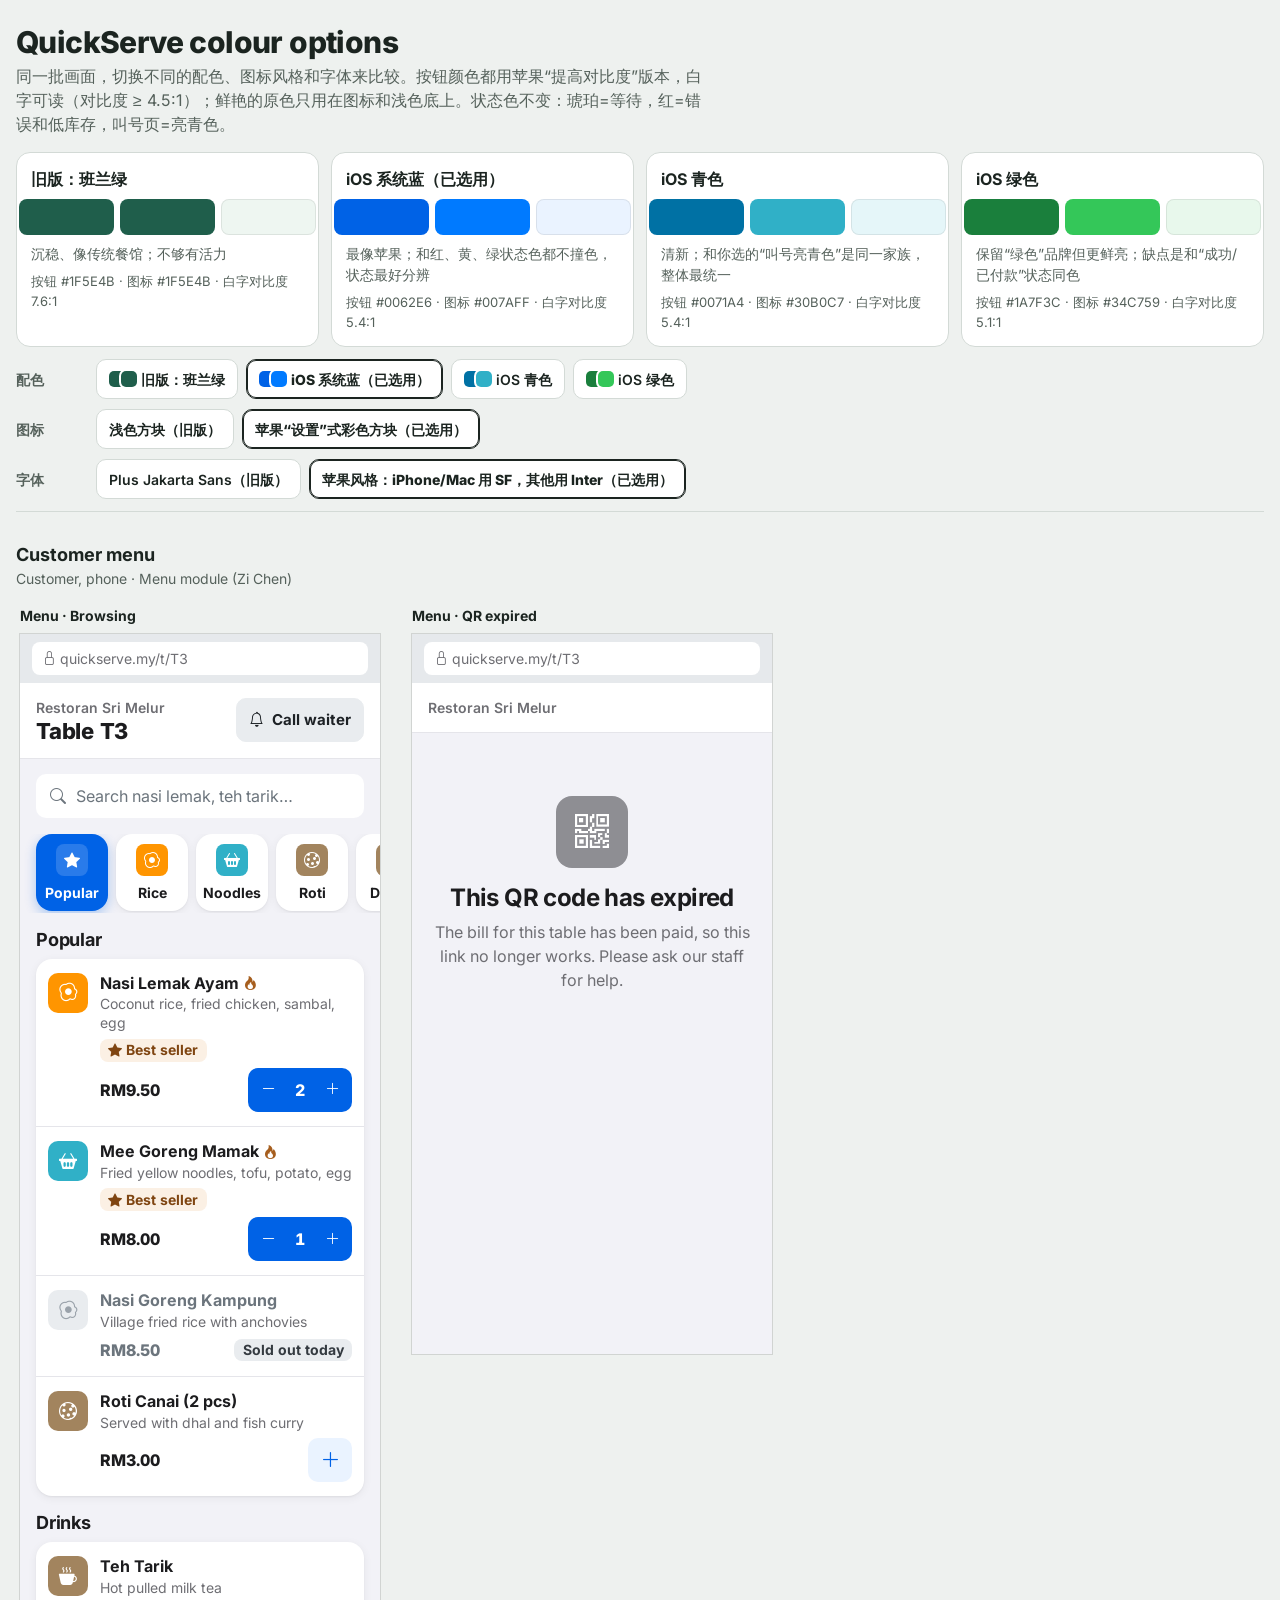
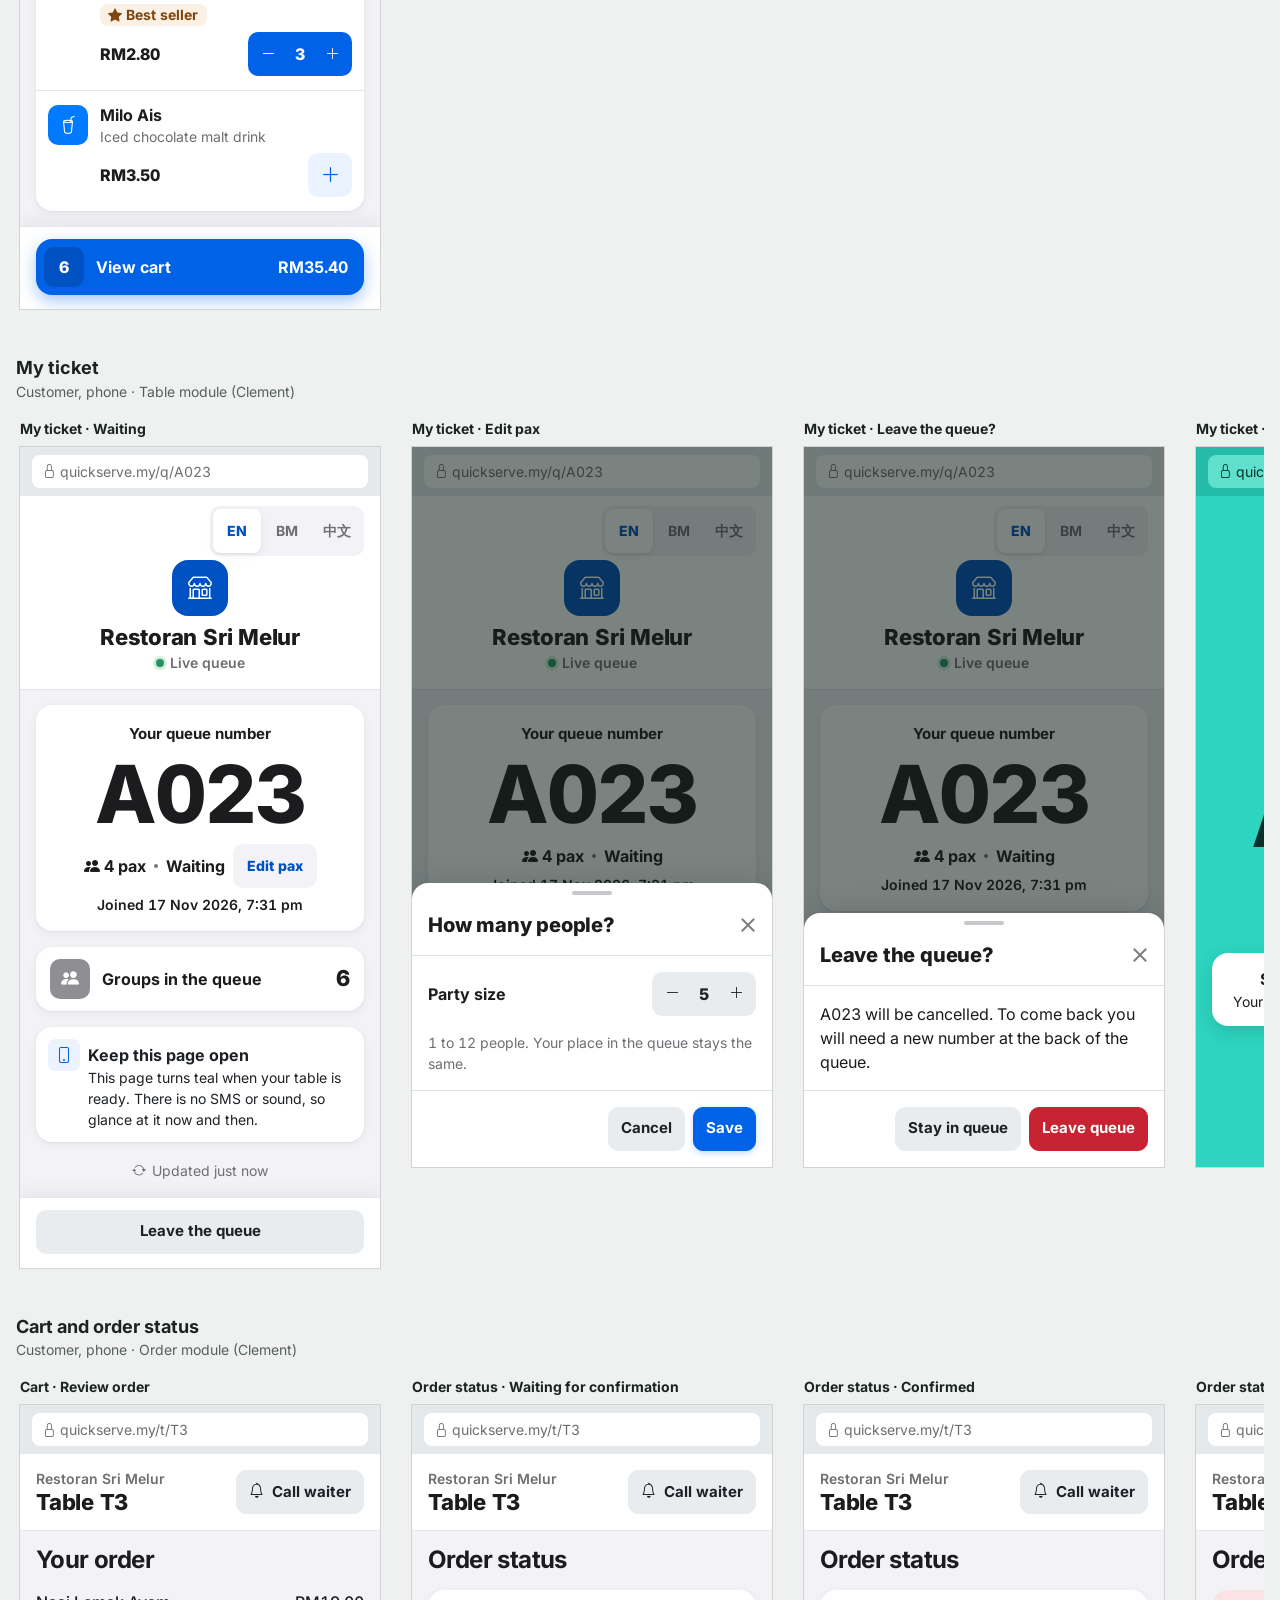
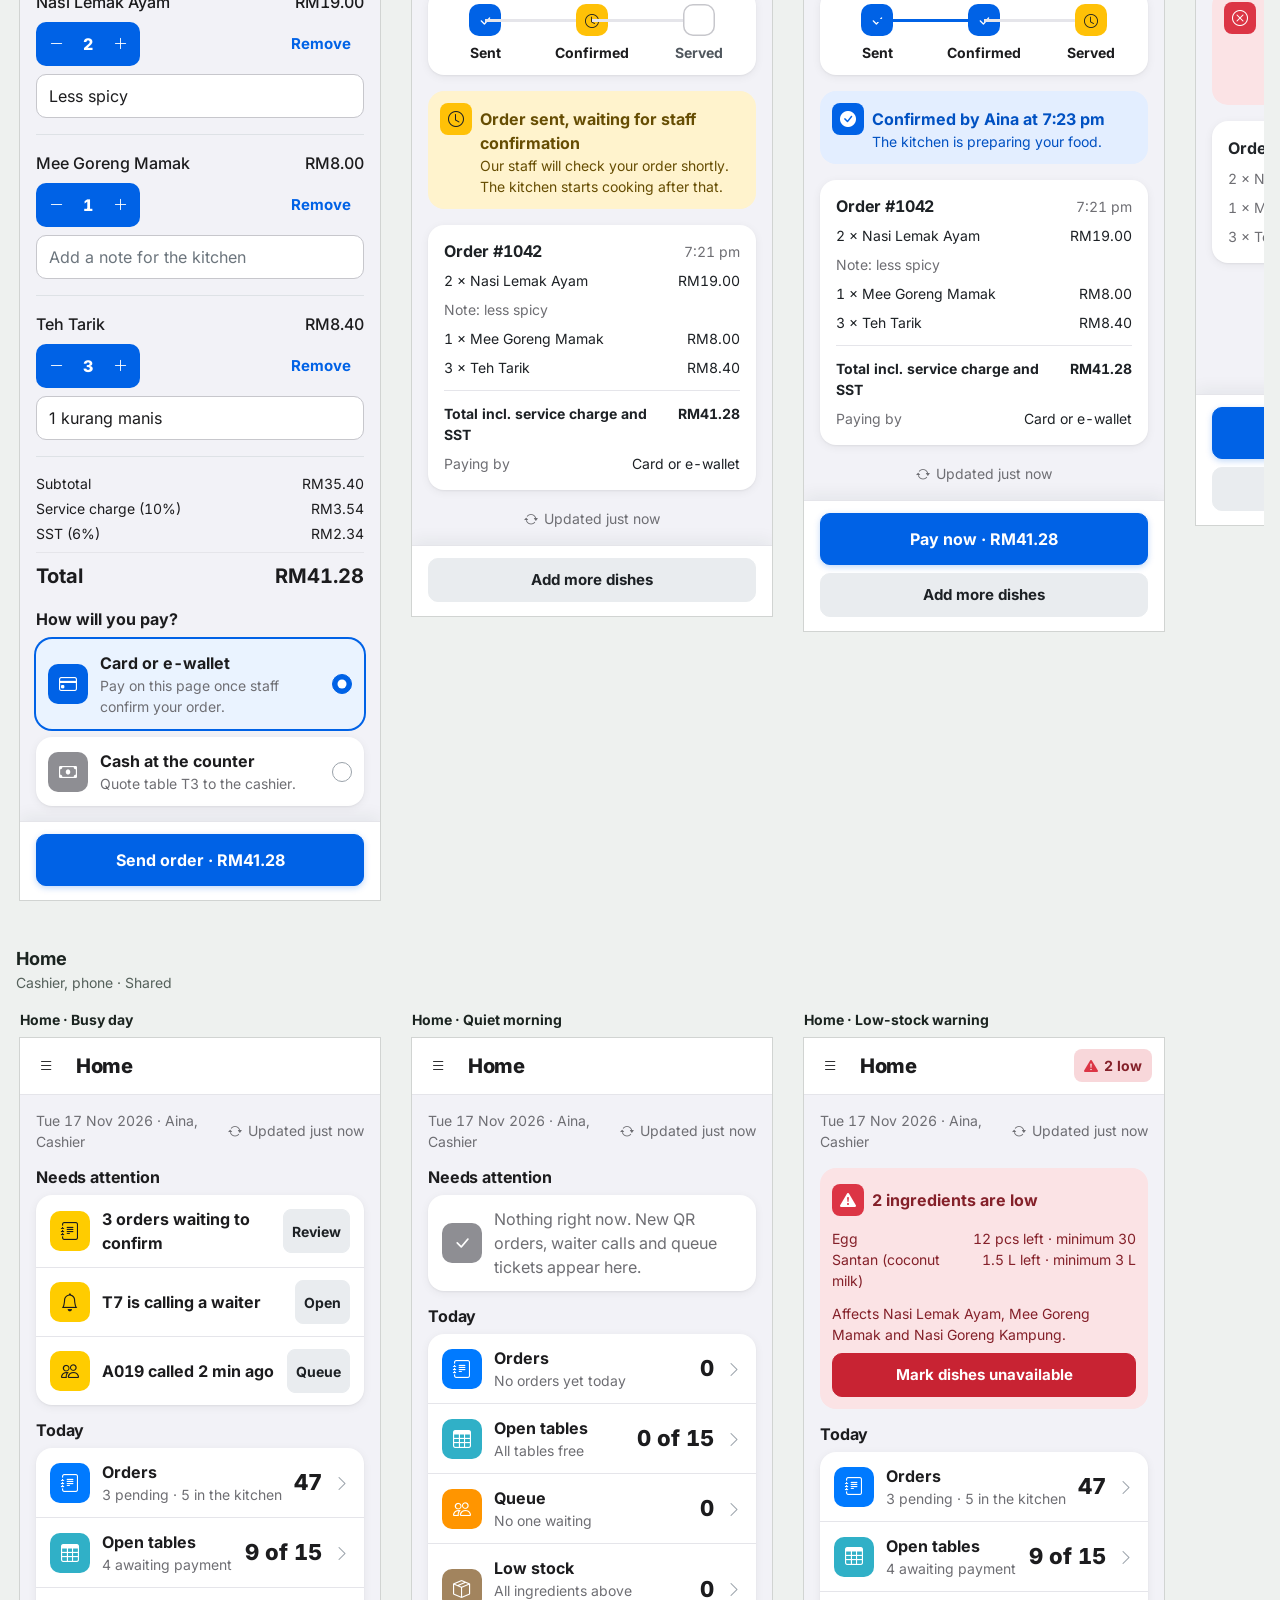
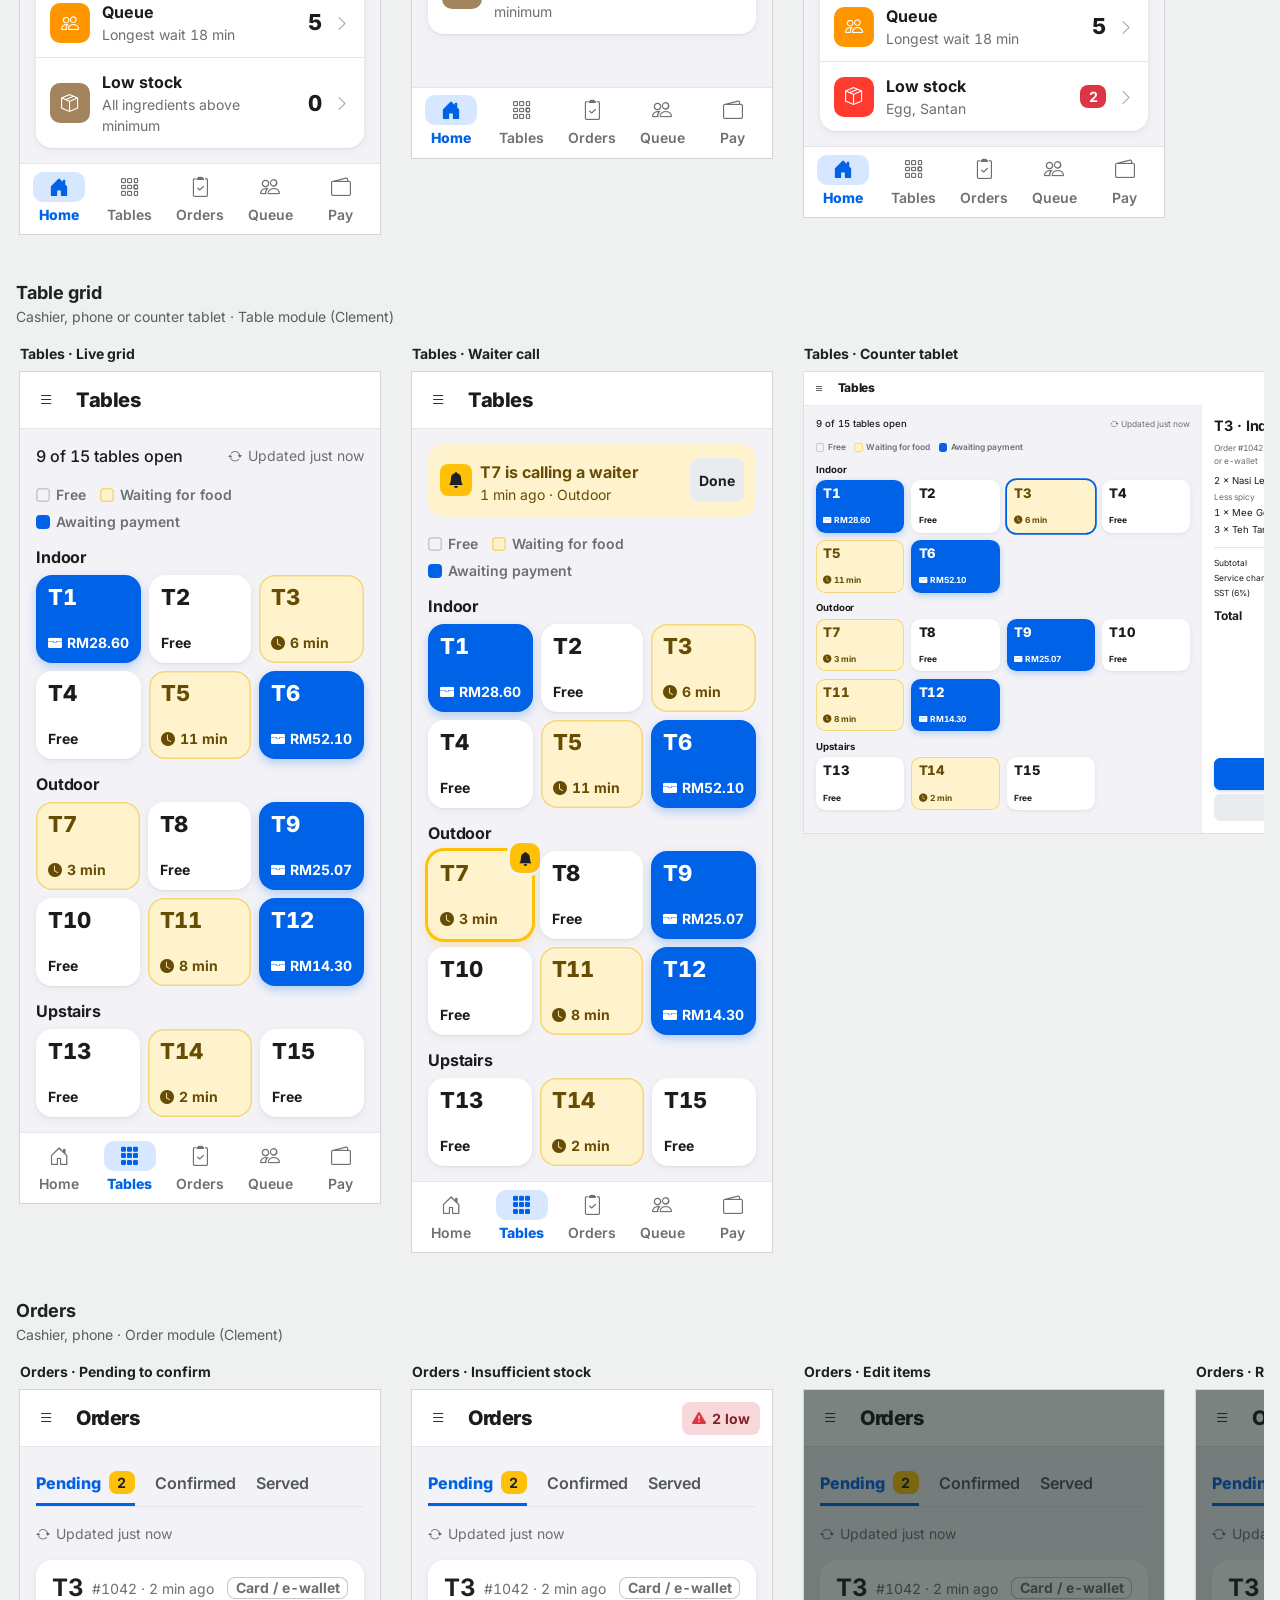
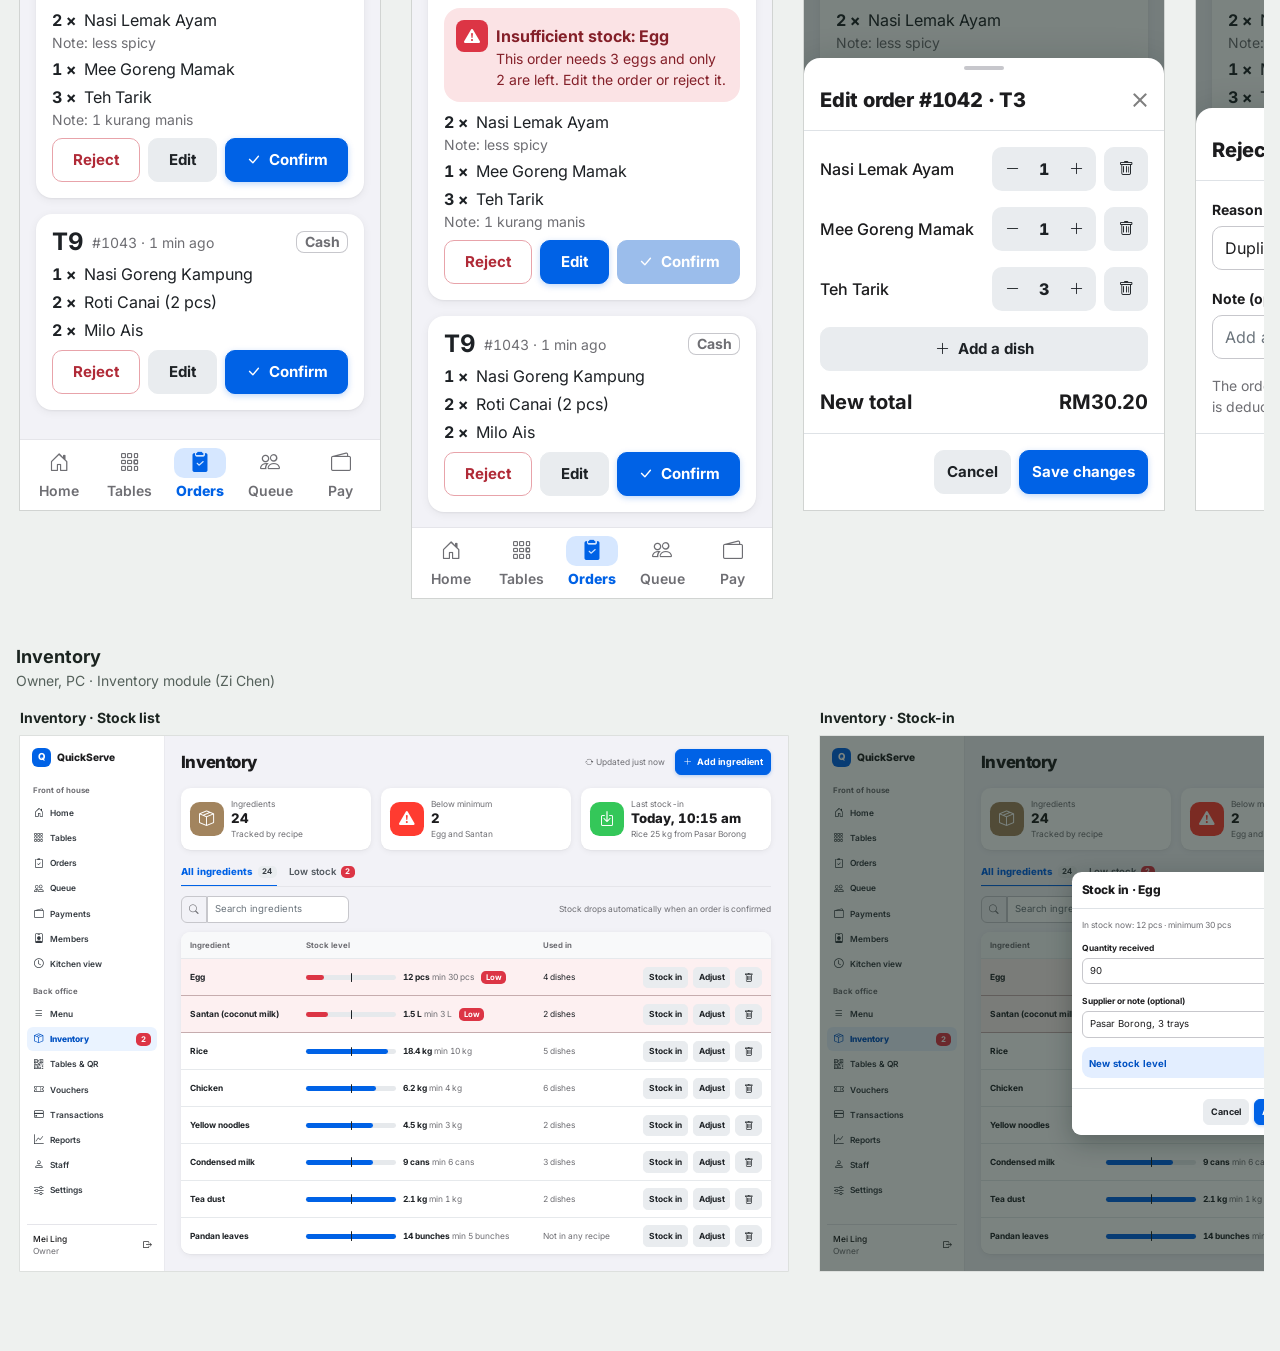
==== design/palettes.html @ a34d9fad "Apply Apple style: iOS system blue, Settings-style icon tiles, SF/Inter - Brand tokens switch to iOS" ====
<!doctype html>
<html lang="zh">
<head>
<meta charset="utf-8">
<meta name="viewport" content="width=device-width, initial-scale=1">
<title>QuickServe Colour Options</title>
<meta name="claude:viewport-fit-sides" content="cover">
<style>@charset "UTF-8";/*!
 * Bootstrap  v5.3.3 (https://getbootstrap.com/)
 * Copyright 2011-2024 The Bootstrap Authors
 * Licensed under MIT (https://github.com/twbs/bootstrap/blob/main/LICENSE)
 */:root,[data-bs-theme=light]{--bs-blue:#0d6efd;--bs-indigo:#6610f2;--bs-purple:#6f42c1;--bs-pink:#d63384;--bs-red:#dc3545;--bs-orange:#fd7e14;--bs-yellow:#ffc107;--bs-green:#198754;--bs-teal:#20c997;--bs-cyan:#0dcaf0;--bs-black:#000;--bs-white:#fff;--bs-gray:#6c757d;--bs-gray-dark:#343a40;--bs-gray-100:#f8f9fa;--bs-gray-200:#e9ecef;--bs-gray-300:#dee2e6;--bs-gray-400:#ced4da;--bs-gray-500:#adb5bd;--bs-gray-600:#6c757d;--bs-gray-700:#495057;--bs-gray-800:#343a40;--bs-gray-900:#212529;--bs-primary:#0d6efd;--bs-secondary:#6c757d;--bs-success:#198754;--bs-info:#0dcaf0;--bs-warning:#ffc107;--bs-danger:#dc3545;--bs-light:#f8f9fa;--bs-dark:#212529;--bs-primary-rgb:13,110,253;--bs-secondary-rgb:108,117,125;--bs-success-rgb:25,135,84;--bs-info-rgb:13,202,240;--bs-warning-rgb:255,193,7;--bs-danger-rgb:220,53,69;--bs-light-rgb:248,249,250;--bs-dark-rgb:33,37,41;--bs-primary-text-emphasis:#052c65;--bs-secondary-text-emphasis:#2b2f32;--bs-success-text-emphasis:#0a3622;--bs-info-text-emphasis:#055160;--bs-warning-text-emphasis:#664d03;--bs-danger-text-emphasis:#58151c;--bs-light-text-emphasis:#495057;--bs-dark-text-emphasis:#495057;--bs-primary-bg-subtle:#cfe2ff;--bs-secondary-bg-subtle:#e2e3e5;--bs-success-bg-subtle:#d1e7dd;--bs-info-bg-subtle:#cff4fc;--bs-warning-bg-subtle:#fff3cd;--bs-danger-bg-subtle:#f8d7da;--bs-light-bg-subtle:#fcfcfd;--bs-dark-bg-subtle:#ced4da;--bs-primary-border-subtle:#9ec5fe;--bs-secondary-border-subtle:#c4c8cb;--bs-success-border-subtle:#a3cfbb;--bs-info-border-subtle:#9eeaf9;--bs-warning-border-subtle:#ffe69c;--bs-danger-border-subtle:#f1aeb5;--bs-light-border-subtle:#e9ecef;--bs-dark-border-subtle:#adb5bd;--bs-white-rgb:255,255,255;--bs-black-rgb:0,0,0;--bs-font-sans-serif:system-ui,-apple-system,"Segoe UI",Roboto,"Helvetica Neue","Noto Sans","Liberation Sans",Arial,sans-serif,"Apple Color Emoji","Segoe UI Emoji","Segoe UI Symbol","Noto Color Emoji";--bs-font-monospace:SFMono-Regular,Menlo,Monaco,Consolas,"Liberation Mono","Courier New",monospace;--bs-gradient:linear-gradient(180deg, rgba(255, 255, 255, 0.15), rgba(255, 255, 255, 0));--bs-body-font-family:var(--bs-font-sans-serif);--bs-body-font-size:1rem;--bs-body-font-weight:400;--bs-body-line-height:1.5;--bs-body-color:#212529;--bs-body-color-rgb:33,37,41;--bs-body-bg:#fff;--bs-body-bg-rgb:255,255,255;--bs-emphasis-color:#000;--bs-emphasis-color-rgb:0,0,0;--bs-secondary-color:rgba(33, 37, 41, 0.75);--bs-secondary-color-rgb:33,37,41;--bs-secondary-bg:#e9ecef;--bs-secondary-bg-rgb:233,236,239;--bs-tertiary-color:rgba(33, 37, 41, 0.5);--bs-tertiary-color-rgb:33,37,41;--bs-tertiary-bg:#f8f9fa;--bs-tertiary-bg-rgb:248,249,250;--bs-heading-color:inherit;--bs-link-color:#0d6efd;--bs-link-color-rgb:13,110,253;--bs-link-decoration:underline;--bs-link-hover-color:#0a58ca;--bs-link-hover-color-rgb:10,88,202;--bs-code-color:#d63384;--bs-highlight-color:#212529;--bs-highlight-bg:#fff3cd;--bs-border-width:1px;--bs-border-style:solid;--bs-border-color:#dee2e6;--bs-border-color-translucent:rgba(0, 0, 0, 0.175);--bs-border-radius:0.375rem;--bs-border-radius-sm:0.25rem;--bs-border-radius-lg:0.5rem;--bs-border-radius-xl:1rem;--bs-border-radius-xxl:2rem;--bs-border-radius-2xl:var(--bs-border-radius-xxl);--bs-border-radius-pill:50rem;--bs-box-shadow:0 0.5rem 1rem rgba(0, 0, 0, 0.15);--bs-box-shadow-sm:0 0.125rem 0.25rem rgba(0, 0, 0, 0.075);--bs-box-shadow-lg:0 1rem 3rem rgba(0, 0, 0, 0.175);--bs-box-shadow-inset:inset 0 1px 2px rgba(0, 0, 0, 0.075);--bs-focus-ring-width:0.25rem;--bs-focus-ring-opacity:0.25;--bs-focus-ring-color:rgba(13, 110, 253, 0.25);--bs-form-valid-color:#198754;--bs-form-valid-border-color:#198754;--bs-form-invalid-color:#dc3545;--bs-form-invalid-border-color:#dc3545}[data-bs-theme=dark]{color-scheme:dark;--bs-body-color:#dee2e6;--bs-body-color-rgb:222,226,230;--bs-body-bg:#212529;--bs-body-bg-rgb:33,37,41;--bs-emphasis-color:#fff;--bs-emphasis-color-rgb:255,255,255;--bs-secondary-color:rgba(222, 226, 230, 0.75);--bs-secondary-color-rgb:222,226,230;--bs-secondary-bg:#343a40;--bs-secondary-bg-rgb:52,58,64;--bs-tertiary-color:rgba(222, 226, 230, 0.5);--bs-tertiary-color-rgb:222,226,230;--bs-tertiary-bg:#2b3035;--bs-tertiary-bg-rgb:43,48,53;--bs-primary-text-emphasis:#6ea8fe;--bs-secondary-text-emphasis:#a7acb1;--bs-success-text-emphasis:#75b798;--bs-info-text-emphasis:#6edff6;--bs-warning-text-emphasis:#ffda6a;--bs-danger-text-emphasis:#ea868f;--bs-light-text-emphasis:#f8f9fa;--bs-dark-text-emphasis:#dee2e6;--bs-primary-bg-subtle:#031633;--bs-secondary-bg-subtle:#161719;--bs-success-bg-subtle:#051b11;--bs-info-bg-subtle:#032830;--bs-warning-bg-subtle:#332701;--bs-danger-bg-subtle:#2c0b0e;--bs-light-bg-subtle:#343a40;--bs-dark-bg-subtle:#1a1d20;--bs-primary-border-subtle:#084298;--bs-secondary-border-subtle:#41464b;--bs-success-border-subtle:#0f5132;--bs-info-border-subtle:#087990;--bs-warning-border-subtle:#997404;--bs-danger-border-subtle:#842029;--bs-light-border-subtle:#495057;--bs-dark-border-subtle:#343a40;--bs-heading-color:inherit;--bs-link-color:#6ea8fe;--bs-link-hover-color:#8bb9fe;--bs-link-color-rgb:110,168,254;--bs-link-hover-color-rgb:139,185,254;--bs-code-color:#e685b5;--bs-highlight-color:#dee2e6;--bs-highlight-bg:#664d03;--bs-border-color:#495057;--bs-border-color-translucent:rgba(255, 255, 255, 0.15);--bs-form-valid-color:#75b798;--bs-form-valid-border-color:#75b798;--bs-form-invalid-color:#ea868f;--bs-form-invalid-border-color:#ea868f}*,::after,::before{box-sizing:border-box}@media (prefers-reduced-motion:no-preference){:root{scroll-behavior:smooth}}body{margin:0;font-family:var(--bs-body-font-family);font-size:var(--bs-body-font-size);font-weight:var(--bs-body-font-weight);line-height:var(--bs-body-line-height);color:var(--bs-body-color);text-align:var(--bs-body-text-align);background-color:var(--bs-body-bg);-webkit-text-size-adjust:100%;-webkit-tap-highlight-color:transparent}hr{margin:1rem 0;color:inherit;border:0;border-top:var(--bs-border-width) solid;opacity:.25}.h1,.h2,.h3,.h4,.h5,.h6,h1,h2,h3,h4,h5,h6{margin-top:0;margin-bottom:.5rem;font-weight:500;line-height:1.2;color:var(--bs-heading-color)}.h1,h1{font-size:calc(1.375rem + 1.5vw)}@media (min-width:1200px){.h1,h1{font-size:2.5rem}}.h2,h2{font-size:calc(1.325rem + .9vw)}@media (min-width:1200px){.h2,h2{font-size:2rem}}.h3,h3{font-size:calc(1.3rem + .6vw)}@media (min-width:1200px){.h3,h3{font-size:1.75rem}}.h4,h4{font-size:calc(1.275rem + .3vw)}@media (min-width:1200px){.h4,h4{font-size:1.5rem}}.h5,h5{font-size:1.25rem}.h6,h6{font-size:1rem}p{margin-top:0;margin-bottom:1rem}abbr[title]{-webkit-text-decoration:underline dotted;text-decoration:underline dotted;cursor:help;-webkit-text-decoration-skip-ink:none;text-decoration-skip-ink:none}address{margin-bottom:1rem;font-style:normal;line-height:inherit}ol,ul{padding-left:2rem}dl,ol,ul{margin-top:0;margin-bottom:1rem}ol ol,ol ul,ul ol,ul ul{margin-bottom:0}dt{font-weight:700}dd{margin-bottom:.5rem;margin-left:0}blockquote{margin:0 0 1rem}b,strong{font-weight:bolder}.small,small{font-size:.875em}.mark,mark{padding:.1875em;color:var(--bs-highlight-color);background-color:var(--bs-highlight-bg)}sub,sup{position:relative;font-size:.75em;line-height:0;vertical-align:baseline}sub{bottom:-.25em}sup{top:-.5em}a{color:rgba(var(--bs-link-color-rgb),var(--bs-link-opacity,1));text-decoration:underline}a:hover{--bs-link-color-rgb:var(--bs-link-hover-color-rgb)}a:not([href]):not([class]),a:not([href]):not([class]):hover{color:inherit;text-decoration:none}code,kbd,pre,samp{font-family:var(--bs-font-monospace);font-size:1em}pre{display:block;margin-top:0;margin-bottom:1rem;overflow:auto;font-size:.875em}pre code{font-size:inherit;color:inherit;word-break:normal}code{font-size:.875em;color:var(--bs-code-color);word-wrap:break-word}a>code{color:inherit}kbd{padding:.1875rem .375rem;font-size:.875em;color:var(--bs-body-bg);background-color:var(--bs-body-color);border-radius:.25rem}kbd kbd{padding:0;font-size:1em}figure{margin:0 0 1rem}img,svg{vertical-align:middle}table{caption-side:bottom;border-collapse:collapse}caption{padding-top:.5rem;padding-bottom:.5rem;color:var(--bs-secondary-color);text-align:left}th{text-align:inherit;text-align:-webkit-match-parent}tbody,td,tfoot,th,thead,tr{border-color:inherit;border-style:solid;border-width:0}label{display:inline-block}button{border-radius:0}button:focus:not(:focus-visible){outline:0}button,input,optgroup,select,textarea{margin:0;font-family:inherit;font-size:inherit;line-height:inherit}button,select{text-transform:none}[role=button]{cursor:pointer}select{word-wrap:normal}select:disabled{opacity:1}[list]:not([type=date]):not([type=datetime-local]):not([type=month]):not([type=week]):not([type=time])::-webkit-calendar-picker-indicator{display:none!important}[type=button],[type=reset],[type=submit],button{-webkit-appearance:button}[type=button]:not(:disabled),[type=reset]:not(:disabled),[type=submit]:not(:disabled),button:not(:disabled){cursor:pointer}::-moz-focus-inner{padding:0;border-style:none}textarea{resize:vertical}fieldset{min-width:0;padding:0;margin:0;border:0}legend{float:left;width:100%;padding:0;margin-bottom:.5rem;font-size:calc(1.275rem + .3vw);line-height:inherit}@media (min-width:1200px){legend{font-size:1.5rem}}legend+*{clear:left}::-webkit-datetime-edit-day-field,::-webkit-datetime-edit-fields-wrapper,::-webkit-datetime-edit-hour-field,::-webkit-datetime-edit-minute,::-webkit-datetime-edit-month-field,::-webkit-datetime-edit-text,::-webkit-datetime-edit-year-field{padding:0}::-webkit-inner-spin-button{height:auto}[type=search]{-webkit-appearance:textfield;outline-offset:-2px}::-webkit-search-decoration{-webkit-appearance:none}::-webkit-color-swatch-wrapper{padding:0}::-webkit-file-upload-button{font:inherit;-webkit-appearance:button}::file-selector-button{font:inherit;-webkit-appearance:button}output{display:inline-block}iframe{border:0}summary{display:list-item;cursor:pointer}progress{vertical-align:baseline}[hidden]{display:none!important}.lead{font-size:1.25rem;font-weight:300}.display-1{font-size:calc(1.625rem + 4.5vw);font-weight:300;line-height:1.2}@media (min-width:1200px){.display-1{font-size:5rem}}.display-2{font-size:calc(1.575rem + 3.9vw);font-weight:300;line-height:1.2}@media (min-width:1200px){.display-2{font-size:4.5rem}}.display-3{font-size:calc(1.525rem + 3.3vw);font-weight:300;line-height:1.2}@media (min-width:1200px){.display-3{font-size:4rem}}.display-4{font-size:calc(1.475rem + 2.7vw);font-weight:300;line-height:1.2}@media (min-width:1200px){.display-4{font-size:3.5rem}}.display-5{font-size:calc(1.425rem + 2.1vw);font-weight:300;line-height:1.2}@media (min-width:1200px){.display-5{font-size:3rem}}.display-6{font-size:calc(1.375rem + 1.5vw);font-weight:300;line-height:1.2}@media (min-width:1200px){.display-6{font-size:2.5rem}}.list-unstyled{padding-left:0;list-style:none}.list-inline{padding-left:0;list-style:none}.list-inline-item{display:inline-block}.list-inline-item:not(:last-child){margin-right:.5rem}.initialism{font-size:.875em;text-transform:uppercase}.blockquote{margin-bottom:1rem;font-size:1.25rem}.blockquote>:last-child{margin-bottom:0}.blockquote-footer{margin-top:-1rem;margin-bottom:1rem;font-size:.875em;color:#6c757d}.blockquote-footer::before{content:"— "}.img-fluid{max-width:100%;height:auto}.img-thumbnail{padding:.25rem;background-color:var(--bs-body-bg);border:var(--bs-border-width) solid var(--bs-border-color);border-radius:var(--bs-border-radius);max-width:100%;height:auto}.figure{display:inline-block}.figure-img{margin-bottom:.5rem;line-height:1}.figure-caption{font-size:.875em;color:var(--bs-secondary-color)}.container,.container-fluid,.container-lg,.container-md,.container-sm,.container-xl,.container-xxl{--bs-gutter-x:1.5rem;--bs-gutter-y:0;width:100%;padding-right:calc(var(--bs-gutter-x) * .5);padding-left:calc(var(--bs-gutter-x) * .5);margin-right:auto;margin-left:auto}@media (min-width:576px){.container,.container-sm{max-width:540px}}@media (min-width:768px){.container,.container-md,.container-sm{max-width:720px}}@media (min-width:992px){.container,.container-lg,.container-md,.container-sm{max-width:960px}}@media (min-width:1200px){.container,.container-lg,.container-md,.container-sm,.container-xl{max-width:1140px}}@media (min-width:1400px){.container,.container-lg,.container-md,.container-sm,.container-xl,.container-xxl{max-width:1320px}}:root{--bs-breakpoint-xs:0;--bs-breakpoint-sm:576px;--bs-breakpoint-md:768px;--bs-breakpoint-lg:992px;--bs-breakpoint-xl:1200px;--bs-breakpoint-xxl:1400px}.row{--bs-gutter-x:1.5rem;--bs-gutter-y:0;display:flex;flex-wrap:wrap;margin-top:calc(-1 * var(--bs-gutter-y));margin-right:calc(-.5 * var(--bs-gutter-x));margin-left:calc(-.5 * var(--bs-gutter-x))}.row>*{flex-shrink:0;width:100%;max-width:100%;padding-right:calc(var(--bs-gutter-x) * .5);padding-left:calc(var(--bs-gutter-x) * .5);margin-top:var(--bs-gutter-y)}.col{flex:1 0 0%}.row-cols-auto>*{flex:0 0 auto;width:auto}.row-cols-1>*{flex:0 0 auto;width:100%}.row-cols-2>*{flex:0 0 auto;width:50%}.row-cols-3>*{flex:0 0 auto;width:33.33333333%}.row-cols-4>*{flex:0 0 auto;width:25%}.row-cols-5>*{flex:0 0 auto;width:20%}.row-cols-6>*{flex:0 0 auto;width:16.66666667%}.col-auto{flex:0 0 auto;width:auto}.col-1{flex:0 0 auto;width:8.33333333%}.col-2{flex:0 0 auto;width:16.66666667%}.col-3{flex:0 0 auto;width:25%}.col-4{flex:0 0 auto;width:33.33333333%}.col-5{flex:0 0 auto;width:41.66666667%}.col-6{flex:0 0 auto;width:50%}.col-7{flex:0 0 auto;width:58.33333333%}.col-8{flex:0 0 auto;width:66.66666667%}.col-9{flex:0 0 auto;width:75%}.col-10{flex:0 0 auto;width:83.33333333%}.col-11{flex:0 0 auto;width:91.66666667%}.col-12{flex:0 0 auto;width:100%}.offset-1{margin-left:8.33333333%}.offset-2{margin-left:16.66666667%}.offset-3{margin-left:25%}.offset-4{margin-left:33.33333333%}.offset-5{margin-left:41.66666667%}.offset-6{margin-left:50%}.offset-7{margin-left:58.33333333%}.offset-8{margin-left:66.66666667%}.offset-9{margin-left:75%}.offset-10{margin-left:83.33333333%}.offset-11{margin-left:91.66666667%}.g-0,.gx-0{--bs-gutter-x:0}.g-0,.gy-0{--bs-gutter-y:0}.g-1,.gx-1{--bs-gutter-x:0.25rem}.g-1,.gy-1{--bs-gutter-y:0.25rem}.g-2,.gx-2{--bs-gutter-x:0.5rem}.g-2,.gy-2{--bs-gutter-y:0.5rem}.g-3,.gx-3{--bs-gutter-x:1rem}.g-3,.gy-3{--bs-gutter-y:1rem}.g-4,.gx-4{--bs-gutter-x:1.5rem}.g-4,.gy-4{--bs-gutter-y:1.5rem}.g-5,.gx-5{--bs-gutter-x:3rem}.g-5,.gy-5{--bs-gutter-y:3rem}@media (min-width:576px){.col-sm{flex:1 0 0%}.row-cols-sm-auto>*{flex:0 0 auto;width:auto}.row-cols-sm-1>*{flex:0 0 auto;width:100%}.row-cols-sm-2>*{flex:0 0 auto;width:50%}.row-cols-sm-3>*{flex:0 0 auto;width:33.33333333%}.row-cols-sm-4>*{flex:0 0 auto;width:25%}.row-cols-sm-5>*{flex:0 0 auto;width:20%}.row-cols-sm-6>*{flex:0 0 auto;width:16.66666667%}.col-sm-auto{flex:0 0 auto;width:auto}.col-sm-1{flex:0 0 auto;width:8.33333333%}.col-sm-2{flex:0 0 auto;width:16.66666667%}.col-sm-3{flex:0 0 auto;width:25%}.col-sm-4{flex:0 0 auto;width:33.33333333%}.col-sm-5{flex:0 0 auto;width:41.66666667%}.col-sm-6{flex:0 0 auto;width:50%}.col-sm-7{flex:0 0 auto;width:58.33333333%}.col-sm-8{flex:0 0 auto;width:66.66666667%}.col-sm-9{flex:0 0 auto;width:75%}.col-sm-10{flex:0 0 auto;width:83.33333333%}.col-sm-11{flex:0 0 auto;width:91.66666667%}.col-sm-12{flex:0 0 auto;width:100%}.offset-sm-0{margin-left:0}.offset-sm-1{margin-left:8.33333333%}.offset-sm-2{margin-left:16.66666667%}.offset-sm-3{margin-left:25%}.offset-sm-4{margin-left:33.33333333%}.offset-sm-5{margin-left:41.66666667%}.offset-sm-6{margin-left:50%}.offset-sm-7{margin-left:58.33333333%}.offset-sm-8{margin-left:66.66666667%}.offset-sm-9{margin-left:75%}.offset-sm-10{margin-left:83.33333333%}.offset-sm-11{margin-left:91.66666667%}.g-sm-0,.gx-sm-0{--bs-gutter-x:0}.g-sm-0,.gy-sm-0{--bs-gutter-y:0}.g-sm-1,.gx-sm-1{--bs-gutter-x:0.25rem}.g-sm-1,.gy-sm-1{--bs-gutter-y:0.25rem}.g-sm-2,.gx-sm-2{--bs-gutter-x:0.5rem}.g-sm-2,.gy-sm-2{--bs-gutter-y:0.5rem}.g-sm-3,.gx-sm-3{--bs-gutter-x:1rem}.g-sm-3,.gy-sm-3{--bs-gutter-y:1rem}.g-sm-4,.gx-sm-4{--bs-gutter-x:1.5rem}.g-sm-4,.gy-sm-4{--bs-gutter-y:1.5rem}.g-sm-5,.gx-sm-5{--bs-gutter-x:3rem}.g-sm-5,.gy-sm-5{--bs-gutter-y:3rem}}@media (min-width:768px){.col-md{flex:1 0 0%}.row-cols-md-auto>*{flex:0 0 auto;width:auto}.row-cols-md-1>*{flex:0 0 auto;width:100%}.row-cols-md-2>*{flex:0 0 auto;width:50%}.row-cols-md-3>*{flex:0 0 auto;width:33.33333333%}.row-cols-md-4>*{flex:0 0 auto;width:25%}.row-cols-md-5>*{flex:0 0 auto;width:20%}.row-cols-md-6>*{flex:0 0 auto;width:16.66666667%}.col-md-auto{flex:0 0 auto;width:auto}.col-md-1{flex:0 0 auto;width:8.33333333%}.col-md-2{flex:0 0 auto;width:16.66666667%}.col-md-3{flex:0 0 auto;width:25%}.col-md-4{flex:0 0 auto;width:33.33333333%}.col-md-5{flex:0 0 auto;width:41.66666667%}.col-md-6{flex:0 0 auto;width:50%}.col-md-7{flex:0 0 auto;width:58.33333333%}.col-md-8{flex:0 0 auto;width:66.66666667%}.col-md-9{flex:0 0 auto;width:75%}.col-md-10{flex:0 0 auto;width:83.33333333%}.col-md-11{flex:0 0 auto;width:91.66666667%}.col-md-12{flex:0 0 auto;width:100%}.offset-md-0{margin-left:0}.offset-md-1{margin-left:8.33333333%}.offset-md-2{margin-left:16.66666667%}.offset-md-3{margin-left:25%}.offset-md-4{margin-left:33.33333333%}.offset-md-5{margin-left:41.66666667%}.offset-md-6{margin-left:50%}.offset-md-7{margin-left:58.33333333%}.offset-md-8{margin-left:66.66666667%}.offset-md-9{margin-left:75%}.offset-md-10{margin-left:83.33333333%}.offset-md-11{margin-left:91.66666667%}.g-md-0,.gx-md-0{--bs-gutter-x:0}.g-md-0,.gy-md-0{--bs-gutter-y:0}.g-md-1,.gx-md-1{--bs-gutter-x:0.25rem}.g-md-1,.gy-md-1{--bs-gutter-y:0.25rem}.g-md-2,.gx-md-2{--bs-gutter-x:0.5rem}.g-md-2,.gy-md-2{--bs-gutter-y:0.5rem}.g-md-3,.gx-md-3{--bs-gutter-x:1rem}.g-md-3,.gy-md-3{--bs-gutter-y:1rem}.g-md-4,.gx-md-4{--bs-gutter-x:1.5rem}.g-md-4,.gy-md-4{--bs-gutter-y:1.5rem}.g-md-5,.gx-md-5{--bs-gutter-x:3rem}.g-md-5,.gy-md-5{--bs-gutter-y:3rem}}@media (min-width:992px){.col-lg{flex:1 0 0%}.row-cols-lg-auto>*{flex:0 0 auto;width:auto}.row-cols-lg-1>*{flex:0 0 auto;width:100%}.row-cols-lg-2>*{flex:0 0 auto;width:50%}.row-cols-lg-3>*{flex:0 0 auto;width:33.33333333%}.row-cols-lg-4>*{flex:0 0 auto;width:25%}.row-cols-lg-5>*{flex:0 0 auto;width:20%}.row-cols-lg-6>*{flex:0 0 auto;width:16.66666667%}.col-lg-auto{flex:0 0 auto;width:auto}.col-lg-1{flex:0 0 auto;width:8.33333333%}.col-lg-2{flex:0 0 auto;width:16.66666667%}.col-lg-3{flex:0 0 auto;width:25%}.col-lg-4{flex:0 0 auto;width:33.33333333%}.col-lg-5{flex:0 0 auto;width:41.66666667%}.col-lg-6{flex:0 0 auto;width:50%}.col-lg-7{flex:0 0 auto;width:58.33333333%}.col-lg-8{flex:0 0 auto;width:66.66666667%}.col-lg-9{flex:0 0 auto;width:75%}.col-lg-10{flex:0 0 auto;width:83.33333333%}.col-lg-11{flex:0 0 auto;width:91.66666667%}.col-lg-12{flex:0 0 auto;width:100%}.offset-lg-0{margin-left:0}.offset-lg-1{margin-left:8.33333333%}.offset-lg-2{margin-left:16.66666667%}.offset-lg-3{margin-left:25%}.offset-lg-4{margin-left:33.33333333%}.offset-lg-5{margin-left:41.66666667%}.offset-lg-6{margin-left:50%}.offset-lg-7{margin-left:58.33333333%}.offset-lg-8{margin-left:66.66666667%}.offset-lg-9{margin-left:75%}.offset-lg-10{margin-left:83.33333333%}.offset-lg-11{margin-left:91.66666667%}.g-lg-0,.gx-lg-0{--bs-gutter-x:0}.g-lg-0,.gy-lg-0{--bs-gutter-y:0}.g-lg-1,.gx-lg-1{--bs-gutter-x:0.25rem}.g-lg-1,.gy-lg-1{--bs-gutter-y:0.25rem}.g-lg-2,.gx-lg-2{--bs-gutter-x:0.5rem}.g-lg-2,.gy-lg-2{--bs-gutter-y:0.5rem}.g-lg-3,.gx-lg-3{--bs-gutter-x:1rem}.g-lg-3,.gy-lg-3{--bs-gutter-y:1rem}.g-lg-4,.gx-lg-4{--bs-gutter-x:1.5rem}.g-lg-4,.gy-lg-4{--bs-gutter-y:1.5rem}.g-lg-5,.gx-lg-5{--bs-gutter-x:3rem}.g-lg-5,.gy-lg-5{--bs-gutter-y:3rem}}@media (min-width:1200px){.col-xl{flex:1 0 0%}.row-cols-xl-auto>*{flex:0 0 auto;width:auto}.row-cols-xl-1>*{flex:0 0 auto;width:100%}.row-cols-xl-2>*{flex:0 0 auto;width:50%}.row-cols-xl-3>*{flex:0 0 auto;width:33.33333333%}.row-cols-xl-4>*{flex:0 0 auto;width:25%}.row-cols-xl-5>*{flex:0 0 auto;width:20%}.row-cols-xl-6>*{flex:0 0 auto;width:16.66666667%}.col-xl-auto{flex:0 0 auto;width:auto}.col-xl-1{flex:0 0 auto;width:8.33333333%}.col-xl-2{flex:0 0 auto;width:16.66666667%}.col-xl-3{flex:0 0 auto;width:25%}.col-xl-4{flex:0 0 auto;width:33.33333333%}.col-xl-5{flex:0 0 auto;width:41.66666667%}.col-xl-6{flex:0 0 auto;width:50%}.col-xl-7{flex:0 0 auto;width:58.33333333%}.col-xl-8{flex:0 0 auto;width:66.66666667%}.col-xl-9{flex:0 0 auto;width:75%}.col-xl-10{flex:0 0 auto;width:83.33333333%}.col-xl-11{flex:0 0 auto;width:91.66666667%}.col-xl-12{flex:0 0 auto;width:100%}.offset-xl-0{margin-left:0}.offset-xl-1{margin-left:8.33333333%}.offset-xl-2{margin-left:16.66666667%}.offset-xl-3{margin-left:25%}.offset-xl-4{margin-left:33.33333333%}.offset-xl-5{margin-left:41.66666667%}.offset-xl-6{margin-left:50%}.offset-xl-7{margin-left:58.33333333%}.offset-xl-8{margin-left:66.66666667%}.offset-xl-9{margin-left:75%}.offset-xl-10{margin-left:83.33333333%}.offset-xl-11{margin-left:91.66666667%}.g-xl-0,.gx-xl-0{--bs-gutter-x:0}.g-xl-0,.gy-xl-0{--bs-gutter-y:0}.g-xl-1,.gx-xl-1{--bs-gutter-x:0.25rem}.g-xl-1,.gy-xl-1{--bs-gutter-y:0.25rem}.g-xl-2,.gx-xl-2{--bs-gutter-x:0.5rem}.g-xl-2,.gy-xl-2{--bs-gutter-y:0.5rem}.g-xl-3,.gx-xl-3{--bs-gutter-x:1rem}.g-xl-3,.gy-xl-3{--bs-gutter-y:1rem}.g-xl-4,.gx-xl-4{--bs-gutter-x:1.5rem}.g-xl-4,.gy-xl-4{--bs-gutter-y:1.5rem}.g-xl-5,.gx-xl-5{--bs-gutter-x:3rem}.g-xl-5,.gy-xl-5{--bs-gutter-y:3rem}}@media (min-width:1400px){.col-xxl{flex:1 0 0%}.row-cols-xxl-auto>*{flex:0 0 auto;width:auto}.row-cols-xxl-1>*{flex:0 0 auto;width:100%}.row-cols-xxl-2>*{flex:0 0 auto;width:50%}.row-cols-xxl-3>*{flex:0 0 auto;width:33.33333333%}.row-cols-xxl-4>*{flex:0 0 auto;width:25%}.row-cols-xxl-5>*{flex:0 0 auto;width:20%}.row-cols-xxl-6>*{flex:0 0 auto;width:16.66666667%}.col-xxl-auto{flex:0 0 auto;width:auto}.col-xxl-1{flex:0 0 auto;width:8.33333333%}.col-xxl-2{flex:0 0 auto;width:16.66666667%}.col-xxl-3{flex:0 0 auto;width:25%}.col-xxl-4{flex:0 0 auto;width:33.33333333%}.col-xxl-5{flex:0 0 auto;width:41.66666667%}.col-xxl-6{flex:0 0 auto;width:50%}.col-xxl-7{flex:0 0 auto;width:58.33333333%}.col-xxl-8{flex:0 0 auto;width:66.66666667%}.col-xxl-9{flex:0 0 auto;width:75%}.col-xxl-10{flex:0 0 auto;width:83.33333333%}.col-xxl-11{flex:0 0 auto;width:91.66666667%}.col-xxl-12{flex:0 0 auto;width:100%}.offset-xxl-0{margin-left:0}.offset-xxl-1{margin-left:8.33333333%}.offset-xxl-2{margin-left:16.66666667%}.offset-xxl-3{margin-left:25%}.offset-xxl-4{margin-left:33.33333333%}.offset-xxl-5{margin-left:41.66666667%}.offset-xxl-6{margin-left:50%}.offset-xxl-7{margin-left:58.33333333%}.offset-xxl-8{margin-left:66.66666667%}.offset-xxl-9{margin-left:75%}.offset-xxl-10{margin-left:83.33333333%}.offset-xxl-11{margin-left:91.66666667%}.g-xxl-0,.gx-xxl-0{--bs-gutter-x:0}.g-xxl-0,.gy-xxl-0{--bs-gutter-y:0}.g-xxl-1,.gx-xxl-1{--bs-gutter-x:0.25rem}.g-xxl-1,.gy-xxl-1{--bs-gutter-y:0.25rem}.g-xxl-2,.gx-xxl-2{--bs-gutter-x:0.5rem}.g-xxl-2,.gy-xxl-2{--bs-gutter-y:0.5rem}.g-xxl-3,.gx-xxl-3{--bs-gutter-x:1rem}.g-xxl-3,.gy-xxl-3{--bs-gutter-y:1rem}.g-xxl-4,.gx-xxl-4{--bs-gutter-x:1.5rem}.g-xxl-4,.gy-xxl-4{--bs-gutter-y:1.5rem}.g-xxl-5,.gx-xxl-5{--bs-gutter-x:3rem}.g-xxl-5,.gy-xxl-5{--bs-gutter-y:3rem}}.table{--bs-table-color-type:initial;--bs-table-bg-type:initial;--bs-table-color-state:initial;--bs-table-bg-state:initial;--bs-table-color:var(--bs-emphasis-color);--bs-table-bg:var(--bs-body-bg);--bs-table-border-color:var(--bs-border-color);--bs-table-accent-bg:transparent;--bs-table-striped-color:var(--bs-emphasis-color);--bs-table-striped-bg:rgba(var(--bs-emphasis-color-rgb), 0.05);--bs-table-active-color:var(--bs-emphasis-color);--bs-table-active-bg:rgba(var(--bs-emphasis-color-rgb), 0.1);--bs-table-hover-color:var(--bs-emphasis-color);--bs-table-hover-bg:rgba(var(--bs-emphasis-color-rgb), 0.075);width:100%;margin-bottom:1rem;vertical-align:top;border-color:var(--bs-table-border-color)}.table>:not(caption)>*>*{padding:.5rem .5rem;color:var(--bs-table-color-state,var(--bs-table-color-type,var(--bs-table-color)));background-color:var(--bs-table-bg);border-bottom-width:var(--bs-border-width);box-shadow:inset 0 0 0 9999px var(--bs-table-bg-state,var(--bs-table-bg-type,var(--bs-table-accent-bg)))}.table>tbody{vertical-align:inherit}.table>thead{vertical-align:bottom}.table-group-divider{border-top:calc(var(--bs-border-width) * 2) solid currentcolor}.caption-top{caption-side:top}.table-sm>:not(caption)>*>*{padding:.25rem .25rem}.table-bordered>:not(caption)>*{border-width:var(--bs-border-width) 0}.table-bordered>:not(caption)>*>*{border-width:0 var(--bs-border-width)}.table-borderless>:not(caption)>*>*{border-bottom-width:0}.table-borderless>:not(:first-child){border-top-width:0}.table-striped>tbody>tr:nth-of-type(odd)>*{--bs-table-color-type:var(--bs-table-striped-color);--bs-table-bg-type:var(--bs-table-striped-bg)}.table-striped-columns>:not(caption)>tr>:nth-child(2n){--bs-table-color-type:var(--bs-table-striped-color);--bs-table-bg-type:var(--bs-table-striped-bg)}.table-active{--bs-table-color-state:var(--bs-table-active-color);--bs-table-bg-state:var(--bs-table-active-bg)}.table-hover>tbody>tr:hover>*{--bs-table-color-state:var(--bs-table-hover-color);--bs-table-bg-state:var(--bs-table-hover-bg)}.table-primary{--bs-table-color:#000;--bs-table-bg:#cfe2ff;--bs-table-border-color:#a6b5cc;--bs-table-striped-bg:#c5d7f2;--bs-table-striped-color:#000;--bs-table-active-bg:#bacbe6;--bs-table-active-color:#000;--bs-table-hover-bg:#bfd1ec;--bs-table-hover-color:#000;color:var(--bs-table-color);border-color:var(--bs-table-border-color)}.table-secondary{--bs-table-color:#000;--bs-table-bg:#e2e3e5;--bs-table-border-color:#b5b6b7;--bs-table-striped-bg:#d7d8da;--bs-table-striped-color:#000;--bs-table-active-bg:#cbccce;--bs-table-active-color:#000;--bs-table-hover-bg:#d1d2d4;--bs-table-hover-color:#000;color:var(--bs-table-color);border-color:var(--bs-table-border-color)}.table-success{--bs-table-color:#000;--bs-table-bg:#d1e7dd;--bs-table-border-color:#a7b9b1;--bs-table-striped-bg:#c7dbd2;--bs-table-striped-color:#000;--bs-table-active-bg:#bcd0c7;--bs-table-active-color:#000;--bs-table-hover-bg:#c1d6cc;--bs-table-hover-color:#000;color:var(--bs-table-color);border-color:var(--bs-table-border-color)}.table-info{--bs-table-color:#000;--bs-table-bg:#cff4fc;--bs-table-border-color:#a6c3ca;--bs-table-striped-bg:#c5e8ef;--bs-table-striped-color:#000;--bs-table-active-bg:#badce3;--bs-table-active-color:#000;--bs-table-hover-bg:#bfe2e9;--bs-table-hover-color:#000;color:var(--bs-table-color);border-color:var(--bs-table-border-color)}.table-warning{--bs-table-color:#000;--bs-table-bg:#fff3cd;--bs-table-border-color:#ccc2a4;--bs-table-striped-bg:#f2e7c3;--bs-table-striped-color:#000;--bs-table-active-bg:#e6dbb9;--bs-table-active-color:#000;--bs-table-hover-bg:#ece1be;--bs-table-hover-color:#000;color:var(--bs-table-color);border-color:var(--bs-table-border-color)}.table-danger{--bs-table-color:#000;--bs-table-bg:#f8d7da;--bs-table-border-color:#c6acae;--bs-table-striped-bg:#eccccf;--bs-table-striped-color:#000;--bs-table-active-bg:#dfc2c4;--bs-table-active-color:#000;--bs-table-hover-bg:#e5c7ca;--bs-table-hover-color:#000;color:var(--bs-table-color);border-color:var(--bs-table-border-color)}.table-light{--bs-table-color:#000;--bs-table-bg:#f8f9fa;--bs-table-border-color:#c6c7c8;--bs-table-striped-bg:#ecedee;--bs-table-striped-color:#000;--bs-table-active-bg:#dfe0e1;--bs-table-active-color:#000;--bs-table-hover-bg:#e5e6e7;--bs-table-hover-color:#000;color:var(--bs-table-color);border-color:var(--bs-table-border-color)}.table-dark{--bs-table-color:#fff;--bs-table-bg:#212529;--bs-table-border-color:#4d5154;--bs-table-striped-bg:#2c3034;--bs-table-striped-color:#fff;--bs-table-active-bg:#373b3e;--bs-table-active-color:#fff;--bs-table-hover-bg:#323539;--bs-table-hover-color:#fff;color:var(--bs-table-color);border-color:var(--bs-table-border-color)}.table-responsive{overflow-x:auto;-webkit-overflow-scrolling:touch}@media (max-width:575.98px){.table-responsive-sm{overflow-x:auto;-webkit-overflow-scrolling:touch}}@media (max-width:767.98px){.table-responsive-md{overflow-x:auto;-webkit-overflow-scrolling:touch}}@media (max-width:991.98px){.table-responsive-lg{overflow-x:auto;-webkit-overflow-scrolling:touch}}@media (max-width:1199.98px){.table-responsive-xl{overflow-x:auto;-webkit-overflow-scrolling:touch}}@media (max-width:1399.98px){.table-responsive-xxl{overflow-x:auto;-webkit-overflow-scrolling:touch}}.form-label{margin-bottom:.5rem}.col-form-label{padding-top:calc(.375rem + var(--bs-border-width));padding-bottom:calc(.375rem + var(--bs-border-width));margin-bottom:0;font-size:inherit;line-height:1.5}.col-form-label-lg{padding-top:calc(.5rem + var(--bs-border-width));padding-bottom:calc(.5rem + var(--bs-border-width));font-size:1.25rem}.col-form-label-sm{padding-top:calc(.25rem + var(--bs-border-width));padding-bottom:calc(.25rem + var(--bs-border-width));font-size:.875rem}.form-text{margin-top:.25rem;font-size:.875em;color:var(--bs-secondary-color)}.form-control{display:block;width:100%;padding:.375rem .75rem;font-size:1rem;font-weight:400;line-height:1.5;color:var(--bs-body-color);-webkit-appearance:none;-moz-appearance:none;appearance:none;background-color:var(--bs-body-bg);background-clip:padding-box;border:var(--bs-border-width) solid var(--bs-border-color);border-radius:var(--bs-border-radius);transition:border-color .15s ease-in-out,box-shadow .15s ease-in-out}@media (prefers-reduced-motion:reduce){.form-control{transition:none}}.form-control[type=file]{overflow:hidden}.form-control[type=file]:not(:disabled):not([readonly]){cursor:pointer}.form-control:focus{color:var(--bs-body-color);background-color:var(--bs-body-bg);border-color:#86b7fe;outline:0;box-shadow:0 0 0 .25rem rgba(13,110,253,.25)}.form-control::-webkit-date-and-time-value{min-width:85px;height:1.5em;margin:0}.form-control::-webkit-datetime-edit{display:block;padding:0}.form-control::-moz-placeholder{color:var(--bs-secondary-color);opacity:1}.form-control::placeholder{color:var(--bs-secondary-color);opacity:1}.form-control:disabled{background-color:var(--bs-secondary-bg);opacity:1}.form-control::-webkit-file-upload-button{padding:.375rem .75rem;margin:-.375rem -.75rem;-webkit-margin-end:.75rem;margin-inline-end:.75rem;color:var(--bs-body-color);background-color:var(--bs-tertiary-bg);pointer-events:none;border-color:inherit;border-style:solid;border-width:0;border-inline-end-width:var(--bs-border-width);border-radius:0;-webkit-transition:color .15s ease-in-out,background-color .15s ease-in-out,border-color .15s ease-in-out,box-shadow .15s ease-in-out;transition:color .15s ease-in-out,background-color .15s ease-in-out,border-color .15s ease-in-out,box-shadow .15s ease-in-out}.form-control::file-selector-button{padding:.375rem .75rem;margin:-.375rem -.75rem;-webkit-margin-end:.75rem;margin-inline-end:.75rem;color:var(--bs-body-color);background-color:var(--bs-tertiary-bg);pointer-events:none;border-color:inherit;border-style:solid;border-width:0;border-inline-end-width:var(--bs-border-width);border-radius:0;transition:color .15s ease-in-out,background-color .15s ease-in-out,border-color .15s ease-in-out,box-shadow .15s ease-in-out}@media (prefers-reduced-motion:reduce){.form-control::-webkit-file-upload-button{-webkit-transition:none;transition:none}.form-control::file-selector-button{transition:none}}.form-control:hover:not(:disabled):not([readonly])::-webkit-file-upload-button{background-color:var(--bs-secondary-bg)}.form-control:hover:not(:disabled):not([readonly])::file-selector-button{background-color:var(--bs-secondary-bg)}.form-control-plaintext{display:block;width:100%;padding:.375rem 0;margin-bottom:0;line-height:1.5;color:var(--bs-body-color);background-color:transparent;border:solid transparent;border-width:var(--bs-border-width) 0}.form-control-plaintext:focus{outline:0}.form-control-plaintext.form-control-lg,.form-control-plaintext.form-control-sm{padding-right:0;padding-left:0}.form-control-sm{min-height:calc(1.5em + .5rem + calc(var(--bs-border-width) * 2));padding:.25rem .5rem;font-size:.875rem;border-radius:var(--bs-border-radius-sm)}.form-control-sm::-webkit-file-upload-button{padding:.25rem .5rem;margin:-.25rem -.5rem;-webkit-margin-end:.5rem;margin-inline-end:.5rem}.form-control-sm::file-selector-button{padding:.25rem .5rem;margin:-.25rem -.5rem;-webkit-margin-end:.5rem;margin-inline-end:.5rem}.form-control-lg{min-height:calc(1.5em + 1rem + calc(var(--bs-border-width) * 2));padding:.5rem 1rem;font-size:1.25rem;border-radius:var(--bs-border-radius-lg)}.form-control-lg::-webkit-file-upload-button{padding:.5rem 1rem;margin:-.5rem -1rem;-webkit-margin-end:1rem;margin-inline-end:1rem}.form-control-lg::file-selector-button{padding:.5rem 1rem;margin:-.5rem -1rem;-webkit-margin-end:1rem;margin-inline-end:1rem}textarea.form-control{min-height:calc(1.5em + .75rem + calc(var(--bs-border-width) * 2))}textarea.form-control-sm{min-height:calc(1.5em + .5rem + calc(var(--bs-border-width) * 2))}textarea.form-control-lg{min-height:calc(1.5em + 1rem + calc(var(--bs-border-width) * 2))}.form-control-color{width:3rem;height:calc(1.5em + .75rem + calc(var(--bs-border-width) * 2));padding:.375rem}.form-control-color:not(:disabled):not([readonly]){cursor:pointer}.form-control-color::-moz-color-swatch{border:0!important;border-radius:var(--bs-border-radius)}.form-control-color::-webkit-color-swatch{border:0!important;border-radius:var(--bs-border-radius)}.form-control-color.form-control-sm{height:calc(1.5em + .5rem + calc(var(--bs-border-width) * 2))}.form-control-color.form-control-lg{height:calc(1.5em + 1rem + calc(var(--bs-border-width) * 2))}.form-select{--bs-form-select-bg-img:url("data:image/svg+xml,%3csvg xmlns='http://www.w3.org/2000/svg' viewBox='0 0 16 16'%3e%3cpath fill='none' stroke='%23343a40' stroke-linecap='round' stroke-linejoin='round' stroke-width='2' d='m2 5 6 6 6-6'/%3e%3c/svg%3e");display:block;width:100%;padding:.375rem 2.25rem .375rem .75rem;font-size:1rem;font-weight:400;line-height:1.5;color:var(--bs-body-color);-webkit-appearance:none;-moz-appearance:none;appearance:none;background-color:var(--bs-body-bg);background-image:var(--bs-form-select-bg-img),var(--bs-form-select-bg-icon,none);background-repeat:no-repeat;background-position:right .75rem center;background-size:16px 12px;border:var(--bs-border-width) solid var(--bs-border-color);border-radius:var(--bs-border-radius);transition:border-color .15s ease-in-out,box-shadow .15s ease-in-out}@media (prefers-reduced-motion:reduce){.form-select{transition:none}}.form-select:focus{border-color:#86b7fe;outline:0;box-shadow:0 0 0 .25rem rgba(13,110,253,.25)}.form-select[multiple],.form-select[size]:not([size="1"]){padding-right:.75rem;background-image:none}.form-select:disabled{background-color:var(--bs-secondary-bg)}.form-select:-moz-focusring{color:transparent;text-shadow:0 0 0 var(--bs-body-color)}.form-select-sm{padding-top:.25rem;padding-bottom:.25rem;padding-left:.5rem;font-size:.875rem;border-radius:var(--bs-border-radius-sm)}.form-select-lg{padding-top:.5rem;padding-bottom:.5rem;padding-left:1rem;font-size:1.25rem;border-radius:var(--bs-border-radius-lg)}[data-bs-theme=dark] .form-select{--bs-form-select-bg-img:url("data:image/svg+xml,%3csvg xmlns='http://www.w3.org/2000/svg' viewBox='0 0 16 16'%3e%3cpath fill='none' stroke='%23dee2e6' stroke-linecap='round' stroke-linejoin='round' stroke-width='2' d='m2 5 6 6 6-6'/%3e%3c/svg%3e")}.form-check{display:block;min-height:1.5rem;padding-left:1.5em;margin-bottom:.125rem}.form-check .form-check-input{float:left;margin-left:-1.5em}.form-check-reverse{padding-right:1.5em;padding-left:0;text-align:right}.form-check-reverse .form-check-input{float:right;margin-right:-1.5em;margin-left:0}.form-check-input{--bs-form-check-bg:var(--bs-body-bg);flex-shrink:0;width:1em;height:1em;margin-top:.25em;vertical-align:top;-webkit-appearance:none;-moz-appearance:none;appearance:none;background-color:var(--bs-form-check-bg);background-image:var(--bs-form-check-bg-image);background-repeat:no-repeat;background-position:center;background-size:contain;border:var(--bs-border-width) solid var(--bs-border-color);-webkit-print-color-adjust:exact;color-adjust:exact;print-color-adjust:exact}.form-check-input[type=checkbox]{border-radius:.25em}.form-check-input[type=radio]{border-radius:50%}.form-check-input:active{filter:brightness(90%)}.form-check-input:focus{border-color:#86b7fe;outline:0;box-shadow:0 0 0 .25rem rgba(13,110,253,.25)}.form-check-input:checked{background-color:#0d6efd;border-color:#0d6efd}.form-check-input:checked[type=checkbox]{--bs-form-check-bg-image:url("data:image/svg+xml,%3csvg xmlns='http://www.w3.org/2000/svg' viewBox='0 0 20 20'%3e%3cpath fill='none' stroke='%23fff' stroke-linecap='round' stroke-linejoin='round' stroke-width='3' d='m6 10 3 3 6-6'/%3e%3c/svg%3e")}.form-check-input:checked[type=radio]{--bs-form-check-bg-image:url("data:image/svg+xml,%3csvg xmlns='http://www.w3.org/2000/svg' viewBox='-4 -4 8 8'%3e%3ccircle r='2' fill='%23fff'/%3e%3c/svg%3e")}.form-check-input[type=checkbox]:indeterminate{background-color:#0d6efd;border-color:#0d6efd;--bs-form-check-bg-image:url("data:image/svg+xml,%3csvg xmlns='http://www.w3.org/2000/svg' viewBox='0 0 20 20'%3e%3cpath fill='none' stroke='%23fff' stroke-linecap='round' stroke-linejoin='round' stroke-width='3' d='M6 10h8'/%3e%3c/svg%3e")}.form-check-input:disabled{pointer-events:none;filter:none;opacity:.5}.form-check-input:disabled~.form-check-label,.form-check-input[disabled]~.form-check-label{cursor:default;opacity:.5}.form-switch{padding-left:2.5em}.form-switch .form-check-input{--bs-form-switch-bg:url("data:image/svg+xml,%3csvg xmlns='http://www.w3.org/2000/svg' viewBox='-4 -4 8 8'%3e%3ccircle r='3' fill='rgba%280, 0, 0, 0.25%29'/%3e%3c/svg%3e");width:2em;margin-left:-2.5em;background-image:var(--bs-form-switch-bg);background-position:left center;border-radius:2em;transition:background-position .15s ease-in-out}@media (prefers-reduced-motion:reduce){.form-switch .form-check-input{transition:none}}.form-switch .form-check-input:focus{--bs-form-switch-bg:url("data:image/svg+xml,%3csvg xmlns='http://www.w3.org/2000/svg' viewBox='-4 -4 8 8'%3e%3ccircle r='3' fill='%2386b7fe'/%3e%3c/svg%3e")}.form-switch .form-check-input:checked{background-position:right center;--bs-form-switch-bg:url("data:image/svg+xml,%3csvg xmlns='http://www.w3.org/2000/svg' viewBox='-4 -4 8 8'%3e%3ccircle r='3' fill='%23fff'/%3e%3c/svg%3e")}.form-switch.form-check-reverse{padding-right:2.5em;padding-left:0}.form-switch.form-check-reverse .form-check-input{margin-right:-2.5em;margin-left:0}.form-check-inline{display:inline-block;margin-right:1rem}.btn-check{position:absolute;clip:rect(0,0,0,0);pointer-events:none}.btn-check:disabled+.btn,.btn-check[disabled]+.btn{pointer-events:none;filter:none;opacity:.65}[data-bs-theme=dark] .form-switch .form-check-input:not(:checked):not(:focus){--bs-form-switch-bg:url("data:image/svg+xml,%3csvg xmlns='http://www.w3.org/2000/svg' viewBox='-4 -4 8 8'%3e%3ccircle r='3' fill='rgba%28255, 255, 255, 0.25%29'/%3e%3c/svg%3e")}.form-range{width:100%;height:1.5rem;padding:0;-webkit-appearance:none;-moz-appearance:none;appearance:none;background-color:transparent}.form-range:focus{outline:0}.form-range:focus::-webkit-slider-thumb{box-shadow:0 0 0 1px #fff,0 0 0 .25rem rgba(13,110,253,.25)}.form-range:focus::-moz-range-thumb{box-shadow:0 0 0 1px #fff,0 0 0 .25rem rgba(13,110,253,.25)}.form-range::-moz-focus-outer{border:0}.form-range::-webkit-slider-thumb{width:1rem;height:1rem;margin-top:-.25rem;-webkit-appearance:none;appearance:none;background-color:#0d6efd;border:0;border-radius:1rem;-webkit-transition:background-color .15s ease-in-out,border-color .15s ease-in-out,box-shadow .15s ease-in-out;transition:background-color .15s ease-in-out,border-color .15s ease-in-out,box-shadow .15s ease-in-out}@media (prefers-reduced-motion:reduce){.form-range::-webkit-slider-thumb{-webkit-transition:none;transition:none}}.form-range::-webkit-slider-thumb:active{background-color:#b6d4fe}.form-range::-webkit-slider-runnable-track{width:100%;height:.5rem;color:transparent;cursor:pointer;background-color:var(--bs-secondary-bg);border-color:transparent;border-radius:1rem}.form-range::-moz-range-thumb{width:1rem;height:1rem;-moz-appearance:none;appearance:none;background-color:#0d6efd;border:0;border-radius:1rem;-moz-transition:background-color .15s ease-in-out,border-color .15s ease-in-out,box-shadow .15s ease-in-out;transition:background-color .15s ease-in-out,border-color .15s ease-in-out,box-shadow .15s ease-in-out}@media (prefers-reduced-motion:reduce){.form-range::-moz-range-thumb{-moz-transition:none;transition:none}}.form-range::-moz-range-thumb:active{background-color:#b6d4fe}.form-range::-moz-range-track{width:100%;height:.5rem;color:transparent;cursor:pointer;background-color:var(--bs-secondary-bg);border-color:transparent;border-radius:1rem}.form-range:disabled{pointer-events:none}.form-range:disabled::-webkit-slider-thumb{background-color:var(--bs-secondary-color)}.form-range:disabled::-moz-range-thumb{background-color:var(--bs-secondary-color)}.form-floating{position:relative}.form-floating>.form-control,.form-floating>.form-control-plaintext,.form-floating>.form-select{height:calc(3.5rem + calc(var(--bs-border-width) * 2));min-height:calc(3.5rem + calc(var(--bs-border-width) * 2));line-height:1.25}.form-floating>label{position:absolute;top:0;left:0;z-index:2;height:100%;padding:1rem .75rem;overflow:hidden;text-align:start;text-overflow:ellipsis;white-space:nowrap;pointer-events:none;border:var(--bs-border-width) solid transparent;transform-origin:0 0;transition:opacity .1s ease-in-out,transform .1s ease-in-out}@media (prefers-reduced-motion:reduce){.form-floating>label{transition:none}}.form-floating>.form-control,.form-floating>.form-control-plaintext{padding:1rem .75rem}.form-floating>.form-control-plaintext::-moz-placeholder,.form-floating>.form-control::-moz-placeholder{color:transparent}.form-floating>.form-control-plaintext::placeholder,.form-floating>.form-control::placeholder{color:transparent}.form-floating>.form-control-plaintext:not(:-moz-placeholder-shown),.form-floating>.form-control:not(:-moz-placeholder-shown){padding-top:1.625rem;padding-bottom:.625rem}.form-floating>.form-control-plaintext:focus,.form-floating>.form-control-plaintext:not(:placeholder-shown),.form-floating>.form-control:focus,.form-floating>.form-control:not(:placeholder-shown){padding-top:1.625rem;padding-bottom:.625rem}.form-floating>.form-control-plaintext:-webkit-autofill,.form-floating>.form-control:-webkit-autofill{padding-top:1.625rem;padding-bottom:.625rem}.form-floating>.form-select{padding-top:1.625rem;padding-bottom:.625rem}.form-floating>.form-control:not(:-moz-placeholder-shown)~label{color:rgba(var(--bs-body-color-rgb),.65);transform:scale(.85) translateY(-.5rem) translateX(.15rem)}.form-floating>.form-control-plaintext~label,.form-floating>.form-control:focus~label,.form-floating>.form-control:not(:placeholder-shown)~label,.form-floating>.form-select~label{color:rgba(var(--bs-body-color-rgb),.65);transform:scale(.85) translateY(-.5rem) translateX(.15rem)}.form-floating>.form-control:not(:-moz-placeholder-shown)~label::after{position:absolute;inset:1rem 0.375rem;z-index:-1;height:1.5em;content:"";background-color:var(--bs-body-bg);border-radius:var(--bs-border-radius)}.form-floating>.form-control-plaintext~label::after,.form-floating>.form-control:focus~label::after,.form-floating>.form-control:not(:placeholder-shown)~label::after,.form-floating>.form-select~label::after{position:absolute;inset:1rem 0.375rem;z-index:-1;height:1.5em;content:"";background-color:var(--bs-body-bg);border-radius:var(--bs-border-radius)}.form-floating>.form-control:-webkit-autofill~label{color:rgba(var(--bs-body-color-rgb),.65);transform:scale(.85) translateY(-.5rem) translateX(.15rem)}.form-floating>.form-control-plaintext~label{border-width:var(--bs-border-width) 0}.form-floating>.form-control:disabled~label,.form-floating>:disabled~label{color:#6c757d}.form-floating>.form-control:disabled~label::after,.form-floating>:disabled~label::after{background-color:var(--bs-secondary-bg)}.input-group{position:relative;display:flex;flex-wrap:wrap;align-items:stretch;width:100%}.input-group>.form-control,.input-group>.form-floating,.input-group>.form-select{position:relative;flex:1 1 auto;width:1%;min-width:0}.input-group>.form-control:focus,.input-group>.form-floating:focus-within,.input-group>.form-select:focus{z-index:5}.input-group .btn{position:relative;z-index:2}.input-group .btn:focus{z-index:5}.input-group-text{display:flex;align-items:center;padding:.375rem .75rem;font-size:1rem;font-weight:400;line-height:1.5;color:var(--bs-body-color);text-align:center;white-space:nowrap;background-color:var(--bs-tertiary-bg);border:var(--bs-border-width) solid var(--bs-border-color);border-radius:var(--bs-border-radius)}.input-group-lg>.btn,.input-group-lg>.form-control,.input-group-lg>.form-select,.input-group-lg>.input-group-text{padding:.5rem 1rem;font-size:1.25rem;border-radius:var(--bs-border-radius-lg)}.input-group-sm>.btn,.input-group-sm>.form-control,.input-group-sm>.form-select,.input-group-sm>.input-group-text{padding:.25rem .5rem;font-size:.875rem;border-radius:var(--bs-border-radius-sm)}.input-group-lg>.form-select,.input-group-sm>.form-select{padding-right:3rem}.input-group:not(.has-validation)>.dropdown-toggle:nth-last-child(n+3),.input-group:not(.has-validation)>.form-floating:not(:last-child)>.form-control,.input-group:not(.has-validation)>.form-floating:not(:last-child)>.form-select,.input-group:not(.has-validation)>:not(:last-child):not(.dropdown-toggle):not(.dropdown-menu):not(.form-floating){border-top-right-radius:0;border-bottom-right-radius:0}.input-group.has-validation>.dropdown-toggle:nth-last-child(n+4),.input-group.has-validation>.form-floating:nth-last-child(n+3)>.form-control,.input-group.has-validation>.form-floating:nth-last-child(n+3)>.form-select,.input-group.has-validation>:nth-last-child(n+3):not(.dropdown-toggle):not(.dropdown-menu):not(.form-floating){border-top-right-radius:0;border-bottom-right-radius:0}.input-group>:not(:first-child):not(.dropdown-menu):not(.valid-tooltip):not(.valid-feedback):not(.invalid-tooltip):not(.invalid-feedback){margin-left:calc(var(--bs-border-width) * -1);border-top-left-radius:0;border-bottom-left-radius:0}.input-group>.form-floating:not(:first-child)>.form-control,.input-group>.form-floating:not(:first-child)>.form-select{border-top-left-radius:0;border-bottom-left-radius:0}.valid-feedback{display:none;width:100%;margin-top:.25rem;font-size:.875em;color:var(--bs-form-valid-color)}.valid-tooltip{position:absolute;top:100%;z-index:5;display:none;max-width:100%;padding:.25rem .5rem;margin-top:.1rem;font-size:.875rem;color:#fff;background-color:var(--bs-success);border-radius:var(--bs-border-radius)}.is-valid~.valid-feedback,.is-valid~.valid-tooltip,.was-validated :valid~.valid-feedback,.was-validated :valid~.valid-tooltip{display:block}.form-control.is-valid,.was-validated .form-control:valid{border-color:var(--bs-form-valid-border-color);padding-right:calc(1.5em + .75rem);background-image:url("data:image/svg+xml,%3csvg xmlns='http://www.w3.org/2000/svg' viewBox='0 0 8 8'%3e%3cpath fill='%23198754' d='M2.3 6.73.6 4.53c-.4-1.04.46-1.4 1.1-.8l1.1 1.4 3.4-3.8c.6-.63 1.6-.27 1.2.7l-4 4.6c-.43.5-.8.4-1.1.1z'/%3e%3c/svg%3e");background-repeat:no-repeat;background-position:right calc(.375em + .1875rem) center;background-size:calc(.75em + .375rem) calc(.75em + .375rem)}.form-control.is-valid:focus,.was-validated .form-control:valid:focus{border-color:var(--bs-form-valid-border-color);box-shadow:0 0 0 .25rem rgba(var(--bs-success-rgb),.25)}.was-validated textarea.form-control:valid,textarea.form-control.is-valid{padding-right:calc(1.5em + .75rem);background-position:top calc(.375em + .1875rem) right calc(.375em + .1875rem)}.form-select.is-valid,.was-validated .form-select:valid{border-color:var(--bs-form-valid-border-color)}.form-select.is-valid:not([multiple]):not([size]),.form-select.is-valid:not([multiple])[size="1"],.was-validated .form-select:valid:not([multiple]):not([size]),.was-validated .form-select:valid:not([multiple])[size="1"]{--bs-form-select-bg-icon:url("data:image/svg+xml,%3csvg xmlns='http://www.w3.org/2000/svg' viewBox='0 0 8 8'%3e%3cpath fill='%23198754' d='M2.3 6.73.6 4.53c-.4-1.04.46-1.4 1.1-.8l1.1 1.4 3.4-3.8c.6-.63 1.6-.27 1.2.7l-4 4.6c-.43.5-.8.4-1.1.1z'/%3e%3c/svg%3e");padding-right:4.125rem;background-position:right .75rem center,center right 2.25rem;background-size:16px 12px,calc(.75em + .375rem) calc(.75em + .375rem)}.form-select.is-valid:focus,.was-validated .form-select:valid:focus{border-color:var(--bs-form-valid-border-color);box-shadow:0 0 0 .25rem rgba(var(--bs-success-rgb),.25)}.form-control-color.is-valid,.was-validated .form-control-color:valid{width:calc(3rem + calc(1.5em + .75rem))}.form-check-input.is-valid,.was-validated .form-check-input:valid{border-color:var(--bs-form-valid-border-color)}.form-check-input.is-valid:checked,.was-validated .form-check-input:valid:checked{background-color:var(--bs-form-valid-color)}.form-check-input.is-valid:focus,.was-validated .form-check-input:valid:focus{box-shadow:0 0 0 .25rem rgba(var(--bs-success-rgb),.25)}.form-check-input.is-valid~.form-check-label,.was-validated .form-check-input:valid~.form-check-label{color:var(--bs-form-valid-color)}.form-check-inline .form-check-input~.valid-feedback{margin-left:.5em}.input-group>.form-control:not(:focus).is-valid,.input-group>.form-floating:not(:focus-within).is-valid,.input-group>.form-select:not(:focus).is-valid,.was-validated .input-group>.form-control:not(:focus):valid,.was-validated .input-group>.form-floating:not(:focus-within):valid,.was-validated .input-group>.form-select:not(:focus):valid{z-index:3}.invalid-feedback{display:none;width:100%;margin-top:.25rem;font-size:.875em;color:var(--bs-form-invalid-color)}.invalid-tooltip{position:absolute;top:100%;z-index:5;display:none;max-width:100%;padding:.25rem .5rem;margin-top:.1rem;font-size:.875rem;color:#fff;background-color:var(--bs-danger);border-radius:var(--bs-border-radius)}.is-invalid~.invalid-feedback,.is-invalid~.invalid-tooltip,.was-validated :invalid~.invalid-feedback,.was-validated :invalid~.invalid-tooltip{display:block}.form-control.is-invalid,.was-validated .form-control:invalid{border-color:var(--bs-form-invalid-border-color);padding-right:calc(1.5em + .75rem);background-image:url("data:image/svg+xml,%3csvg xmlns='http://www.w3.org/2000/svg' viewBox='0 0 12 12' width='12' height='12' fill='none' stroke='%23dc3545'%3e%3ccircle cx='6' cy='6' r='4.5'/%3e%3cpath stroke-linejoin='round' d='M5.8 3.6h.4L6 6.5z'/%3e%3ccircle cx='6' cy='8.2' r='.6' fill='%23dc3545' stroke='none'/%3e%3c/svg%3e");background-repeat:no-repeat;background-position:right calc(.375em + .1875rem) center;background-size:calc(.75em + .375rem) calc(.75em + .375rem)}.form-control.is-invalid:focus,.was-validated .form-control:invalid:focus{border-color:var(--bs-form-invalid-border-color);box-shadow:0 0 0 .25rem rgba(var(--bs-danger-rgb),.25)}.was-validated textarea.form-control:invalid,textarea.form-control.is-invalid{padding-right:calc(1.5em + .75rem);background-position:top calc(.375em + .1875rem) right calc(.375em + .1875rem)}.form-select.is-invalid,.was-validated .form-select:invalid{border-color:var(--bs-form-invalid-border-color)}.form-select.is-invalid:not([multiple]):not([size]),.form-select.is-invalid:not([multiple])[size="1"],.was-validated .form-select:invalid:not([multiple]):not([size]),.was-validated .form-select:invalid:not([multiple])[size="1"]{--bs-form-select-bg-icon:url("data:image/svg+xml,%3csvg xmlns='http://www.w3.org/2000/svg' viewBox='0 0 12 12' width='12' height='12' fill='none' stroke='%23dc3545'%3e%3ccircle cx='6' cy='6' r='4.5'/%3e%3cpath stroke-linejoin='round' d='M5.8 3.6h.4L6 6.5z'/%3e%3ccircle cx='6' cy='8.2' r='.6' fill='%23dc3545' stroke='none'/%3e%3c/svg%3e");padding-right:4.125rem;background-position:right .75rem center,center right 2.25rem;background-size:16px 12px,calc(.75em + .375rem) calc(.75em + .375rem)}.form-select.is-invalid:focus,.was-validated .form-select:invalid:focus{border-color:var(--bs-form-invalid-border-color);box-shadow:0 0 0 .25rem rgba(var(--bs-danger-rgb),.25)}.form-control-color.is-invalid,.was-validated .form-control-color:invalid{width:calc(3rem + calc(1.5em + .75rem))}.form-check-input.is-invalid,.was-validated .form-check-input:invalid{border-color:var(--bs-form-invalid-border-color)}.form-check-input.is-invalid:checked,.was-validated .form-check-input:invalid:checked{background-color:var(--bs-form-invalid-color)}.form-check-input.is-invalid:focus,.was-validated .form-check-input:invalid:focus{box-shadow:0 0 0 .25rem rgba(var(--bs-danger-rgb),.25)}.form-check-input.is-invalid~.form-check-label,.was-validated .form-check-input:invalid~.form-check-label{color:var(--bs-form-invalid-color)}.form-check-inline .form-check-input~.invalid-feedback{margin-left:.5em}.input-group>.form-control:not(:focus).is-invalid,.input-group>.form-floating:not(:focus-within).is-invalid,.input-group>.form-select:not(:focus).is-invalid,.was-validated .input-group>.form-control:not(:focus):invalid,.was-validated .input-group>.form-floating:not(:focus-within):invalid,.was-validated .input-group>.form-select:not(:focus):invalid{z-index:4}.btn{--bs-btn-padding-x:0.75rem;--bs-btn-padding-y:0.375rem;--bs-btn-font-family: ;--bs-btn-font-size:1rem;--bs-btn-font-weight:400;--bs-btn-line-height:1.5;--bs-btn-color:var(--bs-body-color);--bs-btn-bg:transparent;--bs-btn-border-width:var(--bs-border-width);--bs-btn-border-color:transparent;--bs-btn-border-radius:var(--bs-border-radius);--bs-btn-hover-border-color:transparent;--bs-btn-box-shadow:inset 0 1px 0 rgba(255, 255, 255, 0.15),0 1px 1px rgba(0, 0, 0, 0.075);--bs-btn-disabled-opacity:0.65;--bs-btn-focus-box-shadow:0 0 0 0.25rem rgba(var(--bs-btn-focus-shadow-rgb), .5);display:inline-block;padding:var(--bs-btn-padding-y) var(--bs-btn-padding-x);font-family:var(--bs-btn-font-family);font-size:var(--bs-btn-font-size);font-weight:var(--bs-btn-font-weight);line-height:var(--bs-btn-line-height);color:var(--bs-btn-color);text-align:center;text-decoration:none;vertical-align:middle;cursor:pointer;-webkit-user-select:none;-moz-user-select:none;user-select:none;border:var(--bs-btn-border-width) solid var(--bs-btn-border-color);border-radius:var(--bs-btn-border-radius);background-color:var(--bs-btn-bg);transition:color .15s ease-in-out,background-color .15s ease-in-out,border-color .15s ease-in-out,box-shadow .15s ease-in-out}@media (prefers-reduced-motion:reduce){.btn{transition:none}}.btn:hover{color:var(--bs-btn-hover-color);background-color:var(--bs-btn-hover-bg);border-color:var(--bs-btn-hover-border-color)}.btn-check+.btn:hover{color:var(--bs-btn-color);background-color:var(--bs-btn-bg);border-color:var(--bs-btn-border-color)}.btn:focus-visible{color:var(--bs-btn-hover-color);background-color:var(--bs-btn-hover-bg);border-color:var(--bs-btn-hover-border-color);outline:0;box-shadow:var(--bs-btn-focus-box-shadow)}.btn-check:focus-visible+.btn{border-color:var(--bs-btn-hover-border-color);outline:0;box-shadow:var(--bs-btn-focus-box-shadow)}.btn-check:checked+.btn,.btn.active,.btn.show,.btn:first-child:active,:not(.btn-check)+.btn:active{color:var(--bs-btn-active-color);background-color:var(--bs-btn-active-bg);border-color:var(--bs-btn-active-border-color)}.btn-check:checked+.btn:focus-visible,.btn.active:focus-visible,.btn.show:focus-visible,.btn:first-child:active:focus-visible,:not(.btn-check)+.btn:active:focus-visible{box-shadow:var(--bs-btn-focus-box-shadow)}.btn-check:checked:focus-visible+.btn{box-shadow:var(--bs-btn-focus-box-shadow)}.btn.disabled,.btn:disabled,fieldset:disabled .btn{color:var(--bs-btn-disabled-color);pointer-events:none;background-color:var(--bs-btn-disabled-bg);border-color:var(--bs-btn-disabled-border-color);opacity:var(--bs-btn-disabled-opacity)}.btn-primary{--bs-btn-color:#fff;--bs-btn-bg:#0d6efd;--bs-btn-border-color:#0d6efd;--bs-btn-hover-color:#fff;--bs-btn-hover-bg:#0b5ed7;--bs-btn-hover-border-color:#0a58ca;--bs-btn-focus-shadow-rgb:49,132,253;--bs-btn-active-color:#fff;--bs-btn-active-bg:#0a58ca;--bs-btn-active-border-color:#0a53be;--bs-btn-active-shadow:inset 0 3px 5px rgba(0, 0, 0, 0.125);--bs-btn-disabled-color:#fff;--bs-btn-disabled-bg:#0d6efd;--bs-btn-disabled-border-color:#0d6efd}.btn-secondary{--bs-btn-color:#fff;--bs-btn-bg:#6c757d;--bs-btn-border-color:#6c757d;--bs-btn-hover-color:#fff;--bs-btn-hover-bg:#5c636a;--bs-btn-hover-border-color:#565e64;--bs-btn-focus-shadow-rgb:130,138,145;--bs-btn-active-color:#fff;--bs-btn-active-bg:#565e64;--bs-btn-active-border-color:#51585e;--bs-btn-active-shadow:inset 0 3px 5px rgba(0, 0, 0, 0.125);--bs-btn-disabled-color:#fff;--bs-btn-disabled-bg:#6c757d;--bs-btn-disabled-border-color:#6c757d}.btn-success{--bs-btn-color:#fff;--bs-btn-bg:#198754;--bs-btn-border-color:#198754;--bs-btn-hover-color:#fff;--bs-btn-hover-bg:#157347;--bs-btn-hover-border-color:#146c43;--bs-btn-focus-shadow-rgb:60,153,110;--bs-btn-active-color:#fff;--bs-btn-active-bg:#146c43;--bs-btn-active-border-color:#13653f;--bs-btn-active-shadow:inset 0 3px 5px rgba(0, 0, 0, 0.125);--bs-btn-disabled-color:#fff;--bs-btn-disabled-bg:#198754;--bs-btn-disabled-border-color:#198754}.btn-info{--bs-btn-color:#000;--bs-btn-bg:#0dcaf0;--bs-btn-border-color:#0dcaf0;--bs-btn-hover-color:#000;--bs-btn-hover-bg:#31d2f2;--bs-btn-hover-border-color:#25cff2;--bs-btn-focus-shadow-rgb:11,172,204;--bs-btn-active-color:#000;--bs-btn-active-bg:#3dd5f3;--bs-btn-active-border-color:#25cff2;--bs-btn-active-shadow:inset 0 3px 5px rgba(0, 0, 0, 0.125);--bs-btn-disabled-color:#000;--bs-btn-disabled-bg:#0dcaf0;--bs-btn-disabled-border-color:#0dcaf0}.btn-warning{--bs-btn-color:#000;--bs-btn-bg:#ffc107;--bs-btn-border-color:#ffc107;--bs-btn-hover-color:#000;--bs-btn-hover-bg:#ffca2c;--bs-btn-hover-border-color:#ffc720;--bs-btn-focus-shadow-rgb:217,164,6;--bs-btn-active-color:#000;--bs-btn-active-bg:#ffcd39;--bs-btn-active-border-color:#ffc720;--bs-btn-active-shadow:inset 0 3px 5px rgba(0, 0, 0, 0.125);--bs-btn-disabled-color:#000;--bs-btn-disabled-bg:#ffc107;--bs-btn-disabled-border-color:#ffc107}.btn-danger{--bs-btn-color:#fff;--bs-btn-bg:#dc3545;--bs-btn-border-color:#dc3545;--bs-btn-hover-color:#fff;--bs-btn-hover-bg:#bb2d3b;--bs-btn-hover-border-color:#b02a37;--bs-btn-focus-shadow-rgb:225,83,97;--bs-btn-active-color:#fff;--bs-btn-active-bg:#b02a37;--bs-btn-active-border-color:#a52834;--bs-btn-active-shadow:inset 0 3px 5px rgba(0, 0, 0, 0.125);--bs-btn-disabled-color:#fff;--bs-btn-disabled-bg:#dc3545;--bs-btn-disabled-border-color:#dc3545}.btn-light{--bs-btn-color:#000;--bs-btn-bg:#f8f9fa;--bs-btn-border-color:#f8f9fa;--bs-btn-hover-color:#000;--bs-btn-hover-bg:#d3d4d5;--bs-btn-hover-border-color:#c6c7c8;--bs-btn-focus-shadow-rgb:211,212,213;--bs-btn-active-color:#000;--bs-btn-active-bg:#c6c7c8;--bs-btn-active-border-color:#babbbc;--bs-btn-active-shadow:inset 0 3px 5px rgba(0, 0, 0, 0.125);--bs-btn-disabled-color:#000;--bs-btn-disabled-bg:#f8f9fa;--bs-btn-disabled-border-color:#f8f9fa}.btn-dark{--bs-btn-color:#fff;--bs-btn-bg:#212529;--bs-btn-border-color:#212529;--bs-btn-hover-color:#fff;--bs-btn-hover-bg:#424649;--bs-btn-hover-border-color:#373b3e;--bs-btn-focus-shadow-rgb:66,70,73;--bs-btn-active-color:#fff;--bs-btn-active-bg:#4d5154;--bs-btn-active-border-color:#373b3e;--bs-btn-active-shadow:inset 0 3px 5px rgba(0, 0, 0, 0.125);--bs-btn-disabled-color:#fff;--bs-btn-disabled-bg:#212529;--bs-btn-disabled-border-color:#212529}.btn-outline-primary{--bs-btn-color:#0d6efd;--bs-btn-border-color:#0d6efd;--bs-btn-hover-color:#fff;--bs-btn-hover-bg:#0d6efd;--bs-btn-hover-border-color:#0d6efd;--bs-btn-focus-shadow-rgb:13,110,253;--bs-btn-active-color:#fff;--bs-btn-active-bg:#0d6efd;--bs-btn-active-border-color:#0d6efd;--bs-btn-active-shadow:inset 0 3px 5px rgba(0, 0, 0, 0.125);--bs-btn-disabled-color:#0d6efd;--bs-btn-disabled-bg:transparent;--bs-btn-disabled-border-color:#0d6efd;--bs-gradient:none}.btn-outline-secondary{--bs-btn-color:#6c757d;--bs-btn-border-color:#6c757d;--bs-btn-hover-color:#fff;--bs-btn-hover-bg:#6c757d;--bs-btn-hover-border-color:#6c757d;--bs-btn-focus-shadow-rgb:108,117,125;--bs-btn-active-color:#fff;--bs-btn-active-bg:#6c757d;--bs-btn-active-border-color:#6c757d;--bs-btn-active-shadow:inset 0 3px 5px rgba(0, 0, 0, 0.125);--bs-btn-disabled-color:#6c757d;--bs-btn-disabled-bg:transparent;--bs-btn-disabled-border-color:#6c757d;--bs-gradient:none}.btn-outline-success{--bs-btn-color:#198754;--bs-btn-border-color:#198754;--bs-btn-hover-color:#fff;--bs-btn-hover-bg:#198754;--bs-btn-hover-border-color:#198754;--bs-btn-focus-shadow-rgb:25,135,84;--bs-btn-active-color:#fff;--bs-btn-active-bg:#198754;--bs-btn-active-border-color:#198754;--bs-btn-active-shadow:inset 0 3px 5px rgba(0, 0, 0, 0.125);--bs-btn-disabled-color:#198754;--bs-btn-disabled-bg:transparent;--bs-btn-disabled-border-color:#198754;--bs-gradient:none}.btn-outline-info{--bs-btn-color:#0dcaf0;--bs-btn-border-color:#0dcaf0;--bs-btn-hover-color:#000;--bs-btn-hover-bg:#0dcaf0;--bs-btn-hover-border-color:#0dcaf0;--bs-btn-focus-shadow-rgb:13,202,240;--bs-btn-active-color:#000;--bs-btn-active-bg:#0dcaf0;--bs-btn-active-border-color:#0dcaf0;--bs-btn-active-shadow:inset 0 3px 5px rgba(0, 0, 0, 0.125);--bs-btn-disabled-color:#0dcaf0;--bs-btn-disabled-bg:transparent;--bs-btn-disabled-border-color:#0dcaf0;--bs-gradient:none}.btn-outline-warning{--bs-btn-color:#ffc107;--bs-btn-border-color:#ffc107;--bs-btn-hover-color:#000;--bs-btn-hover-bg:#ffc107;--bs-btn-hover-border-color:#ffc107;--bs-btn-focus-shadow-rgb:255,193,7;--bs-btn-active-color:#000;--bs-btn-active-bg:#ffc107;--bs-btn-active-border-color:#ffc107;--bs-btn-active-shadow:inset 0 3px 5px rgba(0, 0, 0, 0.125);--bs-btn-disabled-color:#ffc107;--bs-btn-disabled-bg:transparent;--bs-btn-disabled-border-color:#ffc107;--bs-gradient:none}.btn-outline-danger{--bs-btn-color:#dc3545;--bs-btn-border-color:#dc3545;--bs-btn-hover-color:#fff;--bs-btn-hover-bg:#dc3545;--bs-btn-hover-border-color:#dc3545;--bs-btn-focus-shadow-rgb:220,53,69;--bs-btn-active-color:#fff;--bs-btn-active-bg:#dc3545;--bs-btn-active-border-color:#dc3545;--bs-btn-active-shadow:inset 0 3px 5px rgba(0, 0, 0, 0.125);--bs-btn-disabled-color:#dc3545;--bs-btn-disabled-bg:transparent;--bs-btn-disabled-border-color:#dc3545;--bs-gradient:none}.btn-outline-light{--bs-btn-color:#f8f9fa;--bs-btn-border-color:#f8f9fa;--bs-btn-hover-color:#000;--bs-btn-hover-bg:#f8f9fa;--bs-btn-hover-border-color:#f8f9fa;--bs-btn-focus-shadow-rgb:248,249,250;--bs-btn-active-color:#000;--bs-btn-active-bg:#f8f9fa;--bs-btn-active-border-color:#f8f9fa;--bs-btn-active-shadow:inset 0 3px 5px rgba(0, 0, 0, 0.125);--bs-btn-disabled-color:#f8f9fa;--bs-btn-disabled-bg:transparent;--bs-btn-disabled-border-color:#f8f9fa;--bs-gradient:none}.btn-outline-dark{--bs-btn-color:#212529;--bs-btn-border-color:#212529;--bs-btn-hover-color:#fff;--bs-btn-hover-bg:#212529;--bs-btn-hover-border-color:#212529;--bs-btn-focus-shadow-rgb:33,37,41;--bs-btn-active-color:#fff;--bs-btn-active-bg:#212529;--bs-btn-active-border-color:#212529;--bs-btn-active-shadow:inset 0 3px 5px rgba(0, 0, 0, 0.125);--bs-btn-disabled-color:#212529;--bs-btn-disabled-bg:transparent;--bs-btn-disabled-border-color:#212529;--bs-gradient:none}.btn-link{--bs-btn-font-weight:400;--bs-btn-color:var(--bs-link-color);--bs-btn-bg:transparent;--bs-btn-border-color:transparent;--bs-btn-hover-color:var(--bs-link-hover-color);--bs-btn-hover-border-color:transparent;--bs-btn-active-color:var(--bs-link-hover-color);--bs-btn-active-border-color:transparent;--bs-btn-disabled-color:#6c757d;--bs-btn-disabled-border-color:transparent;--bs-btn-box-shadow:0 0 0 #000;--bs-btn-focus-shadow-rgb:49,132,253;text-decoration:underline}.btn-link:focus-visible{color:var(--bs-btn-color)}.btn-link:hover{color:var(--bs-btn-hover-color)}.btn-group-lg>.btn,.btn-lg{--bs-btn-padding-y:0.5rem;--bs-btn-padding-x:1rem;--bs-btn-font-size:1.25rem;--bs-btn-border-radius:var(--bs-border-radius-lg)}.btn-group-sm>.btn,.btn-sm{--bs-btn-padding-y:0.25rem;--bs-btn-padding-x:0.5rem;--bs-btn-font-size:0.875rem;--bs-btn-border-radius:var(--bs-border-radius-sm)}.fade{transition:opacity .15s linear}@media (prefers-reduced-motion:reduce){.fade{transition:none}}.fade:not(.show){opacity:0}.collapse:not(.show){display:none}.collapsing{height:0;overflow:hidden;transition:height .35s ease}@media (prefers-reduced-motion:reduce){.collapsing{transition:none}}.collapsing.collapse-horizontal{width:0;height:auto;transition:width .35s ease}@media (prefers-reduced-motion:reduce){.collapsing.collapse-horizontal{transition:none}}.dropdown,.dropdown-center,.dropend,.dropstart,.dropup,.dropup-center{position:relative}.dropdown-toggle{white-space:nowrap}.dropdown-toggle::after{display:inline-block;margin-left:.255em;vertical-align:.255em;content:"";border-top:.3em solid;border-right:.3em solid transparent;border-bottom:0;border-left:.3em solid transparent}.dropdown-toggle:empty::after{margin-left:0}.dropdown-menu{--bs-dropdown-zindex:1000;--bs-dropdown-min-width:10rem;--bs-dropdown-padding-x:0;--bs-dropdown-padding-y:0.5rem;--bs-dropdown-spacer:0.125rem;--bs-dropdown-font-size:1rem;--bs-dropdown-color:var(--bs-body-color);--bs-dropdown-bg:var(--bs-body-bg);--bs-dropdown-border-color:var(--bs-border-color-translucent);--bs-dropdown-border-radius:var(--bs-border-radius);--bs-dropdown-border-width:var(--bs-border-width);--bs-dropdown-inner-border-radius:calc(var(--bs-border-radius) - var(--bs-border-width));--bs-dropdown-divider-bg:var(--bs-border-color-translucent);--bs-dropdown-divider-margin-y:0.5rem;--bs-dropdown-box-shadow:var(--bs-box-shadow);--bs-dropdown-link-color:var(--bs-body-color);--bs-dropdown-link-hover-color:var(--bs-body-color);--bs-dropdown-link-hover-bg:var(--bs-tertiary-bg);--bs-dropdown-link-active-color:#fff;--bs-dropdown-link-active-bg:#0d6efd;--bs-dropdown-link-disabled-color:var(--bs-tertiary-color);--bs-dropdown-item-padding-x:1rem;--bs-dropdown-item-padding-y:0.25rem;--bs-dropdown-header-color:#6c757d;--bs-dropdown-header-padding-x:1rem;--bs-dropdown-header-padding-y:0.5rem;position:absolute;z-index:var(--bs-dropdown-zindex);display:none;min-width:var(--bs-dropdown-min-width);padding:var(--bs-dropdown-padding-y) var(--bs-dropdown-padding-x);margin:0;font-size:var(--bs-dropdown-font-size);color:var(--bs-dropdown-color);text-align:left;list-style:none;background-color:var(--bs-dropdown-bg);background-clip:padding-box;border:var(--bs-dropdown-border-width) solid var(--bs-dropdown-border-color);border-radius:var(--bs-dropdown-border-radius)}.dropdown-menu[data-bs-popper]{top:100%;left:0;margin-top:var(--bs-dropdown-spacer)}.dropdown-menu-start{--bs-position:start}.dropdown-menu-start[data-bs-popper]{right:auto;left:0}.dropdown-menu-end{--bs-position:end}.dropdown-menu-end[data-bs-popper]{right:0;left:auto}@media (min-width:576px){.dropdown-menu-sm-start{--bs-position:start}.dropdown-menu-sm-start[data-bs-popper]{right:auto;left:0}.dropdown-menu-sm-end{--bs-position:end}.dropdown-menu-sm-end[data-bs-popper]{right:0;left:auto}}@media (min-width:768px){.dropdown-menu-md-start{--bs-position:start}.dropdown-menu-md-start[data-bs-popper]{right:auto;left:0}.dropdown-menu-md-end{--bs-position:end}.dropdown-menu-md-end[data-bs-popper]{right:0;left:auto}}@media (min-width:992px){.dropdown-menu-lg-start{--bs-position:start}.dropdown-menu-lg-start[data-bs-popper]{right:auto;left:0}.dropdown-menu-lg-end{--bs-position:end}.dropdown-menu-lg-end[data-bs-popper]{right:0;left:auto}}@media (min-width:1200px){.dropdown-menu-xl-start{--bs-position:start}.dropdown-menu-xl-start[data-bs-popper]{right:auto;left:0}.dropdown-menu-xl-end{--bs-position:end}.dropdown-menu-xl-end[data-bs-popper]{right:0;left:auto}}@media (min-width:1400px){.dropdown-menu-xxl-start{--bs-position:start}.dropdown-menu-xxl-start[data-bs-popper]{right:auto;left:0}.dropdown-menu-xxl-end{--bs-position:end}.dropdown-menu-xxl-end[data-bs-popper]{right:0;left:auto}}.dropup .dropdown-menu[data-bs-popper]{top:auto;bottom:100%;margin-top:0;margin-bottom:var(--bs-dropdown-spacer)}.dropup .dropdown-toggle::after{display:inline-block;margin-left:.255em;vertical-align:.255em;content:"";border-top:0;border-right:.3em solid transparent;border-bottom:.3em solid;border-left:.3em solid transparent}.dropup .dropdown-toggle:empty::after{margin-left:0}.dropend .dropdown-menu[data-bs-popper]{top:0;right:auto;left:100%;margin-top:0;margin-left:var(--bs-dropdown-spacer)}.dropend .dropdown-toggle::after{display:inline-block;margin-left:.255em;vertical-align:.255em;content:"";border-top:.3em solid transparent;border-right:0;border-bottom:.3em solid transparent;border-left:.3em solid}.dropend .dropdown-toggle:empty::after{margin-left:0}.dropend .dropdown-toggle::after{vertical-align:0}.dropstart .dropdown-menu[data-bs-popper]{top:0;right:100%;left:auto;margin-top:0;margin-right:var(--bs-dropdown-spacer)}.dropstart .dropdown-toggle::after{display:inline-block;margin-left:.255em;vertical-align:.255em;content:""}.dropstart .dropdown-toggle::after{display:none}.dropstart .dropdown-toggle::before{display:inline-block;margin-right:.255em;vertical-align:.255em;content:"";border-top:.3em solid transparent;border-right:.3em solid;border-bottom:.3em solid transparent}.dropstart .dropdown-toggle:empty::after{margin-left:0}.dropstart .dropdown-toggle::before{vertical-align:0}.dropdown-divider{height:0;margin:var(--bs-dropdown-divider-margin-y) 0;overflow:hidden;border-top:1px solid var(--bs-dropdown-divider-bg);opacity:1}.dropdown-item{display:block;width:100%;padding:var(--bs-dropdown-item-padding-y) var(--bs-dropdown-item-padding-x);clear:both;font-weight:400;color:var(--bs-dropdown-link-color);text-align:inherit;text-decoration:none;white-space:nowrap;background-color:transparent;border:0;border-radius:var(--bs-dropdown-item-border-radius,0)}.dropdown-item:focus,.dropdown-item:hover{color:var(--bs-dropdown-link-hover-color);background-color:var(--bs-dropdown-link-hover-bg)}.dropdown-item.active,.dropdown-item:active{color:var(--bs-dropdown-link-active-color);text-decoration:none;background-color:var(--bs-dropdown-link-active-bg)}.dropdown-item.disabled,.dropdown-item:disabled{color:var(--bs-dropdown-link-disabled-color);pointer-events:none;background-color:transparent}.dropdown-menu.show{display:block}.dropdown-header{display:block;padding:var(--bs-dropdown-header-padding-y) var(--bs-dropdown-header-padding-x);margin-bottom:0;font-size:.875rem;color:var(--bs-dropdown-header-color);white-space:nowrap}.dropdown-item-text{display:block;padding:var(--bs-dropdown-item-padding-y) var(--bs-dropdown-item-padding-x);color:var(--bs-dropdown-link-color)}.dropdown-menu-dark{--bs-dropdown-color:#dee2e6;--bs-dropdown-bg:#343a40;--bs-dropdown-border-color:var(--bs-border-color-translucent);--bs-dropdown-box-shadow: ;--bs-dropdown-link-color:#dee2e6;--bs-dropdown-link-hover-color:#fff;--bs-dropdown-divider-bg:var(--bs-border-color-translucent);--bs-dropdown-link-hover-bg:rgba(255, 255, 255, 0.15);--bs-dropdown-link-active-color:#fff;--bs-dropdown-link-active-bg:#0d6efd;--bs-dropdown-link-disabled-color:#adb5bd;--bs-dropdown-header-color:#adb5bd}.btn-group,.btn-group-vertical{position:relative;display:inline-flex;vertical-align:middle}.btn-group-vertical>.btn,.btn-group>.btn{position:relative;flex:1 1 auto}.btn-group-vertical>.btn-check:checked+.btn,.btn-group-vertical>.btn-check:focus+.btn,.btn-group-vertical>.btn.active,.btn-group-vertical>.btn:active,.btn-group-vertical>.btn:focus,.btn-group-vertical>.btn:hover,.btn-group>.btn-check:checked+.btn,.btn-group>.btn-check:focus+.btn,.btn-group>.btn.active,.btn-group>.btn:active,.btn-group>.btn:focus,.btn-group>.btn:hover{z-index:1}.btn-toolbar{display:flex;flex-wrap:wrap;justify-content:flex-start}.btn-toolbar .input-group{width:auto}.btn-group{border-radius:var(--bs-border-radius)}.btn-group>.btn-group:not(:first-child),.btn-group>:not(.btn-check:first-child)+.btn{margin-left:calc(var(--bs-border-width) * -1)}.btn-group>.btn-group:not(:last-child)>.btn,.btn-group>.btn.dropdown-toggle-split:first-child,.btn-group>.btn:not(:last-child):not(.dropdown-toggle){border-top-right-radius:0;border-bottom-right-radius:0}.btn-group>.btn-group:not(:first-child)>.btn,.btn-group>.btn:nth-child(n+3),.btn-group>:not(.btn-check)+.btn{border-top-left-radius:0;border-bottom-left-radius:0}.dropdown-toggle-split{padding-right:.5625rem;padding-left:.5625rem}.dropdown-toggle-split::after,.dropend .dropdown-toggle-split::after,.dropup .dropdown-toggle-split::after{margin-left:0}.dropstart .dropdown-toggle-split::before{margin-right:0}.btn-group-sm>.btn+.dropdown-toggle-split,.btn-sm+.dropdown-toggle-split{padding-right:.375rem;padding-left:.375rem}.btn-group-lg>.btn+.dropdown-toggle-split,.btn-lg+.dropdown-toggle-split{padding-right:.75rem;padding-left:.75rem}.btn-group-vertical{flex-direction:column;align-items:flex-start;justify-content:center}.btn-group-vertical>.btn,.btn-group-vertical>.btn-group{width:100%}.btn-group-vertical>.btn-group:not(:first-child),.btn-group-vertical>.btn:not(:first-child){margin-top:calc(var(--bs-border-width) * -1)}.btn-group-vertical>.btn-group:not(:last-child)>.btn,.btn-group-vertical>.btn:not(:last-child):not(.dropdown-toggle){border-bottom-right-radius:0;border-bottom-left-radius:0}.btn-group-vertical>.btn-group:not(:first-child)>.btn,.btn-group-vertical>.btn~.btn{border-top-left-radius:0;border-top-right-radius:0}.nav{--bs-nav-link-padding-x:1rem;--bs-nav-link-padding-y:0.5rem;--bs-nav-link-font-weight: ;--bs-nav-link-color:var(--bs-link-color);--bs-nav-link-hover-color:var(--bs-link-hover-color);--bs-nav-link-disabled-color:var(--bs-secondary-color);display:flex;flex-wrap:wrap;padding-left:0;margin-bottom:0;list-style:none}.nav-link{display:block;padding:var(--bs-nav-link-padding-y) var(--bs-nav-link-padding-x);font-size:var(--bs-nav-link-font-size);font-weight:var(--bs-nav-link-font-weight);color:var(--bs-nav-link-color);text-decoration:none;background:0 0;border:0;transition:color .15s ease-in-out,background-color .15s ease-in-out,border-color .15s ease-in-out}@media (prefers-reduced-motion:reduce){.nav-link{transition:none}}.nav-link:focus,.nav-link:hover{color:var(--bs-nav-link-hover-color)}.nav-link:focus-visible{outline:0;box-shadow:0 0 0 .25rem rgba(13,110,253,.25)}.nav-link.disabled,.nav-link:disabled{color:var(--bs-nav-link-disabled-color);pointer-events:none;cursor:default}.nav-tabs{--bs-nav-tabs-border-width:var(--bs-border-width);--bs-nav-tabs-border-color:var(--bs-border-color);--bs-nav-tabs-border-radius:var(--bs-border-radius);--bs-nav-tabs-link-hover-border-color:var(--bs-secondary-bg) var(--bs-secondary-bg) var(--bs-border-color);--bs-nav-tabs-link-active-color:var(--bs-emphasis-color);--bs-nav-tabs-link-active-bg:var(--bs-body-bg);--bs-nav-tabs-link-active-border-color:var(--bs-border-color) var(--bs-border-color) var(--bs-body-bg);border-bottom:var(--bs-nav-tabs-border-width) solid var(--bs-nav-tabs-border-color)}.nav-tabs .nav-link{margin-bottom:calc(-1 * var(--bs-nav-tabs-border-width));border:var(--bs-nav-tabs-border-width) solid transparent;border-top-left-radius:var(--bs-nav-tabs-border-radius);border-top-right-radius:var(--bs-nav-tabs-border-radius)}.nav-tabs .nav-link:focus,.nav-tabs .nav-link:hover{isolation:isolate;border-color:var(--bs-nav-tabs-link-hover-border-color)}.nav-tabs .nav-item.show .nav-link,.nav-tabs .nav-link.active{color:var(--bs-nav-tabs-link-active-color);background-color:var(--bs-nav-tabs-link-active-bg);border-color:var(--bs-nav-tabs-link-active-border-color)}.nav-tabs .dropdown-menu{margin-top:calc(-1 * var(--bs-nav-tabs-border-width));border-top-left-radius:0;border-top-right-radius:0}.nav-pills{--bs-nav-pills-border-radius:var(--bs-border-radius);--bs-nav-pills-link-active-color:#fff;--bs-nav-pills-link-active-bg:#0d6efd}.nav-pills .nav-link{border-radius:var(--bs-nav-pills-border-radius)}.nav-pills .nav-link.active,.nav-pills .show>.nav-link{color:var(--bs-nav-pills-link-active-color);background-color:var(--bs-nav-pills-link-active-bg)}.nav-underline{--bs-nav-underline-gap:1rem;--bs-nav-underline-border-width:0.125rem;--bs-nav-underline-link-active-color:var(--bs-emphasis-color);gap:var(--bs-nav-underline-gap)}.nav-underline .nav-link{padding-right:0;padding-left:0;border-bottom:var(--bs-nav-underline-border-width) solid transparent}.nav-underline .nav-link:focus,.nav-underline .nav-link:hover{border-bottom-color:currentcolor}.nav-underline .nav-link.active,.nav-underline .show>.nav-link{font-weight:700;color:var(--bs-nav-underline-link-active-color);border-bottom-color:currentcolor}.nav-fill .nav-item,.nav-fill>.nav-link{flex:1 1 auto;text-align:center}.nav-justified .nav-item,.nav-justified>.nav-link{flex-basis:0;flex-grow:1;text-align:center}.nav-fill .nav-item .nav-link,.nav-justified .nav-item .nav-link{width:100%}.tab-content>.tab-pane{display:none}.tab-content>.active{display:block}.navbar{--bs-navbar-padding-x:0;--bs-navbar-padding-y:0.5rem;--bs-navbar-color:rgba(var(--bs-emphasis-color-rgb), 0.65);--bs-navbar-hover-color:rgba(var(--bs-emphasis-color-rgb), 0.8);--bs-navbar-disabled-color:rgba(var(--bs-emphasis-color-rgb), 0.3);--bs-navbar-active-color:rgba(var(--bs-emphasis-color-rgb), 1);--bs-navbar-brand-padding-y:0.3125rem;--bs-navbar-brand-margin-end:1rem;--bs-navbar-brand-font-size:1.25rem;--bs-navbar-brand-color:rgba(var(--bs-emphasis-color-rgb), 1);--bs-navbar-brand-hover-color:rgba(var(--bs-emphasis-color-rgb), 1);--bs-navbar-nav-link-padding-x:0.5rem;--bs-navbar-toggler-padding-y:0.25rem;--bs-navbar-toggler-padding-x:0.75rem;--bs-navbar-toggler-font-size:1.25rem;--bs-navbar-toggler-icon-bg:url("data:image/svg+xml,%3csvg xmlns='http://www.w3.org/2000/svg' viewBox='0 0 30 30'%3e%3cpath stroke='rgba%2833, 37, 41, 0.75%29' stroke-linecap='round' stroke-miterlimit='10' stroke-width='2' d='M4 7h22M4 15h22M4 23h22'/%3e%3c/svg%3e");--bs-navbar-toggler-border-color:rgba(var(--bs-emphasis-color-rgb), 0.15);--bs-navbar-toggler-border-radius:var(--bs-border-radius);--bs-navbar-toggler-focus-width:0.25rem;--bs-navbar-toggler-transition:box-shadow 0.15s ease-in-out;position:relative;display:flex;flex-wrap:wrap;align-items:center;justify-content:space-between;padding:var(--bs-navbar-padding-y) var(--bs-navbar-padding-x)}.navbar>.container,.navbar>.container-fluid,.navbar>.container-lg,.navbar>.container-md,.navbar>.container-sm,.navbar>.container-xl,.navbar>.container-xxl{display:flex;flex-wrap:inherit;align-items:center;justify-content:space-between}.navbar-brand{padding-top:var(--bs-navbar-brand-padding-y);padding-bottom:var(--bs-navbar-brand-padding-y);margin-right:var(--bs-navbar-brand-margin-end);font-size:var(--bs-navbar-brand-font-size);color:var(--bs-navbar-brand-color);text-decoration:none;white-space:nowrap}.navbar-brand:focus,.navbar-brand:hover{color:var(--bs-navbar-brand-hover-color)}.navbar-nav{--bs-nav-link-padding-x:0;--bs-nav-link-padding-y:0.5rem;--bs-nav-link-font-weight: ;--bs-nav-link-color:var(--bs-navbar-color);--bs-nav-link-hover-color:var(--bs-navbar-hover-color);--bs-nav-link-disabled-color:var(--bs-navbar-disabled-color);display:flex;flex-direction:column;padding-left:0;margin-bottom:0;list-style:none}.navbar-nav .nav-link.active,.navbar-nav .nav-link.show{color:var(--bs-navbar-active-color)}.navbar-nav .dropdown-menu{position:static}.navbar-text{padding-top:.5rem;padding-bottom:.5rem;color:var(--bs-navbar-color)}.navbar-text a,.navbar-text a:focus,.navbar-text a:hover{color:var(--bs-navbar-active-color)}.navbar-collapse{flex-basis:100%;flex-grow:1;align-items:center}.navbar-toggler{padding:var(--bs-navbar-toggler-padding-y) var(--bs-navbar-toggler-padding-x);font-size:var(--bs-navbar-toggler-font-size);line-height:1;color:var(--bs-navbar-color);background-color:transparent;border:var(--bs-border-width) solid var(--bs-navbar-toggler-border-color);border-radius:var(--bs-navbar-toggler-border-radius);transition:var(--bs-navbar-toggler-transition)}@media (prefers-reduced-motion:reduce){.navbar-toggler{transition:none}}.navbar-toggler:hover{text-decoration:none}.navbar-toggler:focus{text-decoration:none;outline:0;box-shadow:0 0 0 var(--bs-navbar-toggler-focus-width)}.navbar-toggler-icon{display:inline-block;width:1.5em;height:1.5em;vertical-align:middle;background-image:var(--bs-navbar-toggler-icon-bg);background-repeat:no-repeat;background-position:center;background-size:100%}.navbar-nav-scroll{max-height:var(--bs-scroll-height,75vh);overflow-y:auto}@media (min-width:576px){.navbar-expand-sm{flex-wrap:nowrap;justify-content:flex-start}.navbar-expand-sm .navbar-nav{flex-direction:row}.navbar-expand-sm .navbar-nav .dropdown-menu{position:absolute}.navbar-expand-sm .navbar-nav .nav-link{padding-right:var(--bs-navbar-nav-link-padding-x);padding-left:var(--bs-navbar-nav-link-padding-x)}.navbar-expand-sm .navbar-nav-scroll{overflow:visible}.navbar-expand-sm .navbar-collapse{display:flex!important;flex-basis:auto}.navbar-expand-sm .navbar-toggler{display:none}.navbar-expand-sm .offcanvas{position:static;z-index:auto;flex-grow:1;width:auto!important;height:auto!important;visibility:visible!important;background-color:transparent!important;border:0!important;transform:none!important;transition:none}.navbar-expand-sm .offcanvas .offcanvas-header{display:none}.navbar-expand-sm .offcanvas .offcanvas-body{display:flex;flex-grow:0;padding:0;overflow-y:visible}}@media (min-width:768px){.navbar-expand-md{flex-wrap:nowrap;justify-content:flex-start}.navbar-expand-md .navbar-nav{flex-direction:row}.navbar-expand-md .navbar-nav .dropdown-menu{position:absolute}.navbar-expand-md .navbar-nav .nav-link{padding-right:var(--bs-navbar-nav-link-padding-x);padding-left:var(--bs-navbar-nav-link-padding-x)}.navbar-expand-md .navbar-nav-scroll{overflow:visible}.navbar-expand-md .navbar-collapse{display:flex!important;flex-basis:auto}.navbar-expand-md .navbar-toggler{display:none}.navbar-expand-md .offcanvas{position:static;z-index:auto;flex-grow:1;width:auto!important;height:auto!important;visibility:visible!important;background-color:transparent!important;border:0!important;transform:none!important;transition:none}.navbar-expand-md .offcanvas .offcanvas-header{display:none}.navbar-expand-md .offcanvas .offcanvas-body{display:flex;flex-grow:0;padding:0;overflow-y:visible}}@media (min-width:992px){.navbar-expand-lg{flex-wrap:nowrap;justify-content:flex-start}.navbar-expand-lg .navbar-nav{flex-direction:row}.navbar-expand-lg .navbar-nav .dropdown-menu{position:absolute}.navbar-expand-lg .navbar-nav .nav-link{padding-right:var(--bs-navbar-nav-link-padding-x);padding-left:var(--bs-navbar-nav-link-padding-x)}.navbar-expand-lg .navbar-nav-scroll{overflow:visible}.navbar-expand-lg .navbar-collapse{display:flex!important;flex-basis:auto}.navbar-expand-lg .navbar-toggler{display:none}.navbar-expand-lg .offcanvas{position:static;z-index:auto;flex-grow:1;width:auto!important;height:auto!important;visibility:visible!important;background-color:transparent!important;border:0!important;transform:none!important;transition:none}.navbar-expand-lg .offcanvas .offcanvas-header{display:none}.navbar-expand-lg .offcanvas .offcanvas-body{display:flex;flex-grow:0;padding:0;overflow-y:visible}}@media (min-width:1200px){.navbar-expand-xl{flex-wrap:nowrap;justify-content:flex-start}.navbar-expand-xl .navbar-nav{flex-direction:row}.navbar-expand-xl .navbar-nav .dropdown-menu{position:absolute}.navbar-expand-xl .navbar-nav .nav-link{padding-right:var(--bs-navbar-nav-link-padding-x);padding-left:var(--bs-navbar-nav-link-padding-x)}.navbar-expand-xl .navbar-nav-scroll{overflow:visible}.navbar-expand-xl .navbar-collapse{display:flex!important;flex-basis:auto}.navbar-expand-xl .navbar-toggler{display:none}.navbar-expand-xl .offcanvas{position:static;z-index:auto;flex-grow:1;width:auto!important;height:auto!important;visibility:visible!important;background-color:transparent!important;border:0!important;transform:none!important;transition:none}.navbar-expand-xl .offcanvas .offcanvas-header{display:none}.navbar-expand-xl .offcanvas .offcanvas-body{display:flex;flex-grow:0;padding:0;overflow-y:visible}}@media (min-width:1400px){.navbar-expand-xxl{flex-wrap:nowrap;justify-content:flex-start}.navbar-expand-xxl .navbar-nav{flex-direction:row}.navbar-expand-xxl .navbar-nav .dropdown-menu{position:absolute}.navbar-expand-xxl .navbar-nav .nav-link{padding-right:var(--bs-navbar-nav-link-padding-x);padding-left:var(--bs-navbar-nav-link-padding-x)}.navbar-expand-xxl .navbar-nav-scroll{overflow:visible}.navbar-expand-xxl .navbar-collapse{display:flex!important;flex-basis:auto}.navbar-expand-xxl .navbar-toggler{display:none}.navbar-expand-xxl .offcanvas{position:static;z-index:auto;flex-grow:1;width:auto!important;height:auto!important;visibility:visible!important;background-color:transparent!important;border:0!important;transform:none!important;transition:none}.navbar-expand-xxl .offcanvas .offcanvas-header{display:none}.navbar-expand-xxl .offcanvas .offcanvas-body{display:flex;flex-grow:0;padding:0;overflow-y:visible}}.navbar-expand{flex-wrap:nowrap;justify-content:flex-start}.navbar-expand .navbar-nav{flex-direction:row}.navbar-expand .navbar-nav .dropdown-menu{position:absolute}.navbar-expand .navbar-nav .nav-link{padding-right:var(--bs-navbar-nav-link-padding-x);padding-left:var(--bs-navbar-nav-link-padding-x)}.navbar-expand .navbar-nav-scroll{overflow:visible}.navbar-expand .navbar-collapse{display:flex!important;flex-basis:auto}.navbar-expand .navbar-toggler{display:none}.navbar-expand .offcanvas{position:static;z-index:auto;flex-grow:1;width:auto!important;height:auto!important;visibility:visible!important;background-color:transparent!important;border:0!important;transform:none!important;transition:none}.navbar-expand .offcanvas .offcanvas-header{display:none}.navbar-expand .offcanvas .offcanvas-body{display:flex;flex-grow:0;padding:0;overflow-y:visible}.navbar-dark,.navbar[data-bs-theme=dark]{--bs-navbar-color:rgba(255, 255, 255, 0.55);--bs-navbar-hover-color:rgba(255, 255, 255, 0.75);--bs-navbar-disabled-color:rgba(255, 255, 255, 0.25);--bs-navbar-active-color:#fff;--bs-navbar-brand-color:#fff;--bs-navbar-brand-hover-color:#fff;--bs-navbar-toggler-border-color:rgba(255, 255, 255, 0.1);--bs-navbar-toggler-icon-bg:url("data:image/svg+xml,%3csvg xmlns='http://www.w3.org/2000/svg' viewBox='0 0 30 30'%3e%3cpath stroke='rgba%28255, 255, 255, 0.55%29' stroke-linecap='round' stroke-miterlimit='10' stroke-width='2' d='M4 7h22M4 15h22M4 23h22'/%3e%3c/svg%3e")}[data-bs-theme=dark] .navbar-toggler-icon{--bs-navbar-toggler-icon-bg:url("data:image/svg+xml,%3csvg xmlns='http://www.w3.org/2000/svg' viewBox='0 0 30 30'%3e%3cpath stroke='rgba%28255, 255, 255, 0.55%29' stroke-linecap='round' stroke-miterlimit='10' stroke-width='2' d='M4 7h22M4 15h22M4 23h22'/%3e%3c/svg%3e")}.card{--bs-card-spacer-y:1rem;--bs-card-spacer-x:1rem;--bs-card-title-spacer-y:0.5rem;--bs-card-title-color: ;--bs-card-subtitle-color: ;--bs-card-border-width:var(--bs-border-width);--bs-card-border-color:var(--bs-border-color-translucent);--bs-card-border-radius:var(--bs-border-radius);--bs-card-box-shadow: ;--bs-card-inner-border-radius:calc(var(--bs-border-radius) - (var(--bs-border-width)));--bs-card-cap-padding-y:0.5rem;--bs-card-cap-padding-x:1rem;--bs-card-cap-bg:rgba(var(--bs-body-color-rgb), 0.03);--bs-card-cap-color: ;--bs-card-height: ;--bs-card-color: ;--bs-card-bg:var(--bs-body-bg);--bs-card-img-overlay-padding:1rem;--bs-card-group-margin:0.75rem;position:relative;display:flex;flex-direction:column;min-width:0;height:var(--bs-card-height);color:var(--bs-body-color);word-wrap:break-word;background-color:var(--bs-card-bg);background-clip:border-box;border:var(--bs-card-border-width) solid var(--bs-card-border-color);border-radius:var(--bs-card-border-radius)}.card>hr{margin-right:0;margin-left:0}.card>.list-group{border-top:inherit;border-bottom:inherit}.card>.list-group:first-child{border-top-width:0;border-top-left-radius:var(--bs-card-inner-border-radius);border-top-right-radius:var(--bs-card-inner-border-radius)}.card>.list-group:last-child{border-bottom-width:0;border-bottom-right-radius:var(--bs-card-inner-border-radius);border-bottom-left-radius:var(--bs-card-inner-border-radius)}.card>.card-header+.list-group,.card>.list-group+.card-footer{border-top:0}.card-body{flex:1 1 auto;padding:var(--bs-card-spacer-y) var(--bs-card-spacer-x);color:var(--bs-card-color)}.card-title{margin-bottom:var(--bs-card-title-spacer-y);color:var(--bs-card-title-color)}.card-subtitle{margin-top:calc(-.5 * var(--bs-card-title-spacer-y));margin-bottom:0;color:var(--bs-card-subtitle-color)}.card-text:last-child{margin-bottom:0}.card-link+.card-link{margin-left:var(--bs-card-spacer-x)}.card-header{padding:var(--bs-card-cap-padding-y) var(--bs-card-cap-padding-x);margin-bottom:0;color:var(--bs-card-cap-color);background-color:var(--bs-card-cap-bg);border-bottom:var(--bs-card-border-width) solid var(--bs-card-border-color)}.card-header:first-child{border-radius:var(--bs-card-inner-border-radius) var(--bs-card-inner-border-radius) 0 0}.card-footer{padding:var(--bs-card-cap-padding-y) var(--bs-card-cap-padding-x);color:var(--bs-card-cap-color);background-color:var(--bs-card-cap-bg);border-top:var(--bs-card-border-width) solid var(--bs-card-border-color)}.card-footer:last-child{border-radius:0 0 var(--bs-card-inner-border-radius) var(--bs-card-inner-border-radius)}.card-header-tabs{margin-right:calc(-.5 * var(--bs-card-cap-padding-x));margin-bottom:calc(-1 * var(--bs-card-cap-padding-y));margin-left:calc(-.5 * var(--bs-card-cap-padding-x));border-bottom:0}.card-header-tabs .nav-link.active{background-color:var(--bs-card-bg);border-bottom-color:var(--bs-card-bg)}.card-header-pills{margin-right:calc(-.5 * var(--bs-card-cap-padding-x));margin-left:calc(-.5 * var(--bs-card-cap-padding-x))}.card-img-overlay{position:absolute;top:0;right:0;bottom:0;left:0;padding:var(--bs-card-img-overlay-padding);border-radius:var(--bs-card-inner-border-radius)}.card-img,.card-img-bottom,.card-img-top{width:100%}.card-img,.card-img-top{border-top-left-radius:var(--bs-card-inner-border-radius);border-top-right-radius:var(--bs-card-inner-border-radius)}.card-img,.card-img-bottom{border-bottom-right-radius:var(--bs-card-inner-border-radius);border-bottom-left-radius:var(--bs-card-inner-border-radius)}.card-group>.card{margin-bottom:var(--bs-card-group-margin)}@media (min-width:576px){.card-group{display:flex;flex-flow:row wrap}.card-group>.card{flex:1 0 0%;margin-bottom:0}.card-group>.card+.card{margin-left:0;border-left:0}.card-group>.card:not(:last-child){border-top-right-radius:0;border-bottom-right-radius:0}.card-group>.card:not(:last-child) .card-header,.card-group>.card:not(:last-child) .card-img-top{border-top-right-radius:0}.card-group>.card:not(:last-child) .card-footer,.card-group>.card:not(:last-child) .card-img-bottom{border-bottom-right-radius:0}.card-group>.card:not(:first-child){border-top-left-radius:0;border-bottom-left-radius:0}.card-group>.card:not(:first-child) .card-header,.card-group>.card:not(:first-child) .card-img-top{border-top-left-radius:0}.card-group>.card:not(:first-child) .card-footer,.card-group>.card:not(:first-child) .card-img-bottom{border-bottom-left-radius:0}}.accordion{--bs-accordion-color:var(--bs-body-color);--bs-accordion-bg:var(--bs-body-bg);--bs-accordion-transition:color 0.15s ease-in-out,background-color 0.15s ease-in-out,border-color 0.15s ease-in-out,box-shadow 0.15s ease-in-out,border-radius 0.15s ease;--bs-accordion-border-color:var(--bs-border-color);--bs-accordion-border-width:var(--bs-border-width);--bs-accordion-border-radius:var(--bs-border-radius);--bs-accordion-inner-border-radius:calc(var(--bs-border-radius) - (var(--bs-border-width)));--bs-accordion-btn-padding-x:1.25rem;--bs-accordion-btn-padding-y:1rem;--bs-accordion-btn-color:var(--bs-body-color);--bs-accordion-btn-bg:var(--bs-accordion-bg);--bs-accordion-btn-icon:url("data:image/svg+xml,%3csvg xmlns='http://www.w3.org/2000/svg' viewBox='0 0 16 16' fill='none' stroke='%23212529' stroke-linecap='round' stroke-linejoin='round'%3e%3cpath d='M2 5L8 11L14 5'/%3e%3c/svg%3e");--bs-accordion-btn-icon-width:1.25rem;--bs-accordion-btn-icon-transform:rotate(-180deg);--bs-accordion-btn-icon-transition:transform 0.2s ease-in-out;--bs-accordion-btn-active-icon:url("data:image/svg+xml,%3csvg xmlns='http://www.w3.org/2000/svg' viewBox='0 0 16 16' fill='none' stroke='%23052c65' stroke-linecap='round' stroke-linejoin='round'%3e%3cpath d='M2 5L8 11L14 5'/%3e%3c/svg%3e");--bs-accordion-btn-focus-box-shadow:0 0 0 0.25rem rgba(13, 110, 253, 0.25);--bs-accordion-body-padding-x:1.25rem;--bs-accordion-body-padding-y:1rem;--bs-accordion-active-color:var(--bs-primary-text-emphasis);--bs-accordion-active-bg:var(--bs-primary-bg-subtle)}.accordion-button{position:relative;display:flex;align-items:center;width:100%;padding:var(--bs-accordion-btn-padding-y) var(--bs-accordion-btn-padding-x);font-size:1rem;color:var(--bs-accordion-btn-color);text-align:left;background-color:var(--bs-accordion-btn-bg);border:0;border-radius:0;overflow-anchor:none;transition:var(--bs-accordion-transition)}@media (prefers-reduced-motion:reduce){.accordion-button{transition:none}}.accordion-button:not(.collapsed){color:var(--bs-accordion-active-color);background-color:var(--bs-accordion-active-bg);box-shadow:inset 0 calc(-1 * var(--bs-accordion-border-width)) 0 var(--bs-accordion-border-color)}.accordion-button:not(.collapsed)::after{background-image:var(--bs-accordion-btn-active-icon);transform:var(--bs-accordion-btn-icon-transform)}.accordion-button::after{flex-shrink:0;width:var(--bs-accordion-btn-icon-width);height:var(--bs-accordion-btn-icon-width);margin-left:auto;content:"";background-image:var(--bs-accordion-btn-icon);background-repeat:no-repeat;background-size:var(--bs-accordion-btn-icon-width);transition:var(--bs-accordion-btn-icon-transition)}@media (prefers-reduced-motion:reduce){.accordion-button::after{transition:none}}.accordion-button:hover{z-index:2}.accordion-button:focus{z-index:3;outline:0;box-shadow:var(--bs-accordion-btn-focus-box-shadow)}.accordion-header{margin-bottom:0}.accordion-item{color:var(--bs-accordion-color);background-color:var(--bs-accordion-bg);border:var(--bs-accordion-border-width) solid var(--bs-accordion-border-color)}.accordion-item:first-of-type{border-top-left-radius:var(--bs-accordion-border-radius);border-top-right-radius:var(--bs-accordion-border-radius)}.accordion-item:first-of-type>.accordion-header .accordion-button{border-top-left-radius:var(--bs-accordion-inner-border-radius);border-top-right-radius:var(--bs-accordion-inner-border-radius)}.accordion-item:not(:first-of-type){border-top:0}.accordion-item:last-of-type{border-bottom-right-radius:var(--bs-accordion-border-radius);border-bottom-left-radius:var(--bs-accordion-border-radius)}.accordion-item:last-of-type>.accordion-header .accordion-button.collapsed{border-bottom-right-radius:var(--bs-accordion-inner-border-radius);border-bottom-left-radius:var(--bs-accordion-inner-border-radius)}.accordion-item:last-of-type>.accordion-collapse{border-bottom-right-radius:var(--bs-accordion-border-radius);border-bottom-left-radius:var(--bs-accordion-border-radius)}.accordion-body{padding:var(--bs-accordion-body-padding-y) var(--bs-accordion-body-padding-x)}.accordion-flush>.accordion-item{border-right:0;border-left:0;border-radius:0}.accordion-flush>.accordion-item:first-child{border-top:0}.accordion-flush>.accordion-item:last-child{border-bottom:0}.accordion-flush>.accordion-item>.accordion-header .accordion-button,.accordion-flush>.accordion-item>.accordion-header .accordion-button.collapsed{border-radius:0}.accordion-flush>.accordion-item>.accordion-collapse{border-radius:0}[data-bs-theme=dark] .accordion-button::after{--bs-accordion-btn-icon:url("data:image/svg+xml,%3csvg xmlns='http://www.w3.org/2000/svg' viewBox='0 0 16 16' fill='%236ea8fe'%3e%3cpath fill-rule='evenodd' d='M1.646 4.646a.5.5 0 0 1 .708 0L8 10.293l5.646-5.647a.5.5 0 0 1 .708.708l-6 6a.5.5 0 0 1-.708 0l-6-6a.5.5 0 0 1 0-.708z'/%3e%3c/svg%3e");--bs-accordion-btn-active-icon:url("data:image/svg+xml,%3csvg xmlns='http://www.w3.org/2000/svg' viewBox='0 0 16 16' fill='%236ea8fe'%3e%3cpath fill-rule='evenodd' d='M1.646 4.646a.5.5 0 0 1 .708 0L8 10.293l5.646-5.647a.5.5 0 0 1 .708.708l-6 6a.5.5 0 0 1-.708 0l-6-6a.5.5 0 0 1 0-.708z'/%3e%3c/svg%3e")}.breadcrumb{--bs-breadcrumb-padding-x:0;--bs-breadcrumb-padding-y:0;--bs-breadcrumb-margin-bottom:1rem;--bs-breadcrumb-bg: ;--bs-breadcrumb-border-radius: ;--bs-breadcrumb-divider-color:var(--bs-secondary-color);--bs-breadcrumb-item-padding-x:0.5rem;--bs-breadcrumb-item-active-color:var(--bs-secondary-color);display:flex;flex-wrap:wrap;padding:var(--bs-breadcrumb-padding-y) var(--bs-breadcrumb-padding-x);margin-bottom:var(--bs-breadcrumb-margin-bottom);font-size:var(--bs-breadcrumb-font-size);list-style:none;background-color:var(--bs-breadcrumb-bg);border-radius:var(--bs-breadcrumb-border-radius)}.breadcrumb-item+.breadcrumb-item{padding-left:var(--bs-breadcrumb-item-padding-x)}.breadcrumb-item+.breadcrumb-item::before{float:left;padding-right:var(--bs-breadcrumb-item-padding-x);color:var(--bs-breadcrumb-divider-color);content:var(--bs-breadcrumb-divider, "/")}.breadcrumb-item.active{color:var(--bs-breadcrumb-item-active-color)}.pagination{--bs-pagination-padding-x:0.75rem;--bs-pagination-padding-y:0.375rem;--bs-pagination-font-size:1rem;--bs-pagination-color:var(--bs-link-color);--bs-pagination-bg:var(--bs-body-bg);--bs-pagination-border-width:var(--bs-border-width);--bs-pagination-border-color:var(--bs-border-color);--bs-pagination-border-radius:var(--bs-border-radius);--bs-pagination-hover-color:var(--bs-link-hover-color);--bs-pagination-hover-bg:var(--bs-tertiary-bg);--bs-pagination-hover-border-color:var(--bs-border-color);--bs-pagination-focus-color:var(--bs-link-hover-color);--bs-pagination-focus-bg:var(--bs-secondary-bg);--bs-pagination-focus-box-shadow:0 0 0 0.25rem rgba(13, 110, 253, 0.25);--bs-pagination-active-color:#fff;--bs-pagination-active-bg:#0d6efd;--bs-pagination-active-border-color:#0d6efd;--bs-pagination-disabled-color:var(--bs-secondary-color);--bs-pagination-disabled-bg:var(--bs-secondary-bg);--bs-pagination-disabled-border-color:var(--bs-border-color);display:flex;padding-left:0;list-style:none}.page-link{position:relative;display:block;padding:var(--bs-pagination-padding-y) var(--bs-pagination-padding-x);font-size:var(--bs-pagination-font-size);color:var(--bs-pagination-color);text-decoration:none;background-color:var(--bs-pagination-bg);border:var(--bs-pagination-border-width) solid var(--bs-pagination-border-color);transition:color .15s ease-in-out,background-color .15s ease-in-out,border-color .15s ease-in-out,box-shadow .15s ease-in-out}@media (prefers-reduced-motion:reduce){.page-link{transition:none}}.page-link:hover{z-index:2;color:var(--bs-pagination-hover-color);background-color:var(--bs-pagination-hover-bg);border-color:var(--bs-pagination-hover-border-color)}.page-link:focus{z-index:3;color:var(--bs-pagination-focus-color);background-color:var(--bs-pagination-focus-bg);outline:0;box-shadow:var(--bs-pagination-focus-box-shadow)}.active>.page-link,.page-link.active{z-index:3;color:var(--bs-pagination-active-color);background-color:var(--bs-pagination-active-bg);border-color:var(--bs-pagination-active-border-color)}.disabled>.page-link,.page-link.disabled{color:var(--bs-pagination-disabled-color);pointer-events:none;background-color:var(--bs-pagination-disabled-bg);border-color:var(--bs-pagination-disabled-border-color)}.page-item:not(:first-child) .page-link{margin-left:calc(var(--bs-border-width) * -1)}.page-item:first-child .page-link{border-top-left-radius:var(--bs-pagination-border-radius);border-bottom-left-radius:var(--bs-pagination-border-radius)}.page-item:last-child .page-link{border-top-right-radius:var(--bs-pagination-border-radius);border-bottom-right-radius:var(--bs-pagination-border-radius)}.pagination-lg{--bs-pagination-padding-x:1.5rem;--bs-pagination-padding-y:0.75rem;--bs-pagination-font-size:1.25rem;--bs-pagination-border-radius:var(--bs-border-radius-lg)}.pagination-sm{--bs-pagination-padding-x:0.5rem;--bs-pagination-padding-y:0.25rem;--bs-pagination-font-size:0.875rem;--bs-pagination-border-radius:var(--bs-border-radius-sm)}.badge{--bs-badge-padding-x:0.65em;--bs-badge-padding-y:0.35em;--bs-badge-font-size:0.75em;--bs-badge-font-weight:700;--bs-badge-color:#fff;--bs-badge-border-radius:var(--bs-border-radius);display:inline-block;padding:var(--bs-badge-padding-y) var(--bs-badge-padding-x);font-size:var(--bs-badge-font-size);font-weight:var(--bs-badge-font-weight);line-height:1;color:var(--bs-badge-color);text-align:center;white-space:nowrap;vertical-align:baseline;border-radius:var(--bs-badge-border-radius)}.badge:empty{display:none}.btn .badge{position:relative;top:-1px}.alert{--bs-alert-bg:transparent;--bs-alert-padding-x:1rem;--bs-alert-padding-y:1rem;--bs-alert-margin-bottom:1rem;--bs-alert-color:inherit;--bs-alert-border-color:transparent;--bs-alert-border:var(--bs-border-width) solid var(--bs-alert-border-color);--bs-alert-border-radius:var(--bs-border-radius);--bs-alert-link-color:inherit;position:relative;padding:var(--bs-alert-padding-y) var(--bs-alert-padding-x);margin-bottom:var(--bs-alert-margin-bottom);color:var(--bs-alert-color);background-color:var(--bs-alert-bg);border:var(--bs-alert-border);border-radius:var(--bs-alert-border-radius)}.alert-heading{color:inherit}.alert-link{font-weight:700;color:var(--bs-alert-link-color)}.alert-dismissible{padding-right:3rem}.alert-dismissible .btn-close{position:absolute;top:0;right:0;z-index:2;padding:1.25rem 1rem}.alert-primary{--bs-alert-color:var(--bs-primary-text-emphasis);--bs-alert-bg:var(--bs-primary-bg-subtle);--bs-alert-border-color:var(--bs-primary-border-subtle);--bs-alert-link-color:var(--bs-primary-text-emphasis)}.alert-secondary{--bs-alert-color:var(--bs-secondary-text-emphasis);--bs-alert-bg:var(--bs-secondary-bg-subtle);--bs-alert-border-color:var(--bs-secondary-border-subtle);--bs-alert-link-color:var(--bs-secondary-text-emphasis)}.alert-success{--bs-alert-color:var(--bs-success-text-emphasis);--bs-alert-bg:var(--bs-success-bg-subtle);--bs-alert-border-color:var(--bs-success-border-subtle);--bs-alert-link-color:var(--bs-success-text-emphasis)}.alert-info{--bs-alert-color:var(--bs-info-text-emphasis);--bs-alert-bg:var(--bs-info-bg-subtle);--bs-alert-border-color:var(--bs-info-border-subtle);--bs-alert-link-color:var(--bs-info-text-emphasis)}.alert-warning{--bs-alert-color:var(--bs-warning-text-emphasis);--bs-alert-bg:var(--bs-warning-bg-subtle);--bs-alert-border-color:var(--bs-warning-border-subtle);--bs-alert-link-color:var(--bs-warning-text-emphasis)}.alert-danger{--bs-alert-color:var(--bs-danger-text-emphasis);--bs-alert-bg:var(--bs-danger-bg-subtle);--bs-alert-border-color:var(--bs-danger-border-subtle);--bs-alert-link-color:var(--bs-danger-text-emphasis)}.alert-light{--bs-alert-color:var(--bs-light-text-emphasis);--bs-alert-bg:var(--bs-light-bg-subtle);--bs-alert-border-color:var(--bs-light-border-subtle);--bs-alert-link-color:var(--bs-light-text-emphasis)}.alert-dark{--bs-alert-color:var(--bs-dark-text-emphasis);--bs-alert-bg:var(--bs-dark-bg-subtle);--bs-alert-border-color:var(--bs-dark-border-subtle);--bs-alert-link-color:var(--bs-dark-text-emphasis)}@keyframes progress-bar-stripes{0%{background-position-x:1rem}}.progress,.progress-stacked{--bs-progress-height:1rem;--bs-progress-font-size:0.75rem;--bs-progress-bg:var(--bs-secondary-bg);--bs-progress-border-radius:var(--bs-border-radius);--bs-progress-box-shadow:var(--bs-box-shadow-inset);--bs-progress-bar-color:#fff;--bs-progress-bar-bg:#0d6efd;--bs-progress-bar-transition:width 0.6s ease;display:flex;height:var(--bs-progress-height);overflow:hidden;font-size:var(--bs-progress-font-size);background-color:var(--bs-progress-bg);border-radius:var(--bs-progress-border-radius)}.progress-bar{display:flex;flex-direction:column;justify-content:center;overflow:hidden;color:var(--bs-progress-bar-color);text-align:center;white-space:nowrap;background-color:var(--bs-progress-bar-bg);transition:var(--bs-progress-bar-transition)}@media (prefers-reduced-motion:reduce){.progress-bar{transition:none}}.progress-bar-striped{background-image:linear-gradient(45deg,rgba(255,255,255,.15) 25%,transparent 25%,transparent 50%,rgba(255,255,255,.15) 50%,rgba(255,255,255,.15) 75%,transparent 75%,transparent);background-size:var(--bs-progress-height) var(--bs-progress-height)}.progress-stacked>.progress{overflow:visible}.progress-stacked>.progress>.progress-bar{width:100%}.progress-bar-animated{animation:1s linear infinite progress-bar-stripes}@media (prefers-reduced-motion:reduce){.progress-bar-animated{animation:none}}.list-group{--bs-list-group-color:var(--bs-body-color);--bs-list-group-bg:var(--bs-body-bg);--bs-list-group-border-color:var(--bs-border-color);--bs-list-group-border-width:var(--bs-border-width);--bs-list-group-border-radius:var(--bs-border-radius);--bs-list-group-item-padding-x:1rem;--bs-list-group-item-padding-y:0.5rem;--bs-list-group-action-color:var(--bs-secondary-color);--bs-list-group-action-hover-color:var(--bs-emphasis-color);--bs-list-group-action-hover-bg:var(--bs-tertiary-bg);--bs-list-group-action-active-color:var(--bs-body-color);--bs-list-group-action-active-bg:var(--bs-secondary-bg);--bs-list-group-disabled-color:var(--bs-secondary-color);--bs-list-group-disabled-bg:var(--bs-body-bg);--bs-list-group-active-color:#fff;--bs-list-group-active-bg:#0d6efd;--bs-list-group-active-border-color:#0d6efd;display:flex;flex-direction:column;padding-left:0;margin-bottom:0;border-radius:var(--bs-list-group-border-radius)}.list-group-numbered{list-style-type:none;counter-reset:section}.list-group-numbered>.list-group-item::before{content:counters(section, ".") ". ";counter-increment:section}.list-group-item-action{width:100%;color:var(--bs-list-group-action-color);text-align:inherit}.list-group-item-action:focus,.list-group-item-action:hover{z-index:1;color:var(--bs-list-group-action-hover-color);text-decoration:none;background-color:var(--bs-list-group-action-hover-bg)}.list-group-item-action:active{color:var(--bs-list-group-action-active-color);background-color:var(--bs-list-group-action-active-bg)}.list-group-item{position:relative;display:block;padding:var(--bs-list-group-item-padding-y) var(--bs-list-group-item-padding-x);color:var(--bs-list-group-color);text-decoration:none;background-color:var(--bs-list-group-bg);border:var(--bs-list-group-border-width) solid var(--bs-list-group-border-color)}.list-group-item:first-child{border-top-left-radius:inherit;border-top-right-radius:inherit}.list-group-item:last-child{border-bottom-right-radius:inherit;border-bottom-left-radius:inherit}.list-group-item.disabled,.list-group-item:disabled{color:var(--bs-list-group-disabled-color);pointer-events:none;background-color:var(--bs-list-group-disabled-bg)}.list-group-item.active{z-index:2;color:var(--bs-list-group-active-color);background-color:var(--bs-list-group-active-bg);border-color:var(--bs-list-group-active-border-color)}.list-group-item+.list-group-item{border-top-width:0}.list-group-item+.list-group-item.active{margin-top:calc(-1 * var(--bs-list-group-border-width));border-top-width:var(--bs-list-group-border-width)}.list-group-horizontal{flex-direction:row}.list-group-horizontal>.list-group-item:first-child:not(:last-child){border-bottom-left-radius:var(--bs-list-group-border-radius);border-top-right-radius:0}.list-group-horizontal>.list-group-item:last-child:not(:first-child){border-top-right-radius:var(--bs-list-group-border-radius);border-bottom-left-radius:0}.list-group-horizontal>.list-group-item.active{margin-top:0}.list-group-horizontal>.list-group-item+.list-group-item{border-top-width:var(--bs-list-group-border-width);border-left-width:0}.list-group-horizontal>.list-group-item+.list-group-item.active{margin-left:calc(-1 * var(--bs-list-group-border-width));border-left-width:var(--bs-list-group-border-width)}@media (min-width:576px){.list-group-horizontal-sm{flex-direction:row}.list-group-horizontal-sm>.list-group-item:first-child:not(:last-child){border-bottom-left-radius:var(--bs-list-group-border-radius);border-top-right-radius:0}.list-group-horizontal-sm>.list-group-item:last-child:not(:first-child){border-top-right-radius:var(--bs-list-group-border-radius);border-bottom-left-radius:0}.list-group-horizontal-sm>.list-group-item.active{margin-top:0}.list-group-horizontal-sm>.list-group-item+.list-group-item{border-top-width:var(--bs-list-group-border-width);border-left-width:0}.list-group-horizontal-sm>.list-group-item+.list-group-item.active{margin-left:calc(-1 * var(--bs-list-group-border-width));border-left-width:var(--bs-list-group-border-width)}}@media (min-width:768px){.list-group-horizontal-md{flex-direction:row}.list-group-horizontal-md>.list-group-item:first-child:not(:last-child){border-bottom-left-radius:var(--bs-list-group-border-radius);border-top-right-radius:0}.list-group-horizontal-md>.list-group-item:last-child:not(:first-child){border-top-right-radius:var(--bs-list-group-border-radius);border-bottom-left-radius:0}.list-group-horizontal-md>.list-group-item.active{margin-top:0}.list-group-horizontal-md>.list-group-item+.list-group-item{border-top-width:var(--bs-list-group-border-width);border-left-width:0}.list-group-horizontal-md>.list-group-item+.list-group-item.active{margin-left:calc(-1 * var(--bs-list-group-border-width));border-left-width:var(--bs-list-group-border-width)}}@media (min-width:992px){.list-group-horizontal-lg{flex-direction:row}.list-group-horizontal-lg>.list-group-item:first-child:not(:last-child){border-bottom-left-radius:var(--bs-list-group-border-radius);border-top-right-radius:0}.list-group-horizontal-lg>.list-group-item:last-child:not(:first-child){border-top-right-radius:var(--bs-list-group-border-radius);border-bottom-left-radius:0}.list-group-horizontal-lg>.list-group-item.active{margin-top:0}.list-group-horizontal-lg>.list-group-item+.list-group-item{border-top-width:var(--bs-list-group-border-width);border-left-width:0}.list-group-horizontal-lg>.list-group-item+.list-group-item.active{margin-left:calc(-1 * var(--bs-list-group-border-width));border-left-width:var(--bs-list-group-border-width)}}@media (min-width:1200px){.list-group-horizontal-xl{flex-direction:row}.list-group-horizontal-xl>.list-group-item:first-child:not(:last-child){border-bottom-left-radius:var(--bs-list-group-border-radius);border-top-right-radius:0}.list-group-horizontal-xl>.list-group-item:last-child:not(:first-child){border-top-right-radius:var(--bs-list-group-border-radius);border-bottom-left-radius:0}.list-group-horizontal-xl>.list-group-item.active{margin-top:0}.list-group-horizontal-xl>.list-group-item+.list-group-item{border-top-width:var(--bs-list-group-border-width);border-left-width:0}.list-group-horizontal-xl>.list-group-item+.list-group-item.active{margin-left:calc(-1 * var(--bs-list-group-border-width));border-left-width:var(--bs-list-group-border-width)}}@media (min-width:1400px){.list-group-horizontal-xxl{flex-direction:row}.list-group-horizontal-xxl>.list-group-item:first-child:not(:last-child){border-bottom-left-radius:var(--bs-list-group-border-radius);border-top-right-radius:0}.list-group-horizontal-xxl>.list-group-item:last-child:not(:first-child){border-top-right-radius:var(--bs-list-group-border-radius);border-bottom-left-radius:0}.list-group-horizontal-xxl>.list-group-item.active{margin-top:0}.list-group-horizontal-xxl>.list-group-item+.list-group-item{border-top-width:var(--bs-list-group-border-width);border-left-width:0}.list-group-horizontal-xxl>.list-group-item+.list-group-item.active{margin-left:calc(-1 * var(--bs-list-group-border-width));border-left-width:var(--bs-list-group-border-width)}}.list-group-flush{border-radius:0}.list-group-flush>.list-group-item{border-width:0 0 var(--bs-list-group-border-width)}.list-group-flush>.list-group-item:last-child{border-bottom-width:0}.list-group-item-primary{--bs-list-group-color:var(--bs-primary-text-emphasis);--bs-list-group-bg:var(--bs-primary-bg-subtle);--bs-list-group-border-color:var(--bs-primary-border-subtle);--bs-list-group-action-hover-color:var(--bs-emphasis-color);--bs-list-group-action-hover-bg:var(--bs-primary-border-subtle);--bs-list-group-action-active-color:var(--bs-emphasis-color);--bs-list-group-action-active-bg:var(--bs-primary-border-subtle);--bs-list-group-active-color:var(--bs-primary-bg-subtle);--bs-list-group-active-bg:var(--bs-primary-text-emphasis);--bs-list-group-active-border-color:var(--bs-primary-text-emphasis)}.list-group-item-secondary{--bs-list-group-color:var(--bs-secondary-text-emphasis);--bs-list-group-bg:var(--bs-secondary-bg-subtle);--bs-list-group-border-color:var(--bs-secondary-border-subtle);--bs-list-group-action-hover-color:var(--bs-emphasis-color);--bs-list-group-action-hover-bg:var(--bs-secondary-border-subtle);--bs-list-group-action-active-color:var(--bs-emphasis-color);--bs-list-group-action-active-bg:var(--bs-secondary-border-subtle);--bs-list-group-active-color:var(--bs-secondary-bg-subtle);--bs-list-group-active-bg:var(--bs-secondary-text-emphasis);--bs-list-group-active-border-color:var(--bs-secondary-text-emphasis)}.list-group-item-success{--bs-list-group-color:var(--bs-success-text-emphasis);--bs-list-group-bg:var(--bs-success-bg-subtle);--bs-list-group-border-color:var(--bs-success-border-subtle);--bs-list-group-action-hover-color:var(--bs-emphasis-color);--bs-list-group-action-hover-bg:var(--bs-success-border-subtle);--bs-list-group-action-active-color:var(--bs-emphasis-color);--bs-list-group-action-active-bg:var(--bs-success-border-subtle);--bs-list-group-active-color:var(--bs-success-bg-subtle);--bs-list-group-active-bg:var(--bs-success-text-emphasis);--bs-list-group-active-border-color:var(--bs-success-text-emphasis)}.list-group-item-info{--bs-list-group-color:var(--bs-info-text-emphasis);--bs-list-group-bg:var(--bs-info-bg-subtle);--bs-list-group-border-color:var(--bs-info-border-subtle);--bs-list-group-action-hover-color:var(--bs-emphasis-color);--bs-list-group-action-hover-bg:var(--bs-info-border-subtle);--bs-list-group-action-active-color:var(--bs-emphasis-color);--bs-list-group-action-active-bg:var(--bs-info-border-subtle);--bs-list-group-active-color:var(--bs-info-bg-subtle);--bs-list-group-active-bg:var(--bs-info-text-emphasis);--bs-list-group-active-border-color:var(--bs-info-text-emphasis)}.list-group-item-warning{--bs-list-group-color:var(--bs-warning-text-emphasis);--bs-list-group-bg:var(--bs-warning-bg-subtle);--bs-list-group-border-color:var(--bs-warning-border-subtle);--bs-list-group-action-hover-color:var(--bs-emphasis-color);--bs-list-group-action-hover-bg:var(--bs-warning-border-subtle);--bs-list-group-action-active-color:var(--bs-emphasis-color);--bs-list-group-action-active-bg:var(--bs-warning-border-subtle);--bs-list-group-active-color:var(--bs-warning-bg-subtle);--bs-list-group-active-bg:var(--bs-warning-text-emphasis);--bs-list-group-active-border-color:var(--bs-warning-text-emphasis)}.list-group-item-danger{--bs-list-group-color:var(--bs-danger-text-emphasis);--bs-list-group-bg:var(--bs-danger-bg-subtle);--bs-list-group-border-color:var(--bs-danger-border-subtle);--bs-list-group-action-hover-color:var(--bs-emphasis-color);--bs-list-group-action-hover-bg:var(--bs-danger-border-subtle);--bs-list-group-action-active-color:var(--bs-emphasis-color);--bs-list-group-action-active-bg:var(--bs-danger-border-subtle);--bs-list-group-active-color:var(--bs-danger-bg-subtle);--bs-list-group-active-bg:var(--bs-danger-text-emphasis);--bs-list-group-active-border-color:var(--bs-danger-text-emphasis)}.list-group-item-light{--bs-list-group-color:var(--bs-light-text-emphasis);--bs-list-group-bg:var(--bs-light-bg-subtle);--bs-list-group-border-color:var(--bs-light-border-subtle);--bs-list-group-action-hover-color:var(--bs-emphasis-color);--bs-list-group-action-hover-bg:var(--bs-light-border-subtle);--bs-list-group-action-active-color:var(--bs-emphasis-color);--bs-list-group-action-active-bg:var(--bs-light-border-subtle);--bs-list-group-active-color:var(--bs-light-bg-subtle);--bs-list-group-active-bg:var(--bs-light-text-emphasis);--bs-list-group-active-border-color:var(--bs-light-text-emphasis)}.list-group-item-dark{--bs-list-group-color:var(--bs-dark-text-emphasis);--bs-list-group-bg:var(--bs-dark-bg-subtle);--bs-list-group-border-color:var(--bs-dark-border-subtle);--bs-list-group-action-hover-color:var(--bs-emphasis-color);--bs-list-group-action-hover-bg:var(--bs-dark-border-subtle);--bs-list-group-action-active-color:var(--bs-emphasis-color);--bs-list-group-action-active-bg:var(--bs-dark-border-subtle);--bs-list-group-active-color:var(--bs-dark-bg-subtle);--bs-list-group-active-bg:var(--bs-dark-text-emphasis);--bs-list-group-active-border-color:var(--bs-dark-text-emphasis)}.btn-close{--bs-btn-close-color:#000;--bs-btn-close-bg:url("data:image/svg+xml,%3csvg xmlns='http://www.w3.org/2000/svg' viewBox='0 0 16 16' fill='%23000'%3e%3cpath d='M.293.293a1 1 0 0 1 1.414 0L8 6.586 14.293.293a1 1 0 1 1 1.414 1.414L9.414 8l6.293 6.293a1 1 0 0 1-1.414 1.414L8 9.414l-6.293 6.293a1 1 0 0 1-1.414-1.414L6.586 8 .293 1.707a1 1 0 0 1 0-1.414z'/%3e%3c/svg%3e");--bs-btn-close-opacity:0.5;--bs-btn-close-hover-opacity:0.75;--bs-btn-close-focus-shadow:0 0 0 0.25rem rgba(13, 110, 253, 0.25);--bs-btn-close-focus-opacity:1;--bs-btn-close-disabled-opacity:0.25;--bs-btn-close-white-filter:invert(1) grayscale(100%) brightness(200%);box-sizing:content-box;width:1em;height:1em;padding:.25em .25em;color:var(--bs-btn-close-color);background:transparent var(--bs-btn-close-bg) center/1em auto no-repeat;border:0;border-radius:.375rem;opacity:var(--bs-btn-close-opacity)}.btn-close:hover{color:var(--bs-btn-close-color);text-decoration:none;opacity:var(--bs-btn-close-hover-opacity)}.btn-close:focus{outline:0;box-shadow:var(--bs-btn-close-focus-shadow);opacity:var(--bs-btn-close-focus-opacity)}.btn-close.disabled,.btn-close:disabled{pointer-events:none;-webkit-user-select:none;-moz-user-select:none;user-select:none;opacity:var(--bs-btn-close-disabled-opacity)}.btn-close-white{filter:var(--bs-btn-close-white-filter)}[data-bs-theme=dark] .btn-close{filter:var(--bs-btn-close-white-filter)}.toast{--bs-toast-zindex:1090;--bs-toast-padding-x:0.75rem;--bs-toast-padding-y:0.5rem;--bs-toast-spacing:1.5rem;--bs-toast-max-width:350px;--bs-toast-font-size:0.875rem;--bs-toast-color: ;--bs-toast-bg:rgba(var(--bs-body-bg-rgb), 0.85);--bs-toast-border-width:var(--bs-border-width);--bs-toast-border-color:var(--bs-border-color-translucent);--bs-toast-border-radius:var(--bs-border-radius);--bs-toast-box-shadow:var(--bs-box-shadow);--bs-toast-header-color:var(--bs-secondary-color);--bs-toast-header-bg:rgba(var(--bs-body-bg-rgb), 0.85);--bs-toast-header-border-color:var(--bs-border-color-translucent);width:var(--bs-toast-max-width);max-width:100%;font-size:var(--bs-toast-font-size);color:var(--bs-toast-color);pointer-events:auto;background-color:var(--bs-toast-bg);background-clip:padding-box;border:var(--bs-toast-border-width) solid var(--bs-toast-border-color);box-shadow:var(--bs-toast-box-shadow);border-radius:var(--bs-toast-border-radius)}.toast.showing{opacity:0}.toast:not(.show){display:none}.toast-container{--bs-toast-zindex:1090;position:absolute;z-index:var(--bs-toast-zindex);width:-webkit-max-content;width:-moz-max-content;width:max-content;max-width:100%;pointer-events:none}.toast-container>:not(:last-child){margin-bottom:var(--bs-toast-spacing)}.toast-header{display:flex;align-items:center;padding:var(--bs-toast-padding-y) var(--bs-toast-padding-x);color:var(--bs-toast-header-color);background-color:var(--bs-toast-header-bg);background-clip:padding-box;border-bottom:var(--bs-toast-border-width) solid var(--bs-toast-header-border-color);border-top-left-radius:calc(var(--bs-toast-border-radius) - var(--bs-toast-border-width));border-top-right-radius:calc(var(--bs-toast-border-radius) - var(--bs-toast-border-width))}.toast-header .btn-close{margin-right:calc(-.5 * var(--bs-toast-padding-x));margin-left:var(--bs-toast-padding-x)}.toast-body{padding:var(--bs-toast-padding-x);word-wrap:break-word}.modal{--bs-modal-zindex:1055;--bs-modal-width:500px;--bs-modal-padding:1rem;--bs-modal-margin:0.5rem;--bs-modal-color: ;--bs-modal-bg:var(--bs-body-bg);--bs-modal-border-color:var(--bs-border-color-translucent);--bs-modal-border-width:var(--bs-border-width);--bs-modal-border-radius:var(--bs-border-radius-lg);--bs-modal-box-shadow:var(--bs-box-shadow-sm);--bs-modal-inner-border-radius:calc(var(--bs-border-radius-lg) - (var(--bs-border-width)));--bs-modal-header-padding-x:1rem;--bs-modal-header-padding-y:1rem;--bs-modal-header-padding:1rem 1rem;--bs-modal-header-border-color:var(--bs-border-color);--bs-modal-header-border-width:var(--bs-border-width);--bs-modal-title-line-height:1.5;--bs-modal-footer-gap:0.5rem;--bs-modal-footer-bg: ;--bs-modal-footer-border-color:var(--bs-border-color);--bs-modal-footer-border-width:var(--bs-border-width);position:fixed;top:0;left:0;z-index:var(--bs-modal-zindex);display:none;width:100%;height:100%;overflow-x:hidden;overflow-y:auto;outline:0}.modal-dialog{position:relative;width:auto;margin:var(--bs-modal-margin);pointer-events:none}.modal.fade .modal-dialog{transition:transform .3s ease-out;transform:translate(0,-50px)}@media (prefers-reduced-motion:reduce){.modal.fade .modal-dialog{transition:none}}.modal.show .modal-dialog{transform:none}.modal.modal-static .modal-dialog{transform:scale(1.02)}.modal-dialog-scrollable{height:calc(100% - var(--bs-modal-margin) * 2)}.modal-dialog-scrollable .modal-content{max-height:100%;overflow:hidden}.modal-dialog-scrollable .modal-body{overflow-y:auto}.modal-dialog-centered{display:flex;align-items:center;min-height:calc(100% - var(--bs-modal-margin) * 2)}.modal-content{position:relative;display:flex;flex-direction:column;width:100%;color:var(--bs-modal-color);pointer-events:auto;background-color:var(--bs-modal-bg);background-clip:padding-box;border:var(--bs-modal-border-width) solid var(--bs-modal-border-color);border-radius:var(--bs-modal-border-radius);outline:0}.modal-backdrop{--bs-backdrop-zindex:1050;--bs-backdrop-bg:#000;--bs-backdrop-opacity:0.5;position:fixed;top:0;left:0;z-index:var(--bs-backdrop-zindex);width:100vw;height:100vh;background-color:var(--bs-backdrop-bg)}.modal-backdrop.fade{opacity:0}.modal-backdrop.show{opacity:var(--bs-backdrop-opacity)}.modal-header{display:flex;flex-shrink:0;align-items:center;padding:var(--bs-modal-header-padding);border-bottom:var(--bs-modal-header-border-width) solid var(--bs-modal-header-border-color);border-top-left-radius:var(--bs-modal-inner-border-radius);border-top-right-radius:var(--bs-modal-inner-border-radius)}.modal-header .btn-close{padding:calc(var(--bs-modal-header-padding-y) * .5) calc(var(--bs-modal-header-padding-x) * .5);margin:calc(-.5 * var(--bs-modal-header-padding-y)) calc(-.5 * var(--bs-modal-header-padding-x)) calc(-.5 * var(--bs-modal-header-padding-y)) auto}.modal-title{margin-bottom:0;line-height:var(--bs-modal-title-line-height)}.modal-body{position:relative;flex:1 1 auto;padding:var(--bs-modal-padding)}.modal-footer{display:flex;flex-shrink:0;flex-wrap:wrap;align-items:center;justify-content:flex-end;padding:calc(var(--bs-modal-padding) - var(--bs-modal-footer-gap) * .5);background-color:var(--bs-modal-footer-bg);border-top:var(--bs-modal-footer-border-width) solid var(--bs-modal-footer-border-color);border-bottom-right-radius:var(--bs-modal-inner-border-radius);border-bottom-left-radius:var(--bs-modal-inner-border-radius)}.modal-footer>*{margin:calc(var(--bs-modal-footer-gap) * .5)}@media (min-width:576px){.modal{--bs-modal-margin:1.75rem;--bs-modal-box-shadow:var(--bs-box-shadow)}.modal-dialog{max-width:var(--bs-modal-width);margin-right:auto;margin-left:auto}.modal-sm{--bs-modal-width:300px}}@media (min-width:992px){.modal-lg,.modal-xl{--bs-modal-width:800px}}@media (min-width:1200px){.modal-xl{--bs-modal-width:1140px}}.modal-fullscreen{width:100vw;max-width:none;height:100%;margin:0}.modal-fullscreen .modal-content{height:100%;border:0;border-radius:0}.modal-fullscreen .modal-footer,.modal-fullscreen .modal-header{border-radius:0}.modal-fullscreen .modal-body{overflow-y:auto}@media (max-width:575.98px){.modal-fullscreen-sm-down{width:100vw;max-width:none;height:100%;margin:0}.modal-fullscreen-sm-down .modal-content{height:100%;border:0;border-radius:0}.modal-fullscreen-sm-down .modal-footer,.modal-fullscreen-sm-down .modal-header{border-radius:0}.modal-fullscreen-sm-down .modal-body{overflow-y:auto}}@media (max-width:767.98px){.modal-fullscreen-md-down{width:100vw;max-width:none;height:100%;margin:0}.modal-fullscreen-md-down .modal-content{height:100%;border:0;border-radius:0}.modal-fullscreen-md-down .modal-footer,.modal-fullscreen-md-down .modal-header{border-radius:0}.modal-fullscreen-md-down .modal-body{overflow-y:auto}}@media (max-width:991.98px){.modal-fullscreen-lg-down{width:100vw;max-width:none;height:100%;margin:0}.modal-fullscreen-lg-down .modal-content{height:100%;border:0;border-radius:0}.modal-fullscreen-lg-down .modal-footer,.modal-fullscreen-lg-down .modal-header{border-radius:0}.modal-fullscreen-lg-down .modal-body{overflow-y:auto}}@media (max-width:1199.98px){.modal-fullscreen-xl-down{width:100vw;max-width:none;height:100%;margin:0}.modal-fullscreen-xl-down .modal-content{height:100%;border:0;border-radius:0}.modal-fullscreen-xl-down .modal-footer,.modal-fullscreen-xl-down .modal-header{border-radius:0}.modal-fullscreen-xl-down .modal-body{overflow-y:auto}}@media (max-width:1399.98px){.modal-fullscreen-xxl-down{width:100vw;max-width:none;height:100%;margin:0}.modal-fullscreen-xxl-down .modal-content{height:100%;border:0;border-radius:0}.modal-fullscreen-xxl-down .modal-footer,.modal-fullscreen-xxl-down .modal-header{border-radius:0}.modal-fullscreen-xxl-down .modal-body{overflow-y:auto}}.tooltip{--bs-tooltip-zindex:1080;--bs-tooltip-max-width:200px;--bs-tooltip-padding-x:0.5rem;--bs-tooltip-padding-y:0.25rem;--bs-tooltip-margin: ;--bs-tooltip-font-size:0.875rem;--bs-tooltip-color:var(--bs-body-bg);--bs-tooltip-bg:var(--bs-emphasis-color);--bs-tooltip-border-radius:var(--bs-border-radius);--bs-tooltip-opacity:0.9;--bs-tooltip-arrow-width:0.8rem;--bs-tooltip-arrow-height:0.4rem;z-index:var(--bs-tooltip-zindex);display:block;margin:var(--bs-tooltip-margin);font-family:var(--bs-font-sans-serif);font-style:normal;font-weight:400;line-height:1.5;text-align:left;text-align:start;text-decoration:none;text-shadow:none;text-transform:none;letter-spacing:normal;word-break:normal;white-space:normal;word-spacing:normal;line-break:auto;font-size:var(--bs-tooltip-font-size);word-wrap:break-word;opacity:0}.tooltip.show{opacity:var(--bs-tooltip-opacity)}.tooltip .tooltip-arrow{display:block;width:var(--bs-tooltip-arrow-width);height:var(--bs-tooltip-arrow-height)}.tooltip .tooltip-arrow::before{position:absolute;content:"";border-color:transparent;border-style:solid}.bs-tooltip-auto[data-popper-placement^=top] .tooltip-arrow,.bs-tooltip-top .tooltip-arrow{bottom:calc(-1 * var(--bs-tooltip-arrow-height))}.bs-tooltip-auto[data-popper-placement^=top] .tooltip-arrow::before,.bs-tooltip-top .tooltip-arrow::before{top:-1px;border-width:var(--bs-tooltip-arrow-height) calc(var(--bs-tooltip-arrow-width) * .5) 0;border-top-color:var(--bs-tooltip-bg)}.bs-tooltip-auto[data-popper-placement^=right] .tooltip-arrow,.bs-tooltip-end .tooltip-arrow{left:calc(-1 * var(--bs-tooltip-arrow-height));width:var(--bs-tooltip-arrow-height);height:var(--bs-tooltip-arrow-width)}.bs-tooltip-auto[data-popper-placement^=right] .tooltip-arrow::before,.bs-tooltip-end .tooltip-arrow::before{right:-1px;border-width:calc(var(--bs-tooltip-arrow-width) * .5) var(--bs-tooltip-arrow-height) calc(var(--bs-tooltip-arrow-width) * .5) 0;border-right-color:var(--bs-tooltip-bg)}.bs-tooltip-auto[data-popper-placement^=bottom] .tooltip-arrow,.bs-tooltip-bottom .tooltip-arrow{top:calc(-1 * var(--bs-tooltip-arrow-height))}.bs-tooltip-auto[data-popper-placement^=bottom] .tooltip-arrow::before,.bs-tooltip-bottom .tooltip-arrow::before{bottom:-1px;border-width:0 calc(var(--bs-tooltip-arrow-width) * .5) var(--bs-tooltip-arrow-height);border-bottom-color:var(--bs-tooltip-bg)}.bs-tooltip-auto[data-popper-placement^=left] .tooltip-arrow,.bs-tooltip-start .tooltip-arrow{right:calc(-1 * var(--bs-tooltip-arrow-height));width:var(--bs-tooltip-arrow-height);height:var(--bs-tooltip-arrow-width)}.bs-tooltip-auto[data-popper-placement^=left] .tooltip-arrow::before,.bs-tooltip-start .tooltip-arrow::before{left:-1px;border-width:calc(var(--bs-tooltip-arrow-width) * .5) 0 calc(var(--bs-tooltip-arrow-width) * .5) var(--bs-tooltip-arrow-height);border-left-color:var(--bs-tooltip-bg)}.tooltip-inner{max-width:var(--bs-tooltip-max-width);padding:var(--bs-tooltip-padding-y) var(--bs-tooltip-padding-x);color:var(--bs-tooltip-color);text-align:center;background-color:var(--bs-tooltip-bg);border-radius:var(--bs-tooltip-border-radius)}.popover{--bs-popover-zindex:1070;--bs-popover-max-width:276px;--bs-popover-font-size:0.875rem;--bs-popover-bg:var(--bs-body-bg);--bs-popover-border-width:var(--bs-border-width);--bs-popover-border-color:var(--bs-border-color-translucent);--bs-popover-border-radius:var(--bs-border-radius-lg);--bs-popover-inner-border-radius:calc(var(--bs-border-radius-lg) - var(--bs-border-width));--bs-popover-box-shadow:var(--bs-box-shadow);--bs-popover-header-padding-x:1rem;--bs-popover-header-padding-y:0.5rem;--bs-popover-header-font-size:1rem;--bs-popover-header-color:inherit;--bs-popover-header-bg:var(--bs-secondary-bg);--bs-popover-body-padding-x:1rem;--bs-popover-body-padding-y:1rem;--bs-popover-body-color:var(--bs-body-color);--bs-popover-arrow-width:1rem;--bs-popover-arrow-height:0.5rem;--bs-popover-arrow-border:var(--bs-popover-border-color);z-index:var(--bs-popover-zindex);display:block;max-width:var(--bs-popover-max-width);font-family:var(--bs-font-sans-serif);font-style:normal;font-weight:400;line-height:1.5;text-align:left;text-align:start;text-decoration:none;text-shadow:none;text-transform:none;letter-spacing:normal;word-break:normal;white-space:normal;word-spacing:normal;line-break:auto;font-size:var(--bs-popover-font-size);word-wrap:break-word;background-color:var(--bs-popover-bg);background-clip:padding-box;border:var(--bs-popover-border-width) solid var(--bs-popover-border-color);border-radius:var(--bs-popover-border-radius)}.popover .popover-arrow{display:block;width:var(--bs-popover-arrow-width);height:var(--bs-popover-arrow-height)}.popover .popover-arrow::after,.popover .popover-arrow::before{position:absolute;display:block;content:"";border-color:transparent;border-style:solid;border-width:0}.bs-popover-auto[data-popper-placement^=top]>.popover-arrow,.bs-popover-top>.popover-arrow{bottom:calc(-1 * (var(--bs-popover-arrow-height)) - var(--bs-popover-border-width))}.bs-popover-auto[data-popper-placement^=top]>.popover-arrow::after,.bs-popover-auto[data-popper-placement^=top]>.popover-arrow::before,.bs-popover-top>.popover-arrow::after,.bs-popover-top>.popover-arrow::before{border-width:var(--bs-popover-arrow-height) calc(var(--bs-popover-arrow-width) * .5) 0}.bs-popover-auto[data-popper-placement^=top]>.popover-arrow::before,.bs-popover-top>.popover-arrow::before{bottom:0;border-top-color:var(--bs-popover-arrow-border)}.bs-popover-auto[data-popper-placement^=top]>.popover-arrow::after,.bs-popover-top>.popover-arrow::after{bottom:var(--bs-popover-border-width);border-top-color:var(--bs-popover-bg)}.bs-popover-auto[data-popper-placement^=right]>.popover-arrow,.bs-popover-end>.popover-arrow{left:calc(-1 * (var(--bs-popover-arrow-height)) - var(--bs-popover-border-width));width:var(--bs-popover-arrow-height);height:var(--bs-popover-arrow-width)}.bs-popover-auto[data-popper-placement^=right]>.popover-arrow::after,.bs-popover-auto[data-popper-placement^=right]>.popover-arrow::before,.bs-popover-end>.popover-arrow::after,.bs-popover-end>.popover-arrow::before{border-width:calc(var(--bs-popover-arrow-width) * .5) var(--bs-popover-arrow-height) calc(var(--bs-popover-arrow-width) * .5) 0}.bs-popover-auto[data-popper-placement^=right]>.popover-arrow::before,.bs-popover-end>.popover-arrow::before{left:0;border-right-color:var(--bs-popover-arrow-border)}.bs-popover-auto[data-popper-placement^=right]>.popover-arrow::after,.bs-popover-end>.popover-arrow::after{left:var(--bs-popover-border-width);border-right-color:var(--bs-popover-bg)}.bs-popover-auto[data-popper-placement^=bottom]>.popover-arrow,.bs-popover-bottom>.popover-arrow{top:calc(-1 * (var(--bs-popover-arrow-height)) - var(--bs-popover-border-width))}.bs-popover-auto[data-popper-placement^=bottom]>.popover-arrow::after,.bs-popover-auto[data-popper-placement^=bottom]>.popover-arrow::before,.bs-popover-bottom>.popover-arrow::after,.bs-popover-bottom>.popover-arrow::before{border-width:0 calc(var(--bs-popover-arrow-width) * .5) var(--bs-popover-arrow-height)}.bs-popover-auto[data-popper-placement^=bottom]>.popover-arrow::before,.bs-popover-bottom>.popover-arrow::before{top:0;border-bottom-color:var(--bs-popover-arrow-border)}.bs-popover-auto[data-popper-placement^=bottom]>.popover-arrow::after,.bs-popover-bottom>.popover-arrow::after{top:var(--bs-popover-border-width);border-bottom-color:var(--bs-popover-bg)}.bs-popover-auto[data-popper-placement^=bottom] .popover-header::before,.bs-popover-bottom .popover-header::before{position:absolute;top:0;left:50%;display:block;width:var(--bs-popover-arrow-width);margin-left:calc(-.5 * var(--bs-popover-arrow-width));content:"";border-bottom:var(--bs-popover-border-width) solid var(--bs-popover-header-bg)}.bs-popover-auto[data-popper-placement^=left]>.popover-arrow,.bs-popover-start>.popover-arrow{right:calc(-1 * (var(--bs-popover-arrow-height)) - var(--bs-popover-border-width));width:var(--bs-popover-arrow-height);height:var(--bs-popover-arrow-width)}.bs-popover-auto[data-popper-placement^=left]>.popover-arrow::after,.bs-popover-auto[data-popper-placement^=left]>.popover-arrow::before,.bs-popover-start>.popover-arrow::after,.bs-popover-start>.popover-arrow::before{border-width:calc(var(--bs-popover-arrow-width) * .5) 0 calc(var(--bs-popover-arrow-width) * .5) var(--bs-popover-arrow-height)}.bs-popover-auto[data-popper-placement^=left]>.popover-arrow::before,.bs-popover-start>.popover-arrow::before{right:0;border-left-color:var(--bs-popover-arrow-border)}.bs-popover-auto[data-popper-placement^=left]>.popover-arrow::after,.bs-popover-start>.popover-arrow::after{right:var(--bs-popover-border-width);border-left-color:var(--bs-popover-bg)}.popover-header{padding:var(--bs-popover-header-padding-y) var(--bs-popover-header-padding-x);margin-bottom:0;font-size:var(--bs-popover-header-font-size);color:var(--bs-popover-header-color);background-color:var(--bs-popover-header-bg);border-bottom:var(--bs-popover-border-width) solid var(--bs-popover-border-color);border-top-left-radius:var(--bs-popover-inner-border-radius);border-top-right-radius:var(--bs-popover-inner-border-radius)}.popover-header:empty{display:none}.popover-body{padding:var(--bs-popover-body-padding-y) var(--bs-popover-body-padding-x);color:var(--bs-popover-body-color)}.carousel{position:relative}.carousel.pointer-event{touch-action:pan-y}.carousel-inner{position:relative;width:100%;overflow:hidden}.carousel-inner::after{display:block;clear:both;content:""}.carousel-item{position:relative;display:none;float:left;width:100%;margin-right:-100%;-webkit-backface-visibility:hidden;backface-visibility:hidden;transition:transform .6s ease-in-out}@media (prefers-reduced-motion:reduce){.carousel-item{transition:none}}.carousel-item-next,.carousel-item-prev,.carousel-item.active{display:block}.active.carousel-item-end,.carousel-item-next:not(.carousel-item-start){transform:translateX(100%)}.active.carousel-item-start,.carousel-item-prev:not(.carousel-item-end){transform:translateX(-100%)}.carousel-fade .carousel-item{opacity:0;transition-property:opacity;transform:none}.carousel-fade .carousel-item-next.carousel-item-start,.carousel-fade .carousel-item-prev.carousel-item-end,.carousel-fade .carousel-item.active{z-index:1;opacity:1}.carousel-fade .active.carousel-item-end,.carousel-fade .active.carousel-item-start{z-index:0;opacity:0;transition:opacity 0s .6s}@media (prefers-reduced-motion:reduce){.carousel-fade .active.carousel-item-end,.carousel-fade .active.carousel-item-start{transition:none}}.carousel-control-next,.carousel-control-prev{position:absolute;top:0;bottom:0;z-index:1;display:flex;align-items:center;justify-content:center;width:15%;padding:0;color:#fff;text-align:center;background:0 0;border:0;opacity:.5;transition:opacity .15s ease}@media (prefers-reduced-motion:reduce){.carousel-control-next,.carousel-control-prev{transition:none}}.carousel-control-next:focus,.carousel-control-next:hover,.carousel-control-prev:focus,.carousel-control-prev:hover{color:#fff;text-decoration:none;outline:0;opacity:.9}.carousel-control-prev{left:0}.carousel-control-next{right:0}.carousel-control-next-icon,.carousel-control-prev-icon{display:inline-block;width:2rem;height:2rem;background-repeat:no-repeat;background-position:50%;background-size:100% 100%}.carousel-control-prev-icon{background-image:url("data:image/svg+xml,%3csvg xmlns='http://www.w3.org/2000/svg' viewBox='0 0 16 16' fill='%23fff'%3e%3cpath d='M11.354 1.646a.5.5 0 0 1 0 .708L5.707 8l5.647 5.646a.5.5 0 0 1-.708.708l-6-6a.5.5 0 0 1 0-.708l6-6a.5.5 0 0 1 .708 0z'/%3e%3c/svg%3e")}.carousel-control-next-icon{background-image:url("data:image/svg+xml,%3csvg xmlns='http://www.w3.org/2000/svg' viewBox='0 0 16 16' fill='%23fff'%3e%3cpath d='M4.646 1.646a.5.5 0 0 1 .708 0l6 6a.5.5 0 0 1 0 .708l-6 6a.5.5 0 0 1-.708-.708L10.293 8 4.646 2.354a.5.5 0 0 1 0-.708z'/%3e%3c/svg%3e")}.carousel-indicators{position:absolute;right:0;bottom:0;left:0;z-index:2;display:flex;justify-content:center;padding:0;margin-right:15%;margin-bottom:1rem;margin-left:15%}.carousel-indicators [data-bs-target]{box-sizing:content-box;flex:0 1 auto;width:30px;height:3px;padding:0;margin-right:3px;margin-left:3px;text-indent:-999px;cursor:pointer;background-color:#fff;background-clip:padding-box;border:0;border-top:10px solid transparent;border-bottom:10px solid transparent;opacity:.5;transition:opacity .6s ease}@media (prefers-reduced-motion:reduce){.carousel-indicators [data-bs-target]{transition:none}}.carousel-indicators .active{opacity:1}.carousel-caption{position:absolute;right:15%;bottom:1.25rem;left:15%;padding-top:1.25rem;padding-bottom:1.25rem;color:#fff;text-align:center}.carousel-dark .carousel-control-next-icon,.carousel-dark .carousel-control-prev-icon{filter:invert(1) grayscale(100)}.carousel-dark .carousel-indicators [data-bs-target]{background-color:#000}.carousel-dark .carousel-caption{color:#000}[data-bs-theme=dark] .carousel .carousel-control-next-icon,[data-bs-theme=dark] .carousel .carousel-control-prev-icon,[data-bs-theme=dark].carousel .carousel-control-next-icon,[data-bs-theme=dark].carousel .carousel-control-prev-icon{filter:invert(1) grayscale(100)}[data-bs-theme=dark] .carousel .carousel-indicators [data-bs-target],[data-bs-theme=dark].carousel .carousel-indicators [data-bs-target]{background-color:#000}[data-bs-theme=dark] .carousel .carousel-caption,[data-bs-theme=dark].carousel .carousel-caption{color:#000}.spinner-border,.spinner-grow{display:inline-block;width:var(--bs-spinner-width);height:var(--bs-spinner-height);vertical-align:var(--bs-spinner-vertical-align);border-radius:50%;animation:var(--bs-spinner-animation-speed) linear infinite var(--bs-spinner-animation-name)}@keyframes spinner-border{to{transform:rotate(360deg)}}.spinner-border{--bs-spinner-width:2rem;--bs-spinner-height:2rem;--bs-spinner-vertical-align:-0.125em;--bs-spinner-border-width:0.25em;--bs-spinner-animation-speed:0.75s;--bs-spinner-animation-name:spinner-border;border:var(--bs-spinner-border-width) solid currentcolor;border-right-color:transparent}.spinner-border-sm{--bs-spinner-width:1rem;--bs-spinner-height:1rem;--bs-spinner-border-width:0.2em}@keyframes spinner-grow{0%{transform:scale(0)}50%{opacity:1;transform:none}}.spinner-grow{--bs-spinner-width:2rem;--bs-spinner-height:2rem;--bs-spinner-vertical-align:-0.125em;--bs-spinner-animation-speed:0.75s;--bs-spinner-animation-name:spinner-grow;background-color:currentcolor;opacity:0}.spinner-grow-sm{--bs-spinner-width:1rem;--bs-spinner-height:1rem}@media (prefers-reduced-motion:reduce){.spinner-border,.spinner-grow{--bs-spinner-animation-speed:1.5s}}.offcanvas,.offcanvas-lg,.offcanvas-md,.offcanvas-sm,.offcanvas-xl,.offcanvas-xxl{--bs-offcanvas-zindex:1045;--bs-offcanvas-width:400px;--bs-offcanvas-height:30vh;--bs-offcanvas-padding-x:1rem;--bs-offcanvas-padding-y:1rem;--bs-offcanvas-color:var(--bs-body-color);--bs-offcanvas-bg:var(--bs-body-bg);--bs-offcanvas-border-width:var(--bs-border-width);--bs-offcanvas-border-color:var(--bs-border-color-translucent);--bs-offcanvas-box-shadow:var(--bs-box-shadow-sm);--bs-offcanvas-transition:transform 0.3s ease-in-out;--bs-offcanvas-title-line-height:1.5}@media (max-width:575.98px){.offcanvas-sm{position:fixed;bottom:0;z-index:var(--bs-offcanvas-zindex);display:flex;flex-direction:column;max-width:100%;color:var(--bs-offcanvas-color);visibility:hidden;background-color:var(--bs-offcanvas-bg);background-clip:padding-box;outline:0;transition:var(--bs-offcanvas-transition)}}@media (max-width:575.98px) and (prefers-reduced-motion:reduce){.offcanvas-sm{transition:none}}@media (max-width:575.98px){.offcanvas-sm.offcanvas-start{top:0;left:0;width:var(--bs-offcanvas-width);border-right:var(--bs-offcanvas-border-width) solid var(--bs-offcanvas-border-color);transform:translateX(-100%)}.offcanvas-sm.offcanvas-end{top:0;right:0;width:var(--bs-offcanvas-width);border-left:var(--bs-offcanvas-border-width) solid var(--bs-offcanvas-border-color);transform:translateX(100%)}.offcanvas-sm.offcanvas-top{top:0;right:0;left:0;height:var(--bs-offcanvas-height);max-height:100%;border-bottom:var(--bs-offcanvas-border-width) solid var(--bs-offcanvas-border-color);transform:translateY(-100%)}.offcanvas-sm.offcanvas-bottom{right:0;left:0;height:var(--bs-offcanvas-height);max-height:100%;border-top:var(--bs-offcanvas-border-width) solid var(--bs-offcanvas-border-color);transform:translateY(100%)}.offcanvas-sm.show:not(.hiding),.offcanvas-sm.showing{transform:none}.offcanvas-sm.hiding,.offcanvas-sm.show,.offcanvas-sm.showing{visibility:visible}}@media (min-width:576px){.offcanvas-sm{--bs-offcanvas-height:auto;--bs-offcanvas-border-width:0;background-color:transparent!important}.offcanvas-sm .offcanvas-header{display:none}.offcanvas-sm .offcanvas-body{display:flex;flex-grow:0;padding:0;overflow-y:visible;background-color:transparent!important}}@media (max-width:767.98px){.offcanvas-md{position:fixed;bottom:0;z-index:var(--bs-offcanvas-zindex);display:flex;flex-direction:column;max-width:100%;color:var(--bs-offcanvas-color);visibility:hidden;background-color:var(--bs-offcanvas-bg);background-clip:padding-box;outline:0;transition:var(--bs-offcanvas-transition)}}@media (max-width:767.98px) and (prefers-reduced-motion:reduce){.offcanvas-md{transition:none}}@media (max-width:767.98px){.offcanvas-md.offcanvas-start{top:0;left:0;width:var(--bs-offcanvas-width);border-right:var(--bs-offcanvas-border-width) solid var(--bs-offcanvas-border-color);transform:translateX(-100%)}.offcanvas-md.offcanvas-end{top:0;right:0;width:var(--bs-offcanvas-width);border-left:var(--bs-offcanvas-border-width) solid var(--bs-offcanvas-border-color);transform:translateX(100%)}.offcanvas-md.offcanvas-top{top:0;right:0;left:0;height:var(--bs-offcanvas-height);max-height:100%;border-bottom:var(--bs-offcanvas-border-width) solid var(--bs-offcanvas-border-color);transform:translateY(-100%)}.offcanvas-md.offcanvas-bottom{right:0;left:0;height:var(--bs-offcanvas-height);max-height:100%;border-top:var(--bs-offcanvas-border-width) solid var(--bs-offcanvas-border-color);transform:translateY(100%)}.offcanvas-md.show:not(.hiding),.offcanvas-md.showing{transform:none}.offcanvas-md.hiding,.offcanvas-md.show,.offcanvas-md.showing{visibility:visible}}@media (min-width:768px){.offcanvas-md{--bs-offcanvas-height:auto;--bs-offcanvas-border-width:0;background-color:transparent!important}.offcanvas-md .offcanvas-header{display:none}.offcanvas-md .offcanvas-body{display:flex;flex-grow:0;padding:0;overflow-y:visible;background-color:transparent!important}}@media (max-width:991.98px){.offcanvas-lg{position:fixed;bottom:0;z-index:var(--bs-offcanvas-zindex);display:flex;flex-direction:column;max-width:100%;color:var(--bs-offcanvas-color);visibility:hidden;background-color:var(--bs-offcanvas-bg);background-clip:padding-box;outline:0;transition:var(--bs-offcanvas-transition)}}@media (max-width:991.98px) and (prefers-reduced-motion:reduce){.offcanvas-lg{transition:none}}@media (max-width:991.98px){.offcanvas-lg.offcanvas-start{top:0;left:0;width:var(--bs-offcanvas-width);border-right:var(--bs-offcanvas-border-width) solid var(--bs-offcanvas-border-color);transform:translateX(-100%)}.offcanvas-lg.offcanvas-end{top:0;right:0;width:var(--bs-offcanvas-width);border-left:var(--bs-offcanvas-border-width) solid var(--bs-offcanvas-border-color);transform:translateX(100%)}.offcanvas-lg.offcanvas-top{top:0;right:0;left:0;height:var(--bs-offcanvas-height);max-height:100%;border-bottom:var(--bs-offcanvas-border-width) solid var(--bs-offcanvas-border-color);transform:translateY(-100%)}.offcanvas-lg.offcanvas-bottom{right:0;left:0;height:var(--bs-offcanvas-height);max-height:100%;border-top:var(--bs-offcanvas-border-width) solid var(--bs-offcanvas-border-color);transform:translateY(100%)}.offcanvas-lg.show:not(.hiding),.offcanvas-lg.showing{transform:none}.offcanvas-lg.hiding,.offcanvas-lg.show,.offcanvas-lg.showing{visibility:visible}}@media (min-width:992px){.offcanvas-lg{--bs-offcanvas-height:auto;--bs-offcanvas-border-width:0;background-color:transparent!important}.offcanvas-lg .offcanvas-header{display:none}.offcanvas-lg .offcanvas-body{display:flex;flex-grow:0;padding:0;overflow-y:visible;background-color:transparent!important}}@media (max-width:1199.98px){.offcanvas-xl{position:fixed;bottom:0;z-index:var(--bs-offcanvas-zindex);display:flex;flex-direction:column;max-width:100%;color:var(--bs-offcanvas-color);visibility:hidden;background-color:var(--bs-offcanvas-bg);background-clip:padding-box;outline:0;transition:var(--bs-offcanvas-transition)}}@media (max-width:1199.98px) and (prefers-reduced-motion:reduce){.offcanvas-xl{transition:none}}@media (max-width:1199.98px){.offcanvas-xl.offcanvas-start{top:0;left:0;width:var(--bs-offcanvas-width);border-right:var(--bs-offcanvas-border-width) solid var(--bs-offcanvas-border-color);transform:translateX(-100%)}.offcanvas-xl.offcanvas-end{top:0;right:0;width:var(--bs-offcanvas-width);border-left:var(--bs-offcanvas-border-width) solid var(--bs-offcanvas-border-color);transform:translateX(100%)}.offcanvas-xl.offcanvas-top{top:0;right:0;left:0;height:var(--bs-offcanvas-height);max-height:100%;border-bottom:var(--bs-offcanvas-border-width) solid var(--bs-offcanvas-border-color);transform:translateY(-100%)}.offcanvas-xl.offcanvas-bottom{right:0;left:0;height:var(--bs-offcanvas-height);max-height:100%;border-top:var(--bs-offcanvas-border-width) solid var(--bs-offcanvas-border-color);transform:translateY(100%)}.offcanvas-xl.show:not(.hiding),.offcanvas-xl.showing{transform:none}.offcanvas-xl.hiding,.offcanvas-xl.show,.offcanvas-xl.showing{visibility:visible}}@media (min-width:1200px){.offcanvas-xl{--bs-offcanvas-height:auto;--bs-offcanvas-border-width:0;background-color:transparent!important}.offcanvas-xl .offcanvas-header{display:none}.offcanvas-xl .offcanvas-body{display:flex;flex-grow:0;padding:0;overflow-y:visible;background-color:transparent!important}}@media (max-width:1399.98px){.offcanvas-xxl{position:fixed;bottom:0;z-index:var(--bs-offcanvas-zindex);display:flex;flex-direction:column;max-width:100%;color:var(--bs-offcanvas-color);visibility:hidden;background-color:var(--bs-offcanvas-bg);background-clip:padding-box;outline:0;transition:var(--bs-offcanvas-transition)}}@media (max-width:1399.98px) and (prefers-reduced-motion:reduce){.offcanvas-xxl{transition:none}}@media (max-width:1399.98px){.offcanvas-xxl.offcanvas-start{top:0;left:0;width:var(--bs-offcanvas-width);border-right:var(--bs-offcanvas-border-width) solid var(--bs-offcanvas-border-color);transform:translateX(-100%)}.offcanvas-xxl.offcanvas-end{top:0;right:0;width:var(--bs-offcanvas-width);border-left:var(--bs-offcanvas-border-width) solid var(--bs-offcanvas-border-color);transform:translateX(100%)}.offcanvas-xxl.offcanvas-top{top:0;right:0;left:0;height:var(--bs-offcanvas-height);max-height:100%;border-bottom:var(--bs-offcanvas-border-width) solid var(--bs-offcanvas-border-color);transform:translateY(-100%)}.offcanvas-xxl.offcanvas-bottom{right:0;left:0;height:var(--bs-offcanvas-height);max-height:100%;border-top:var(--bs-offcanvas-border-width) solid var(--bs-offcanvas-border-color);transform:translateY(100%)}.offcanvas-xxl.show:not(.hiding),.offcanvas-xxl.showing{transform:none}.offcanvas-xxl.hiding,.offcanvas-xxl.show,.offcanvas-xxl.showing{visibility:visible}}@media (min-width:1400px){.offcanvas-xxl{--bs-offcanvas-height:auto;--bs-offcanvas-border-width:0;background-color:transparent!important}.offcanvas-xxl .offcanvas-header{display:none}.offcanvas-xxl .offcanvas-body{display:flex;flex-grow:0;padding:0;overflow-y:visible;background-color:transparent!important}}.offcanvas{position:fixed;bottom:0;z-index:var(--bs-offcanvas-zindex);display:flex;flex-direction:column;max-width:100%;color:var(--bs-offcanvas-color);visibility:hidden;background-color:var(--bs-offcanvas-bg);background-clip:padding-box;outline:0;transition:var(--bs-offcanvas-transition)}@media (prefers-reduced-motion:reduce){.offcanvas{transition:none}}.offcanvas.offcanvas-start{top:0;left:0;width:var(--bs-offcanvas-width);border-right:var(--bs-offcanvas-border-width) solid var(--bs-offcanvas-border-color);transform:translateX(-100%)}.offcanvas.offcanvas-end{top:0;right:0;width:var(--bs-offcanvas-width);border-left:var(--bs-offcanvas-border-width) solid var(--bs-offcanvas-border-color);transform:translateX(100%)}.offcanvas.offcanvas-top{top:0;right:0;left:0;height:var(--bs-offcanvas-height);max-height:100%;border-bottom:var(--bs-offcanvas-border-width) solid var(--bs-offcanvas-border-color);transform:translateY(-100%)}.offcanvas.offcanvas-bottom{right:0;left:0;height:var(--bs-offcanvas-height);max-height:100%;border-top:var(--bs-offcanvas-border-width) solid var(--bs-offcanvas-border-color);transform:translateY(100%)}.offcanvas.show:not(.hiding),.offcanvas.showing{transform:none}.offcanvas.hiding,.offcanvas.show,.offcanvas.showing{visibility:visible}.offcanvas-backdrop{position:fixed;top:0;left:0;z-index:1040;width:100vw;height:100vh;background-color:#000}.offcanvas-backdrop.fade{opacity:0}.offcanvas-backdrop.show{opacity:.5}.offcanvas-header{display:flex;align-items:center;padding:var(--bs-offcanvas-padding-y) var(--bs-offcanvas-padding-x)}.offcanvas-header .btn-close{padding:calc(var(--bs-offcanvas-padding-y) * .5) calc(var(--bs-offcanvas-padding-x) * .5);margin:calc(-.5 * var(--bs-offcanvas-padding-y)) calc(-.5 * var(--bs-offcanvas-padding-x)) calc(-.5 * var(--bs-offcanvas-padding-y)) auto}.offcanvas-title{margin-bottom:0;line-height:var(--bs-offcanvas-title-line-height)}.offcanvas-body{flex-grow:1;padding:var(--bs-offcanvas-padding-y) var(--bs-offcanvas-padding-x);overflow-y:auto}.placeholder{display:inline-block;min-height:1em;vertical-align:middle;cursor:wait;background-color:currentcolor;opacity:.5}.placeholder.btn::before{display:inline-block;content:""}.placeholder-xs{min-height:.6em}.placeholder-sm{min-height:.8em}.placeholder-lg{min-height:1.2em}.placeholder-glow .placeholder{animation:placeholder-glow 2s ease-in-out infinite}@keyframes placeholder-glow{50%{opacity:.2}}.placeholder-wave{-webkit-mask-image:linear-gradient(130deg,#000 55%,rgba(0,0,0,0.8) 75%,#000 95%);mask-image:linear-gradient(130deg,#000 55%,rgba(0,0,0,0.8) 75%,#000 95%);-webkit-mask-size:200% 100%;mask-size:200% 100%;animation:placeholder-wave 2s linear infinite}@keyframes placeholder-wave{100%{-webkit-mask-position:-200% 0%;mask-position:-200% 0%}}.clearfix::after{display:block;clear:both;content:""}.text-bg-primary{color:#fff!important;background-color:RGBA(var(--bs-primary-rgb),var(--bs-bg-opacity,1))!important}.text-bg-secondary{color:#fff!important;background-color:RGBA(var(--bs-secondary-rgb),var(--bs-bg-opacity,1))!important}.text-bg-success{color:#fff!important;background-color:RGBA(var(--bs-success-rgb),var(--bs-bg-opacity,1))!important}.text-bg-info{color:#000!important;background-color:RGBA(var(--bs-info-rgb),var(--bs-bg-opacity,1))!important}.text-bg-warning{color:#000!important;background-color:RGBA(var(--bs-warning-rgb),var(--bs-bg-opacity,1))!important}.text-bg-danger{color:#fff!important;background-color:RGBA(var(--bs-danger-rgb),var(--bs-bg-opacity,1))!important}.text-bg-light{color:#000!important;background-color:RGBA(var(--bs-light-rgb),var(--bs-bg-opacity,1))!important}.text-bg-dark{color:#fff!important;background-color:RGBA(var(--bs-dark-rgb),var(--bs-bg-opacity,1))!important}.link-primary{color:RGBA(var(--bs-primary-rgb),var(--bs-link-opacity,1))!important;-webkit-text-decoration-color:RGBA(var(--bs-primary-rgb),var(--bs-link-underline-opacity,1))!important;text-decoration-color:RGBA(var(--bs-primary-rgb),var(--bs-link-underline-opacity,1))!important}.link-primary:focus,.link-primary:hover{color:RGBA(10,88,202,var(--bs-link-opacity,1))!important;-webkit-text-decoration-color:RGBA(10,88,202,var(--bs-link-underline-opacity,1))!important;text-decoration-color:RGBA(10,88,202,var(--bs-link-underline-opacity,1))!important}.link-secondary{color:RGBA(var(--bs-secondary-rgb),var(--bs-link-opacity,1))!important;-webkit-text-decoration-color:RGBA(var(--bs-secondary-rgb),var(--bs-link-underline-opacity,1))!important;text-decoration-color:RGBA(var(--bs-secondary-rgb),var(--bs-link-underline-opacity,1))!important}.link-secondary:focus,.link-secondary:hover{color:RGBA(86,94,100,var(--bs-link-opacity,1))!important;-webkit-text-decoration-color:RGBA(86,94,100,var(--bs-link-underline-opacity,1))!important;text-decoration-color:RGBA(86,94,100,var(--bs-link-underline-opacity,1))!important}.link-success{color:RGBA(var(--bs-success-rgb),var(--bs-link-opacity,1))!important;-webkit-text-decoration-color:RGBA(var(--bs-success-rgb),var(--bs-link-underline-opacity,1))!important;text-decoration-color:RGBA(var(--bs-success-rgb),var(--bs-link-underline-opacity,1))!important}.link-success:focus,.link-success:hover{color:RGBA(20,108,67,var(--bs-link-opacity,1))!important;-webkit-text-decoration-color:RGBA(20,108,67,var(--bs-link-underline-opacity,1))!important;text-decoration-color:RGBA(20,108,67,var(--bs-link-underline-opacity,1))!important}.link-info{color:RGBA(var(--bs-info-rgb),var(--bs-link-opacity,1))!important;-webkit-text-decoration-color:RGBA(var(--bs-info-rgb),var(--bs-link-underline-opacity,1))!important;text-decoration-color:RGBA(var(--bs-info-rgb),var(--bs-link-underline-opacity,1))!important}.link-info:focus,.link-info:hover{color:RGBA(61,213,243,var(--bs-link-opacity,1))!important;-webkit-text-decoration-color:RGBA(61,213,243,var(--bs-link-underline-opacity,1))!important;text-decoration-color:RGBA(61,213,243,var(--bs-link-underline-opacity,1))!important}.link-warning{color:RGBA(var(--bs-warning-rgb),var(--bs-link-opacity,1))!important;-webkit-text-decoration-color:RGBA(var(--bs-warning-rgb),var(--bs-link-underline-opacity,1))!important;text-decoration-color:RGBA(var(--bs-warning-rgb),var(--bs-link-underline-opacity,1))!important}.link-warning:focus,.link-warning:hover{color:RGBA(255,205,57,var(--bs-link-opacity,1))!important;-webkit-text-decoration-color:RGBA(255,205,57,var(--bs-link-underline-opacity,1))!important;text-decoration-color:RGBA(255,205,57,var(--bs-link-underline-opacity,1))!important}.link-danger{color:RGBA(var(--bs-danger-rgb),var(--bs-link-opacity,1))!important;-webkit-text-decoration-color:RGBA(var(--bs-danger-rgb),var(--bs-link-underline-opacity,1))!important;text-decoration-color:RGBA(var(--bs-danger-rgb),var(--bs-link-underline-opacity,1))!important}.link-danger:focus,.link-danger:hover{color:RGBA(176,42,55,var(--bs-link-opacity,1))!important;-webkit-text-decoration-color:RGBA(176,42,55,var(--bs-link-underline-opacity,1))!important;text-decoration-color:RGBA(176,42,55,var(--bs-link-underline-opacity,1))!important}.link-light{color:RGBA(var(--bs-light-rgb),var(--bs-link-opacity,1))!important;-webkit-text-decoration-color:RGBA(var(--bs-light-rgb),var(--bs-link-underline-opacity,1))!important;text-decoration-color:RGBA(var(--bs-light-rgb),var(--bs-link-underline-opacity,1))!important}.link-light:focus,.link-light:hover{color:RGBA(249,250,251,var(--bs-link-opacity,1))!important;-webkit-text-decoration-color:RGBA(249,250,251,var(--bs-link-underline-opacity,1))!important;text-decoration-color:RGBA(249,250,251,var(--bs-link-underline-opacity,1))!important}.link-dark{color:RGBA(var(--bs-dark-rgb),var(--bs-link-opacity,1))!important;-webkit-text-decoration-color:RGBA(var(--bs-dark-rgb),var(--bs-link-underline-opacity,1))!important;text-decoration-color:RGBA(var(--bs-dark-rgb),var(--bs-link-underline-opacity,1))!important}.link-dark:focus,.link-dark:hover{color:RGBA(26,30,33,var(--bs-link-opacity,1))!important;-webkit-text-decoration-color:RGBA(26,30,33,var(--bs-link-underline-opacity,1))!important;text-decoration-color:RGBA(26,30,33,var(--bs-link-underline-opacity,1))!important}.link-body-emphasis{color:RGBA(var(--bs-emphasis-color-rgb),var(--bs-link-opacity,1))!important;-webkit-text-decoration-color:RGBA(var(--bs-emphasis-color-rgb),var(--bs-link-underline-opacity,1))!important;text-decoration-color:RGBA(var(--bs-emphasis-color-rgb),var(--bs-link-underline-opacity,1))!important}.link-body-emphasis:focus,.link-body-emphasis:hover{color:RGBA(var(--bs-emphasis-color-rgb),var(--bs-link-opacity,.75))!important;-webkit-text-decoration-color:RGBA(var(--bs-emphasis-color-rgb),var(--bs-link-underline-opacity,0.75))!important;text-decoration-color:RGBA(var(--bs-emphasis-color-rgb),var(--bs-link-underline-opacity,0.75))!important}.focus-ring:focus{outline:0;box-shadow:var(--bs-focus-ring-x,0) var(--bs-focus-ring-y,0) var(--bs-focus-ring-blur,0) var(--bs-focus-ring-width) var(--bs-focus-ring-color)}.icon-link{display:inline-flex;gap:.375rem;align-items:center;-webkit-text-decoration-color:rgba(var(--bs-link-color-rgb),var(--bs-link-opacity,0.5));text-decoration-color:rgba(var(--bs-link-color-rgb),var(--bs-link-opacity,0.5));text-underline-offset:0.25em;-webkit-backface-visibility:hidden;backface-visibility:hidden}.icon-link>.bi{flex-shrink:0;width:1em;height:1em;fill:currentcolor;transition:.2s ease-in-out transform}@media (prefers-reduced-motion:reduce){.icon-link>.bi{transition:none}}.icon-link-hover:focus-visible>.bi,.icon-link-hover:hover>.bi{transform:var(--bs-icon-link-transform,translate3d(.25em,0,0))}.ratio{position:relative;width:100%}.ratio::before{display:block;padding-top:var(--bs-aspect-ratio);content:""}.ratio>*{position:absolute;top:0;left:0;width:100%;height:100%}.ratio-1x1{--bs-aspect-ratio:100%}.ratio-4x3{--bs-aspect-ratio:75%}.ratio-16x9{--bs-aspect-ratio:56.25%}.ratio-21x9{--bs-aspect-ratio:42.8571428571%}.fixed-top{position:fixed;top:0;right:0;left:0;z-index:1030}.fixed-bottom{position:fixed;right:0;bottom:0;left:0;z-index:1030}.sticky-top{position:-webkit-sticky;position:sticky;top:0;z-index:1020}.sticky-bottom{position:-webkit-sticky;position:sticky;bottom:0;z-index:1020}@media (min-width:576px){.sticky-sm-top{position:-webkit-sticky;position:sticky;top:0;z-index:1020}.sticky-sm-bottom{position:-webkit-sticky;position:sticky;bottom:0;z-index:1020}}@media (min-width:768px){.sticky-md-top{position:-webkit-sticky;position:sticky;top:0;z-index:1020}.sticky-md-bottom{position:-webkit-sticky;position:sticky;bottom:0;z-index:1020}}@media (min-width:992px){.sticky-lg-top{position:-webkit-sticky;position:sticky;top:0;z-index:1020}.sticky-lg-bottom{position:-webkit-sticky;position:sticky;bottom:0;z-index:1020}}@media (min-width:1200px){.sticky-xl-top{position:-webkit-sticky;position:sticky;top:0;z-index:1020}.sticky-xl-bottom{position:-webkit-sticky;position:sticky;bottom:0;z-index:1020}}@media (min-width:1400px){.sticky-xxl-top{position:-webkit-sticky;position:sticky;top:0;z-index:1020}.sticky-xxl-bottom{position:-webkit-sticky;position:sticky;bottom:0;z-index:1020}}.hstack{display:flex;flex-direction:row;align-items:center;align-self:stretch}.vstack{display:flex;flex:1 1 auto;flex-direction:column;align-self:stretch}.visually-hidden,.visually-hidden-focusable:not(:focus):not(:focus-within){width:1px!important;height:1px!important;padding:0!important;margin:-1px!important;overflow:hidden!important;clip:rect(0,0,0,0)!important;white-space:nowrap!important;border:0!important}.visually-hidden-focusable:not(:focus):not(:focus-within):not(caption),.visually-hidden:not(caption){position:absolute!important}.stretched-link::after{position:absolute;top:0;right:0;bottom:0;left:0;z-index:1;content:""}.text-truncate{overflow:hidden;text-overflow:ellipsis;white-space:nowrap}.vr{display:inline-block;align-self:stretch;width:var(--bs-border-width);min-height:1em;background-color:currentcolor;opacity:.25}.align-baseline{vertical-align:baseline!important}.align-top{vertical-align:top!important}.align-middle{vertical-align:middle!important}.align-bottom{vertical-align:bottom!important}.align-text-bottom{vertical-align:text-bottom!important}.align-text-top{vertical-align:text-top!important}.float-start{float:left!important}.float-end{float:right!important}.float-none{float:none!important}.object-fit-contain{-o-object-fit:contain!important;object-fit:contain!important}.object-fit-cover{-o-object-fit:cover!important;object-fit:cover!important}.object-fit-fill{-o-object-fit:fill!important;object-fit:fill!important}.object-fit-scale{-o-object-fit:scale-down!important;object-fit:scale-down!important}.object-fit-none{-o-object-fit:none!important;object-fit:none!important}.opacity-0{opacity:0!important}.opacity-25{opacity:.25!important}.opacity-50{opacity:.5!important}.opacity-75{opacity:.75!important}.opacity-100{opacity:1!important}.overflow-auto{overflow:auto!important}.overflow-hidden{overflow:hidden!important}.overflow-visible{overflow:visible!important}.overflow-scroll{overflow:scroll!important}.overflow-x-auto{overflow-x:auto!important}.overflow-x-hidden{overflow-x:hidden!important}.overflow-x-visible{overflow-x:visible!important}.overflow-x-scroll{overflow-x:scroll!important}.overflow-y-auto{overflow-y:auto!important}.overflow-y-hidden{overflow-y:hidden!important}.overflow-y-visible{overflow-y:visible!important}.overflow-y-scroll{overflow-y:scroll!important}.d-inline{display:inline!important}.d-inline-block{display:inline-block!important}.d-block{display:block!important}.d-grid{display:grid!important}.d-inline-grid{display:inline-grid!important}.d-table{display:table!important}.d-table-row{display:table-row!important}.d-table-cell{display:table-cell!important}.d-flex{display:flex!important}.d-inline-flex{display:inline-flex!important}.d-none{display:none!important}.shadow{box-shadow:var(--bs-box-shadow)!important}.shadow-sm{box-shadow:var(--bs-box-shadow-sm)!important}.shadow-lg{box-shadow:var(--bs-box-shadow-lg)!important}.shadow-none{box-shadow:none!important}.focus-ring-primary{--bs-focus-ring-color:rgba(var(--bs-primary-rgb), var(--bs-focus-ring-opacity))}.focus-ring-secondary{--bs-focus-ring-color:rgba(var(--bs-secondary-rgb), var(--bs-focus-ring-opacity))}.focus-ring-success{--bs-focus-ring-color:rgba(var(--bs-success-rgb), var(--bs-focus-ring-opacity))}.focus-ring-info{--bs-focus-ring-color:rgba(var(--bs-info-rgb), var(--bs-focus-ring-opacity))}.focus-ring-warning{--bs-focus-ring-color:rgba(var(--bs-warning-rgb), var(--bs-focus-ring-opacity))}.focus-ring-danger{--bs-focus-ring-color:rgba(var(--bs-danger-rgb), var(--bs-focus-ring-opacity))}.focus-ring-light{--bs-focus-ring-color:rgba(var(--bs-light-rgb), var(--bs-focus-ring-opacity))}.focus-ring-dark{--bs-focus-ring-color:rgba(var(--bs-dark-rgb), var(--bs-focus-ring-opacity))}.position-static{position:static!important}.position-relative{position:relative!important}.position-absolute{position:absolute!important}.position-fixed{position:fixed!important}.position-sticky{position:-webkit-sticky!important;position:sticky!important}.top-0{top:0!important}.top-50{top:50%!important}.top-100{top:100%!important}.bottom-0{bottom:0!important}.bottom-50{bottom:50%!important}.bottom-100{bottom:100%!important}.start-0{left:0!important}.start-50{left:50%!important}.start-100{left:100%!important}.end-0{right:0!important}.end-50{right:50%!important}.end-100{right:100%!important}.translate-middle{transform:translate(-50%,-50%)!important}.translate-middle-x{transform:translateX(-50%)!important}.translate-middle-y{transform:translateY(-50%)!important}.border{border:var(--bs-border-width) var(--bs-border-style) var(--bs-border-color)!important}.border-0{border:0!important}.border-top{border-top:var(--bs-border-width) var(--bs-border-style) var(--bs-border-color)!important}.border-top-0{border-top:0!important}.border-end{border-right:var(--bs-border-width) var(--bs-border-style) var(--bs-border-color)!important}.border-end-0{border-right:0!important}.border-bottom{border-bottom:var(--bs-border-width) var(--bs-border-style) var(--bs-border-color)!important}.border-bottom-0{border-bottom:0!important}.border-start{border-left:var(--bs-border-width) var(--bs-border-style) var(--bs-border-color)!important}.border-start-0{border-left:0!important}.border-primary{--bs-border-opacity:1;border-color:rgba(var(--bs-primary-rgb),var(--bs-border-opacity))!important}.border-secondary{--bs-border-opacity:1;border-color:rgba(var(--bs-secondary-rgb),var(--bs-border-opacity))!important}.border-success{--bs-border-opacity:1;border-color:rgba(var(--bs-success-rgb),var(--bs-border-opacity))!important}.border-info{--bs-border-opacity:1;border-color:rgba(var(--bs-info-rgb),var(--bs-border-opacity))!important}.border-warning{--bs-border-opacity:1;border-color:rgba(var(--bs-warning-rgb),var(--bs-border-opacity))!important}.border-danger{--bs-border-opacity:1;border-color:rgba(var(--bs-danger-rgb),var(--bs-border-opacity))!important}.border-light{--bs-border-opacity:1;border-color:rgba(var(--bs-light-rgb),var(--bs-border-opacity))!important}.border-dark{--bs-border-opacity:1;border-color:rgba(var(--bs-dark-rgb),var(--bs-border-opacity))!important}.border-black{--bs-border-opacity:1;border-color:rgba(var(--bs-black-rgb),var(--bs-border-opacity))!important}.border-white{--bs-border-opacity:1;border-color:rgba(var(--bs-white-rgb),var(--bs-border-opacity))!important}.border-primary-subtle{border-color:var(--bs-primary-border-subtle)!important}.border-secondary-subtle{border-color:var(--bs-secondary-border-subtle)!important}.border-success-subtle{border-color:var(--bs-success-border-subtle)!important}.border-info-subtle{border-color:var(--bs-info-border-subtle)!important}.border-warning-subtle{border-color:var(--bs-warning-border-subtle)!important}.border-danger-subtle{border-color:var(--bs-danger-border-subtle)!important}.border-light-subtle{border-color:var(--bs-light-border-subtle)!important}.border-dark-subtle{border-color:var(--bs-dark-border-subtle)!important}.border-1{border-width:1px!important}.border-2{border-width:2px!important}.border-3{border-width:3px!important}.border-4{border-width:4px!important}.border-5{border-width:5px!important}.border-opacity-10{--bs-border-opacity:0.1}.border-opacity-25{--bs-border-opacity:0.25}.border-opacity-50{--bs-border-opacity:0.5}.border-opacity-75{--bs-border-opacity:0.75}.border-opacity-100{--bs-border-opacity:1}.w-25{width:25%!important}.w-50{width:50%!important}.w-75{width:75%!important}.w-100{width:100%!important}.w-auto{width:auto!important}.mw-100{max-width:100%!important}.vw-100{width:100vw!important}.min-vw-100{min-width:100vw!important}.h-25{height:25%!important}.h-50{height:50%!important}.h-75{height:75%!important}.h-100{height:100%!important}.h-auto{height:auto!important}.mh-100{max-height:100%!important}.vh-100{height:100vh!important}.min-vh-100{min-height:100vh!important}.flex-fill{flex:1 1 auto!important}.flex-row{flex-direction:row!important}.flex-column{flex-direction:column!important}.flex-row-reverse{flex-direction:row-reverse!important}.flex-column-reverse{flex-direction:column-reverse!important}.flex-grow-0{flex-grow:0!important}.flex-grow-1{flex-grow:1!important}.flex-shrink-0{flex-shrink:0!important}.flex-shrink-1{flex-shrink:1!important}.flex-wrap{flex-wrap:wrap!important}.flex-nowrap{flex-wrap:nowrap!important}.flex-wrap-reverse{flex-wrap:wrap-reverse!important}.justify-content-start{justify-content:flex-start!important}.justify-content-end{justify-content:flex-end!important}.justify-content-center{justify-content:center!important}.justify-content-between{justify-content:space-between!important}.justify-content-around{justify-content:space-around!important}.justify-content-evenly{justify-content:space-evenly!important}.align-items-start{align-items:flex-start!important}.align-items-end{align-items:flex-end!important}.align-items-center{align-items:center!important}.align-items-baseline{align-items:baseline!important}.align-items-stretch{align-items:stretch!important}.align-content-start{align-content:flex-start!important}.align-content-end{align-content:flex-end!important}.align-content-center{align-content:center!important}.align-content-between{align-content:space-between!important}.align-content-around{align-content:space-around!important}.align-content-stretch{align-content:stretch!important}.align-self-auto{align-self:auto!important}.align-self-start{align-self:flex-start!important}.align-self-end{align-self:flex-end!important}.align-self-center{align-self:center!important}.align-self-baseline{align-self:baseline!important}.align-self-stretch{align-self:stretch!important}.order-first{order:-1!important}.order-0{order:0!important}.order-1{order:1!important}.order-2{order:2!important}.order-3{order:3!important}.order-4{order:4!important}.order-5{order:5!important}.order-last{order:6!important}.m-0{margin:0!important}.m-1{margin:.25rem!important}.m-2{margin:.5rem!important}.m-3{margin:1rem!important}.m-4{margin:1.5rem!important}.m-5{margin:3rem!important}.m-auto{margin:auto!important}.mx-0{margin-right:0!important;margin-left:0!important}.mx-1{margin-right:.25rem!important;margin-left:.25rem!important}.mx-2{margin-right:.5rem!important;margin-left:.5rem!important}.mx-3{margin-right:1rem!important;margin-left:1rem!important}.mx-4{margin-right:1.5rem!important;margin-left:1.5rem!important}.mx-5{margin-right:3rem!important;margin-left:3rem!important}.mx-auto{margin-right:auto!important;margin-left:auto!important}.my-0{margin-top:0!important;margin-bottom:0!important}.my-1{margin-top:.25rem!important;margin-bottom:.25rem!important}.my-2{margin-top:.5rem!important;margin-bottom:.5rem!important}.my-3{margin-top:1rem!important;margin-bottom:1rem!important}.my-4{margin-top:1.5rem!important;margin-bottom:1.5rem!important}.my-5{margin-top:3rem!important;margin-bottom:3rem!important}.my-auto{margin-top:auto!important;margin-bottom:auto!important}.mt-0{margin-top:0!important}.mt-1{margin-top:.25rem!important}.mt-2{margin-top:.5rem!important}.mt-3{margin-top:1rem!important}.mt-4{margin-top:1.5rem!important}.mt-5{margin-top:3rem!important}.mt-auto{margin-top:auto!important}.me-0{margin-right:0!important}.me-1{margin-right:.25rem!important}.me-2{margin-right:.5rem!important}.me-3{margin-right:1rem!important}.me-4{margin-right:1.5rem!important}.me-5{margin-right:3rem!important}.me-auto{margin-right:auto!important}.mb-0{margin-bottom:0!important}.mb-1{margin-bottom:.25rem!important}.mb-2{margin-bottom:.5rem!important}.mb-3{margin-bottom:1rem!important}.mb-4{margin-bottom:1.5rem!important}.mb-5{margin-bottom:3rem!important}.mb-auto{margin-bottom:auto!important}.ms-0{margin-left:0!important}.ms-1{margin-left:.25rem!important}.ms-2{margin-left:.5rem!important}.ms-3{margin-left:1rem!important}.ms-4{margin-left:1.5rem!important}.ms-5{margin-left:3rem!important}.ms-auto{margin-left:auto!important}.p-0{padding:0!important}.p-1{padding:.25rem!important}.p-2{padding:.5rem!important}.p-3{padding:1rem!important}.p-4{padding:1.5rem!important}.p-5{padding:3rem!important}.px-0{padding-right:0!important;padding-left:0!important}.px-1{padding-right:.25rem!important;padding-left:.25rem!important}.px-2{padding-right:.5rem!important;padding-left:.5rem!important}.px-3{padding-right:1rem!important;padding-left:1rem!important}.px-4{padding-right:1.5rem!important;padding-left:1.5rem!important}.px-5{padding-right:3rem!important;padding-left:3rem!important}.py-0{padding-top:0!important;padding-bottom:0!important}.py-1{padding-top:.25rem!important;padding-bottom:.25rem!important}.py-2{padding-top:.5rem!important;padding-bottom:.5rem!important}.py-3{padding-top:1rem!important;padding-bottom:1rem!important}.py-4{padding-top:1.5rem!important;padding-bottom:1.5rem!important}.py-5{padding-top:3rem!important;padding-bottom:3rem!important}.pt-0{padding-top:0!important}.pt-1{padding-top:.25rem!important}.pt-2{padding-top:.5rem!important}.pt-3{padding-top:1rem!important}.pt-4{padding-top:1.5rem!important}.pt-5{padding-top:3rem!important}.pe-0{padding-right:0!important}.pe-1{padding-right:.25rem!important}.pe-2{padding-right:.5rem!important}.pe-3{padding-right:1rem!important}.pe-4{padding-right:1.5rem!important}.pe-5{padding-right:3rem!important}.pb-0{padding-bottom:0!important}.pb-1{padding-bottom:.25rem!important}.pb-2{padding-bottom:.5rem!important}.pb-3{padding-bottom:1rem!important}.pb-4{padding-bottom:1.5rem!important}.pb-5{padding-bottom:3rem!important}.ps-0{padding-left:0!important}.ps-1{padding-left:.25rem!important}.ps-2{padding-left:.5rem!important}.ps-3{padding-left:1rem!important}.ps-4{padding-left:1.5rem!important}.ps-5{padding-left:3rem!important}.gap-0{gap:0!important}.gap-1{gap:.25rem!important}.gap-2{gap:.5rem!important}.gap-3{gap:1rem!important}.gap-4{gap:1.5rem!important}.gap-5{gap:3rem!important}.row-gap-0{row-gap:0!important}.row-gap-1{row-gap:.25rem!important}.row-gap-2{row-gap:.5rem!important}.row-gap-3{row-gap:1rem!important}.row-gap-4{row-gap:1.5rem!important}.row-gap-5{row-gap:3rem!important}.column-gap-0{-moz-column-gap:0!important;column-gap:0!important}.column-gap-1{-moz-column-gap:0.25rem!important;column-gap:.25rem!important}.column-gap-2{-moz-column-gap:0.5rem!important;column-gap:.5rem!important}.column-gap-3{-moz-column-gap:1rem!important;column-gap:1rem!important}.column-gap-4{-moz-column-gap:1.5rem!important;column-gap:1.5rem!important}.column-gap-5{-moz-column-gap:3rem!important;column-gap:3rem!important}.font-monospace{font-family:var(--bs-font-monospace)!important}.fs-1{font-size:calc(1.375rem + 1.5vw)!important}.fs-2{font-size:calc(1.325rem + .9vw)!important}.fs-3{font-size:calc(1.3rem + .6vw)!important}.fs-4{font-size:calc(1.275rem + .3vw)!important}.fs-5{font-size:1.25rem!important}.fs-6{font-size:1rem!important}.fst-italic{font-style:italic!important}.fst-normal{font-style:normal!important}.fw-lighter{font-weight:lighter!important}.fw-light{font-weight:300!important}.fw-normal{font-weight:400!important}.fw-medium{font-weight:500!important}.fw-semibold{font-weight:600!important}.fw-bold{font-weight:700!important}.fw-bolder{font-weight:bolder!important}.lh-1{line-height:1!important}.lh-sm{line-height:1.25!important}.lh-base{line-height:1.5!important}.lh-lg{line-height:2!important}.text-start{text-align:left!important}.text-end{text-align:right!important}.text-center{text-align:center!important}.text-decoration-none{text-decoration:none!important}.text-decoration-underline{text-decoration:underline!important}.text-decoration-line-through{text-decoration:line-through!important}.text-lowercase{text-transform:lowercase!important}.text-uppercase{text-transform:uppercase!important}.text-capitalize{text-transform:capitalize!important}.text-wrap{white-space:normal!important}.text-nowrap{white-space:nowrap!important}.text-break{word-wrap:break-word!important;word-break:break-word!important}.text-primary{--bs-text-opacity:1;color:rgba(var(--bs-primary-rgb),var(--bs-text-opacity))!important}.text-secondary{--bs-text-opacity:1;color:rgba(var(--bs-secondary-rgb),var(--bs-text-opacity))!important}.text-success{--bs-text-opacity:1;color:rgba(var(--bs-success-rgb),var(--bs-text-opacity))!important}.text-info{--bs-text-opacity:1;color:rgba(var(--bs-info-rgb),var(--bs-text-opacity))!important}.text-warning{--bs-text-opacity:1;color:rgba(var(--bs-warning-rgb),var(--bs-text-opacity))!important}.text-danger{--bs-text-opacity:1;color:rgba(var(--bs-danger-rgb),var(--bs-text-opacity))!important}.text-light{--bs-text-opacity:1;color:rgba(var(--bs-light-rgb),var(--bs-text-opacity))!important}.text-dark{--bs-text-opacity:1;color:rgba(var(--bs-dark-rgb),var(--bs-text-opacity))!important}.text-black{--bs-text-opacity:1;color:rgba(var(--bs-black-rgb),var(--bs-text-opacity))!important}.text-white{--bs-text-opacity:1;color:rgba(var(--bs-white-rgb),var(--bs-text-opacity))!important}.text-body{--bs-text-opacity:1;color:rgba(var(--bs-body-color-rgb),var(--bs-text-opacity))!important}.text-muted{--bs-text-opacity:1;color:var(--bs-secondary-color)!important}.text-black-50{--bs-text-opacity:1;color:rgba(0,0,0,.5)!important}.text-white-50{--bs-text-opacity:1;color:rgba(255,255,255,.5)!important}.text-body-secondary{--bs-text-opacity:1;color:var(--bs-secondary-color)!important}.text-body-tertiary{--bs-text-opacity:1;color:var(--bs-tertiary-color)!important}.text-body-emphasis{--bs-text-opacity:1;color:var(--bs-emphasis-color)!important}.text-reset{--bs-text-opacity:1;color:inherit!important}.text-opacity-25{--bs-text-opacity:0.25}.text-opacity-50{--bs-text-opacity:0.5}.text-opacity-75{--bs-text-opacity:0.75}.text-opacity-100{--bs-text-opacity:1}.text-primary-emphasis{color:var(--bs-primary-text-emphasis)!important}.text-secondary-emphasis{color:var(--bs-secondary-text-emphasis)!important}.text-success-emphasis{color:var(--bs-success-text-emphasis)!important}.text-info-emphasis{color:var(--bs-info-text-emphasis)!important}.text-warning-emphasis{color:var(--bs-warning-text-emphasis)!important}.text-danger-emphasis{color:var(--bs-danger-text-emphasis)!important}.text-light-emphasis{color:var(--bs-light-text-emphasis)!important}.text-dark-emphasis{color:var(--bs-dark-text-emphasis)!important}.link-opacity-10{--bs-link-opacity:0.1}.link-opacity-10-hover:hover{--bs-link-opacity:0.1}.link-opacity-25{--bs-link-opacity:0.25}.link-opacity-25-hover:hover{--bs-link-opacity:0.25}.link-opacity-50{--bs-link-opacity:0.5}.link-opacity-50-hover:hover{--bs-link-opacity:0.5}.link-opacity-75{--bs-link-opacity:0.75}.link-opacity-75-hover:hover{--bs-link-opacity:0.75}.link-opacity-100{--bs-link-opacity:1}.link-opacity-100-hover:hover{--bs-link-opacity:1}.link-offset-1{text-underline-offset:0.125em!important}.link-offset-1-hover:hover{text-underline-offset:0.125em!important}.link-offset-2{text-underline-offset:0.25em!important}.link-offset-2-hover:hover{text-underline-offset:0.25em!important}.link-offset-3{text-underline-offset:0.375em!important}.link-offset-3-hover:hover{text-underline-offset:0.375em!important}.link-underline-primary{--bs-link-underline-opacity:1;-webkit-text-decoration-color:rgba(var(--bs-primary-rgb),var(--bs-link-underline-opacity))!important;text-decoration-color:rgba(var(--bs-primary-rgb),var(--bs-link-underline-opacity))!important}.link-underline-secondary{--bs-link-underline-opacity:1;-webkit-text-decoration-color:rgba(var(--bs-secondary-rgb),var(--bs-link-underline-opacity))!important;text-decoration-color:rgba(var(--bs-secondary-rgb),var(--bs-link-underline-opacity))!important}.link-underline-success{--bs-link-underline-opacity:1;-webkit-text-decoration-color:rgba(var(--bs-success-rgb),var(--bs-link-underline-opacity))!important;text-decoration-color:rgba(var(--bs-success-rgb),var(--bs-link-underline-opacity))!important}.link-underline-info{--bs-link-underline-opacity:1;-webkit-text-decoration-color:rgba(var(--bs-info-rgb),var(--bs-link-underline-opacity))!important;text-decoration-color:rgba(var(--bs-info-rgb),var(--bs-link-underline-opacity))!important}.link-underline-warning{--bs-link-underline-opacity:1;-webkit-text-decoration-color:rgba(var(--bs-warning-rgb),var(--bs-link-underline-opacity))!important;text-decoration-color:rgba(var(--bs-warning-rgb),var(--bs-link-underline-opacity))!important}.link-underline-danger{--bs-link-underline-opacity:1;-webkit-text-decoration-color:rgba(var(--bs-danger-rgb),var(--bs-link-underline-opacity))!important;text-decoration-color:rgba(var(--bs-danger-rgb),var(--bs-link-underline-opacity))!important}.link-underline-light{--bs-link-underline-opacity:1;-webkit-text-decoration-color:rgba(var(--bs-light-rgb),var(--bs-link-underline-opacity))!important;text-decoration-color:rgba(var(--bs-light-rgb),var(--bs-link-underline-opacity))!important}.link-underline-dark{--bs-link-underline-opacity:1;-webkit-text-decoration-color:rgba(var(--bs-dark-rgb),var(--bs-link-underline-opacity))!important;text-decoration-color:rgba(var(--bs-dark-rgb),var(--bs-link-underline-opacity))!important}.link-underline{--bs-link-underline-opacity:1;-webkit-text-decoration-color:rgba(var(--bs-link-color-rgb),var(--bs-link-underline-opacity,1))!important;text-decoration-color:rgba(var(--bs-link-color-rgb),var(--bs-link-underline-opacity,1))!important}.link-underline-opacity-0{--bs-link-underline-opacity:0}.link-underline-opacity-0-hover:hover{--bs-link-underline-opacity:0}.link-underline-opacity-10{--bs-link-underline-opacity:0.1}.link-underline-opacity-10-hover:hover{--bs-link-underline-opacity:0.1}.link-underline-opacity-25{--bs-link-underline-opacity:0.25}.link-underline-opacity-25-hover:hover{--bs-link-underline-opacity:0.25}.link-underline-opacity-50{--bs-link-underline-opacity:0.5}.link-underline-opacity-50-hover:hover{--bs-link-underline-opacity:0.5}.link-underline-opacity-75{--bs-link-underline-opacity:0.75}.link-underline-opacity-75-hover:hover{--bs-link-underline-opacity:0.75}.link-underline-opacity-100{--bs-link-underline-opacity:1}.link-underline-opacity-100-hover:hover{--bs-link-underline-opacity:1}.bg-primary{--bs-bg-opacity:1;background-color:rgba(var(--bs-primary-rgb),var(--bs-bg-opacity))!important}.bg-secondary{--bs-bg-opacity:1;background-color:rgba(var(--bs-secondary-rgb),var(--bs-bg-opacity))!important}.bg-success{--bs-bg-opacity:1;background-color:rgba(var(--bs-success-rgb),var(--bs-bg-opacity))!important}.bg-info{--bs-bg-opacity:1;background-color:rgba(var(--bs-info-rgb),var(--bs-bg-opacity))!important}.bg-warning{--bs-bg-opacity:1;background-color:rgba(var(--bs-warning-rgb),var(--bs-bg-opacity))!important}.bg-danger{--bs-bg-opacity:1;background-color:rgba(var(--bs-danger-rgb),var(--bs-bg-opacity))!important}.bg-light{--bs-bg-opacity:1;background-color:rgba(var(--bs-light-rgb),var(--bs-bg-opacity))!important}.bg-dark{--bs-bg-opacity:1;background-color:rgba(var(--bs-dark-rgb),var(--bs-bg-opacity))!important}.bg-black{--bs-bg-opacity:1;background-color:rgba(var(--bs-black-rgb),var(--bs-bg-opacity))!important}.bg-white{--bs-bg-opacity:1;background-color:rgba(var(--bs-white-rgb),var(--bs-bg-opacity))!important}.bg-body{--bs-bg-opacity:1;background-color:rgba(var(--bs-body-bg-rgb),var(--bs-bg-opacity))!important}.bg-transparent{--bs-bg-opacity:1;background-color:transparent!important}.bg-body-secondary{--bs-bg-opacity:1;background-color:rgba(var(--bs-secondary-bg-rgb),var(--bs-bg-opacity))!important}.bg-body-tertiary{--bs-bg-opacity:1;background-color:rgba(var(--bs-tertiary-bg-rgb),var(--bs-bg-opacity))!important}.bg-opacity-10{--bs-bg-opacity:0.1}.bg-opacity-25{--bs-bg-opacity:0.25}.bg-opacity-50{--bs-bg-opacity:0.5}.bg-opacity-75{--bs-bg-opacity:0.75}.bg-opacity-100{--bs-bg-opacity:1}.bg-primary-subtle{background-color:var(--bs-primary-bg-subtle)!important}.bg-secondary-subtle{background-color:var(--bs-secondary-bg-subtle)!important}.bg-success-subtle{background-color:var(--bs-success-bg-subtle)!important}.bg-info-subtle{background-color:var(--bs-info-bg-subtle)!important}.bg-warning-subtle{background-color:var(--bs-warning-bg-subtle)!important}.bg-danger-subtle{background-color:var(--bs-danger-bg-subtle)!important}.bg-light-subtle{background-color:var(--bs-light-bg-subtle)!important}.bg-dark-subtle{background-color:var(--bs-dark-bg-subtle)!important}.bg-gradient{background-image:var(--bs-gradient)!important}.user-select-all{-webkit-user-select:all!important;-moz-user-select:all!important;user-select:all!important}.user-select-auto{-webkit-user-select:auto!important;-moz-user-select:auto!important;user-select:auto!important}.user-select-none{-webkit-user-select:none!important;-moz-user-select:none!important;user-select:none!important}.pe-none{pointer-events:none!important}.pe-auto{pointer-events:auto!important}.rounded{border-radius:var(--bs-border-radius)!important}.rounded-0{border-radius:0!important}.rounded-1{border-radius:var(--bs-border-radius-sm)!important}.rounded-2{border-radius:var(--bs-border-radius)!important}.rounded-3{border-radius:var(--bs-border-radius-lg)!important}.rounded-4{border-radius:var(--bs-border-radius-xl)!important}.rounded-5{border-radius:var(--bs-border-radius-xxl)!important}.rounded-circle{border-radius:50%!important}.rounded-pill{border-radius:var(--bs-border-radius-pill)!important}.rounded-top{border-top-left-radius:var(--bs-border-radius)!important;border-top-right-radius:var(--bs-border-radius)!important}.rounded-top-0{border-top-left-radius:0!important;border-top-right-radius:0!important}.rounded-top-1{border-top-left-radius:var(--bs-border-radius-sm)!important;border-top-right-radius:var(--bs-border-radius-sm)!important}.rounded-top-2{border-top-left-radius:var(--bs-border-radius)!important;border-top-right-radius:var(--bs-border-radius)!important}.rounded-top-3{border-top-left-radius:var(--bs-border-radius-lg)!important;border-top-right-radius:var(--bs-border-radius-lg)!important}.rounded-top-4{border-top-left-radius:var(--bs-border-radius-xl)!important;border-top-right-radius:var(--bs-border-radius-xl)!important}.rounded-top-5{border-top-left-radius:var(--bs-border-radius-xxl)!important;border-top-right-radius:var(--bs-border-radius-xxl)!important}.rounded-top-circle{border-top-left-radius:50%!important;border-top-right-radius:50%!important}.rounded-top-pill{border-top-left-radius:var(--bs-border-radius-pill)!important;border-top-right-radius:var(--bs-border-radius-pill)!important}.rounded-end{border-top-right-radius:var(--bs-border-radius)!important;border-bottom-right-radius:var(--bs-border-radius)!important}.rounded-end-0{border-top-right-radius:0!important;border-bottom-right-radius:0!important}.rounded-end-1{border-top-right-radius:var(--bs-border-radius-sm)!important;border-bottom-right-radius:var(--bs-border-radius-sm)!important}.rounded-end-2{border-top-right-radius:var(--bs-border-radius)!important;border-bottom-right-radius:var(--bs-border-radius)!important}.rounded-end-3{border-top-right-radius:var(--bs-border-radius-lg)!important;border-bottom-right-radius:var(--bs-border-radius-lg)!important}.rounded-end-4{border-top-right-radius:var(--bs-border-radius-xl)!important;border-bottom-right-radius:var(--bs-border-radius-xl)!important}.rounded-end-5{border-top-right-radius:var(--bs-border-radius-xxl)!important;border-bottom-right-radius:var(--bs-border-radius-xxl)!important}.rounded-end-circle{border-top-right-radius:50%!important;border-bottom-right-radius:50%!important}.rounded-end-pill{border-top-right-radius:var(--bs-border-radius-pill)!important;border-bottom-right-radius:var(--bs-border-radius-pill)!important}.rounded-bottom{border-bottom-right-radius:var(--bs-border-radius)!important;border-bottom-left-radius:var(--bs-border-radius)!important}.rounded-bottom-0{border-bottom-right-radius:0!important;border-bottom-left-radius:0!important}.rounded-bottom-1{border-bottom-right-radius:var(--bs-border-radius-sm)!important;border-bottom-left-radius:var(--bs-border-radius-sm)!important}.rounded-bottom-2{border-bottom-right-radius:var(--bs-border-radius)!important;border-bottom-left-radius:var(--bs-border-radius)!important}.rounded-bottom-3{border-bottom-right-radius:var(--bs-border-radius-lg)!important;border-bottom-left-radius:var(--bs-border-radius-lg)!important}.rounded-bottom-4{border-bottom-right-radius:var(--bs-border-radius-xl)!important;border-bottom-left-radius:var(--bs-border-radius-xl)!important}.rounded-bottom-5{border-bottom-right-radius:var(--bs-border-radius-xxl)!important;border-bottom-left-radius:var(--bs-border-radius-xxl)!important}.rounded-bottom-circle{border-bottom-right-radius:50%!important;border-bottom-left-radius:50%!important}.rounded-bottom-pill{border-bottom-right-radius:var(--bs-border-radius-pill)!important;border-bottom-left-radius:var(--bs-border-radius-pill)!important}.rounded-start{border-bottom-left-radius:var(--bs-border-radius)!important;border-top-left-radius:var(--bs-border-radius)!important}.rounded-start-0{border-bottom-left-radius:0!important;border-top-left-radius:0!important}.rounded-start-1{border-bottom-left-radius:var(--bs-border-radius-sm)!important;border-top-left-radius:var(--bs-border-radius-sm)!important}.rounded-start-2{border-bottom-left-radius:var(--bs-border-radius)!important;border-top-left-radius:var(--bs-border-radius)!important}.rounded-start-3{border-bottom-left-radius:var(--bs-border-radius-lg)!important;border-top-left-radius:var(--bs-border-radius-lg)!important}.rounded-start-4{border-bottom-left-radius:var(--bs-border-radius-xl)!important;border-top-left-radius:var(--bs-border-radius-xl)!important}.rounded-start-5{border-bottom-left-radius:var(--bs-border-radius-xxl)!important;border-top-left-radius:var(--bs-border-radius-xxl)!important}.rounded-start-circle{border-bottom-left-radius:50%!important;border-top-left-radius:50%!important}.rounded-start-pill{border-bottom-left-radius:var(--bs-border-radius-pill)!important;border-top-left-radius:var(--bs-border-radius-pill)!important}.visible{visibility:visible!important}.invisible{visibility:hidden!important}.z-n1{z-index:-1!important}.z-0{z-index:0!important}.z-1{z-index:1!important}.z-2{z-index:2!important}.z-3{z-index:3!important}@media (min-width:576px){.float-sm-start{float:left!important}.float-sm-end{float:right!important}.float-sm-none{float:none!important}.object-fit-sm-contain{-o-object-fit:contain!important;object-fit:contain!important}.object-fit-sm-cover{-o-object-fit:cover!important;object-fit:cover!important}.object-fit-sm-fill{-o-object-fit:fill!important;object-fit:fill!important}.object-fit-sm-scale{-o-object-fit:scale-down!important;object-fit:scale-down!important}.object-fit-sm-none{-o-object-fit:none!important;object-fit:none!important}.d-sm-inline{display:inline!important}.d-sm-inline-block{display:inline-block!important}.d-sm-block{display:block!important}.d-sm-grid{display:grid!important}.d-sm-inline-grid{display:inline-grid!important}.d-sm-table{display:table!important}.d-sm-table-row{display:table-row!important}.d-sm-table-cell{display:table-cell!important}.d-sm-flex{display:flex!important}.d-sm-inline-flex{display:inline-flex!important}.d-sm-none{display:none!important}.flex-sm-fill{flex:1 1 auto!important}.flex-sm-row{flex-direction:row!important}.flex-sm-column{flex-direction:column!important}.flex-sm-row-reverse{flex-direction:row-reverse!important}.flex-sm-column-reverse{flex-direction:column-reverse!important}.flex-sm-grow-0{flex-grow:0!important}.flex-sm-grow-1{flex-grow:1!important}.flex-sm-shrink-0{flex-shrink:0!important}.flex-sm-shrink-1{flex-shrink:1!important}.flex-sm-wrap{flex-wrap:wrap!important}.flex-sm-nowrap{flex-wrap:nowrap!important}.flex-sm-wrap-reverse{flex-wrap:wrap-reverse!important}.justify-content-sm-start{justify-content:flex-start!important}.justify-content-sm-end{justify-content:flex-end!important}.justify-content-sm-center{justify-content:center!important}.justify-content-sm-between{justify-content:space-between!important}.justify-content-sm-around{justify-content:space-around!important}.justify-content-sm-evenly{justify-content:space-evenly!important}.align-items-sm-start{align-items:flex-start!important}.align-items-sm-end{align-items:flex-end!important}.align-items-sm-center{align-items:center!important}.align-items-sm-baseline{align-items:baseline!important}.align-items-sm-stretch{align-items:stretch!important}.align-content-sm-start{align-content:flex-start!important}.align-content-sm-end{align-content:flex-end!important}.align-content-sm-center{align-content:center!important}.align-content-sm-between{align-content:space-between!important}.align-content-sm-around{align-content:space-around!important}.align-content-sm-stretch{align-content:stretch!important}.align-self-sm-auto{align-self:auto!important}.align-self-sm-start{align-self:flex-start!important}.align-self-sm-end{align-self:flex-end!important}.align-self-sm-center{align-self:center!important}.align-self-sm-baseline{align-self:baseline!important}.align-self-sm-stretch{align-self:stretch!important}.order-sm-first{order:-1!important}.order-sm-0{order:0!important}.order-sm-1{order:1!important}.order-sm-2{order:2!important}.order-sm-3{order:3!important}.order-sm-4{order:4!important}.order-sm-5{order:5!important}.order-sm-last{order:6!important}.m-sm-0{margin:0!important}.m-sm-1{margin:.25rem!important}.m-sm-2{margin:.5rem!important}.m-sm-3{margin:1rem!important}.m-sm-4{margin:1.5rem!important}.m-sm-5{margin:3rem!important}.m-sm-auto{margin:auto!important}.mx-sm-0{margin-right:0!important;margin-left:0!important}.mx-sm-1{margin-right:.25rem!important;margin-left:.25rem!important}.mx-sm-2{margin-right:.5rem!important;margin-left:.5rem!important}.mx-sm-3{margin-right:1rem!important;margin-left:1rem!important}.mx-sm-4{margin-right:1.5rem!important;margin-left:1.5rem!important}.mx-sm-5{margin-right:3rem!important;margin-left:3rem!important}.mx-sm-auto{margin-right:auto!important;margin-left:auto!important}.my-sm-0{margin-top:0!important;margin-bottom:0!important}.my-sm-1{margin-top:.25rem!important;margin-bottom:.25rem!important}.my-sm-2{margin-top:.5rem!important;margin-bottom:.5rem!important}.my-sm-3{margin-top:1rem!important;margin-bottom:1rem!important}.my-sm-4{margin-top:1.5rem!important;margin-bottom:1.5rem!important}.my-sm-5{margin-top:3rem!important;margin-bottom:3rem!important}.my-sm-auto{margin-top:auto!important;margin-bottom:auto!important}.mt-sm-0{margin-top:0!important}.mt-sm-1{margin-top:.25rem!important}.mt-sm-2{margin-top:.5rem!important}.mt-sm-3{margin-top:1rem!important}.mt-sm-4{margin-top:1.5rem!important}.mt-sm-5{margin-top:3rem!important}.mt-sm-auto{margin-top:auto!important}.me-sm-0{margin-right:0!important}.me-sm-1{margin-right:.25rem!important}.me-sm-2{margin-right:.5rem!important}.me-sm-3{margin-right:1rem!important}.me-sm-4{margin-right:1.5rem!important}.me-sm-5{margin-right:3rem!important}.me-sm-auto{margin-right:auto!important}.mb-sm-0{margin-bottom:0!important}.mb-sm-1{margin-bottom:.25rem!important}.mb-sm-2{margin-bottom:.5rem!important}.mb-sm-3{margin-bottom:1rem!important}.mb-sm-4{margin-bottom:1.5rem!important}.mb-sm-5{margin-bottom:3rem!important}.mb-sm-auto{margin-bottom:auto!important}.ms-sm-0{margin-left:0!important}.ms-sm-1{margin-left:.25rem!important}.ms-sm-2{margin-left:.5rem!important}.ms-sm-3{margin-left:1rem!important}.ms-sm-4{margin-left:1.5rem!important}.ms-sm-5{margin-left:3rem!important}.ms-sm-auto{margin-left:auto!important}.p-sm-0{padding:0!important}.p-sm-1{padding:.25rem!important}.p-sm-2{padding:.5rem!important}.p-sm-3{padding:1rem!important}.p-sm-4{padding:1.5rem!important}.p-sm-5{padding:3rem!important}.px-sm-0{padding-right:0!important;padding-left:0!important}.px-sm-1{padding-right:.25rem!important;padding-left:.25rem!important}.px-sm-2{padding-right:.5rem!important;padding-left:.5rem!important}.px-sm-3{padding-right:1rem!important;padding-left:1rem!important}.px-sm-4{padding-right:1.5rem!important;padding-left:1.5rem!important}.px-sm-5{padding-right:3rem!important;padding-left:3rem!important}.py-sm-0{padding-top:0!important;padding-bottom:0!important}.py-sm-1{padding-top:.25rem!important;padding-bottom:.25rem!important}.py-sm-2{padding-top:.5rem!important;padding-bottom:.5rem!important}.py-sm-3{padding-top:1rem!important;padding-bottom:1rem!important}.py-sm-4{padding-top:1.5rem!important;padding-bottom:1.5rem!important}.py-sm-5{padding-top:3rem!important;padding-bottom:3rem!important}.pt-sm-0{padding-top:0!important}.pt-sm-1{padding-top:.25rem!important}.pt-sm-2{padding-top:.5rem!important}.pt-sm-3{padding-top:1rem!important}.pt-sm-4{padding-top:1.5rem!important}.pt-sm-5{padding-top:3rem!important}.pe-sm-0{padding-right:0!important}.pe-sm-1{padding-right:.25rem!important}.pe-sm-2{padding-right:.5rem!important}.pe-sm-3{padding-right:1rem!important}.pe-sm-4{padding-right:1.5rem!important}.pe-sm-5{padding-right:3rem!important}.pb-sm-0{padding-bottom:0!important}.pb-sm-1{padding-bottom:.25rem!important}.pb-sm-2{padding-bottom:.5rem!important}.pb-sm-3{padding-bottom:1rem!important}.pb-sm-4{padding-bottom:1.5rem!important}.pb-sm-5{padding-bottom:3rem!important}.ps-sm-0{padding-left:0!important}.ps-sm-1{padding-left:.25rem!important}.ps-sm-2{padding-left:.5rem!important}.ps-sm-3{padding-left:1rem!important}.ps-sm-4{padding-left:1.5rem!important}.ps-sm-5{padding-left:3rem!important}.gap-sm-0{gap:0!important}.gap-sm-1{gap:.25rem!important}.gap-sm-2{gap:.5rem!important}.gap-sm-3{gap:1rem!important}.gap-sm-4{gap:1.5rem!important}.gap-sm-5{gap:3rem!important}.row-gap-sm-0{row-gap:0!important}.row-gap-sm-1{row-gap:.25rem!important}.row-gap-sm-2{row-gap:.5rem!important}.row-gap-sm-3{row-gap:1rem!important}.row-gap-sm-4{row-gap:1.5rem!important}.row-gap-sm-5{row-gap:3rem!important}.column-gap-sm-0{-moz-column-gap:0!important;column-gap:0!important}.column-gap-sm-1{-moz-column-gap:0.25rem!important;column-gap:.25rem!important}.column-gap-sm-2{-moz-column-gap:0.5rem!important;column-gap:.5rem!important}.column-gap-sm-3{-moz-column-gap:1rem!important;column-gap:1rem!important}.column-gap-sm-4{-moz-column-gap:1.5rem!important;column-gap:1.5rem!important}.column-gap-sm-5{-moz-column-gap:3rem!important;column-gap:3rem!important}.text-sm-start{text-align:left!important}.text-sm-end{text-align:right!important}.text-sm-center{text-align:center!important}}@media (min-width:768px){.float-md-start{float:left!important}.float-md-end{float:right!important}.float-md-none{float:none!important}.object-fit-md-contain{-o-object-fit:contain!important;object-fit:contain!important}.object-fit-md-cover{-o-object-fit:cover!important;object-fit:cover!important}.object-fit-md-fill{-o-object-fit:fill!important;object-fit:fill!important}.object-fit-md-scale{-o-object-fit:scale-down!important;object-fit:scale-down!important}.object-fit-md-none{-o-object-fit:none!important;object-fit:none!important}.d-md-inline{display:inline!important}.d-md-inline-block{display:inline-block!important}.d-md-block{display:block!important}.d-md-grid{display:grid!important}.d-md-inline-grid{display:inline-grid!important}.d-md-table{display:table!important}.d-md-table-row{display:table-row!important}.d-md-table-cell{display:table-cell!important}.d-md-flex{display:flex!important}.d-md-inline-flex{display:inline-flex!important}.d-md-none{display:none!important}.flex-md-fill{flex:1 1 auto!important}.flex-md-row{flex-direction:row!important}.flex-md-column{flex-direction:column!important}.flex-md-row-reverse{flex-direction:row-reverse!important}.flex-md-column-reverse{flex-direction:column-reverse!important}.flex-md-grow-0{flex-grow:0!important}.flex-md-grow-1{flex-grow:1!important}.flex-md-shrink-0{flex-shrink:0!important}.flex-md-shrink-1{flex-shrink:1!important}.flex-md-wrap{flex-wrap:wrap!important}.flex-md-nowrap{flex-wrap:nowrap!important}.flex-md-wrap-reverse{flex-wrap:wrap-reverse!important}.justify-content-md-start{justify-content:flex-start!important}.justify-content-md-end{justify-content:flex-end!important}.justify-content-md-center{justify-content:center!important}.justify-content-md-between{justify-content:space-between!important}.justify-content-md-around{justify-content:space-around!important}.justify-content-md-evenly{justify-content:space-evenly!important}.align-items-md-start{align-items:flex-start!important}.align-items-md-end{align-items:flex-end!important}.align-items-md-center{align-items:center!important}.align-items-md-baseline{align-items:baseline!important}.align-items-md-stretch{align-items:stretch!important}.align-content-md-start{align-content:flex-start!important}.align-content-md-end{align-content:flex-end!important}.align-content-md-center{align-content:center!important}.align-content-md-between{align-content:space-between!important}.align-content-md-around{align-content:space-around!important}.align-content-md-stretch{align-content:stretch!important}.align-self-md-auto{align-self:auto!important}.align-self-md-start{align-self:flex-start!important}.align-self-md-end{align-self:flex-end!important}.align-self-md-center{align-self:center!important}.align-self-md-baseline{align-self:baseline!important}.align-self-md-stretch{align-self:stretch!important}.order-md-first{order:-1!important}.order-md-0{order:0!important}.order-md-1{order:1!important}.order-md-2{order:2!important}.order-md-3{order:3!important}.order-md-4{order:4!important}.order-md-5{order:5!important}.order-md-last{order:6!important}.m-md-0{margin:0!important}.m-md-1{margin:.25rem!important}.m-md-2{margin:.5rem!important}.m-md-3{margin:1rem!important}.m-md-4{margin:1.5rem!important}.m-md-5{margin:3rem!important}.m-md-auto{margin:auto!important}.mx-md-0{margin-right:0!important;margin-left:0!important}.mx-md-1{margin-right:.25rem!important;margin-left:.25rem!important}.mx-md-2{margin-right:.5rem!important;margin-left:.5rem!important}.mx-md-3{margin-right:1rem!important;margin-left:1rem!important}.mx-md-4{margin-right:1.5rem!important;margin-left:1.5rem!important}.mx-md-5{margin-right:3rem!important;margin-left:3rem!important}.mx-md-auto{margin-right:auto!important;margin-left:auto!important}.my-md-0{margin-top:0!important;margin-bottom:0!important}.my-md-1{margin-top:.25rem!important;margin-bottom:.25rem!important}.my-md-2{margin-top:.5rem!important;margin-bottom:.5rem!important}.my-md-3{margin-top:1rem!important;margin-bottom:1rem!important}.my-md-4{margin-top:1.5rem!important;margin-bottom:1.5rem!important}.my-md-5{margin-top:3rem!important;margin-bottom:3rem!important}.my-md-auto{margin-top:auto!important;margin-bottom:auto!important}.mt-md-0{margin-top:0!important}.mt-md-1{margin-top:.25rem!important}.mt-md-2{margin-top:.5rem!important}.mt-md-3{margin-top:1rem!important}.mt-md-4{margin-top:1.5rem!important}.mt-md-5{margin-top:3rem!important}.mt-md-auto{margin-top:auto!important}.me-md-0{margin-right:0!important}.me-md-1{margin-right:.25rem!important}.me-md-2{margin-right:.5rem!important}.me-md-3{margin-right:1rem!important}.me-md-4{margin-right:1.5rem!important}.me-md-5{margin-right:3rem!important}.me-md-auto{margin-right:auto!important}.mb-md-0{margin-bottom:0!important}.mb-md-1{margin-bottom:.25rem!important}.mb-md-2{margin-bottom:.5rem!important}.mb-md-3{margin-bottom:1rem!important}.mb-md-4{margin-bottom:1.5rem!important}.mb-md-5{margin-bottom:3rem!important}.mb-md-auto{margin-bottom:auto!important}.ms-md-0{margin-left:0!important}.ms-md-1{margin-left:.25rem!important}.ms-md-2{margin-left:.5rem!important}.ms-md-3{margin-left:1rem!important}.ms-md-4{margin-left:1.5rem!important}.ms-md-5{margin-left:3rem!important}.ms-md-auto{margin-left:auto!important}.p-md-0{padding:0!important}.p-md-1{padding:.25rem!important}.p-md-2{padding:.5rem!important}.p-md-3{padding:1rem!important}.p-md-4{padding:1.5rem!important}.p-md-5{padding:3rem!important}.px-md-0{padding-right:0!important;padding-left:0!important}.px-md-1{padding-right:.25rem!important;padding-left:.25rem!important}.px-md-2{padding-right:.5rem!important;padding-left:.5rem!important}.px-md-3{padding-right:1rem!important;padding-left:1rem!important}.px-md-4{padding-right:1.5rem!important;padding-left:1.5rem!important}.px-md-5{padding-right:3rem!important;padding-left:3rem!important}.py-md-0{padding-top:0!important;padding-bottom:0!important}.py-md-1{padding-top:.25rem!important;padding-bottom:.25rem!important}.py-md-2{padding-top:.5rem!important;padding-bottom:.5rem!important}.py-md-3{padding-top:1rem!important;padding-bottom:1rem!important}.py-md-4{padding-top:1.5rem!important;padding-bottom:1.5rem!important}.py-md-5{padding-top:3rem!important;padding-bottom:3rem!important}.pt-md-0{padding-top:0!important}.pt-md-1{padding-top:.25rem!important}.pt-md-2{padding-top:.5rem!important}.pt-md-3{padding-top:1rem!important}.pt-md-4{padding-top:1.5rem!important}.pt-md-5{padding-top:3rem!important}.pe-md-0{padding-right:0!important}.pe-md-1{padding-right:.25rem!important}.pe-md-2{padding-right:.5rem!important}.pe-md-3{padding-right:1rem!important}.pe-md-4{padding-right:1.5rem!important}.pe-md-5{padding-right:3rem!important}.pb-md-0{padding-bottom:0!important}.pb-md-1{padding-bottom:.25rem!important}.pb-md-2{padding-bottom:.5rem!important}.pb-md-3{padding-bottom:1rem!important}.pb-md-4{padding-bottom:1.5rem!important}.pb-md-5{padding-bottom:3rem!important}.ps-md-0{padding-left:0!important}.ps-md-1{padding-left:.25rem!important}.ps-md-2{padding-left:.5rem!important}.ps-md-3{padding-left:1rem!important}.ps-md-4{padding-left:1.5rem!important}.ps-md-5{padding-left:3rem!important}.gap-md-0{gap:0!important}.gap-md-1{gap:.25rem!important}.gap-md-2{gap:.5rem!important}.gap-md-3{gap:1rem!important}.gap-md-4{gap:1.5rem!important}.gap-md-5{gap:3rem!important}.row-gap-md-0{row-gap:0!important}.row-gap-md-1{row-gap:.25rem!important}.row-gap-md-2{row-gap:.5rem!important}.row-gap-md-3{row-gap:1rem!important}.row-gap-md-4{row-gap:1.5rem!important}.row-gap-md-5{row-gap:3rem!important}.column-gap-md-0{-moz-column-gap:0!important;column-gap:0!important}.column-gap-md-1{-moz-column-gap:0.25rem!important;column-gap:.25rem!important}.column-gap-md-2{-moz-column-gap:0.5rem!important;column-gap:.5rem!important}.column-gap-md-3{-moz-column-gap:1rem!important;column-gap:1rem!important}.column-gap-md-4{-moz-column-gap:1.5rem!important;column-gap:1.5rem!important}.column-gap-md-5{-moz-column-gap:3rem!important;column-gap:3rem!important}.text-md-start{text-align:left!important}.text-md-end{text-align:right!important}.text-md-center{text-align:center!important}}@media (min-width:992px){.float-lg-start{float:left!important}.float-lg-end{float:right!important}.float-lg-none{float:none!important}.object-fit-lg-contain{-o-object-fit:contain!important;object-fit:contain!important}.object-fit-lg-cover{-o-object-fit:cover!important;object-fit:cover!important}.object-fit-lg-fill{-o-object-fit:fill!important;object-fit:fill!important}.object-fit-lg-scale{-o-object-fit:scale-down!important;object-fit:scale-down!important}.object-fit-lg-none{-o-object-fit:none!important;object-fit:none!important}.d-lg-inline{display:inline!important}.d-lg-inline-block{display:inline-block!important}.d-lg-block{display:block!important}.d-lg-grid{display:grid!important}.d-lg-inline-grid{display:inline-grid!important}.d-lg-table{display:table!important}.d-lg-table-row{display:table-row!important}.d-lg-table-cell{display:table-cell!important}.d-lg-flex{display:flex!important}.d-lg-inline-flex{display:inline-flex!important}.d-lg-none{display:none!important}.flex-lg-fill{flex:1 1 auto!important}.flex-lg-row{flex-direction:row!important}.flex-lg-column{flex-direction:column!important}.flex-lg-row-reverse{flex-direction:row-reverse!important}.flex-lg-column-reverse{flex-direction:column-reverse!important}.flex-lg-grow-0{flex-grow:0!important}.flex-lg-grow-1{flex-grow:1!important}.flex-lg-shrink-0{flex-shrink:0!important}.flex-lg-shrink-1{flex-shrink:1!important}.flex-lg-wrap{flex-wrap:wrap!important}.flex-lg-nowrap{flex-wrap:nowrap!important}.flex-lg-wrap-reverse{flex-wrap:wrap-reverse!important}.justify-content-lg-start{justify-content:flex-start!important}.justify-content-lg-end{justify-content:flex-end!important}.justify-content-lg-center{justify-content:center!important}.justify-content-lg-between{justify-content:space-between!important}.justify-content-lg-around{justify-content:space-around!important}.justify-content-lg-evenly{justify-content:space-evenly!important}.align-items-lg-start{align-items:flex-start!important}.align-items-lg-end{align-items:flex-end!important}.align-items-lg-center{align-items:center!important}.align-items-lg-baseline{align-items:baseline!important}.align-items-lg-stretch{align-items:stretch!important}.align-content-lg-start{align-content:flex-start!important}.align-content-lg-end{align-content:flex-end!important}.align-content-lg-center{align-content:center!important}.align-content-lg-between{align-content:space-between!important}.align-content-lg-around{align-content:space-around!important}.align-content-lg-stretch{align-content:stretch!important}.align-self-lg-auto{align-self:auto!important}.align-self-lg-start{align-self:flex-start!important}.align-self-lg-end{align-self:flex-end!important}.align-self-lg-center{align-self:center!important}.align-self-lg-baseline{align-self:baseline!important}.align-self-lg-stretch{align-self:stretch!important}.order-lg-first{order:-1!important}.order-lg-0{order:0!important}.order-lg-1{order:1!important}.order-lg-2{order:2!important}.order-lg-3{order:3!important}.order-lg-4{order:4!important}.order-lg-5{order:5!important}.order-lg-last{order:6!important}.m-lg-0{margin:0!important}.m-lg-1{margin:.25rem!important}.m-lg-2{margin:.5rem!important}.m-lg-3{margin:1rem!important}.m-lg-4{margin:1.5rem!important}.m-lg-5{margin:3rem!important}.m-lg-auto{margin:auto!important}.mx-lg-0{margin-right:0!important;margin-left:0!important}.mx-lg-1{margin-right:.25rem!important;margin-left:.25rem!important}.mx-lg-2{margin-right:.5rem!important;margin-left:.5rem!important}.mx-lg-3{margin-right:1rem!important;margin-left:1rem!important}.mx-lg-4{margin-right:1.5rem!important;margin-left:1.5rem!important}.mx-lg-5{margin-right:3rem!important;margin-left:3rem!important}.mx-lg-auto{margin-right:auto!important;margin-left:auto!important}.my-lg-0{margin-top:0!important;margin-bottom:0!important}.my-lg-1{margin-top:.25rem!important;margin-bottom:.25rem!important}.my-lg-2{margin-top:.5rem!important;margin-bottom:.5rem!important}.my-lg-3{margin-top:1rem!important;margin-bottom:1rem!important}.my-lg-4{margin-top:1.5rem!important;margin-bottom:1.5rem!important}.my-lg-5{margin-top:3rem!important;margin-bottom:3rem!important}.my-lg-auto{margin-top:auto!important;margin-bottom:auto!important}.mt-lg-0{margin-top:0!important}.mt-lg-1{margin-top:.25rem!important}.mt-lg-2{margin-top:.5rem!important}.mt-lg-3{margin-top:1rem!important}.mt-lg-4{margin-top:1.5rem!important}.mt-lg-5{margin-top:3rem!important}.mt-lg-auto{margin-top:auto!important}.me-lg-0{margin-right:0!important}.me-lg-1{margin-right:.25rem!important}.me-lg-2{margin-right:.5rem!important}.me-lg-3{margin-right:1rem!important}.me-lg-4{margin-right:1.5rem!important}.me-lg-5{margin-right:3rem!important}.me-lg-auto{margin-right:auto!important}.mb-lg-0{margin-bottom:0!important}.mb-lg-1{margin-bottom:.25rem!important}.mb-lg-2{margin-bottom:.5rem!important}.mb-lg-3{margin-bottom:1rem!important}.mb-lg-4{margin-bottom:1.5rem!important}.mb-lg-5{margin-bottom:3rem!important}.mb-lg-auto{margin-bottom:auto!important}.ms-lg-0{margin-left:0!important}.ms-lg-1{margin-left:.25rem!important}.ms-lg-2{margin-left:.5rem!important}.ms-lg-3{margin-left:1rem!important}.ms-lg-4{margin-left:1.5rem!important}.ms-lg-5{margin-left:3rem!important}.ms-lg-auto{margin-left:auto!important}.p-lg-0{padding:0!important}.p-lg-1{padding:.25rem!important}.p-lg-2{padding:.5rem!important}.p-lg-3{padding:1rem!important}.p-lg-4{padding:1.5rem!important}.p-lg-5{padding:3rem!important}.px-lg-0{padding-right:0!important;padding-left:0!important}.px-lg-1{padding-right:.25rem!important;padding-left:.25rem!important}.px-lg-2{padding-right:.5rem!important;padding-left:.5rem!important}.px-lg-3{padding-right:1rem!important;padding-left:1rem!important}.px-lg-4{padding-right:1.5rem!important;padding-left:1.5rem!important}.px-lg-5{padding-right:3rem!important;padding-left:3rem!important}.py-lg-0{padding-top:0!important;padding-bottom:0!important}.py-lg-1{padding-top:.25rem!important;padding-bottom:.25rem!important}.py-lg-2{padding-top:.5rem!important;padding-bottom:.5rem!important}.py-lg-3{padding-top:1rem!important;padding-bottom:1rem!important}.py-lg-4{padding-top:1.5rem!important;padding-bottom:1.5rem!important}.py-lg-5{padding-top:3rem!important;padding-bottom:3rem!important}.pt-lg-0{padding-top:0!important}.pt-lg-1{padding-top:.25rem!important}.pt-lg-2{padding-top:.5rem!important}.pt-lg-3{padding-top:1rem!important}.pt-lg-4{padding-top:1.5rem!important}.pt-lg-5{padding-top:3rem!important}.pe-lg-0{padding-right:0!important}.pe-lg-1{padding-right:.25rem!important}.pe-lg-2{padding-right:.5rem!important}.pe-lg-3{padding-right:1rem!important}.pe-lg-4{padding-right:1.5rem!important}.pe-lg-5{padding-right:3rem!important}.pb-lg-0{padding-bottom:0!important}.pb-lg-1{padding-bottom:.25rem!important}.pb-lg-2{padding-bottom:.5rem!important}.pb-lg-3{padding-bottom:1rem!important}.pb-lg-4{padding-bottom:1.5rem!important}.pb-lg-5{padding-bottom:3rem!important}.ps-lg-0{padding-left:0!important}.ps-lg-1{padding-left:.25rem!important}.ps-lg-2{padding-left:.5rem!important}.ps-lg-3{padding-left:1rem!important}.ps-lg-4{padding-left:1.5rem!important}.ps-lg-5{padding-left:3rem!important}.gap-lg-0{gap:0!important}.gap-lg-1{gap:.25rem!important}.gap-lg-2{gap:.5rem!important}.gap-lg-3{gap:1rem!important}.gap-lg-4{gap:1.5rem!important}.gap-lg-5{gap:3rem!important}.row-gap-lg-0{row-gap:0!important}.row-gap-lg-1{row-gap:.25rem!important}.row-gap-lg-2{row-gap:.5rem!important}.row-gap-lg-3{row-gap:1rem!important}.row-gap-lg-4{row-gap:1.5rem!important}.row-gap-lg-5{row-gap:3rem!important}.column-gap-lg-0{-moz-column-gap:0!important;column-gap:0!important}.column-gap-lg-1{-moz-column-gap:0.25rem!important;column-gap:.25rem!important}.column-gap-lg-2{-moz-column-gap:0.5rem!important;column-gap:.5rem!important}.column-gap-lg-3{-moz-column-gap:1rem!important;column-gap:1rem!important}.column-gap-lg-4{-moz-column-gap:1.5rem!important;column-gap:1.5rem!important}.column-gap-lg-5{-moz-column-gap:3rem!important;column-gap:3rem!important}.text-lg-start{text-align:left!important}.text-lg-end{text-align:right!important}.text-lg-center{text-align:center!important}}@media (min-width:1200px){.float-xl-start{float:left!important}.float-xl-end{float:right!important}.float-xl-none{float:none!important}.object-fit-xl-contain{-o-object-fit:contain!important;object-fit:contain!important}.object-fit-xl-cover{-o-object-fit:cover!important;object-fit:cover!important}.object-fit-xl-fill{-o-object-fit:fill!important;object-fit:fill!important}.object-fit-xl-scale{-o-object-fit:scale-down!important;object-fit:scale-down!important}.object-fit-xl-none{-o-object-fit:none!important;object-fit:none!important}.d-xl-inline{display:inline!important}.d-xl-inline-block{display:inline-block!important}.d-xl-block{display:block!important}.d-xl-grid{display:grid!important}.d-xl-inline-grid{display:inline-grid!important}.d-xl-table{display:table!important}.d-xl-table-row{display:table-row!important}.d-xl-table-cell{display:table-cell!important}.d-xl-flex{display:flex!important}.d-xl-inline-flex{display:inline-flex!important}.d-xl-none{display:none!important}.flex-xl-fill{flex:1 1 auto!important}.flex-xl-row{flex-direction:row!important}.flex-xl-column{flex-direction:column!important}.flex-xl-row-reverse{flex-direction:row-reverse!important}.flex-xl-column-reverse{flex-direction:column-reverse!important}.flex-xl-grow-0{flex-grow:0!important}.flex-xl-grow-1{flex-grow:1!important}.flex-xl-shrink-0{flex-shrink:0!important}.flex-xl-shrink-1{flex-shrink:1!important}.flex-xl-wrap{flex-wrap:wrap!important}.flex-xl-nowrap{flex-wrap:nowrap!important}.flex-xl-wrap-reverse{flex-wrap:wrap-reverse!important}.justify-content-xl-start{justify-content:flex-start!important}.justify-content-xl-end{justify-content:flex-end!important}.justify-content-xl-center{justify-content:center!important}.justify-content-xl-between{justify-content:space-between!important}.justify-content-xl-around{justify-content:space-around!important}.justify-content-xl-evenly{justify-content:space-evenly!important}.align-items-xl-start{align-items:flex-start!important}.align-items-xl-end{align-items:flex-end!important}.align-items-xl-center{align-items:center!important}.align-items-xl-baseline{align-items:baseline!important}.align-items-xl-stretch{align-items:stretch!important}.align-content-xl-start{align-content:flex-start!important}.align-content-xl-end{align-content:flex-end!important}.align-content-xl-center{align-content:center!important}.align-content-xl-between{align-content:space-between!important}.align-content-xl-around{align-content:space-around!important}.align-content-xl-stretch{align-content:stretch!important}.align-self-xl-auto{align-self:auto!important}.align-self-xl-start{align-self:flex-start!important}.align-self-xl-end{align-self:flex-end!important}.align-self-xl-center{align-self:center!important}.align-self-xl-baseline{align-self:baseline!important}.align-self-xl-stretch{align-self:stretch!important}.order-xl-first{order:-1!important}.order-xl-0{order:0!important}.order-xl-1{order:1!important}.order-xl-2{order:2!important}.order-xl-3{order:3!important}.order-xl-4{order:4!important}.order-xl-5{order:5!important}.order-xl-last{order:6!important}.m-xl-0{margin:0!important}.m-xl-1{margin:.25rem!important}.m-xl-2{margin:.5rem!important}.m-xl-3{margin:1rem!important}.m-xl-4{margin:1.5rem!important}.m-xl-5{margin:3rem!important}.m-xl-auto{margin:auto!important}.mx-xl-0{margin-right:0!important;margin-left:0!important}.mx-xl-1{margin-right:.25rem!important;margin-left:.25rem!important}.mx-xl-2{margin-right:.5rem!important;margin-left:.5rem!important}.mx-xl-3{margin-right:1rem!important;margin-left:1rem!important}.mx-xl-4{margin-right:1.5rem!important;margin-left:1.5rem!important}.mx-xl-5{margin-right:3rem!important;margin-left:3rem!important}.mx-xl-auto{margin-right:auto!important;margin-left:auto!important}.my-xl-0{margin-top:0!important;margin-bottom:0!important}.my-xl-1{margin-top:.25rem!important;margin-bottom:.25rem!important}.my-xl-2{margin-top:.5rem!important;margin-bottom:.5rem!important}.my-xl-3{margin-top:1rem!important;margin-bottom:1rem!important}.my-xl-4{margin-top:1.5rem!important;margin-bottom:1.5rem!important}.my-xl-5{margin-top:3rem!important;margin-bottom:3rem!important}.my-xl-auto{margin-top:auto!important;margin-bottom:auto!important}.mt-xl-0{margin-top:0!important}.mt-xl-1{margin-top:.25rem!important}.mt-xl-2{margin-top:.5rem!important}.mt-xl-3{margin-top:1rem!important}.mt-xl-4{margin-top:1.5rem!important}.mt-xl-5{margin-top:3rem!important}.mt-xl-auto{margin-top:auto!important}.me-xl-0{margin-right:0!important}.me-xl-1{margin-right:.25rem!important}.me-xl-2{margin-right:.5rem!important}.me-xl-3{margin-right:1rem!important}.me-xl-4{margin-right:1.5rem!important}.me-xl-5{margin-right:3rem!important}.me-xl-auto{margin-right:auto!important}.mb-xl-0{margin-bottom:0!important}.mb-xl-1{margin-bottom:.25rem!important}.mb-xl-2{margin-bottom:.5rem!important}.mb-xl-3{margin-bottom:1rem!important}.mb-xl-4{margin-bottom:1.5rem!important}.mb-xl-5{margin-bottom:3rem!important}.mb-xl-auto{margin-bottom:auto!important}.ms-xl-0{margin-left:0!important}.ms-xl-1{margin-left:.25rem!important}.ms-xl-2{margin-left:.5rem!important}.ms-xl-3{margin-left:1rem!important}.ms-xl-4{margin-left:1.5rem!important}.ms-xl-5{margin-left:3rem!important}.ms-xl-auto{margin-left:auto!important}.p-xl-0{padding:0!important}.p-xl-1{padding:.25rem!important}.p-xl-2{padding:.5rem!important}.p-xl-3{padding:1rem!important}.p-xl-4{padding:1.5rem!important}.p-xl-5{padding:3rem!important}.px-xl-0{padding-right:0!important;padding-left:0!important}.px-xl-1{padding-right:.25rem!important;padding-left:.25rem!important}.px-xl-2{padding-right:.5rem!important;padding-left:.5rem!important}.px-xl-3{padding-right:1rem!important;padding-left:1rem!important}.px-xl-4{padding-right:1.5rem!important;padding-left:1.5rem!important}.px-xl-5{padding-right:3rem!important;padding-left:3rem!important}.py-xl-0{padding-top:0!important;padding-bottom:0!important}.py-xl-1{padding-top:.25rem!important;padding-bottom:.25rem!important}.py-xl-2{padding-top:.5rem!important;padding-bottom:.5rem!important}.py-xl-3{padding-top:1rem!important;padding-bottom:1rem!important}.py-xl-4{padding-top:1.5rem!important;padding-bottom:1.5rem!important}.py-xl-5{padding-top:3rem!important;padding-bottom:3rem!important}.pt-xl-0{padding-top:0!important}.pt-xl-1{padding-top:.25rem!important}.pt-xl-2{padding-top:.5rem!important}.pt-xl-3{padding-top:1rem!important}.pt-xl-4{padding-top:1.5rem!important}.pt-xl-5{padding-top:3rem!important}.pe-xl-0{padding-right:0!important}.pe-xl-1{padding-right:.25rem!important}.pe-xl-2{padding-right:.5rem!important}.pe-xl-3{padding-right:1rem!important}.pe-xl-4{padding-right:1.5rem!important}.pe-xl-5{padding-right:3rem!important}.pb-xl-0{padding-bottom:0!important}.pb-xl-1{padding-bottom:.25rem!important}.pb-xl-2{padding-bottom:.5rem!important}.pb-xl-3{padding-bottom:1rem!important}.pb-xl-4{padding-bottom:1.5rem!important}.pb-xl-5{padding-bottom:3rem!important}.ps-xl-0{padding-left:0!important}.ps-xl-1{padding-left:.25rem!important}.ps-xl-2{padding-left:.5rem!important}.ps-xl-3{padding-left:1rem!important}.ps-xl-4{padding-left:1.5rem!important}.ps-xl-5{padding-left:3rem!important}.gap-xl-0{gap:0!important}.gap-xl-1{gap:.25rem!important}.gap-xl-2{gap:.5rem!important}.gap-xl-3{gap:1rem!important}.gap-xl-4{gap:1.5rem!important}.gap-xl-5{gap:3rem!important}.row-gap-xl-0{row-gap:0!important}.row-gap-xl-1{row-gap:.25rem!important}.row-gap-xl-2{row-gap:.5rem!important}.row-gap-xl-3{row-gap:1rem!important}.row-gap-xl-4{row-gap:1.5rem!important}.row-gap-xl-5{row-gap:3rem!important}.column-gap-xl-0{-moz-column-gap:0!important;column-gap:0!important}.column-gap-xl-1{-moz-column-gap:0.25rem!important;column-gap:.25rem!important}.column-gap-xl-2{-moz-column-gap:0.5rem!important;column-gap:.5rem!important}.column-gap-xl-3{-moz-column-gap:1rem!important;column-gap:1rem!important}.column-gap-xl-4{-moz-column-gap:1.5rem!important;column-gap:1.5rem!important}.column-gap-xl-5{-moz-column-gap:3rem!important;column-gap:3rem!important}.text-xl-start{text-align:left!important}.text-xl-end{text-align:right!important}.text-xl-center{text-align:center!important}}@media (min-width:1400px){.float-xxl-start{float:left!important}.float-xxl-end{float:right!important}.float-xxl-none{float:none!important}.object-fit-xxl-contain{-o-object-fit:contain!important;object-fit:contain!important}.object-fit-xxl-cover{-o-object-fit:cover!important;object-fit:cover!important}.object-fit-xxl-fill{-o-object-fit:fill!important;object-fit:fill!important}.object-fit-xxl-scale{-o-object-fit:scale-down!important;object-fit:scale-down!important}.object-fit-xxl-none{-o-object-fit:none!important;object-fit:none!important}.d-xxl-inline{display:inline!important}.d-xxl-inline-block{display:inline-block!important}.d-xxl-block{display:block!important}.d-xxl-grid{display:grid!important}.d-xxl-inline-grid{display:inline-grid!important}.d-xxl-table{display:table!important}.d-xxl-table-row{display:table-row!important}.d-xxl-table-cell{display:table-cell!important}.d-xxl-flex{display:flex!important}.d-xxl-inline-flex{display:inline-flex!important}.d-xxl-none{display:none!important}.flex-xxl-fill{flex:1 1 auto!important}.flex-xxl-row{flex-direction:row!important}.flex-xxl-column{flex-direction:column!important}.flex-xxl-row-reverse{flex-direction:row-reverse!important}.flex-xxl-column-reverse{flex-direction:column-reverse!important}.flex-xxl-grow-0{flex-grow:0!important}.flex-xxl-grow-1{flex-grow:1!important}.flex-xxl-shrink-0{flex-shrink:0!important}.flex-xxl-shrink-1{flex-shrink:1!important}.flex-xxl-wrap{flex-wrap:wrap!important}.flex-xxl-nowrap{flex-wrap:nowrap!important}.flex-xxl-wrap-reverse{flex-wrap:wrap-reverse!important}.justify-content-xxl-start{justify-content:flex-start!important}.justify-content-xxl-end{justify-content:flex-end!important}.justify-content-xxl-center{justify-content:center!important}.justify-content-xxl-between{justify-content:space-between!important}.justify-content-xxl-around{justify-content:space-around!important}.justify-content-xxl-evenly{justify-content:space-evenly!important}.align-items-xxl-start{align-items:flex-start!important}.align-items-xxl-end{align-items:flex-end!important}.align-items-xxl-center{align-items:center!important}.align-items-xxl-baseline{align-items:baseline!important}.align-items-xxl-stretch{align-items:stretch!important}.align-content-xxl-start{align-content:flex-start!important}.align-content-xxl-end{align-content:flex-end!important}.align-content-xxl-center{align-content:center!important}.align-content-xxl-between{align-content:space-between!important}.align-content-xxl-around{align-content:space-around!important}.align-content-xxl-stretch{align-content:stretch!important}.align-self-xxl-auto{align-self:auto!important}.align-self-xxl-start{align-self:flex-start!important}.align-self-xxl-end{align-self:flex-end!important}.align-self-xxl-center{align-self:center!important}.align-self-xxl-baseline{align-self:baseline!important}.align-self-xxl-stretch{align-self:stretch!important}.order-xxl-first{order:-1!important}.order-xxl-0{order:0!important}.order-xxl-1{order:1!important}.order-xxl-2{order:2!important}.order-xxl-3{order:3!important}.order-xxl-4{order:4!important}.order-xxl-5{order:5!important}.order-xxl-last{order:6!important}.m-xxl-0{margin:0!important}.m-xxl-1{margin:.25rem!important}.m-xxl-2{margin:.5rem!important}.m-xxl-3{margin:1rem!important}.m-xxl-4{margin:1.5rem!important}.m-xxl-5{margin:3rem!important}.m-xxl-auto{margin:auto!important}.mx-xxl-0{margin-right:0!important;margin-left:0!important}.mx-xxl-1{margin-right:.25rem!important;margin-left:.25rem!important}.mx-xxl-2{margin-right:.5rem!important;margin-left:.5rem!important}.mx-xxl-3{margin-right:1rem!important;margin-left:1rem!important}.mx-xxl-4{margin-right:1.5rem!important;margin-left:1.5rem!important}.mx-xxl-5{margin-right:3rem!important;margin-left:3rem!important}.mx-xxl-auto{margin-right:auto!important;margin-left:auto!important}.my-xxl-0{margin-top:0!important;margin-bottom:0!important}.my-xxl-1{margin-top:.25rem!important;margin-bottom:.25rem!important}.my-xxl-2{margin-top:.5rem!important;margin-bottom:.5rem!important}.my-xxl-3{margin-top:1rem!important;margin-bottom:1rem!important}.my-xxl-4{margin-top:1.5rem!important;margin-bottom:1.5rem!important}.my-xxl-5{margin-top:3rem!important;margin-bottom:3rem!important}.my-xxl-auto{margin-top:auto!important;margin-bottom:auto!important}.mt-xxl-0{margin-top:0!important}.mt-xxl-1{margin-top:.25rem!important}.mt-xxl-2{margin-top:.5rem!important}.mt-xxl-3{margin-top:1rem!important}.mt-xxl-4{margin-top:1.5rem!important}.mt-xxl-5{margin-top:3rem!important}.mt-xxl-auto{margin-top:auto!important}.me-xxl-0{margin-right:0!important}.me-xxl-1{margin-right:.25rem!important}.me-xxl-2{margin-right:.5rem!important}.me-xxl-3{margin-right:1rem!important}.me-xxl-4{margin-right:1.5rem!important}.me-xxl-5{margin-right:3rem!important}.me-xxl-auto{margin-right:auto!important}.mb-xxl-0{margin-bottom:0!important}.mb-xxl-1{margin-bottom:.25rem!important}.mb-xxl-2{margin-bottom:.5rem!important}.mb-xxl-3{margin-bottom:1rem!important}.mb-xxl-4{margin-bottom:1.5rem!important}.mb-xxl-5{margin-bottom:3rem!important}.mb-xxl-auto{margin-bottom:auto!important}.ms-xxl-0{margin-left:0!important}.ms-xxl-1{margin-left:.25rem!important}.ms-xxl-2{margin-left:.5rem!important}.ms-xxl-3{margin-left:1rem!important}.ms-xxl-4{margin-left:1.5rem!important}.ms-xxl-5{margin-left:3rem!important}.ms-xxl-auto{margin-left:auto!important}.p-xxl-0{padding:0!important}.p-xxl-1{padding:.25rem!important}.p-xxl-2{padding:.5rem!important}.p-xxl-3{padding:1rem!important}.p-xxl-4{padding:1.5rem!important}.p-xxl-5{padding:3rem!important}.px-xxl-0{padding-right:0!important;padding-left:0!important}.px-xxl-1{padding-right:.25rem!important;padding-left:.25rem!important}.px-xxl-2{padding-right:.5rem!important;padding-left:.5rem!important}.px-xxl-3{padding-right:1rem!important;padding-left:1rem!important}.px-xxl-4{padding-right:1.5rem!important;padding-left:1.5rem!important}.px-xxl-5{padding-right:3rem!important;padding-left:3rem!important}.py-xxl-0{padding-top:0!important;padding-bottom:0!important}.py-xxl-1{padding-top:.25rem!important;padding-bottom:.25rem!important}.py-xxl-2{padding-top:.5rem!important;padding-bottom:.5rem!important}.py-xxl-3{padding-top:1rem!important;padding-bottom:1rem!important}.py-xxl-4{padding-top:1.5rem!important;padding-bottom:1.5rem!important}.py-xxl-5{padding-top:3rem!important;padding-bottom:3rem!important}.pt-xxl-0{padding-top:0!important}.pt-xxl-1{padding-top:.25rem!important}.pt-xxl-2{padding-top:.5rem!important}.pt-xxl-3{padding-top:1rem!important}.pt-xxl-4{padding-top:1.5rem!important}.pt-xxl-5{padding-top:3rem!important}.pe-xxl-0{padding-right:0!important}.pe-xxl-1{padding-right:.25rem!important}.pe-xxl-2{padding-right:.5rem!important}.pe-xxl-3{padding-right:1rem!important}.pe-xxl-4{padding-right:1.5rem!important}.pe-xxl-5{padding-right:3rem!important}.pb-xxl-0{padding-bottom:0!important}.pb-xxl-1{padding-bottom:.25rem!important}.pb-xxl-2{padding-bottom:.5rem!important}.pb-xxl-3{padding-bottom:1rem!important}.pb-xxl-4{padding-bottom:1.5rem!important}.pb-xxl-5{padding-bottom:3rem!important}.ps-xxl-0{padding-left:0!important}.ps-xxl-1{padding-left:.25rem!important}.ps-xxl-2{padding-left:.5rem!important}.ps-xxl-3{padding-left:1rem!important}.ps-xxl-4{padding-left:1.5rem!important}.ps-xxl-5{padding-left:3rem!important}.gap-xxl-0{gap:0!important}.gap-xxl-1{gap:.25rem!important}.gap-xxl-2{gap:.5rem!important}.gap-xxl-3{gap:1rem!important}.gap-xxl-4{gap:1.5rem!important}.gap-xxl-5{gap:3rem!important}.row-gap-xxl-0{row-gap:0!important}.row-gap-xxl-1{row-gap:.25rem!important}.row-gap-xxl-2{row-gap:.5rem!important}.row-gap-xxl-3{row-gap:1rem!important}.row-gap-xxl-4{row-gap:1.5rem!important}.row-gap-xxl-5{row-gap:3rem!important}.column-gap-xxl-0{-moz-column-gap:0!important;column-gap:0!important}.column-gap-xxl-1{-moz-column-gap:0.25rem!important;column-gap:.25rem!important}.column-gap-xxl-2{-moz-column-gap:0.5rem!important;column-gap:.5rem!important}.column-gap-xxl-3{-moz-column-gap:1rem!important;column-gap:1rem!important}.column-gap-xxl-4{-moz-column-gap:1.5rem!important;column-gap:1.5rem!important}.column-gap-xxl-5{-moz-column-gap:3rem!important;column-gap:3rem!important}.text-xxl-start{text-align:left!important}.text-xxl-end{text-align:right!important}.text-xxl-center{text-align:center!important}}@media (min-width:1200px){.fs-1{font-size:2.5rem!important}.fs-2{font-size:2rem!important}.fs-3{font-size:1.75rem!important}.fs-4{font-size:1.5rem!important}}@media print{.d-print-inline{display:inline!important}.d-print-inline-block{display:inline-block!important}.d-print-block{display:block!important}.d-print-grid{display:grid!important}.d-print-inline-grid{display:inline-grid!important}.d-print-table{display:table!important}.d-print-table-row{display:table-row!important}.d-print-table-cell{display:table-cell!important}.d-print-flex{display:flex!important}.d-print-inline-flex{display:inline-flex!important}.d-print-none{display:none!important}}
</style>
<style>/*!
 * Bootstrap Icons v1.11.3 (https://icons.getbootstrap.com/)
 * Copyright 2019-2024 The Bootstrap Authors
 * Licensed under MIT (https://github.com/twbs/icons/blob/main/LICENSE)
 */@font-face{font-display:block;font-family:bootstrap-icons;src:url("[data-uri]") format("woff2")}.bi::before,[class*=" bi-"]::before,[class^=bi-]::before{display:inline-block;font-family:bootstrap-icons!important;font-style:normal;font-weight:400!important;font-variant:normal;text-transform:none;line-height:1;vertical-align:-.125em;-webkit-font-smoothing:antialiased;-moz-osx-font-smoothing:grayscale}.bi-123::before{content:"\f67f"}.bi-alarm-fill::before{content:"\f101"}.bi-alarm::before{content:"\f102"}.bi-align-bottom::before{content:"\f103"}.bi-align-center::before{content:"\f104"}.bi-align-end::before{content:"\f105"}.bi-align-middle::before{content:"\f106"}.bi-align-start::before{content:"\f107"}.bi-align-top::before{content:"\f108"}.bi-alt::before{content:"\f109"}.bi-app-indicator::before{content:"\f10a"}.bi-app::before{content:"\f10b"}.bi-archive-fill::before{content:"\f10c"}.bi-archive::before{content:"\f10d"}.bi-arrow-90deg-down::before{content:"\f10e"}.bi-arrow-90deg-left::before{content:"\f10f"}.bi-arrow-90deg-right::before{content:"\f110"}.bi-arrow-90deg-up::before{content:"\f111"}.bi-arrow-bar-down::before{content:"\f112"}.bi-arrow-bar-left::before{content:"\f113"}.bi-arrow-bar-right::before{content:"\f114"}.bi-arrow-bar-up::before{content:"\f115"}.bi-arrow-clockwise::before{content:"\f116"}.bi-arrow-counterclockwise::before{content:"\f117"}.bi-arrow-down-circle-fill::before{content:"\f118"}.bi-arrow-down-circle::before{content:"\f119"}.bi-arrow-down-left-circle-fill::before{content:"\f11a"}.bi-arrow-down-left-circle::before{content:"\f11b"}.bi-arrow-down-left-square-fill::before{content:"\f11c"}.bi-arrow-down-left-square::before{content:"\f11d"}.bi-arrow-down-left::before{content:"\f11e"}.bi-arrow-down-right-circle-fill::before{content:"\f11f"}.bi-arrow-down-right-circle::before{content:"\f120"}.bi-arrow-down-right-square-fill::before{content:"\f121"}.bi-arrow-down-right-square::before{content:"\f122"}.bi-arrow-down-right::before{content:"\f123"}.bi-arrow-down-short::before{content:"\f124"}.bi-arrow-down-square-fill::before{content:"\f125"}.bi-arrow-down-square::before{content:"\f126"}.bi-arrow-down-up::before{content:"\f127"}.bi-arrow-down::before{content:"\f128"}.bi-arrow-left-circle-fill::before{content:"\f129"}.bi-arrow-left-circle::before{content:"\f12a"}.bi-arrow-left-right::before{content:"\f12b"}.bi-arrow-left-short::before{content:"\f12c"}.bi-arrow-left-square-fill::before{content:"\f12d"}.bi-arrow-left-square::before{content:"\f12e"}.bi-arrow-left::before{content:"\f12f"}.bi-arrow-repeat::before{content:"\f130"}.bi-arrow-return-left::before{content:"\f131"}.bi-arrow-return-right::before{content:"\f132"}.bi-arrow-right-circle-fill::before{content:"\f133"}.bi-arrow-right-circle::before{content:"\f134"}.bi-arrow-right-short::before{content:"\f135"}.bi-arrow-right-square-fill::before{content:"\f136"}.bi-arrow-right-square::before{content:"\f137"}.bi-arrow-right::before{content:"\f138"}.bi-arrow-up-circle-fill::before{content:"\f139"}.bi-arrow-up-circle::before{content:"\f13a"}.bi-arrow-up-left-circle-fill::before{content:"\f13b"}.bi-arrow-up-left-circle::before{content:"\f13c"}.bi-arrow-up-left-square-fill::before{content:"\f13d"}.bi-arrow-up-left-square::before{content:"\f13e"}.bi-arrow-up-left::before{content:"\f13f"}.bi-arrow-up-right-circle-fill::before{content:"\f140"}.bi-arrow-up-right-circle::before{content:"\f141"}.bi-arrow-up-right-square-fill::before{content:"\f142"}.bi-arrow-up-right-square::before{content:"\f143"}.bi-arrow-up-right::before{content:"\f144"}.bi-arrow-up-short::before{content:"\f145"}.bi-arrow-up-square-fill::before{content:"\f146"}.bi-arrow-up-square::before{content:"\f147"}.bi-arrow-up::before{content:"\f148"}.bi-arrows-angle-contract::before{content:"\f149"}.bi-arrows-angle-expand::before{content:"\f14a"}.bi-arrows-collapse::before{content:"\f14b"}.bi-arrows-expand::before{content:"\f14c"}.bi-arrows-fullscreen::before{content:"\f14d"}.bi-arrows-move::before{content:"\f14e"}.bi-aspect-ratio-fill::before{content:"\f14f"}.bi-aspect-ratio::before{content:"\f150"}.bi-asterisk::before{content:"\f151"}.bi-at::before{content:"\f152"}.bi-award-fill::before{content:"\f153"}.bi-award::before{content:"\f154"}.bi-back::before{content:"\f155"}.bi-backspace-fill::before{content:"\f156"}.bi-backspace-reverse-fill::before{content:"\f157"}.bi-backspace-reverse::before{content:"\f158"}.bi-backspace::before{content:"\f159"}.bi-badge-3d-fill::before{content:"\f15a"}.bi-badge-3d::before{content:"\f15b"}.bi-badge-4k-fill::before{content:"\f15c"}.bi-badge-4k::before{content:"\f15d"}.bi-badge-8k-fill::before{content:"\f15e"}.bi-badge-8k::before{content:"\f15f"}.bi-badge-ad-fill::before{content:"\f160"}.bi-badge-ad::before{content:"\f161"}.bi-badge-ar-fill::before{content:"\f162"}.bi-badge-ar::before{content:"\f163"}.bi-badge-cc-fill::before{content:"\f164"}.bi-badge-cc::before{content:"\f165"}.bi-badge-hd-fill::before{content:"\f166"}.bi-badge-hd::before{content:"\f167"}.bi-badge-tm-fill::before{content:"\f168"}.bi-badge-tm::before{content:"\f169"}.bi-badge-vo-fill::before{content:"\f16a"}.bi-badge-vo::before{content:"\f16b"}.bi-badge-vr-fill::before{content:"\f16c"}.bi-badge-vr::before{content:"\f16d"}.bi-badge-wc-fill::before{content:"\f16e"}.bi-badge-wc::before{content:"\f16f"}.bi-bag-check-fill::before{content:"\f170"}.bi-bag-check::before{content:"\f171"}.bi-bag-dash-fill::before{content:"\f172"}.bi-bag-dash::before{content:"\f173"}.bi-bag-fill::before{content:"\f174"}.bi-bag-plus-fill::before{content:"\f175"}.bi-bag-plus::before{content:"\f176"}.bi-bag-x-fill::before{content:"\f177"}.bi-bag-x::before{content:"\f178"}.bi-bag::before{content:"\f179"}.bi-bar-chart-fill::before{content:"\f17a"}.bi-bar-chart-line-fill::before{content:"\f17b"}.bi-bar-chart-line::before{content:"\f17c"}.bi-bar-chart-steps::before{content:"\f17d"}.bi-bar-chart::before{content:"\f17e"}.bi-basket-fill::before{content:"\f17f"}.bi-basket::before{content:"\f180"}.bi-basket2-fill::before{content:"\f181"}.bi-basket2::before{content:"\f182"}.bi-basket3-fill::before{content:"\f183"}.bi-basket3::before{content:"\f184"}.bi-battery-charging::before{content:"\f185"}.bi-battery-full::before{content:"\f186"}.bi-battery-half::before{content:"\f187"}.bi-battery::before{content:"\f188"}.bi-bell-fill::before{content:"\f189"}.bi-bell::before{content:"\f18a"}.bi-bezier::before{content:"\f18b"}.bi-bezier2::before{content:"\f18c"}.bi-bicycle::before{content:"\f18d"}.bi-binoculars-fill::before{content:"\f18e"}.bi-binoculars::before{content:"\f18f"}.bi-blockquote-left::before{content:"\f190"}.bi-blockquote-right::before{content:"\f191"}.bi-book-fill::before{content:"\f192"}.bi-book-half::before{content:"\f193"}.bi-book::before{content:"\f194"}.bi-bookmark-check-fill::before{content:"\f195"}.bi-bookmark-check::before{content:"\f196"}.bi-bookmark-dash-fill::before{content:"\f197"}.bi-bookmark-dash::before{content:"\f198"}.bi-bookmark-fill::before{content:"\f199"}.bi-bookmark-heart-fill::before{content:"\f19a"}.bi-bookmark-heart::before{content:"\f19b"}.bi-bookmark-plus-fill::before{content:"\f19c"}.bi-bookmark-plus::before{content:"\f19d"}.bi-bookmark-star-fill::before{content:"\f19e"}.bi-bookmark-star::before{content:"\f19f"}.bi-bookmark-x-fill::before{content:"\f1a0"}.bi-bookmark-x::before{content:"\f1a1"}.bi-bookmark::before{content:"\f1a2"}.bi-bookmarks-fill::before{content:"\f1a3"}.bi-bookmarks::before{content:"\f1a4"}.bi-bookshelf::before{content:"\f1a5"}.bi-bootstrap-fill::before{content:"\f1a6"}.bi-bootstrap-reboot::before{content:"\f1a7"}.bi-bootstrap::before{content:"\f1a8"}.bi-border-all::before{content:"\f1a9"}.bi-border-bottom::before{content:"\f1aa"}.bi-border-center::before{content:"\f1ab"}.bi-border-inner::before{content:"\f1ac"}.bi-border-left::before{content:"\f1ad"}.bi-border-middle::before{content:"\f1ae"}.bi-border-outer::before{content:"\f1af"}.bi-border-right::before{content:"\f1b0"}.bi-border-style::before{content:"\f1b1"}.bi-border-top::before{content:"\f1b2"}.bi-border-width::before{content:"\f1b3"}.bi-border::before{content:"\f1b4"}.bi-bounding-box-circles::before{content:"\f1b5"}.bi-bounding-box::before{content:"\f1b6"}.bi-box-arrow-down-left::before{content:"\f1b7"}.bi-box-arrow-down-right::before{content:"\f1b8"}.bi-box-arrow-down::before{content:"\f1b9"}.bi-box-arrow-in-down-left::before{content:"\f1ba"}.bi-box-arrow-in-down-right::before{content:"\f1bb"}.bi-box-arrow-in-down::before{content:"\f1bc"}.bi-box-arrow-in-left::before{content:"\f1bd"}.bi-box-arrow-in-right::before{content:"\f1be"}.bi-box-arrow-in-up-left::before{content:"\f1bf"}.bi-box-arrow-in-up-right::before{content:"\f1c0"}.bi-box-arrow-in-up::before{content:"\f1c1"}.bi-box-arrow-left::before{content:"\f1c2"}.bi-box-arrow-right::before{content:"\f1c3"}.bi-box-arrow-up-left::before{content:"\f1c4"}.bi-box-arrow-up-right::before{content:"\f1c5"}.bi-box-arrow-up::before{content:"\f1c6"}.bi-box-seam::before{content:"\f1c7"}.bi-box::before{content:"\f1c8"}.bi-braces::before{content:"\f1c9"}.bi-bricks::before{content:"\f1ca"}.bi-briefcase-fill::before{content:"\f1cb"}.bi-briefcase::before{content:"\f1cc"}.bi-brightness-alt-high-fill::before{content:"\f1cd"}.bi-brightness-alt-high::before{content:"\f1ce"}.bi-brightness-alt-low-fill::before{content:"\f1cf"}.bi-brightness-alt-low::before{content:"\f1d0"}.bi-brightness-high-fill::before{content:"\f1d1"}.bi-brightness-high::before{content:"\f1d2"}.bi-brightness-low-fill::before{content:"\f1d3"}.bi-brightness-low::before{content:"\f1d4"}.bi-broadcast-pin::before{content:"\f1d5"}.bi-broadcast::before{content:"\f1d6"}.bi-brush-fill::before{content:"\f1d7"}.bi-brush::before{content:"\f1d8"}.bi-bucket-fill::before{content:"\f1d9"}.bi-bucket::before{content:"\f1da"}.bi-bug-fill::before{content:"\f1db"}.bi-bug::before{content:"\f1dc"}.bi-building::before{content:"\f1dd"}.bi-bullseye::before{content:"\f1de"}.bi-calculator-fill::before{content:"\f1df"}.bi-calculator::before{content:"\f1e0"}.bi-calendar-check-fill::before{content:"\f1e1"}.bi-calendar-check::before{content:"\f1e2"}.bi-calendar-date-fill::before{content:"\f1e3"}.bi-calendar-date::before{content:"\f1e4"}.bi-calendar-day-fill::before{content:"\f1e5"}.bi-calendar-day::before{content:"\f1e6"}.bi-calendar-event-fill::before{content:"\f1e7"}.bi-calendar-event::before{content:"\f1e8"}.bi-calendar-fill::before{content:"\f1e9"}.bi-calendar-minus-fill::before{content:"\f1ea"}.bi-calendar-minus::before{content:"\f1eb"}.bi-calendar-month-fill::before{content:"\f1ec"}.bi-calendar-month::before{content:"\f1ed"}.bi-calendar-plus-fill::before{content:"\f1ee"}.bi-calendar-plus::before{content:"\f1ef"}.bi-calendar-range-fill::before{content:"\f1f0"}.bi-calendar-range::before{content:"\f1f1"}.bi-calendar-week-fill::before{content:"\f1f2"}.bi-calendar-week::before{content:"\f1f3"}.bi-calendar-x-fill::before{content:"\f1f4"}.bi-calendar-x::before{content:"\f1f5"}.bi-calendar::before{content:"\f1f6"}.bi-calendar2-check-fill::before{content:"\f1f7"}.bi-calendar2-check::before{content:"\f1f8"}.bi-calendar2-date-fill::before{content:"\f1f9"}.bi-calendar2-date::before{content:"\f1fa"}.bi-calendar2-day-fill::before{content:"\f1fb"}.bi-calendar2-day::before{content:"\f1fc"}.bi-calendar2-event-fill::before{content:"\f1fd"}.bi-calendar2-event::before{content:"\f1fe"}.bi-calendar2-fill::before{content:"\f1ff"}.bi-calendar2-minus-fill::before{content:"\f200"}.bi-calendar2-minus::before{content:"\f201"}.bi-calendar2-month-fill::before{content:"\f202"}.bi-calendar2-month::before{content:"\f203"}.bi-calendar2-plus-fill::before{content:"\f204"}.bi-calendar2-plus::before{content:"\f205"}.bi-calendar2-range-fill::before{content:"\f206"}.bi-calendar2-range::before{content:"\f207"}.bi-calendar2-week-fill::before{content:"\f208"}.bi-calendar2-week::before{content:"\f209"}.bi-calendar2-x-fill::before{content:"\f20a"}.bi-calendar2-x::before{content:"\f20b"}.bi-calendar2::before{content:"\f20c"}.bi-calendar3-event-fill::before{content:"\f20d"}.bi-calendar3-event::before{content:"\f20e"}.bi-calendar3-fill::before{content:"\f20f"}.bi-calendar3-range-fill::before{content:"\f210"}.bi-calendar3-range::before{content:"\f211"}.bi-calendar3-week-fill::before{content:"\f212"}.bi-calendar3-week::before{content:"\f213"}.bi-calendar3::before{content:"\f214"}.bi-calendar4-event::before{content:"\f215"}.bi-calendar4-range::before{content:"\f216"}.bi-calendar4-week::before{content:"\f217"}.bi-calendar4::before{content:"\f218"}.bi-camera-fill::before{content:"\f219"}.bi-camera-reels-fill::before{content:"\f21a"}.bi-camera-reels::before{content:"\f21b"}.bi-camera-video-fill::before{content:"\f21c"}.bi-camera-video-off-fill::before{content:"\f21d"}.bi-camera-video-off::before{content:"\f21e"}.bi-camera-video::before{content:"\f21f"}.bi-camera::before{content:"\f220"}.bi-camera2::before{content:"\f221"}.bi-capslock-fill::before{content:"\f222"}.bi-capslock::before{content:"\f223"}.bi-card-checklist::before{content:"\f224"}.bi-card-heading::before{content:"\f225"}.bi-card-image::before{content:"\f226"}.bi-card-list::before{content:"\f227"}.bi-card-text::before{content:"\f228"}.bi-caret-down-fill::before{content:"\f229"}.bi-caret-down-square-fill::before{content:"\f22a"}.bi-caret-down-square::before{content:"\f22b"}.bi-caret-down::before{content:"\f22c"}.bi-caret-left-fill::before{content:"\f22d"}.bi-caret-left-square-fill::before{content:"\f22e"}.bi-caret-left-square::before{content:"\f22f"}.bi-caret-left::before{content:"\f230"}.bi-caret-right-fill::before{content:"\f231"}.bi-caret-right-square-fill::before{content:"\f232"}.bi-caret-right-square::before{content:"\f233"}.bi-caret-right::before{content:"\f234"}.bi-caret-up-fill::before{content:"\f235"}.bi-caret-up-square-fill::before{content:"\f236"}.bi-caret-up-square::before{content:"\f237"}.bi-caret-up::before{content:"\f238"}.bi-cart-check-fill::before{content:"\f239"}.bi-cart-check::before{content:"\f23a"}.bi-cart-dash-fill::before{content:"\f23b"}.bi-cart-dash::before{content:"\f23c"}.bi-cart-fill::before{content:"\f23d"}.bi-cart-plus-fill::before{content:"\f23e"}.bi-cart-plus::before{content:"\f23f"}.bi-cart-x-fill::before{content:"\f240"}.bi-cart-x::before{content:"\f241"}.bi-cart::before{content:"\f242"}.bi-cart2::before{content:"\f243"}.bi-cart3::before{content:"\f244"}.bi-cart4::before{content:"\f245"}.bi-cash-stack::before{content:"\f246"}.bi-cash::before{content:"\f247"}.bi-cast::before{content:"\f248"}.bi-chat-dots-fill::before{content:"\f249"}.bi-chat-dots::before{content:"\f24a"}.bi-chat-fill::before{content:"\f24b"}.bi-chat-left-dots-fill::before{content:"\f24c"}.bi-chat-left-dots::before{content:"\f24d"}.bi-chat-left-fill::before{content:"\f24e"}.bi-chat-left-quote-fill::before{content:"\f24f"}.bi-chat-left-quote::before{content:"\f250"}.bi-chat-left-text-fill::before{content:"\f251"}.bi-chat-left-text::before{content:"\f252"}.bi-chat-left::before{content:"\f253"}.bi-chat-quote-fill::before{content:"\f254"}.bi-chat-quote::before{content:"\f255"}.bi-chat-right-dots-fill::before{content:"\f256"}.bi-chat-right-dots::before{content:"\f257"}.bi-chat-right-fill::before{content:"\f258"}.bi-chat-right-quote-fill::before{content:"\f259"}.bi-chat-right-quote::before{content:"\f25a"}.bi-chat-right-text-fill::before{content:"\f25b"}.bi-chat-right-text::before{content:"\f25c"}.bi-chat-right::before{content:"\f25d"}.bi-chat-square-dots-fill::before{content:"\f25e"}.bi-chat-square-dots::before{content:"\f25f"}.bi-chat-square-fill::before{content:"\f260"}.bi-chat-square-quote-fill::before{content:"\f261"}.bi-chat-square-quote::before{content:"\f262"}.bi-chat-square-text-fill::before{content:"\f263"}.bi-chat-square-text::before{content:"\f264"}.bi-chat-square::before{content:"\f265"}.bi-chat-text-fill::before{content:"\f266"}.bi-chat-text::before{content:"\f267"}.bi-chat::before{content:"\f268"}.bi-check-all::before{content:"\f269"}.bi-check-circle-fill::before{content:"\f26a"}.bi-check-circle::before{content:"\f26b"}.bi-check-square-fill::before{content:"\f26c"}.bi-check-square::before{content:"\f26d"}.bi-check::before{content:"\f26e"}.bi-check2-all::before{content:"\f26f"}.bi-check2-circle::before{content:"\f270"}.bi-check2-square::before{content:"\f271"}.bi-check2::before{content:"\f272"}.bi-chevron-bar-contract::before{content:"\f273"}.bi-chevron-bar-down::before{content:"\f274"}.bi-chevron-bar-expand::before{content:"\f275"}.bi-chevron-bar-left::before{content:"\f276"}.bi-chevron-bar-right::before{content:"\f277"}.bi-chevron-bar-up::before{content:"\f278"}.bi-chevron-compact-down::before{content:"\f279"}.bi-chevron-compact-left::before{content:"\f27a"}.bi-chevron-compact-right::before{content:"\f27b"}.bi-chevron-compact-up::before{content:"\f27c"}.bi-chevron-contract::before{content:"\f27d"}.bi-chevron-double-down::before{content:"\f27e"}.bi-chevron-double-left::before{content:"\f27f"}.bi-chevron-double-right::before{content:"\f280"}.bi-chevron-double-up::before{content:"\f281"}.bi-chevron-down::before{content:"\f282"}.bi-chevron-expand::before{content:"\f283"}.bi-chevron-left::before{content:"\f284"}.bi-chevron-right::before{content:"\f285"}.bi-chevron-up::before{content:"\f286"}.bi-circle-fill::before{content:"\f287"}.bi-circle-half::before{content:"\f288"}.bi-circle-square::before{content:"\f289"}.bi-circle::before{content:"\f28a"}.bi-clipboard-check::before{content:"\f28b"}.bi-clipboard-data::before{content:"\f28c"}.bi-clipboard-minus::before{content:"\f28d"}.bi-clipboard-plus::before{content:"\f28e"}.bi-clipboard-x::before{content:"\f28f"}.bi-clipboard::before{content:"\f290"}.bi-clock-fill::before{content:"\f291"}.bi-clock-history::before{content:"\f292"}.bi-clock::before{content:"\f293"}.bi-cloud-arrow-down-fill::before{content:"\f294"}.bi-cloud-arrow-down::before{content:"\f295"}.bi-cloud-arrow-up-fill::before{content:"\f296"}.bi-cloud-arrow-up::before{content:"\f297"}.bi-cloud-check-fill::before{content:"\f298"}.bi-cloud-check::before{content:"\f299"}.bi-cloud-download-fill::before{content:"\f29a"}.bi-cloud-download::before{content:"\f29b"}.bi-cloud-drizzle-fill::before{content:"\f29c"}.bi-cloud-drizzle::before{content:"\f29d"}.bi-cloud-fill::before{content:"\f29e"}.bi-cloud-fog-fill::before{content:"\f29f"}.bi-cloud-fog::before{content:"\f2a0"}.bi-cloud-fog2-fill::before{content:"\f2a1"}.bi-cloud-fog2::before{content:"\f2a2"}.bi-cloud-hail-fill::before{content:"\f2a3"}.bi-cloud-hail::before{content:"\f2a4"}.bi-cloud-haze-fill::before{content:"\f2a6"}.bi-cloud-haze::before{content:"\f2a7"}.bi-cloud-haze2-fill::before{content:"\f2a8"}.bi-cloud-lightning-fill::before{content:"\f2a9"}.bi-cloud-lightning-rain-fill::before{content:"\f2aa"}.bi-cloud-lightning-rain::before{content:"\f2ab"}.bi-cloud-lightning::before{content:"\f2ac"}.bi-cloud-minus-fill::before{content:"\f2ad"}.bi-cloud-minus::before{content:"\f2ae"}.bi-cloud-moon-fill::before{content:"\f2af"}.bi-cloud-moon::before{content:"\f2b0"}.bi-cloud-plus-fill::before{content:"\f2b1"}.bi-cloud-plus::before{content:"\f2b2"}.bi-cloud-rain-fill::before{content:"\f2b3"}.bi-cloud-rain-heavy-fill::before{content:"\f2b4"}.bi-cloud-rain-heavy::before{content:"\f2b5"}.bi-cloud-rain::before{content:"\f2b6"}.bi-cloud-slash-fill::before{content:"\f2b7"}.bi-cloud-slash::before{content:"\f2b8"}.bi-cloud-sleet-fill::before{content:"\f2b9"}.bi-cloud-sleet::before{content:"\f2ba"}.bi-cloud-snow-fill::before{content:"\f2bb"}.bi-cloud-snow::before{content:"\f2bc"}.bi-cloud-sun-fill::before{content:"\f2bd"}.bi-cloud-sun::before{content:"\f2be"}.bi-cloud-upload-fill::before{content:"\f2bf"}.bi-cloud-upload::before{content:"\f2c0"}.bi-cloud::before{content:"\f2c1"}.bi-clouds-fill::before{content:"\f2c2"}.bi-clouds::before{content:"\f2c3"}.bi-cloudy-fill::before{content:"\f2c4"}.bi-cloudy::before{content:"\f2c5"}.bi-code-slash::before{content:"\f2c6"}.bi-code-square::before{content:"\f2c7"}.bi-code::before{content:"\f2c8"}.bi-collection-fill::before{content:"\f2c9"}.bi-collection-play-fill::before{content:"\f2ca"}.bi-collection-play::before{content:"\f2cb"}.bi-collection::before{content:"\f2cc"}.bi-columns-gap::before{content:"\f2cd"}.bi-columns::before{content:"\f2ce"}.bi-command::before{content:"\f2cf"}.bi-compass-fill::before{content:"\f2d0"}.bi-compass::before{content:"\f2d1"}.bi-cone-striped::before{content:"\f2d2"}.bi-cone::before{content:"\f2d3"}.bi-controller::before{content:"\f2d4"}.bi-cpu-fill::before{content:"\f2d5"}.bi-cpu::before{content:"\f2d6"}.bi-credit-card-2-back-fill::before{content:"\f2d7"}.bi-credit-card-2-back::before{content:"\f2d8"}.bi-credit-card-2-front-fill::before{content:"\f2d9"}.bi-credit-card-2-front::before{content:"\f2da"}.bi-credit-card-fill::before{content:"\f2db"}.bi-credit-card::before{content:"\f2dc"}.bi-crop::before{content:"\f2dd"}.bi-cup-fill::before{content:"\f2de"}.bi-cup-straw::before{content:"\f2df"}.bi-cup::before{content:"\f2e0"}.bi-cursor-fill::before{content:"\f2e1"}.bi-cursor-text::before{content:"\f2e2"}.bi-cursor::before{content:"\f2e3"}.bi-dash-circle-dotted::before{content:"\f2e4"}.bi-dash-circle-fill::before{content:"\f2e5"}.bi-dash-circle::before{content:"\f2e6"}.bi-dash-square-dotted::before{content:"\f2e7"}.bi-dash-square-fill::before{content:"\f2e8"}.bi-dash-square::before{content:"\f2e9"}.bi-dash::before{content:"\f2ea"}.bi-diagram-2-fill::before{content:"\f2eb"}.bi-diagram-2::before{content:"\f2ec"}.bi-diagram-3-fill::before{content:"\f2ed"}.bi-diagram-3::before{content:"\f2ee"}.bi-diamond-fill::before{content:"\f2ef"}.bi-diamond-half::before{content:"\f2f0"}.bi-diamond::before{content:"\f2f1"}.bi-dice-1-fill::before{content:"\f2f2"}.bi-dice-1::before{content:"\f2f3"}.bi-dice-2-fill::before{content:"\f2f4"}.bi-dice-2::before{content:"\f2f5"}.bi-dice-3-fill::before{content:"\f2f6"}.bi-dice-3::before{content:"\f2f7"}.bi-dice-4-fill::before{content:"\f2f8"}.bi-dice-4::before{content:"\f2f9"}.bi-dice-5-fill::before{content:"\f2fa"}.bi-dice-5::before{content:"\f2fb"}.bi-dice-6-fill::before{content:"\f2fc"}.bi-dice-6::before{content:"\f2fd"}.bi-disc-fill::before{content:"\f2fe"}.bi-disc::before{content:"\f2ff"}.bi-discord::before{content:"\f300"}.bi-display-fill::before{content:"\f301"}.bi-display::before{content:"\f302"}.bi-distribute-horizontal::before{content:"\f303"}.bi-distribute-vertical::before{content:"\f304"}.bi-door-closed-fill::before{content:"\f305"}.bi-door-closed::before{content:"\f306"}.bi-door-open-fill::before{content:"\f307"}.bi-door-open::before{content:"\f308"}.bi-dot::before{content:"\f309"}.bi-download::before{content:"\f30a"}.bi-droplet-fill::before{content:"\f30b"}.bi-droplet-half::before{content:"\f30c"}.bi-droplet::before{content:"\f30d"}.bi-earbuds::before{content:"\f30e"}.bi-easel-fill::before{content:"\f30f"}.bi-easel::before{content:"\f310"}.bi-egg-fill::before{content:"\f311"}.bi-egg-fried::before{content:"\f312"}.bi-egg::before{content:"\f313"}.bi-eject-fill::before{content:"\f314"}.bi-eject::before{content:"\f315"}.bi-emoji-angry-fill::before{content:"\f316"}.bi-emoji-angry::before{content:"\f317"}.bi-emoji-dizzy-fill::before{content:"\f318"}.bi-emoji-dizzy::before{content:"\f319"}.bi-emoji-expressionless-fill::before{content:"\f31a"}.bi-emoji-expressionless::before{content:"\f31b"}.bi-emoji-frown-fill::before{content:"\f31c"}.bi-emoji-frown::before{content:"\f31d"}.bi-emoji-heart-eyes-fill::before{content:"\f31e"}.bi-emoji-heart-eyes::before{content:"\f31f"}.bi-emoji-laughing-fill::before{content:"\f320"}.bi-emoji-laughing::before{content:"\f321"}.bi-emoji-neutral-fill::before{content:"\f322"}.bi-emoji-neutral::before{content:"\f323"}.bi-emoji-smile-fill::before{content:"\f324"}.bi-emoji-smile-upside-down-fill::before{content:"\f325"}.bi-emoji-smile-upside-down::before{content:"\f326"}.bi-emoji-smile::before{content:"\f327"}.bi-emoji-sunglasses-fill::before{content:"\f328"}.bi-emoji-sunglasses::before{content:"\f329"}.bi-emoji-wink-fill::before{content:"\f32a"}.bi-emoji-wink::before{content:"\f32b"}.bi-envelope-fill::before{content:"\f32c"}.bi-envelope-open-fill::before{content:"\f32d"}.bi-envelope-open::before{content:"\f32e"}.bi-envelope::before{content:"\f32f"}.bi-eraser-fill::before{content:"\f330"}.bi-eraser::before{content:"\f331"}.bi-exclamation-circle-fill::before{content:"\f332"}.bi-exclamation-circle::before{content:"\f333"}.bi-exclamation-diamond-fill::before{content:"\f334"}.bi-exclamation-diamond::before{content:"\f335"}.bi-exclamation-octagon-fill::before{content:"\f336"}.bi-exclamation-octagon::before{content:"\f337"}.bi-exclamation-square-fill::before{content:"\f338"}.bi-exclamation-square::before{content:"\f339"}.bi-exclamation-triangle-fill::before{content:"\f33a"}.bi-exclamation-triangle::before{content:"\f33b"}.bi-exclamation::before{content:"\f33c"}.bi-exclude::before{content:"\f33d"}.bi-eye-fill::before{content:"\f33e"}.bi-eye-slash-fill::before{content:"\f33f"}.bi-eye-slash::before{content:"\f340"}.bi-eye::before{content:"\f341"}.bi-eyedropper::before{content:"\f342"}.bi-eyeglasses::before{content:"\f343"}.bi-facebook::before{content:"\f344"}.bi-file-arrow-down-fill::before{content:"\f345"}.bi-file-arrow-down::before{content:"\f346"}.bi-file-arrow-up-fill::before{content:"\f347"}.bi-file-arrow-up::before{content:"\f348"}.bi-file-bar-graph-fill::before{content:"\f349"}.bi-file-bar-graph::before{content:"\f34a"}.bi-file-binary-fill::before{content:"\f34b"}.bi-file-binary::before{content:"\f34c"}.bi-file-break-fill::before{content:"\f34d"}.bi-file-break::before{content:"\f34e"}.bi-file-check-fill::before{content:"\f34f"}.bi-file-check::before{content:"\f350"}.bi-file-code-fill::before{content:"\f351"}.bi-file-code::before{content:"\f352"}.bi-file-diff-fill::before{content:"\f353"}.bi-file-diff::before{content:"\f354"}.bi-file-earmark-arrow-down-fill::before{content:"\f355"}.bi-file-earmark-arrow-down::before{content:"\f356"}.bi-file-earmark-arrow-up-fill::before{content:"\f357"}.bi-file-earmark-arrow-up::before{content:"\f358"}.bi-file-earmark-bar-graph-fill::before{content:"\f359"}.bi-file-earmark-bar-graph::before{content:"\f35a"}.bi-file-earmark-binary-fill::before{content:"\f35b"}.bi-file-earmark-binary::before{content:"\f35c"}.bi-file-earmark-break-fill::before{content:"\f35d"}.bi-file-earmark-break::before{content:"\f35e"}.bi-file-earmark-check-fill::before{content:"\f35f"}.bi-file-earmark-check::before{content:"\f360"}.bi-file-earmark-code-fill::before{content:"\f361"}.bi-file-earmark-code::before{content:"\f362"}.bi-file-earmark-diff-fill::before{content:"\f363"}.bi-file-earmark-diff::before{content:"\f364"}.bi-file-earmark-easel-fill::before{content:"\f365"}.bi-file-earmark-easel::before{content:"\f366"}.bi-file-earmark-excel-fill::before{content:"\f367"}.bi-file-earmark-excel::before{content:"\f368"}.bi-file-earmark-fill::before{content:"\f369"}.bi-file-earmark-font-fill::before{content:"\f36a"}.bi-file-earmark-font::before{content:"\f36b"}.bi-file-earmark-image-fill::before{content:"\f36c"}.bi-file-earmark-image::before{content:"\f36d"}.bi-file-earmark-lock-fill::before{content:"\f36e"}.bi-file-earmark-lock::before{content:"\f36f"}.bi-file-earmark-lock2-fill::before{content:"\f370"}.bi-file-earmark-lock2::before{content:"\f371"}.bi-file-earmark-medical-fill::before{content:"\f372"}.bi-file-earmark-medical::before{content:"\f373"}.bi-file-earmark-minus-fill::before{content:"\f374"}.bi-file-earmark-minus::before{content:"\f375"}.bi-file-earmark-music-fill::before{content:"\f376"}.bi-file-earmark-music::before{content:"\f377"}.bi-file-earmark-person-fill::before{content:"\f378"}.bi-file-earmark-person::before{content:"\f379"}.bi-file-earmark-play-fill::before{content:"\f37a"}.bi-file-earmark-play::before{content:"\f37b"}.bi-file-earmark-plus-fill::before{content:"\f37c"}.bi-file-earmark-plus::before{content:"\f37d"}.bi-file-earmark-post-fill::before{content:"\f37e"}.bi-file-earmark-post::before{content:"\f37f"}.bi-file-earmark-ppt-fill::before{content:"\f380"}.bi-file-earmark-ppt::before{content:"\f381"}.bi-file-earmark-richtext-fill::before{content:"\f382"}.bi-file-earmark-richtext::before{content:"\f383"}.bi-file-earmark-ruled-fill::before{content:"\f384"}.bi-file-earmark-ruled::before{content:"\f385"}.bi-file-earmark-slides-fill::before{content:"\f386"}.bi-file-earmark-slides::before{content:"\f387"}.bi-file-earmark-spreadsheet-fill::before{content:"\f388"}.bi-file-earmark-spreadsheet::before{content:"\f389"}.bi-file-earmark-text-fill::before{content:"\f38a"}.bi-file-earmark-text::before{content:"\f38b"}.bi-file-earmark-word-fill::before{content:"\f38c"}.bi-file-earmark-word::before{content:"\f38d"}.bi-file-earmark-x-fill::before{content:"\f38e"}.bi-file-earmark-x::before{content:"\f38f"}.bi-file-earmark-zip-fill::before{content:"\f390"}.bi-file-earmark-zip::before{content:"\f391"}.bi-file-earmark::before{content:"\f392"}.bi-file-easel-fill::before{content:"\f393"}.bi-file-easel::before{content:"\f394"}.bi-file-excel-fill::before{content:"\f395"}.bi-file-excel::before{content:"\f396"}.bi-file-fill::before{content:"\f397"}.bi-file-font-fill::before{content:"\f398"}.bi-file-font::before{content:"\f399"}.bi-file-image-fill::before{content:"\f39a"}.bi-file-image::before{content:"\f39b"}.bi-file-lock-fill::before{content:"\f39c"}.bi-file-lock::before{content:"\f39d"}.bi-file-lock2-fill::before{content:"\f39e"}.bi-file-lock2::before{content:"\f39f"}.bi-file-medical-fill::before{content:"\f3a0"}.bi-file-medical::before{content:"\f3a1"}.bi-file-minus-fill::before{content:"\f3a2"}.bi-file-minus::before{content:"\f3a3"}.bi-file-music-fill::before{content:"\f3a4"}.bi-file-music::before{content:"\f3a5"}.bi-file-person-fill::before{content:"\f3a6"}.bi-file-person::before{content:"\f3a7"}.bi-file-play-fill::before{content:"\f3a8"}.bi-file-play::before{content:"\f3a9"}.bi-file-plus-fill::before{content:"\f3aa"}.bi-file-plus::before{content:"\f3ab"}.bi-file-post-fill::before{content:"\f3ac"}.bi-file-post::before{content:"\f3ad"}.bi-file-ppt-fill::before{content:"\f3ae"}.bi-file-ppt::before{content:"\f3af"}.bi-file-richtext-fill::before{content:"\f3b0"}.bi-file-richtext::before{content:"\f3b1"}.bi-file-ruled-fill::before{content:"\f3b2"}.bi-file-ruled::before{content:"\f3b3"}.bi-file-slides-fill::before{content:"\f3b4"}.bi-file-slides::before{content:"\f3b5"}.bi-file-spreadsheet-fill::before{content:"\f3b6"}.bi-file-spreadsheet::before{content:"\f3b7"}.bi-file-text-fill::before{content:"\f3b8"}.bi-file-text::before{content:"\f3b9"}.bi-file-word-fill::before{content:"\f3ba"}.bi-file-word::before{content:"\f3bb"}.bi-file-x-fill::before{content:"\f3bc"}.bi-file-x::before{content:"\f3bd"}.bi-file-zip-fill::before{content:"\f3be"}.bi-file-zip::before{content:"\f3bf"}.bi-file::before{content:"\f3c0"}.bi-files-alt::before{content:"\f3c1"}.bi-files::before{content:"\f3c2"}.bi-film::before{content:"\f3c3"}.bi-filter-circle-fill::before{content:"\f3c4"}.bi-filter-circle::before{content:"\f3c5"}.bi-filter-left::before{content:"\f3c6"}.bi-filter-right::before{content:"\f3c7"}.bi-filter-square-fill::before{content:"\f3c8"}.bi-filter-square::before{content:"\f3c9"}.bi-filter::before{content:"\f3ca"}.bi-flag-fill::before{content:"\f3cb"}.bi-flag::before{content:"\f3cc"}.bi-flower1::before{content:"\f3cd"}.bi-flower2::before{content:"\f3ce"}.bi-flower3::before{content:"\f3cf"}.bi-folder-check::before{content:"\f3d0"}.bi-folder-fill::before{content:"\f3d1"}.bi-folder-minus::before{content:"\f3d2"}.bi-folder-plus::before{content:"\f3d3"}.bi-folder-symlink-fill::before{content:"\f3d4"}.bi-folder-symlink::before{content:"\f3d5"}.bi-folder-x::before{content:"\f3d6"}.bi-folder::before{content:"\f3d7"}.bi-folder2-open::before{content:"\f3d8"}.bi-folder2::before{content:"\f3d9"}.bi-fonts::before{content:"\f3da"}.bi-forward-fill::before{content:"\f3db"}.bi-forward::before{content:"\f3dc"}.bi-front::before{content:"\f3dd"}.bi-fullscreen-exit::before{content:"\f3de"}.bi-fullscreen::before{content:"\f3df"}.bi-funnel-fill::before{content:"\f3e0"}.bi-funnel::before{content:"\f3e1"}.bi-gear-fill::before{content:"\f3e2"}.bi-gear-wide-connected::before{content:"\f3e3"}.bi-gear-wide::before{content:"\f3e4"}.bi-gear::before{content:"\f3e5"}.bi-gem::before{content:"\f3e6"}.bi-geo-alt-fill::before{content:"\f3e7"}.bi-geo-alt::before{content:"\f3e8"}.bi-geo-fill::before{content:"\f3e9"}.bi-geo::before{content:"\f3ea"}.bi-gift-fill::before{content:"\f3eb"}.bi-gift::before{content:"\f3ec"}.bi-github::before{content:"\f3ed"}.bi-globe::before{content:"\f3ee"}.bi-globe2::before{content:"\f3ef"}.bi-google::before{content:"\f3f0"}.bi-graph-down::before{content:"\f3f1"}.bi-graph-up::before{content:"\f3f2"}.bi-grid-1x2-fill::before{content:"\f3f3"}.bi-grid-1x2::before{content:"\f3f4"}.bi-grid-3x2-gap-fill::before{content:"\f3f5"}.bi-grid-3x2-gap::before{content:"\f3f6"}.bi-grid-3x2::before{content:"\f3f7"}.bi-grid-3x3-gap-fill::before{content:"\f3f8"}.bi-grid-3x3-gap::before{content:"\f3f9"}.bi-grid-3x3::before{content:"\f3fa"}.bi-grid-fill::before{content:"\f3fb"}.bi-grid::before{content:"\f3fc"}.bi-grip-horizontal::before{content:"\f3fd"}.bi-grip-vertical::before{content:"\f3fe"}.bi-hammer::before{content:"\f3ff"}.bi-hand-index-fill::before{content:"\f400"}.bi-hand-index-thumb-fill::before{content:"\f401"}.bi-hand-index-thumb::before{content:"\f402"}.bi-hand-index::before{content:"\f403"}.bi-hand-thumbs-down-fill::before{content:"\f404"}.bi-hand-thumbs-down::before{content:"\f405"}.bi-hand-thumbs-up-fill::before{content:"\f406"}.bi-hand-thumbs-up::before{content:"\f407"}.bi-handbag-fill::before{content:"\f408"}.bi-handbag::before{content:"\f409"}.bi-hash::before{content:"\f40a"}.bi-hdd-fill::before{content:"\f40b"}.bi-hdd-network-fill::before{content:"\f40c"}.bi-hdd-network::before{content:"\f40d"}.bi-hdd-rack-fill::before{content:"\f40e"}.bi-hdd-rack::before{content:"\f40f"}.bi-hdd-stack-fill::before{content:"\f410"}.bi-hdd-stack::before{content:"\f411"}.bi-hdd::before{content:"\f412"}.bi-headphones::before{content:"\f413"}.bi-headset::before{content:"\f414"}.bi-heart-fill::before{content:"\f415"}.bi-heart-half::before{content:"\f416"}.bi-heart::before{content:"\f417"}.bi-heptagon-fill::before{content:"\f418"}.bi-heptagon-half::before{content:"\f419"}.bi-heptagon::before{content:"\f41a"}.bi-hexagon-fill::before{content:"\f41b"}.bi-hexagon-half::before{content:"\f41c"}.bi-hexagon::before{content:"\f41d"}.bi-hourglass-bottom::before{content:"\f41e"}.bi-hourglass-split::before{content:"\f41f"}.bi-hourglass-top::before{content:"\f420"}.bi-hourglass::before{content:"\f421"}.bi-house-door-fill::before{content:"\f422"}.bi-house-door::before{content:"\f423"}.bi-house-fill::before{content:"\f424"}.bi-house::before{content:"\f425"}.bi-hr::before{content:"\f426"}.bi-hurricane::before{content:"\f427"}.bi-image-alt::before{content:"\f428"}.bi-image-fill::before{content:"\f429"}.bi-image::before{content:"\f42a"}.bi-images::before{content:"\f42b"}.bi-inbox-fill::before{content:"\f42c"}.bi-inbox::before{content:"\f42d"}.bi-inboxes-fill::before{content:"\f42e"}.bi-inboxes::before{content:"\f42f"}.bi-info-circle-fill::before{content:"\f430"}.bi-info-circle::before{content:"\f431"}.bi-info-square-fill::before{content:"\f432"}.bi-info-square::before{content:"\f433"}.bi-info::before{content:"\f434"}.bi-input-cursor-text::before{content:"\f435"}.bi-input-cursor::before{content:"\f436"}.bi-instagram::before{content:"\f437"}.bi-intersect::before{content:"\f438"}.bi-journal-album::before{content:"\f439"}.bi-journal-arrow-down::before{content:"\f43a"}.bi-journal-arrow-up::before{content:"\f43b"}.bi-journal-bookmark-fill::before{content:"\f43c"}.bi-journal-bookmark::before{content:"\f43d"}.bi-journal-check::before{content:"\f43e"}.bi-journal-code::before{content:"\f43f"}.bi-journal-medical::before{content:"\f440"}.bi-journal-minus::before{content:"\f441"}.bi-journal-plus::before{content:"\f442"}.bi-journal-richtext::before{content:"\f443"}.bi-journal-text::before{content:"\f444"}.bi-journal-x::before{content:"\f445"}.bi-journal::before{content:"\f446"}.bi-journals::before{content:"\f447"}.bi-joystick::before{content:"\f448"}.bi-justify-left::before{content:"\f449"}.bi-justify-right::before{content:"\f44a"}.bi-justify::before{content:"\f44b"}.bi-kanban-fill::before{content:"\f44c"}.bi-kanban::before{content:"\f44d"}.bi-key-fill::before{content:"\f44e"}.bi-key::before{content:"\f44f"}.bi-keyboard-fill::before{content:"\f450"}.bi-keyboard::before{content:"\f451"}.bi-ladder::before{content:"\f452"}.bi-lamp-fill::before{content:"\f453"}.bi-lamp::before{content:"\f454"}.bi-laptop-fill::before{content:"\f455"}.bi-laptop::before{content:"\f456"}.bi-layer-backward::before{content:"\f457"}.bi-layer-forward::before{content:"\f458"}.bi-layers-fill::before{content:"\f459"}.bi-layers-half::before{content:"\f45a"}.bi-layers::before{content:"\f45b"}.bi-layout-sidebar-inset-reverse::before{content:"\f45c"}.bi-layout-sidebar-inset::before{content:"\f45d"}.bi-layout-sidebar-reverse::before{content:"\f45e"}.bi-layout-sidebar::before{content:"\f45f"}.bi-layout-split::before{content:"\f460"}.bi-layout-text-sidebar-reverse::before{content:"\f461"}.bi-layout-text-sidebar::before{content:"\f462"}.bi-layout-text-window-reverse::before{content:"\f463"}.bi-layout-text-window::before{content:"\f464"}.bi-layout-three-columns::before{content:"\f465"}.bi-layout-wtf::before{content:"\f466"}.bi-life-preserver::before{content:"\f467"}.bi-lightbulb-fill::before{content:"\f468"}.bi-lightbulb-off-fill::before{content:"\f469"}.bi-lightbulb-off::before{content:"\f46a"}.bi-lightbulb::before{content:"\f46b"}.bi-lightning-charge-fill::before{content:"\f46c"}.bi-lightning-charge::before{content:"\f46d"}.bi-lightning-fill::before{content:"\f46e"}.bi-lightning::before{content:"\f46f"}.bi-link-45deg::before{content:"\f470"}.bi-link::before{content:"\f471"}.bi-linkedin::before{content:"\f472"}.bi-list-check::before{content:"\f473"}.bi-list-nested::before{content:"\f474"}.bi-list-ol::before{content:"\f475"}.bi-list-stars::before{content:"\f476"}.bi-list-task::before{content:"\f477"}.bi-list-ul::before{content:"\f478"}.bi-list::before{content:"\f479"}.bi-lock-fill::before{content:"\f47a"}.bi-lock::before{content:"\f47b"}.bi-mailbox::before{content:"\f47c"}.bi-mailbox2::before{content:"\f47d"}.bi-map-fill::before{content:"\f47e"}.bi-map::before{content:"\f47f"}.bi-markdown-fill::before{content:"\f480"}.bi-markdown::before{content:"\f481"}.bi-mask::before{content:"\f482"}.bi-megaphone-fill::before{content:"\f483"}.bi-megaphone::before{content:"\f484"}.bi-menu-app-fill::before{content:"\f485"}.bi-menu-app::before{content:"\f486"}.bi-menu-button-fill::before{content:"\f487"}.bi-menu-button-wide-fill::before{content:"\f488"}.bi-menu-button-wide::before{content:"\f489"}.bi-menu-button::before{content:"\f48a"}.bi-menu-down::before{content:"\f48b"}.bi-menu-up::before{content:"\f48c"}.bi-mic-fill::before{content:"\f48d"}.bi-mic-mute-fill::before{content:"\f48e"}.bi-mic-mute::before{content:"\f48f"}.bi-mic::before{content:"\f490"}.bi-minecart-loaded::before{content:"\f491"}.bi-minecart::before{content:"\f492"}.bi-moisture::before{content:"\f493"}.bi-moon-fill::before{content:"\f494"}.bi-moon-stars-fill::before{content:"\f495"}.bi-moon-stars::before{content:"\f496"}.bi-moon::before{content:"\f497"}.bi-mouse-fill::before{content:"\f498"}.bi-mouse::before{content:"\f499"}.bi-mouse2-fill::before{content:"\f49a"}.bi-mouse2::before{content:"\f49b"}.bi-mouse3-fill::before{content:"\f49c"}.bi-mouse3::before{content:"\f49d"}.bi-music-note-beamed::before{content:"\f49e"}.bi-music-note-list::before{content:"\f49f"}.bi-music-note::before{content:"\f4a0"}.bi-music-player-fill::before{content:"\f4a1"}.bi-music-player::before{content:"\f4a2"}.bi-newspaper::before{content:"\f4a3"}.bi-node-minus-fill::before{content:"\f4a4"}.bi-node-minus::before{content:"\f4a5"}.bi-node-plus-fill::before{content:"\f4a6"}.bi-node-plus::before{content:"\f4a7"}.bi-nut-fill::before{content:"\f4a8"}.bi-nut::before{content:"\f4a9"}.bi-octagon-fill::before{content:"\f4aa"}.bi-octagon-half::before{content:"\f4ab"}.bi-octagon::before{content:"\f4ac"}.bi-option::before{content:"\f4ad"}.bi-outlet::before{content:"\f4ae"}.bi-paint-bucket::before{content:"\f4af"}.bi-palette-fill::before{content:"\f4b0"}.bi-palette::before{content:"\f4b1"}.bi-palette2::before{content:"\f4b2"}.bi-paperclip::before{content:"\f4b3"}.bi-paragraph::before{content:"\f4b4"}.bi-patch-check-fill::before{content:"\f4b5"}.bi-patch-check::before{content:"\f4b6"}.bi-patch-exclamation-fill::before{content:"\f4b7"}.bi-patch-exclamation::before{content:"\f4b8"}.bi-patch-minus-fill::before{content:"\f4b9"}.bi-patch-minus::before{content:"\f4ba"}.bi-patch-plus-fill::before{content:"\f4bb"}.bi-patch-plus::before{content:"\f4bc"}.bi-patch-question-fill::before{content:"\f4bd"}.bi-patch-question::before{content:"\f4be"}.bi-pause-btn-fill::before{content:"\f4bf"}.bi-pause-btn::before{content:"\f4c0"}.bi-pause-circle-fill::before{content:"\f4c1"}.bi-pause-circle::before{content:"\f4c2"}.bi-pause-fill::before{content:"\f4c3"}.bi-pause::before{content:"\f4c4"}.bi-peace-fill::before{content:"\f4c5"}.bi-peace::before{content:"\f4c6"}.bi-pen-fill::before{content:"\f4c7"}.bi-pen::before{content:"\f4c8"}.bi-pencil-fill::before{content:"\f4c9"}.bi-pencil-square::before{content:"\f4ca"}.bi-pencil::before{content:"\f4cb"}.bi-pentagon-fill::before{content:"\f4cc"}.bi-pentagon-half::before{content:"\f4cd"}.bi-pentagon::before{content:"\f4ce"}.bi-people-fill::before{content:"\f4cf"}.bi-people::before{content:"\f4d0"}.bi-percent::before{content:"\f4d1"}.bi-person-badge-fill::before{content:"\f4d2"}.bi-person-badge::before{content:"\f4d3"}.bi-person-bounding-box::before{content:"\f4d4"}.bi-person-check-fill::before{content:"\f4d5"}.bi-person-check::before{content:"\f4d6"}.bi-person-circle::before{content:"\f4d7"}.bi-person-dash-fill::before{content:"\f4d8"}.bi-person-dash::before{content:"\f4d9"}.bi-person-fill::before{content:"\f4da"}.bi-person-lines-fill::before{content:"\f4db"}.bi-person-plus-fill::before{content:"\f4dc"}.bi-person-plus::before{content:"\f4dd"}.bi-person-square::before{content:"\f4de"}.bi-person-x-fill::before{content:"\f4df"}.bi-person-x::before{content:"\f4e0"}.bi-person::before{content:"\f4e1"}.bi-phone-fill::before{content:"\f4e2"}.bi-phone-landscape-fill::before{content:"\f4e3"}.bi-phone-landscape::before{content:"\f4e4"}.bi-phone-vibrate-fill::before{content:"\f4e5"}.bi-phone-vibrate::before{content:"\f4e6"}.bi-phone::before{content:"\f4e7"}.bi-pie-chart-fill::before{content:"\f4e8"}.bi-pie-chart::before{content:"\f4e9"}.bi-pin-angle-fill::before{content:"\f4ea"}.bi-pin-angle::before{content:"\f4eb"}.bi-pin-fill::before{content:"\f4ec"}.bi-pin::before{content:"\f4ed"}.bi-pip-fill::before{content:"\f4ee"}.bi-pip::before{content:"\f4ef"}.bi-play-btn-fill::before{content:"\f4f0"}.bi-play-btn::before{content:"\f4f1"}.bi-play-circle-fill::before{content:"\f4f2"}.bi-play-circle::before{content:"\f4f3"}.bi-play-fill::before{content:"\f4f4"}.bi-play::before{content:"\f4f5"}.bi-plug-fill::before{content:"\f4f6"}.bi-plug::before{content:"\f4f7"}.bi-plus-circle-dotted::before{content:"\f4f8"}.bi-plus-circle-fill::before{content:"\f4f9"}.bi-plus-circle::before{content:"\f4fa"}.bi-plus-square-dotted::before{content:"\f4fb"}.bi-plus-square-fill::before{content:"\f4fc"}.bi-plus-square::before{content:"\f4fd"}.bi-plus::before{content:"\f4fe"}.bi-power::before{content:"\f4ff"}.bi-printer-fill::before{content:"\f500"}.bi-printer::before{content:"\f501"}.bi-puzzle-fill::before{content:"\f502"}.bi-puzzle::before{content:"\f503"}.bi-question-circle-fill::before{content:"\f504"}.bi-question-circle::before{content:"\f505"}.bi-question-diamond-fill::before{content:"\f506"}.bi-question-diamond::before{content:"\f507"}.bi-question-octagon-fill::before{content:"\f508"}.bi-question-octagon::before{content:"\f509"}.bi-question-square-fill::before{content:"\f50a"}.bi-question-square::before{content:"\f50b"}.bi-question::before{content:"\f50c"}.bi-rainbow::before{content:"\f50d"}.bi-receipt-cutoff::before{content:"\f50e"}.bi-receipt::before{content:"\f50f"}.bi-reception-0::before{content:"\f510"}.bi-reception-1::before{content:"\f511"}.bi-reception-2::before{content:"\f512"}.bi-reception-3::before{content:"\f513"}.bi-reception-4::before{content:"\f514"}.bi-record-btn-fill::before{content:"\f515"}.bi-record-btn::before{content:"\f516"}.bi-record-circle-fill::before{content:"\f517"}.bi-record-circle::before{content:"\f518"}.bi-record-fill::before{content:"\f519"}.bi-record::before{content:"\f51a"}.bi-record2-fill::before{content:"\f51b"}.bi-record2::before{content:"\f51c"}.bi-reply-all-fill::before{content:"\f51d"}.bi-reply-all::before{content:"\f51e"}.bi-reply-fill::before{content:"\f51f"}.bi-reply::before{content:"\f520"}.bi-rss-fill::before{content:"\f521"}.bi-rss::before{content:"\f522"}.bi-rulers::before{content:"\f523"}.bi-save-fill::before{content:"\f524"}.bi-save::before{content:"\f525"}.bi-save2-fill::before{content:"\f526"}.bi-save2::before{content:"\f527"}.bi-scissors::before{content:"\f528"}.bi-screwdriver::before{content:"\f529"}.bi-search::before{content:"\f52a"}.bi-segmented-nav::before{content:"\f52b"}.bi-server::before{content:"\f52c"}.bi-share-fill::before{content:"\f52d"}.bi-share::before{content:"\f52e"}.bi-shield-check::before{content:"\f52f"}.bi-shield-exclamation::before{content:"\f530"}.bi-shield-fill-check::before{content:"\f531"}.bi-shield-fill-exclamation::before{content:"\f532"}.bi-shield-fill-minus::before{content:"\f533"}.bi-shield-fill-plus::before{content:"\f534"}.bi-shield-fill-x::before{content:"\f535"}.bi-shield-fill::before{content:"\f536"}.bi-shield-lock-fill::before{content:"\f537"}.bi-shield-lock::before{content:"\f538"}.bi-shield-minus::before{content:"\f539"}.bi-shield-plus::before{content:"\f53a"}.bi-shield-shaded::before{content:"\f53b"}.bi-shield-slash-fill::before{content:"\f53c"}.bi-shield-slash::before{content:"\f53d"}.bi-shield-x::before{content:"\f53e"}.bi-shield::before{content:"\f53f"}.bi-shift-fill::before{content:"\f540"}.bi-shift::before{content:"\f541"}.bi-shop-window::before{content:"\f542"}.bi-shop::before{content:"\f543"}.bi-shuffle::before{content:"\f544"}.bi-signpost-2-fill::before{content:"\f545"}.bi-signpost-2::before{content:"\f546"}.bi-signpost-fill::before{content:"\f547"}.bi-signpost-split-fill::before{content:"\f548"}.bi-signpost-split::before{content:"\f549"}.bi-signpost::before{content:"\f54a"}.bi-sim-fill::before{content:"\f54b"}.bi-sim::before{content:"\f54c"}.bi-skip-backward-btn-fill::before{content:"\f54d"}.bi-skip-backward-btn::before{content:"\f54e"}.bi-skip-backward-circle-fill::before{content:"\f54f"}.bi-skip-backward-circle::before{content:"\f550"}.bi-skip-backward-fill::before{content:"\f551"}.bi-skip-backward::before{content:"\f552"}.bi-skip-end-btn-fill::before{content:"\f553"}.bi-skip-end-btn::before{content:"\f554"}.bi-skip-end-circle-fill::before{content:"\f555"}.bi-skip-end-circle::before{content:"\f556"}.bi-skip-end-fill::before{content:"\f557"}.bi-skip-end::before{content:"\f558"}.bi-skip-forward-btn-fill::before{content:"\f559"}.bi-skip-forward-btn::before{content:"\f55a"}.bi-skip-forward-circle-fill::before{content:"\f55b"}.bi-skip-forward-circle::before{content:"\f55c"}.bi-skip-forward-fill::before{content:"\f55d"}.bi-skip-forward::before{content:"\f55e"}.bi-skip-start-btn-fill::before{content:"\f55f"}.bi-skip-start-btn::before{content:"\f560"}.bi-skip-start-circle-fill::before{content:"\f561"}.bi-skip-start-circle::before{content:"\f562"}.bi-skip-start-fill::before{content:"\f563"}.bi-skip-start::before{content:"\f564"}.bi-slack::before{content:"\f565"}.bi-slash-circle-fill::before{content:"\f566"}.bi-slash-circle::before{content:"\f567"}.bi-slash-square-fill::before{content:"\f568"}.bi-slash-square::before{content:"\f569"}.bi-slash::before{content:"\f56a"}.bi-sliders::before{content:"\f56b"}.bi-smartwatch::before{content:"\f56c"}.bi-snow::before{content:"\f56d"}.bi-snow2::before{content:"\f56e"}.bi-snow3::before{content:"\f56f"}.bi-sort-alpha-down-alt::before{content:"\f570"}.bi-sort-alpha-down::before{content:"\f571"}.bi-sort-alpha-up-alt::before{content:"\f572"}.bi-sort-alpha-up::before{content:"\f573"}.bi-sort-down-alt::before{content:"\f574"}.bi-sort-down::before{content:"\f575"}.bi-sort-numeric-down-alt::before{content:"\f576"}.bi-sort-numeric-down::before{content:"\f577"}.bi-sort-numeric-up-alt::before{content:"\f578"}.bi-sort-numeric-up::before{content:"\f579"}.bi-sort-up-alt::before{content:"\f57a"}.bi-sort-up::before{content:"\f57b"}.bi-soundwave::before{content:"\f57c"}.bi-speaker-fill::before{content:"\f57d"}.bi-speaker::before{content:"\f57e"}.bi-speedometer::before{content:"\f57f"}.bi-speedometer2::before{content:"\f580"}.bi-spellcheck::before{content:"\f581"}.bi-square-fill::before{content:"\f582"}.bi-square-half::before{content:"\f583"}.bi-square::before{content:"\f584"}.bi-stack::before{content:"\f585"}.bi-star-fill::before{content:"\f586"}.bi-star-half::before{content:"\f587"}.bi-star::before{content:"\f588"}.bi-stars::before{content:"\f589"}.bi-stickies-fill::before{content:"\f58a"}.bi-stickies::before{content:"\f58b"}.bi-sticky-fill::before{content:"\f58c"}.bi-sticky::before{content:"\f58d"}.bi-stop-btn-fill::before{content:"\f58e"}.bi-stop-btn::before{content:"\f58f"}.bi-stop-circle-fill::before{content:"\f590"}.bi-stop-circle::before{content:"\f591"}.bi-stop-fill::before{content:"\f592"}.bi-stop::before{content:"\f593"}.bi-stoplights-fill::before{content:"\f594"}.bi-stoplights::before{content:"\f595"}.bi-stopwatch-fill::before{content:"\f596"}.bi-stopwatch::before{content:"\f597"}.bi-subtract::before{content:"\f598"}.bi-suit-club-fill::before{content:"\f599"}.bi-suit-club::before{content:"\f59a"}.bi-suit-diamond-fill::before{content:"\f59b"}.bi-suit-diamond::before{content:"\f59c"}.bi-suit-heart-fill::before{content:"\f59d"}.bi-suit-heart::before{content:"\f59e"}.bi-suit-spade-fill::before{content:"\f59f"}.bi-suit-spade::before{content:"\f5a0"}.bi-sun-fill::before{content:"\f5a1"}.bi-sun::before{content:"\f5a2"}.bi-sunglasses::before{content:"\f5a3"}.bi-sunrise-fill::before{content:"\f5a4"}.bi-sunrise::before{content:"\f5a5"}.bi-sunset-fill::before{content:"\f5a6"}.bi-sunset::before{content:"\f5a7"}.bi-symmetry-horizontal::before{content:"\f5a8"}.bi-symmetry-vertical::before{content:"\f5a9"}.bi-table::before{content:"\f5aa"}.bi-tablet-fill::before{content:"\f5ab"}.bi-tablet-landscape-fill::before{content:"\f5ac"}.bi-tablet-landscape::before{content:"\f5ad"}.bi-tablet::before{content:"\f5ae"}.bi-tag-fill::before{content:"\f5af"}.bi-tag::before{content:"\f5b0"}.bi-tags-fill::before{content:"\f5b1"}.bi-tags::before{content:"\f5b2"}.bi-telegram::before{content:"\f5b3"}.bi-telephone-fill::before{content:"\f5b4"}.bi-telephone-forward-fill::before{content:"\f5b5"}.bi-telephone-forward::before{content:"\f5b6"}.bi-telephone-inbound-fill::before{content:"\f5b7"}.bi-telephone-inbound::before{content:"\f5b8"}.bi-telephone-minus-fill::before{content:"\f5b9"}.bi-telephone-minus::before{content:"\f5ba"}.bi-telephone-outbound-fill::before{content:"\f5bb"}.bi-telephone-outbound::before{content:"\f5bc"}.bi-telephone-plus-fill::before{content:"\f5bd"}.bi-telephone-plus::before{content:"\f5be"}.bi-telephone-x-fill::before{content:"\f5bf"}.bi-telephone-x::before{content:"\f5c0"}.bi-telephone::before{content:"\f5c1"}.bi-terminal-fill::before{content:"\f5c2"}.bi-terminal::before{content:"\f5c3"}.bi-text-center::before{content:"\f5c4"}.bi-text-indent-left::before{content:"\f5c5"}.bi-text-indent-right::before{content:"\f5c6"}.bi-text-left::before{content:"\f5c7"}.bi-text-paragraph::before{content:"\f5c8"}.bi-text-right::before{content:"\f5c9"}.bi-textarea-resize::before{content:"\f5ca"}.bi-textarea-t::before{content:"\f5cb"}.bi-textarea::before{content:"\f5cc"}.bi-thermometer-half::before{content:"\f5cd"}.bi-thermometer-high::before{content:"\f5ce"}.bi-thermometer-low::before{content:"\f5cf"}.bi-thermometer-snow::before{content:"\f5d0"}.bi-thermometer-sun::before{content:"\f5d1"}.bi-thermometer::before{content:"\f5d2"}.bi-three-dots-vertical::before{content:"\f5d3"}.bi-three-dots::before{content:"\f5d4"}.bi-toggle-off::before{content:"\f5d5"}.bi-toggle-on::before{content:"\f5d6"}.bi-toggle2-off::before{content:"\f5d7"}.bi-toggle2-on::before{content:"\f5d8"}.bi-toggles::before{content:"\f5d9"}.bi-toggles2::before{content:"\f5da"}.bi-tools::before{content:"\f5db"}.bi-tornado::before{content:"\f5dc"}.bi-trash-fill::before{content:"\f5dd"}.bi-trash::before{content:"\f5de"}.bi-trash2-fill::before{content:"\f5df"}.bi-trash2::before{content:"\f5e0"}.bi-tree-fill::before{content:"\f5e1"}.bi-tree::before{content:"\f5e2"}.bi-triangle-fill::before{content:"\f5e3"}.bi-triangle-half::before{content:"\f5e4"}.bi-triangle::before{content:"\f5e5"}.bi-trophy-fill::before{content:"\f5e6"}.bi-trophy::before{content:"\f5e7"}.bi-tropical-storm::before{content:"\f5e8"}.bi-truck-flatbed::before{content:"\f5e9"}.bi-truck::before{content:"\f5ea"}.bi-tsunami::before{content:"\f5eb"}.bi-tv-fill::before{content:"\f5ec"}.bi-tv::before{content:"\f5ed"}.bi-twitch::before{content:"\f5ee"}.bi-twitter::before{content:"\f5ef"}.bi-type-bold::before{content:"\f5f0"}.bi-type-h1::before{content:"\f5f1"}.bi-type-h2::before{content:"\f5f2"}.bi-type-h3::before{content:"\f5f3"}.bi-type-italic::before{content:"\f5f4"}.bi-type-strikethrough::before{content:"\f5f5"}.bi-type-underline::before{content:"\f5f6"}.bi-type::before{content:"\f5f7"}.bi-ui-checks-grid::before{content:"\f5f8"}.bi-ui-checks::before{content:"\f5f9"}.bi-ui-radios-grid::before{content:"\f5fa"}.bi-ui-radios::before{content:"\f5fb"}.bi-umbrella-fill::before{content:"\f5fc"}.bi-umbrella::before{content:"\f5fd"}.bi-union::before{content:"\f5fe"}.bi-unlock-fill::before{content:"\f5ff"}.bi-unlock::before{content:"\f600"}.bi-upc-scan::before{content:"\f601"}.bi-upc::before{content:"\f602"}.bi-upload::before{content:"\f603"}.bi-vector-pen::before{content:"\f604"}.bi-view-list::before{content:"\f605"}.bi-view-stacked::before{content:"\f606"}.bi-vinyl-fill::before{content:"\f607"}.bi-vinyl::before{content:"\f608"}.bi-voicemail::before{content:"\f609"}.bi-volume-down-fill::before{content:"\f60a"}.bi-volume-down::before{content:"\f60b"}.bi-volume-mute-fill::before{content:"\f60c"}.bi-volume-mute::before{content:"\f60d"}.bi-volume-off-fill::before{content:"\f60e"}.bi-volume-off::before{content:"\f60f"}.bi-volume-up-fill::before{content:"\f610"}.bi-volume-up::before{content:"\f611"}.bi-vr::before{content:"\f612"}.bi-wallet-fill::before{content:"\f613"}.bi-wallet::before{content:"\f614"}.bi-wallet2::before{content:"\f615"}.bi-watch::before{content:"\f616"}.bi-water::before{content:"\f617"}.bi-whatsapp::before{content:"\f618"}.bi-wifi-1::before{content:"\f619"}.bi-wifi-2::before{content:"\f61a"}.bi-wifi-off::before{content:"\f61b"}.bi-wifi::before{content:"\f61c"}.bi-wind::before{content:"\f61d"}.bi-window-dock::before{content:"\f61e"}.bi-window-sidebar::before{content:"\f61f"}.bi-window::before{content:"\f620"}.bi-wrench::before{content:"\f621"}.bi-x-circle-fill::before{content:"\f622"}.bi-x-circle::before{content:"\f623"}.bi-x-diamond-fill::before{content:"\f624"}.bi-x-diamond::before{content:"\f625"}.bi-x-octagon-fill::before{content:"\f626"}.bi-x-octagon::before{content:"\f627"}.bi-x-square-fill::before{content:"\f628"}.bi-x-square::before{content:"\f629"}.bi-x::before{content:"\f62a"}.bi-youtube::before{content:"\f62b"}.bi-zoom-in::before{content:"\f62c"}.bi-zoom-out::before{content:"\f62d"}.bi-bank::before{content:"\f62e"}.bi-bank2::before{content:"\f62f"}.bi-bell-slash-fill::before{content:"\f630"}.bi-bell-slash::before{content:"\f631"}.bi-cash-coin::before{content:"\f632"}.bi-check-lg::before{content:"\f633"}.bi-coin::before{content:"\f634"}.bi-currency-bitcoin::before{content:"\f635"}.bi-currency-dollar::before{content:"\f636"}.bi-currency-euro::before{content:"\f637"}.bi-currency-exchange::before{content:"\f638"}.bi-currency-pound::before{content:"\f639"}.bi-currency-yen::before{content:"\f63a"}.bi-dash-lg::before{content:"\f63b"}.bi-exclamation-lg::before{content:"\f63c"}.bi-file-earmark-pdf-fill::before{content:"\f63d"}.bi-file-earmark-pdf::before{content:"\f63e"}.bi-file-pdf-fill::before{content:"\f63f"}.bi-file-pdf::before{content:"\f640"}.bi-gender-ambiguous::before{content:"\f641"}.bi-gender-female::before{content:"\f642"}.bi-gender-male::before{content:"\f643"}.bi-gender-trans::before{content:"\f644"}.bi-headset-vr::before{content:"\f645"}.bi-info-lg::before{content:"\f646"}.bi-mastodon::before{content:"\f647"}.bi-messenger::before{content:"\f648"}.bi-piggy-bank-fill::before{content:"\f649"}.bi-piggy-bank::before{content:"\f64a"}.bi-pin-map-fill::before{content:"\f64b"}.bi-pin-map::before{content:"\f64c"}.bi-plus-lg::before{content:"\f64d"}.bi-question-lg::before{content:"\f64e"}.bi-recycle::before{content:"\f64f"}.bi-reddit::before{content:"\f650"}.bi-safe-fill::before{content:"\f651"}.bi-safe2-fill::before{content:"\f652"}.bi-safe2::before{content:"\f653"}.bi-sd-card-fill::before{content:"\f654"}.bi-sd-card::before{content:"\f655"}.bi-skype::before{content:"\f656"}.bi-slash-lg::before{content:"\f657"}.bi-translate::before{content:"\f658"}.bi-x-lg::before{content:"\f659"}.bi-safe::before{content:"\f65a"}.bi-apple::before{content:"\f65b"}.bi-microsoft::before{content:"\f65d"}.bi-windows::before{content:"\f65e"}.bi-behance::before{content:"\f65c"}.bi-dribbble::before{content:"\f65f"}.bi-line::before{content:"\f660"}.bi-medium::before{content:"\f661"}.bi-paypal::before{content:"\f662"}.bi-pinterest::before{content:"\f663"}.bi-signal::before{content:"\f664"}.bi-snapchat::before{content:"\f665"}.bi-spotify::before{content:"\f666"}.bi-stack-overflow::before{content:"\f667"}.bi-strava::before{content:"\f668"}.bi-wordpress::before{content:"\f669"}.bi-vimeo::before{content:"\f66a"}.bi-activity::before{content:"\f66b"}.bi-easel2-fill::before{content:"\f66c"}.bi-easel2::before{content:"\f66d"}.bi-easel3-fill::before{content:"\f66e"}.bi-easel3::before{content:"\f66f"}.bi-fan::before{content:"\f670"}.bi-fingerprint::before{content:"\f671"}.bi-graph-down-arrow::before{content:"\f672"}.bi-graph-up-arrow::before{content:"\f673"}.bi-hypnotize::before{content:"\f674"}.bi-magic::before{content:"\f675"}.bi-person-rolodex::before{content:"\f676"}.bi-person-video::before{content:"\f677"}.bi-person-video2::before{content:"\f678"}.bi-person-video3::before{content:"\f679"}.bi-person-workspace::before{content:"\f67a"}.bi-radioactive::before{content:"\f67b"}.bi-webcam-fill::before{content:"\f67c"}.bi-webcam::before{content:"\f67d"}.bi-yin-yang::before{content:"\f67e"}.bi-bandaid-fill::before{content:"\f680"}.bi-bandaid::before{content:"\f681"}.bi-bluetooth::before{content:"\f682"}.bi-body-text::before{content:"\f683"}.bi-boombox::before{content:"\f684"}.bi-boxes::before{content:"\f685"}.bi-dpad-fill::before{content:"\f686"}.bi-dpad::before{content:"\f687"}.bi-ear-fill::before{content:"\f688"}.bi-ear::before{content:"\f689"}.bi-envelope-check-fill::before{content:"\f68b"}.bi-envelope-check::before{content:"\f68c"}.bi-envelope-dash-fill::before{content:"\f68e"}.bi-envelope-dash::before{content:"\f68f"}.bi-envelope-exclamation-fill::before{content:"\f691"}.bi-envelope-exclamation::before{content:"\f692"}.bi-envelope-plus-fill::before{content:"\f693"}.bi-envelope-plus::before{content:"\f694"}.bi-envelope-slash-fill::before{content:"\f696"}.bi-envelope-slash::before{content:"\f697"}.bi-envelope-x-fill::before{content:"\f699"}.bi-envelope-x::before{content:"\f69a"}.bi-explicit-fill::before{content:"\f69b"}.bi-explicit::before{content:"\f69c"}.bi-git::before{content:"\f69d"}.bi-infinity::before{content:"\f69e"}.bi-list-columns-reverse::before{content:"\f69f"}.bi-list-columns::before{content:"\f6a0"}.bi-meta::before{content:"\f6a1"}.bi-nintendo-switch::before{content:"\f6a4"}.bi-pc-display-horizontal::before{content:"\f6a5"}.bi-pc-display::before{content:"\f6a6"}.bi-pc-horizontal::before{content:"\f6a7"}.bi-pc::before{content:"\f6a8"}.bi-playstation::before{content:"\f6a9"}.bi-plus-slash-minus::before{content:"\f6aa"}.bi-projector-fill::before{content:"\f6ab"}.bi-projector::before{content:"\f6ac"}.bi-qr-code-scan::before{content:"\f6ad"}.bi-qr-code::before{content:"\f6ae"}.bi-quora::before{content:"\f6af"}.bi-quote::before{content:"\f6b0"}.bi-robot::before{content:"\f6b1"}.bi-send-check-fill::before{content:"\f6b2"}.bi-send-check::before{content:"\f6b3"}.bi-send-dash-fill::before{content:"\f6b4"}.bi-send-dash::before{content:"\f6b5"}.bi-send-exclamation-fill::before{content:"\f6b7"}.bi-send-exclamation::before{content:"\f6b8"}.bi-send-fill::before{content:"\f6b9"}.bi-send-plus-fill::before{content:"\f6ba"}.bi-send-plus::before{content:"\f6bb"}.bi-send-slash-fill::before{content:"\f6bc"}.bi-send-slash::before{content:"\f6bd"}.bi-send-x-fill::before{content:"\f6be"}.bi-send-x::before{content:"\f6bf"}.bi-send::before{content:"\f6c0"}.bi-steam::before{content:"\f6c1"}.bi-terminal-dash::before{content:"\f6c3"}.bi-terminal-plus::before{content:"\f6c4"}.bi-terminal-split::before{content:"\f6c5"}.bi-ticket-detailed-fill::before{content:"\f6c6"}.bi-ticket-detailed::before{content:"\f6c7"}.bi-ticket-fill::before{content:"\f6c8"}.bi-ticket-perforated-fill::before{content:"\f6c9"}.bi-ticket-perforated::before{content:"\f6ca"}.bi-ticket::before{content:"\f6cb"}.bi-tiktok::before{content:"\f6cc"}.bi-window-dash::before{content:"\f6cd"}.bi-window-desktop::before{content:"\f6ce"}.bi-window-fullscreen::before{content:"\f6cf"}.bi-window-plus::before{content:"\f6d0"}.bi-window-split::before{content:"\f6d1"}.bi-window-stack::before{content:"\f6d2"}.bi-window-x::before{content:"\f6d3"}.bi-xbox::before{content:"\f6d4"}.bi-ethernet::before{content:"\f6d5"}.bi-hdmi-fill::before{content:"\f6d6"}.bi-hdmi::before{content:"\f6d7"}.bi-usb-c-fill::before{content:"\f6d8"}.bi-usb-c::before{content:"\f6d9"}.bi-usb-fill::before{content:"\f6da"}.bi-usb-plug-fill::before{content:"\f6db"}.bi-usb-plug::before{content:"\f6dc"}.bi-usb-symbol::before{content:"\f6dd"}.bi-usb::before{content:"\f6de"}.bi-boombox-fill::before{content:"\f6df"}.bi-displayport::before{content:"\f6e1"}.bi-gpu-card::before{content:"\f6e2"}.bi-memory::before{content:"\f6e3"}.bi-modem-fill::before{content:"\f6e4"}.bi-modem::before{content:"\f6e5"}.bi-motherboard-fill::before{content:"\f6e6"}.bi-motherboard::before{content:"\f6e7"}.bi-optical-audio-fill::before{content:"\f6e8"}.bi-optical-audio::before{content:"\f6e9"}.bi-pci-card::before{content:"\f6ea"}.bi-router-fill::before{content:"\f6eb"}.bi-router::before{content:"\f6ec"}.bi-thunderbolt-fill::before{content:"\f6ef"}.bi-thunderbolt::before{content:"\f6f0"}.bi-usb-drive-fill::before{content:"\f6f1"}.bi-usb-drive::before{content:"\f6f2"}.bi-usb-micro-fill::before{content:"\f6f3"}.bi-usb-micro::before{content:"\f6f4"}.bi-usb-mini-fill::before{content:"\f6f5"}.bi-usb-mini::before{content:"\f6f6"}.bi-cloud-haze2::before{content:"\f6f7"}.bi-device-hdd-fill::before{content:"\f6f8"}.bi-device-hdd::before{content:"\f6f9"}.bi-device-ssd-fill::before{content:"\f6fa"}.bi-device-ssd::before{content:"\f6fb"}.bi-displayport-fill::before{content:"\f6fc"}.bi-mortarboard-fill::before{content:"\f6fd"}.bi-mortarboard::before{content:"\f6fe"}.bi-terminal-x::before{content:"\f6ff"}.bi-arrow-through-heart-fill::before{content:"\f700"}.bi-arrow-through-heart::before{content:"\f701"}.bi-badge-sd-fill::before{content:"\f702"}.bi-badge-sd::before{content:"\f703"}.bi-bag-heart-fill::before{content:"\f704"}.bi-bag-heart::before{content:"\f705"}.bi-balloon-fill::before{content:"\f706"}.bi-balloon-heart-fill::before{content:"\f707"}.bi-balloon-heart::before{content:"\f708"}.bi-balloon::before{content:"\f709"}.bi-box2-fill::before{content:"\f70a"}.bi-box2-heart-fill::before{content:"\f70b"}.bi-box2-heart::before{content:"\f70c"}.bi-box2::before{content:"\f70d"}.bi-braces-asterisk::before{content:"\f70e"}.bi-calendar-heart-fill::before{content:"\f70f"}.bi-calendar-heart::before{content:"\f710"}.bi-calendar2-heart-fill::before{content:"\f711"}.bi-calendar2-heart::before{content:"\f712"}.bi-chat-heart-fill::before{content:"\f713"}.bi-chat-heart::before{content:"\f714"}.bi-chat-left-heart-fill::before{content:"\f715"}.bi-chat-left-heart::before{content:"\f716"}.bi-chat-right-heart-fill::before{content:"\f717"}.bi-chat-right-heart::before{content:"\f718"}.bi-chat-square-heart-fill::before{content:"\f719"}.bi-chat-square-heart::before{content:"\f71a"}.bi-clipboard-check-fill::before{content:"\f71b"}.bi-clipboard-data-fill::before{content:"\f71c"}.bi-clipboard-fill::before{content:"\f71d"}.bi-clipboard-heart-fill::before{content:"\f71e"}.bi-clipboard-heart::before{content:"\f71f"}.bi-clipboard-minus-fill::before{content:"\f720"}.bi-clipboard-plus-fill::before{content:"\f721"}.bi-clipboard-pulse::before{content:"\f722"}.bi-clipboard-x-fill::before{content:"\f723"}.bi-clipboard2-check-fill::before{content:"\f724"}.bi-clipboard2-check::before{content:"\f725"}.bi-clipboard2-data-fill::before{content:"\f726"}.bi-clipboard2-data::before{content:"\f727"}.bi-clipboard2-fill::before{content:"\f728"}.bi-clipboard2-heart-fill::before{content:"\f729"}.bi-clipboard2-heart::before{content:"\f72a"}.bi-clipboard2-minus-fill::before{content:"\f72b"}.bi-clipboard2-minus::before{content:"\f72c"}.bi-clipboard2-plus-fill::before{content:"\f72d"}.bi-clipboard2-plus::before{content:"\f72e"}.bi-clipboard2-pulse-fill::before{content:"\f72f"}.bi-clipboard2-pulse::before{content:"\f730"}.bi-clipboard2-x-fill::before{content:"\f731"}.bi-clipboard2-x::before{content:"\f732"}.bi-clipboard2::before{content:"\f733"}.bi-emoji-kiss-fill::before{content:"\f734"}.bi-emoji-kiss::before{content:"\f735"}.bi-envelope-heart-fill::before{content:"\f736"}.bi-envelope-heart::before{content:"\f737"}.bi-envelope-open-heart-fill::before{content:"\f738"}.bi-envelope-open-heart::before{content:"\f739"}.bi-envelope-paper-fill::before{content:"\f73a"}.bi-envelope-paper-heart-fill::before{content:"\f73b"}.bi-envelope-paper-heart::before{content:"\f73c"}.bi-envelope-paper::before{content:"\f73d"}.bi-filetype-aac::before{content:"\f73e"}.bi-filetype-ai::before{content:"\f73f"}.bi-filetype-bmp::before{content:"\f740"}.bi-filetype-cs::before{content:"\f741"}.bi-filetype-css::before{content:"\f742"}.bi-filetype-csv::before{content:"\f743"}.bi-filetype-doc::before{content:"\f744"}.bi-filetype-docx::before{content:"\f745"}.bi-filetype-exe::before{content:"\f746"}.bi-filetype-gif::before{content:"\f747"}.bi-filetype-heic::before{content:"\f748"}.bi-filetype-html::before{content:"\f749"}.bi-filetype-java::before{content:"\f74a"}.bi-filetype-jpg::before{content:"\f74b"}.bi-filetype-js::before{content:"\f74c"}.bi-filetype-jsx::before{content:"\f74d"}.bi-filetype-key::before{content:"\f74e"}.bi-filetype-m4p::before{content:"\f74f"}.bi-filetype-md::before{content:"\f750"}.bi-filetype-mdx::before{content:"\f751"}.bi-filetype-mov::before{content:"\f752"}.bi-filetype-mp3::before{content:"\f753"}.bi-filetype-mp4::before{content:"\f754"}.bi-filetype-otf::before{content:"\f755"}.bi-filetype-pdf::before{content:"\f756"}.bi-filetype-php::before{content:"\f757"}.bi-filetype-png::before{content:"\f758"}.bi-filetype-ppt::before{content:"\f75a"}.bi-filetype-psd::before{content:"\f75b"}.bi-filetype-py::before{content:"\f75c"}.bi-filetype-raw::before{content:"\f75d"}.bi-filetype-rb::before{content:"\f75e"}.bi-filetype-sass::before{content:"\f75f"}.bi-filetype-scss::before{content:"\f760"}.bi-filetype-sh::before{content:"\f761"}.bi-filetype-svg::before{content:"\f762"}.bi-filetype-tiff::before{content:"\f763"}.bi-filetype-tsx::before{content:"\f764"}.bi-filetype-ttf::before{content:"\f765"}.bi-filetype-txt::before{content:"\f766"}.bi-filetype-wav::before{content:"\f767"}.bi-filetype-woff::before{content:"\f768"}.bi-filetype-xls::before{content:"\f76a"}.bi-filetype-xml::before{content:"\f76b"}.bi-filetype-yml::before{content:"\f76c"}.bi-heart-arrow::before{content:"\f76d"}.bi-heart-pulse-fill::before{content:"\f76e"}.bi-heart-pulse::before{content:"\f76f"}.bi-heartbreak-fill::before{content:"\f770"}.bi-heartbreak::before{content:"\f771"}.bi-hearts::before{content:"\f772"}.bi-hospital-fill::before{content:"\f773"}.bi-hospital::before{content:"\f774"}.bi-house-heart-fill::before{content:"\f775"}.bi-house-heart::before{content:"\f776"}.bi-incognito::before{content:"\f777"}.bi-magnet-fill::before{content:"\f778"}.bi-magnet::before{content:"\f779"}.bi-person-heart::before{content:"\f77a"}.bi-person-hearts::before{content:"\f77b"}.bi-phone-flip::before{content:"\f77c"}.bi-plugin::before{content:"\f77d"}.bi-postage-fill::before{content:"\f77e"}.bi-postage-heart-fill::before{content:"\f77f"}.bi-postage-heart::before{content:"\f780"}.bi-postage::before{content:"\f781"}.bi-postcard-fill::before{content:"\f782"}.bi-postcard-heart-fill::before{content:"\f783"}.bi-postcard-heart::before{content:"\f784"}.bi-postcard::before{content:"\f785"}.bi-search-heart-fill::before{content:"\f786"}.bi-search-heart::before{content:"\f787"}.bi-sliders2-vertical::before{content:"\f788"}.bi-sliders2::before{content:"\f789"}.bi-trash3-fill::before{content:"\f78a"}.bi-trash3::before{content:"\f78b"}.bi-valentine::before{content:"\f78c"}.bi-valentine2::before{content:"\f78d"}.bi-wrench-adjustable-circle-fill::before{content:"\f78e"}.bi-wrench-adjustable-circle::before{content:"\f78f"}.bi-wrench-adjustable::before{content:"\f790"}.bi-filetype-json::before{content:"\f791"}.bi-filetype-pptx::before{content:"\f792"}.bi-filetype-xlsx::before{content:"\f793"}.bi-1-circle-fill::before{content:"\f796"}.bi-1-circle::before{content:"\f797"}.bi-1-square-fill::before{content:"\f798"}.bi-1-square::before{content:"\f799"}.bi-2-circle-fill::before{content:"\f79c"}.bi-2-circle::before{content:"\f79d"}.bi-2-square-fill::before{content:"\f79e"}.bi-2-square::before{content:"\f79f"}.bi-3-circle-fill::before{content:"\f7a2"}.bi-3-circle::before{content:"\f7a3"}.bi-3-square-fill::before{content:"\f7a4"}.bi-3-square::before{content:"\f7a5"}.bi-4-circle-fill::before{content:"\f7a8"}.bi-4-circle::before{content:"\f7a9"}.bi-4-square-fill::before{content:"\f7aa"}.bi-4-square::before{content:"\f7ab"}.bi-5-circle-fill::before{content:"\f7ae"}.bi-5-circle::before{content:"\f7af"}.bi-5-square-fill::before{content:"\f7b0"}.bi-5-square::before{content:"\f7b1"}.bi-6-circle-fill::before{content:"\f7b4"}.bi-6-circle::before{content:"\f7b5"}.bi-6-square-fill::before{content:"\f7b6"}.bi-6-square::before{content:"\f7b7"}.bi-7-circle-fill::before{content:"\f7ba"}.bi-7-circle::before{content:"\f7bb"}.bi-7-square-fill::before{content:"\f7bc"}.bi-7-square::before{content:"\f7bd"}.bi-8-circle-fill::before{content:"\f7c0"}.bi-8-circle::before{content:"\f7c1"}.bi-8-square-fill::before{content:"\f7c2"}.bi-8-square::before{content:"\f7c3"}.bi-9-circle-fill::before{content:"\f7c6"}.bi-9-circle::before{content:"\f7c7"}.bi-9-square-fill::before{content:"\f7c8"}.bi-9-square::before{content:"\f7c9"}.bi-airplane-engines-fill::before{content:"\f7ca"}.bi-airplane-engines::before{content:"\f7cb"}.bi-airplane-fill::before{content:"\f7cc"}.bi-airplane::before{content:"\f7cd"}.bi-alexa::before{content:"\f7ce"}.bi-alipay::before{content:"\f7cf"}.bi-android::before{content:"\f7d0"}.bi-android2::before{content:"\f7d1"}.bi-box-fill::before{content:"\f7d2"}.bi-box-seam-fill::before{content:"\f7d3"}.bi-browser-chrome::before{content:"\f7d4"}.bi-browser-edge::before{content:"\f7d5"}.bi-browser-firefox::before{content:"\f7d6"}.bi-browser-safari::before{content:"\f7d7"}.bi-c-circle-fill::before{content:"\f7da"}.bi-c-circle::before{content:"\f7db"}.bi-c-square-fill::before{content:"\f7dc"}.bi-c-square::before{content:"\f7dd"}.bi-capsule-pill::before{content:"\f7de"}.bi-capsule::before{content:"\f7df"}.bi-car-front-fill::before{content:"\f7e0"}.bi-car-front::before{content:"\f7e1"}.bi-cassette-fill::before{content:"\f7e2"}.bi-cassette::before{content:"\f7e3"}.bi-cc-circle-fill::before{content:"\f7e6"}.bi-cc-circle::before{content:"\f7e7"}.bi-cc-square-fill::before{content:"\f7e8"}.bi-cc-square::before{content:"\f7e9"}.bi-cup-hot-fill::before{content:"\f7ea"}.bi-cup-hot::before{content:"\f7eb"}.bi-currency-rupee::before{content:"\f7ec"}.bi-dropbox::before{content:"\f7ed"}.bi-escape::before{content:"\f7ee"}.bi-fast-forward-btn-fill::before{content:"\f7ef"}.bi-fast-forward-btn::before{content:"\f7f0"}.bi-fast-forward-circle-fill::before{content:"\f7f1"}.bi-fast-forward-circle::before{content:"\f7f2"}.bi-fast-forward-fill::before{content:"\f7f3"}.bi-fast-forward::before{content:"\f7f4"}.bi-filetype-sql::before{content:"\f7f5"}.bi-fire::before{content:"\f7f6"}.bi-google-play::before{content:"\f7f7"}.bi-h-circle-fill::before{content:"\f7fa"}.bi-h-circle::before{content:"\f7fb"}.bi-h-square-fill::before{content:"\f7fc"}.bi-h-square::before{content:"\f7fd"}.bi-indent::before{content:"\f7fe"}.bi-lungs-fill::before{content:"\f7ff"}.bi-lungs::before{content:"\f800"}.bi-microsoft-teams::before{content:"\f801"}.bi-p-circle-fill::before{content:"\f804"}.bi-p-circle::before{content:"\f805"}.bi-p-square-fill::before{content:"\f806"}.bi-p-square::before{content:"\f807"}.bi-pass-fill::before{content:"\f808"}.bi-pass::before{content:"\f809"}.bi-prescription::before{content:"\f80a"}.bi-prescription2::before{content:"\f80b"}.bi-r-circle-fill::before{content:"\f80e"}.bi-r-circle::before{content:"\f80f"}.bi-r-square-fill::before{content:"\f810"}.bi-r-square::before{content:"\f811"}.bi-repeat-1::before{content:"\f812"}.bi-repeat::before{content:"\f813"}.bi-rewind-btn-fill::before{content:"\f814"}.bi-rewind-btn::before{content:"\f815"}.bi-rewind-circle-fill::before{content:"\f816"}.bi-rewind-circle::before{content:"\f817"}.bi-rewind-fill::before{content:"\f818"}.bi-rewind::before{content:"\f819"}.bi-train-freight-front-fill::before{content:"\f81a"}.bi-train-freight-front::before{content:"\f81b"}.bi-train-front-fill::before{content:"\f81c"}.bi-train-front::before{content:"\f81d"}.bi-train-lightrail-front-fill::before{content:"\f81e"}.bi-train-lightrail-front::before{content:"\f81f"}.bi-truck-front-fill::before{content:"\f820"}.bi-truck-front::before{content:"\f821"}.bi-ubuntu::before{content:"\f822"}.bi-unindent::before{content:"\f823"}.bi-unity::before{content:"\f824"}.bi-universal-access-circle::before{content:"\f825"}.bi-universal-access::before{content:"\f826"}.bi-virus::before{content:"\f827"}.bi-virus2::before{content:"\f828"}.bi-wechat::before{content:"\f829"}.bi-yelp::before{content:"\f82a"}.bi-sign-stop-fill::before{content:"\f82b"}.bi-sign-stop-lights-fill::before{content:"\f82c"}.bi-sign-stop-lights::before{content:"\f82d"}.bi-sign-stop::before{content:"\f82e"}.bi-sign-turn-left-fill::before{content:"\f82f"}.bi-sign-turn-left::before{content:"\f830"}.bi-sign-turn-right-fill::before{content:"\f831"}.bi-sign-turn-right::before{content:"\f832"}.bi-sign-turn-slight-left-fill::before{content:"\f833"}.bi-sign-turn-slight-left::before{content:"\f834"}.bi-sign-turn-slight-right-fill::before{content:"\f835"}.bi-sign-turn-slight-right::before{content:"\f836"}.bi-sign-yield-fill::before{content:"\f837"}.bi-sign-yield::before{content:"\f838"}.bi-ev-station-fill::before{content:"\f839"}.bi-ev-station::before{content:"\f83a"}.bi-fuel-pump-diesel-fill::before{content:"\f83b"}.bi-fuel-pump-diesel::before{content:"\f83c"}.bi-fuel-pump-fill::before{content:"\f83d"}.bi-fuel-pump::before{content:"\f83e"}.bi-0-circle-fill::before{content:"\f83f"}.bi-0-circle::before{content:"\f840"}.bi-0-square-fill::before{content:"\f841"}.bi-0-square::before{content:"\f842"}.bi-rocket-fill::before{content:"\f843"}.bi-rocket-takeoff-fill::before{content:"\f844"}.bi-rocket-takeoff::before{content:"\f845"}.bi-rocket::before{content:"\f846"}.bi-stripe::before{content:"\f847"}.bi-subscript::before{content:"\f848"}.bi-superscript::before{content:"\f849"}.bi-trello::before{content:"\f84a"}.bi-envelope-at-fill::before{content:"\f84b"}.bi-envelope-at::before{content:"\f84c"}.bi-regex::before{content:"\f84d"}.bi-text-wrap::before{content:"\f84e"}.bi-sign-dead-end-fill::before{content:"\f84f"}.bi-sign-dead-end::before{content:"\f850"}.bi-sign-do-not-enter-fill::before{content:"\f851"}.bi-sign-do-not-enter::before{content:"\f852"}.bi-sign-intersection-fill::before{content:"\f853"}.bi-sign-intersection-side-fill::before{content:"\f854"}.bi-sign-intersection-side::before{content:"\f855"}.bi-sign-intersection-t-fill::before{content:"\f856"}.bi-sign-intersection-t::before{content:"\f857"}.bi-sign-intersection-y-fill::before{content:"\f858"}.bi-sign-intersection-y::before{content:"\f859"}.bi-sign-intersection::before{content:"\f85a"}.bi-sign-merge-left-fill::before{content:"\f85b"}.bi-sign-merge-left::before{content:"\f85c"}.bi-sign-merge-right-fill::before{content:"\f85d"}.bi-sign-merge-right::before{content:"\f85e"}.bi-sign-no-left-turn-fill::before{content:"\f85f"}.bi-sign-no-left-turn::before{content:"\f860"}.bi-sign-no-parking-fill::before{content:"\f861"}.bi-sign-no-parking::before{content:"\f862"}.bi-sign-no-right-turn-fill::before{content:"\f863"}.bi-sign-no-right-turn::before{content:"\f864"}.bi-sign-railroad-fill::before{content:"\f865"}.bi-sign-railroad::before{content:"\f866"}.bi-building-add::before{content:"\f867"}.bi-building-check::before{content:"\f868"}.bi-building-dash::before{content:"\f869"}.bi-building-down::before{content:"\f86a"}.bi-building-exclamation::before{content:"\f86b"}.bi-building-fill-add::before{content:"\f86c"}.bi-building-fill-check::before{content:"\f86d"}.bi-building-fill-dash::before{content:"\f86e"}.bi-building-fill-down::before{content:"\f86f"}.bi-building-fill-exclamation::before{content:"\f870"}.bi-building-fill-gear::before{content:"\f871"}.bi-building-fill-lock::before{content:"\f872"}.bi-building-fill-slash::before{content:"\f873"}.bi-building-fill-up::before{content:"\f874"}.bi-building-fill-x::before{content:"\f875"}.bi-building-fill::before{content:"\f876"}.bi-building-gear::before{content:"\f877"}.bi-building-lock::before{content:"\f878"}.bi-building-slash::before{content:"\f879"}.bi-building-up::before{content:"\f87a"}.bi-building-x::before{content:"\f87b"}.bi-buildings-fill::before{content:"\f87c"}.bi-buildings::before{content:"\f87d"}.bi-bus-front-fill::before{content:"\f87e"}.bi-bus-front::before{content:"\f87f"}.bi-ev-front-fill::before{content:"\f880"}.bi-ev-front::before{content:"\f881"}.bi-globe-americas::before{content:"\f882"}.bi-globe-asia-australia::before{content:"\f883"}.bi-globe-central-south-asia::before{content:"\f884"}.bi-globe-europe-africa::before{content:"\f885"}.bi-house-add-fill::before{content:"\f886"}.bi-house-add::before{content:"\f887"}.bi-house-check-fill::before{content:"\f888"}.bi-house-check::before{content:"\f889"}.bi-house-dash-fill::before{content:"\f88a"}.bi-house-dash::before{content:"\f88b"}.bi-house-down-fill::before{content:"\f88c"}.bi-house-down::before{content:"\f88d"}.bi-house-exclamation-fill::before{content:"\f88e"}.bi-house-exclamation::before{content:"\f88f"}.bi-house-gear-fill::before{content:"\f890"}.bi-house-gear::before{content:"\f891"}.bi-house-lock-fill::before{content:"\f892"}.bi-house-lock::before{content:"\f893"}.bi-house-slash-fill::before{content:"\f894"}.bi-house-slash::before{content:"\f895"}.bi-house-up-fill::before{content:"\f896"}.bi-house-up::before{content:"\f897"}.bi-house-x-fill::before{content:"\f898"}.bi-house-x::before{content:"\f899"}.bi-person-add::before{content:"\f89a"}.bi-person-down::before{content:"\f89b"}.bi-person-exclamation::before{content:"\f89c"}.bi-person-fill-add::before{content:"\f89d"}.bi-person-fill-check::before{content:"\f89e"}.bi-person-fill-dash::before{content:"\f89f"}.bi-person-fill-down::before{content:"\f8a0"}.bi-person-fill-exclamation::before{content:"\f8a1"}.bi-person-fill-gear::before{content:"\f8a2"}.bi-person-fill-lock::before{content:"\f8a3"}.bi-person-fill-slash::before{content:"\f8a4"}.bi-person-fill-up::before{content:"\f8a5"}.bi-person-fill-x::before{content:"\f8a6"}.bi-person-gear::before{content:"\f8a7"}.bi-person-lock::before{content:"\f8a8"}.bi-person-slash::before{content:"\f8a9"}.bi-person-up::before{content:"\f8aa"}.bi-scooter::before{content:"\f8ab"}.bi-taxi-front-fill::before{content:"\f8ac"}.bi-taxi-front::before{content:"\f8ad"}.bi-amd::before{content:"\f8ae"}.bi-database-add::before{content:"\f8af"}.bi-database-check::before{content:"\f8b0"}.bi-database-dash::before{content:"\f8b1"}.bi-database-down::before{content:"\f8b2"}.bi-database-exclamation::before{content:"\f8b3"}.bi-database-fill-add::before{content:"\f8b4"}.bi-database-fill-check::before{content:"\f8b5"}.bi-database-fill-dash::before{content:"\f8b6"}.bi-database-fill-down::before{content:"\f8b7"}.bi-database-fill-exclamation::before{content:"\f8b8"}.bi-database-fill-gear::before{content:"\f8b9"}.bi-database-fill-lock::before{content:"\f8ba"}.bi-database-fill-slash::before{content:"\f8bb"}.bi-database-fill-up::before{content:"\f8bc"}.bi-database-fill-x::before{content:"\f8bd"}.bi-database-fill::before{content:"\f8be"}.bi-database-gear::before{content:"\f8bf"}.bi-database-lock::before{content:"\f8c0"}.bi-database-slash::before{content:"\f8c1"}.bi-database-up::before{content:"\f8c2"}.bi-database-x::before{content:"\f8c3"}.bi-database::before{content:"\f8c4"}.bi-houses-fill::before{content:"\f8c5"}.bi-houses::before{content:"\f8c6"}.bi-nvidia::before{content:"\f8c7"}.bi-person-vcard-fill::before{content:"\f8c8"}.bi-person-vcard::before{content:"\f8c9"}.bi-sina-weibo::before{content:"\f8ca"}.bi-tencent-qq::before{content:"\f8cb"}.bi-wikipedia::before{content:"\f8cc"}.bi-alphabet-uppercase::before{content:"\f2a5"}.bi-alphabet::before{content:"\f68a"}.bi-amazon::before{content:"\f68d"}.bi-arrows-collapse-vertical::before{content:"\f690"}.bi-arrows-expand-vertical::before{content:"\f695"}.bi-arrows-vertical::before{content:"\f698"}.bi-arrows::before{content:"\f6a2"}.bi-ban-fill::before{content:"\f6a3"}.bi-ban::before{content:"\f6b6"}.bi-bing::before{content:"\f6c2"}.bi-cake::before{content:"\f6e0"}.bi-cake2::before{content:"\f6ed"}.bi-cookie::before{content:"\f6ee"}.bi-copy::before{content:"\f759"}.bi-crosshair::before{content:"\f769"}.bi-crosshair2::before{content:"\f794"}.bi-emoji-astonished-fill::before{content:"\f795"}.bi-emoji-astonished::before{content:"\f79a"}.bi-emoji-grimace-fill::before{content:"\f79b"}.bi-emoji-grimace::before{content:"\f7a0"}.bi-emoji-grin-fill::before{content:"\f7a1"}.bi-emoji-grin::before{content:"\f7a6"}.bi-emoji-surprise-fill::before{content:"\f7a7"}.bi-emoji-surprise::before{content:"\f7ac"}.bi-emoji-tear-fill::before{content:"\f7ad"}.bi-emoji-tear::before{content:"\f7b2"}.bi-envelope-arrow-down-fill::before{content:"\f7b3"}.bi-envelope-arrow-down::before{content:"\f7b8"}.bi-envelope-arrow-up-fill::before{content:"\f7b9"}.bi-envelope-arrow-up::before{content:"\f7be"}.bi-feather::before{content:"\f7bf"}.bi-feather2::before{content:"\f7c4"}.bi-floppy-fill::before{content:"\f7c5"}.bi-floppy::before{content:"\f7d8"}.bi-floppy2-fill::before{content:"\f7d9"}.bi-floppy2::before{content:"\f7e4"}.bi-gitlab::before{content:"\f7e5"}.bi-highlighter::before{content:"\f7f8"}.bi-marker-tip::before{content:"\f802"}.bi-nvme-fill::before{content:"\f803"}.bi-nvme::before{content:"\f80c"}.bi-opencollective::before{content:"\f80d"}.bi-pci-card-network::before{content:"\f8cd"}.bi-pci-card-sound::before{content:"\f8ce"}.bi-radar::before{content:"\f8cf"}.bi-send-arrow-down-fill::before{content:"\f8d0"}.bi-send-arrow-down::before{content:"\f8d1"}.bi-send-arrow-up-fill::before{content:"\f8d2"}.bi-send-arrow-up::before{content:"\f8d3"}.bi-sim-slash-fill::before{content:"\f8d4"}.bi-sim-slash::before{content:"\f8d5"}.bi-sourceforge::before{content:"\f8d6"}.bi-substack::before{content:"\f8d7"}.bi-threads-fill::before{content:"\f8d8"}.bi-threads::before{content:"\f8d9"}.bi-transparency::before{content:"\f8da"}.bi-twitter-x::before{content:"\f8db"}.bi-type-h4::before{content:"\f8dc"}.bi-type-h5::before{content:"\f8dd"}.bi-type-h6::before{content:"\f8de"}.bi-backpack-fill::before{content:"\f8df"}.bi-backpack::before{content:"\f8e0"}.bi-backpack2-fill::before{content:"\f8e1"}.bi-backpack2::before{content:"\f8e2"}.bi-backpack3-fill::before{content:"\f8e3"}.bi-backpack3::before{content:"\f8e4"}.bi-backpack4-fill::before{content:"\f8e5"}.bi-backpack4::before{content:"\f8e6"}.bi-brilliance::before{content:"\f8e7"}.bi-cake-fill::before{content:"\f8e8"}.bi-cake2-fill::before{content:"\f8e9"}.bi-duffle-fill::before{content:"\f8ea"}.bi-duffle::before{content:"\f8eb"}.bi-exposure::before{content:"\f8ec"}.bi-gender-neuter::before{content:"\f8ed"}.bi-highlights::before{content:"\f8ee"}.bi-luggage-fill::before{content:"\f8ef"}.bi-luggage::before{content:"\f8f0"}.bi-mailbox-flag::before{content:"\f8f1"}.bi-mailbox2-flag::before{content:"\f8f2"}.bi-noise-reduction::before{content:"\f8f3"}.bi-passport-fill::before{content:"\f8f4"}.bi-passport::before{content:"\f8f5"}.bi-person-arms-up::before{content:"\f8f6"}.bi-person-raised-hand::before{content:"\f8f7"}.bi-person-standing-dress::before{content:"\f8f8"}.bi-person-standing::before{content:"\f8f9"}.bi-person-walking::before{content:"\f8fa"}.bi-person-wheelchair::before{content:"\f8fb"}.bi-shadows::before{content:"\f8fc"}.bi-suitcase-fill::before{content:"\f8fd"}.bi-suitcase-lg-fill::before{content:"\f8fe"}.bi-suitcase-lg::before{content:"\f8ff"}.bi-suitcase::before{content:"\f900"}.bi-suitcase2-fill::before{content:"\f901"}.bi-suitcase2::before{content:"\f902"}.bi-vignette::before{content:"\f903"}</style>
<style>@font-face{font-family:'Plus Jakarta Sans';font-display:swap;font-weight:200 800;src:url("[data-uri]") format("woff2")}
@font-face{font-family:'Inter';font-display:swap;font-weight:100 900;src:url("[data-uri]") format("woff2")}</style>
<style>/* QuickServe v3 · Apple style: iOS system blue, Apple Settings icon tiles, SF on Apple devices and Inter elsewhere.
   (v2 was "Pandan & teh tarik")
   Layout: a design board; each screen is a row of device frames (360 phone, 1024 tablet, 1280 PC).
   The board chrome follows the viewer theme; the frames always show the light product UI.
   Colour: pandan green (brand) in a tonal scale, teh-tarik caramel only for food highlights
   (categories, best sellers, spicy, member perks), amber only for waiting, red only for errors and low stock.
   Type: Plus Jakarta Sans, one family, weights 500/600/700/800, tabular numbers. Radii: 10px controls, 16px cards. */
:root {
  --bd-bg: #eef1ef; --bd-surface: #ffffff; --bd-fg: #1b2420; --bd-muted: #55615b; --bd-line: #d3dad6; --bd-accent: #0062e6; --bd-chip: #dfe8e3;
  --p50: #EAF3FF; --p75: #E3EEFF; --p100: #D6E7FF; --p200: #A8CCFF; --p300: #9BBDEB; --p600: #0062E6; --p700: #0051C2; --p900: #002E6E; --p600-rgb: 0,98,230;
  --t50: #FBF0E4; --t100: #F4DCC2; --t600: #A65E1E; --t700: #7F4511;
  --ink: #1C1C1E; --slate: #6E6E73; --line: #E5E5EA; --line2: #C7C7CC; --mist: #F2F2F7;
  --w50: #FFF3CD; --w500: #FFC107; --w800: #664D03;
  --r50: #F8D7DA; --r600: #DC3545; --r800: #842029;
  --font: -apple-system, BlinkMacSystemFont, 'Inter', 'Segoe UI', Roboto, sans-serif;
  --rs: 10px; --rm: 16px;
  --sh: 0 1px 2px rgba(0,0,0,.05), 0 2px 10px rgba(0,0,0,.06);
  --bs-primary: var(--p600); --bs-primary-rgb: var(--p600-rgb); --bs-link-color: var(--p600); --bs-link-color-rgb: var(--p600-rgb); --bs-link-hover-color: var(--p700); --bs-link-hover-color-rgb: 23,72,57;
}
@media (prefers-color-scheme: dark) { :root:not([data-theme="light"]) { --bd-bg: #121614; --bd-surface: #1b211e; --bd-fg: #e7ece9; --bd-muted: #a3aea8; --bd-line: #303834; --bd-accent: #7fc4ab; --bd-chip: #26302b; color-scheme: dark } }
:root[data-theme="dark"] { --bd-bg: #121614; --bd-surface: #1b211e; --bd-fg: #e7ece9; --bd-muted: #a3aea8; --bd-line: #303834; --bd-accent: #7fc4ab; --bd-chip: #26302b; color-scheme: dark }

body { background: var(--bd-bg); color: var(--bd-fg); font-family: var(--font); }

/* ---------- board chrome ---------- */
.board { padding-block: 24px 64px; padding-left: max(16px, env(safe-area-inset-left, 0px)); padding-right: max(16px, env(safe-area-inset-right, 0px)); max-width: 1680px; margin-inline: auto; }
.board-head h1 { font-size: 1.875rem; font-weight: 800; letter-spacing: -.02em; margin: 0 0 4px; text-wrap: balance; color: var(--bd-fg); }
.board-head p { color: var(--bd-muted); max-width: 70ch; margin: 0; }
.board-tools { display: flex; flex-wrap: wrap; gap: 8px 16px; align-items: center; margin-top: 16px; }
.board-toc { display: flex; flex-wrap: wrap; gap: 8px; margin: 12px 0 0; padding: 0; list-style: none; }
.board-toc a { display: inline-block; padding: 6px 10px; border-radius: 8px; background: var(--bd-chip); color: var(--bd-fg); text-decoration: none; font-size: .875rem; font-weight: 500; }
.board-toc a:hover, .board-toc a:focus-visible { outline: 2px solid var(--bd-accent); outline-offset: 1px; }
.zoom { display: inline-flex; align-items: center; gap: 8px; font-size: .875rem; color: var(--bd-muted); }
.zoom button { border: 1px solid var(--bd-line); background: var(--bd-surface); color: var(--bd-fg); border-radius: 8px; padding: 6px 12px; font: inherit; cursor: pointer; }
.zoom button[aria-pressed="true"] { background: var(--bd-accent); border-color: var(--bd-accent); color: var(--bd-bg); }
.zoom button:focus-visible { outline: 2px solid var(--bd-accent); outline-offset: 2px; }
.role { margin-top: 56px; }
.role > h2 { font-size: 1.5rem; font-weight: 800; letter-spacing: -.01em; margin: 0; color: var(--bd-fg); }
.role > p { color: var(--bd-muted); margin: 2px 0 0; }
.screen { margin-top: 32px; scroll-margin-top: 16px; }
.screen > h3 { font-size: 1.125rem; font-weight: 700; margin: 0; color: var(--bd-fg); }
.screen > .meta { color: var(--bd-muted); font-size: .875rem; margin: 2px 0 12px; }
.states { display: flex; gap: 32px; align-items: flex-start; overflow-x: auto; padding: 4px 4px 16px; }
.state { flex: 0 0 auto; margin: 0; }
.state > figcaption { font-size: .875rem; font-weight: 700; color: var(--bd-fg); margin-bottom: 8px; }
.state > .note { font-size: .875rem; color: var(--bd-muted); margin: 10px 0 0; }
.state-ph { width: 360px; } .state-ph .note { max-width: 360px; }
.state-pc .note, .state-tb .note, .state-ct .note { max-width: 70ch; }
.fit .state-pc .dev, .fit .state-tb .dev, .fit .state-ct .dev { zoom: .6; }

/* acceptance report */
.report { margin-top: 32px; background: var(--bd-surface); border: 1px solid var(--bd-line); border-radius: 16px; padding: 4px 20px; }
.report > summary { cursor: pointer; padding: 14px 0; font-size: 1.25rem; font-weight: 800; color: var(--bd-fg); }
.report > summary span { font-size: .9375rem; font-weight: 500; color: var(--bd-muted); margin-left: 8px; }
.report h3 { font-size: 1.0625rem; font-weight: 700; margin: 20px 0 8px; color: var(--bd-fg); }
.report p, .report li { color: var(--bd-fg); max-width: 80ch; }
.report .rtab { overflow-x: auto; }
.report table { width: 100%; border-collapse: collapse; font-size: .875rem; min-width: 640px; }
.report th { text-align: left; font-weight: 700; color: var(--bd-muted); padding: 8px 10px; border-bottom: 1px solid var(--bd-line); }
.report td { padding: 9px 10px; border-bottom: 1px solid var(--bd-line); vertical-align: top; color: var(--bd-fg); }
.report tr:last-child td { border-bottom: 0; }
.rs { display: inline-block; min-width: 64px; text-align: center; padding: 2px 8px; border-radius: 8px; font-weight: 700; font-size: .8125rem; }
.rs.pass { background: #d9ebe1; color: var(--p700); } .rs.fixed { background: #d9e6f5; color: #1d4a7a; } .rs.dv { background: #f4dcc2; color: #6b3a0e; } .rs.open { background: #f8d7da; color: #842029; }
.report .kpi { display: flex; flex-wrap: wrap; gap: 12px 28px; margin: 4px 0 8px; }
.report .kpi div { font-size: .875rem; color: var(--bd-muted); } .report .kpi b { display: block; font-size: 1.5rem; color: var(--bd-fg); font-variant-numeric: tabular-nums; }

/* ---------- device frames (always light: they show the product) ---------- */
.dev { position: relative; display: flex; flex-direction: column; background: var(--mist); color: var(--ink); color-scheme: light; font-family: var(--font); font-size: 1rem; line-height: 1.5; box-shadow: 0 0 0 1px rgba(0,0,0,.12); overflow: hidden; font-variant-numeric: tabular-nums; -webkit-font-smoothing: antialiased;
  --bs-body-color: #1D2125; --bs-secondary-color: #50575E; --bs-border-color: #DEE2E6; --bs-body-font-family: var(--font); }
.dev-ph { width: 360px; min-height: 720px; }
.dev-pc { width: 1280px; min-height: 800px; flex-direction: row; }
.dev-tb, .dev-ct { width: 1024px; min-height: 768px; }
.dev h1, .dev h2, .dev h3, .dev h4 { margin: 0; font-weight: 700; letter-spacing: -.01em; color: inherit; }
.dev .h-page { font-size: 1.75rem; line-height: 1.2; font-weight: 800; letter-spacing: -.02em; }
.dev .h-sec { font-size: 1.125rem; font-weight: 700; }
.dev .small { font-size: .875rem; }
.dev .text-secondary, .dev .text-body-secondary { color: var(--slate) !important; }
.dev .text-primary { color: var(--p600) !important; }
.dev .min-w-0 { min-width: 0; }
.dev hr { border-color: var(--line); opacity: 1; }
.dev .fw-semibold { font-weight: 700 !important; }

/* buttons: never under 44px on phones */
.dev .btn { min-height: 44px; display: inline-flex; align-items: center; justify-content: center; font-weight: 700; border-radius: var(--rs); font-size: .9375rem; letter-spacing: 0; }
.dev .btn-lg { min-height: 52px; font-size: 1rem; }
.dev .btn-sm { min-height: 36px; font-size: .875rem; border-radius: 8px; }
.dev-ph .btn-sm { min-height: 44px; }
.dev .btn-primary { --bs-btn-bg: var(--p600); --bs-btn-border-color: var(--p600); --bs-btn-hover-bg: var(--p700); --bs-btn-hover-border-color: var(--p700); --bs-btn-active-bg: var(--p900); --bs-btn-active-border-color: var(--p900); --bs-btn-disabled-bg: var(--p300); --bs-btn-disabled-border-color: var(--p300); --bs-btn-disabled-opacity: 1; --bs-btn-focus-shadow-rgb: var(--p600-rgb); box-shadow: 0 2px 6px color-mix(in srgb, var(--p600) 25%, transparent); }
.dev .btn-primary:disabled { box-shadow: none; }
.dev .btn-outline-primary, .dev .btn-outline-secondary { --bs-btn-color: #1D2125; --bs-btn-bg: #E9ECEF; --bs-btn-border-color: #E9ECEF; --bs-btn-hover-color: #1D2125; --bs-btn-hover-bg: #DEE2E6; --bs-btn-hover-border-color: #DEE2E6; --bs-btn-active-color: #1D2125; --bs-btn-active-bg: #CED4DA; --bs-btn-active-border-color: #CED4DA; --bs-btn-disabled-color: #6C757D; --bs-btn-disabled-bg: #F1F3F5; --bs-btn-disabled-border-color: #F1F3F5; --bs-btn-disabled-opacity: 1; --bs-btn-focus-shadow-rgb: var(--p600-rgb); border-width: 1.5px; }
.dev .btn-outline-danger { --bs-btn-bg: #fff; --bs-btn-color: #B02A37; --bs-btn-border-color: #E8A3AA; --bs-btn-hover-bg: #F8D7DA; --bs-btn-hover-color: #842029; --bs-btn-hover-border-color: #DC3545; border-width: 1.5px; }
.dev .btn-danger { --bs-btn-bg: #C82333; --bs-btn-border-color: #C82333; --bs-btn-hover-bg: #A71D2A; --bs-btn-hover-border-color: #A71D2A; }
.dev .btn-link { --bs-btn-color: var(--p600); --bs-btn-hover-color: var(--p700); text-decoration: none; }
.dev .btn-band { --bs-btn-color: #fff; --bs-btn-bg: rgba(255,255,255,.1); --bs-btn-border-color: rgba(255,255,255,.45); --bs-btn-hover-color: var(--p900); --bs-btn-hover-bg: #fff; --bs-btn-hover-border-color: #fff; border-width: 1.5px; }

/* forms */
.dev .form-control, .dev .form-select, .dev .input-group-text { min-height: 44px; border-color: var(--line2); border-radius: var(--rs); font-size: 1rem; color: var(--ink); }
.dev .input-group > :not(:first-child) { border-top-left-radius: 0; border-bottom-left-radius: 0; }
.dev .input-group > :not(:last-child):not(.invalid-feedback) { border-top-right-radius: 0; border-bottom-right-radius: 0; }
.dev .input-group-text { background: var(--mist); color: var(--slate); font-weight: 600; }
.dev .form-control::placeholder { color: #6C757D; }
.dev .form-control:disabled { background: var(--mist); }
.dev .form-label { font-size: .875rem; font-weight: 700; margin-bottom: 6px; color: var(--ink); }
.dev .form-text { font-size: .875rem; color: var(--slate); }
.dev .invalid-feedback { font-size: .875rem; font-weight: 600; color: #B02A37; }
.dev .form-control.is-invalid, .dev .form-select.is-invalid { border-color: var(--r600); border-width: 2px; }
.dev .form-check-input { width: 1.25em; height: 1.25em; margin-top: .125em; border-color: #9AA2AA; }
.dev .form-check { padding-left: 1.9em; } .dev .form-check .form-check-input { margin-left: -1.9em; }
.dev .form-switch { padding-left: 0; } .dev .form-switch .form-check-input { width: 2.5em; margin-left: 0; float: none; }
.dev .form-check-input:checked { background-color: var(--p600); border-color: var(--p600); }
.dev .form-control:focus, .dev .form-select:focus, .dev .form-check-input:focus { border-color: var(--p200); box-shadow: 0 0 0 .25rem color-mix(in srgb, var(--p600) 22%, transparent); }

/* cards, alerts, badges */
.dev .card { --bs-card-border-radius: var(--rm); --bs-card-inner-border-radius: var(--rm); border: 0; box-shadow: var(--sh); background: #fff; }
.dev .card.border-primary { box-shadow: 0 0 0 2px var(--p600), var(--sh); }
.dev .alert { border: 0; border-radius: var(--rm); padding: 12px; align-items: flex-start; }
.dev .alert .qs-ai { width: 32px; height: 32px; border-radius: 8px; display: inline-flex; align-items: center; justify-content: center; flex: 0 0 auto; font-size: 1rem; }
.dev .alert > div { padding-top: 4px; }
.dev .alert-primary { --bs-alert-color: var(--p700); --bs-alert-bg: var(--p75); } .dev .alert-primary .qs-ai { background: var(--p600); color: #fff; }
.dev .alert-secondary { --bs-alert-color: #1D2125; --bs-alert-bg: #fff; box-shadow: var(--sh); } .dev .alert-secondary .qs-ai { background: var(--p50); color: var(--p600); }
.dev .alert-warning { --bs-alert-color: #664D03; --bs-alert-bg: #FFF3CD; } .dev .alert-warning .qs-ai { background: var(--w500); color: #1D2125; }
.dev .alert-danger { --bs-alert-color: #842029; --bs-alert-bg: #FBE3E5; } .dev .alert-danger .qs-ai { background: var(--r600); color: #fff; }
.dev .badge { font-size: .8125rem; font-weight: 700; padding: .3em .6em; border-radius: 8px; letter-spacing: 0; }
.dev-ph .badge { font-size: .875rem; }
.qs-b-neutral { background: #E9ECEF; color: #343A40; }
.qs-b-brand { background: var(--p100); color: var(--p700); }
.qs-b-solid { background: var(--p600); color: #fff; }
.qs-b-tea { background: var(--t50); color: var(--t700); }
.qs-b-wait { background: var(--w50); color: var(--w800); }
.qs-b-wait-solid { background: var(--w500); color: #1D2125; }
.qs-b-danger { background: var(--r50); color: var(--r800); }
.qs-b-danger-solid { background: var(--r600); color: #fff; }
.qs-b-outline { background: #fff; color: var(--slate); box-shadow: inset 0 0 0 1px var(--line2); }

/* icon tiles: the one icon treatment used everywhere */
.qs-tile { width: 40px; height: 40px; border-radius: var(--rs); display: inline-flex; align-items: center; justify-content: center; flex: 0 0 auto; font-size: 1.125rem; background: var(--p50); color: var(--p600); }
.qs-tile.sm { width: 32px; height: 32px; font-size: 1rem; border-radius: 8px; }
.qs-tile.lg { width: 56px; height: 56px; font-size: 1.625rem; border-radius: var(--rm); }
.qs-tile.xl { width: 72px; height: 72px; font-size: 2.125rem; border-radius: var(--rm); }
.qs-tile.tea { background: var(--t50); color: var(--t600); }
.qs-tile.wait { background: var(--w50); color: var(--w800); }
.qs-tile.red { background: var(--r50); color: #B02A37; }
.qs-tile.gray { background: #E9ECEF; color: var(--slate); }
.qs-tile.solid { background: var(--p600); color: #fff; }
.qs-tile.onband { background: rgba(255,255,255,.14); color: #fff; }

/* customer phone */
.qs-url { background: #E6E9EC; padding: 8px 12px; }
.qs-url span { display: block; background: #fff; border-radius: 8px; padding: 6px 10px; font-size: .875rem; color: var(--slate); }
.qs-chd { display: flex; align-items: center; gap: 12px; padding: 14px 16px; background: #fff; color: var(--ink); box-shadow: 0 1px 0 var(--line); }
.qs-chd-k { font-size: .875rem; color: var(--slate); font-weight: 600; }
.qs-chd-t { font-size: 1.375rem; font-weight: 800; letter-spacing: -.01em; line-height: 1.2; }
.qs-chd-s { font-size: .875rem; color: var(--slate); }
.qs-chd.qs-gw { background: #fff; color: var(--ink); border-bottom: 1px solid var(--line); }
.qs-chd.qs-gw .qs-chd-k, .qs-chd.qs-gw .qs-chd-s { color: var(--slate); }
.qs-body { flex: 1; display: flex; flex-direction: column; gap: 16px; padding: 16px; }
.qs-bar { display: flex; flex-direction: column; gap: 8px; padding: 12px 16px 14px; background: #fff; box-shadow: 0 -1px 0 var(--line), 0 -6px 16px rgba(15,46,37,.06); }
.qs-upd { display: inline-flex; align-items: center; gap: 6px; white-space: nowrap; color: var(--slate); font-size: .875rem; }
.qs-step { display: inline-flex; align-items: center; border-radius: var(--rs); background: var(--p600); color: #fff; }
.qs-step .btn { width: 40px; padding: 0; --bs-btn-color: #fff; --bs-btn-hover-color: #fff; --bs-btn-active-color: #fff; border: 0; }
.qs-step span { min-width: 24px; text-align: center; font-weight: 800; }
.qs-icon-btn { width: 44px; padding: 0; }
.qs-emp { display: flex; flex-direction: column; align-items: center; text-align: center; gap: 6px; padding: 40px 24px; }
.qs-emp .qs-tile { margin-bottom: 6px; }
.qs-qr { display: block; border-radius: 8px; }
.qs-overlay { position: absolute; inset: 0; background: rgba(15,30,25,.55); display: flex; align-items: center; justify-content: center; padding: 16px; }
.qs-overlay.qs-sheet { align-items: flex-end; padding: 0; }
.qs-modal { --bs-modal-bg: #fff; --bs-modal-color: #1D2125; --bs-modal-padding: 1rem; --bs-modal-border-width: 0; --bs-modal-header-padding: 1rem; --bs-modal-header-border-color: #DEE2E6; --bs-modal-header-border-width: 1px; --bs-modal-title-line-height: 1.4; --bs-modal-footer-gap: .5rem; --bs-modal-footer-border-color: #DEE2E6; --bs-modal-footer-border-width: 1px; background: #fff; color: var(--ink); max-width: 100%; border: 0; border-radius: var(--rm); box-shadow: 0 12px 40px rgba(15,30,25,.3); }
.qs-modal .modal-title { font-weight: 800; }
.qs-modal .btn-close { margin-left: auto; }
.qs-sheet .qs-modal { border-radius: var(--rm) var(--rm) 0 0; width: 100% !important; }
.qs-sheet .qs-modal::before { content: ""; display: block; width: 40px; height: 4px; border-radius: 2px; background: var(--line2); margin: 8px auto 0; }
.qs-modal .modal-footer { background: #fff; border-radius: 0 0 var(--rm) var(--rm); }
.qs-sheet .qs-modal .modal-footer { border-radius: 0; }
.qs-opt { display: flex; align-items: center; gap: 12px; padding: 12px; border-radius: var(--rm); background: #fff; box-shadow: var(--sh); cursor: pointer; }
.qs-opt.on { background: var(--p50); box-shadow: 0 0 0 2px var(--p600); }
.qs-opt.warn { box-shadow: 0 0 0 2px var(--w500), var(--sh); }
.qs-big { font-size: 4.5rem; line-height: 1; font-weight: 800; letter-spacing: -.04em; }
.qs-mid { font-size: 2.5rem; line-height: 1.1; font-weight: 800; letter-spacing: -.03em; }
.qs-called { background: var(--p600); color: #fff; }
.qs-called .qs-url { background: var(--p700); } .qs-called .qs-url span { background: #255F4D; color: var(--p75); }
.qs-chips { display: flex; gap: 8px; overflow-x: auto; margin: 0 -16px; padding: 0 16px 2px; scrollbar-width: none; }
.qs-cat { flex: 0 0 auto; display: flex; flex-direction: column; align-items: center; gap: 6px; width: 72px; padding: 10px 4px 8px; border: 0; border-radius: var(--rm); background: #fff; box-shadow: var(--sh); font-size: .875rem; font-weight: 700; color: var(--ink); }
.qs-cat.on { background: var(--p600); color: #fff; box-shadow: 0 4px 12px color-mix(in srgb, var(--p600) 30%, transparent); }
.qs-cat.on .qs-tile { background: rgba(255,255,255,.16); color: #fff; }
.qs-search { display: flex; align-items: center; gap: 10px; min-height: 44px; padding: 0 14px; background: #fff; border-radius: var(--rs); color: #6C757D; font-size: 1rem; }
.qs-dishes { background: #fff; border-radius: var(--rm); box-shadow: var(--sh); }
.qs-dish { display: flex; gap: 12px; align-items: flex-start; padding: 14px 12px; }
.qs-dish + .qs-dish { border-top: 1px solid var(--line); }
.qs-dish .nm { font-weight: 700; line-height: 1.3; }
.qs-dish .ds { font-size: .875rem; color: var(--slate); line-height: 1.35; margin-top: 2px; }
.qs-dish .mt { display: flex; flex-wrap: wrap; align-items: center; gap: 8px; margin-top: 6px; }
.qs-dish .pr { font-weight: 800; }
.qs-dish.out .nm, .qs-dish.out .pr { color: #6C757D; }
.qs-dish.out .qs-tile { background: #E9ECEF; color: #9AA2AA; }
.qs-add { width: 44px; height: 44px; border: 0; border-radius: var(--rs); background: var(--p50); color: var(--p600); font-size: 1.25rem; display: inline-flex; align-items: center; justify-content: center; }
.qs-spice { color: var(--t600); font-size: .875rem; font-weight: 700; display: inline-flex; align-items: center; gap: 2px; }
.qs-cartbar { display: flex; align-items: center; gap: 12px; min-height: 56px; padding: 0 16px 0 8px; border-radius: var(--rm); background: var(--p600); color: #fff; font-weight: 700; box-shadow: 0 6px 16px color-mix(in srgb, var(--p600) 35%, transparent); }
.qs-cartbar .n { width: 40px; height: 40px; border-radius: var(--rs); background: var(--p700); display: flex; align-items: center; justify-content: center; font-weight: 800; }
.qs-ticket { background: #fff; border-radius: var(--rm); box-shadow: var(--sh); }
.qs-ticket .top { padding: 20px 16px 18px; text-align: center; }
.qs-ticket .cut { position: relative; border-top: 2px dashed var(--line2); margin: 0 18px; }
.qs-ticket .cut::before, .qs-ticket .cut::after { content: ""; position: absolute; top: -11px; width: 20px; height: 20px; border-radius: 50%; background: var(--mist); }
.qs-ticket .cut::before { left: -28px; } .qs-ticket .cut::after { right: -28px; }
.qs-ticket .bot { padding: 16px; display: flex; flex-direction: column; gap: 14px; }
.qs-qline { display: flex; align-items: center; justify-content: center; gap: 6px; }
.qs-qline .g { width: 30px; height: 30px; border-radius: 8px; background: var(--w50); color: var(--w800); display: flex; align-items: center; justify-content: center; font-size: .9375rem; }
.qs-qline .g.called { background: var(--p100); color: var(--p700); }
.qs-qline .you { height: 30px; padding: 0 10px; border-radius: 8px; background: var(--p600); color: #fff; font-size: .875rem; font-weight: 800; display: flex; align-items: center; }
.qs-wait2 { display: grid; grid-template-columns: 1fr 1fr; background: var(--w50); color: var(--w800); border-radius: var(--rs); text-align: center; }
.qs-wait2 > div { padding: 12px 8px; } .qs-wait2 > div + div { border-left: 1px solid rgba(102,77,3,.18); }
.qs-wait2 b { display: block; font-size: 1.75rem; font-weight: 800; line-height: 1.15; letter-spacing: -.02em; }
.qs-wait2 span { font-size: .875rem; font-weight: 600; }
.qs-steps { display: flex; align-items: flex-start; background: #fff; border-radius: var(--rm); box-shadow: var(--sh); padding: 14px 4px 12px; }
.qs-steps > div { flex: 1; text-align: center; font-size: .875rem; font-weight: 700; color: #50575E; position: relative; }
.qs-steps > div::before { content: ""; position: absolute; top: 15px; left: -50%; width: 100%; height: 3px; background: var(--line); }
.qs-steps > div:first-child::before { display: none; }
.qs-steps .dot { position: relative; width: 32px; height: 32px; border-radius: 10px; margin: 0 auto 6px; display: flex; align-items: center; justify-content: center; background: #fff; box-shadow: inset 0 0 0 1.5px var(--line2); }
.qs-steps .done { color: var(--ink); } .qs-steps .done::before { background: var(--p600); }
.qs-steps .done .dot { background: var(--p600); box-shadow: none; color: #fff; }
.qs-steps .now { color: var(--ink); } .qs-steps .now .dot { background: var(--w500); box-shadow: none; color: #1D2125; }

/* staff phone and counter tablet */
.qs-appbar { display: flex; align-items: center; gap: 8px; min-height: 56px; padding: 6px 12px 6px 4px; background: #fff; color: var(--ink); box-shadow: 0 1px 0 var(--line); }
.qs-appbar h1 { flex: 1; font-size: 1.25rem; font-weight: 800; }
.qs-appbar-btn { color: var(--ink); width: 44px; padding: 0; font-size: 1.375rem; border: 0; }
.qs-appbar-btn:hover { color: var(--ink); }
.qs-low { display: inline-flex; align-items: center; gap: 6px; background: var(--r50); color: var(--r800); border-radius: 8px; padding: 6px 10px; font-size: .875rem; font-weight: 700; text-decoration: none; }
.qs-low .bi { color: var(--r600); }
.qs-tabbar { display: flex; background: #fff; box-shadow: 0 -1px 0 var(--line); padding: 6px 4px 8px; }
.qs-tabbar a { flex: 1; min-height: 56px; display: flex; flex-direction: column; align-items: center; justify-content: center; gap: 2px; color: var(--slate); text-decoration: none; font-size: .875rem; font-weight: 600; }
.qs-tabbar .tic { width: 52px; height: 30px; border-radius: var(--rs); display: flex; align-items: center; justify-content: center; font-size: 1.25rem; line-height: 1; }
.qs-tabbar a.active { color: var(--p600); font-weight: 800; }
.qs-tabbar a.active .tic { background: var(--p100); }
.qs-row { display: flex; align-items: center; gap: 12px; }
.qs-list { background: #fff; border-radius: var(--rm); box-shadow: var(--sh); overflow: hidden; }
.qs-list > * { display: flex; align-items: center; gap: 12px; padding: 12px 14px; min-height: 64px; border-bottom: 1px solid var(--line); color: inherit; text-decoration: none; }
.qs-list > *:last-child { border-bottom: 0; }
.qs-list .num { font-size: 1.375rem; font-weight: 800; }
.qs-list .bi-chevron-right { color: #9AA2AA; }
.qs-tgrid { display: grid; grid-template-columns: repeat(3, 1fr); gap: 8px; }
.dev-ct .qs-tgrid { grid-template-columns: repeat(4, 1fr); gap: 12px; }
.qs-t { position: relative; min-height: 88px; border-radius: var(--rm); background: #fff; padding: 10px 12px; display: flex; flex-direction: column; justify-content: space-between; text-decoration: none; color: var(--ink); box-shadow: var(--sh); }
.qs-t b { font-size: 1.375rem; font-weight: 800; line-height: 1.1; letter-spacing: -.01em; }
.qs-t span { font-size: .875rem; font-weight: 700; display: flex; align-items: center; gap: 5px; }
.qs-t.free { background: transparent; box-shadow: inset 0 0 0 1.5px var(--line2); color: var(--slate); }
.qs-t.free b { color: var(--ink); }
.qs-t.food { background: var(--w50); color: var(--w800); box-shadow: inset 0 0 0 1.5px #F5D77A; }
.qs-t.pay { background: var(--p600); color: #fff; box-shadow: 0 4px 10px color-mix(in srgb, var(--p600) 25%, transparent); }
.qs-t.call { box-shadow: 0 0 0 3px var(--w500), 0 4px 12px rgba(255,193,7,.4); }
.qs-t.sel { box-shadow: 0 0 0 3px var(--p600); }
.qs-t .bell { position: absolute; top: -8px; right: -8px; width: 30px; height: 30px; border-radius: 10px; background: var(--w500); color: #1D2125; display: flex; align-items: center; justify-content: center; box-shadow: 0 0 0 3px var(--mist); }
.qs-legend { display: flex; flex-wrap: wrap; gap: 6px 14px; font-size: .875rem; font-weight: 600; color: var(--slate); }
.qs-legend i { display: inline-block; width: 14px; height: 14px; border-radius: 4px; box-shadow: inset 0 0 0 1.5px var(--line2); vertical-align: -2px; margin-right: 6px; }
.qs-legend .food { background: var(--w50); box-shadow: inset 0 0 0 1.5px #F5D77A; } .qs-legend .pay { background: var(--p600); box-shadow: none; }
.qs-ctbody { flex: 1; display: grid; grid-template-columns: 1fr 360px; }
.qs-ctbody > div { padding: 20px; display: flex; flex-direction: column; gap: 16px; }
.qs-ctbody > aside { background: #fff; box-shadow: -1px 0 0 var(--line); padding: 20px; display: flex; flex-direction: column; gap: 12px; }
.qs-qcard { background: #fff; border-radius: var(--rm); box-shadow: var(--sh); padding: 14px; display: flex; flex-direction: column; gap: 12px; }
.qs-qcard.called { box-shadow: 0 0 0 2px var(--p600), var(--sh); }
.qs-qno { width: 64px; height: 56px; border-radius: var(--rs); background: var(--w50); color: var(--w800); display: flex; align-items: center; justify-content: center; font-size: 1.25rem; font-weight: 800; letter-spacing: -.01em; flex: 0 0 auto; }
.qs-qcard.called .qs-qno { background: var(--p600); color: #fff; }

/* kitchen wall tablet: read from a metre away */
.dev-tb { background: #E5E5EA; }
.qs-kbar { display: flex; align-items: center; gap: 24px; padding: 14px 24px; background: var(--p900); color: #fff; font-size: 1.25rem; font-weight: 600; }
.qs-kbar h1 { font-size: 1.75rem; font-weight: 800; } .qs-kbar .qs-upd { color: #B9CCC3; font-size: 1rem; } .qs-kclock { font-size: 1.75rem; font-weight: 800; }
.qs-kbody { flex: 1; display: grid; grid-template-columns: repeat(3, 1fr); gap: 16px; padding: 16px; align-items: start; }
.qs-ticketk { background: #fff; border-radius: var(--rm); overflow: hidden; display: flex; flex-direction: column; box-shadow: 0 2px 8px rgba(15,46,37,.12); }
.qs-ticketk header { display: flex; align-items: baseline; gap: 12px; padding: 12px 16px; background: #1D2125; color: #fff; }
.qs-ticketk header b { font-size: 2.5rem; line-height: 1; font-weight: 800; } .qs-ticketk header span { font-size: 1.125rem; color: #C9D3CE; } .qs-ticketk header .age { margin-left: auto; font-size: 1.375rem; font-weight: 800; color: #fff; }
.qs-ticketk.late header { background: var(--w500); color: #1D2125; } .qs-ticketk.late header span, .qs-ticketk.late header .age { color: #1D2125; }
.qs-ticketk ul { list-style: none; margin: 0; padding: 14px 16px; display: flex; flex-direction: column; gap: 12px; flex: 1; }
.qs-ticketk li { font-size: 1.5rem; font-weight: 600; line-height: 1.25; } .qs-ticketk li b { font-weight: 800; margin-right: 8px; }
.qs-ticketk li em { display: block; font-style: normal; font-size: 1.125rem; font-weight: 700; background: var(--w50); color: var(--w800); border-radius: 8px; padding: 2px 8px; margin-top: 4px; }
.qs-ticketk .btn { margin: 0 16px 16px; min-height: 64px; font-size: 1.5rem; font-weight: 800; }
.qs-kempty { grid-column: 1 / -1; align-self: center; display: flex; flex-direction: column; align-items: center; gap: 8px; padding: 140px 0; font-size: 2rem; font-weight: 800; color: #343A40; }
.qs-kempty div { font-size: 1.25rem; font-weight: 500; color: #48484A; }

/* owner PC */
.qs-side { width: 240px; flex: 0 0 240px; background: #fff; color: var(--ink); box-shadow: 1px 0 0 var(--line); padding: 18px 12px; display: flex; flex-direction: column; gap: 2px; }
.qs-brand { display: flex; align-items: center; gap: 10px; font-weight: 800; font-size: 1.0625rem; padding: 2px 8px 14px; }
.qs-logo { width: 32px; height: 32px; border-radius: var(--rs); background: var(--p600); color: #fff; display: inline-flex; align-items: center; justify-content: center; font-size: 1rem; font-weight: 800; }
.qs-side .qs-logo { background: var(--p600); color: #fff; }
.qs-side-label { font-size: .8125rem; font-weight: 700; color: var(--slate); padding: 14px 10px 6px; }
.qs-side-link { display: flex; align-items: center; gap: 10px; padding: 8px 10px; border-radius: var(--rs); color: #343A40; text-decoration: none; font-size: .875rem; font-weight: 600; }
.qs-side-link .bi { font-size: 1rem; width: 18px; text-align: center; }
.qs-side-link:hover { background: var(--mist); color: var(--ink); }
.qs-side-link.active { background: var(--p50); color: var(--p700); font-weight: 800; }
.qs-side-user { margin-top: auto; display: flex; align-items: center; gap: 10px; padding: 12px 10px 4px; border-top: 1px solid var(--line); font-size: .875rem; }

.qs-main { flex: 1; min-width: 0; display: flex; flex-direction: column; }
.qs-pagehead { display: flex; align-items: center; gap: 16px; min-height: 76px; padding: 18px 28px 6px; }
.qs-pagehead h1 { font-size: 1.75rem; font-weight: 800; letter-spacing: -.02em; }
.qs-pcbody { padding: 12px 28px 28px; display: flex; flex-direction: column; gap: 16px; }
.qs-toolbar { display: flex; align-items: center; gap: 12px; }
.qs-table { font-size: .875rem; --bs-table-bg: #fff; --bs-table-color: #1D2125; --bs-table-border-color: #E6E9EC; }
.qs-table thead th { font-size: .8125rem; font-weight: 700; color: var(--slate); background: #F8F9FA; white-space: nowrap; }
.qs-table td, .qs-table th { padding: .75rem 1rem; }
.qs-table tr:last-child td { border-bottom: 0; }
.qs-table .btn { min-height: 36px; }
.qs-table tr.table-danger { --bs-table-bg: #FDF0F1; --bs-table-color: #1D2125; }
.qs-void td { color: #6C757D !important; } .qs-void .amt { text-decoration: line-through; }
.qs-barcell { display: flex; align-items: center; gap: 10px; font-weight: 600; } .qs-barcell i { display: block; height: 10px; border-radius: 3px; background: var(--p600); }
.qs-meter { display: flex; align-items: center; gap: 12px; }
.qs-meter .trk { position: relative; width: 150px; height: 8px; border-radius: 4px; background: #E6E9EC; flex: 0 0 auto; }
.qs-meter .trk i { position: absolute; left: 0; top: 0; bottom: 0; border-radius: 4px; background: var(--p600); }
.qs-meter .trk em { position: absolute; top: -4px; bottom: -4px; left: 50%; width: 2px; border-radius: 1px; background: #1D2125; }
.qs-meter.low .trk i { background: var(--r600); }
.qs-stat { display: flex; gap: 12px; align-items: center; background: #fff; border-radius: var(--rm); box-shadow: var(--sh); padding: 14px 16px; flex: 1; }
.qs-stat b { display: block; font-size: 1.375rem; font-weight: 800; letter-spacing: -.01em; line-height: 1.2; }
.qs-stat span { font-size: .875rem; color: var(--slate); }
.dev .nav-underline { --bs-nav-underline-link-active-color: var(--p600); --bs-nav-link-color: #50575E; --bs-nav-link-hover-color: var(--p700); --bs-nav-underline-gap: 1.25rem; --bs-nav-link-font-weight: 600; border-bottom: 1px solid var(--line); }
.dev .nav-underline .nav-link { min-height: 44px; display: flex; align-items: center; }
.dev .nav-underline .nav-link.active { font-weight: 800; border-bottom-width: 3px; }
.qs-tabs { flex: 1; }
.qs-sheetprint { display: grid; grid-template-columns: repeat(3, 1fr); gap: 12px; }
.qs-sheetprint > div { border: 1.5px dashed var(--line2); border-radius: var(--rs); padding: 12px; text-align: center; }
.qs-sheetprint svg { margin: 0 auto 6px; }
.qs-toast { position: absolute; left: 50%; bottom: 24px; transform: translateX(-50%); display: flex; align-items: center; gap: 20px; padding: 10px 10px 10px 22px; border-radius: var(--rm); background: #1D2125; color: #fff; font-size: 1.25rem; font-weight: 700; box-shadow: 0 10px 30px rgba(0,0,0,.3); white-space: nowrap; }
.qs-toast .btn { min-height: 56px; font-size: 1.25rem; padding: 0 22px; }
/* live queue page */
.qs-qhead { background: #fff; text-align: center; padding: 10px 16px 16px; display: flex; flex-direction: column; align-items: center; gap: 2px; box-shadow: 0 1px 0 var(--line); }
.qs-lang { align-self: flex-end; display: inline-flex; gap: 2px; padding: 3px; border-radius: var(--rs); background: var(--mist); margin-bottom: 2px; }
.qs-lang button { min-height: 44px; min-width: 48px; padding: 0 10px; border: 0; border-radius: 8px; background: transparent; color: var(--slate); font: inherit; font-size: .875rem; font-weight: 700; }
.qs-lang button.on { background: #fff; color: var(--p700); box-shadow: var(--sh); font-weight: 800; }
.qs-qlogo { width: 56px; height: 56px; border-radius: var(--rm); background: var(--p700); color: #fff; font-size: 1.5rem; display: flex; align-items: center; justify-content: center; margin-bottom: 6px; }
.qs-qname { font-size: 1.375rem; font-weight: 800; letter-spacing: -.01em; line-height: 1.2; }
.qs-qsub { display: flex; align-items: center; gap: 6px; font-size: .875rem; font-weight: 600; color: var(--slate); }
.qs-qsub .live { width: 8px; height: 8px; border-radius: 50%; background: #24935F; box-shadow: 0 0 0 3px #D3EEDF; }
.qs-qcard2 { border-radius: var(--rm); padding: 18px 16px 16px; display: flex; flex-direction: column; align-items: center; text-align: center; gap: 6px; box-shadow: 0 6px 18px rgba(15,46,37,.12); }
.qs-qcard2.waiting { background: #fff; color: var(--ink); box-shadow: var(--sh); }
.qs-qcard2.called { background: transparent; color: #04312B; box-shadow: none; padding-top: 28px; }
.qs-qcard2.gone { background: #fff; color: var(--slate); box-shadow: var(--sh); }
.qs-qcard2 .lbl { font-size: .9375rem; font-weight: 700; }
.qs-qcard2 .no { font-size: 5rem; line-height: 1; font-weight: 800; letter-spacing: -.04em; margin: 2px 0 4px; }
.qs-qcard2 .meta { display: flex; flex-wrap: wrap; align-items: center; justify-content: center; gap: 8px; font-weight: 700; }
.qs-qcard2 .meta .dot { width: 4px; height: 4px; border-radius: 50%; background: currentColor; opacity: .6; }
.qs-qcard2 .pill { min-height: 44px; padding: 0 14px; border: 0; border-radius: var(--rs); background: rgba(255,255,255,.55); color: inherit; font: inherit; font-size: .875rem; font-weight: 800; }
.qs-qcard2 .time { font-size: .875rem; font-weight: 600; }
.qs-qcard2 .stats { display: grid; grid-template-columns: 1fr 1fr; width: 100%; margin-top: 6px; border-radius: var(--rs); background: rgba(255,255,255,.5); }
.qs-qcard2.called .stats { background: rgba(255,255,255,.14); }
.qs-qcard2 .stats.one { grid-template-columns: 1fr; }
.qs-qcard2 .stats > div { padding: 10px 6px; } .qs-qcard2 .stats > div + div { box-shadow: -1px 0 0 rgba(23,35,30,.15); }
.qs-qcard2 .stats b { display: block; font-size: 1.5rem; font-weight: 800; line-height: 1.15; letter-spacing: -.02em; }
.qs-qcard2 .stats span { font-size: .875rem; font-weight: 600; }
.qs-qcard2 .btn { margin-top: 8px; }
.dev .btn-white { --bs-btn-bg: #fff; --bs-btn-color: #1D2125; --bs-btn-border-color: #fff; --bs-btn-hover-bg: #F1F3F5; --bs-btn-hover-color: #1D2125; --bs-btn-hover-border-color: #F1F3F5; --bs-btn-active-bg: #DEE2E6; --bs-btn-active-border-color: #DEE2E6; padding: 0 20px; box-shadow: 0 2px 8px rgba(0,0,0,.12); }
.qs-qsec { background: #fff; border-radius: var(--rm); box-shadow: var(--sh); overflow: hidden; }
.qs-qsec h2 { display: flex; align-items: center; gap: 8px; font-size: 1.0625rem; font-weight: 800; padding: 14px 16px; border-bottom: 1px solid var(--line); }
.qs-callrow { display: flex; align-items: center; gap: 12px; padding: 12px 16px; }
.qs-cchip { flex: 0 0 auto; min-width: 76px; height: 56px; padding: 0 14px; border-radius: var(--rm); background: var(--p100); color: var(--p700); font-size: 1.5rem; font-weight: 800; display: flex; align-items: center; justify-content: center; }
.qs-qrow { display: flex; align-items: center; gap: 12px; min-height: 56px; padding: 8px 16px; border-bottom: 1px solid var(--line); }
.qs-qrow:last-child { border-bottom: 0; }
.qs-qrow .qn { width: 60px; height: 40px; border-radius: var(--rs); background: var(--w50); color: var(--w800); font-weight: 800; display: flex; align-items: center; justify-content: center; }
.qs-qrow.called .qn { background: var(--p100); color: var(--p700); }
.qs-qrow .px { font-weight: 600; color: var(--slate); }
.qs-qrow.me { background: #FFF6D6; }
.qs-qrow.me .qn { background: var(--w500); color: #1D2125; } .qs-qrow.me .px { color: #1D2125; font-weight: 700; }
.dev.qs-teal { background: #2DD4BF; color: #04312B; }
.qs-teal .qs-url { background: #24BCA9; } .qs-teal .qs-url span { background: #5FE0CC; color: #04312B; }
.qs-teal .qs-qhead { background: transparent; box-shadow: none; }
.qs-teal .qs-qsub, .qs-teal .qs-qname { color: #04312B; }
.qs-teal .qs-qsub .live { background: #04312B; box-shadow: 0 0 0 3px rgba(255,255,255,.5); }
.qs-teal .qs-lang { background: rgba(255,255,255,.35); } .qs-teal .qs-lang button { color: #04312B; }
.qs-teal .qs-qlogo { background: #04312B; }
.qs-teal .qs-qcard2 .no { font-size: 6rem; }
.qs-heldcard { background: #fff; color: var(--ink); border-radius: var(--rm); padding: 14px 16px; text-align: center; box-shadow: 0 6px 18px rgba(4,49,43,.15); }
@media (prefers-reduced-motion: no-preference) { .dev .btn, .qs-cat, .qs-opt { transition: background-color .12s, box-shadow .12s, color .12s; } }
.qs-modal .qs-step { background: #E9ECEF; color: #1D2125; }
.qs-modal .qs-step .btn { --bs-btn-color: #1D2125; --bs-btn-hover-color: #1D2125; --bs-btn-active-color: #1D2125; }

.qs-qcard2.waiting .pill { background: var(--mist); color: var(--p700); }

/* Apple Settings style icon tiles: solid system colour, white glyph. Decorative: always next to a text label. */
.qs-tile.c-blue { background: #007AFF; color: #fff; } .qs-tile.c-teal { background: #30B0C7; color: #fff; }
.qs-tile.c-green { background: #34C759; color: #fff; } .qs-tile.c-orange { background: #FF9500; color: #fff; }
.qs-tile.c-brown { background: #A2845E; color: #fff; } .qs-tile.c-mint { background: #00C7BE; color: #fff; }
.qs-tile.c-red { background: #FF3B30; color: #fff; }
.qs-tile.wait { background: #FFCC00; color: #1C1C1E; } .qs-tile.red { background: #FF3B30; color: #fff; } .qs-tile.gray { background: #8E8E93; color: #fff; }
.qs-cat .qs-tile { box-shadow: none; }
.alert .qs-tile.gray, .qs-emp .qs-tile.gray { background: #E5E5EA; color: #6E6E73; }
</style>
<style>
[data-pal="pandan"] .dev { --p50:#EEF6F1; --p75:#E3F0E8; --p100:#D9EBE1; --p200:#A9C9BD; --p300:#9DB6AC; --p600:#1F5E4B; --p700:#174839; --p900:#0F2E25; --p600-rgb:31,94,75; --mist:#F1F3F5; --line:#DEE2E6; --line2:#CED4DA; --slate:#50575E; --ink:#1D2125; }
[data-font="jakarta"] .dev { --font: 'Plus Jakarta Sans', system-ui, sans-serif; }
[data-ic="soft"] .qs-tile[class*=" c-"] { background: var(--p50); color: var(--p600); }
[data-ic="soft"] .qs-tile.wait { background: var(--w50); color: var(--w800); } [data-ic="soft"] .qs-tile.red { background: var(--r50); color: #B02A37; } [data-ic="soft"] .qs-tile.gray { background: #E9ECEF; color: var(--slate); }
[data-pal="blue"] .dev { --p50:#EAF3FF; --p75:#E3EEFF; --p100:#D6E7FF; --p200:#A8CCFF; --p300:#9BBDEB; --p600:#0062E6; --p700:#0051C2; --p900:#002E6E; --p600-rgb:0,98,230; }
[data-pal="teal"] .dev { --p50:#E5F6F9; --p75:#DCF1F5; --p100:#CBEBF1; --p200:#93D4E0; --p300:#93BFCB; --p600:#0071A4; --p700:#005C86; --p900:#00344D; --p600-rgb:0,113,164; }
[data-pal="green"] .dev { --p50:#E8F8EC; --p75:#DFF4E5; --p100:#CDEFD6; --p200:#97DBA9; --p300:#9CC3A6; --p600:#1A7F3C; --p700:#146830; --p900:#0B3A1C; --p600-rgb:26,127,60; }
[data-pal]:not([data-pal="pandan"]) .dev { --mist:#F2F2F7; --line:#E5E5EA; --line2:#C7C7CC; --slate:#6E6E73; --ink:#1C1C1E; }
[data-font="apple"] .dev { --font: -apple-system, BlinkMacSystemFont, 'Inter', 'Segoe UI', Roboto, sans-serif; }
[data-font="apple"] .dev h1, [data-font="apple"] .dev .h-page, [data-font="apple"] .dev .qs-big, [data-font="apple"] .dev .qs-qcard2 .no { letter-spacing: -.025em; }
/* picker */
.pick { position: sticky; top: env(safe-area-inset-top, 0px); z-index: 5; background: var(--bd-bg); padding-block: 12px; display: flex; flex-direction: column; gap: 10px; border-bottom: 1px solid var(--bd-line); }
.pick-row { display: flex; flex-wrap: wrap; align-items: center; gap: 8px; }
.pick-row > span { font-size: .875rem; font-weight: 700; color: var(--bd-muted); min-width: 72px; }
.pick button { display: inline-flex; align-items: center; gap: 8px; min-height: 40px; padding: 6px 12px; border-radius: 10px; border: 1px solid var(--bd-line); background: var(--bd-surface); color: var(--bd-fg); font: inherit; font-size: .875rem; font-weight: 600; cursor: pointer; }
.pick button[aria-pressed="true"] { border-color: var(--bd-fg); box-shadow: inset 0 0 0 1px var(--bd-fg); font-weight: 800; }
.pick button:focus-visible { outline: 2px solid var(--bd-accent); outline-offset: 2px; }
.sw { display: inline-flex; } .sw i { width: 16px; height: 16px; border-radius: 5px; margin-right: -4px; box-shadow: 0 0 0 2px var(--bd-surface); }
.pal-cards { display: grid; grid-template-columns: repeat(auto-fit, minmax(220px, 1fr)); gap: 12px; margin-top: 16px; }
.pal-card { background: var(--bd-surface); border: 1px solid var(--bd-line); border-radius: 14px; padding: 14px; display: flex; flex-direction: column; gap: 8px; }
.pal-card b { font-size: 1rem; color: var(--bd-fg); } .pal-card p { margin: 0; font-size: .875rem; color: var(--bd-muted); }
.pal-card .row { display: flex; gap: 6px; } .pal-card .row i { flex: 1; height: 36px; border-radius: 8px; }
.pal-card .meta { font-size: .8125rem; color: var(--bd-muted); }
</style>
</head>
<body>
<div class="board fit" id="board" data-pal="blue" data-ic="color" data-font="apple">
  <header class="board-head">
    <h1>QuickServe colour options</h1>
    <p>同一批画面，切换不同的配色、图标风格和字体来比较。按钮颜色都用苹果“提高对比度”版本，白字可读（对比度 ≥ 4.5:1）；鲜艳的原色只用在图标和浅色底上。状态色不变：琥珀=等待，红=错误和低库存，叫号页=亮青色。</p>
    <div class="pal-cards"><div class="pal-card"><b>旧版：班兰绿</b><div class="row"><i style="background:#1F5E4B"></i><i style="background:#1F5E4B"></i><i style="background:#EEF6F1;box-shadow:inset 0 0 0 1px rgba(0,0,0,.08)"></i></div><p>沉稳、像传统餐馆；不够有活力</p><div class="meta">按钮 #1F5E4B · 图标 #1F5E4B · 白字对比度 7.6:1</div></div><div class="pal-card"><b>iOS 系统蓝（已选用）</b><div class="row"><i style="background:#0062E6"></i><i style="background:#007AFF"></i><i style="background:#EAF3FF;box-shadow:inset 0 0 0 1px rgba(0,0,0,.08)"></i></div><p>最像苹果；和红、黄、绿状态色都不撞色，状态最好分辨</p><div class="meta">按钮 #0062E6 · 图标 #007AFF · 白字对比度 5.4:1</div></div><div class="pal-card"><b>iOS 青色</b><div class="row"><i style="background:#0071A4"></i><i style="background:#30B0C7"></i><i style="background:#E5F6F9;box-shadow:inset 0 0 0 1px rgba(0,0,0,.08)"></i></div><p>清新；和你选的“叫号亮青色”是同一家族，整体最统一</p><div class="meta">按钮 #0071A4 · 图标 #30B0C7 · 白字对比度 5.4:1</div></div><div class="pal-card"><b>iOS 绿色</b><div class="row"><i style="background:#1A7F3C"></i><i style="background:#34C759"></i><i style="background:#E8F8EC;box-shadow:inset 0 0 0 1px rgba(0,0,0,.08)"></i></div><p>保留“绿色”品牌但更鲜亮；缺点是和“成功/已付款”状态同色</p><div class="meta">按钮 #1A7F3C · 图标 #34C759 · 白字对比度 5.1:1</div></div></div>
  </header>
  <div class="pick">
    <div class="pick-row" role="group" aria-label="配色"><span>配色</span><button type="button" data-k="pal" data-v="pandan" aria-pressed="false"><span class="sw"><i style="background:#1F5E4B"></i><i style="background:#1F5E4B"></i></span>旧版：班兰绿</button><button type="button" data-k="pal" data-v="blue" aria-pressed="true"><span class="sw"><i style="background:#0062E6"></i><i style="background:#007AFF"></i></span>iOS 系统蓝（已选用）</button><button type="button" data-k="pal" data-v="teal" aria-pressed="false"><span class="sw"><i style="background:#0071A4"></i><i style="background:#30B0C7"></i></span>iOS 青色</button><button type="button" data-k="pal" data-v="green" aria-pressed="false"><span class="sw"><i style="background:#1A7F3C"></i><i style="background:#34C759"></i></span>iOS 绿色</button></div>
    <div class="pick-row" role="group" aria-label="图标"><span>图标</span><button type="button" data-k="ic" data-v="soft" aria-pressed="false">浅色方块（旧版）</button><button type="button" data-k="ic" data-v="color" aria-pressed="true">苹果“设置”式彩色方块（已选用）</button></div>
    <div class="pick-row" role="group" aria-label="字体"><span>字体</span><button type="button" data-k="font" data-v="jakarta" aria-pressed="false">Plus Jakarta Sans（旧版）</button><button type="button" data-k="font" data-v="apple" aria-pressed="true">苹果风格：iPhone/Mac 用 SF，其他用 Inter（已选用）</button></div>
  </div>
  
  <section class="screen" id="customer-menu">
    <h3>Customer menu</h3>
    <div class="meta">Customer, phone · Menu module (Zi Chen)</div>
    <div class="states" tabindex="0" role="group" aria-label="Customer menu states">
      <figure class="state state-ph"><figcaption>Menu · Browsing</figcaption><div class="dev dev-ph"><div class="qs-url"><span><i class="bi bi-lock" aria-hidden="true"></i> quickserve.my/t/T3</span></div><header class="qs-chd"><div class="flex-grow-1 min-w-0"><div class="qs-chd-k">Restoran Sri Melur</div><div class="qs-chd-t">Table T3</div></div><button type="button" class="btn btn-outline-secondary"><i class="bi bi-bell me-2" aria-hidden="true"></i>Call waiter</button></header><main class="qs-body">
    <div class="qs-search"><i class="bi bi-search" aria-hidden="true"></i> Search nasi lemak, teh tarik…</div>
    <div class="qs-chips"><button type="button" class="qs-cat on" aria-pressed="true"><span class="qs-tile c-blue sm"><i class="bi bi-star-fill" aria-hidden="true"></i></span>Popular</button><button type="button" class="qs-cat"><span class="qs-tile c-orange sm"><i class="bi bi-egg-fried" aria-hidden="true"></i></span>Rice</button><button type="button" class="qs-cat"><span class="qs-tile c-teal sm"><i class="bi bi-basket2-fill" aria-hidden="true"></i></span>Noodles</button><button type="button" class="qs-cat"><span class="qs-tile c-brown sm"><i class="bi bi-cookie" aria-hidden="true"></i></span>Roti</button><button type="button" class="qs-cat"><span class="qs-tile c-brown sm"><i class="bi bi-cup-hot-fill" aria-hidden="true"></i></span>Drinks</button><button type="button" class="qs-cat"><span class="qs-tile c-mint sm"><i class="bi bi-cake2-fill" aria-hidden="true"></i></span>Desserts</button></div>
    <section class="d-flex flex-column gap-2"><h2 class="h-sec">Popular</h2><div class="qs-dishes">
      
  <div class="qs-dish">
    <span class="qs-tile c-orange"><i class="bi bi-egg-fried" aria-hidden="true"></i></span>
    <div class="flex-grow-1 min-w-0"><div class="nm">Nasi Lemak Ayam <span class="qs-spice" aria-label="Spicy"><i class="bi bi-fire" aria-hidden="true"></i></span></div><div class="ds">Coconut rice, fried chicken, sambal, egg</div>
      <div class="mt"><span class="badge qs-b-tea"><i class="bi bi-star-fill" aria-hidden="true"></i> Best seller</span></div>
      <div class="mt justify-content-between"><span class="pr">RM9.50</span><div class="qs-step" role="group" aria-label="Quantity"><button type="button" class="btn btn-link" aria-label="Decrease"><i class="bi bi-dash-lg" aria-hidden="true"></i></button><span>2</span><button type="button" class="btn btn-link" aria-label="Increase"><i class="bi bi-plus-lg" aria-hidden="true"></i></button></div></div></div>
  </div>
      
  <div class="qs-dish">
    <span class="qs-tile c-teal"><i class="bi bi-basket2-fill" aria-hidden="true"></i></span>
    <div class="flex-grow-1 min-w-0"><div class="nm">Mee Goreng Mamak <span class="qs-spice" aria-label="Spicy"><i class="bi bi-fire" aria-hidden="true"></i></span></div><div class="ds">Fried yellow noodles, tofu, potato, egg</div>
      <div class="mt"><span class="badge qs-b-tea"><i class="bi bi-star-fill" aria-hidden="true"></i> Best seller</span></div>
      <div class="mt justify-content-between"><span class="pr">RM8.00</span><div class="qs-step" role="group" aria-label="Quantity"><button type="button" class="btn btn-link" aria-label="Decrease"><i class="bi bi-dash-lg" aria-hidden="true"></i></button><span>1</span><button type="button" class="btn btn-link" aria-label="Increase"><i class="bi bi-plus-lg" aria-hidden="true"></i></button></div></div></div>
  </div>
      
  <div class="qs-dish out">
    <span class="qs-tile c-orange"><i class="bi bi-egg-fried" aria-hidden="true"></i></span>
    <div class="flex-grow-1 min-w-0"><div class="nm">Nasi Goreng Kampung</div><div class="ds">Village fried rice with anchovies</div>
      
      <div class="mt justify-content-between"><span class="pr">RM8.50</span><span class="badge qs-b-neutral">Sold out today</span></div></div>
  </div>
      
  <div class="qs-dish">
    <span class="qs-tile c-brown"><i class="bi bi-cookie" aria-hidden="true"></i></span>
    <div class="flex-grow-1 min-w-0"><div class="nm">Roti Canai (2 pcs)</div><div class="ds">Served with dhal and fish curry</div>
      
      <div class="mt justify-content-between"><span class="pr">RM3.00</span><button type="button" class="qs-add" aria-label="Add Roti Canai (2 pcs)"><i class="bi bi-plus-lg" aria-hidden="true"></i></button></div></div>
  </div></div></section>
    <section class="d-flex flex-column gap-2"><h2 class="h-sec">Drinks</h2><div class="qs-dishes">
      
  <div class="qs-dish">
    <span class="qs-tile c-brown"><i class="bi bi-cup-hot-fill" aria-hidden="true"></i></span>
    <div class="flex-grow-1 min-w-0"><div class="nm">Teh Tarik</div><div class="ds">Hot pulled milk tea</div>
      <div class="mt"><span class="badge qs-b-tea"><i class="bi bi-star-fill" aria-hidden="true"></i> Best seller</span></div>
      <div class="mt justify-content-between"><span class="pr">RM2.80</span><div class="qs-step" role="group" aria-label="Quantity"><button type="button" class="btn btn-link" aria-label="Decrease"><i class="bi bi-dash-lg" aria-hidden="true"></i></button><span>3</span><button type="button" class="btn btn-link" aria-label="Increase"><i class="bi bi-plus-lg" aria-hidden="true"></i></button></div></div></div>
  </div>
      
  <div class="qs-dish">
    <span class="qs-tile c-blue"><i class="bi bi-cup-straw" aria-hidden="true"></i></span>
    <div class="flex-grow-1 min-w-0"><div class="nm">Milo Ais</div><div class="ds">Iced chocolate malt drink</div>
      
      <div class="mt justify-content-between"><span class="pr">RM3.50</span><button type="button" class="qs-add" aria-label="Add Milo Ais"><i class="bi bi-plus-lg" aria-hidden="true"></i></button></div></div>
  </div></div></section></main><div class="qs-bar"><a href="#" class="qs-cartbar text-decoration-none"><span class="n">6</span><span class="flex-grow-1">View cart</span><span>RM35.40</span></a></div></div></figure>
      <figure class="state state-ph"><figcaption>Menu · QR expired</figcaption><div class="dev dev-ph"><div class="qs-url"><span><i class="bi bi-lock" aria-hidden="true"></i> quickserve.my/t/T3</span></div><header class="qs-chd"><div class="flex-grow-1 min-w-0"><div class="qs-chd-k">Restoran Sri Melur</div></div></header><main class="qs-body">
    <div class="text-center d-flex flex-column align-items-center gap-2 py-5"><span class="qs-tile gray xl"><i class="bi bi-qr-code" aria-hidden="true"></i></span><h1 class="fs-4 mt-2">This QR code has expired</h1><div class="text-body-secondary">The bill for this table has been paid, so this link no longer works. Please ask our staff for help.</div></div></main></div></figure>
    </div>
  </section>
  <section class="screen" id="my-ticket">
    <h3>My ticket</h3>
    <div class="meta">Customer, phone · Table module (Clement)</div>
    <div class="states" tabindex="0" role="group" aria-label="My ticket states">
      <figure class="state state-ph"><figcaption>My ticket · Waiting</figcaption><div class="dev dev-ph"><div class="qs-url"><span><i class="bi bi-lock" aria-hidden="true"></i> quickserve.my/q/A023</span></div><header class="qs-qhead"><div class="qs-lang" role="group" aria-label="Language"><button type="button" class="on" aria-pressed="true">EN</button><button type="button">BM</button><button type="button">中文</button></div><div class="qs-qlogo"><i class="bi bi-shop" aria-hidden="true"></i></div><div class="qs-qname">Restoran Sri Melur</div><div class="qs-qsub"><span class="live"></span>Live queue</div></header><main class="qs-body">
    <section class="qs-qcard2 waiting" aria-label="Your queue ticket">
  <div class="lbl">Your queue number</div>
  <div class="no">A023</div>
  <div class="meta"><span><i class="bi bi-people-fill" aria-hidden="true"></i> 4 pax</span><span class="dot"></span><span>Waiting</span><button type="button" class="pill">Edit pax</button></div>
  <div class="time">Joined 17 Nov 2026, 7:31 pm</div>
</section>
    <div class="qs-list"><div><span class="qs-tile gray"><i class="bi bi-people-fill" aria-hidden="true"></i></span><span class="flex-grow-1 fw-semibold">Groups in the queue</span><span class="num">6</span></div></div>
    <div class="alert alert-secondary d-flex gap-2 mb-0" role="status"><span class="qs-ai"><i class="bi bi-phone" aria-hidden="true"></i></span><div><div class="fw-semibold">Keep this page open</div><div class="small">This page turns teal when your table is ready. There is no SMS or sound, so glance at it now and then.</div></div></div>
    <div class="text-center"><div class="qs-upd"><i class="bi bi-arrow-repeat" aria-hidden="true"></i> Updated just now</div></div></main><div class="qs-bar"><button type="button" class="btn btn-outline-secondary w-100">Leave the queue</button></div></div></figure>
      <figure class="state state-ph"><figcaption>My ticket · Edit pax</figcaption><div class="dev dev-ph"><div class="qs-url"><span><i class="bi bi-lock" aria-hidden="true"></i> quickserve.my/q/A023</span></div><header class="qs-qhead"><div class="qs-lang" role="group" aria-label="Language"><button type="button" class="on" aria-pressed="true">EN</button><button type="button">BM</button><button type="button">中文</button></div><div class="qs-qlogo"><i class="bi bi-shop" aria-hidden="true"></i></div><div class="qs-qname">Restoran Sri Melur</div><div class="qs-qsub"><span class="live"></span>Live queue</div></header><main class="qs-body"><section class="qs-qcard2 waiting" aria-label="Your queue ticket">
  <div class="lbl">Your queue number</div>
  <div class="no">A023</div>
  <div class="meta"><span><i class="bi bi-people-fill" aria-hidden="true"></i> 4 pax</span><span class="dot"></span><span>Waiting</span></div>
  <div class="time">Joined 17 Nov 2026, 7:31 pm</div>
</section></main><div class="qs-overlay qs-sheet"><div class="modal-content qs-modal" style="width:480px" role="dialog" aria-label="How many people?"><div class="modal-header"><h2 class="modal-title fs-5">How many people?</h2><button type="button" class="btn-close" aria-label="Close"></button></div><div class="modal-body d-flex flex-column gap-3"><div class="d-flex align-items-center justify-content-between"><span class="fw-semibold">Party size</span><div class="qs-step" role="group" aria-label="Quantity"><button type="button" class="btn btn-link" aria-label="Decrease"><i class="bi bi-dash-lg" aria-hidden="true"></i></button><span>5</span><button type="button" class="btn btn-link" aria-label="Increase"><i class="bi bi-plus-lg" aria-hidden="true"></i></button></div></div><div class="small text-secondary">1 to 12 people. Your place in the queue stays the same.</div></div><div class="modal-footer"><button type="button" class="btn btn-outline-secondary">Cancel</button><button type="button" class="btn btn-primary">Save</button></div></div></div></div></figure>
      <figure class="state state-ph"><figcaption>My ticket · Leave the queue?</figcaption><div class="dev dev-ph"><div class="qs-url"><span><i class="bi bi-lock" aria-hidden="true"></i> quickserve.my/q/A023</span></div><header class="qs-qhead"><div class="qs-lang" role="group" aria-label="Language"><button type="button" class="on" aria-pressed="true">EN</button><button type="button">BM</button><button type="button">中文</button></div><div class="qs-qlogo"><i class="bi bi-shop" aria-hidden="true"></i></div><div class="qs-qname">Restoran Sri Melur</div><div class="qs-qsub"><span class="live"></span>Live queue</div></header><main class="qs-body"><section class="qs-qcard2 waiting" aria-label="Your queue ticket">
  <div class="lbl">Your queue number</div>
  <div class="no">A023</div>
  <div class="meta"><span><i class="bi bi-people-fill" aria-hidden="true"></i> 4 pax</span><span class="dot"></span><span>Waiting</span></div>
  <div class="time">Joined 17 Nov 2026, 7:31 pm</div>
</section></main><div class="qs-overlay qs-sheet"><div class="modal-content qs-modal" style="width:480px" role="dialog" aria-label="Leave the queue?"><div class="modal-header"><h2 class="modal-title fs-5">Leave the queue?</h2><button type="button" class="btn-close" aria-label="Close"></button></div><div class="modal-body d-flex flex-column gap-3"><div>A023 will be cancelled. To come back you will need a new number at the back of the queue.</div></div><div class="modal-footer"><button type="button" class="btn btn-outline-secondary">Stay in queue</button><button type="button" class="btn btn-danger">Leave queue</button></div></div></div></div></figure>
      <figure class="state state-ph"><figcaption>My ticket · Called</figcaption><div class="dev dev-ph qs-teal"><div class="qs-url"><span><i class="bi bi-lock" aria-hidden="true"></i> quickserve.my/q/A023</span></div><header class="qs-qhead"><div class="qs-lang" role="group" aria-label="Language"><button type="button" class="on" aria-pressed="true">EN</button><button type="button">BM</button><button type="button">中文</button></div><div class="qs-qlogo"><i class="bi bi-shop" aria-hidden="true"></i></div><div class="qs-qname">Restoran Sri Melur</div><div class="qs-qsub"><span class="live"></span>Live queue</div></header><main class="qs-body">
    <section class="qs-qcard2 called" aria-label="Your queue ticket">
  <div class="lbl">Your table is ready</div>
  <div class="no">A023</div>
  <div class="meta"><span><i class="bi bi-people-fill" aria-hidden="true"></i> 4 pax</span><span class="dot"></span><span>Called 7:37 pm</span></div>
  <div class="time">Please come to the counter now</div>
</section>
    <div class="qs-heldcard"><div class="fw-bold">Show this number to our staff</div><div class="small">Your table is held until 7:42 pm (5 minutes).</div></div></main></div></figure>
      <figure class="state state-ph"><figcaption>My ticket · No-show</figcaption><div class="dev dev-ph"><div class="qs-url"><span><i class="bi bi-lock" aria-hidden="true"></i> quickserve.my/q/A023</span></div><header class="qs-qhead"><div class="qs-lang" role="group" aria-label="Language"><button type="button" class="on" aria-pressed="true">EN</button><button type="button">BM</button><button type="button">中文</button></div><div class="qs-qlogo"><i class="bi bi-shop" aria-hidden="true"></i></div><div class="qs-qname">Restoran Sri Melur</div><div class="qs-qsub"><span class="live"></span>Live queue</div></header><main class="qs-body">
    <section class="qs-qcard2 gone" aria-label="Your queue ticket">
  <div class="lbl">This ticket has expired</div>
  <div class="no text-decoration-line-through">A023</div>
  <div class="meta"><span><i class="bi bi-people-fill" aria-hidden="true"></i> 4 pax</span><span class="dot"></span><span>No-show</span></div>
  <div class="time">Called 7:37 pm, released 7:42 pm</div>
</section>
    <div class="alert alert-secondary d-flex gap-2 mb-0" role="status"><span class="qs-ai"><i class="bi bi-info-circle" aria-hidden="true"></i></span><div><div class="small">Still here? Speak to our staff at the counter or take a new number.</div></div></div></main><div class="qs-bar"><button type="button" class="btn btn-primary btn-lg w-100">Get a new queue number</button></div></div></figure>
    </div>
  </section>
  <section class="screen" id="cart-status">
    <h3>Cart and order status</h3>
    <div class="meta">Customer, phone · Order module (Clement)</div>
    <div class="states" tabindex="0" role="group" aria-label="Cart and order status states">
      <figure class="state state-ph"><figcaption>Cart · Review order</figcaption><div class="dev dev-ph"><div class="qs-url"><span><i class="bi bi-lock" aria-hidden="true"></i> quickserve.my/t/T3</span></div><header class="qs-chd"><div class="flex-grow-1 min-w-0"><div class="qs-chd-k">Restoran Sri Melur</div><div class="qs-chd-t">Table T3</div></div><button type="button" class="btn btn-outline-secondary"><i class="bi bi-bell me-2" aria-hidden="true"></i>Call waiter</button></header><main class="qs-body">
    <h1 class="fs-4">Your order</h1>
    <div class="d-flex flex-column gap-2 pb-3 border-bottom">
  <div class="d-flex justify-content-between fw-medium"><span>Nasi Lemak Ayam</span><span>RM19.00</span></div>
  <div class="d-flex justify-content-between align-items-center"><div class="qs-step" role="group" aria-label="Quantity"><button type="button" class="btn btn-link" aria-label="Decrease"><i class="bi bi-dash-lg" aria-hidden="true"></i></button><span>2</span><button type="button" class="btn btn-link" aria-label="Increase"><i class="bi bi-plus-lg" aria-hidden="true"></i></button></div><button type="button" class="btn btn-link">Remove</button></div>
  <div class=""><input class="form-control" id="f1" type="text" aria-label="Note for Nasi Lemak Ayam" value="Less spicy"></div></div><div class="d-flex flex-column gap-2 pb-3 border-bottom">
  <div class="d-flex justify-content-between fw-medium"><span>Mee Goreng Mamak</span><span>RM8.00</span></div>
  <div class="d-flex justify-content-between align-items-center"><div class="qs-step" role="group" aria-label="Quantity"><button type="button" class="btn btn-link" aria-label="Decrease"><i class="bi bi-dash-lg" aria-hidden="true"></i></button><span>1</span><button type="button" class="btn btn-link" aria-label="Increase"><i class="bi bi-plus-lg" aria-hidden="true"></i></button></div><button type="button" class="btn btn-link">Remove</button></div>
  <div class=""><input class="form-control" id="f2" type="text" aria-label="Note for Mee Goreng Mamak" placeholder="Add a note for the kitchen"></div></div><div class="d-flex flex-column gap-2 pb-3 border-bottom">
  <div class="d-flex justify-content-between fw-medium"><span>Teh Tarik</span><span>RM8.40</span></div>
  <div class="d-flex justify-content-between align-items-center"><div class="qs-step" role="group" aria-label="Quantity"><button type="button" class="btn btn-link" aria-label="Decrease"><i class="bi bi-dash-lg" aria-hidden="true"></i></button><span>3</span><button type="button" class="btn btn-link" aria-label="Increase"><i class="bi bi-plus-lg" aria-hidden="true"></i></button></div><button type="button" class="btn btn-link">Remove</button></div>
  <div class=""><input class="form-control" id="f3" type="text" aria-label="Note for Teh Tarik" value="1 kurang manis"></div></div>
    <div class="d-flex flex-column gap-1 small"><div class="d-flex justify-content-between gap-3"><span>Subtotal</span><span class="text-nowrap">RM35.40</span></div><div class="d-flex justify-content-between gap-3"><span>Service charge (10%)</span><span class="text-nowrap">RM3.54</span></div><div class="d-flex justify-content-between gap-3"><span>SST (6%)</span><span class="text-nowrap">RM2.34</span></div><hr class="my-1"><div class="d-flex justify-content-between gap-3 fs-5 fw-semibold"><span>Total</span><span class="text-nowrap">RM41.28</span></div></div>
    <fieldset class="d-flex flex-column gap-2"><legend class="fs-6 fw-semibold mb-0">How will you pay?</legend>
      <label class="qs-opt on"><span class="qs-tile solid"><i class="bi bi-credit-card" aria-hidden="true"></i></span><span class="flex-grow-1"><span class="d-block fw-semibold">Card or e-wallet</span><span class="d-block small text-body-secondary">Pay on this page once staff confirm your order.</span></span><input class="form-check-input mt-0 flex-shrink-0" type="radio" name="how" checked></label>
      <label class="qs-opt"><span class="qs-tile gray"><i class="bi bi-cash" aria-hidden="true"></i></span><span class="flex-grow-1"><span class="d-block fw-semibold">Cash at the counter</span><span class="d-block small text-body-secondary">Quote table T3 to the cashier.</span></span><input class="form-check-input mt-0 flex-shrink-0" type="radio" name="how"></label></fieldset></main><div class="qs-bar"><button type="button" class="btn btn-primary btn-lg w-100">Send order · RM41.28</button></div></div></figure>
      <figure class="state state-ph"><figcaption>Order status · Waiting for confirmation</figcaption><div class="dev dev-ph"><div class="qs-url"><span><i class="bi bi-lock" aria-hidden="true"></i> quickserve.my/t/T3</span></div><header class="qs-chd"><div class="flex-grow-1 min-w-0"><div class="qs-chd-k">Restoran Sri Melur</div><div class="qs-chd-t">Table T3</div></div><button type="button" class="btn btn-outline-secondary"><i class="bi bi-bell me-2" aria-hidden="true"></i>Call waiter</button></header><main class="qs-body"><h1 class="fs-4">Order status</h1><div class="qs-steps">
  <div class="done"><div class="dot"><i class="bi bi-check-lg" aria-hidden="true"></i></div>Sent</div>
  <div class="now"><div class="dot"><i class="bi bi-clock" aria-hidden="true"></i></div>Confirmed</div>
  <div class=""><div class="dot"></div>Served</div></div><div class="alert alert-warning d-flex gap-2 mb-0" role="status"><span class="qs-ai"><i class="bi bi-clock" aria-hidden="true"></i></span><div><div class="fw-semibold">Order sent, waiting for staff confirmation</div><div class="small">Our staff will check your order shortly. The kitchen starts cooking after that.</div></div></div><div class="card"><div class="card-body d-flex flex-column gap-2 small">
  <div class="d-flex justify-content-between align-items-center"><h2 class="fs-6">Order #1042</h2><span class="text-secondary">7:21 pm</span></div>
  <div class="d-flex justify-content-between gap-3"><span>2 × Nasi Lemak Ayam</span><span class="text-nowrap">RM19.00</span></div><div class="text-secondary">Note: less spicy</div><div class="d-flex justify-content-between gap-3"><span>1 × Mee Goreng Mamak</span><span class="text-nowrap">RM8.00</span></div><div class="d-flex justify-content-between gap-3"><span>3 × Teh Tarik</span><span class="text-nowrap">RM8.40</span></div>
  <hr class="my-1"><div class="d-flex justify-content-between gap-3 fw-semibold"><span>Total incl. service charge and SST</span><span class="text-nowrap">RM41.28</span></div><div class="d-flex justify-content-between gap-3"><span><span class="text-secondary">Paying by</span></span><span class="text-nowrap">Card or e-wallet</span></div></div></div><div class="text-center"><div class="qs-upd"><i class="bi bi-arrow-repeat" aria-hidden="true"></i> Updated just now</div></div></main><div class="qs-bar"><button type="button" class="btn btn-outline-primary w-100">Add more dishes</button></div></div></figure>
      <figure class="state state-ph"><figcaption>Order status · Confirmed</figcaption><div class="dev dev-ph"><div class="qs-url"><span><i class="bi bi-lock" aria-hidden="true"></i> quickserve.my/t/T3</span></div><header class="qs-chd"><div class="flex-grow-1 min-w-0"><div class="qs-chd-k">Restoran Sri Melur</div><div class="qs-chd-t">Table T3</div></div><button type="button" class="btn btn-outline-secondary"><i class="bi bi-bell me-2" aria-hidden="true"></i>Call waiter</button></header><main class="qs-body"><h1 class="fs-4">Order status</h1><div class="qs-steps">
  <div class="done"><div class="dot"><i class="bi bi-check-lg" aria-hidden="true"></i></div>Sent</div>
  <div class="done"><div class="dot"><i class="bi bi-check-lg" aria-hidden="true"></i></div>Confirmed</div>
  <div class="now"><div class="dot"><i class="bi bi-clock" aria-hidden="true"></i></div>Served</div></div><div class="alert alert-primary d-flex gap-2 mb-0" role="status"><span class="qs-ai"><i class="bi bi-check-circle-fill" aria-hidden="true"></i></span><div><div class="fw-semibold">Confirmed by Aina at 7:23 pm</div><div class="small">The kitchen is preparing your food.</div></div></div><div class="card"><div class="card-body d-flex flex-column gap-2 small">
  <div class="d-flex justify-content-between align-items-center"><h2 class="fs-6">Order #1042</h2><span class="text-secondary">7:21 pm</span></div>
  <div class="d-flex justify-content-between gap-3"><span>2 × Nasi Lemak Ayam</span><span class="text-nowrap">RM19.00</span></div><div class="text-secondary">Note: less spicy</div><div class="d-flex justify-content-between gap-3"><span>1 × Mee Goreng Mamak</span><span class="text-nowrap">RM8.00</span></div><div class="d-flex justify-content-between gap-3"><span>3 × Teh Tarik</span><span class="text-nowrap">RM8.40</span></div>
  <hr class="my-1"><div class="d-flex justify-content-between gap-3 fw-semibold"><span>Total incl. service charge and SST</span><span class="text-nowrap">RM41.28</span></div><div class="d-flex justify-content-between gap-3"><span><span class="text-secondary">Paying by</span></span><span class="text-nowrap">Card or e-wallet</span></div></div></div><div class="text-center"><div class="qs-upd"><i class="bi bi-arrow-repeat" aria-hidden="true"></i> Updated just now</div></div></main><div class="qs-bar"><button type="button" class="btn btn-primary btn-lg w-100">Pay now · RM41.28</button><button type="button" class="btn btn-outline-primary w-100">Add more dishes</button></div></div></figure>
      <figure class="state state-ph"><figcaption>Order status · Rejected by staff</figcaption><div class="dev dev-ph"><div class="qs-url"><span><i class="bi bi-lock" aria-hidden="true"></i> quickserve.my/t/T3</span></div><header class="qs-chd"><div class="flex-grow-1 min-w-0"><div class="qs-chd-k">Restoran Sri Melur</div><div class="qs-chd-t">Table T3</div></div><button type="button" class="btn btn-outline-secondary"><i class="bi bi-bell me-2" aria-hidden="true"></i>Call waiter</button></header><main class="qs-body">
    <h1 class="fs-4">Order status</h1>
    <div class="alert alert-danger d-flex gap-2 mb-0" role="alert"><span class="qs-ai"><i class="bi bi-x-circle" aria-hidden="true"></i></span><div><div class="fw-semibold">Your order was not accepted</div><div class="small">Staff reason: duplicate order. We already have the same order from table T3 (#1041), which is being prepared.</div></div></div>
    <div class="card"><div class="card-body d-flex flex-column gap-2 small text-secondary"><div class="d-flex justify-content-between align-items-center"><h2 class="fs-6 text-body">Order #1042</h2><span class="badge qs-b-neutral">Not accepted</span></div><div class="d-flex justify-content-between gap-3"><span>2 × Nasi Lemak Ayam</span><span class="text-nowrap">RM19.00</span></div><div class="d-flex justify-content-between gap-3"><span>1 × Mee Goreng Mamak</span><span class="text-nowrap">RM8.00</span></div><div class="d-flex justify-content-between gap-3"><span>3 × Teh Tarik</span><span class="text-nowrap">RM8.40</span></div></div></div></main><div class="qs-bar"><button type="button" class="btn btn-primary btn-lg w-100"><i class="bi bi-bell me-2" aria-hidden="true"></i>Ask a waiter</button><button type="button" class="btn btn-outline-primary w-100">Back to menu</button></div></div></figure>
      <figure class="state state-ph"><figcaption>Order status · Served</figcaption><div class="dev dev-ph"><div class="qs-url"><span><i class="bi bi-lock" aria-hidden="true"></i> quickserve.my/t/T3</span></div><header class="qs-chd"><div class="flex-grow-1 min-w-0"><div class="qs-chd-k">Restoran Sri Melur</div><div class="qs-chd-t">Table T3</div></div><button type="button" class="btn btn-outline-secondary"><i class="bi bi-bell me-2" aria-hidden="true"></i>Call waiter</button></header><main class="qs-body"><h1 class="fs-4">Order status</h1><div class="qs-steps">
  <div class="done"><div class="dot"><i class="bi bi-check-lg" aria-hidden="true"></i></div>Sent</div>
  <div class="done"><div class="dot"><i class="bi bi-check-lg" aria-hidden="true"></i></div>Confirmed</div>
  <div class="done"><div class="dot"><i class="bi bi-check-lg" aria-hidden="true"></i></div>Served</div></div><div class="alert alert-primary d-flex gap-2 mb-0" role="status"><span class="qs-ai"><i class="bi bi-check-circle-fill" aria-hidden="true"></i></span><div><div class="fw-semibold">All dishes served</div><div class="small">Enjoy your meal. Pay here whenever you are ready.</div></div></div><div class="card"><div class="card-body d-flex flex-column gap-2 small">
  <div class="d-flex justify-content-between align-items-center"><h2 class="fs-6">Order #1042</h2><span class="text-secondary">7:21 pm</span></div>
  <div class="d-flex justify-content-between gap-3"><span>2 × Nasi Lemak Ayam</span><span class="text-nowrap">RM19.00</span></div><div class="text-secondary">Note: less spicy</div><div class="d-flex justify-content-between gap-3"><span>1 × Mee Goreng Mamak</span><span class="text-nowrap">RM8.00</span></div><div class="d-flex justify-content-between gap-3"><span>3 × Teh Tarik</span><span class="text-nowrap">RM8.40</span></div>
  <hr class="my-1"><div class="d-flex justify-content-between gap-3 fw-semibold"><span>Total incl. service charge and SST</span><span class="text-nowrap">RM41.28</span></div><div class="d-flex justify-content-between gap-3"><span><span class="text-secondary">Paying by</span></span><span class="text-nowrap">Card or e-wallet</span></div></div></div><div class="text-center"><div class="qs-upd"><i class="bi bi-arrow-repeat" aria-hidden="true"></i> Updated just now</div></div></main><div class="qs-bar"><button type="button" class="btn btn-primary btn-lg w-100">Pay now · RM41.28</button></div></div></figure>
    </div>
  </section>
  <section class="screen" id="home">
    <h3>Home</h3>
    <div class="meta">Cashier, phone · Shared</div>
    <div class="states" tabindex="0" role="group" aria-label="Home states">
      <figure class="state state-ph"><figcaption>Home · Busy day</figcaption><div class="dev dev-ph qs-staff"><header class="qs-appbar"><button type="button" class="btn qs-appbar-btn" aria-label="Menu"><i class="bi bi-list" aria-hidden="true"></i></button><h1>Home</h1></header><main class="qs-body">
    <div class="d-flex justify-content-between align-items-center"><div class="small text-body-secondary">Tue 17 Nov 2026 · Aina, Cashier</div><div class="qs-upd"><i class="bi bi-arrow-repeat" aria-hidden="true"></i> Updated just now</div></div>
    <section><h2 class="fs-6 mb-2">Needs attention</h2><div class="qs-list">
      <div><span class="qs-tile wait"><i class="bi bi-journal-text" aria-hidden="true"></i></span><span class="flex-grow-1 fw-semibold">3 orders waiting to confirm</span><button type="button" class="btn btn-outline-primary btn-sm">Review</button></div>
      <div><span class="qs-tile wait"><i class="bi bi-bell" aria-hidden="true"></i></span><span class="flex-grow-1 fw-semibold">T7 is calling a waiter</span><button type="button" class="btn btn-outline-primary btn-sm">Open</button></div>
      <div><span class="qs-tile wait"><i class="bi bi-people" aria-hidden="true"></i></span><span class="flex-grow-1 fw-semibold">A019 called 2 min ago</span><button type="button" class="btn btn-outline-primary btn-sm">Queue</button></div></div></section>
    <section><h2 class="fs-6 mb-2">Today</h2><div class="qs-list">
      <a href="#"><span class="qs-tile c-blue"><i class="bi bi-journal-text" aria-hidden="true"></i></span><span class="flex-grow-1"><span class="d-block fw-semibold">Orders</span><span class="d-block small text-body-secondary">3 pending · 5 in the kitchen</span></span><span class="num">47</span><i class="bi bi-chevron-right" aria-hidden="true"></i></a>
      <a href="#"><span class="qs-tile c-teal"><i class="bi bi-table" aria-hidden="true"></i></span><span class="flex-grow-1"><span class="d-block fw-semibold">Open tables</span><span class="d-block small text-body-secondary">4 awaiting payment</span></span><span class="num">9 of 15</span><i class="bi bi-chevron-right" aria-hidden="true"></i></a>
      <a href="#"><span class="qs-tile c-orange"><i class="bi bi-people" aria-hidden="true"></i></span><span class="flex-grow-1"><span class="d-block fw-semibold">Queue</span><span class="d-block small text-body-secondary">Longest wait 18 min</span></span><span class="num">5</span><i class="bi bi-chevron-right" aria-hidden="true"></i></a>
      <a href="#"><span class="qs-tile c-brown"><i class="bi bi-box-seam" aria-hidden="true"></i></span><span class="flex-grow-1"><span class="d-block fw-semibold">Low stock</span><span class="d-block small text-body-secondary">All ingredients above minimum</span></span><span class="num">0</span><i class="bi bi-chevron-right" aria-hidden="true"></i></a></div></section></main><nav class="qs-tabbar" aria-label="Front of house"><a href="#" class="active" aria-current="page"><span class="tic"><i class="bi bi-house-door-fill" aria-hidden="true"></i></span><span>Home</span></a><a href="#"><span class="tic"><i class="bi bi-grid-3x3-gap" aria-hidden="true"></i></span><span>Tables</span></a><a href="#"><span class="tic"><i class="bi bi-clipboard2-check" aria-hidden="true"></i></span><span>Orders</span></a><a href="#"><span class="tic"><i class="bi bi-people" aria-hidden="true"></i></span><span>Queue</span></a><a href="#"><span class="tic"><i class="bi bi-wallet2" aria-hidden="true"></i></span><span>Pay</span></a></nav></div></figure>
      <figure class="state state-ph"><figcaption>Home · Quiet morning</figcaption><div class="dev dev-ph qs-staff"><header class="qs-appbar"><button type="button" class="btn qs-appbar-btn" aria-label="Menu"><i class="bi bi-list" aria-hidden="true"></i></button><h1>Home</h1></header><main class="qs-body">
    <div class="d-flex justify-content-between align-items-center"><div class="small text-body-secondary">Tue 17 Nov 2026 · Aina, Cashier</div><div class="qs-upd"><i class="bi bi-arrow-repeat" aria-hidden="true"></i> Updated just now</div></div>
    <section><h2 class="fs-6 mb-2">Needs attention</h2><div class="qs-list"><div class="text-body-secondary"><span class="qs-tile gray"><i class="bi bi-check-lg" aria-hidden="true"></i></span>Nothing right now. New QR orders, waiter calls and queue tickets appear here.</div></div></section>
    <section><h2 class="fs-6 mb-2">Today</h2><div class="qs-list">
      <a href="#"><span class="qs-tile c-blue"><i class="bi bi-journal-text" aria-hidden="true"></i></span><span class="flex-grow-1"><span class="d-block fw-semibold">Orders</span><span class="d-block small text-body-secondary">No orders yet today</span></span><span class="num">0</span><i class="bi bi-chevron-right" aria-hidden="true"></i></a>
      <a href="#"><span class="qs-tile c-teal"><i class="bi bi-table" aria-hidden="true"></i></span><span class="flex-grow-1"><span class="d-block fw-semibold">Open tables</span><span class="d-block small text-body-secondary">All tables free</span></span><span class="num">0 of 15</span><i class="bi bi-chevron-right" aria-hidden="true"></i></a>
      <a href="#"><span class="qs-tile c-orange"><i class="bi bi-people" aria-hidden="true"></i></span><span class="flex-grow-1"><span class="d-block fw-semibold">Queue</span><span class="d-block small text-body-secondary">No one waiting</span></span><span class="num">0</span><i class="bi bi-chevron-right" aria-hidden="true"></i></a>
      <a href="#"><span class="qs-tile c-brown"><i class="bi bi-box-seam" aria-hidden="true"></i></span><span class="flex-grow-1"><span class="d-block fw-semibold">Low stock</span><span class="d-block small text-body-secondary">All ingredients above minimum</span></span><span class="num">0</span><i class="bi bi-chevron-right" aria-hidden="true"></i></a></div></section></main><nav class="qs-tabbar" aria-label="Front of house"><a href="#" class="active" aria-current="page"><span class="tic"><i class="bi bi-house-door-fill" aria-hidden="true"></i></span><span>Home</span></a><a href="#"><span class="tic"><i class="bi bi-grid-3x3-gap" aria-hidden="true"></i></span><span>Tables</span></a><a href="#"><span class="tic"><i class="bi bi-clipboard2-check" aria-hidden="true"></i></span><span>Orders</span></a><a href="#"><span class="tic"><i class="bi bi-people" aria-hidden="true"></i></span><span>Queue</span></a><a href="#"><span class="tic"><i class="bi bi-wallet2" aria-hidden="true"></i></span><span>Pay</span></a></nav></div></figure>
      <figure class="state state-ph"><figcaption>Home · Low-stock warning</figcaption><div class="dev dev-ph qs-staff"><header class="qs-appbar"><button type="button" class="btn qs-appbar-btn" aria-label="Menu"><i class="bi bi-list" aria-hidden="true"></i></button><h1>Home</h1><a href="#" class="qs-low"><i class="bi bi-exclamation-triangle-fill" aria-hidden="true"></i> 2 low</a></header><main class="qs-body">
    <div class="d-flex justify-content-between align-items-center"><div class="small text-body-secondary">Tue 17 Nov 2026 · Aina, Cashier</div><div class="qs-upd"><i class="bi bi-arrow-repeat" aria-hidden="true"></i> Updated just now</div></div>
    <div class="alert alert-danger d-flex flex-column gap-2 mb-0" role="alert"><div class="d-flex align-items-center gap-2 fw-semibold"><span class="qs-ai"><i class="bi bi-exclamation-triangle-fill" aria-hidden="true"></i></span>2 ingredients are low</div>
      <div class="small"><div class="d-flex justify-content-between gap-3"><span>Egg</span><span class="text-nowrap">12 pcs left · minimum 30</span></div><div class="d-flex justify-content-between gap-3"><span>Santan (coconut milk)</span><span class="text-nowrap">1.5 L left · minimum 3 L</span></div></div>
      <div class="small">Affects Nasi Lemak Ayam, Mee Goreng Mamak and Nasi Goreng Kampung.</div>
      <button type="button" class="btn btn-danger w-100">Mark dishes unavailable</button></div>
    <section><h2 class="fs-6 mb-2">Today</h2><div class="qs-list">
      <a href="#"><span class="qs-tile c-blue"><i class="bi bi-journal-text" aria-hidden="true"></i></span><span class="flex-grow-1"><span class="d-block fw-semibold">Orders</span><span class="d-block small text-body-secondary">3 pending · 5 in the kitchen</span></span><span class="num">47</span><i class="bi bi-chevron-right" aria-hidden="true"></i></a>
      <a href="#"><span class="qs-tile c-teal"><i class="bi bi-table" aria-hidden="true"></i></span><span class="flex-grow-1"><span class="d-block fw-semibold">Open tables</span><span class="d-block small text-body-secondary">4 awaiting payment</span></span><span class="num">9 of 15</span><i class="bi bi-chevron-right" aria-hidden="true"></i></a>
      <a href="#"><span class="qs-tile c-orange"><i class="bi bi-people" aria-hidden="true"></i></span><span class="flex-grow-1"><span class="d-block fw-semibold">Queue</span><span class="d-block small text-body-secondary">Longest wait 18 min</span></span><span class="num">5</span><i class="bi bi-chevron-right" aria-hidden="true"></i></a>
      <a href="#"><span class="qs-tile red"><i class="bi bi-box-seam" aria-hidden="true"></i></span><span class="flex-grow-1"><span class="d-block fw-semibold">Low stock</span><span class="d-block small text-body-secondary">Egg, Santan</span></span><span class="badge qs-b-danger-solid">2</span><i class="bi bi-chevron-right" aria-hidden="true"></i></a></div></section></main><nav class="qs-tabbar" aria-label="Front of house"><a href="#" class="active" aria-current="page"><span class="tic"><i class="bi bi-house-door-fill" aria-hidden="true"></i></span><span>Home</span></a><a href="#"><span class="tic"><i class="bi bi-grid-3x3-gap" aria-hidden="true"></i></span><span>Tables</span></a><a href="#"><span class="tic"><i class="bi bi-clipboard2-check" aria-hidden="true"></i></span><span>Orders</span></a><a href="#"><span class="tic"><i class="bi bi-people" aria-hidden="true"></i></span><span>Queue</span></a><a href="#"><span class="tic"><i class="bi bi-wallet2" aria-hidden="true"></i></span><span>Pay</span></a></nav></div></figure>
    </div>
  </section>
  <section class="screen" id="table-grid">
    <h3>Table grid</h3>
    <div class="meta">Cashier, phone or counter tablet · Table module (Clement)</div>
    <div class="states" tabindex="0" role="group" aria-label="Table grid states">
      <figure class="state state-ph"><figcaption>Tables · Live grid</figcaption><div class="dev dev-ph qs-staff"><header class="qs-appbar"><button type="button" class="btn qs-appbar-btn" aria-label="Menu"><i class="bi bi-list" aria-hidden="true"></i></button><h1>Tables</h1></header><main class="qs-body">
    <div class="d-flex justify-content-between align-items-center"><div class="fw-medium">9 of 15 tables open</div><div class="qs-upd"><i class="bi bi-arrow-repeat" aria-hidden="true"></i> Updated just now</div></div><div class="qs-legend"><span><i></i>Free</span><span><i class="food"></i>Waiting for food</span><span><i class="pay"></i>Awaiting payment</span></div>
  <section><h2 class="fs-6 mb-2">Indoor</h2><div class="qs-tgrid"><a href="#" class="qs-t pay"><b>T1</b><span><i class="bi bi-wallet-fill" aria-hidden="true"></i>RM28.60</span></a><a href="#" class="qs-t"><b>T2</b><span>Free</span></a><a href="#" class="qs-t food"><b>T3</b><span><i class="bi bi-clock-fill" aria-hidden="true"></i>6 min</span></a><a href="#" class="qs-t"><b>T4</b><span>Free</span></a><a href="#" class="qs-t food"><b>T5</b><span><i class="bi bi-clock-fill" aria-hidden="true"></i>11 min</span></a><a href="#" class="qs-t pay"><b>T6</b><span><i class="bi bi-wallet-fill" aria-hidden="true"></i>RM52.10</span></a></div></section>
  <section><h2 class="fs-6 mb-2">Outdoor</h2><div class="qs-tgrid"><a href="#" class="qs-t food"><b>T7</b><span><i class="bi bi-clock-fill" aria-hidden="true"></i>3 min</span></a><a href="#" class="qs-t"><b>T8</b><span>Free</span></a><a href="#" class="qs-t pay"><b>T9</b><span><i class="bi bi-wallet-fill" aria-hidden="true"></i>RM25.07</span></a><a href="#" class="qs-t"><b>T10</b><span>Free</span></a><a href="#" class="qs-t food"><b>T11</b><span><i class="bi bi-clock-fill" aria-hidden="true"></i>8 min</span></a><a href="#" class="qs-t pay"><b>T12</b><span><i class="bi bi-wallet-fill" aria-hidden="true"></i>RM14.30</span></a></div></section>
  <section><h2 class="fs-6 mb-2">Upstairs</h2><div class="qs-tgrid"><a href="#" class="qs-t"><b>T13</b><span>Free</span></a><a href="#" class="qs-t food"><b>T14</b><span><i class="bi bi-clock-fill" aria-hidden="true"></i>2 min</span></a><a href="#" class="qs-t"><b>T15</b><span>Free</span></a></div></section></main><nav class="qs-tabbar" aria-label="Front of house"><a href="#"><span class="tic"><i class="bi bi-house-door" aria-hidden="true"></i></span><span>Home</span></a><a href="#" class="active" aria-current="page"><span class="tic"><i class="bi bi-grid-3x3-gap-fill" aria-hidden="true"></i></span><span>Tables</span></a><a href="#"><span class="tic"><i class="bi bi-clipboard2-check" aria-hidden="true"></i></span><span>Orders</span></a><a href="#"><span class="tic"><i class="bi bi-people" aria-hidden="true"></i></span><span>Queue</span></a><a href="#"><span class="tic"><i class="bi bi-wallet2" aria-hidden="true"></i></span><span>Pay</span></a></nav></div></figure>
      <figure class="state state-ph"><figcaption>Tables · Waiter call</figcaption><div class="dev dev-ph qs-staff"><header class="qs-appbar"><button type="button" class="btn qs-appbar-btn" aria-label="Menu"><i class="bi bi-list" aria-hidden="true"></i></button><h1>Tables</h1></header><main class="qs-body">
    <div class="alert alert-warning d-flex align-items-center gap-2 mb-0" role="alert"><span class="qs-ai"><i class="bi bi-bell-fill" aria-hidden="true"></i></span><div class="flex-grow-1"><div class="fw-semibold">T7 is calling a waiter</div><div class="small">1 min ago · Outdoor</div></div><button type="button" class="btn btn-outline-secondary btn-sm">Done</button></div>
    <div class="qs-legend"><span><i></i>Free</span><span><i class="food"></i>Waiting for food</span><span><i class="pay"></i>Awaiting payment</span></div>
  <section><h2 class="fs-6 mb-2">Indoor</h2><div class="qs-tgrid"><a href="#" class="qs-t pay"><b>T1</b><span><i class="bi bi-wallet-fill" aria-hidden="true"></i>RM28.60</span></a><a href="#" class="qs-t"><b>T2</b><span>Free</span></a><a href="#" class="qs-t food"><b>T3</b><span><i class="bi bi-clock-fill" aria-hidden="true"></i>6 min</span></a><a href="#" class="qs-t"><b>T4</b><span>Free</span></a><a href="#" class="qs-t food"><b>T5</b><span><i class="bi bi-clock-fill" aria-hidden="true"></i>11 min</span></a><a href="#" class="qs-t pay"><b>T6</b><span><i class="bi bi-wallet-fill" aria-hidden="true"></i>RM52.10</span></a></div></section>
  <section><h2 class="fs-6 mb-2">Outdoor</h2><div class="qs-tgrid"><a href="#" class="qs-t food call"><b>T7</b><span><i class="bi bi-clock-fill" aria-hidden="true"></i>3 min</span><span class="bell" aria-label="Waiter called"><i class="bi bi-bell-fill" aria-hidden="true"></i></span></a><a href="#" class="qs-t"><b>T8</b><span>Free</span></a><a href="#" class="qs-t pay"><b>T9</b><span><i class="bi bi-wallet-fill" aria-hidden="true"></i>RM25.07</span></a><a href="#" class="qs-t"><b>T10</b><span>Free</span></a><a href="#" class="qs-t food"><b>T11</b><span><i class="bi bi-clock-fill" aria-hidden="true"></i>8 min</span></a><a href="#" class="qs-t pay"><b>T12</b><span><i class="bi bi-wallet-fill" aria-hidden="true"></i>RM14.30</span></a></div></section>
  <section><h2 class="fs-6 mb-2">Upstairs</h2><div class="qs-tgrid"><a href="#" class="qs-t"><b>T13</b><span>Free</span></a><a href="#" class="qs-t food"><b>T14</b><span><i class="bi bi-clock-fill" aria-hidden="true"></i>2 min</span></a><a href="#" class="qs-t"><b>T15</b><span>Free</span></a></div></section></main><nav class="qs-tabbar" aria-label="Front of house"><a href="#"><span class="tic"><i class="bi bi-house-door" aria-hidden="true"></i></span><span>Home</span></a><a href="#" class="active" aria-current="page"><span class="tic"><i class="bi bi-grid-3x3-gap-fill" aria-hidden="true"></i></span><span>Tables</span></a><a href="#"><span class="tic"><i class="bi bi-clipboard2-check" aria-hidden="true"></i></span><span>Orders</span></a><a href="#"><span class="tic"><i class="bi bi-people" aria-hidden="true"></i></span><span>Queue</span></a><a href="#"><span class="tic"><i class="bi bi-wallet2" aria-hidden="true"></i></span><span>Pay</span></a></nav></div></figure>
      <figure class="state state-ct"><figcaption>Tables · Counter tablet</figcaption><div class="dev dev-ct qs-staff"><header class="qs-appbar"><button type="button" class="btn qs-appbar-btn" aria-label="Menu"><i class="bi bi-list" aria-hidden="true"></i></button><h1>Tables</h1></header><main class="qs-ctbody">
    <div><div class="d-flex justify-content-between align-items-center"><div class="fw-medium">9 of 15 tables open</div><div class="qs-upd"><i class="bi bi-arrow-repeat" aria-hidden="true"></i> Updated just now</div></div><div class="qs-legend"><span><i></i>Free</span><span><i class="food"></i>Waiting for food</span><span><i class="pay"></i>Awaiting payment</span></div>
  <section><h2 class="fs-6 mb-2">Indoor</h2><div class="qs-tgrid"><a href="#" class="qs-t pay"><b>T1</b><span><i class="bi bi-wallet-fill" aria-hidden="true"></i>RM28.60</span></a><a href="#" class="qs-t"><b>T2</b><span>Free</span></a><a href="#" class="qs-t food sel"><b>T3</b><span><i class="bi bi-clock-fill" aria-hidden="true"></i>6 min</span></a><a href="#" class="qs-t"><b>T4</b><span>Free</span></a><a href="#" class="qs-t food"><b>T5</b><span><i class="bi bi-clock-fill" aria-hidden="true"></i>11 min</span></a><a href="#" class="qs-t pay"><b>T6</b><span><i class="bi bi-wallet-fill" aria-hidden="true"></i>RM52.10</span></a></div></section>
  <section><h2 class="fs-6 mb-2">Outdoor</h2><div class="qs-tgrid"><a href="#" class="qs-t food"><b>T7</b><span><i class="bi bi-clock-fill" aria-hidden="true"></i>3 min</span></a><a href="#" class="qs-t"><b>T8</b><span>Free</span></a><a href="#" class="qs-t pay"><b>T9</b><span><i class="bi bi-wallet-fill" aria-hidden="true"></i>RM25.07</span></a><a href="#" class="qs-t"><b>T10</b><span>Free</span></a><a href="#" class="qs-t food"><b>T11</b><span><i class="bi bi-clock-fill" aria-hidden="true"></i>8 min</span></a><a href="#" class="qs-t pay"><b>T12</b><span><i class="bi bi-wallet-fill" aria-hidden="true"></i>RM14.30</span></a></div></section>
  <section><h2 class="fs-6 mb-2">Upstairs</h2><div class="qs-tgrid"><a href="#" class="qs-t"><b>T13</b><span>Free</span></a><a href="#" class="qs-t food"><b>T14</b><span><i class="bi bi-clock-fill" aria-hidden="true"></i>2 min</span></a><a href="#" class="qs-t"><b>T15</b><span>Free</span></a></div></section></div>
    <aside><div class="d-flex justify-content-between align-items-center"><h2 class="fs-4">T3 · Indoor</h2><span class="badge qs-b-wait">Waiting for food</span></div>
      <div class="small text-body-secondary">Order #1042 · confirmed 7:23 pm by Aina · card or e-wallet</div>
      <div class="d-flex flex-column gap-1"><div class="d-flex justify-content-between gap-3"><span>2 × Nasi Lemak Ayam</span><span class="text-nowrap">RM19.00</span></div><div class="small text-body-secondary">Less spicy</div><div class="d-flex justify-content-between gap-3"><span>1 × Mee Goreng Mamak</span><span class="text-nowrap">RM8.00</span></div><div class="d-flex justify-content-between gap-3"><span>3 × Teh Tarik</span><span class="text-nowrap">RM8.40</span></div></div>
      <hr class="my-1"><div class="d-flex flex-column gap-1 small"><div class="d-flex justify-content-between gap-3"><span>Subtotal</span><span class="text-nowrap">RM35.40</span></div><div class="d-flex justify-content-between gap-3"><span>Service charge (10%)</span><span class="text-nowrap">RM3.54</span></div><div class="d-flex justify-content-between gap-3"><span>SST (6%)</span><span class="text-nowrap">RM2.34</span></div></div><div class="d-flex justify-content-between gap-3 fs-5 fw-semibold"><span>Total</span><span class="text-nowrap">RM41.28</span></div>
      <div class="mt-auto d-flex flex-column gap-2"><button type="button" class="btn btn-primary btn-lg w-100"><i class="bi bi-cash me-2" aria-hidden="true"></i>Take payment</button><button type="button" class="btn btn-outline-secondary w-100">Edit order</button></div></aside></main></div></figure>
    </div>
  </section>
  <section class="screen" id="orders">
    <h3>Orders</h3>
    <div class="meta">Cashier, phone · Order module (Clement)</div>
    <div class="states" tabindex="0" role="group" aria-label="Orders states">
      <figure class="state state-ph"><figcaption>Orders · Pending to confirm</figcaption><div class="dev dev-ph qs-staff"><header class="qs-appbar"><button type="button" class="btn qs-appbar-btn" aria-label="Menu"><i class="bi bi-list" aria-hidden="true"></i></button><h1>Orders</h1></header><main class="qs-body"><div class="d-flex justify-content-between align-items-center"><ul class="nav nav-underline qs-tabs"><li class="nav-item"><a class="nav-link active" href="#" aria-current="page">Pending <span class="badge qs-b-wait-solid ms-2">2</span></a></li><li class="nav-item"><a class="nav-link" href="#">Confirmed</a></li><li class="nav-item"><a class="nav-link" href="#">Served</a></li></ul></div><div class="qs-upd"><i class="bi bi-arrow-repeat" aria-hidden="true"></i> Updated just now</div><div class="card"><div class="card-body d-flex flex-column gap-2 p-3">
  <div class="d-flex align-items-center gap-2"><span class="fs-4 fw-bold lh-1">T3</span><span class="flex-grow-1 small text-body-secondary">#1042 · 2 min ago</span><span class="badge qs-b-outline">Card / e-wallet</span></div>
  
  <div class="d-flex flex-column gap-1"><div><span class="fw-semibold me-2">2 ×</span>Nasi Lemak Ayam<div class="small text-body-secondary">Note: less spicy</div></div><div><span class="fw-semibold me-2">1 ×</span>Mee Goreng Mamak</div><div><span class="fw-semibold me-2">3 ×</span>Teh Tarik<div class="small text-body-secondary">Note: 1 kurang manis</div></div></div>
  <div class="d-flex gap-2"><button type="button" class="btn btn-outline-danger flex-fill">Reject</button><button type="button" class="btn btn-outline-secondary flex-fill">Edit</button><button type="button" class="btn btn-primary flex-fill"><i class="bi bi-check-lg me-2" aria-hidden="true"></i>Confirm</button></div></div></div><div class="card"><div class="card-body d-flex flex-column gap-2 p-3">
  <div class="d-flex align-items-center gap-2"><span class="fs-4 fw-bold lh-1">T9</span><span class="flex-grow-1 small text-body-secondary">#1043 · 1 min ago</span><span class="badge qs-b-outline">Cash</span></div>
  
  <div class="d-flex flex-column gap-1"><div><span class="fw-semibold me-2">1 ×</span>Nasi Goreng Kampung</div><div><span class="fw-semibold me-2">2 ×</span>Roti Canai (2 pcs)</div><div><span class="fw-semibold me-2">2 ×</span>Milo Ais</div></div>
  <div class="d-flex gap-2"><button type="button" class="btn btn-outline-danger flex-fill">Reject</button><button type="button" class="btn btn-outline-secondary flex-fill">Edit</button><button type="button" class="btn btn-primary flex-fill"><i class="bi bi-check-lg me-2" aria-hidden="true"></i>Confirm</button></div></div></div></main><nav class="qs-tabbar" aria-label="Front of house"><a href="#"><span class="tic"><i class="bi bi-house-door" aria-hidden="true"></i></span><span>Home</span></a><a href="#"><span class="tic"><i class="bi bi-grid-3x3-gap" aria-hidden="true"></i></span><span>Tables</span></a><a href="#" class="active" aria-current="page"><span class="tic"><i class="bi bi-clipboard2-check-fill" aria-hidden="true"></i></span><span>Orders</span></a><a href="#"><span class="tic"><i class="bi bi-people" aria-hidden="true"></i></span><span>Queue</span></a><a href="#"><span class="tic"><i class="bi bi-wallet2" aria-hidden="true"></i></span><span>Pay</span></a></nav></div></figure>
      <figure class="state state-ph"><figcaption>Orders · Insufficient stock</figcaption><div class="dev dev-ph qs-staff"><header class="qs-appbar"><button type="button" class="btn qs-appbar-btn" aria-label="Menu"><i class="bi bi-list" aria-hidden="true"></i></button><h1>Orders</h1><a href="#" class="qs-low"><i class="bi bi-exclamation-triangle-fill" aria-hidden="true"></i> 2 low</a></header><main class="qs-body"><div class="d-flex justify-content-between align-items-center"><ul class="nav nav-underline qs-tabs"><li class="nav-item"><a class="nav-link active" href="#" aria-current="page">Pending <span class="badge qs-b-wait-solid ms-2">2</span></a></li><li class="nav-item"><a class="nav-link" href="#">Confirmed</a></li><li class="nav-item"><a class="nav-link" href="#">Served</a></li></ul></div><div class="qs-upd"><i class="bi bi-arrow-repeat" aria-hidden="true"></i> Updated just now</div><div class="card"><div class="card-body d-flex flex-column gap-2 p-3">
  <div class="d-flex align-items-center gap-2"><span class="fs-4 fw-bold lh-1">T3</span><span class="flex-grow-1 small text-body-secondary">#1042 · 2 min ago</span><span class="badge qs-b-outline">Card / e-wallet</span></div>
  <div class="alert alert-danger d-flex gap-2 mb-0" role="alert"><span class="qs-ai"><i class="bi bi-exclamation-triangle-fill" aria-hidden="true"></i></span><div><div class="fw-semibold">Insufficient stock: Egg</div><div class="small">This order needs 3 eggs and only 2 are left. Edit the order or reject it.</div></div></div>
  <div class="d-flex flex-column gap-1"><div><span class="fw-semibold me-2">2 ×</span>Nasi Lemak Ayam<div class="small text-body-secondary">Note: less spicy</div></div><div><span class="fw-semibold me-2">1 ×</span>Mee Goreng Mamak</div><div><span class="fw-semibold me-2">3 ×</span>Teh Tarik<div class="small text-body-secondary">Note: 1 kurang manis</div></div></div>
  <div class="d-flex gap-2"><button type="button" class="btn btn-outline-danger flex-fill">Reject</button><button type="button" class="btn btn-primary flex-fill">Edit</button><button type="button" class="btn btn-primary flex-fill" disabled><i class="bi bi-check-lg me-2" aria-hidden="true"></i>Confirm</button></div></div></div><div class="card"><div class="card-body d-flex flex-column gap-2 p-3">
  <div class="d-flex align-items-center gap-2"><span class="fs-4 fw-bold lh-1">T9</span><span class="flex-grow-1 small text-body-secondary">#1043 · 1 min ago</span><span class="badge qs-b-outline">Cash</span></div>
  
  <div class="d-flex flex-column gap-1"><div><span class="fw-semibold me-2">1 ×</span>Nasi Goreng Kampung</div><div><span class="fw-semibold me-2">2 ×</span>Roti Canai (2 pcs)</div><div><span class="fw-semibold me-2">2 ×</span>Milo Ais</div></div>
  <div class="d-flex gap-2"><button type="button" class="btn btn-outline-danger flex-fill">Reject</button><button type="button" class="btn btn-outline-secondary flex-fill">Edit</button><button type="button" class="btn btn-primary flex-fill"><i class="bi bi-check-lg me-2" aria-hidden="true"></i>Confirm</button></div></div></div></main><nav class="qs-tabbar" aria-label="Front of house"><a href="#"><span class="tic"><i class="bi bi-house-door" aria-hidden="true"></i></span><span>Home</span></a><a href="#"><span class="tic"><i class="bi bi-grid-3x3-gap" aria-hidden="true"></i></span><span>Tables</span></a><a href="#" class="active" aria-current="page"><span class="tic"><i class="bi bi-clipboard2-check-fill" aria-hidden="true"></i></span><span>Orders</span></a><a href="#"><span class="tic"><i class="bi bi-people" aria-hidden="true"></i></span><span>Queue</span></a><a href="#"><span class="tic"><i class="bi bi-wallet2" aria-hidden="true"></i></span><span>Pay</span></a></nav></div></figure>
      <figure class="state state-ph"><figcaption>Orders · Edit items</figcaption><div class="dev dev-ph qs-staff"><header class="qs-appbar"><button type="button" class="btn qs-appbar-btn" aria-label="Menu"><i class="bi bi-list" aria-hidden="true"></i></button><h1>Orders</h1></header><main class="qs-body"><div class="d-flex justify-content-between align-items-center"><ul class="nav nav-underline qs-tabs"><li class="nav-item"><a class="nav-link active" href="#" aria-current="page">Pending <span class="badge qs-b-wait-solid ms-2">2</span></a></li><li class="nav-item"><a class="nav-link" href="#">Confirmed</a></li><li class="nav-item"><a class="nav-link" href="#">Served</a></li></ul></div><div class="qs-upd"><i class="bi bi-arrow-repeat" aria-hidden="true"></i> Updated just now</div><div class="card"><div class="card-body d-flex flex-column gap-2 p-3">
  <div class="d-flex align-items-center gap-2"><span class="fs-4 fw-bold lh-1">T3</span><span class="flex-grow-1 small text-body-secondary">#1042 · 2 min ago</span><span class="badge qs-b-outline">Card / e-wallet</span></div>
  
  <div class="d-flex flex-column gap-1"><div><span class="fw-semibold me-2">2 ×</span>Nasi Lemak Ayam<div class="small text-body-secondary">Note: less spicy</div></div><div><span class="fw-semibold me-2">1 ×</span>Mee Goreng Mamak</div><div><span class="fw-semibold me-2">3 ×</span>Teh Tarik<div class="small text-body-secondary">Note: 1 kurang manis</div></div></div>
  <div class="d-flex gap-2"><button type="button" class="btn btn-outline-danger flex-fill">Reject</button><button type="button" class="btn btn-outline-secondary flex-fill">Edit</button><button type="button" class="btn btn-primary flex-fill"><i class="bi bi-check-lg me-2" aria-hidden="true"></i>Confirm</button></div></div></div><div class="card"><div class="card-body d-flex flex-column gap-2 p-3">
  <div class="d-flex align-items-center gap-2"><span class="fs-4 fw-bold lh-1">T9</span><span class="flex-grow-1 small text-body-secondary">#1043 · 1 min ago</span><span class="badge qs-b-outline">Cash</span></div>
  
  <div class="d-flex flex-column gap-1"><div><span class="fw-semibold me-2">1 ×</span>Nasi Goreng Kampung</div><div><span class="fw-semibold me-2">2 ×</span>Roti Canai (2 pcs)</div><div><span class="fw-semibold me-2">2 ×</span>Milo Ais</div></div>
  <div class="d-flex gap-2"><button type="button" class="btn btn-outline-danger flex-fill">Reject</button><button type="button" class="btn btn-outline-secondary flex-fill">Edit</button><button type="button" class="btn btn-primary flex-fill"><i class="bi bi-check-lg me-2" aria-hidden="true"></i>Confirm</button></div></div></div></main><nav class="qs-tabbar" aria-label="Front of house"><a href="#"><span class="tic"><i class="bi bi-house-door" aria-hidden="true"></i></span><span>Home</span></a><a href="#"><span class="tic"><i class="bi bi-grid-3x3-gap" aria-hidden="true"></i></span><span>Tables</span></a><a href="#" class="active" aria-current="page"><span class="tic"><i class="bi bi-clipboard2-check-fill" aria-hidden="true"></i></span><span>Orders</span></a><a href="#"><span class="tic"><i class="bi bi-people" aria-hidden="true"></i></span><span>Queue</span></a><a href="#"><span class="tic"><i class="bi bi-wallet2" aria-hidden="true"></i></span><span>Pay</span></a></nav><div class="qs-overlay qs-sheet"><div class="modal-content qs-modal" style="width:480px" role="dialog" aria-label="Edit order #1042 · T3"><div class="modal-header"><h2 class="modal-title fs-5">Edit order #1042 · T3</h2><button type="button" class="btn-close" aria-label="Close"></button></div><div class="modal-body d-flex flex-column gap-3"><div class="d-flex align-items-center gap-2"><span class="flex-grow-1 fw-medium">Nasi Lemak Ayam</span><div class="qs-step" role="group" aria-label="Quantity"><button type="button" class="btn btn-link" aria-label="Decrease"><i class="bi bi-dash-lg" aria-hidden="true"></i></button><span>1</span><button type="button" class="btn btn-link" aria-label="Increase"><i class="bi bi-plus-lg" aria-hidden="true"></i></button></div><button type="button" class="btn btn-outline-secondary qs-icon-btn" aria-label="Remove Nasi Lemak Ayam"><i class="bi bi-trash" aria-hidden="true"></i></button></div><div class="d-flex align-items-center gap-2"><span class="flex-grow-1 fw-medium">Mee Goreng Mamak</span><div class="qs-step" role="group" aria-label="Quantity"><button type="button" class="btn btn-link" aria-label="Decrease"><i class="bi bi-dash-lg" aria-hidden="true"></i></button><span>1</span><button type="button" class="btn btn-link" aria-label="Increase"><i class="bi bi-plus-lg" aria-hidden="true"></i></button></div><button type="button" class="btn btn-outline-secondary qs-icon-btn" aria-label="Remove Mee Goreng Mamak"><i class="bi bi-trash" aria-hidden="true"></i></button></div><div class="d-flex align-items-center gap-2"><span class="flex-grow-1 fw-medium">Teh Tarik</span><div class="qs-step" role="group" aria-label="Quantity"><button type="button" class="btn btn-link" aria-label="Decrease"><i class="bi bi-dash-lg" aria-hidden="true"></i></button><span>3</span><button type="button" class="btn btn-link" aria-label="Increase"><i class="bi bi-plus-lg" aria-hidden="true"></i></button></div><button type="button" class="btn btn-outline-secondary qs-icon-btn" aria-label="Remove Teh Tarik"><i class="bi bi-trash" aria-hidden="true"></i></button></div><button type="button" class="btn btn-outline-primary w-100"><i class="bi bi-plus-lg me-2" aria-hidden="true"></i>Add a dish</button><div class="d-flex justify-content-between gap-3 fs-5 fw-semibold"><span>New total</span><span class="text-nowrap">RM30.20</span></div></div><div class="modal-footer"><button type="button" class="btn btn-outline-secondary">Cancel</button><button type="button" class="btn btn-primary">Save changes</button></div></div></div></div></figure>
      <figure class="state state-ph"><figcaption>Orders · Reject</figcaption><div class="dev dev-ph qs-staff"><header class="qs-appbar"><button type="button" class="btn qs-appbar-btn" aria-label="Menu"><i class="bi bi-list" aria-hidden="true"></i></button><h1>Orders</h1></header><main class="qs-body"><div class="d-flex justify-content-between align-items-center"><ul class="nav nav-underline qs-tabs"><li class="nav-item"><a class="nav-link active" href="#" aria-current="page">Pending <span class="badge qs-b-wait-solid ms-2">2</span></a></li><li class="nav-item"><a class="nav-link" href="#">Confirmed</a></li><li class="nav-item"><a class="nav-link" href="#">Served</a></li></ul></div><div class="qs-upd"><i class="bi bi-arrow-repeat" aria-hidden="true"></i> Updated just now</div><div class="card"><div class="card-body d-flex flex-column gap-2 p-3">
  <div class="d-flex align-items-center gap-2"><span class="fs-4 fw-bold lh-1">T3</span><span class="flex-grow-1 small text-body-secondary">#1042 · 2 min ago</span><span class="badge qs-b-outline">Card / e-wallet</span></div>
  
  <div class="d-flex flex-column gap-1"><div><span class="fw-semibold me-2">2 ×</span>Nasi Lemak Ayam<div class="small text-body-secondary">Note: less spicy</div></div><div><span class="fw-semibold me-2">1 ×</span>Mee Goreng Mamak</div><div><span class="fw-semibold me-2">3 ×</span>Teh Tarik<div class="small text-body-secondary">Note: 1 kurang manis</div></div></div>
  <div class="d-flex gap-2"><button type="button" class="btn btn-outline-danger flex-fill">Reject</button><button type="button" class="btn btn-outline-secondary flex-fill">Edit</button><button type="button" class="btn btn-primary flex-fill"><i class="bi bi-check-lg me-2" aria-hidden="true"></i>Confirm</button></div></div></div><div class="card"><div class="card-body d-flex flex-column gap-2 p-3">
  <div class="d-flex align-items-center gap-2"><span class="fs-4 fw-bold lh-1">T9</span><span class="flex-grow-1 small text-body-secondary">#1043 · 1 min ago</span><span class="badge qs-b-outline">Cash</span></div>
  
  <div class="d-flex flex-column gap-1"><div><span class="fw-semibold me-2">1 ×</span>Nasi Goreng Kampung</div><div><span class="fw-semibold me-2">2 ×</span>Roti Canai (2 pcs)</div><div><span class="fw-semibold me-2">2 ×</span>Milo Ais</div></div>
  <div class="d-flex gap-2"><button type="button" class="btn btn-outline-danger flex-fill">Reject</button><button type="button" class="btn btn-outline-secondary flex-fill">Edit</button><button type="button" class="btn btn-primary flex-fill"><i class="bi bi-check-lg me-2" aria-hidden="true"></i>Confirm</button></div></div></div></main><nav class="qs-tabbar" aria-label="Front of house"><a href="#"><span class="tic"><i class="bi bi-house-door" aria-hidden="true"></i></span><span>Home</span></a><a href="#"><span class="tic"><i class="bi bi-grid-3x3-gap" aria-hidden="true"></i></span><span>Tables</span></a><a href="#" class="active" aria-current="page"><span class="tic"><i class="bi bi-clipboard2-check-fill" aria-hidden="true"></i></span><span>Orders</span></a><a href="#"><span class="tic"><i class="bi bi-people" aria-hidden="true"></i></span><span>Queue</span></a><a href="#"><span class="tic"><i class="bi bi-wallet2" aria-hidden="true"></i></span><span>Pay</span></a></nav><div class="qs-overlay qs-sheet"><div class="modal-content qs-modal" style="width:480px" role="dialog" aria-label="Reject order #1043 · T9?"><div class="modal-header"><h2 class="modal-title fs-5">Reject order #1043 · T9?</h2><button type="button" class="btn-close" aria-label="Close"></button></div><div class="modal-body d-flex flex-column gap-3"><div class=""><label class="form-label" for="f25">Reason shown to the customer</label><select class="form-select" id="f25"><option>Duplicate order</option></select></div><div class=""><label class="form-label" for="f26">Note (optional)</label><input class="form-control" id="f26" type="text" placeholder="Add a note"></div><div class="small text-body-secondary">The order is kept on record as Rejected. No stock is deducted.</div></div><div class="modal-footer"><button type="button" class="btn btn-outline-secondary">Keep order</button><button type="button" class="btn btn-danger">Reject order</button></div></div></div></div></figure>
    </div>
  </section>
  <section class="screen" id="inventory">
    <h3>Inventory</h3>
    <div class="meta">Owner, PC · Inventory module (Zi Chen)</div>
    <div class="states" tabindex="0" role="group" aria-label="Inventory states">
      <figure class="state state-pc"><figcaption>Inventory · Stock list</figcaption><div class="dev dev-pc"><nav class="qs-side" aria-label="Main"><div class="qs-brand"><span class="qs-logo">Q</span>QuickServe</div><div class="qs-side-label">Front of house</div><a href="#" class="qs-side-link"><i class="bi bi-house-door" aria-hidden="true"></i><span class="flex-grow-1">Home</span></a><a href="#" class="qs-side-link"><i class="bi bi-grid-3x3-gap" aria-hidden="true"></i><span class="flex-grow-1">Tables</span></a><a href="#" class="qs-side-link"><i class="bi bi-clipboard2-check" aria-hidden="true"></i><span class="flex-grow-1">Orders</span></a><a href="#" class="qs-side-link"><i class="bi bi-people" aria-hidden="true"></i><span class="flex-grow-1">Queue</span></a><a href="#" class="qs-side-link"><i class="bi bi-wallet2" aria-hidden="true"></i><span class="flex-grow-1">Payments</span></a><a href="#" class="qs-side-link"><i class="bi bi-person-badge" aria-hidden="true"></i><span class="flex-grow-1">Members</span></a><a href="#" class="qs-side-link"><i class="bi bi-clock" aria-hidden="true"></i><span class="flex-grow-1">Kitchen view</span></a><div class="qs-side-label">Back office</div><a href="#" class="qs-side-link"><i class="bi bi-list" aria-hidden="true"></i><span class="flex-grow-1">Menu</span></a><a href="#" class="qs-side-link active" aria-current="page"><i class="bi bi-box-seam" aria-hidden="true"></i><span class="flex-grow-1">Inventory</span><span class="badge qs-b-danger-solid">2</span></a><a href="#" class="qs-side-link"><i class="bi bi-qr-code" aria-hidden="true"></i><span class="flex-grow-1">Tables & QR</span></a><a href="#" class="qs-side-link"><i class="bi bi-ticket-perforated" aria-hidden="true"></i><span class="flex-grow-1">Vouchers</span></a><a href="#" class="qs-side-link"><i class="bi bi-credit-card" aria-hidden="true"></i><span class="flex-grow-1">Transactions</span></a><a href="#" class="qs-side-link"><i class="bi bi-graph-up" aria-hidden="true"></i><span class="flex-grow-1">Reports</span></a><a href="#" class="qs-side-link"><i class="bi bi-person" aria-hidden="true"></i><span class="flex-grow-1">Staff</span></a><a href="#" class="qs-side-link"><i class="bi bi-sliders" aria-hidden="true"></i><span class="flex-grow-1">Settings</span></a><div class="qs-side-user"><div class="flex-grow-1"><div class="fw-medium">Mei Ling</div><div class="small text-secondary">Owner</div></div><i class="bi bi-box-arrow-right" aria-hidden="true"></i></div></nav><div class="qs-main"><header class="qs-pagehead"><div class="flex-grow-1"><h1>Inventory</h1></div><div class="qs-upd"><i class="bi bi-arrow-repeat" aria-hidden="true"></i> Updated just now</div><button type="button" class="btn btn-primary"><i class="bi bi-plus-lg me-2" aria-hidden="true"></i>Add ingredient</button></header><main class="qs-pcbody"><div class="d-flex gap-3"><div class="qs-stat"><span class="qs-tile c-brown lg"><i class="bi bi-box-seam" aria-hidden="true"></i></span><div class="min-w-0"><span>Ingredients</span><b>24</b><span>Tracked by recipe</span></div></div><div class="qs-stat"><span class="qs-tile red lg"><i class="bi bi-exclamation-triangle-fill" aria-hidden="true"></i></span><div class="min-w-0"><span>Below minimum</span><b>2</b><span>Egg and Santan</span></div></div><div class="qs-stat"><span class="qs-tile c-green lg"><i class="bi bi-box-arrow-in-down" aria-hidden="true"></i></span><div class="min-w-0"><span>Last stock-in</span><b>Today, 10:15 am</b><span>Rice 25 kg from Pasar Borong</span></div></div></div><ul class="nav nav-underline qs-tabs"><li class="nav-item"><a class="nav-link active" href="#" aria-current="page">All ingredients <span class="badge qs-b-neutral ms-2">24</span></a></li><li class="nav-item"><a class="nav-link" href="#">Low stock <span class="badge qs-b-danger-solid ms-2">2</span></a></li></ul><div class="qs-toolbar"><div style="width:280px"><div class=""><div class="input-group"><span class="input-group-text"><i class="bi bi-search" aria-hidden="true"></i></span><input class="form-control" id="f84" type="text" aria-label="Search ingredients" placeholder="Search ingredients"></div></div></div><div class="ms-auto small text-body-secondary">Stock drops automatically when an order is confirmed</div></div><div class="card overflow-hidden"><div class="table-responsive"><table class="table align-middle mb-0 qs-table"><thead><tr><th scope="col">Ingredient</th><th scope="col">Stock level</th><th scope="col">Used in</th><th scope="col" class="text-end"></th></tr></thead><tbody><tr class="table-danger"><td><b>Egg</b></td><td><div class="qs-meter low"><span class="trk" role="img" aria-label="12 pcs in stock, minimum 30 pcs"><i style="width:20%"></i><em></em></span><span><b>12 pcs</b> <span class="text-body-secondary">min 30 pcs</span></span><span class="badge qs-b-danger-solid">Low</span></div></td><td><span class="">4 dishes</span></td><td class="text-end"><div class="d-flex gap-2 justify-content-end"><button type="button" class="btn btn-outline-primary btn-sm">Stock in</button><button type="button" class="btn btn-outline-secondary btn-sm">Adjust</button><button type="button" class="btn btn-outline-secondary qs-icon-btn" aria-label="Remove Egg"><i class="bi bi-trash" aria-hidden="true"></i></button></div></td></tr><tr class="table-danger"><td><b>Santan (coconut milk)</b></td><td><div class="qs-meter low"><span class="trk" role="img" aria-label="1.5 L in stock, minimum 3 L"><i style="width:25%"></i><em></em></span><span><b>1.5 L</b> <span class="text-body-secondary">min 3 L</span></span><span class="badge qs-b-danger-solid">Low</span></div></td><td><span class="">2 dishes</span></td><td class="text-end"><div class="d-flex gap-2 justify-content-end"><button type="button" class="btn btn-outline-primary btn-sm">Stock in</button><button type="button" class="btn btn-outline-secondary btn-sm">Adjust</button><button type="button" class="btn btn-outline-secondary qs-icon-btn" aria-label="Remove Santan (coconut milk)"><i class="bi bi-trash" aria-hidden="true"></i></button></div></td></tr><tr><td><b>Rice</b></td><td><div class="qs-meter"><span class="trk" role="img" aria-label="18.4 kg in stock, minimum 10 kg"><i style="width:92%"></i><em></em></span><span><b>18.4 kg</b> <span class="text-body-secondary">min 10 kg</span></span></div></td><td><span class="text-body-secondary">5 dishes</span></td><td class="text-end"><div class="d-flex gap-2 justify-content-end"><button type="button" class="btn btn-outline-primary btn-sm">Stock in</button><button type="button" class="btn btn-outline-secondary btn-sm">Adjust</button><button type="button" class="btn btn-outline-secondary qs-icon-btn" aria-label="Remove Rice"><i class="bi bi-trash" aria-hidden="true"></i></button></div></td></tr><tr><td><b>Chicken</b></td><td><div class="qs-meter"><span class="trk" role="img" aria-label="6.2 kg in stock, minimum 4 kg"><i style="width:78%"></i><em></em></span><span><b>6.2 kg</b> <span class="text-body-secondary">min 4 kg</span></span></div></td><td><span class="text-body-secondary">6 dishes</span></td><td class="text-end"><div class="d-flex gap-2 justify-content-end"><button type="button" class="btn btn-outline-primary btn-sm">Stock in</button><button type="button" class="btn btn-outline-secondary btn-sm">Adjust</button><button type="button" class="btn btn-outline-secondary qs-icon-btn" aria-label="Remove Chicken"><i class="bi bi-trash" aria-hidden="true"></i></button></div></td></tr><tr><td><b>Yellow noodles</b></td><td><div class="qs-meter"><span class="trk" role="img" aria-label="4.5 kg in stock, minimum 3 kg"><i style="width:75%"></i><em></em></span><span><b>4.5 kg</b> <span class="text-body-secondary">min 3 kg</span></span></div></td><td><span class="text-body-secondary">2 dishes</span></td><td class="text-end"><div class="d-flex gap-2 justify-content-end"><button type="button" class="btn btn-outline-primary btn-sm">Stock in</button><button type="button" class="btn btn-outline-secondary btn-sm">Adjust</button><button type="button" class="btn btn-outline-secondary qs-icon-btn" aria-label="Remove Yellow noodles"><i class="bi bi-trash" aria-hidden="true"></i></button></div></td></tr><tr><td><b>Condensed milk</b></td><td><div class="qs-meter"><span class="trk" role="img" aria-label="9 cans in stock, minimum 6 cans"><i style="width:75%"></i><em></em></span><span><b>9 cans</b> <span class="text-body-secondary">min 6 cans</span></span></div></td><td><span class="text-body-secondary">3 dishes</span></td><td class="text-end"><div class="d-flex gap-2 justify-content-end"><button type="button" class="btn btn-outline-primary btn-sm">Stock in</button><button type="button" class="btn btn-outline-secondary btn-sm">Adjust</button><button type="button" class="btn btn-outline-secondary qs-icon-btn" aria-label="Remove Condensed milk"><i class="bi bi-trash" aria-hidden="true"></i></button></div></td></tr><tr><td><b>Tea dust</b></td><td><div class="qs-meter"><span class="trk" role="img" aria-label="2.1 kg in stock, minimum 1 kg"><i style="width:100%"></i><em></em></span><span><b>2.1 kg</b> <span class="text-body-secondary">min 1 kg</span></span></div></td><td><span class="text-body-secondary">2 dishes</span></td><td class="text-end"><div class="d-flex gap-2 justify-content-end"><button type="button" class="btn btn-outline-primary btn-sm">Stock in</button><button type="button" class="btn btn-outline-secondary btn-sm">Adjust</button><button type="button" class="btn btn-outline-secondary qs-icon-btn" aria-label="Remove Tea dust"><i class="bi bi-trash" aria-hidden="true"></i></button></div></td></tr><tr><td><b>Pandan leaves</b></td><td><div class="qs-meter"><span class="trk" role="img" aria-label="14 bunches in stock, minimum 5 bunches"><i style="width:100%"></i><em></em></span><span><b>14 bunches</b> <span class="text-body-secondary">min 5 bunches</span></span></div></td><td><span class="text-body-secondary">Not in any recipe</span></td><td class="text-end"><div class="d-flex gap-2 justify-content-end"><button type="button" class="btn btn-outline-primary btn-sm">Stock in</button><button type="button" class="btn btn-outline-secondary btn-sm">Adjust</button><button type="button" class="btn btn-outline-secondary qs-icon-btn" aria-label="Remove Pandan leaves"><i class="bi bi-trash" aria-hidden="true"></i></button></div></td></tr></tbody></table></div></div></main></div></div></figure>
      <figure class="state state-pc"><figcaption>Inventory · Stock-in</figcaption><div class="dev dev-pc"><nav class="qs-side" aria-label="Main"><div class="qs-brand"><span class="qs-logo">Q</span>QuickServe</div><div class="qs-side-label">Front of house</div><a href="#" class="qs-side-link"><i class="bi bi-house-door" aria-hidden="true"></i><span class="flex-grow-1">Home</span></a><a href="#" class="qs-side-link"><i class="bi bi-grid-3x3-gap" aria-hidden="true"></i><span class="flex-grow-1">Tables</span></a><a href="#" class="qs-side-link"><i class="bi bi-clipboard2-check" aria-hidden="true"></i><span class="flex-grow-1">Orders</span></a><a href="#" class="qs-side-link"><i class="bi bi-people" aria-hidden="true"></i><span class="flex-grow-1">Queue</span></a><a href="#" class="qs-side-link"><i class="bi bi-wallet2" aria-hidden="true"></i><span class="flex-grow-1">Payments</span></a><a href="#" class="qs-side-link"><i class="bi bi-person-badge" aria-hidden="true"></i><span class="flex-grow-1">Members</span></a><a href="#" class="qs-side-link"><i class="bi bi-clock" aria-hidden="true"></i><span class="flex-grow-1">Kitchen view</span></a><div class="qs-side-label">Back office</div><a href="#" class="qs-side-link"><i class="bi bi-list" aria-hidden="true"></i><span class="flex-grow-1">Menu</span></a><a href="#" class="qs-side-link active" aria-current="page"><i class="bi bi-box-seam" aria-hidden="true"></i><span class="flex-grow-1">Inventory</span><span class="badge qs-b-danger-solid">2</span></a><a href="#" class="qs-side-link"><i class="bi bi-qr-code" aria-hidden="true"></i><span class="flex-grow-1">Tables & QR</span></a><a href="#" class="qs-side-link"><i class="bi bi-ticket-perforated" aria-hidden="true"></i><span class="flex-grow-1">Vouchers</span></a><a href="#" class="qs-side-link"><i class="bi bi-credit-card" aria-hidden="true"></i><span class="flex-grow-1">Transactions</span></a><a href="#" class="qs-side-link"><i class="bi bi-graph-up" aria-hidden="true"></i><span class="flex-grow-1">Reports</span></a><a href="#" class="qs-side-link"><i class="bi bi-person" aria-hidden="true"></i><span class="flex-grow-1">Staff</span></a><a href="#" class="qs-side-link"><i class="bi bi-sliders" aria-hidden="true"></i><span class="flex-grow-1">Settings</span></a><div class="qs-side-user"><div class="flex-grow-1"><div class="fw-medium">Mei Ling</div><div class="small text-secondary">Owner</div></div><i class="bi bi-box-arrow-right" aria-hidden="true"></i></div></nav><div class="qs-main"><header class="qs-pagehead"><div class="flex-grow-1"><h1>Inventory</h1></div><div class="qs-upd"><i class="bi bi-arrow-repeat" aria-hidden="true"></i> Updated just now</div><button type="button" class="btn btn-primary"><i class="bi bi-plus-lg me-2" aria-hidden="true"></i>Add ingredient</button></header><main class="qs-pcbody"><div class="d-flex gap-3"><div class="qs-stat"><span class="qs-tile c-brown lg"><i class="bi bi-box-seam" aria-hidden="true"></i></span><div class="min-w-0"><span>Ingredients</span><b>24</b><span>Tracked by recipe</span></div></div><div class="qs-stat"><span class="qs-tile red lg"><i class="bi bi-exclamation-triangle-fill" aria-hidden="true"></i></span><div class="min-w-0"><span>Below minimum</span><b>2</b><span>Egg and Santan</span></div></div><div class="qs-stat"><span class="qs-tile c-green lg"><i class="bi bi-box-arrow-in-down" aria-hidden="true"></i></span><div class="min-w-0"><span>Last stock-in</span><b>Today, 10:15 am</b><span>Rice 25 kg from Pasar Borong</span></div></div></div><ul class="nav nav-underline qs-tabs"><li class="nav-item"><a class="nav-link active" href="#" aria-current="page">All ingredients <span class="badge qs-b-neutral ms-2">24</span></a></li><li class="nav-item"><a class="nav-link" href="#">Low stock <span class="badge qs-b-danger-solid ms-2">2</span></a></li></ul><div class="qs-toolbar"><div style="width:280px"><div class=""><div class="input-group"><span class="input-group-text"><i class="bi bi-search" aria-hidden="true"></i></span><input class="form-control" id="f84" type="text" aria-label="Search ingredients" placeholder="Search ingredients"></div></div></div><div class="ms-auto small text-body-secondary">Stock drops automatically when an order is confirmed</div></div><div class="card overflow-hidden"><div class="table-responsive"><table class="table align-middle mb-0 qs-table"><thead><tr><th scope="col">Ingredient</th><th scope="col">Stock level</th><th scope="col">Used in</th><th scope="col" class="text-end"></th></tr></thead><tbody><tr class="table-danger"><td><b>Egg</b></td><td><div class="qs-meter low"><span class="trk" role="img" aria-label="12 pcs in stock, minimum 30 pcs"><i style="width:20%"></i><em></em></span><span><b>12 pcs</b> <span class="text-body-secondary">min 30 pcs</span></span><span class="badge qs-b-danger-solid">Low</span></div></td><td><span class="">4 dishes</span></td><td class="text-end"><div class="d-flex gap-2 justify-content-end"><button type="button" class="btn btn-outline-primary btn-sm">Stock in</button><button type="button" class="btn btn-outline-secondary btn-sm">Adjust</button><button type="button" class="btn btn-outline-secondary qs-icon-btn" aria-label="Remove Egg"><i class="bi bi-trash" aria-hidden="true"></i></button></div></td></tr><tr class="table-danger"><td><b>Santan (coconut milk)</b></td><td><div class="qs-meter low"><span class="trk" role="img" aria-label="1.5 L in stock, minimum 3 L"><i style="width:25%"></i><em></em></span><span><b>1.5 L</b> <span class="text-body-secondary">min 3 L</span></span><span class="badge qs-b-danger-solid">Low</span></div></td><td><span class="">2 dishes</span></td><td class="text-end"><div class="d-flex gap-2 justify-content-end"><button type="button" class="btn btn-outline-primary btn-sm">Stock in</button><button type="button" class="btn btn-outline-secondary btn-sm">Adjust</button><button type="button" class="btn btn-outline-secondary qs-icon-btn" aria-label="Remove Santan (coconut milk)"><i class="bi bi-trash" aria-hidden="true"></i></button></div></td></tr><tr><td><b>Rice</b></td><td><div class="qs-meter"><span class="trk" role="img" aria-label="18.4 kg in stock, minimum 10 kg"><i style="width:92%"></i><em></em></span><span><b>18.4 kg</b> <span class="text-body-secondary">min 10 kg</span></span></div></td><td><span class="text-body-secondary">5 dishes</span></td><td class="text-end"><div class="d-flex gap-2 justify-content-end"><button type="button" class="btn btn-outline-primary btn-sm">Stock in</button><button type="button" class="btn btn-outline-secondary btn-sm">Adjust</button><button type="button" class="btn btn-outline-secondary qs-icon-btn" aria-label="Remove Rice"><i class="bi bi-trash" aria-hidden="true"></i></button></div></td></tr><tr><td><b>Chicken</b></td><td><div class="qs-meter"><span class="trk" role="img" aria-label="6.2 kg in stock, minimum 4 kg"><i style="width:78%"></i><em></em></span><span><b>6.2 kg</b> <span class="text-body-secondary">min 4 kg</span></span></div></td><td><span class="text-body-secondary">6 dishes</span></td><td class="text-end"><div class="d-flex gap-2 justify-content-end"><button type="button" class="btn btn-outline-primary btn-sm">Stock in</button><button type="button" class="btn btn-outline-secondary btn-sm">Adjust</button><button type="button" class="btn btn-outline-secondary qs-icon-btn" aria-label="Remove Chicken"><i class="bi bi-trash" aria-hidden="true"></i></button></div></td></tr><tr><td><b>Yellow noodles</b></td><td><div class="qs-meter"><span class="trk" role="img" aria-label="4.5 kg in stock, minimum 3 kg"><i style="width:75%"></i><em></em></span><span><b>4.5 kg</b> <span class="text-body-secondary">min 3 kg</span></span></div></td><td><span class="text-body-secondary">2 dishes</span></td><td class="text-end"><div class="d-flex gap-2 justify-content-end"><button type="button" class="btn btn-outline-primary btn-sm">Stock in</button><button type="button" class="btn btn-outline-secondary btn-sm">Adjust</button><button type="button" class="btn btn-outline-secondary qs-icon-btn" aria-label="Remove Yellow noodles"><i class="bi bi-trash" aria-hidden="true"></i></button></div></td></tr><tr><td><b>Condensed milk</b></td><td><div class="qs-meter"><span class="trk" role="img" aria-label="9 cans in stock, minimum 6 cans"><i style="width:75%"></i><em></em></span><span><b>9 cans</b> <span class="text-body-secondary">min 6 cans</span></span></div></td><td><span class="text-body-secondary">3 dishes</span></td><td class="text-end"><div class="d-flex gap-2 justify-content-end"><button type="button" class="btn btn-outline-primary btn-sm">Stock in</button><button type="button" class="btn btn-outline-secondary btn-sm">Adjust</button><button type="button" class="btn btn-outline-secondary qs-icon-btn" aria-label="Remove Condensed milk"><i class="bi bi-trash" aria-hidden="true"></i></button></div></td></tr><tr><td><b>Tea dust</b></td><td><div class="qs-meter"><span class="trk" role="img" aria-label="2.1 kg in stock, minimum 1 kg"><i style="width:100%"></i><em></em></span><span><b>2.1 kg</b> <span class="text-body-secondary">min 1 kg</span></span></div></td><td><span class="text-body-secondary">2 dishes</span></td><td class="text-end"><div class="d-flex gap-2 justify-content-end"><button type="button" class="btn btn-outline-primary btn-sm">Stock in</button><button type="button" class="btn btn-outline-secondary btn-sm">Adjust</button><button type="button" class="btn btn-outline-secondary qs-icon-btn" aria-label="Remove Tea dust"><i class="bi bi-trash" aria-hidden="true"></i></button></div></td></tr><tr><td><b>Pandan leaves</b></td><td><div class="qs-meter"><span class="trk" role="img" aria-label="14 bunches in stock, minimum 5 bunches"><i style="width:100%"></i><em></em></span><span><b>14 bunches</b> <span class="text-body-secondary">min 5 bunches</span></span></div></td><td><span class="text-body-secondary">Not in any recipe</span></td><td class="text-end"><div class="d-flex gap-2 justify-content-end"><button type="button" class="btn btn-outline-primary btn-sm">Stock in</button><button type="button" class="btn btn-outline-secondary btn-sm">Adjust</button><button type="button" class="btn btn-outline-secondary qs-icon-btn" aria-label="Remove Pandan leaves"><i class="bi bi-trash" aria-hidden="true"></i></button></div></td></tr></tbody></table></div></div></main></div><div class="qs-overlay"><div class="modal-content qs-modal" style="width:440px" role="dialog" aria-label="Stock in · Egg"><div class="modal-header"><h2 class="modal-title fs-5">Stock in · Egg</h2><button type="button" class="btn-close" aria-label="Close"></button></div><div class="modal-body d-flex flex-column gap-3"><div class="small text-body-secondary">In stock now: 12 pcs · minimum 30 pcs</div><div class=""><label class="form-label" for="f85">Quantity received</label><div class="input-group"><input class="form-control" id="f85" type="text" value="90"><span class="input-group-text">pcs</span></div></div><div class=""><label class="form-label" for="f86">Supplier or note (optional)</label><input class="form-control" id="f86" type="text" value="Pasar Borong, 3 trays"></div><div class="alert alert-primary mb-0"><div class="d-flex justify-content-between gap-3 fw-semibold"><span>New stock level</span><span class="text-nowrap">102 pcs</span></div></div></div><div class="modal-footer"><button type="button" class="btn btn-outline-secondary">Cancel</button><button type="button" class="btn btn-primary">Add to stock</button></div></div></div></div></figure>
      <figure class="state state-pc"><figcaption>Inventory · Stock-take adjust</figcaption><div class="dev dev-pc"><nav class="qs-side" aria-label="Main"><div class="qs-brand"><span class="qs-logo">Q</span>QuickServe</div><div class="qs-side-label">Front of house</div><a href="#" class="qs-side-link"><i class="bi bi-house-door" aria-hidden="true"></i><span class="flex-grow-1">Home</span></a><a href="#" class="qs-side-link"><i class="bi bi-grid-3x3-gap" aria-hidden="true"></i><span class="flex-grow-1">Tables</span></a><a href="#" class="qs-side-link"><i class="bi bi-clipboard2-check" aria-hidden="true"></i><span class="flex-grow-1">Orders</span></a><a href="#" class="qs-side-link"><i class="bi bi-people" aria-hidden="true"></i><span class="flex-grow-1">Queue</span></a><a href="#" class="qs-side-link"><i class="bi bi-wallet2" aria-hidden="true"></i><span class="flex-grow-1">Payments</span></a><a href="#" class="qs-side-link"><i class="bi bi-person-badge" aria-hidden="true"></i><span class="flex-grow-1">Members</span></a><a href="#" class="qs-side-link"><i class="bi bi-clock" aria-hidden="true"></i><span class="flex-grow-1">Kitchen view</span></a><div class="qs-side-label">Back office</div><a href="#" class="qs-side-link"><i class="bi bi-list" aria-hidden="true"></i><span class="flex-grow-1">Menu</span></a><a href="#" class="qs-side-link active" aria-current="page"><i class="bi bi-box-seam" aria-hidden="true"></i><span class="flex-grow-1">Inventory</span><span class="badge qs-b-danger-solid">2</span></a><a href="#" class="qs-side-link"><i class="bi bi-qr-code" aria-hidden="true"></i><span class="flex-grow-1">Tables & QR</span></a><a href="#" class="qs-side-link"><i class="bi bi-ticket-perforated" aria-hidden="true"></i><span class="flex-grow-1">Vouchers</span></a><a href="#" class="qs-side-link"><i class="bi bi-credit-card" aria-hidden="true"></i><span class="flex-grow-1">Transactions</span></a><a href="#" class="qs-side-link"><i class="bi bi-graph-up" aria-hidden="true"></i><span class="flex-grow-1">Reports</span></a><a href="#" class="qs-side-link"><i class="bi bi-person" aria-hidden="true"></i><span class="flex-grow-1">Staff</span></a><a href="#" class="qs-side-link"><i class="bi bi-sliders" aria-hidden="true"></i><span class="flex-grow-1">Settings</span></a><div class="qs-side-user"><div class="flex-grow-1"><div class="fw-medium">Mei Ling</div><div class="small text-secondary">Owner</div></div><i class="bi bi-box-arrow-right" aria-hidden="true"></i></div></nav><div class="qs-main"><header class="qs-pagehead"><div class="flex-grow-1"><h1>Inventory</h1></div><div class="qs-upd"><i class="bi bi-arrow-repeat" aria-hidden="true"></i> Updated just now</div><button type="button" class="btn btn-primary"><i class="bi bi-plus-lg me-2" aria-hidden="true"></i>Add ingredient</button></header><main class="qs-pcbody"><div class="d-flex gap-3"><div class="qs-stat"><span class="qs-tile c-brown lg"><i class="bi bi-box-seam" aria-hidden="true"></i></span><div class="min-w-0"><span>Ingredients</span><b>24</b><span>Tracked by recipe</span></div></div><div class="qs-stat"><span class="qs-tile red lg"><i class="bi bi-exclamation-triangle-fill" aria-hidden="true"></i></span><div class="min-w-0"><span>Below minimum</span><b>2</b><span>Egg and Santan</span></div></div><div class="qs-stat"><span class="qs-tile c-green lg"><i class="bi bi-box-arrow-in-down" aria-hidden="true"></i></span><div class="min-w-0"><span>Last stock-in</span><b>Today, 10:15 am</b><span>Rice 25 kg from Pasar Borong</span></div></div></div><ul class="nav nav-underline qs-tabs"><li class="nav-item"><a class="nav-link active" href="#" aria-current="page">All ingredients <span class="badge qs-b-neutral ms-2">24</span></a></li><li class="nav-item"><a class="nav-link" href="#">Low stock <span class="badge qs-b-danger-solid ms-2">2</span></a></li></ul><div class="qs-toolbar"><div style="width:280px"><div class=""><div class="input-group"><span class="input-group-text"><i class="bi bi-search" aria-hidden="true"></i></span><input class="form-control" id="f84" type="text" aria-label="Search ingredients" placeholder="Search ingredients"></div></div></div><div class="ms-auto small text-body-secondary">Stock drops automatically when an order is confirmed</div></div><div class="card overflow-hidden"><div class="table-responsive"><table class="table align-middle mb-0 qs-table"><thead><tr><th scope="col">Ingredient</th><th scope="col">Stock level</th><th scope="col">Used in</th><th scope="col" class="text-end"></th></tr></thead><tbody><tr class="table-danger"><td><b>Egg</b></td><td><div class="qs-meter low"><span class="trk" role="img" aria-label="12 pcs in stock, minimum 30 pcs"><i style="width:20%"></i><em></em></span><span><b>12 pcs</b> <span class="text-body-secondary">min 30 pcs</span></span><span class="badge qs-b-danger-solid">Low</span></div></td><td><span class="">4 dishes</span></td><td class="text-end"><div class="d-flex gap-2 justify-content-end"><button type="button" class="btn btn-outline-primary btn-sm">Stock in</button><button type="button" class="btn btn-outline-secondary btn-sm">Adjust</button><button type="button" class="btn btn-outline-secondary qs-icon-btn" aria-label="Remove Egg"><i class="bi bi-trash" aria-hidden="true"></i></button></div></td></tr><tr class="table-danger"><td><b>Santan (coconut milk)</b></td><td><div class="qs-meter low"><span class="trk" role="img" aria-label="1.5 L in stock, minimum 3 L"><i style="width:25%"></i><em></em></span><span><b>1.5 L</b> <span class="text-body-secondary">min 3 L</span></span><span class="badge qs-b-danger-solid">Low</span></div></td><td><span class="">2 dishes</span></td><td class="text-end"><div class="d-flex gap-2 justify-content-end"><button type="button" class="btn btn-outline-primary btn-sm">Stock in</button><button type="button" class="btn btn-outline-secondary btn-sm">Adjust</button><button type="button" class="btn btn-outline-secondary qs-icon-btn" aria-label="Remove Santan (coconut milk)"><i class="bi bi-trash" aria-hidden="true"></i></button></div></td></tr><tr><td><b>Rice</b></td><td><div class="qs-meter"><span class="trk" role="img" aria-label="18.4 kg in stock, minimum 10 kg"><i style="width:92%"></i><em></em></span><span><b>18.4 kg</b> <span class="text-body-secondary">min 10 kg</span></span></div></td><td><span class="text-body-secondary">5 dishes</span></td><td class="text-end"><div class="d-flex gap-2 justify-content-end"><button type="button" class="btn btn-outline-primary btn-sm">Stock in</button><button type="button" class="btn btn-outline-secondary btn-sm">Adjust</button><button type="button" class="btn btn-outline-secondary qs-icon-btn" aria-label="Remove Rice"><i class="bi bi-trash" aria-hidden="true"></i></button></div></td></tr><tr><td><b>Chicken</b></td><td><div class="qs-meter"><span class="trk" role="img" aria-label="6.2 kg in stock, minimum 4 kg"><i style="width:78%"></i><em></em></span><span><b>6.2 kg</b> <span class="text-body-secondary">min 4 kg</span></span></div></td><td><span class="text-body-secondary">6 dishes</span></td><td class="text-end"><div class="d-flex gap-2 justify-content-end"><button type="button" class="btn btn-outline-primary btn-sm">Stock in</button><button type="button" class="btn btn-outline-secondary btn-sm">Adjust</button><button type="button" class="btn btn-outline-secondary qs-icon-btn" aria-label="Remove Chicken"><i class="bi bi-trash" aria-hidden="true"></i></button></div></td></tr><tr><td><b>Yellow noodles</b></td><td><div class="qs-meter"><span class="trk" role="img" aria-label="4.5 kg in stock, minimum 3 kg"><i style="width:75%"></i><em></em></span><span><b>4.5 kg</b> <span class="text-body-secondary">min 3 kg</span></span></div></td><td><span class="text-body-secondary">2 dishes</span></td><td class="text-end"><div class="d-flex gap-2 justify-content-end"><button type="button" class="btn btn-outline-primary btn-sm">Stock in</button><button type="button" class="btn btn-outline-secondary btn-sm">Adjust</button><button type="button" class="btn btn-outline-secondary qs-icon-btn" aria-label="Remove Yellow noodles"><i class="bi bi-trash" aria-hidden="true"></i></button></div></td></tr><tr><td><b>Condensed milk</b></td><td><div class="qs-meter"><span class="trk" role="img" aria-label="9 cans in stock, minimum 6 cans"><i style="width:75%"></i><em></em></span><span><b>9 cans</b> <span class="text-body-secondary">min 6 cans</span></span></div></td><td><span class="text-body-secondary">3 dishes</span></td><td class="text-end"><div class="d-flex gap-2 justify-content-end"><button type="button" class="btn btn-outline-primary btn-sm">Stock in</button><button type="button" class="btn btn-outline-secondary btn-sm">Adjust</button><button type="button" class="btn btn-outline-secondary qs-icon-btn" aria-label="Remove Condensed milk"><i class="bi bi-trash" aria-hidden="true"></i></button></div></td></tr><tr><td><b>Tea dust</b></td><td><div class="qs-meter"><span class="trk" role="img" aria-label="2.1 kg in stock, minimum 1 kg"><i style="width:100%"></i><em></em></span><span><b>2.1 kg</b> <span class="text-body-secondary">min 1 kg</span></span></div></td><td><span class="text-body-secondary">2 dishes</span></td><td class="text-end"><div class="d-flex gap-2 justify-content-end"><button type="button" class="btn btn-outline-primary btn-sm">Stock in</button><button type="button" class="btn btn-outline-secondary btn-sm">Adjust</button><button type="button" class="btn btn-outline-secondary qs-icon-btn" aria-label="Remove Tea dust"><i class="bi bi-trash" aria-hidden="true"></i></button></div></td></tr><tr><td><b>Pandan leaves</b></td><td><div class="qs-meter"><span class="trk" role="img" aria-label="14 bunches in stock, minimum 5 bunches"><i style="width:100%"></i><em></em></span><span><b>14 bunches</b> <span class="text-body-secondary">min 5 bunches</span></span></div></td><td><span class="text-body-secondary">Not in any recipe</span></td><td class="text-end"><div class="d-flex gap-2 justify-content-end"><button type="button" class="btn btn-outline-primary btn-sm">Stock in</button><button type="button" class="btn btn-outline-secondary btn-sm">Adjust</button><button type="button" class="btn btn-outline-secondary qs-icon-btn" aria-label="Remove Pandan leaves"><i class="bi bi-trash" aria-hidden="true"></i></button></div></td></tr></tbody></table></div></div></main></div><div class="qs-overlay"><div class="modal-content qs-modal" style="width:440px" role="dialog" aria-label="Stock-take · Santan (coconut milk)"><div class="modal-header"><h2 class="modal-title fs-5">Stock-take · Santan (coconut milk)</h2><button type="button" class="btn-close" aria-label="Close"></button></div><div class="modal-body d-flex flex-column gap-3"><div class="small text-body-secondary">The system expects 1.5 L. Enter what you counted.</div><div class=""><label class="form-label" for="f87">Counted quantity</label><div class="input-group"><input class="form-control" id="f87" type="text" value="1.0"><span class="input-group-text">L</span></div></div><div class=""><label class="form-label" for="f88">Reason</label><select class="form-select" id="f88"><option>Spoiled</option></select></div><div class="alert alert-secondary mb-0"><div class="d-flex justify-content-between gap-3 fw-semibold"><span>Adjustment</span><span class="text-nowrap">−0.5 L</span></div><div class="small">Recorded with your name and the time.</div></div></div><div class="modal-footer"><button type="button" class="btn btn-outline-secondary">Cancel</button><button type="button" class="btn btn-primary">Save count</button></div></div></div></div></figure>
      <figure class="state state-pc"><figcaption>Inventory · Cannot remove</figcaption><div class="dev dev-pc"><nav class="qs-side" aria-label="Main"><div class="qs-brand"><span class="qs-logo">Q</span>QuickServe</div><div class="qs-side-label">Front of house</div><a href="#" class="qs-side-link"><i class="bi bi-house-door" aria-hidden="true"></i><span class="flex-grow-1">Home</span></a><a href="#" class="qs-side-link"><i class="bi bi-grid-3x3-gap" aria-hidden="true"></i><span class="flex-grow-1">Tables</span></a><a href="#" class="qs-side-link"><i class="bi bi-clipboard2-check" aria-hidden="true"></i><span class="flex-grow-1">Orders</span></a><a href="#" class="qs-side-link"><i class="bi bi-people" aria-hidden="true"></i><span class="flex-grow-1">Queue</span></a><a href="#" class="qs-side-link"><i class="bi bi-wallet2" aria-hidden="true"></i><span class="flex-grow-1">Payments</span></a><a href="#" class="qs-side-link"><i class="bi bi-person-badge" aria-hidden="true"></i><span class="flex-grow-1">Members</span></a><a href="#" class="qs-side-link"><i class="bi bi-clock" aria-hidden="true"></i><span class="flex-grow-1">Kitchen view</span></a><div class="qs-side-label">Back office</div><a href="#" class="qs-side-link"><i class="bi bi-list" aria-hidden="true"></i><span class="flex-grow-1">Menu</span></a><a href="#" class="qs-side-link active" aria-current="page"><i class="bi bi-box-seam" aria-hidden="true"></i><span class="flex-grow-1">Inventory</span><span class="badge qs-b-danger-solid">2</span></a><a href="#" class="qs-side-link"><i class="bi bi-qr-code" aria-hidden="true"></i><span class="flex-grow-1">Tables & QR</span></a><a href="#" class="qs-side-link"><i class="bi bi-ticket-perforated" aria-hidden="true"></i><span class="flex-grow-1">Vouchers</span></a><a href="#" class="qs-side-link"><i class="bi bi-credit-card" aria-hidden="true"></i><span class="flex-grow-1">Transactions</span></a><a href="#" class="qs-side-link"><i class="bi bi-graph-up" aria-hidden="true"></i><span class="flex-grow-1">Reports</span></a><a href="#" class="qs-side-link"><i class="bi bi-person" aria-hidden="true"></i><span class="flex-grow-1">Staff</span></a><a href="#" class="qs-side-link"><i class="bi bi-sliders" aria-hidden="true"></i><span class="flex-grow-1">Settings</span></a><div class="qs-side-user"><div class="flex-grow-1"><div class="fw-medium">Mei Ling</div><div class="small text-secondary">Owner</div></div><i class="bi bi-box-arrow-right" aria-hidden="true"></i></div></nav><div class="qs-main"><header class="qs-pagehead"><div class="flex-grow-1"><h1>Inventory</h1></div><div class="qs-upd"><i class="bi bi-arrow-repeat" aria-hidden="true"></i> Updated just now</div><button type="button" class="btn btn-primary"><i class="bi bi-plus-lg me-2" aria-hidden="true"></i>Add ingredient</button></header><main class="qs-pcbody"><div class="d-flex gap-3"><div class="qs-stat"><span class="qs-tile c-brown lg"><i class="bi bi-box-seam" aria-hidden="true"></i></span><div class="min-w-0"><span>Ingredients</span><b>24</b><span>Tracked by recipe</span></div></div><div class="qs-stat"><span class="qs-tile red lg"><i class="bi bi-exclamation-triangle-fill" aria-hidden="true"></i></span><div class="min-w-0"><span>Below minimum</span><b>2</b><span>Egg and Santan</span></div></div><div class="qs-stat"><span class="qs-tile c-green lg"><i class="bi bi-box-arrow-in-down" aria-hidden="true"></i></span><div class="min-w-0"><span>Last stock-in</span><b>Today, 10:15 am</b><span>Rice 25 kg from Pasar Borong</span></div></div></div><ul class="nav nav-underline qs-tabs"><li class="nav-item"><a class="nav-link active" href="#" aria-current="page">All ingredients <span class="badge qs-b-neutral ms-2">24</span></a></li><li class="nav-item"><a class="nav-link" href="#">Low stock <span class="badge qs-b-danger-solid ms-2">2</span></a></li></ul><div class="qs-toolbar"><div style="width:280px"><div class=""><div class="input-group"><span class="input-group-text"><i class="bi bi-search" aria-hidden="true"></i></span><input class="form-control" id="f84" type="text" aria-label="Search ingredients" placeholder="Search ingredients"></div></div></div><div class="ms-auto small text-body-secondary">Stock drops automatically when an order is confirmed</div></div><div class="card overflow-hidden"><div class="table-responsive"><table class="table align-middle mb-0 qs-table"><thead><tr><th scope="col">Ingredient</th><th scope="col">Stock level</th><th scope="col">Used in</th><th scope="col" class="text-end"></th></tr></thead><tbody><tr class="table-danger"><td><b>Egg</b></td><td><div class="qs-meter low"><span class="trk" role="img" aria-label="12 pcs in stock, minimum 30 pcs"><i style="width:20%"></i><em></em></span><span><b>12 pcs</b> <span class="text-body-secondary">min 30 pcs</span></span><span class="badge qs-b-danger-solid">Low</span></div></td><td><span class="">4 dishes</span></td><td class="text-end"><div class="d-flex gap-2 justify-content-end"><button type="button" class="btn btn-outline-primary btn-sm">Stock in</button><button type="button" class="btn btn-outline-secondary btn-sm">Adjust</button><button type="button" class="btn btn-outline-secondary qs-icon-btn" aria-label="Remove Egg"><i class="bi bi-trash" aria-hidden="true"></i></button></div></td></tr><tr class="table-danger"><td><b>Santan (coconut milk)</b></td><td><div class="qs-meter low"><span class="trk" role="img" aria-label="1.5 L in stock, minimum 3 L"><i style="width:25%"></i><em></em></span><span><b>1.5 L</b> <span class="text-body-secondary">min 3 L</span></span><span class="badge qs-b-danger-solid">Low</span></div></td><td><span class="">2 dishes</span></td><td class="text-end"><div class="d-flex gap-2 justify-content-end"><button type="button" class="btn btn-outline-primary btn-sm">Stock in</button><button type="button" class="btn btn-outline-secondary btn-sm">Adjust</button><button type="button" class="btn btn-outline-secondary qs-icon-btn" aria-label="Remove Santan (coconut milk)"><i class="bi bi-trash" aria-hidden="true"></i></button></div></td></tr><tr><td><b>Rice</b></td><td><div class="qs-meter"><span class="trk" role="img" aria-label="18.4 kg in stock, minimum 10 kg"><i style="width:92%"></i><em></em></span><span><b>18.4 kg</b> <span class="text-body-secondary">min 10 kg</span></span></div></td><td><span class="text-body-secondary">5 dishes</span></td><td class="text-end"><div class="d-flex gap-2 justify-content-end"><button type="button" class="btn btn-outline-primary btn-sm">Stock in</button><button type="button" class="btn btn-outline-secondary btn-sm">Adjust</button><button type="button" class="btn btn-outline-secondary qs-icon-btn" aria-label="Remove Rice"><i class="bi bi-trash" aria-hidden="true"></i></button></div></td></tr><tr><td><b>Chicken</b></td><td><div class="qs-meter"><span class="trk" role="img" aria-label="6.2 kg in stock, minimum 4 kg"><i style="width:78%"></i><em></em></span><span><b>6.2 kg</b> <span class="text-body-secondary">min 4 kg</span></span></div></td><td><span class="text-body-secondary">6 dishes</span></td><td class="text-end"><div class="d-flex gap-2 justify-content-end"><button type="button" class="btn btn-outline-primary btn-sm">Stock in</button><button type="button" class="btn btn-outline-secondary btn-sm">Adjust</button><button type="button" class="btn btn-outline-secondary qs-icon-btn" aria-label="Remove Chicken"><i class="bi bi-trash" aria-hidden="true"></i></button></div></td></tr><tr><td><b>Yellow noodles</b></td><td><div class="qs-meter"><span class="trk" role="img" aria-label="4.5 kg in stock, minimum 3 kg"><i style="width:75%"></i><em></em></span><span><b>4.5 kg</b> <span class="text-body-secondary">min 3 kg</span></span></div></td><td><span class="text-body-secondary">2 dishes</span></td><td class="text-end"><div class="d-flex gap-2 justify-content-end"><button type="button" class="btn btn-outline-primary btn-sm">Stock in</button><button type="button" class="btn btn-outline-secondary btn-sm">Adjust</button><button type="button" class="btn btn-outline-secondary qs-icon-btn" aria-label="Remove Yellow noodles"><i class="bi bi-trash" aria-hidden="true"></i></button></div></td></tr><tr><td><b>Condensed milk</b></td><td><div class="qs-meter"><span class="trk" role="img" aria-label="9 cans in stock, minimum 6 cans"><i style="width:75%"></i><em></em></span><span><b>9 cans</b> <span class="text-body-secondary">min 6 cans</span></span></div></td><td><span class="text-body-secondary">3 dishes</span></td><td class="text-end"><div class="d-flex gap-2 justify-content-end"><button type="button" class="btn btn-outline-primary btn-sm">Stock in</button><button type="button" class="btn btn-outline-secondary btn-sm">Adjust</button><button type="button" class="btn btn-outline-secondary qs-icon-btn" aria-label="Remove Condensed milk"><i class="bi bi-trash" aria-hidden="true"></i></button></div></td></tr><tr><td><b>Tea dust</b></td><td><div class="qs-meter"><span class="trk" role="img" aria-label="2.1 kg in stock, minimum 1 kg"><i style="width:100%"></i><em></em></span><span><b>2.1 kg</b> <span class="text-body-secondary">min 1 kg</span></span></div></td><td><span class="text-body-secondary">2 dishes</span></td><td class="text-end"><div class="d-flex gap-2 justify-content-end"><button type="button" class="btn btn-outline-primary btn-sm">Stock in</button><button type="button" class="btn btn-outline-secondary btn-sm">Adjust</button><button type="button" class="btn btn-outline-secondary qs-icon-btn" aria-label="Remove Tea dust"><i class="bi bi-trash" aria-hidden="true"></i></button></div></td></tr><tr><td><b>Pandan leaves</b></td><td><div class="qs-meter"><span class="trk" role="img" aria-label="14 bunches in stock, minimum 5 bunches"><i style="width:100%"></i><em></em></span><span><b>14 bunches</b> <span class="text-body-secondary">min 5 bunches</span></span></div></td><td><span class="text-body-secondary">Not in any recipe</span></td><td class="text-end"><div class="d-flex gap-2 justify-content-end"><button type="button" class="btn btn-outline-primary btn-sm">Stock in</button><button type="button" class="btn btn-outline-secondary btn-sm">Adjust</button><button type="button" class="btn btn-outline-secondary qs-icon-btn" aria-label="Remove Pandan leaves"><i class="bi bi-trash" aria-hidden="true"></i></button></div></td></tr></tbody></table></div></div></main></div><div class="qs-overlay"><div class="modal-content qs-modal" style="width:460px" role="dialog" aria-label="Rice cannot be removed"><div class="modal-header"><h2 class="modal-title fs-5">Rice cannot be removed</h2><button type="button" class="btn-close" aria-label="Close"></button></div><div class="modal-body d-flex flex-column gap-3"><div class="alert alert-danger d-flex gap-2 mb-0" role="alert"><span class="qs-ai"><i class="bi bi-exclamation-triangle-fill" aria-hidden="true"></i></span><div><div class="fw-semibold">Used in recipe: Nasi Goreng Kampung</div><div class="small">Also used in Nasi Lemak Ayam and 3 other dishes. Remove it from those recipes first.</div></div></div></div><div class="modal-footer"><button type="button" class="btn btn-primary">Close</button></div></div></div></div></figure>
    </div>
  </section>
</div>
<script>
(function(){var b=document.getElementById('board');
function set(k,v){b.setAttribute('data-'+k,v);b.querySelectorAll('.pick [data-k="'+k+'"]').forEach(function(x){x.setAttribute('aria-pressed',x.getAttribute('data-v')===v)});try{localStorage.setItem('qs-'+k,v)}catch(e){}}
b.querySelectorAll('.pick button').forEach(function(x){x.addEventListener('click',function(){set(x.getAttribute('data-k'),x.getAttribute('data-v'))})});
['pal','ic','font'].forEach(function(k){try{var v=localStorage.getItem('qs-'+k);if(v)set(k,v)}catch(e){}});
b.addEventListener('click',function(e){var a=e.target.closest('.dev a[href="#"]');if(a)e.preventDefault()});})();
</script>
</body>
</html>
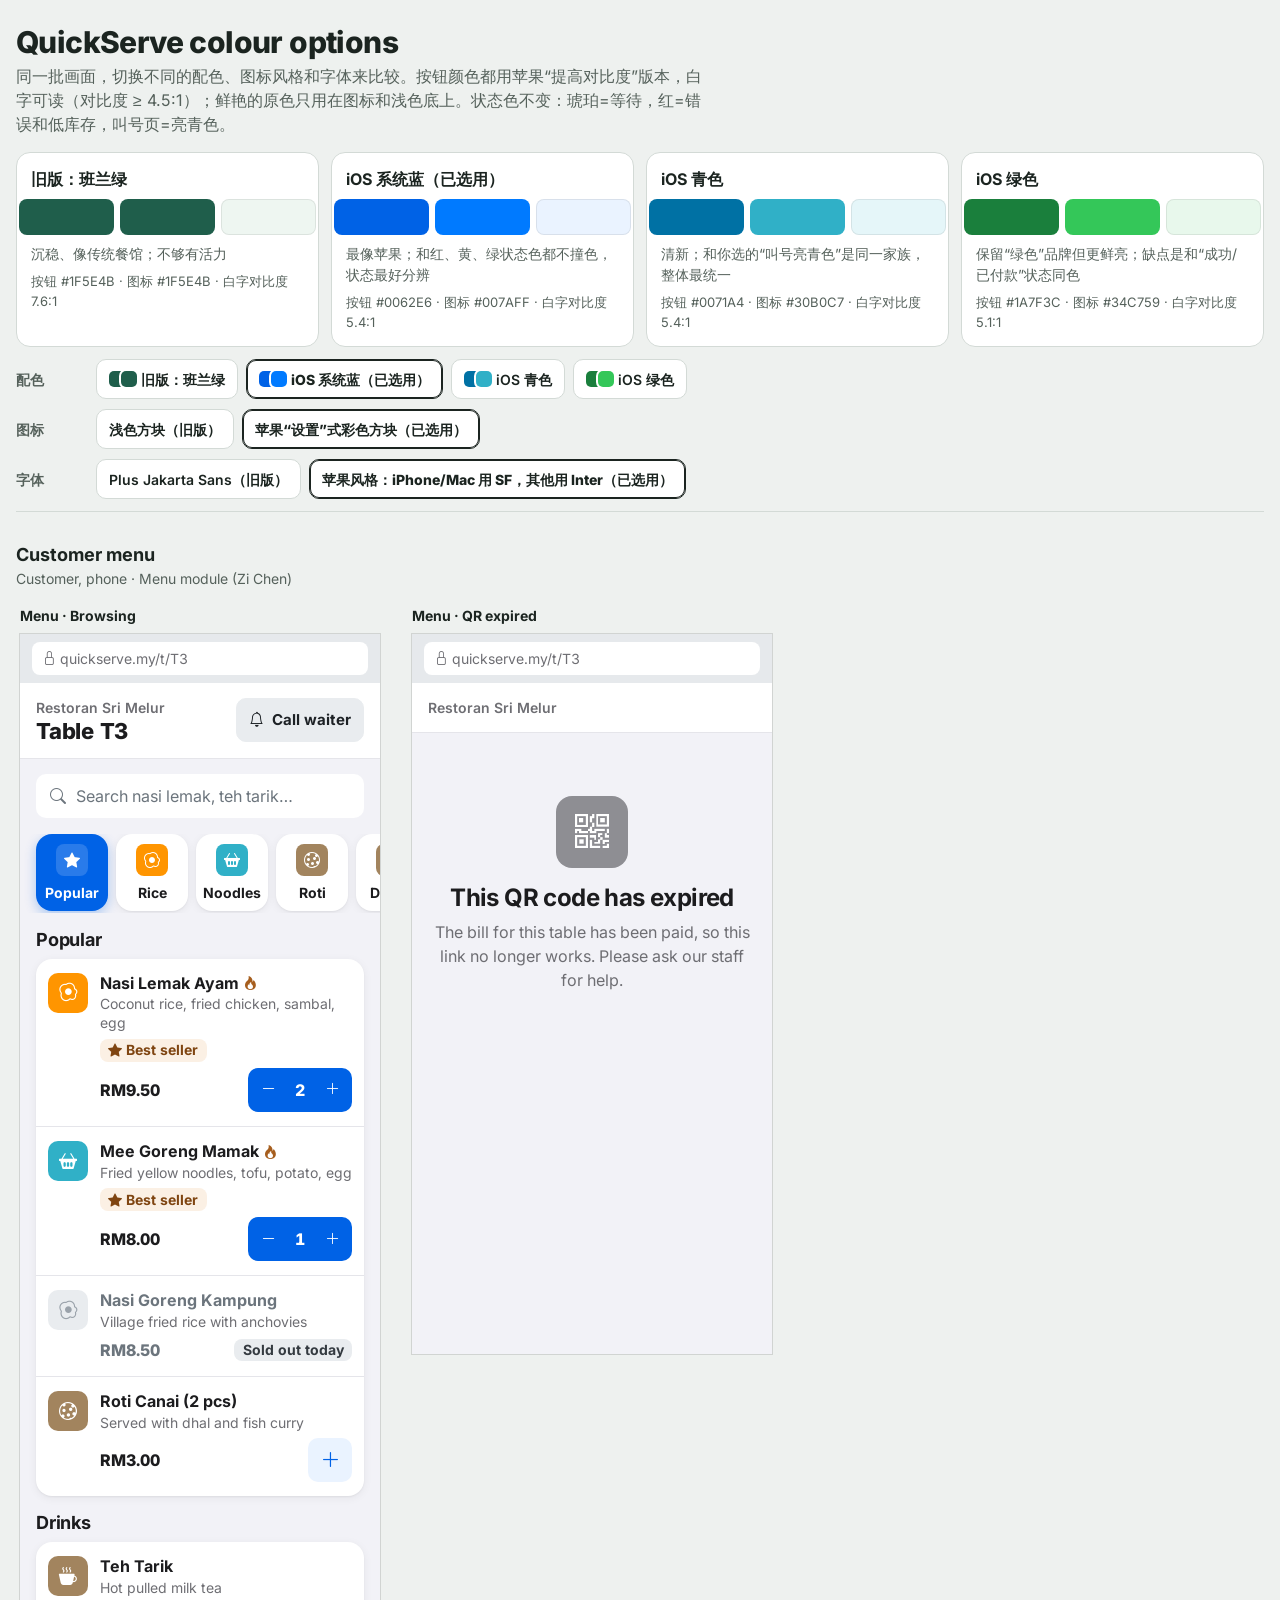
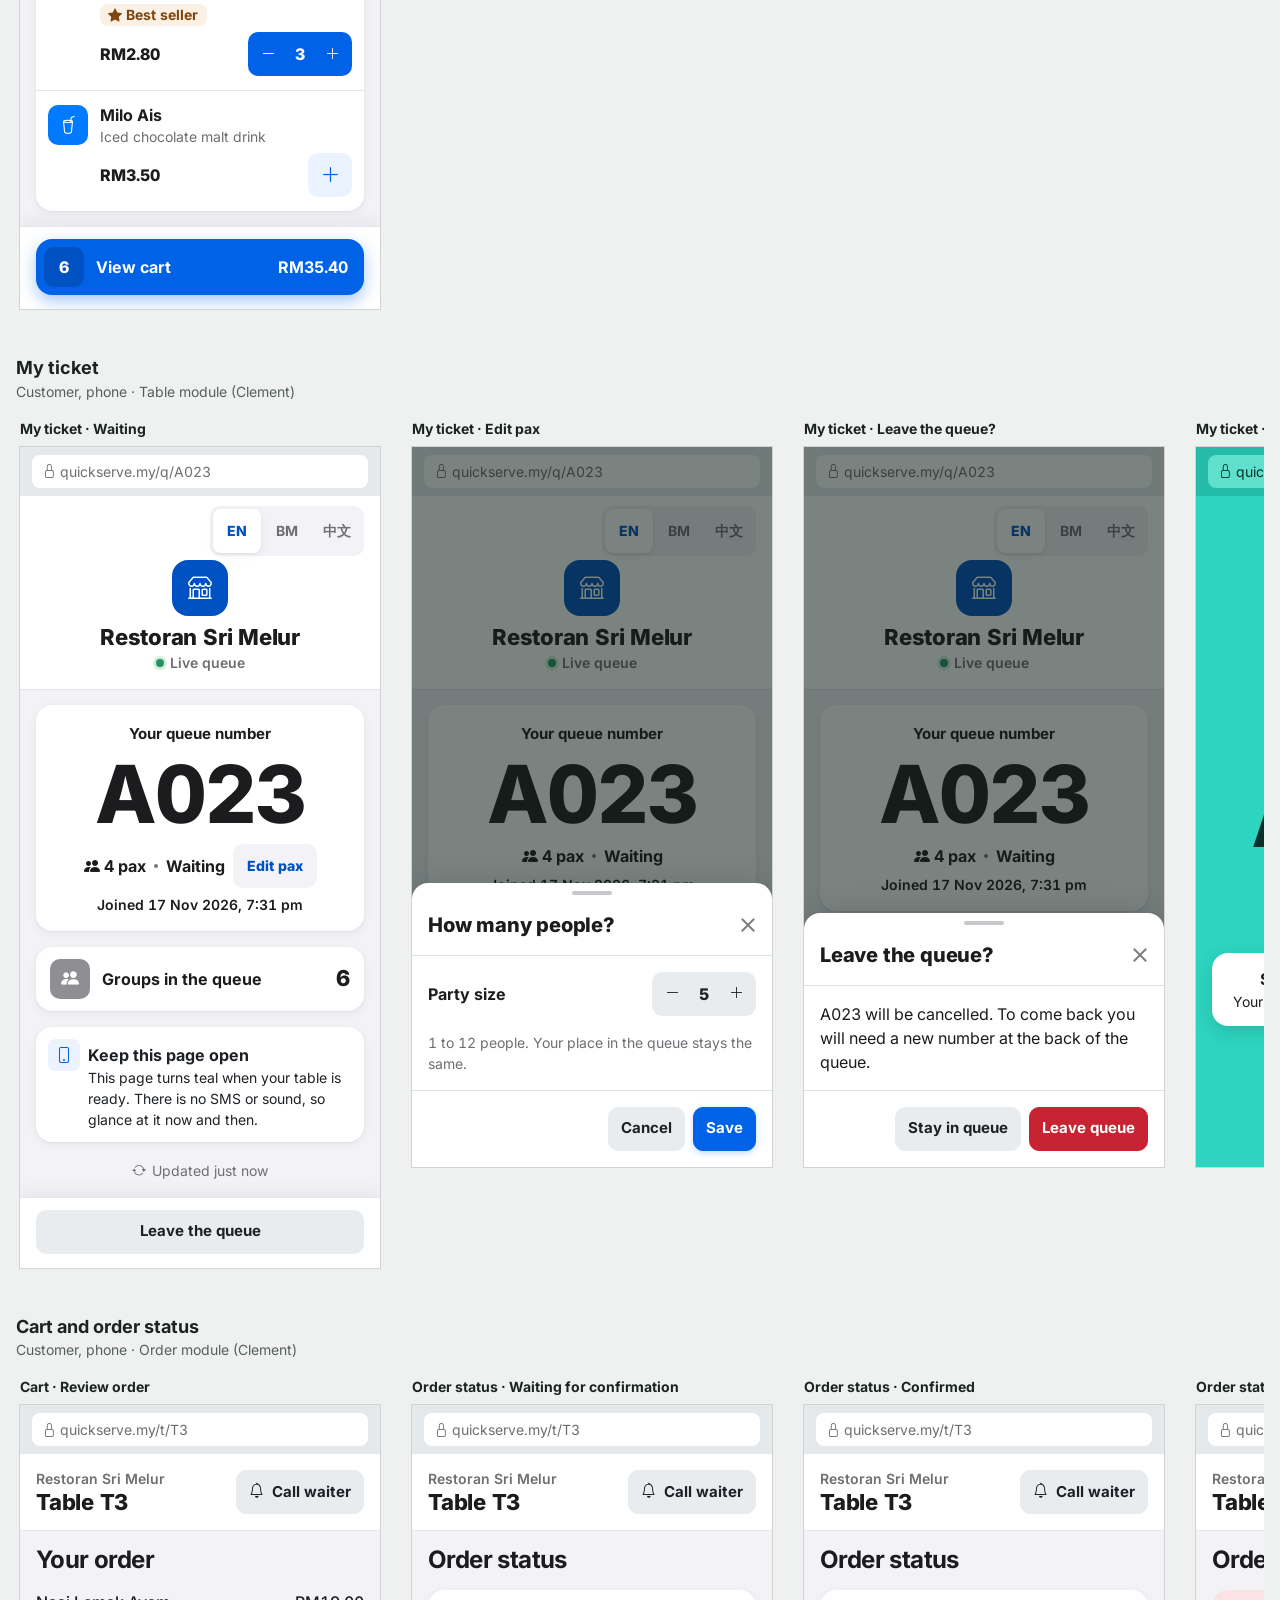
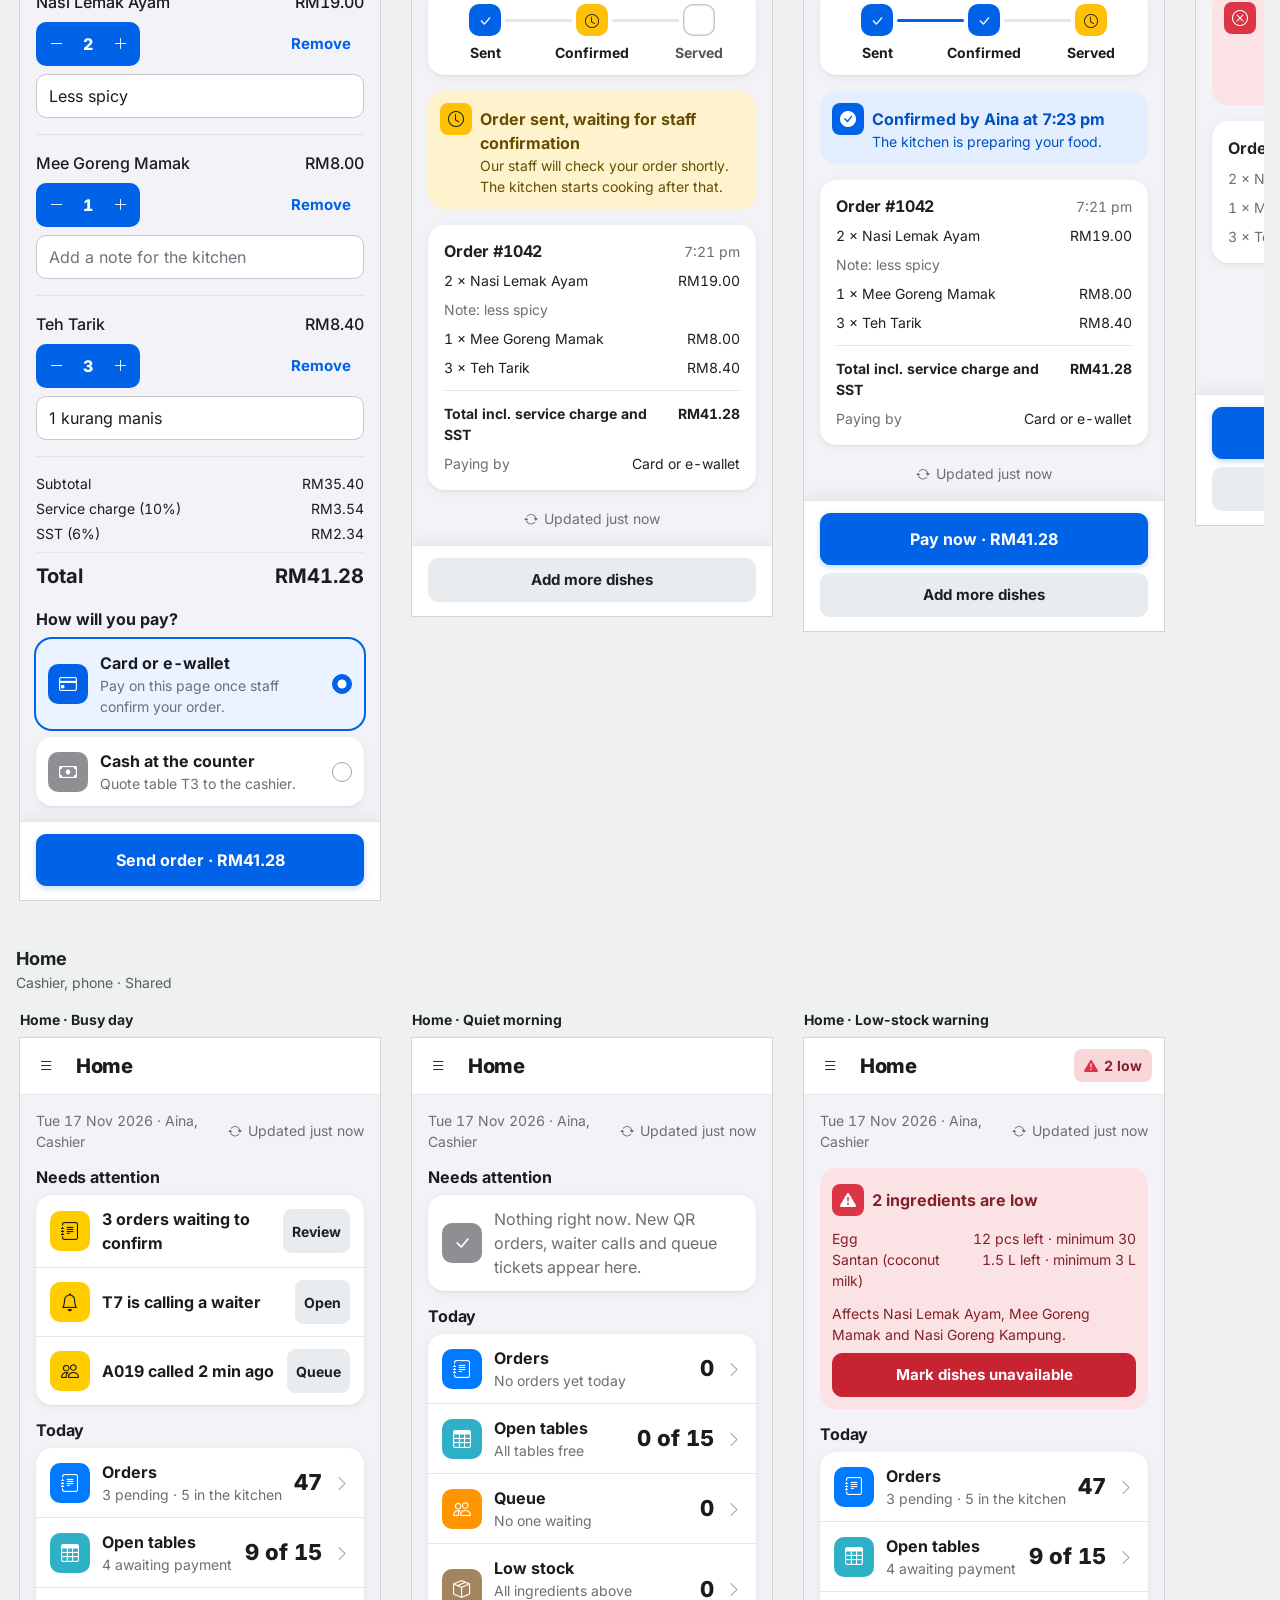
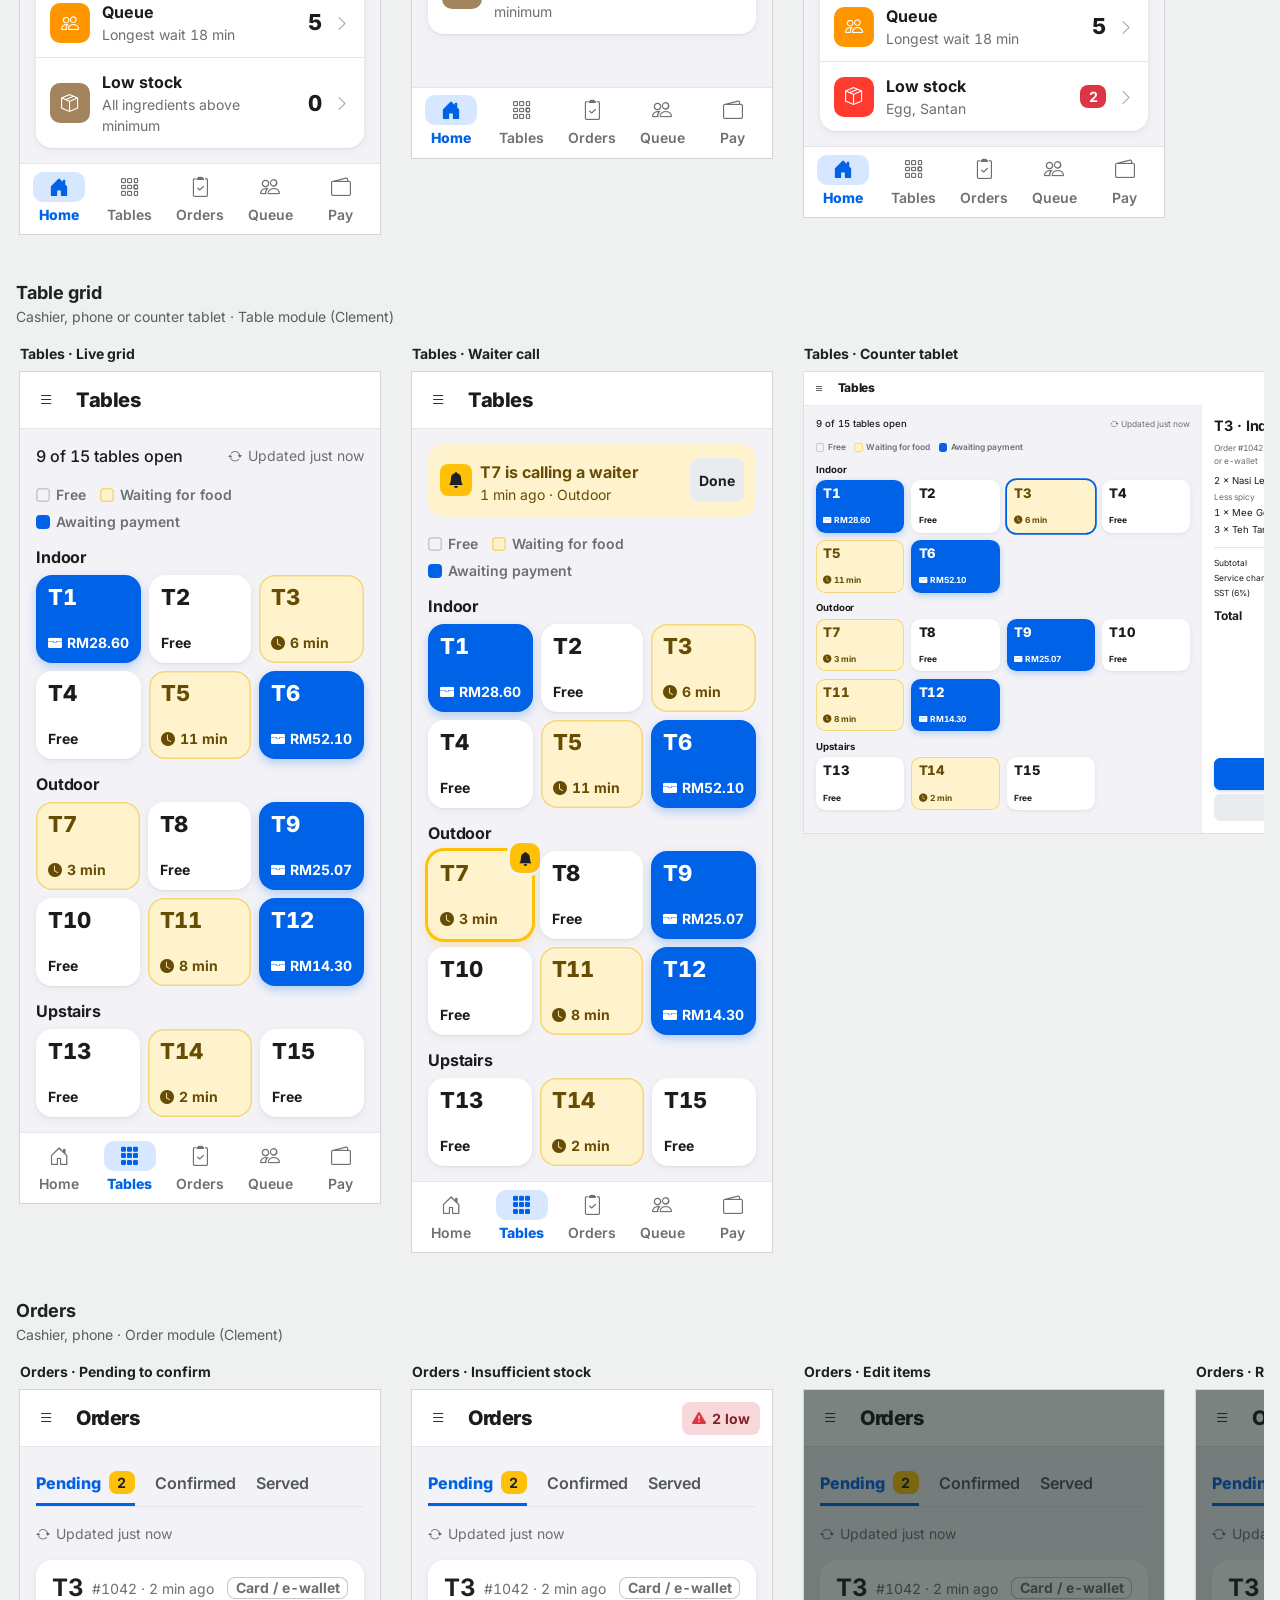
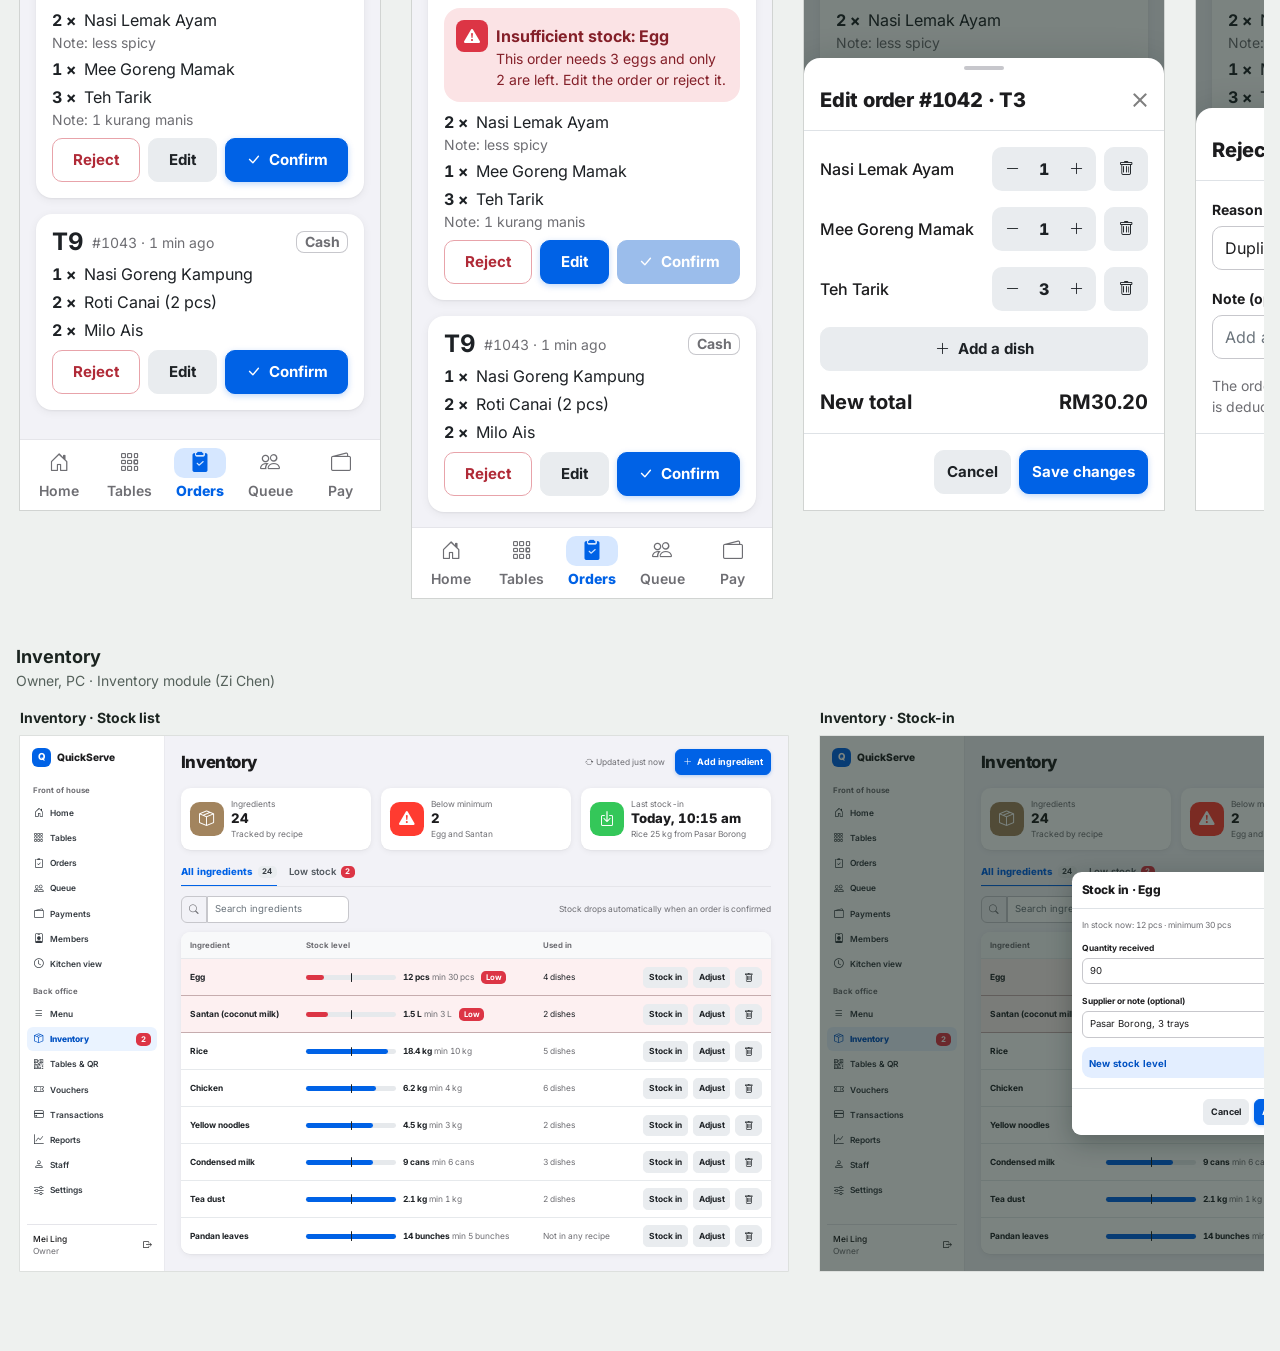
==== commit 680f67ce: "Fix order-status connector overlapping the step dots; add layout checks The connector line was drawn" ====
--- a/design/palettes.html
+++ b/design/palettes.html
@@ -233,9 +233,10 @@
 .qs-wait2 span { font-size: .875rem; font-weight: 600; }
 .qs-steps { display: flex; align-items: flex-start; background: #fff; border-radius: var(--rm); box-shadow: var(--sh); padding: 14px 4px 12px; }
 .qs-steps > div { flex: 1; text-align: center; font-size: .875rem; font-weight: 700; color: #50575E; position: relative; }
-.qs-steps > div::before { content: ""; position: absolute; top: 15px; left: -50%; width: 100%; height: 3px; background: var(--line); }
+/* the connector runs from the previous dot's right edge to this dot's left edge, with a 4px gap each side */
+.qs-steps > div::before { content: ""; position: absolute; z-index: 0; top: 15px; left: calc(-50% + 20px); width: calc(100% - 40px); height: 3px; border-radius: 2px; background: var(--line); }
 .qs-steps > div:first-child::before { display: none; }
-.qs-steps .dot { position: relative; width: 32px; height: 32px; border-radius: 10px; margin: 0 auto 6px; display: flex; align-items: center; justify-content: center; background: #fff; box-shadow: inset 0 0 0 1.5px var(--line2); }
+.qs-steps .dot { position: relative; z-index: 1; width: 32px; height: 32px; border-radius: 10px; margin: 0 auto 6px; display: flex; align-items: center; justify-content: center; background: #fff; box-shadow: inset 0 0 0 1.5px var(--line2); }
 .qs-steps .done { color: var(--ink); } .qs-steps .done::before { background: var(--p600); }
 .qs-steps .done .dot { background: var(--p600); box-shadow: none; color: #fff; }
 .qs-steps .now { color: var(--ink); } .qs-steps .now .dot { background: var(--w500); box-shadow: none; color: #1D2125; }
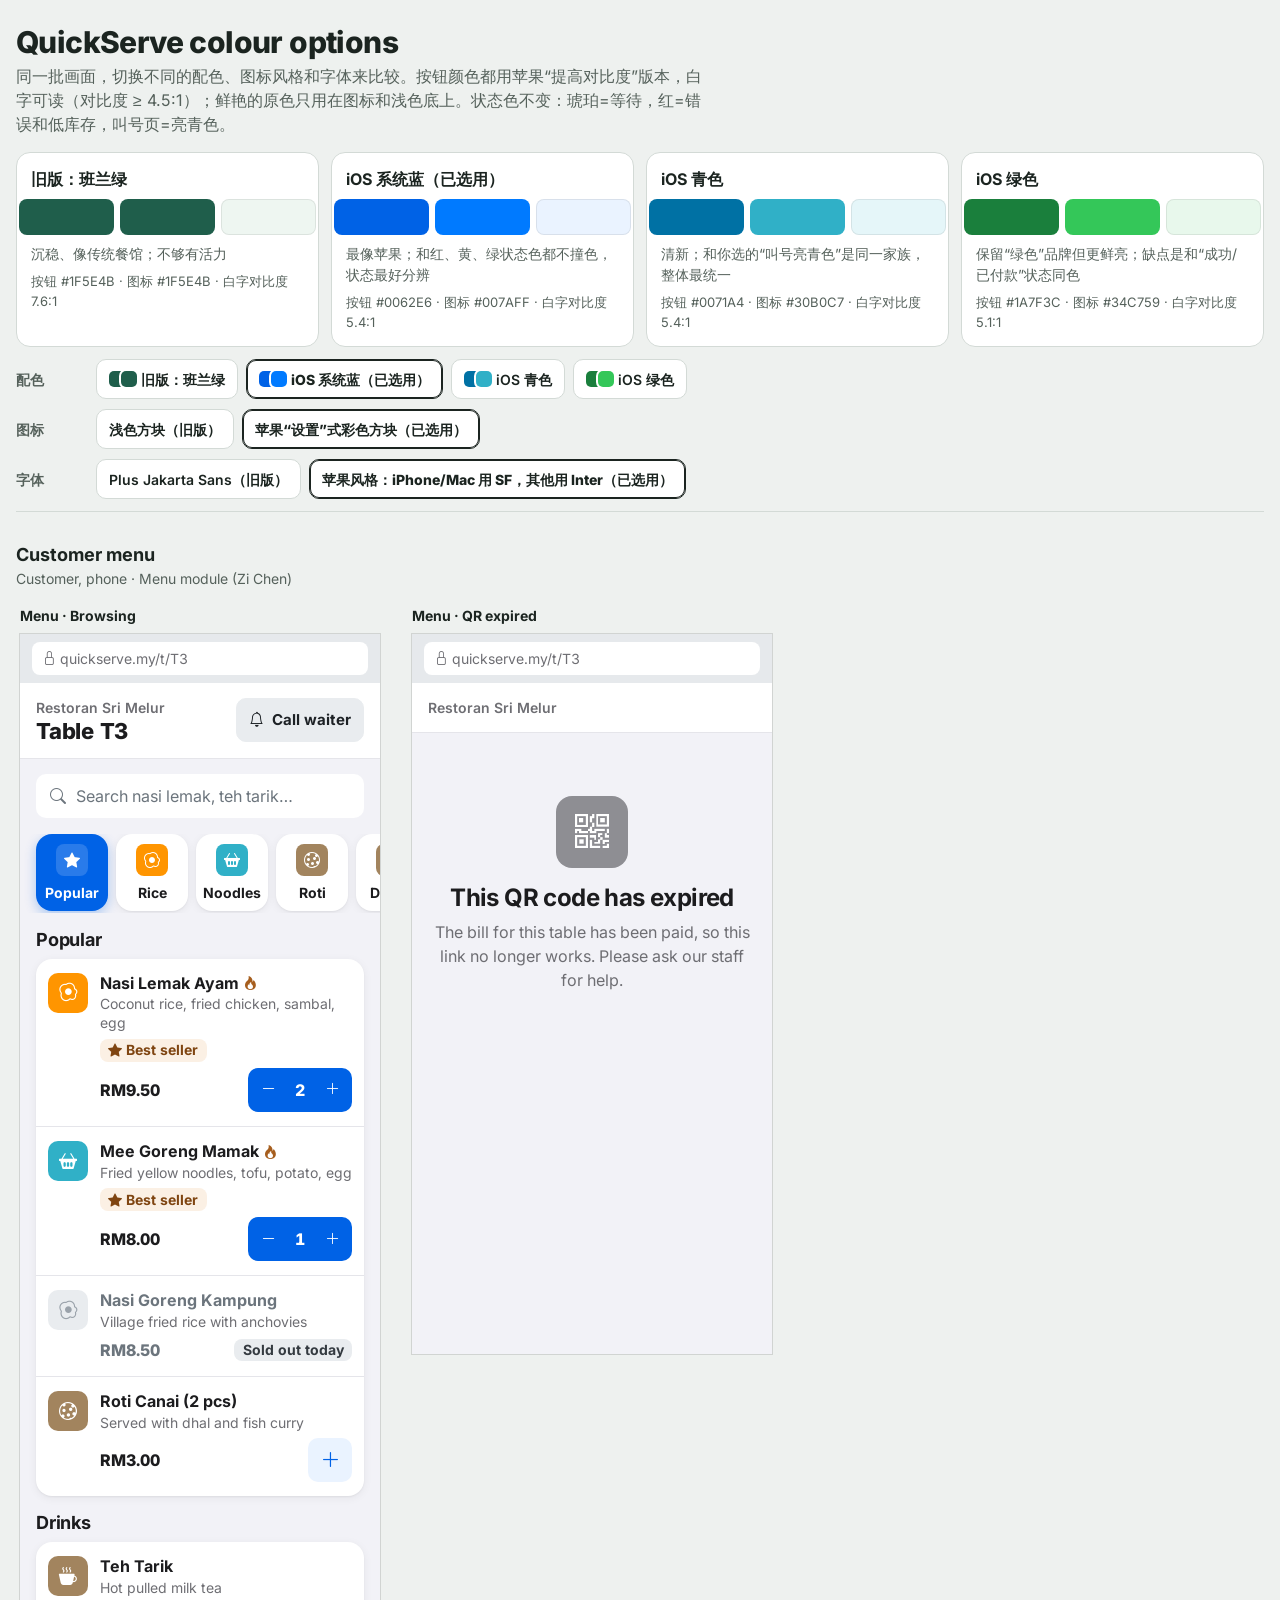
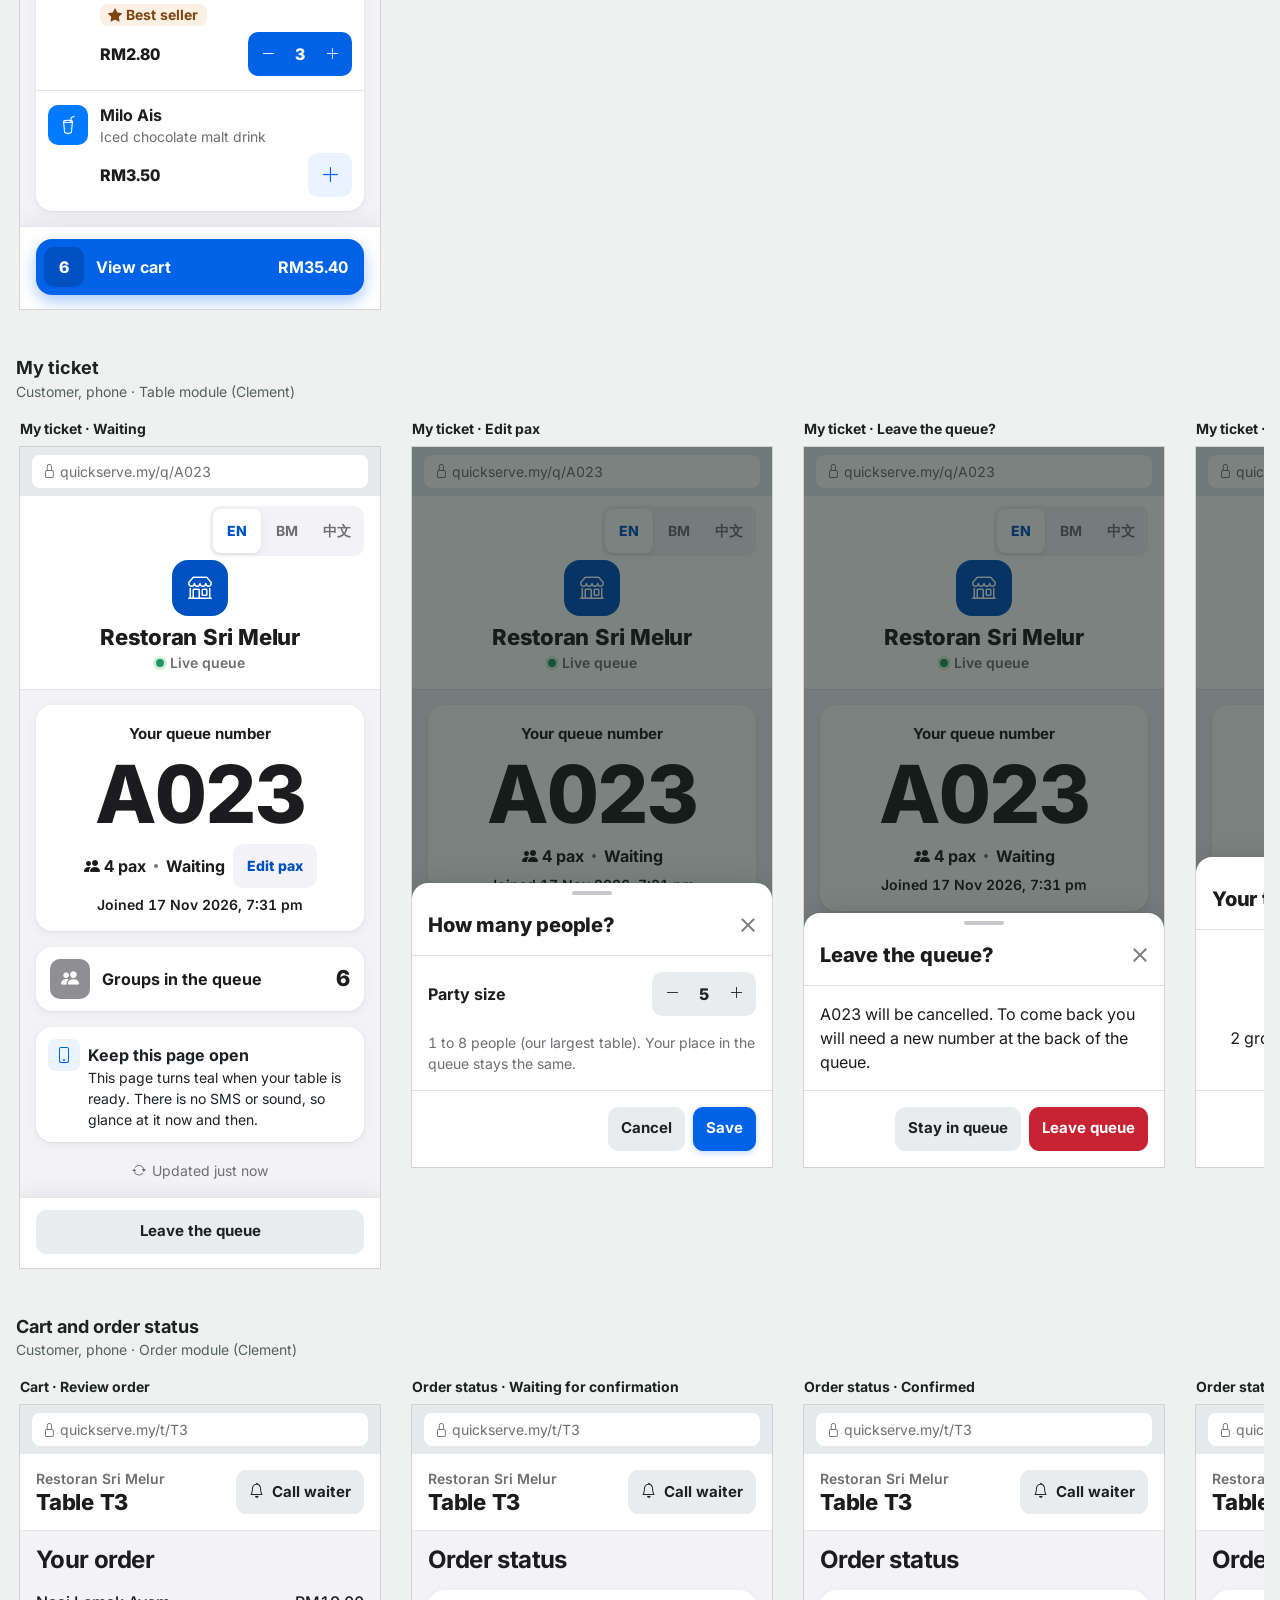
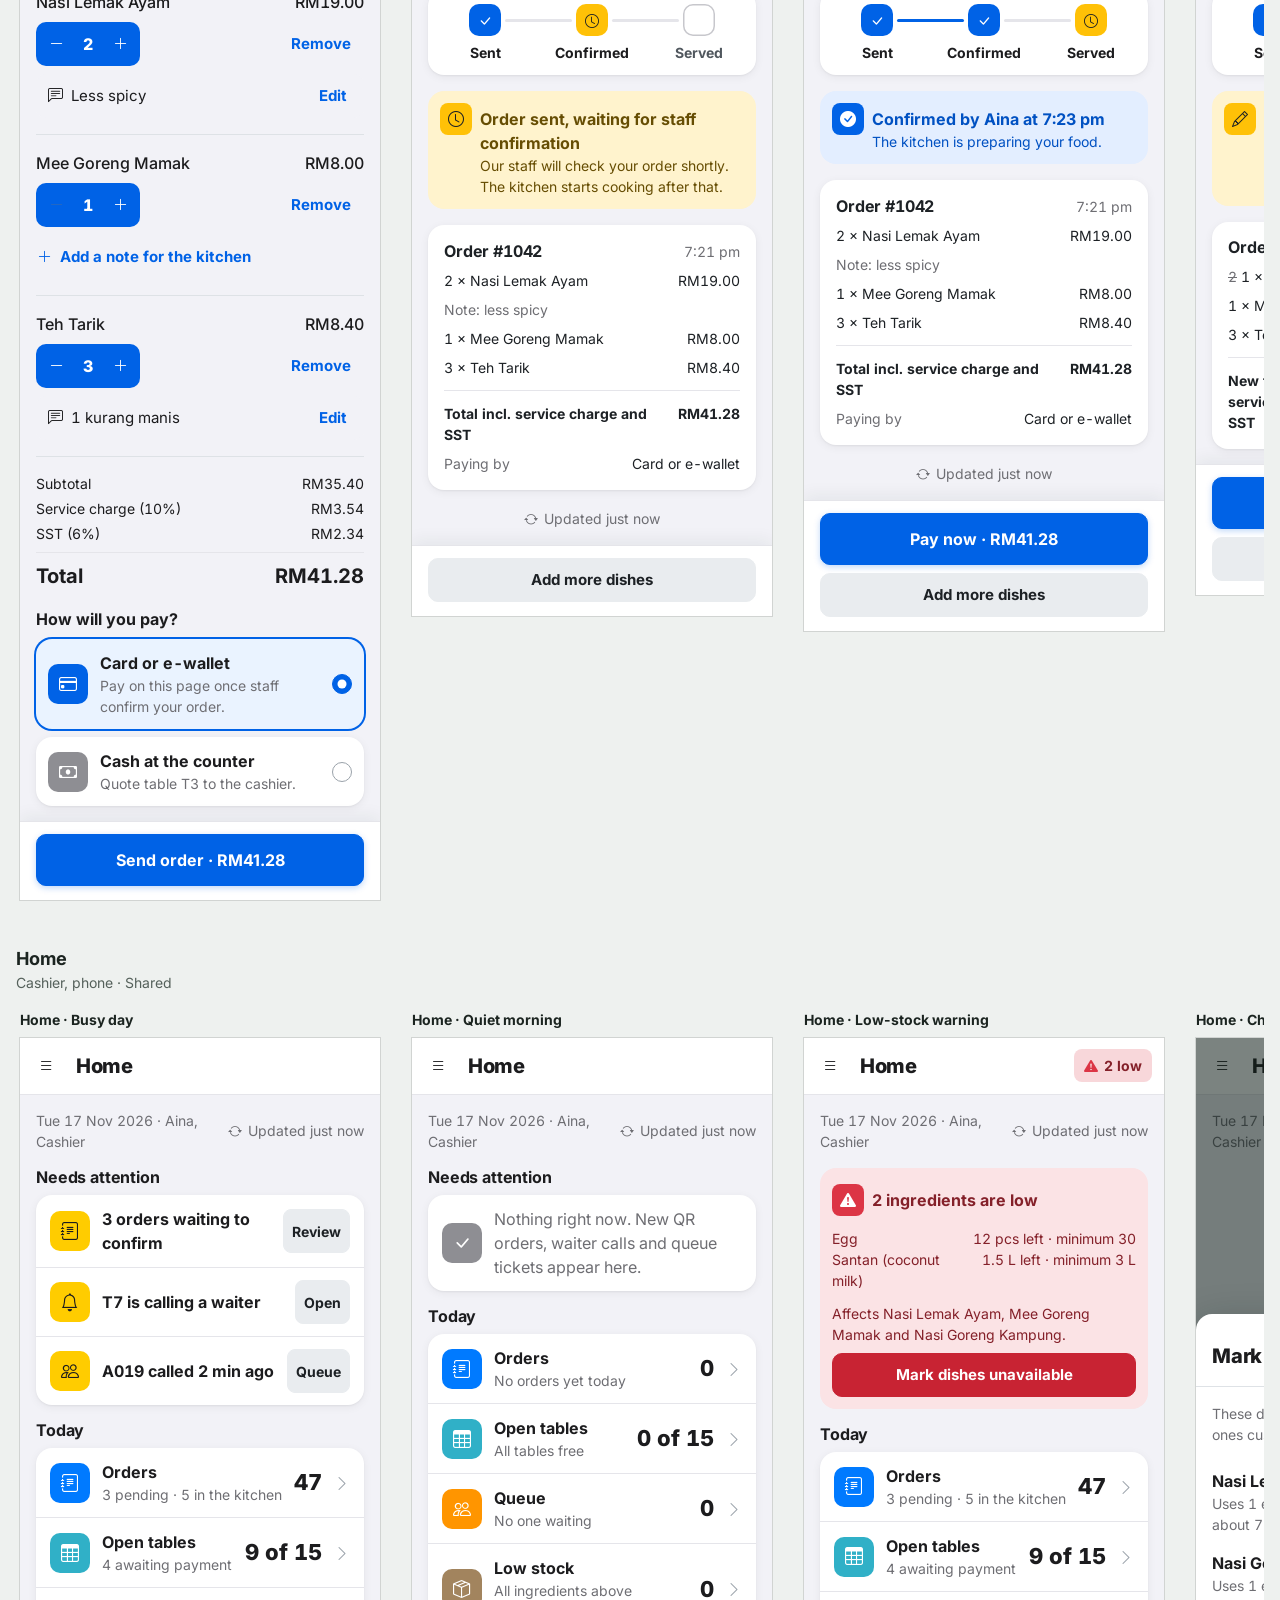
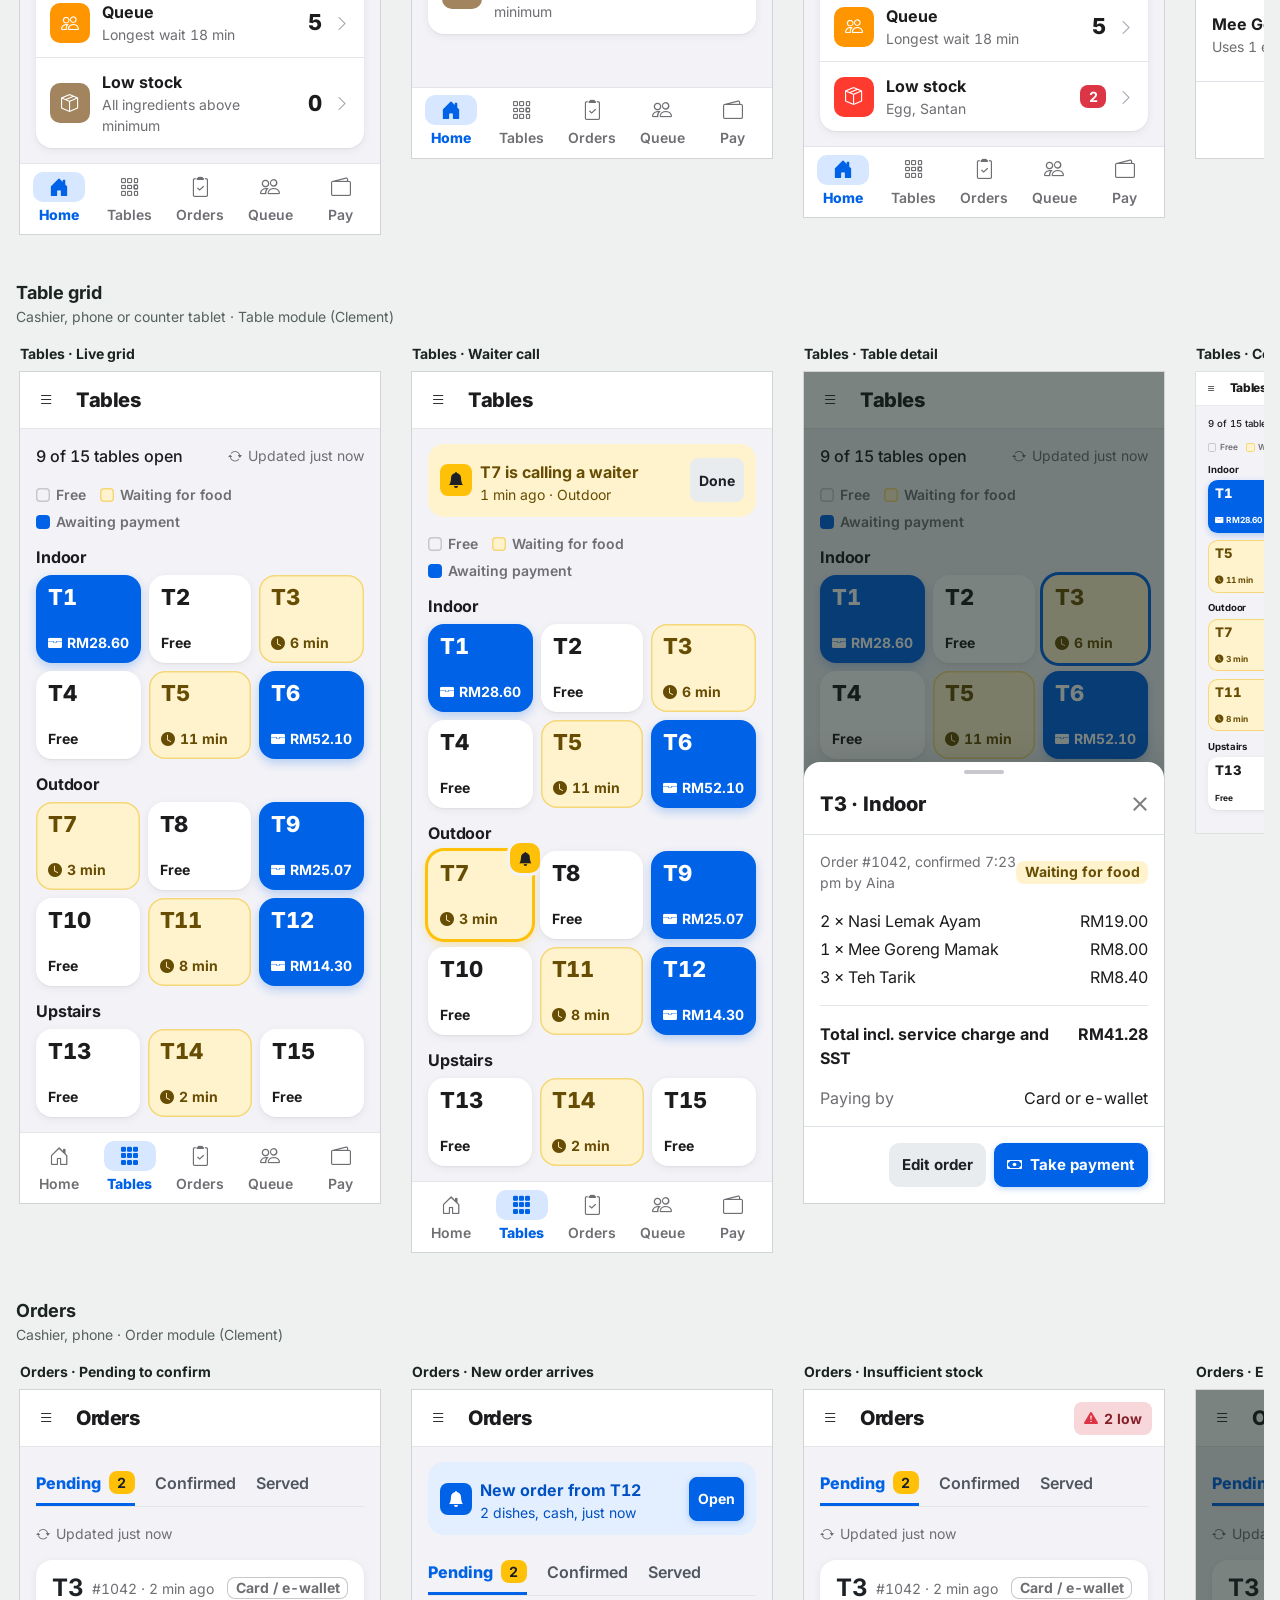
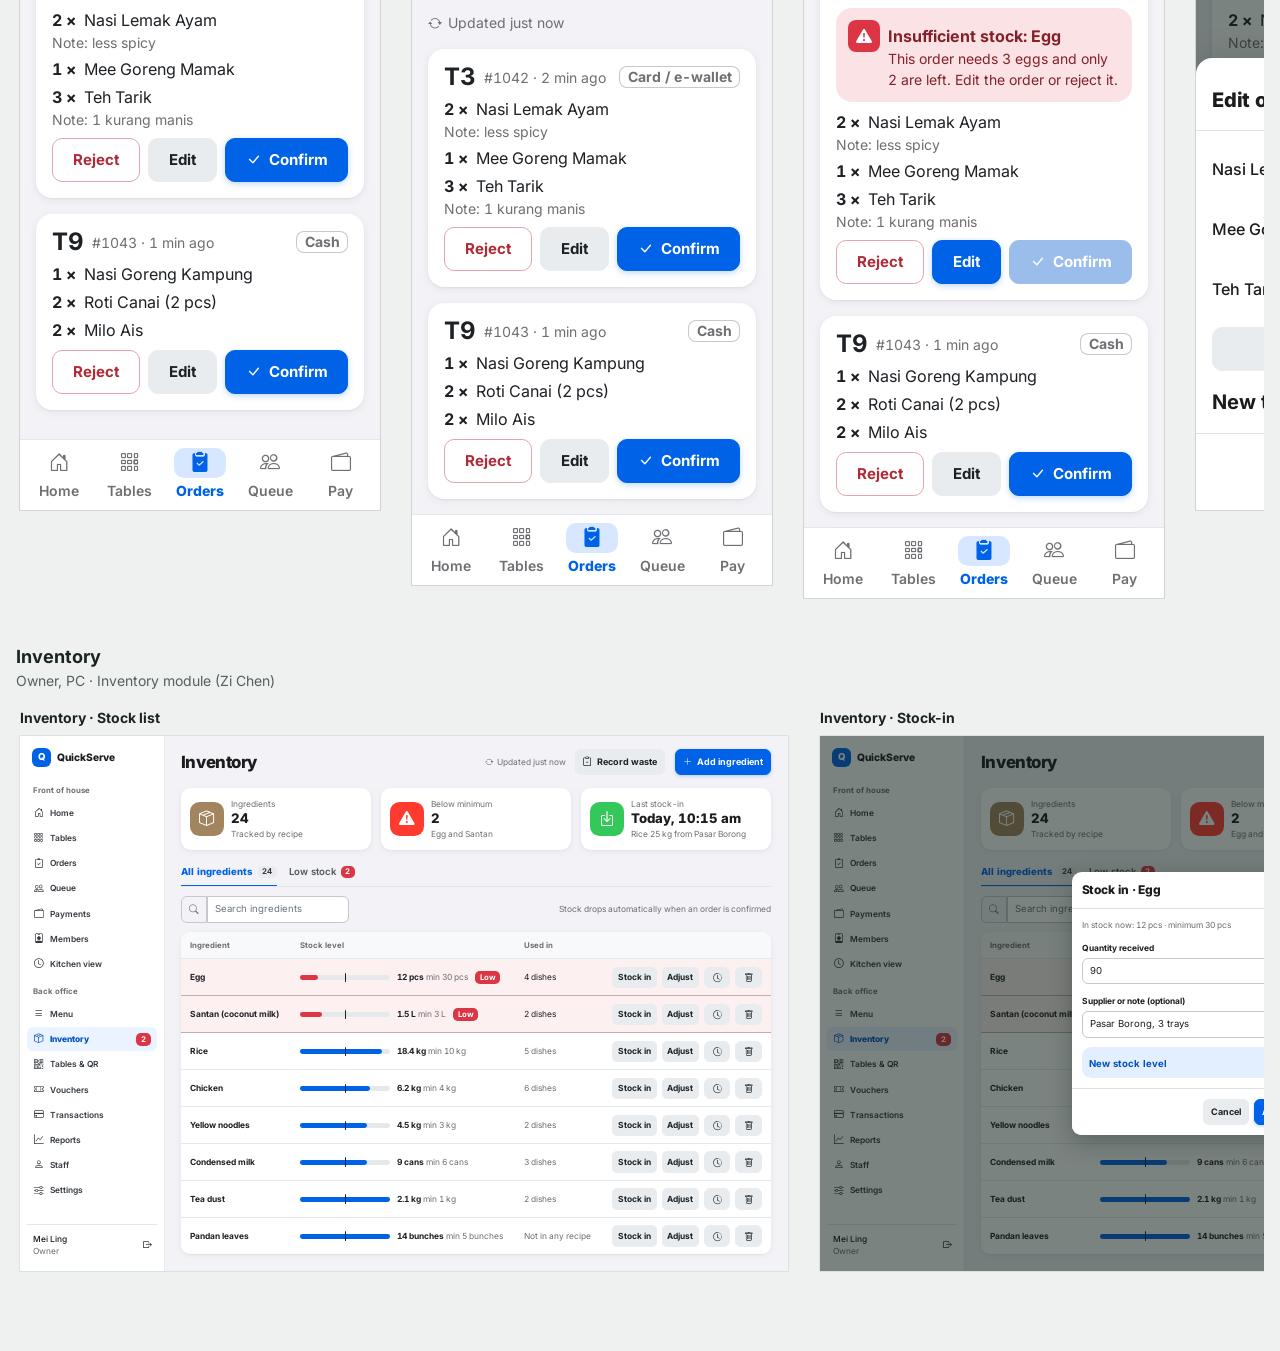
==== commit 4aa78b3c: "Close open UX items; queue removal, table-based party limit, waste log - Queue: staff can remove a w" ====
--- a/design/palettes.html
+++ b/design/palettes.html
@@ -401,6 +401,30 @@
 .qs-tile.wait { background: #FFCC00; color: #1C1C1E; } .qs-tile.red { background: #FF3B30; color: #fff; } .qs-tile.gray { background: #8E8E93; color: #fff; }
 .qs-cat .qs-tile { box-shadow: none; }
 .alert .qs-tile.gray, .qs-emp .qs-tile.gray { background: #E5E5EA; color: #6E6E73; }
+
+/* v3.1 additions: queue presence, chips, waste recording, notes, big stepper */
+.qs-step .btn:disabled { opacity: .35; }
+.qs-step.lg .btn { width: 56px; min-height: 52px; font-size: 1.25rem; } .qs-step.lg span { min-width: 44px; font-size: 1.375rem; }
+.qs-seen { display: inline-flex; align-items: center; gap: 6px; font-size: .875rem; font-weight: 600; color: var(--slate); }
+.qs-seen .pip { width: 8px; height: 8px; border-radius: 50%; background: #24935F; flex: 0 0 auto; }
+.qs-seen.here { color: #1A6B40; } .qs-seen.here .pip { background: #24935F; box-shadow: 0 0 0 3px #D3EEDF; }
+.qs-seen.gone { color: #664D03; } .qs-seen.gone .pip { background: #FFCC00; box-shadow: 0 0 0 3px #FFF3CD; }
+.qs-qcard.gone { box-shadow: 0 0 0 2px #FFCC00, var(--sh); }
+.qs-chipset { display: flex; flex-wrap: wrap; gap: 8px; }
+.qs-chip { display: inline-flex; align-items: center; gap: 6px; min-height: 44px; padding: 0 14px; border: 0; border-radius: var(--rs); background: #fff; box-shadow: inset 0 0 0 1.5px var(--line2); font: inherit; font-size: .9375rem; font-weight: 700; color: var(--ink); }
+.qs-chip.on { background: var(--p50); box-shadow: inset 0 0 0 2px var(--p600); color: var(--p700); }
+.dev-tb .qs-chip { min-height: 56px; padding: 0 18px; font-size: 1.125rem; }
+.qs-ing { display: grid; grid-template-columns: repeat(3, 1fr); gap: 10px; }
+.qs-ing button { min-height: 72px; border: 0; border-radius: var(--rm); background: #fff; box-shadow: inset 0 0 0 1.5px var(--line2); display: flex; align-items: center; gap: 12px; padding: 0 14px; font: inherit; font-size: 1.125rem; font-weight: 700; color: var(--ink); text-align: left; }
+.qs-ing button.on { background: var(--p50); box-shadow: inset 0 0 0 3px var(--p600); }
+.qs-ing small { display: block; font-size: .875rem; font-weight: 600; color: var(--slate); }
+.qs-note { display: flex; align-items: center; gap: 8px; min-height: 44px; padding: 0 12px; border-radius: var(--rs); background: var(--mist); font-size: .9375rem; }
+.qs-note .btn { margin-left: auto; min-height: 44px; padding: 0 4px; }
+.qs-was { color: var(--slate); text-decoration: line-through; }
+.qs-kbar .btn { min-height: 48px; font-size: 1rem; }
+.qs-ledger td.neg { color: #B02A37; font-weight: 700; } .qs-ledger td.pos { color: #1A6B40; font-weight: 700; }
+.qs-ledger tr.waste td { background: #FFF8E1; }
+.qs-table tr.table-warning { --bs-table-bg: #FFF8E1; --bs-table-color: #1C1C1E; }
 </style>
 <style>
 [data-pal="pandan"] .dev { --p50:#EEF6F1; --p75:#E3F0E8; --p100:#D9EBE1; --p200:#A9C9BD; --p300:#9DB6AC; --p600:#1F5E4B; --p700:#174839; --p900:#0F2E25; --p600-rgb:31,94,75; --mist:#F1F3F5; --line:#DEE2E6; --line2:#CED4DA; --slate:#50575E; --ink:#1D2125; }
@@ -515,13 +539,19 @@
   <div class="no">A023</div>
   <div class="meta"><span><i class="bi bi-people-fill" aria-hidden="true"></i> 4 pax</span><span class="dot"></span><span>Waiting</span></div>
   <div class="time">Joined 17 Nov 2026, 7:31 pm</div>
-</section></main><div class="qs-overlay qs-sheet"><div class="modal-content qs-modal" style="width:480px" role="dialog" aria-label="How many people?"><div class="modal-header"><h2 class="modal-title fs-5">How many people?</h2><button type="button" class="btn-close" aria-label="Close"></button></div><div class="modal-body d-flex flex-column gap-3"><div class="d-flex align-items-center justify-content-between"><span class="fw-semibold">Party size</span><div class="qs-step" role="group" aria-label="Quantity"><button type="button" class="btn btn-link" aria-label="Decrease"><i class="bi bi-dash-lg" aria-hidden="true"></i></button><span>5</span><button type="button" class="btn btn-link" aria-label="Increase"><i class="bi bi-plus-lg" aria-hidden="true"></i></button></div></div><div class="small text-secondary">1 to 12 people. Your place in the queue stays the same.</div></div><div class="modal-footer"><button type="button" class="btn btn-outline-secondary">Cancel</button><button type="button" class="btn btn-primary">Save</button></div></div></div></div></figure>
+</section></main><div class="qs-overlay qs-sheet"><div class="modal-content qs-modal" style="width:480px" role="dialog" aria-label="How many people?"><div class="modal-header"><h2 class="modal-title fs-5">How many people?</h2><button type="button" class="btn-close" aria-label="Close"></button></div><div class="modal-body d-flex flex-column gap-3"><div class="d-flex align-items-center justify-content-between"><span class="fw-semibold">Party size</span><div class="qs-step" role="group" aria-label="Party size"><button type="button" class="btn btn-link" aria-label="Decrease"><i class="bi bi-dash-lg" aria-hidden="true"></i></button><span>5</span><button type="button" class="btn btn-link" aria-label="Increase"><i class="bi bi-plus-lg" aria-hidden="true"></i></button></div></div><div class="small text-secondary">1 to 8 people (our largest table). Your place in the queue stays the same.</div></div><div class="modal-footer"><button type="button" class="btn btn-outline-secondary">Cancel</button><button type="button" class="btn btn-primary">Save</button></div></div></div></div></figure>
       <figure class="state state-ph"><figcaption>My ticket · Leave the queue?</figcaption><div class="dev dev-ph"><div class="qs-url"><span><i class="bi bi-lock" aria-hidden="true"></i> quickserve.my/q/A023</span></div><header class="qs-qhead"><div class="qs-lang" role="group" aria-label="Language"><button type="button" class="on" aria-pressed="true">EN</button><button type="button">BM</button><button type="button">中文</button></div><div class="qs-qlogo"><i class="bi bi-shop" aria-hidden="true"></i></div><div class="qs-qname">Restoran Sri Melur</div><div class="qs-qsub"><span class="live"></span>Live queue</div></header><main class="qs-body"><section class="qs-qcard2 waiting" aria-label="Your queue ticket">
   <div class="lbl">Your queue number</div>
   <div class="no">A023</div>
   <div class="meta"><span><i class="bi bi-people-fill" aria-hidden="true"></i> 4 pax</span><span class="dot"></span><span>Waiting</span></div>
   <div class="time">Joined 17 Nov 2026, 7:31 pm</div>
 </section></main><div class="qs-overlay qs-sheet"><div class="modal-content qs-modal" style="width:480px" role="dialog" aria-label="Leave the queue?"><div class="modal-header"><h2 class="modal-title fs-5">Leave the queue?</h2><button type="button" class="btn-close" aria-label="Close"></button></div><div class="modal-body d-flex flex-column gap-3"><div>A023 will be cancelled. To come back you will need a new number at the back of the queue.</div></div><div class="modal-footer"><button type="button" class="btn btn-outline-secondary">Stay in queue</button><button type="button" class="btn btn-danger">Leave queue</button></div></div></div></div></figure>
+      <figure class="state state-ph"><figcaption>My ticket · Are you still here?</figcaption><div class="dev dev-ph"><div class="qs-url"><span><i class="bi bi-lock" aria-hidden="true"></i> quickserve.my/q/A023</span></div><header class="qs-qhead"><div class="qs-lang" role="group" aria-label="Language"><button type="button" class="on" aria-pressed="true">EN</button><button type="button">BM</button><button type="button">中文</button></div><div class="qs-qlogo"><i class="bi bi-shop" aria-hidden="true"></i></div><div class="qs-qname">Restoran Sri Melur</div><div class="qs-qsub"><span class="live"></span>Live queue</div></header><main class="qs-body"><section class="qs-qcard2 waiting" aria-label="Your queue ticket">
+  <div class="lbl">Your queue number</div>
+  <div class="no">A023</div>
+  <div class="meta"><span><i class="bi bi-people-fill" aria-hidden="true"></i> 4 pax</span><span class="dot"></span><span>Waiting</span></div>
+  <div class="time">Joined 17 Nov 2026, 7:31 pm</div>
+</section></main><div class="qs-overlay qs-sheet"><div class="modal-content qs-modal" style="width:480px" role="dialog" aria-label="Your turn is coming soon"><div class="modal-header"><h2 class="modal-title fs-5">Your turn is coming soon</h2><button type="button" class="btn-close" aria-label="Close"></button></div><div class="modal-body d-flex flex-column gap-3"><div class="d-flex flex-column align-items-center text-center gap-2"><span class="qs-tile c-blue xl"><i class="bi bi-person-check" aria-hidden="true"></i></span><div>2 groups are ahead of you. Are you still nearby?</div></div></div><div class="modal-footer"><button type="button" class="btn btn-outline-secondary">Leave the queue</button><button type="button" class="btn btn-primary"><i class="bi bi-check-lg me-2" aria-hidden="true"></i>I'm here</button></div></div></div></div></figure>
       <figure class="state state-ph"><figcaption>My ticket · Called</figcaption><div class="dev dev-ph qs-teal"><div class="qs-url"><span><i class="bi bi-lock" aria-hidden="true"></i> quickserve.my/q/A023</span></div><header class="qs-qhead"><div class="qs-lang" role="group" aria-label="Language"><button type="button" class="on" aria-pressed="true">EN</button><button type="button">BM</button><button type="button">中文</button></div><div class="qs-qlogo"><i class="bi bi-shop" aria-hidden="true"></i></div><div class="qs-qname">Restoran Sri Melur</div><div class="qs-qsub"><span class="live"></span>Live queue</div></header><main class="qs-body">
     <section class="qs-qcard2 called" aria-label="Your queue ticket">
   <div class="lbl">Your table is ready</div>
@@ -530,6 +560,14 @@
   <div class="time">Please come to the counter now</div>
 </section>
     <div class="qs-heldcard"><div class="fw-bold">Show this number to our staff</div><div class="small">Your table is held until 7:42 pm (5 minutes).</div></div></main></div></figure>
+      <figure class="state state-ph"><figcaption>My ticket · Removed by staff</figcaption><div class="dev dev-ph"><div class="qs-url"><span><i class="bi bi-lock" aria-hidden="true"></i> quickserve.my/q/A023</span></div><header class="qs-qhead"><div class="qs-lang" role="group" aria-label="Language"><button type="button" class="on" aria-pressed="true">EN</button><button type="button">BM</button><button type="button">中文</button></div><div class="qs-qlogo"><i class="bi bi-shop" aria-hidden="true"></i></div><div class="qs-qname">Restoran Sri Melur</div><div class="qs-qsub"><span class="live"></span>Live queue</div></header><main class="qs-body">
+    <section class="qs-qcard2 gone" aria-label="Your queue ticket">
+  <div class="lbl">This ticket was cancelled</div>
+  <div class="no text-decoration-line-through">A023</div>
+  <div class="meta"><span><i class="bi bi-people-fill" aria-hidden="true"></i> 4 pax</span><span class="dot"></span><span>Removed by staff</span></div>
+  <div class="time">7:51 pm: we could not find you</div>
+</section>
+    <div class="alert alert-secondary d-flex gap-2 mb-0" role="status"><span class="qs-ai"><i class="bi bi-info-circle" aria-hidden="true"></i></span><div><div class="fw-semibold">Still here?</div><div class="small">Speak to our staff within 15 minutes and they can put you back in your old place.</div></div></div></main><div class="qs-bar"><button type="button" class="btn btn-primary btn-lg w-100">Get a new queue number</button></div></div></figure>
       <figure class="state state-ph"><figcaption>My ticket · No-show</figcaption><div class="dev dev-ph"><div class="qs-url"><span><i class="bi bi-lock" aria-hidden="true"></i> quickserve.my/q/A023</span></div><header class="qs-qhead"><div class="qs-lang" role="group" aria-label="Language"><button type="button" class="on" aria-pressed="true">EN</button><button type="button">BM</button><button type="button">中文</button></div><div class="qs-qlogo"><i class="bi bi-shop" aria-hidden="true"></i></div><div class="qs-qname">Restoran Sri Melur</div><div class="qs-qsub"><span class="live"></span>Live queue</div></header><main class="qs-body">
     <section class="qs-qcard2 gone" aria-label="Your queue ticket">
   <div class="lbl">This ticket has expired</div>
@@ -549,13 +587,13 @@
     <div class="d-flex flex-column gap-2 pb-3 border-bottom">
   <div class="d-flex justify-content-between fw-medium"><span>Nasi Lemak Ayam</span><span>RM19.00</span></div>
   <div class="d-flex justify-content-between align-items-center"><div class="qs-step" role="group" aria-label="Quantity"><button type="button" class="btn btn-link" aria-label="Decrease"><i class="bi bi-dash-lg" aria-hidden="true"></i></button><span>2</span><button type="button" class="btn btn-link" aria-label="Increase"><i class="bi bi-plus-lg" aria-hidden="true"></i></button></div><button type="button" class="btn btn-link">Remove</button></div>
-  <div class=""><input class="form-control" id="f1" type="text" aria-label="Note for Nasi Lemak Ayam" value="Less spicy"></div></div><div class="d-flex flex-column gap-2 pb-3 border-bottom">
+  <div class="qs-note"><i class="bi bi-chat-left-text" aria-hidden="true"></i><span>Less spicy</span><button type="button" class="btn btn-link">Edit</button></div></div><div class="d-flex flex-column gap-2 pb-3 border-bottom">
   <div class="d-flex justify-content-between fw-medium"><span>Mee Goreng Mamak</span><span>RM8.00</span></div>
-  <div class="d-flex justify-content-between align-items-center"><div class="qs-step" role="group" aria-label="Quantity"><button type="button" class="btn btn-link" aria-label="Decrease"><i class="bi bi-dash-lg" aria-hidden="true"></i></button><span>1</span><button type="button" class="btn btn-link" aria-label="Increase"><i class="bi bi-plus-lg" aria-hidden="true"></i></button></div><button type="button" class="btn btn-link">Remove</button></div>
-  <div class=""><input class="form-control" id="f2" type="text" aria-label="Note for Mee Goreng Mamak" placeholder="Add a note for the kitchen"></div></div><div class="d-flex flex-column gap-2 pb-3 border-bottom">
+  <div class="d-flex justify-content-between align-items-center"><div class="qs-step" role="group" aria-label="Quantity"><button type="button" class="btn btn-link" aria-label="Decrease" disabled><i class="bi bi-dash-lg" aria-hidden="true"></i></button><span>1</span><button type="button" class="btn btn-link" aria-label="Increase"><i class="bi bi-plus-lg" aria-hidden="true"></i></button></div><button type="button" class="btn btn-link">Remove</button></div>
+  <button type="button" class="btn btn-link align-self-start px-0"><i class="bi bi-plus-lg me-2" aria-hidden="true"></i>Add a note for the kitchen</button></div><div class="d-flex flex-column gap-2 pb-3 border-bottom">
   <div class="d-flex justify-content-between fw-medium"><span>Teh Tarik</span><span>RM8.40</span></div>
   <div class="d-flex justify-content-between align-items-center"><div class="qs-step" role="group" aria-label="Quantity"><button type="button" class="btn btn-link" aria-label="Decrease"><i class="bi bi-dash-lg" aria-hidden="true"></i></button><span>3</span><button type="button" class="btn btn-link" aria-label="Increase"><i class="bi bi-plus-lg" aria-hidden="true"></i></button></div><button type="button" class="btn btn-link">Remove</button></div>
-  <div class=""><input class="form-control" id="f3" type="text" aria-label="Note for Teh Tarik" value="1 kurang manis"></div></div>
+  <div class="qs-note"><i class="bi bi-chat-left-text" aria-hidden="true"></i><span>1 kurang manis</span><button type="button" class="btn btn-link">Edit</button></div></div>
     <div class="d-flex flex-column gap-1 small"><div class="d-flex justify-content-between gap-3"><span>Subtotal</span><span class="text-nowrap">RM35.40</span></div><div class="d-flex justify-content-between gap-3"><span>Service charge (10%)</span><span class="text-nowrap">RM3.54</span></div><div class="d-flex justify-content-between gap-3"><span>SST (6%)</span><span class="text-nowrap">RM2.34</span></div><hr class="my-1"><div class="d-flex justify-content-between gap-3 fs-5 fw-semibold"><span>Total</span><span class="text-nowrap">RM41.28</span></div></div>
     <fieldset class="d-flex flex-column gap-2"><legend class="fs-6 fw-semibold mb-0">How will you pay?</legend>
       <label class="qs-opt on"><span class="qs-tile solid"><i class="bi bi-credit-card" aria-hidden="true"></i></span><span class="flex-grow-1"><span class="d-block fw-semibold">Card or e-wallet</span><span class="d-block small text-body-secondary">Pay on this page once staff confirm your order.</span></span><input class="form-check-input mt-0 flex-shrink-0" type="radio" name="how" checked></label>
@@ -574,6 +612,15 @@
   <div class="d-flex justify-content-between align-items-center"><h2 class="fs-6">Order #1042</h2><span class="text-secondary">7:21 pm</span></div>
   <div class="d-flex justify-content-between gap-3"><span>2 × Nasi Lemak Ayam</span><span class="text-nowrap">RM19.00</span></div><div class="text-secondary">Note: less spicy</div><div class="d-flex justify-content-between gap-3"><span>1 × Mee Goreng Mamak</span><span class="text-nowrap">RM8.00</span></div><div class="d-flex justify-content-between gap-3"><span>3 × Teh Tarik</span><span class="text-nowrap">RM8.40</span></div>
   <hr class="my-1"><div class="d-flex justify-content-between gap-3 fw-semibold"><span>Total incl. service charge and SST</span><span class="text-nowrap">RM41.28</span></div><div class="d-flex justify-content-between gap-3"><span><span class="text-secondary">Paying by</span></span><span class="text-nowrap">Card or e-wallet</span></div></div></div><div class="text-center"><div class="qs-upd"><i class="bi bi-arrow-repeat" aria-hidden="true"></i> Updated just now</div></div></main><div class="qs-bar"><button type="button" class="btn btn-primary btn-lg w-100">Pay now · RM41.28</button><button type="button" class="btn btn-outline-primary w-100">Add more dishes</button></div></div></figure>
+      <figure class="state state-ph"><figcaption>Order status · Changed by staff</figcaption><div class="dev dev-ph"><div class="qs-url"><span><i class="bi bi-lock" aria-hidden="true"></i> quickserve.my/t/T3</span></div><header class="qs-chd"><div class="flex-grow-1 min-w-0"><div class="qs-chd-k">Restoran Sri Melur</div><div class="qs-chd-t">Table T3</div></div><button type="button" class="btn btn-outline-secondary"><i class="bi bi-bell me-2" aria-hidden="true"></i>Call waiter</button></header><main class="qs-body">
+    <h1 class="fs-4">Order status</h1><div class="qs-steps">
+  <div class="done"><div class="dot"><i class="bi bi-check-lg" aria-hidden="true"></i></div>Sent</div>
+  <div class="now"><div class="dot"><i class="bi bi-clock" aria-hidden="true"></i></div>Confirmed</div>
+  <div class=""><div class="dot"></div>Served</div></div>
+    <div class="alert alert-warning d-flex gap-2 mb-0" role="status"><span class="qs-ai"><i class="bi bi-pencil" aria-hidden="true"></i></span><div><div class="fw-semibold">Staff changed your order</div><div class="small">We only have enough egg for 1 Nasi Lemak Ayam. Aina changed 2 to 1 at 7:24 pm.</div></div></div>
+    <div class="card"><div class="card-body d-flex flex-column gap-2 small"><h2 class="fs-6">Order #1042</h2>
+      <div class="d-flex justify-content-between gap-3"><span><span><span class="qs-was">2</span> 1 × Nasi Lemak Ayam</span></span><span class="text-nowrap"><span><span class="qs-was">RM19.00</span> RM9.50</span></span></div><div class="d-flex justify-content-between gap-3"><span>1 × Mee Goreng Mamak</span><span class="text-nowrap">RM8.00</span></div><div class="d-flex justify-content-between gap-3"><span>3 × Teh Tarik</span><span class="text-nowrap">RM8.40</span></div><hr class="my-1">
+      <div class="d-flex justify-content-between gap-3 fw-semibold"><span>New total incl. service charge and SST</span><span class="text-nowrap"><span><span class="qs-was">RM41.28</span> RM30.20</span></span></div></div></div></main><div class="qs-bar"><button type="button" class="btn btn-primary btn-lg w-100">OK, continue</button><button type="button" class="btn btn-outline-secondary w-100"><i class="bi bi-bell me-2" aria-hidden="true"></i>Ask a waiter</button></div></div></figure>
       <figure class="state state-ph"><figcaption>Order status · Rejected by staff</figcaption><div class="dev dev-ph"><div class="qs-url"><span><i class="bi bi-lock" aria-hidden="true"></i> quickserve.my/t/T3</span></div><header class="qs-chd"><div class="flex-grow-1 min-w-0"><div class="qs-chd-k">Restoran Sri Melur</div><div class="qs-chd-t">Table T3</div></div><button type="button" class="btn btn-outline-secondary"><i class="bi bi-bell me-2" aria-hidden="true"></i>Call waiter</button></header><main class="qs-body">
     <h1 class="fs-4">Order status</h1>
     <div class="alert alert-danger d-flex gap-2 mb-0" role="alert"><span class="qs-ai"><i class="bi bi-x-circle" aria-hidden="true"></i></span><div><div class="fw-semibold">Your order was not accepted</div><div class="small">Staff reason: duplicate order. We already have the same order from table T3 (#1041), which is being prepared.</div></div></div>
@@ -621,6 +668,10 @@
       <a href="#"><span class="qs-tile c-teal"><i class="bi bi-table" aria-hidden="true"></i></span><span class="flex-grow-1"><span class="d-block fw-semibold">Open tables</span><span class="d-block small text-body-secondary">4 awaiting payment</span></span><span class="num">9 of 15</span><i class="bi bi-chevron-right" aria-hidden="true"></i></a>
       <a href="#"><span class="qs-tile c-orange"><i class="bi bi-people" aria-hidden="true"></i></span><span class="flex-grow-1"><span class="d-block fw-semibold">Queue</span><span class="d-block small text-body-secondary">Longest wait 18 min</span></span><span class="num">5</span><i class="bi bi-chevron-right" aria-hidden="true"></i></a>
       <a href="#"><span class="qs-tile red"><i class="bi bi-box-seam" aria-hidden="true"></i></span><span class="flex-grow-1"><span class="d-block fw-semibold">Low stock</span><span class="d-block small text-body-secondary">Egg, Santan</span></span><span class="badge qs-b-danger-solid">2</span><i class="bi bi-chevron-right" aria-hidden="true"></i></a></div></section></main><nav class="qs-tabbar" aria-label="Front of house"><a href="#" class="active" aria-current="page"><span class="tic"><i class="bi bi-house-door-fill" aria-hidden="true"></i></span><span>Home</span></a><a href="#"><span class="tic"><i class="bi bi-grid-3x3-gap" aria-hidden="true"></i></span><span>Tables</span></a><a href="#"><span class="tic"><i class="bi bi-clipboard2-check" aria-hidden="true"></i></span><span>Orders</span></a><a href="#"><span class="tic"><i class="bi bi-people" aria-hidden="true"></i></span><span>Queue</span></a><a href="#"><span class="tic"><i class="bi bi-wallet2" aria-hidden="true"></i></span><span>Pay</span></a></nav></div></figure>
+      <figure class="state state-ph"><figcaption>Home · Choose dishes to mark unavailable</figcaption><div class="dev dev-ph qs-staff"><header class="qs-appbar"><button type="button" class="btn qs-appbar-btn" aria-label="Menu"><i class="bi bi-list" aria-hidden="true"></i></button><h1>Home</h1><a href="#" class="qs-low"><i class="bi bi-exclamation-triangle-fill" aria-hidden="true"></i> 2 low</a></header><main class="qs-body">
+    <div class="d-flex justify-content-between align-items-center"><div class="small text-body-secondary">Tue 17 Nov 2026 · Aina, Cashier</div><div class="qs-upd"><i class="bi bi-arrow-repeat" aria-hidden="true"></i> Updated just now</div></div></main><nav class="qs-tabbar" aria-label="Front of house"><a href="#" class="active" aria-current="page"><span class="tic"><i class="bi bi-house-door-fill" aria-hidden="true"></i></span><span>Home</span></a><a href="#"><span class="tic"><i class="bi bi-grid-3x3-gap" aria-hidden="true"></i></span><span>Tables</span></a><a href="#"><span class="tic"><i class="bi bi-clipboard2-check" aria-hidden="true"></i></span><span>Orders</span></a><a href="#"><span class="tic"><i class="bi bi-people" aria-hidden="true"></i></span><span>Queue</span></a><a href="#"><span class="tic"><i class="bi bi-wallet2" aria-hidden="true"></i></span><span>Pay</span></a></nav><div class="qs-overlay qs-sheet"><div class="modal-content qs-modal" style="width:480px" role="dialog" aria-label="Mark dishes unavailable"><div class="modal-header"><h2 class="modal-title fs-5">Mark dishes unavailable</h2><button type="button" class="btn-close" aria-label="Close"></button></div><div class="modal-body d-flex flex-column gap-3">
+  <div class="small text-body-secondary">These dishes use Egg or Santan. Switch on the ones customers should not be able to order.</div>
+  <div class="d-flex flex-column"><div class="d-flex align-items-center gap-3 py-2"><div class="flex-grow-1 min-w-0"><div class="fw-semibold">Nasi Lemak Ayam</div><div class="small text-body-secondary">Uses 1 egg and 0.2 L santan. Enough for about 7 more</div></div><div class="form-check form-switch mb-0"><input class="form-check-input" type="checkbox" role="switch" id="f23" aria-label="Mark Nasi Lemak Ayam unavailable" checked></div></div><div class="d-flex align-items-center gap-3 py-2"><div class="flex-grow-1 min-w-0"><div class="fw-semibold">Nasi Goreng Kampung</div><div class="small text-body-secondary">Uses 1 egg. Enough for about 12 more</div></div><div class="form-check form-switch mb-0"><input class="form-check-input" type="checkbox" role="switch" id="f24" aria-label="Mark Nasi Goreng Kampung unavailable"></div></div><div class="d-flex align-items-center gap-3 py-2"><div class="flex-grow-1 min-w-0"><div class="fw-semibold">Mee Goreng Mamak</div><div class="small text-body-secondary">Uses 1 egg. Enough for about 12 more</div></div><div class="form-check form-switch mb-0"><input class="form-check-input" type="checkbox" role="switch" id="f25" aria-label="Mark Mee Goreng Mamak unavailable"></div></div></div></div><div class="modal-footer"><button type="button" class="btn btn-outline-secondary">Cancel</button><button type="button" class="btn btn-primary">Save</button></div></div></div></div></figure>
     </div>
   </section>
   <section class="screen" id="table-grid">
@@ -638,6 +689,13 @@
   <section><h2 class="fs-6 mb-2">Indoor</h2><div class="qs-tgrid"><a href="#" class="qs-t pay"><b>T1</b><span><i class="bi bi-wallet-fill" aria-hidden="true"></i>RM28.60</span></a><a href="#" class="qs-t"><b>T2</b><span>Free</span></a><a href="#" class="qs-t food"><b>T3</b><span><i class="bi bi-clock-fill" aria-hidden="true"></i>6 min</span></a><a href="#" class="qs-t"><b>T4</b><span>Free</span></a><a href="#" class="qs-t food"><b>T5</b><span><i class="bi bi-clock-fill" aria-hidden="true"></i>11 min</span></a><a href="#" class="qs-t pay"><b>T6</b><span><i class="bi bi-wallet-fill" aria-hidden="true"></i>RM52.10</span></a></div></section>
   <section><h2 class="fs-6 mb-2">Outdoor</h2><div class="qs-tgrid"><a href="#" class="qs-t food call"><b>T7</b><span><i class="bi bi-clock-fill" aria-hidden="true"></i>3 min</span><span class="bell" aria-label="Waiter called"><i class="bi bi-bell-fill" aria-hidden="true"></i></span></a><a href="#" class="qs-t"><b>T8</b><span>Free</span></a><a href="#" class="qs-t pay"><b>T9</b><span><i class="bi bi-wallet-fill" aria-hidden="true"></i>RM25.07</span></a><a href="#" class="qs-t"><b>T10</b><span>Free</span></a><a href="#" class="qs-t food"><b>T11</b><span><i class="bi bi-clock-fill" aria-hidden="true"></i>8 min</span></a><a href="#" class="qs-t pay"><b>T12</b><span><i class="bi bi-wallet-fill" aria-hidden="true"></i>RM14.30</span></a></div></section>
   <section><h2 class="fs-6 mb-2">Upstairs</h2><div class="qs-tgrid"><a href="#" class="qs-t"><b>T13</b><span>Free</span></a><a href="#" class="qs-t food"><b>T14</b><span><i class="bi bi-clock-fill" aria-hidden="true"></i>2 min</span></a><a href="#" class="qs-t"><b>T15</b><span>Free</span></a></div></section></main><nav class="qs-tabbar" aria-label="Front of house"><a href="#"><span class="tic"><i class="bi bi-house-door" aria-hidden="true"></i></span><span>Home</span></a><a href="#" class="active" aria-current="page"><span class="tic"><i class="bi bi-grid-3x3-gap-fill" aria-hidden="true"></i></span><span>Tables</span></a><a href="#"><span class="tic"><i class="bi bi-clipboard2-check" aria-hidden="true"></i></span><span>Orders</span></a><a href="#"><span class="tic"><i class="bi bi-people" aria-hidden="true"></i></span><span>Queue</span></a><a href="#"><span class="tic"><i class="bi bi-wallet2" aria-hidden="true"></i></span><span>Pay</span></a></nav></div></figure>
+      <figure class="state state-ph"><figcaption>Tables · Table detail</figcaption><div class="dev dev-ph qs-staff"><header class="qs-appbar"><button type="button" class="btn qs-appbar-btn" aria-label="Menu"><i class="bi bi-list" aria-hidden="true"></i></button><h1>Tables</h1></header><main class="qs-body">
+    <div class="d-flex justify-content-between align-items-center"><div class="fw-medium">9 of 15 tables open</div><div class="qs-upd"><i class="bi bi-arrow-repeat" aria-hidden="true"></i> Updated just now</div></div><div class="qs-legend"><span><i></i>Free</span><span><i class="food"></i>Waiting for food</span><span><i class="pay"></i>Awaiting payment</span></div>
+  <section><h2 class="fs-6 mb-2">Indoor</h2><div class="qs-tgrid"><a href="#" class="qs-t pay"><b>T1</b><span><i class="bi bi-wallet-fill" aria-hidden="true"></i>RM28.60</span></a><a href="#" class="qs-t"><b>T2</b><span>Free</span></a><a href="#" class="qs-t food sel"><b>T3</b><span><i class="bi bi-clock-fill" aria-hidden="true"></i>6 min</span></a><a href="#" class="qs-t"><b>T4</b><span>Free</span></a><a href="#" class="qs-t food"><b>T5</b><span><i class="bi bi-clock-fill" aria-hidden="true"></i>11 min</span></a><a href="#" class="qs-t pay"><b>T6</b><span><i class="bi bi-wallet-fill" aria-hidden="true"></i>RM52.10</span></a></div></section>
+  <section><h2 class="fs-6 mb-2">Outdoor</h2><div class="qs-tgrid"><a href="#" class="qs-t food"><b>T7</b><span><i class="bi bi-clock-fill" aria-hidden="true"></i>3 min</span></a><a href="#" class="qs-t"><b>T8</b><span>Free</span></a><a href="#" class="qs-t pay"><b>T9</b><span><i class="bi bi-wallet-fill" aria-hidden="true"></i>RM25.07</span></a><a href="#" class="qs-t"><b>T10</b><span>Free</span></a><a href="#" class="qs-t food"><b>T11</b><span><i class="bi bi-clock-fill" aria-hidden="true"></i>8 min</span></a><a href="#" class="qs-t pay"><b>T12</b><span><i class="bi bi-wallet-fill" aria-hidden="true"></i>RM14.30</span></a></div></section>
+  <section><h2 class="fs-6 mb-2">Upstairs</h2><div class="qs-tgrid"><a href="#" class="qs-t"><b>T13</b><span>Free</span></a><a href="#" class="qs-t food"><b>T14</b><span><i class="bi bi-clock-fill" aria-hidden="true"></i>2 min</span></a><a href="#" class="qs-t"><b>T15</b><span>Free</span></a></div></section></main><nav class="qs-tabbar" aria-label="Front of house"><a href="#"><span class="tic"><i class="bi bi-house-door" aria-hidden="true"></i></span><span>Home</span></a><a href="#" class="active" aria-current="page"><span class="tic"><i class="bi bi-grid-3x3-gap-fill" aria-hidden="true"></i></span><span>Tables</span></a><a href="#"><span class="tic"><i class="bi bi-clipboard2-check" aria-hidden="true"></i></span><span>Orders</span></a><a href="#"><span class="tic"><i class="bi bi-people" aria-hidden="true"></i></span><span>Queue</span></a><a href="#"><span class="tic"><i class="bi bi-wallet2" aria-hidden="true"></i></span><span>Pay</span></a></nav><div class="qs-overlay qs-sheet"><div class="modal-content qs-modal" style="width:480px" role="dialog" aria-label="T3 · Indoor"><div class="modal-header"><h2 class="modal-title fs-5">T3 · Indoor</h2><button type="button" class="btn-close" aria-label="Close"></button></div><div class="modal-body d-flex flex-column gap-3"><div class="d-flex justify-content-between align-items-center"><span class="small text-body-secondary">Order #1042, confirmed 7:23 pm by Aina</span><span class="badge qs-b-wait">Waiting for food</span></div>
+      <div class="d-flex flex-column gap-1"><div class="d-flex justify-content-between gap-3"><span>2 × Nasi Lemak Ayam</span><span class="text-nowrap">RM19.00</span></div><div class="d-flex justify-content-between gap-3"><span>1 × Mee Goreng Mamak</span><span class="text-nowrap">RM8.00</span></div><div class="d-flex justify-content-between gap-3"><span>3 × Teh Tarik</span><span class="text-nowrap">RM8.40</span></div></div>
+      <hr class="my-0"><div class="d-flex justify-content-between gap-3 fw-semibold"><span>Total incl. service charge and SST</span><span class="text-nowrap">RM41.28</span></div><div class="d-flex justify-content-between gap-3"><span><span class="text-body-secondary">Paying by</span></span><span class="text-nowrap">Card or e-wallet</span></div></div><div class="modal-footer"><button type="button" class="btn btn-outline-secondary">Edit order</button><button type="button" class="btn btn-primary"><i class="bi bi-cash me-2" aria-hidden="true"></i>Take payment</button></div></div></div></div></figure>
       <figure class="state state-ct"><figcaption>Tables · Counter tablet</figcaption><div class="dev dev-ct qs-staff"><header class="qs-appbar"><button type="button" class="btn qs-appbar-btn" aria-label="Menu"><i class="bi bi-list" aria-hidden="true"></i></button><h1>Tables</h1></header><main class="qs-ctbody">
     <div><div class="d-flex justify-content-between align-items-center"><div class="fw-medium">9 of 15 tables open</div><div class="qs-upd"><i class="bi bi-arrow-repeat" aria-hidden="true"></i> Updated just now</div></div><div class="qs-legend"><span><i></i>Free</span><span><i class="food"></i>Waiting for food</span><span><i class="pay"></i>Awaiting payment</span></div>
   <section><h2 class="fs-6 mb-2">Indoor</h2><div class="qs-tgrid"><a href="#" class="qs-t pay"><b>T1</b><span><i class="bi bi-wallet-fill" aria-hidden="true"></i>RM28.60</span></a><a href="#" class="qs-t"><b>T2</b><span>Free</span></a><a href="#" class="qs-t food sel"><b>T3</b><span><i class="bi bi-clock-fill" aria-hidden="true"></i>6 min</span></a><a href="#" class="qs-t"><b>T4</b><span>Free</span></a><a href="#" class="qs-t food"><b>T5</b><span><i class="bi bi-clock-fill" aria-hidden="true"></i>11 min</span></a><a href="#" class="qs-t pay"><b>T6</b><span><i class="bi bi-wallet-fill" aria-hidden="true"></i>RM52.10</span></a></div></section>
@@ -663,6 +721,17 @@
   
   <div class="d-flex flex-column gap-1"><div><span class="fw-semibold me-2">1 ×</span>Nasi Goreng Kampung</div><div><span class="fw-semibold me-2">2 ×</span>Roti Canai (2 pcs)</div><div><span class="fw-semibold me-2">2 ×</span>Milo Ais</div></div>
   <div class="d-flex gap-2"><button type="button" class="btn btn-outline-danger flex-fill">Reject</button><button type="button" class="btn btn-outline-secondary flex-fill">Edit</button><button type="button" class="btn btn-primary flex-fill"><i class="bi bi-check-lg me-2" aria-hidden="true"></i>Confirm</button></div></div></div></main><nav class="qs-tabbar" aria-label="Front of house"><a href="#"><span class="tic"><i class="bi bi-house-door" aria-hidden="true"></i></span><span>Home</span></a><a href="#"><span class="tic"><i class="bi bi-grid-3x3-gap" aria-hidden="true"></i></span><span>Tables</span></a><a href="#" class="active" aria-current="page"><span class="tic"><i class="bi bi-clipboard2-check-fill" aria-hidden="true"></i></span><span>Orders</span></a><a href="#"><span class="tic"><i class="bi bi-people" aria-hidden="true"></i></span><span>Queue</span></a><a href="#"><span class="tic"><i class="bi bi-wallet2" aria-hidden="true"></i></span><span>Pay</span></a></nav></div></figure>
+      <figure class="state state-ph"><figcaption>Orders · New order arrives</figcaption><div class="dev dev-ph qs-staff"><header class="qs-appbar"><button type="button" class="btn qs-appbar-btn" aria-label="Menu"><i class="bi bi-list" aria-hidden="true"></i></button><h1>Orders</h1></header><main class="qs-body">
+    <div class="alert alert-primary d-flex align-items-center gap-2 mb-0" role="status"><span class="qs-ai"><i class="bi bi-bell-fill" aria-hidden="true"></i></span><div class="flex-grow-1"><div class="fw-semibold">New order from T12</div><div class="small">2 dishes, cash, just now</div></div><button type="button" class="btn btn-primary btn-sm">Open</button></div>
+    <div class="d-flex justify-content-between align-items-center"><ul class="nav nav-underline qs-tabs"><li class="nav-item"><a class="nav-link active" href="#" aria-current="page">Pending <span class="badge qs-b-wait-solid ms-2">2</span></a></li><li class="nav-item"><a class="nav-link" href="#">Confirmed</a></li><li class="nav-item"><a class="nav-link" href="#">Served</a></li></ul></div><div class="qs-upd"><i class="bi bi-arrow-repeat" aria-hidden="true"></i> Updated just now</div><div class="card"><div class="card-body d-flex flex-column gap-2 p-3">
+  <div class="d-flex align-items-center gap-2"><span class="fs-4 fw-bold lh-1">T3</span><span class="flex-grow-1 small text-body-secondary">#1042 · 2 min ago</span><span class="badge qs-b-outline">Card / e-wallet</span></div>
+  
+  <div class="d-flex flex-column gap-1"><div><span class="fw-semibold me-2">2 ×</span>Nasi Lemak Ayam<div class="small text-body-secondary">Note: less spicy</div></div><div><span class="fw-semibold me-2">1 ×</span>Mee Goreng Mamak</div><div><span class="fw-semibold me-2">3 ×</span>Teh Tarik<div class="small text-body-secondary">Note: 1 kurang manis</div></div></div>
+  <div class="d-flex gap-2"><button type="button" class="btn btn-outline-danger flex-fill">Reject</button><button type="button" class="btn btn-outline-secondary flex-fill">Edit</button><button type="button" class="btn btn-primary flex-fill"><i class="bi bi-check-lg me-2" aria-hidden="true"></i>Confirm</button></div></div></div><div class="card"><div class="card-body d-flex flex-column gap-2 p-3">
+  <div class="d-flex align-items-center gap-2"><span class="fs-4 fw-bold lh-1">T9</span><span class="flex-grow-1 small text-body-secondary">#1043 · 1 min ago</span><span class="badge qs-b-outline">Cash</span></div>
+  
+  <div class="d-flex flex-column gap-1"><div><span class="fw-semibold me-2">1 ×</span>Nasi Goreng Kampung</div><div><span class="fw-semibold me-2">2 ×</span>Roti Canai (2 pcs)</div><div><span class="fw-semibold me-2">2 ×</span>Milo Ais</div></div>
+  <div class="d-flex gap-2"><button type="button" class="btn btn-outline-danger flex-fill">Reject</button><button type="button" class="btn btn-outline-secondary flex-fill">Edit</button><button type="button" class="btn btn-primary flex-fill"><i class="bi bi-check-lg me-2" aria-hidden="true"></i>Confirm</button></div></div></div></main><nav class="qs-tabbar" aria-label="Front of house"><a href="#"><span class="tic"><i class="bi bi-house-door" aria-hidden="true"></i></span><span>Home</span></a><a href="#"><span class="tic"><i class="bi bi-grid-3x3-gap" aria-hidden="true"></i></span><span>Tables</span></a><a href="#" class="active" aria-current="page"><span class="tic"><i class="bi bi-clipboard2-check-fill" aria-hidden="true"></i></span><span>Orders</span></a><a href="#"><span class="tic"><i class="bi bi-people" aria-hidden="true"></i></span><span>Queue</span></a><a href="#"><span class="tic"><i class="bi bi-wallet2" aria-hidden="true"></i></span><span>Pay</span></a></nav></div></figure>
       <figure class="state state-ph"><figcaption>Orders · Insufficient stock</figcaption><div class="dev dev-ph qs-staff"><header class="qs-appbar"><button type="button" class="btn qs-appbar-btn" aria-label="Menu"><i class="bi bi-list" aria-hidden="true"></i></button><h1>Orders</h1><a href="#" class="qs-low"><i class="bi bi-exclamation-triangle-fill" aria-hidden="true"></i> 2 low</a></header><main class="qs-body"><div class="d-flex justify-content-between align-items-center"><ul class="nav nav-underline qs-tabs"><li class="nav-item"><a class="nav-link active" href="#" aria-current="page">Pending <span class="badge qs-b-wait-solid ms-2">2</span></a></li><li class="nav-item"><a class="nav-link" href="#">Confirmed</a></li><li class="nav-item"><a class="nav-link" href="#">Served</a></li></ul></div><div class="qs-upd"><i class="bi bi-arrow-repeat" aria-hidden="true"></i> Updated just now</div><div class="card"><div class="card-body d-flex flex-column gap-2 p-3">
   <div class="d-flex align-items-center gap-2"><span class="fs-4 fw-bold lh-1">T3</span><span class="flex-grow-1 small text-body-secondary">#1042 · 2 min ago</span><span class="badge qs-b-outline">Card / e-wallet</span></div>
   <div class="alert alert-danger d-flex gap-2 mb-0" role="alert"><span class="qs-ai"><i class="bi bi-exclamation-triangle-fill" aria-hidden="true"></i></span><div><div class="fw-semibold">Insufficient stock: Egg</div><div class="small">This order needs 3 eggs and only 2 are left. Edit the order or reject it.</div></div></div>
@@ -689,17 +758,21 @@
   <div class="d-flex align-items-center gap-2"><span class="fs-4 fw-bold lh-1">T9</span><span class="flex-grow-1 small text-body-secondary">#1043 · 1 min ago</span><span class="badge qs-b-outline">Cash</span></div>
   
   <div class="d-flex flex-column gap-1"><div><span class="fw-semibold me-2">1 ×</span>Nasi Goreng Kampung</div><div><span class="fw-semibold me-2">2 ×</span>Roti Canai (2 pcs)</div><div><span class="fw-semibold me-2">2 ×</span>Milo Ais</div></div>
-  <div class="d-flex gap-2"><button type="button" class="btn btn-outline-danger flex-fill">Reject</button><button type="button" class="btn btn-outline-secondary flex-fill">Edit</button><button type="button" class="btn btn-primary flex-fill"><i class="bi bi-check-lg me-2" aria-hidden="true"></i>Confirm</button></div></div></div></main><nav class="qs-tabbar" aria-label="Front of house"><a href="#"><span class="tic"><i class="bi bi-house-door" aria-hidden="true"></i></span><span>Home</span></a><a href="#"><span class="tic"><i class="bi bi-grid-3x3-gap" aria-hidden="true"></i></span><span>Tables</span></a><a href="#" class="active" aria-current="page"><span class="tic"><i class="bi bi-clipboard2-check-fill" aria-hidden="true"></i></span><span>Orders</span></a><a href="#"><span class="tic"><i class="bi bi-people" aria-hidden="true"></i></span><span>Queue</span></a><a href="#"><span class="tic"><i class="bi bi-wallet2" aria-hidden="true"></i></span><span>Pay</span></a></nav><div class="qs-overlay qs-sheet"><div class="modal-content qs-modal" style="width:480px" role="dialog" aria-label="Reject order #1043 · T9?"><div class="modal-header"><h2 class="modal-title fs-5">Reject order #1043 · T9?</h2><button type="button" class="btn-close" aria-label="Close"></button></div><div class="modal-body d-flex flex-column gap-3"><div class=""><label class="form-label" for="f25">Reason shown to the customer</label><select class="form-select" id="f25"><option>Duplicate order</option></select></div><div class=""><label class="form-label" for="f26">Note (optional)</label><input class="form-control" id="f26" type="text" placeholder="Add a note"></div><div class="small text-body-secondary">The order is kept on record as Rejected. No stock is deducted.</div></div><div class="modal-footer"><button type="button" class="btn btn-outline-secondary">Keep order</button><button type="button" class="btn btn-danger">Reject order</button></div></div></div></div></figure>
+  <div class="d-flex gap-2"><button type="button" class="btn btn-outline-danger flex-fill">Reject</button><button type="button" class="btn btn-outline-secondary flex-fill">Edit</button><button type="button" class="btn btn-primary flex-fill"><i class="bi bi-check-lg me-2" aria-hidden="true"></i>Confirm</button></div></div></div></main><nav class="qs-tabbar" aria-label="Front of house"><a href="#"><span class="tic"><i class="bi bi-house-door" aria-hidden="true"></i></span><span>Home</span></a><a href="#"><span class="tic"><i class="bi bi-grid-3x3-gap" aria-hidden="true"></i></span><span>Tables</span></a><a href="#" class="active" aria-current="page"><span class="tic"><i class="bi bi-clipboard2-check-fill" aria-hidden="true"></i></span><span>Orders</span></a><a href="#"><span class="tic"><i class="bi bi-people" aria-hidden="true"></i></span><span>Queue</span></a><a href="#"><span class="tic"><i class="bi bi-wallet2" aria-hidden="true"></i></span><span>Pay</span></a></nav><div class="qs-overlay qs-sheet"><div class="modal-content qs-modal" style="width:480px" role="dialog" aria-label="Reject order #1043 · T9?"><div class="modal-header"><h2 class="modal-title fs-5">Reject order #1043 · T9?</h2><button type="button" class="btn-close" aria-label="Close"></button></div><div class="modal-body d-flex flex-column gap-3"><div class=""><label class="form-label" for="f26">Reason shown to the customer</label><select class="form-select" id="f26"><option>Duplicate order</option></select></div><div class=""><label class="form-label" for="f27">Note (optional)</label><input class="form-control" id="f27" type="text" placeholder="Add a note"></div><div class="small text-body-secondary">The order is kept on record as Rejected. No stock is deducted.</div></div><div class="modal-footer"><button type="button" class="btn btn-outline-secondary">Keep order</button><button type="button" class="btn btn-danger">Reject order</button></div></div></div></div></figure>
     </div>
   </section>
   <section class="screen" id="inventory">
     <h3>Inventory</h3>
     <div class="meta">Owner, PC · Inventory module (Zi Chen)</div>
     <div class="states" tabindex="0" role="group" aria-label="Inventory states">
-      <figure class="state state-pc"><figcaption>Inventory · Stock list</figcaption><div class="dev dev-pc"><nav class="qs-side" aria-label="Main"><div class="qs-brand"><span class="qs-logo">Q</span>QuickServe</div><div class="qs-side-label">Front of house</div><a href="#" class="qs-side-link"><i class="bi bi-house-door" aria-hidden="true"></i><span class="flex-grow-1">Home</span></a><a href="#" class="qs-side-link"><i class="bi bi-grid-3x3-gap" aria-hidden="true"></i><span class="flex-grow-1">Tables</span></a><a href="#" class="qs-side-link"><i class="bi bi-clipboard2-check" aria-hidden="true"></i><span class="flex-grow-1">Orders</span></a><a href="#" class="qs-side-link"><i class="bi bi-people" aria-hidden="true"></i><span class="flex-grow-1">Queue</span></a><a href="#" class="qs-side-link"><i class="bi bi-wallet2" aria-hidden="true"></i><span class="flex-grow-1">Payments</span></a><a href="#" class="qs-side-link"><i class="bi bi-person-badge" aria-hidden="true"></i><span class="flex-grow-1">Members</span></a><a href="#" class="qs-side-link"><i class="bi bi-clock" aria-hidden="true"></i><span class="flex-grow-1">Kitchen view</span></a><div class="qs-side-label">Back office</div><a href="#" class="qs-side-link"><i class="bi bi-list" aria-hidden="true"></i><span class="flex-grow-1">Menu</span></a><a href="#" class="qs-side-link active" aria-current="page"><i class="bi bi-box-seam" aria-hidden="true"></i><span class="flex-grow-1">Inventory</span><span class="badge qs-b-danger-solid">2</span></a><a href="#" class="qs-side-link"><i class="bi bi-qr-code" aria-hidden="true"></i><span class="flex-grow-1">Tables & QR</span></a><a href="#" class="qs-side-link"><i class="bi bi-ticket-perforated" aria-hidden="true"></i><span class="flex-grow-1">Vouchers</span></a><a href="#" class="qs-side-link"><i class="bi bi-credit-card" aria-hidden="true"></i><span class="flex-grow-1">Transactions</span></a><a href="#" class="qs-side-link"><i class="bi bi-graph-up" aria-hidden="true"></i><span class="flex-grow-1">Reports</span></a><a href="#" class="qs-side-link"><i class="bi bi-person" aria-hidden="true"></i><span class="flex-grow-1">Staff</span></a><a href="#" class="qs-side-link"><i class="bi bi-sliders" aria-hidden="true"></i><span class="flex-grow-1">Settings</span></a><div class="qs-side-user"><div class="flex-grow-1"><div class="fw-medium">Mei Ling</div><div class="small text-secondary">Owner</div></div><i class="bi bi-box-arrow-right" aria-hidden="true"></i></div></nav><div class="qs-main"><header class="qs-pagehead"><div class="flex-grow-1"><h1>Inventory</h1></div><div class="qs-upd"><i class="bi bi-arrow-repeat" aria-hidden="true"></i> Updated just now</div><button type="button" class="btn btn-primary"><i class="bi bi-plus-lg me-2" aria-hidden="true"></i>Add ingredient</button></header><main class="qs-pcbody"><div class="d-flex gap-3"><div class="qs-stat"><span class="qs-tile c-brown lg"><i class="bi bi-box-seam" aria-hidden="true"></i></span><div class="min-w-0"><span>Ingredients</span><b>24</b><span>Tracked by recipe</span></div></div><div class="qs-stat"><span class="qs-tile red lg"><i class="bi bi-exclamation-triangle-fill" aria-hidden="true"></i></span><div class="min-w-0"><span>Below minimum</span><b>2</b><span>Egg and Santan</span></div></div><div class="qs-stat"><span class="qs-tile c-green lg"><i class="bi bi-box-arrow-in-down" aria-hidden="true"></i></span><div class="min-w-0"><span>Last stock-in</span><b>Today, 10:15 am</b><span>Rice 25 kg from Pasar Borong</span></div></div></div><ul class="nav nav-underline qs-tabs"><li class="nav-item"><a class="nav-link active" href="#" aria-current="page">All ingredients <span class="badge qs-b-neutral ms-2">24</span></a></li><li class="nav-item"><a class="nav-link" href="#">Low stock <span class="badge qs-b-danger-solid ms-2">2</span></a></li></ul><div class="qs-toolbar"><div style="width:280px"><div class=""><div class="input-group"><span class="input-group-text"><i class="bi bi-search" aria-hidden="true"></i></span><input class="form-control" id="f84" type="text" aria-label="Search ingredients" placeholder="Search ingredients"></div></div></div><div class="ms-auto small text-body-secondary">Stock drops automatically when an order is confirmed</div></div><div class="card overflow-hidden"><div class="table-responsive"><table class="table align-middle mb-0 qs-table"><thead><tr><th scope="col">Ingredient</th><th scope="col">Stock level</th><th scope="col">Used in</th><th scope="col" class="text-end"></th></tr></thead><tbody><tr class="table-danger"><td><b>Egg</b></td><td><div class="qs-meter low"><span class="trk" role="img" aria-label="12 pcs in stock, minimum 30 pcs"><i style="width:20%"></i><em></em></span><span><b>12 pcs</b> <span class="text-body-secondary">min 30 pcs</span></span><span class="badge qs-b-danger-solid">Low</span></div></td><td><span class="">4 dishes</span></td><td class="text-end"><div class="d-flex gap-2 justify-content-end"><button type="button" class="btn btn-outline-primary btn-sm">Stock in</button><button type="button" class="btn btn-outline-secondary btn-sm">Adjust</button><button type="button" class="btn btn-outline-secondary qs-icon-btn" aria-label="Remove Egg"><i class="bi bi-trash" aria-hidden="true"></i></button></div></td></tr><tr class="table-danger"><td><b>Santan (coconut milk)</b></td><td><div class="qs-meter low"><span class="trk" role="img" aria-label="1.5 L in stock, minimum 3 L"><i style="width:25%"></i><em></em></span><span><b>1.5 L</b> <span class="text-body-secondary">min 3 L</span></span><span class="badge qs-b-danger-solid">Low</span></div></td><td><span class="">2 dishes</span></td><td class="text-end"><div class="d-flex gap-2 justify-content-end"><button type="button" class="btn btn-outline-primary btn-sm">Stock in</button><button type="button" class="btn btn-outline-secondary btn-sm">Adjust</button><button type="button" class="btn btn-outline-secondary qs-icon-btn" aria-label="Remove Santan (coconut milk)"><i class="bi bi-trash" aria-hidden="true"></i></button></div></td></tr><tr><td><b>Rice</b></td><td><div class="qs-meter"><span class="trk" role="img" aria-label="18.4 kg in stock, minimum 10 kg"><i style="width:92%"></i><em></em></span><span><b>18.4 kg</b> <span class="text-body-secondary">min 10 kg</span></span></div></td><td><span class="text-body-secondary">5 dishes</span></td><td class="text-end"><div class="d-flex gap-2 justify-content-end"><button type="button" class="btn btn-outline-primary btn-sm">Stock in</button><button type="button" class="btn btn-outline-secondary btn-sm">Adjust</button><button type="button" class="btn btn-outline-secondary qs-icon-btn" aria-label="Remove Rice"><i class="bi bi-trash" aria-hidden="true"></i></button></div></td></tr><tr><td><b>Chicken</b></td><td><div class="qs-meter"><span class="trk" role="img" aria-label="6.2 kg in stock, minimum 4 kg"><i style="width:78%"></i><em></em></span><span><b>6.2 kg</b> <span class="text-body-secondary">min 4 kg</span></span></div></td><td><span class="text-body-secondary">6 dishes</span></td><td class="text-end"><div class="d-flex gap-2 justify-content-end"><button type="button" class="btn btn-outline-primary btn-sm">Stock in</button><button type="button" class="btn btn-outline-secondary btn-sm">Adjust</button><button type="button" class="btn btn-outline-secondary qs-icon-btn" aria-label="Remove Chicken"><i class="bi bi-trash" aria-hidden="true"></i></button></div></td></tr><tr><td><b>Yellow noodles</b></td><td><div class="qs-meter"><span class="trk" role="img" aria-label="4.5 kg in stock, minimum 3 kg"><i style="width:75%"></i><em></em></span><span><b>4.5 kg</b> <span class="text-body-secondary">min 3 kg</span></span></div></td><td><span class="text-body-secondary">2 dishes</span></td><td class="text-end"><div class="d-flex gap-2 justify-content-end"><button type="button" class="btn btn-outline-primary btn-sm">Stock in</button><button type="button" class="btn btn-outline-secondary btn-sm">Adjust</button><button type="button" class="btn btn-outline-secondary qs-icon-btn" aria-label="Remove Yellow noodles"><i class="bi bi-trash" aria-hidden="true"></i></button></div></td></tr><tr><td><b>Condensed milk</b></td><td><div class="qs-meter"><span class="trk" role="img" aria-label="9 cans in stock, minimum 6 cans"><i style="width:75%"></i><em></em></span><span><b>9 cans</b> <span class="text-body-secondary">min 6 cans</span></span></div></td><td><span class="text-body-secondary">3 dishes</span></td><td class="text-end"><div class="d-flex gap-2 justify-content-end"><button type="button" class="btn btn-outline-primary btn-sm">Stock in</button><button type="button" class="btn btn-outline-secondary btn-sm">Adjust</button><button type="button" class="btn btn-outline-secondary qs-icon-btn" aria-label="Remove Condensed milk"><i class="bi bi-trash" aria-hidden="true"></i></button></div></td></tr><tr><td><b>Tea dust</b></td><td><div class="qs-meter"><span class="trk" role="img" aria-label="2.1 kg in stock, minimum 1 kg"><i style="width:100%"></i><em></em></span><span><b>2.1 kg</b> <span class="text-body-secondary">min 1 kg</span></span></div></td><td><span class="text-body-secondary">2 dishes</span></td><td class="text-end"><div class="d-flex gap-2 justify-content-end"><button type="button" class="btn btn-outline-primary btn-sm">Stock in</button><button type="button" class="btn btn-outline-secondary btn-sm">Adjust</button><button type="button" class="btn btn-outline-secondary qs-icon-btn" aria-label="Remove Tea dust"><i class="bi bi-trash" aria-hidden="true"></i></button></div></td></tr><tr><td><b>Pandan leaves</b></td><td><div class="qs-meter"><span class="trk" role="img" aria-label="14 bunches in stock, minimum 5 bunches"><i style="width:100%"></i><em></em></span><span><b>14 bunches</b> <span class="text-body-secondary">min 5 bunches</span></span></div></td><td><span class="text-body-secondary">Not in any recipe</span></td><td class="text-end"><div class="d-flex gap-2 justify-content-end"><button type="button" class="btn btn-outline-primary btn-sm">Stock in</button><button type="button" class="btn btn-outline-secondary btn-sm">Adjust</button><button type="button" class="btn btn-outline-secondary qs-icon-btn" aria-label="Remove Pandan leaves"><i class="bi bi-trash" aria-hidden="true"></i></button></div></td></tr></tbody></table></div></div></main></div></div></figure>
-      <figure class="state state-pc"><figcaption>Inventory · Stock-in</figcaption><div class="dev dev-pc"><nav class="qs-side" aria-label="Main"><div class="qs-brand"><span class="qs-logo">Q</span>QuickServe</div><div class="qs-side-label">Front of house</div><a href="#" class="qs-side-link"><i class="bi bi-house-door" aria-hidden="true"></i><span class="flex-grow-1">Home</span></a><a href="#" class="qs-side-link"><i class="bi bi-grid-3x3-gap" aria-hidden="true"></i><span class="flex-grow-1">Tables</span></a><a href="#" class="qs-side-link"><i class="bi bi-clipboard2-check" aria-hidden="true"></i><span class="flex-grow-1">Orders</span></a><a href="#" class="qs-side-link"><i class="bi bi-people" aria-hidden="true"></i><span class="flex-grow-1">Queue</span></a><a href="#" class="qs-side-link"><i class="bi bi-wallet2" aria-hidden="true"></i><span class="flex-grow-1">Payments</span></a><a href="#" class="qs-side-link"><i class="bi bi-person-badge" aria-hidden="true"></i><span class="flex-grow-1">Members</span></a><a href="#" class="qs-side-link"><i class="bi bi-clock" aria-hidden="true"></i><span class="flex-grow-1">Kitchen view</span></a><div class="qs-side-label">Back office</div><a href="#" class="qs-side-link"><i class="bi bi-list" aria-hidden="true"></i><span class="flex-grow-1">Menu</span></a><a href="#" class="qs-side-link active" aria-current="page"><i class="bi bi-box-seam" aria-hidden="true"></i><span class="flex-grow-1">Inventory</span><span class="badge qs-b-danger-solid">2</span></a><a href="#" class="qs-side-link"><i class="bi bi-qr-code" aria-hidden="true"></i><span class="flex-grow-1">Tables & QR</span></a><a href="#" class="qs-side-link"><i class="bi bi-ticket-perforated" aria-hidden="true"></i><span class="flex-grow-1">Vouchers</span></a><a href="#" class="qs-side-link"><i class="bi bi-credit-card" aria-hidden="true"></i><span class="flex-grow-1">Transactions</span></a><a href="#" class="qs-side-link"><i class="bi bi-graph-up" aria-hidden="true"></i><span class="flex-grow-1">Reports</span></a><a href="#" class="qs-side-link"><i class="bi bi-person" aria-hidden="true"></i><span class="flex-grow-1">Staff</span></a><a href="#" class="qs-side-link"><i class="bi bi-sliders" aria-hidden="true"></i><span class="flex-grow-1">Settings</span></a><div class="qs-side-user"><div class="flex-grow-1"><div class="fw-medium">Mei Ling</div><div class="small text-secondary">Owner</div></div><i class="bi bi-box-arrow-right" aria-hidden="true"></i></div></nav><div class="qs-main"><header class="qs-pagehead"><div class="flex-grow-1"><h1>Inventory</h1></div><div class="qs-upd"><i class="bi bi-arrow-repeat" aria-hidden="true"></i> Updated just now</div><button type="button" class="btn btn-primary"><i class="bi bi-plus-lg me-2" aria-hidden="true"></i>Add ingredient</button></header><main class="qs-pcbody"><div class="d-flex gap-3"><div class="qs-stat"><span class="qs-tile c-brown lg"><i class="bi bi-box-seam" aria-hidden="true"></i></span><div class="min-w-0"><span>Ingredients</span><b>24</b><span>Tracked by recipe</span></div></div><div class="qs-stat"><span class="qs-tile red lg"><i class="bi bi-exclamation-triangle-fill" aria-hidden="true"></i></span><div class="min-w-0"><span>Below minimum</span><b>2</b><span>Egg and Santan</span></div></div><div class="qs-stat"><span class="qs-tile c-green lg"><i class="bi bi-box-arrow-in-down" aria-hidden="true"></i></span><div class="min-w-0"><span>Last stock-in</span><b>Today, 10:15 am</b><span>Rice 25 kg from Pasar Borong</span></div></div></div><ul class="nav nav-underline qs-tabs"><li class="nav-item"><a class="nav-link active" href="#" aria-current="page">All ingredients <span class="badge qs-b-neutral ms-2">24</span></a></li><li class="nav-item"><a class="nav-link" href="#">Low stock <span class="badge qs-b-danger-solid ms-2">2</span></a></li></ul><div class="qs-toolbar"><div style="width:280px"><div class=""><div class="input-group"><span class="input-group-text"><i class="bi bi-search" aria-hidden="true"></i></span><input class="form-control" id="f84" type="text" aria-label="Search ingredients" placeholder="Search ingredients"></div></div></div><div class="ms-auto small text-body-secondary">Stock drops automatically when an order is confirmed</div></div><div class="card overflow-hidden"><div class="table-responsive"><table class="table align-middle mb-0 qs-table"><thead><tr><th scope="col">Ingredient</th><th scope="col">Stock level</th><th scope="col">Used in</th><th scope="col" class="text-end"></th></tr></thead><tbody><tr class="table-danger"><td><b>Egg</b></td><td><div class="qs-meter low"><span class="trk" role="img" aria-label="12 pcs in stock, minimum 30 pcs"><i style="width:20%"></i><em></em></span><span><b>12 pcs</b> <span class="text-body-secondary">min 30 pcs</span></span><span class="badge qs-b-danger-solid">Low</span></div></td><td><span class="">4 dishes</span></td><td class="text-end"><div class="d-flex gap-2 justify-content-end"><button type="button" class="btn btn-outline-primary btn-sm">Stock in</button><button type="button" class="btn btn-outline-secondary btn-sm">Adjust</button><button type="button" class="btn btn-outline-secondary qs-icon-btn" aria-label="Remove Egg"><i class="bi bi-trash" aria-hidden="true"></i></button></div></td></tr><tr class="table-danger"><td><b>Santan (coconut milk)</b></td><td><div class="qs-meter low"><span class="trk" role="img" aria-label="1.5 L in stock, minimum 3 L"><i style="width:25%"></i><em></em></span><span><b>1.5 L</b> <span class="text-body-secondary">min 3 L</span></span><span class="badge qs-b-danger-solid">Low</span></div></td><td><span class="">2 dishes</span></td><td class="text-end"><div class="d-flex gap-2 justify-content-end"><button type="button" class="btn btn-outline-primary btn-sm">Stock in</button><button type="button" class="btn btn-outline-secondary btn-sm">Adjust</button><button type="button" class="btn btn-outline-secondary qs-icon-btn" aria-label="Remove Santan (coconut milk)"><i class="bi bi-trash" aria-hidden="true"></i></button></div></td></tr><tr><td><b>Rice</b></td><td><div class="qs-meter"><span class="trk" role="img" aria-label="18.4 kg in stock, minimum 10 kg"><i style="width:92%"></i><em></em></span><span><b>18.4 kg</b> <span class="text-body-secondary">min 10 kg</span></span></div></td><td><span class="text-body-secondary">5 dishes</span></td><td class="text-end"><div class="d-flex gap-2 justify-content-end"><button type="button" class="btn btn-outline-primary btn-sm">Stock in</button><button type="button" class="btn btn-outline-secondary btn-sm">Adjust</button><button type="button" class="btn btn-outline-secondary qs-icon-btn" aria-label="Remove Rice"><i class="bi bi-trash" aria-hidden="true"></i></button></div></td></tr><tr><td><b>Chicken</b></td><td><div class="qs-meter"><span class="trk" role="img" aria-label="6.2 kg in stock, minimum 4 kg"><i style="width:78%"></i><em></em></span><span><b>6.2 kg</b> <span class="text-body-secondary">min 4 kg</span></span></div></td><td><span class="text-body-secondary">6 dishes</span></td><td class="text-end"><div class="d-flex gap-2 justify-content-end"><button type="button" class="btn btn-outline-primary btn-sm">Stock in</button><button type="button" class="btn btn-outline-secondary btn-sm">Adjust</button><button type="button" class="btn btn-outline-secondary qs-icon-btn" aria-label="Remove Chicken"><i class="bi bi-trash" aria-hidden="true"></i></button></div></td></tr><tr><td><b>Yellow noodles</b></td><td><div class="qs-meter"><span class="trk" role="img" aria-label="4.5 kg in stock, minimum 3 kg"><i style="width:75%"></i><em></em></span><span><b>4.5 kg</b> <span class="text-body-secondary">min 3 kg</span></span></div></td><td><span class="text-body-secondary">2 dishes</span></td><td class="text-end"><div class="d-flex gap-2 justify-content-end"><button type="button" class="btn btn-outline-primary btn-sm">Stock in</button><button type="button" class="btn btn-outline-secondary btn-sm">Adjust</button><button type="button" class="btn btn-outline-secondary qs-icon-btn" aria-label="Remove Yellow noodles"><i class="bi bi-trash" aria-hidden="true"></i></button></div></td></tr><tr><td><b>Condensed milk</b></td><td><div class="qs-meter"><span class="trk" role="img" aria-label="9 cans in stock, minimum 6 cans"><i style="width:75%"></i><em></em></span><span><b>9 cans</b> <span class="text-body-secondary">min 6 cans</span></span></div></td><td><span class="text-body-secondary">3 dishes</span></td><td class="text-end"><div class="d-flex gap-2 justify-content-end"><button type="button" class="btn btn-outline-primary btn-sm">Stock in</button><button type="button" class="btn btn-outline-secondary btn-sm">Adjust</button><button type="button" class="btn btn-outline-secondary qs-icon-btn" aria-label="Remove Condensed milk"><i class="bi bi-trash" aria-hidden="true"></i></button></div></td></tr><tr><td><b>Tea dust</b></td><td><div class="qs-meter"><span class="trk" role="img" aria-label="2.1 kg in stock, minimum 1 kg"><i style="width:100%"></i><em></em></span><span><b>2.1 kg</b> <span class="text-body-secondary">min 1 kg</span></span></div></td><td><span class="text-body-secondary">2 dishes</span></td><td class="text-end"><div class="d-flex gap-2 justify-content-end"><button type="button" class="btn btn-outline-primary btn-sm">Stock in</button><button type="button" class="btn btn-outline-secondary btn-sm">Adjust</button><button type="button" class="btn btn-outline-secondary qs-icon-btn" aria-label="Remove Tea dust"><i class="bi bi-trash" aria-hidden="true"></i></button></div></td></tr><tr><td><b>Pandan leaves</b></td><td><div class="qs-meter"><span class="trk" role="img" aria-label="14 bunches in stock, minimum 5 bunches"><i style="width:100%"></i><em></em></span><span><b>14 bunches</b> <span class="text-body-secondary">min 5 bunches</span></span></div></td><td><span class="text-body-secondary">Not in any recipe</span></td><td class="text-end"><div class="d-flex gap-2 justify-content-end"><button type="button" class="btn btn-outline-primary btn-sm">Stock in</button><button type="button" class="btn btn-outline-secondary btn-sm">Adjust</button><button type="button" class="btn btn-outline-secondary qs-icon-btn" aria-label="Remove Pandan leaves"><i class="bi bi-trash" aria-hidden="true"></i></button></div></td></tr></tbody></table></div></div></main></div><div class="qs-overlay"><div class="modal-content qs-modal" style="width:440px" role="dialog" aria-label="Stock in · Egg"><div class="modal-header"><h2 class="modal-title fs-5">Stock in · Egg</h2><button type="button" class="btn-close" aria-label="Close"></button></div><div class="modal-body d-flex flex-column gap-3"><div class="small text-body-secondary">In stock now: 12 pcs · minimum 30 pcs</div><div class=""><label class="form-label" for="f85">Quantity received</label><div class="input-group"><input class="form-control" id="f85" type="text" value="90"><span class="input-group-text">pcs</span></div></div><div class=""><label class="form-label" for="f86">Supplier or note (optional)</label><input class="form-control" id="f86" type="text" value="Pasar Borong, 3 trays"></div><div class="alert alert-primary mb-0"><div class="d-flex justify-content-between gap-3 fw-semibold"><span>New stock level</span><span class="text-nowrap">102 pcs</span></div></div></div><div class="modal-footer"><button type="button" class="btn btn-outline-secondary">Cancel</button><button type="button" class="btn btn-primary">Add to stock</button></div></div></div></div></figure>
-      <figure class="state state-pc"><figcaption>Inventory · Stock-take adjust</figcaption><div class="dev dev-pc"><nav class="qs-side" aria-label="Main"><div class="qs-brand"><span class="qs-logo">Q</span>QuickServe</div><div class="qs-side-label">Front of house</div><a href="#" class="qs-side-link"><i class="bi bi-house-door" aria-hidden="true"></i><span class="flex-grow-1">Home</span></a><a href="#" class="qs-side-link"><i class="bi bi-grid-3x3-gap" aria-hidden="true"></i><span class="flex-grow-1">Tables</span></a><a href="#" class="qs-side-link"><i class="bi bi-clipboard2-check" aria-hidden="true"></i><span class="flex-grow-1">Orders</span></a><a href="#" class="qs-side-link"><i class="bi bi-people" aria-hidden="true"></i><span class="flex-grow-1">Queue</span></a><a href="#" class="qs-side-link"><i class="bi bi-wallet2" aria-hidden="true"></i><span class="flex-grow-1">Payments</span></a><a href="#" class="qs-side-link"><i class="bi bi-person-badge" aria-hidden="true"></i><span class="flex-grow-1">Members</span></a><a href="#" class="qs-side-link"><i class="bi bi-clock" aria-hidden="true"></i><span class="flex-grow-1">Kitchen view</span></a><div class="qs-side-label">Back office</div><a href="#" class="qs-side-link"><i class="bi bi-list" aria-hidden="true"></i><span class="flex-grow-1">Menu</span></a><a href="#" class="qs-side-link active" aria-current="page"><i class="bi bi-box-seam" aria-hidden="true"></i><span class="flex-grow-1">Inventory</span><span class="badge qs-b-danger-solid">2</span></a><a href="#" class="qs-side-link"><i class="bi bi-qr-code" aria-hidden="true"></i><span class="flex-grow-1">Tables & QR</span></a><a href="#" class="qs-side-link"><i class="bi bi-ticket-perforated" aria-hidden="true"></i><span class="flex-grow-1">Vouchers</span></a><a href="#" class="qs-side-link"><i class="bi bi-credit-card" aria-hidden="true"></i><span class="flex-grow-1">Transactions</span></a><a href="#" class="qs-side-link"><i class="bi bi-graph-up" aria-hidden="true"></i><span class="flex-grow-1">Reports</span></a><a href="#" class="qs-side-link"><i class="bi bi-person" aria-hidden="true"></i><span class="flex-grow-1">Staff</span></a><a href="#" class="qs-side-link"><i class="bi bi-sliders" aria-hidden="true"></i><span class="flex-grow-1">Settings</span></a><div class="qs-side-user"><div class="flex-grow-1"><div class="fw-medium">Mei Ling</div><div class="small text-secondary">Owner</div></div><i class="bi bi-box-arrow-right" aria-hidden="true"></i></div></nav><div class="qs-main"><header class="qs-pagehead"><div class="flex-grow-1"><h1>Inventory</h1></div><div class="qs-upd"><i class="bi bi-arrow-repeat" aria-hidden="true"></i> Updated just now</div><button type="button" class="btn btn-primary"><i class="bi bi-plus-lg me-2" aria-hidden="true"></i>Add ingredient</button></header><main class="qs-pcbody"><div class="d-flex gap-3"><div class="qs-stat"><span class="qs-tile c-brown lg"><i class="bi bi-box-seam" aria-hidden="true"></i></span><div class="min-w-0"><span>Ingredients</span><b>24</b><span>Tracked by recipe</span></div></div><div class="qs-stat"><span class="qs-tile red lg"><i class="bi bi-exclamation-triangle-fill" aria-hidden="true"></i></span><div class="min-w-0"><span>Below minimum</span><b>2</b><span>Egg and Santan</span></div></div><div class="qs-stat"><span class="qs-tile c-green lg"><i class="bi bi-box-arrow-in-down" aria-hidden="true"></i></span><div class="min-w-0"><span>Last stock-in</span><b>Today, 10:15 am</b><span>Rice 25 kg from Pasar Borong</span></div></div></div><ul class="nav nav-underline qs-tabs"><li class="nav-item"><a class="nav-link active" href="#" aria-current="page">All ingredients <span class="badge qs-b-neutral ms-2">24</span></a></li><li class="nav-item"><a class="nav-link" href="#">Low stock <span class="badge qs-b-danger-solid ms-2">2</span></a></li></ul><div class="qs-toolbar"><div style="width:280px"><div class=""><div class="input-group"><span class="input-group-text"><i class="bi bi-search" aria-hidden="true"></i></span><input class="form-control" id="f84" type="text" aria-label="Search ingredients" placeholder="Search ingredients"></div></div></div><div class="ms-auto small text-body-secondary">Stock drops automatically when an order is confirmed</div></div><div class="card overflow-hidden"><div class="table-responsive"><table class="table align-middle mb-0 qs-table"><thead><tr><th scope="col">Ingredient</th><th scope="col">Stock level</th><th scope="col">Used in</th><th scope="col" class="text-end"></th></tr></thead><tbody><tr class="table-danger"><td><b>Egg</b></td><td><div class="qs-meter low"><span class="trk" role="img" aria-label="12 pcs in stock, minimum 30 pcs"><i style="width:20%"></i><em></em></span><span><b>12 pcs</b> <span class="text-body-secondary">min 30 pcs</span></span><span class="badge qs-b-danger-solid">Low</span></div></td><td><span class="">4 dishes</span></td><td class="text-end"><div class="d-flex gap-2 justify-content-end"><button type="button" class="btn btn-outline-primary btn-sm">Stock in</button><button type="button" class="btn btn-outline-secondary btn-sm">Adjust</button><button type="button" class="btn btn-outline-secondary qs-icon-btn" aria-label="Remove Egg"><i class="bi bi-trash" aria-hidden="true"></i></button></div></td></tr><tr class="table-danger"><td><b>Santan (coconut milk)</b></td><td><div class="qs-meter low"><span class="trk" role="img" aria-label="1.5 L in stock, minimum 3 L"><i style="width:25%"></i><em></em></span><span><b>1.5 L</b> <span class="text-body-secondary">min 3 L</span></span><span class="badge qs-b-danger-solid">Low</span></div></td><td><span class="">2 dishes</span></td><td class="text-end"><div class="d-flex gap-2 justify-content-end"><button type="button" class="btn btn-outline-primary btn-sm">Stock in</button><button type="button" class="btn btn-outline-secondary btn-sm">Adjust</button><button type="button" class="btn btn-outline-secondary qs-icon-btn" aria-label="Remove Santan (coconut milk)"><i class="bi bi-trash" aria-hidden="true"></i></button></div></td></tr><tr><td><b>Rice</b></td><td><div class="qs-meter"><span class="trk" role="img" aria-label="18.4 kg in stock, minimum 10 kg"><i style="width:92%"></i><em></em></span><span><b>18.4 kg</b> <span class="text-body-secondary">min 10 kg</span></span></div></td><td><span class="text-body-secondary">5 dishes</span></td><td class="text-end"><div class="d-flex gap-2 justify-content-end"><button type="button" class="btn btn-outline-primary btn-sm">Stock in</button><button type="button" class="btn btn-outline-secondary btn-sm">Adjust</button><button type="button" class="btn btn-outline-secondary qs-icon-btn" aria-label="Remove Rice"><i class="bi bi-trash" aria-hidden="true"></i></button></div></td></tr><tr><td><b>Chicken</b></td><td><div class="qs-meter"><span class="trk" role="img" aria-label="6.2 kg in stock, minimum 4 kg"><i style="width:78%"></i><em></em></span><span><b>6.2 kg</b> <span class="text-body-secondary">min 4 kg</span></span></div></td><td><span class="text-body-secondary">6 dishes</span></td><td class="text-end"><div class="d-flex gap-2 justify-content-end"><button type="button" class="btn btn-outline-primary btn-sm">Stock in</button><button type="button" class="btn btn-outline-secondary btn-sm">Adjust</button><button type="button" class="btn btn-outline-secondary qs-icon-btn" aria-label="Remove Chicken"><i class="bi bi-trash" aria-hidden="true"></i></button></div></td></tr><tr><td><b>Yellow noodles</b></td><td><div class="qs-meter"><span class="trk" role="img" aria-label="4.5 kg in stock, minimum 3 kg"><i style="width:75%"></i><em></em></span><span><b>4.5 kg</b> <span class="text-body-secondary">min 3 kg</span></span></div></td><td><span class="text-body-secondary">2 dishes</span></td><td class="text-end"><div class="d-flex gap-2 justify-content-end"><button type="button" class="btn btn-outline-primary btn-sm">Stock in</button><button type="button" class="btn btn-outline-secondary btn-sm">Adjust</button><button type="button" class="btn btn-outline-secondary qs-icon-btn" aria-label="Remove Yellow noodles"><i class="bi bi-trash" aria-hidden="true"></i></button></div></td></tr><tr><td><b>Condensed milk</b></td><td><div class="qs-meter"><span class="trk" role="img" aria-label="9 cans in stock, minimum 6 cans"><i style="width:75%"></i><em></em></span><span><b>9 cans</b> <span class="text-body-secondary">min 6 cans</span></span></div></td><td><span class="text-body-secondary">3 dishes</span></td><td class="text-end"><div class="d-flex gap-2 justify-content-end"><button type="button" class="btn btn-outline-primary btn-sm">Stock in</button><button type="button" class="btn btn-outline-secondary btn-sm">Adjust</button><button type="button" class="btn btn-outline-secondary qs-icon-btn" aria-label="Remove Condensed milk"><i class="bi bi-trash" aria-hidden="true"></i></button></div></td></tr><tr><td><b>Tea dust</b></td><td><div class="qs-meter"><span class="trk" role="img" aria-label="2.1 kg in stock, minimum 1 kg"><i style="width:100%"></i><em></em></span><span><b>2.1 kg</b> <span class="text-body-secondary">min 1 kg</span></span></div></td><td><span class="text-body-secondary">2 dishes</span></td><td class="text-end"><div class="d-flex gap-2 justify-content-end"><button type="button" class="btn btn-outline-primary btn-sm">Stock in</button><button type="button" class="btn btn-outline-secondary btn-sm">Adjust</button><button type="button" class="btn btn-outline-secondary qs-icon-btn" aria-label="Remove Tea dust"><i class="bi bi-trash" aria-hidden="true"></i></button></div></td></tr><tr><td><b>Pandan leaves</b></td><td><div class="qs-meter"><span class="trk" role="img" aria-label="14 bunches in stock, minimum 5 bunches"><i style="width:100%"></i><em></em></span><span><b>14 bunches</b> <span class="text-body-secondary">min 5 bunches</span></span></div></td><td><span class="text-body-secondary">Not in any recipe</span></td><td class="text-end"><div class="d-flex gap-2 justify-content-end"><button type="button" class="btn btn-outline-primary btn-sm">Stock in</button><button type="button" class="btn btn-outline-secondary btn-sm">Adjust</button><button type="button" class="btn btn-outline-secondary qs-icon-btn" aria-label="Remove Pandan leaves"><i class="bi bi-trash" aria-hidden="true"></i></button></div></td></tr></tbody></table></div></div></main></div><div class="qs-overlay"><div class="modal-content qs-modal" style="width:440px" role="dialog" aria-label="Stock-take · Santan (coconut milk)"><div class="modal-header"><h2 class="modal-title fs-5">Stock-take · Santan (coconut milk)</h2><button type="button" class="btn-close" aria-label="Close"></button></div><div class="modal-body d-flex flex-column gap-3"><div class="small text-body-secondary">The system expects 1.5 L. Enter what you counted.</div><div class=""><label class="form-label" for="f87">Counted quantity</label><div class="input-group"><input class="form-control" id="f87" type="text" value="1.0"><span class="input-group-text">L</span></div></div><div class=""><label class="form-label" for="f88">Reason</label><select class="form-select" id="f88"><option>Spoiled</option></select></div><div class="alert alert-secondary mb-0"><div class="d-flex justify-content-between gap-3 fw-semibold"><span>Adjustment</span><span class="text-nowrap">−0.5 L</span></div><div class="small">Recorded with your name and the time.</div></div></div><div class="modal-footer"><button type="button" class="btn btn-outline-secondary">Cancel</button><button type="button" class="btn btn-primary">Save count</button></div></div></div></div></figure>
-      <figure class="state state-pc"><figcaption>Inventory · Cannot remove</figcaption><div class="dev dev-pc"><nav class="qs-side" aria-label="Main"><div class="qs-brand"><span class="qs-logo">Q</span>QuickServe</div><div class="qs-side-label">Front of house</div><a href="#" class="qs-side-link"><i class="bi bi-house-door" aria-hidden="true"></i><span class="flex-grow-1">Home</span></a><a href="#" class="qs-side-link"><i class="bi bi-grid-3x3-gap" aria-hidden="true"></i><span class="flex-grow-1">Tables</span></a><a href="#" class="qs-side-link"><i class="bi bi-clipboard2-check" aria-hidden="true"></i><span class="flex-grow-1">Orders</span></a><a href="#" class="qs-side-link"><i class="bi bi-people" aria-hidden="true"></i><span class="flex-grow-1">Queue</span></a><a href="#" class="qs-side-link"><i class="bi bi-wallet2" aria-hidden="true"></i><span class="flex-grow-1">Payments</span></a><a href="#" class="qs-side-link"><i class="bi bi-person-badge" aria-hidden="true"></i><span class="flex-grow-1">Members</span></a><a href="#" class="qs-side-link"><i class="bi bi-clock" aria-hidden="true"></i><span class="flex-grow-1">Kitchen view</span></a><div class="qs-side-label">Back office</div><a href="#" class="qs-side-link"><i class="bi bi-list" aria-hidden="true"></i><span class="flex-grow-1">Menu</span></a><a href="#" class="qs-side-link active" aria-current="page"><i class="bi bi-box-seam" aria-hidden="true"></i><span class="flex-grow-1">Inventory</span><span class="badge qs-b-danger-solid">2</span></a><a href="#" class="qs-side-link"><i class="bi bi-qr-code" aria-hidden="true"></i><span class="flex-grow-1">Tables & QR</span></a><a href="#" class="qs-side-link"><i class="bi bi-ticket-perforated" aria-hidden="true"></i><span class="flex-grow-1">Vouchers</span></a><a href="#" class="qs-side-link"><i class="bi bi-credit-card" aria-hidden="true"></i><span class="flex-grow-1">Transactions</span></a><a href="#" class="qs-side-link"><i class="bi bi-graph-up" aria-hidden="true"></i><span class="flex-grow-1">Reports</span></a><a href="#" class="qs-side-link"><i class="bi bi-person" aria-hidden="true"></i><span class="flex-grow-1">Staff</span></a><a href="#" class="qs-side-link"><i class="bi bi-sliders" aria-hidden="true"></i><span class="flex-grow-1">Settings</span></a><div class="qs-side-user"><div class="flex-grow-1"><div class="fw-medium">Mei Ling</div><div class="small text-secondary">Owner</div></div><i class="bi bi-box-arrow-right" aria-hidden="true"></i></div></nav><div class="qs-main"><header class="qs-pagehead"><div class="flex-grow-1"><h1>Inventory</h1></div><div class="qs-upd"><i class="bi bi-arrow-repeat" aria-hidden="true"></i> Updated just now</div><button type="button" class="btn btn-primary"><i class="bi bi-plus-lg me-2" aria-hidden="true"></i>Add ingredient</button></header><main class="qs-pcbody"><div class="d-flex gap-3"><div class="qs-stat"><span class="qs-tile c-brown lg"><i class="bi bi-box-seam" aria-hidden="true"></i></span><div class="min-w-0"><span>Ingredients</span><b>24</b><span>Tracked by recipe</span></div></div><div class="qs-stat"><span class="qs-tile red lg"><i class="bi bi-exclamation-triangle-fill" aria-hidden="true"></i></span><div class="min-w-0"><span>Below minimum</span><b>2</b><span>Egg and Santan</span></div></div><div class="qs-stat"><span class="qs-tile c-green lg"><i class="bi bi-box-arrow-in-down" aria-hidden="true"></i></span><div class="min-w-0"><span>Last stock-in</span><b>Today, 10:15 am</b><span>Rice 25 kg from Pasar Borong</span></div></div></div><ul class="nav nav-underline qs-tabs"><li class="nav-item"><a class="nav-link active" href="#" aria-current="page">All ingredients <span class="badge qs-b-neutral ms-2">24</span></a></li><li class="nav-item"><a class="nav-link" href="#">Low stock <span class="badge qs-b-danger-solid ms-2">2</span></a></li></ul><div class="qs-toolbar"><div style="width:280px"><div class=""><div class="input-group"><span class="input-group-text"><i class="bi bi-search" aria-hidden="true"></i></span><input class="form-control" id="f84" type="text" aria-label="Search ingredients" placeholder="Search ingredients"></div></div></div><div class="ms-auto small text-body-secondary">Stock drops automatically when an order is confirmed</div></div><div class="card overflow-hidden"><div class="table-responsive"><table class="table align-middle mb-0 qs-table"><thead><tr><th scope="col">Ingredient</th><th scope="col">Stock level</th><th scope="col">Used in</th><th scope="col" class="text-end"></th></tr></thead><tbody><tr class="table-danger"><td><b>Egg</b></td><td><div class="qs-meter low"><span class="trk" role="img" aria-label="12 pcs in stock, minimum 30 pcs"><i style="width:20%"></i><em></em></span><span><b>12 pcs</b> <span class="text-body-secondary">min 30 pcs</span></span><span class="badge qs-b-danger-solid">Low</span></div></td><td><span class="">4 dishes</span></td><td class="text-end"><div class="d-flex gap-2 justify-content-end"><button type="button" class="btn btn-outline-primary btn-sm">Stock in</button><button type="button" class="btn btn-outline-secondary btn-sm">Adjust</button><button type="button" class="btn btn-outline-secondary qs-icon-btn" aria-label="Remove Egg"><i class="bi bi-trash" aria-hidden="true"></i></button></div></td></tr><tr class="table-danger"><td><b>Santan (coconut milk)</b></td><td><div class="qs-meter low"><span class="trk" role="img" aria-label="1.5 L in stock, minimum 3 L"><i style="width:25%"></i><em></em></span><span><b>1.5 L</b> <span class="text-body-secondary">min 3 L</span></span><span class="badge qs-b-danger-solid">Low</span></div></td><td><span class="">2 dishes</span></td><td class="text-end"><div class="d-flex gap-2 justify-content-end"><button type="button" class="btn btn-outline-primary btn-sm">Stock in</button><button type="button" class="btn btn-outline-secondary btn-sm">Adjust</button><button type="button" class="btn btn-outline-secondary qs-icon-btn" aria-label="Remove Santan (coconut milk)"><i class="bi bi-trash" aria-hidden="true"></i></button></div></td></tr><tr><td><b>Rice</b></td><td><div class="qs-meter"><span class="trk" role="img" aria-label="18.4 kg in stock, minimum 10 kg"><i style="width:92%"></i><em></em></span><span><b>18.4 kg</b> <span class="text-body-secondary">min 10 kg</span></span></div></td><td><span class="text-body-secondary">5 dishes</span></td><td class="text-end"><div class="d-flex gap-2 justify-content-end"><button type="button" class="btn btn-outline-primary btn-sm">Stock in</button><button type="button" class="btn btn-outline-secondary btn-sm">Adjust</button><button type="button" class="btn btn-outline-secondary qs-icon-btn" aria-label="Remove Rice"><i class="bi bi-trash" aria-hidden="true"></i></button></div></td></tr><tr><td><b>Chicken</b></td><td><div class="qs-meter"><span class="trk" role="img" aria-label="6.2 kg in stock, minimum 4 kg"><i style="width:78%"></i><em></em></span><span><b>6.2 kg</b> <span class="text-body-secondary">min 4 kg</span></span></div></td><td><span class="text-body-secondary">6 dishes</span></td><td class="text-end"><div class="d-flex gap-2 justify-content-end"><button type="button" class="btn btn-outline-primary btn-sm">Stock in</button><button type="button" class="btn btn-outline-secondary btn-sm">Adjust</button><button type="button" class="btn btn-outline-secondary qs-icon-btn" aria-label="Remove Chicken"><i class="bi bi-trash" aria-hidden="true"></i></button></div></td></tr><tr><td><b>Yellow noodles</b></td><td><div class="qs-meter"><span class="trk" role="img" aria-label="4.5 kg in stock, minimum 3 kg"><i style="width:75%"></i><em></em></span><span><b>4.5 kg</b> <span class="text-body-secondary">min 3 kg</span></span></div></td><td><span class="text-body-secondary">2 dishes</span></td><td class="text-end"><div class="d-flex gap-2 justify-content-end"><button type="button" class="btn btn-outline-primary btn-sm">Stock in</button><button type="button" class="btn btn-outline-secondary btn-sm">Adjust</button><button type="button" class="btn btn-outline-secondary qs-icon-btn" aria-label="Remove Yellow noodles"><i class="bi bi-trash" aria-hidden="true"></i></button></div></td></tr><tr><td><b>Condensed milk</b></td><td><div class="qs-meter"><span class="trk" role="img" aria-label="9 cans in stock, minimum 6 cans"><i style="width:75%"></i><em></em></span><span><b>9 cans</b> <span class="text-body-secondary">min 6 cans</span></span></div></td><td><span class="text-body-secondary">3 dishes</span></td><td class="text-end"><div class="d-flex gap-2 justify-content-end"><button type="button" class="btn btn-outline-primary btn-sm">Stock in</button><button type="button" class="btn btn-outline-secondary btn-sm">Adjust</button><button type="button" class="btn btn-outline-secondary qs-icon-btn" aria-label="Remove Condensed milk"><i class="bi bi-trash" aria-hidden="true"></i></button></div></td></tr><tr><td><b>Tea dust</b></td><td><div class="qs-meter"><span class="trk" role="img" aria-label="2.1 kg in stock, minimum 1 kg"><i style="width:100%"></i><em></em></span><span><b>2.1 kg</b> <span class="text-body-secondary">min 1 kg</span></span></div></td><td><span class="text-body-secondary">2 dishes</span></td><td class="text-end"><div class="d-flex gap-2 justify-content-end"><button type="button" class="btn btn-outline-primary btn-sm">Stock in</button><button type="button" class="btn btn-outline-secondary btn-sm">Adjust</button><button type="button" class="btn btn-outline-secondary qs-icon-btn" aria-label="Remove Tea dust"><i class="bi bi-trash" aria-hidden="true"></i></button></div></td></tr><tr><td><b>Pandan leaves</b></td><td><div class="qs-meter"><span class="trk" role="img" aria-label="14 bunches in stock, minimum 5 bunches"><i style="width:100%"></i><em></em></span><span><b>14 bunches</b> <span class="text-body-secondary">min 5 bunches</span></span></div></td><td><span class="text-body-secondary">Not in any recipe</span></td><td class="text-end"><div class="d-flex gap-2 justify-content-end"><button type="button" class="btn btn-outline-primary btn-sm">Stock in</button><button type="button" class="btn btn-outline-secondary btn-sm">Adjust</button><button type="button" class="btn btn-outline-secondary qs-icon-btn" aria-label="Remove Pandan leaves"><i class="bi bi-trash" aria-hidden="true"></i></button></div></td></tr></tbody></table></div></div></main></div><div class="qs-overlay"><div class="modal-content qs-modal" style="width:460px" role="dialog" aria-label="Rice cannot be removed"><div class="modal-header"><h2 class="modal-title fs-5">Rice cannot be removed</h2><button type="button" class="btn-close" aria-label="Close"></button></div><div class="modal-body d-flex flex-column gap-3"><div class="alert alert-danger d-flex gap-2 mb-0" role="alert"><span class="qs-ai"><i class="bi bi-exclamation-triangle-fill" aria-hidden="true"></i></span><div><div class="fw-semibold">Used in recipe: Nasi Goreng Kampung</div><div class="small">Also used in Nasi Lemak Ayam and 3 other dishes. Remove it from those recipes first.</div></div></div></div><div class="modal-footer"><button type="button" class="btn btn-primary">Close</button></div></div></div></div></figure>
+      <figure class="state state-pc"><figcaption>Inventory · Stock list</figcaption><div class="dev dev-pc"><nav class="qs-side" aria-label="Main"><div class="qs-brand"><span class="qs-logo">Q</span>QuickServe</div><div class="qs-side-label">Front of house</div><a href="#" class="qs-side-link"><i class="bi bi-house-door" aria-hidden="true"></i><span class="flex-grow-1">Home</span></a><a href="#" class="qs-side-link"><i class="bi bi-grid-3x3-gap" aria-hidden="true"></i><span class="flex-grow-1">Tables</span></a><a href="#" class="qs-side-link"><i class="bi bi-clipboard2-check" aria-hidden="true"></i><span class="flex-grow-1">Orders</span></a><a href="#" class="qs-side-link"><i class="bi bi-people" aria-hidden="true"></i><span class="flex-grow-1">Queue</span></a><a href="#" class="qs-side-link"><i class="bi bi-wallet2" aria-hidden="true"></i><span class="flex-grow-1">Payments</span></a><a href="#" class="qs-side-link"><i class="bi bi-person-badge" aria-hidden="true"></i><span class="flex-grow-1">Members</span></a><a href="#" class="qs-side-link"><i class="bi bi-clock" aria-hidden="true"></i><span class="flex-grow-1">Kitchen view</span></a><div class="qs-side-label">Back office</div><a href="#" class="qs-side-link"><i class="bi bi-list" aria-hidden="true"></i><span class="flex-grow-1">Menu</span></a><a href="#" class="qs-side-link active" aria-current="page"><i class="bi bi-box-seam" aria-hidden="true"></i><span class="flex-grow-1">Inventory</span><span class="badge qs-b-danger-solid">2</span></a><a href="#" class="qs-side-link"><i class="bi bi-qr-code" aria-hidden="true"></i><span class="flex-grow-1">Tables & QR</span></a><a href="#" class="qs-side-link"><i class="bi bi-ticket-perforated" aria-hidden="true"></i><span class="flex-grow-1">Vouchers</span></a><a href="#" class="qs-side-link"><i class="bi bi-credit-card" aria-hidden="true"></i><span class="flex-grow-1">Transactions</span></a><a href="#" class="qs-side-link"><i class="bi bi-graph-up" aria-hidden="true"></i><span class="flex-grow-1">Reports</span></a><a href="#" class="qs-side-link"><i class="bi bi-person" aria-hidden="true"></i><span class="flex-grow-1">Staff</span></a><a href="#" class="qs-side-link"><i class="bi bi-sliders" aria-hidden="true"></i><span class="flex-grow-1">Settings</span></a><div class="qs-side-user"><div class="flex-grow-1"><div class="fw-medium">Mei Ling</div><div class="small text-secondary">Owner</div></div><i class="bi bi-box-arrow-right" aria-hidden="true"></i></div></nav><div class="qs-main"><header class="qs-pagehead"><div class="flex-grow-1"><h1>Inventory</h1></div><div class="qs-upd"><i class="bi bi-arrow-repeat" aria-hidden="true"></i> Updated just now</div><button type="button" class="btn btn-outline-secondary"><i class="bi bi-clipboard-minus me-2" aria-hidden="true"></i>Record waste</button><button type="button" class="btn btn-primary"><i class="bi bi-plus-lg me-2" aria-hidden="true"></i>Add ingredient</button></header><main class="qs-pcbody"><div class="d-flex gap-3"><div class="qs-stat"><span class="qs-tile c-brown lg"><i class="bi bi-box-seam" aria-hidden="true"></i></span><div class="min-w-0"><span>Ingredients</span><b>24</b><span>Tracked by recipe</span></div></div><div class="qs-stat"><span class="qs-tile red lg"><i class="bi bi-exclamation-triangle-fill" aria-hidden="true"></i></span><div class="min-w-0"><span>Below minimum</span><b>2</b><span>Egg and Santan</span></div></div><div class="qs-stat"><span class="qs-tile c-green lg"><i class="bi bi-box-arrow-in-down" aria-hidden="true"></i></span><div class="min-w-0"><span>Last stock-in</span><b>Today, 10:15 am</b><span>Rice 25 kg from Pasar Borong</span></div></div></div><ul class="nav nav-underline qs-tabs"><li class="nav-item"><a class="nav-link active" href="#" aria-current="page">All ingredients <span class="badge qs-b-neutral ms-2">24</span></a></li><li class="nav-item"><a class="nav-link" href="#">Low stock <span class="badge qs-b-danger-solid ms-2">2</span></a></li></ul><div class="qs-toolbar"><div style="width:280px"><div class=""><div class="input-group"><span class="input-group-text"><i class="bi bi-search" aria-hidden="true"></i></span><input class="form-control" id="f86" type="text" aria-label="Search ingredients" placeholder="Search ingredients"></div></div></div><div class="ms-auto small text-body-secondary">Stock drops automatically when an order is confirmed</div></div><div class="card overflow-hidden"><div class="table-responsive"><table class="table align-middle mb-0 qs-table"><thead><tr><th scope="col">Ingredient</th><th scope="col">Stock level</th><th scope="col">Used in</th><th scope="col" class="text-end"></th></tr></thead><tbody><tr class="table-danger"><td><b>Egg</b></td><td><div class="qs-meter low"><span class="trk" role="img" aria-label="12 pcs in stock, minimum 30 pcs"><i style="width:20%"></i><em></em></span><span><b>12 pcs</b> <span class="text-body-secondary">min 30 pcs</span></span><span class="badge qs-b-danger-solid">Low</span></div></td><td><span class="">4 dishes</span></td><td class="text-end"><div class="d-flex gap-2 justify-content-end"><button type="button" class="btn btn-outline-primary btn-sm">Stock in</button><button type="button" class="btn btn-outline-secondary btn-sm">Adjust</button><button type="button" class="btn btn-outline-secondary qs-icon-btn" aria-label="History of Egg"><i class="bi bi-clock-history" aria-hidden="true"></i></button><button type="button" class="btn btn-outline-secondary qs-icon-btn" aria-label="Remove Egg"><i class="bi bi-trash" aria-hidden="true"></i></button></div></td></tr><tr class="table-danger"><td><b>Santan (coconut milk)</b></td><td><div class="qs-meter low"><span class="trk" role="img" aria-label="1.5 L in stock, minimum 3 L"><i style="width:25%"></i><em></em></span><span><b>1.5 L</b> <span class="text-body-secondary">min 3 L</span></span><span class="badge qs-b-danger-solid">Low</span></div></td><td><span class="">2 dishes</span></td><td class="text-end"><div class="d-flex gap-2 justify-content-end"><button type="button" class="btn btn-outline-primary btn-sm">Stock in</button><button type="button" class="btn btn-outline-secondary btn-sm">Adjust</button><button type="button" class="btn btn-outline-secondary qs-icon-btn" aria-label="History of Santan (coconut milk)"><i class="bi bi-clock-history" aria-hidden="true"></i></button><button type="button" class="btn btn-outline-secondary qs-icon-btn" aria-label="Remove Santan (coconut milk)"><i class="bi bi-trash" aria-hidden="true"></i></button></div></td></tr><tr><td><b>Rice</b></td><td><div class="qs-meter"><span class="trk" role="img" aria-label="18.4 kg in stock, minimum 10 kg"><i style="width:92%"></i><em></em></span><span><b>18.4 kg</b> <span class="text-body-secondary">min 10 kg</span></span></div></td><td><span class="text-body-secondary">5 dishes</span></td><td class="text-end"><div class="d-flex gap-2 justify-content-end"><button type="button" class="btn btn-outline-primary btn-sm">Stock in</button><button type="button" class="btn btn-outline-secondary btn-sm">Adjust</button><button type="button" class="btn btn-outline-secondary qs-icon-btn" aria-label="History of Rice"><i class="bi bi-clock-history" aria-hidden="true"></i></button><button type="button" class="btn btn-outline-secondary qs-icon-btn" aria-label="Remove Rice"><i class="bi bi-trash" aria-hidden="true"></i></button></div></td></tr><tr><td><b>Chicken</b></td><td><div class="qs-meter"><span class="trk" role="img" aria-label="6.2 kg in stock, minimum 4 kg"><i style="width:78%"></i><em></em></span><span><b>6.2 kg</b> <span class="text-body-secondary">min 4 kg</span></span></div></td><td><span class="text-body-secondary">6 dishes</span></td><td class="text-end"><div class="d-flex gap-2 justify-content-end"><button type="button" class="btn btn-outline-primary btn-sm">Stock in</button><button type="button" class="btn btn-outline-secondary btn-sm">Adjust</button><button type="button" class="btn btn-outline-secondary qs-icon-btn" aria-label="History of Chicken"><i class="bi bi-clock-history" aria-hidden="true"></i></button><button type="button" class="btn btn-outline-secondary qs-icon-btn" aria-label="Remove Chicken"><i class="bi bi-trash" aria-hidden="true"></i></button></div></td></tr><tr><td><b>Yellow noodles</b></td><td><div class="qs-meter"><span class="trk" role="img" aria-label="4.5 kg in stock, minimum 3 kg"><i style="width:75%"></i><em></em></span><span><b>4.5 kg</b> <span class="text-body-secondary">min 3 kg</span></span></div></td><td><span class="text-body-secondary">2 dishes</span></td><td class="text-end"><div class="d-flex gap-2 justify-content-end"><button type="button" class="btn btn-outline-primary btn-sm">Stock in</button><button type="button" class="btn btn-outline-secondary btn-sm">Adjust</button><button type="button" class="btn btn-outline-secondary qs-icon-btn" aria-label="History of Yellow noodles"><i class="bi bi-clock-history" aria-hidden="true"></i></button><button type="button" class="btn btn-outline-secondary qs-icon-btn" aria-label="Remove Yellow noodles"><i class="bi bi-trash" aria-hidden="true"></i></button></div></td></tr><tr><td><b>Condensed milk</b></td><td><div class="qs-meter"><span class="trk" role="img" aria-label="9 cans in stock, minimum 6 cans"><i style="width:75%"></i><em></em></span><span><b>9 cans</b> <span class="text-body-secondary">min 6 cans</span></span></div></td><td><span class="text-body-secondary">3 dishes</span></td><td class="text-end"><div class="d-flex gap-2 justify-content-end"><button type="button" class="btn btn-outline-primary btn-sm">Stock in</button><button type="button" class="btn btn-outline-secondary btn-sm">Adjust</button><button type="button" class="btn btn-outline-secondary qs-icon-btn" aria-label="History of Condensed milk"><i class="bi bi-clock-history" aria-hidden="true"></i></button><button type="button" class="btn btn-outline-secondary qs-icon-btn" aria-label="Remove Condensed milk"><i class="bi bi-trash" aria-hidden="true"></i></button></div></td></tr><tr><td><b>Tea dust</b></td><td><div class="qs-meter"><span class="trk" role="img" aria-label="2.1 kg in stock, minimum 1 kg"><i style="width:100%"></i><em></em></span><span><b>2.1 kg</b> <span class="text-body-secondary">min 1 kg</span></span></div></td><td><span class="text-body-secondary">2 dishes</span></td><td class="text-end"><div class="d-flex gap-2 justify-content-end"><button type="button" class="btn btn-outline-primary btn-sm">Stock in</button><button type="button" class="btn btn-outline-secondary btn-sm">Adjust</button><button type="button" class="btn btn-outline-secondary qs-icon-btn" aria-label="History of Tea dust"><i class="bi bi-clock-history" aria-hidden="true"></i></button><button type="button" class="btn btn-outline-secondary qs-icon-btn" aria-label="Remove Tea dust"><i class="bi bi-trash" aria-hidden="true"></i></button></div></td></tr><tr><td><b>Pandan leaves</b></td><td><div class="qs-meter"><span class="trk" role="img" aria-label="14 bunches in stock, minimum 5 bunches"><i style="width:100%"></i><em></em></span><span><b>14 bunches</b> <span class="text-body-secondary">min 5 bunches</span></span></div></td><td><span class="text-body-secondary">Not in any recipe</span></td><td class="text-end"><div class="d-flex gap-2 justify-content-end"><button type="button" class="btn btn-outline-primary btn-sm">Stock in</button><button type="button" class="btn btn-outline-secondary btn-sm">Adjust</button><button type="button" class="btn btn-outline-secondary qs-icon-btn" aria-label="History of Pandan leaves"><i class="bi bi-clock-history" aria-hidden="true"></i></button><button type="button" class="btn btn-outline-secondary qs-icon-btn" aria-label="Remove Pandan leaves"><i class="bi bi-trash" aria-hidden="true"></i></button></div></td></tr></tbody></table></div></div></main></div></div></figure>
+      <figure class="state state-pc"><figcaption>Inventory · Stock-in</figcaption><div class="dev dev-pc"><nav class="qs-side" aria-label="Main"><div class="qs-brand"><span class="qs-logo">Q</span>QuickServe</div><div class="qs-side-label">Front of house</div><a href="#" class="qs-side-link"><i class="bi bi-house-door" aria-hidden="true"></i><span class="flex-grow-1">Home</span></a><a href="#" class="qs-side-link"><i class="bi bi-grid-3x3-gap" aria-hidden="true"></i><span class="flex-grow-1">Tables</span></a><a href="#" class="qs-side-link"><i class="bi bi-clipboard2-check" aria-hidden="true"></i><span class="flex-grow-1">Orders</span></a><a href="#" class="qs-side-link"><i class="bi bi-people" aria-hidden="true"></i><span class="flex-grow-1">Queue</span></a><a href="#" class="qs-side-link"><i class="bi bi-wallet2" aria-hidden="true"></i><span class="flex-grow-1">Payments</span></a><a href="#" class="qs-side-link"><i class="bi bi-person-badge" aria-hidden="true"></i><span class="flex-grow-1">Members</span></a><a href="#" class="qs-side-link"><i class="bi bi-clock" aria-hidden="true"></i><span class="flex-grow-1">Kitchen view</span></a><div class="qs-side-label">Back office</div><a href="#" class="qs-side-link"><i class="bi bi-list" aria-hidden="true"></i><span class="flex-grow-1">Menu</span></a><a href="#" class="qs-side-link active" aria-current="page"><i class="bi bi-box-seam" aria-hidden="true"></i><span class="flex-grow-1">Inventory</span><span class="badge qs-b-danger-solid">2</span></a><a href="#" class="qs-side-link"><i class="bi bi-qr-code" aria-hidden="true"></i><span class="flex-grow-1">Tables & QR</span></a><a href="#" class="qs-side-link"><i class="bi bi-ticket-perforated" aria-hidden="true"></i><span class="flex-grow-1">Vouchers</span></a><a href="#" class="qs-side-link"><i class="bi bi-credit-card" aria-hidden="true"></i><span class="flex-grow-1">Transactions</span></a><a href="#" class="qs-side-link"><i class="bi bi-graph-up" aria-hidden="true"></i><span class="flex-grow-1">Reports</span></a><a href="#" class="qs-side-link"><i class="bi bi-person" aria-hidden="true"></i><span class="flex-grow-1">Staff</span></a><a href="#" class="qs-side-link"><i class="bi bi-sliders" aria-hidden="true"></i><span class="flex-grow-1">Settings</span></a><div class="qs-side-user"><div class="flex-grow-1"><div class="fw-medium">Mei Ling</div><div class="small text-secondary">Owner</div></div><i class="bi bi-box-arrow-right" aria-hidden="true"></i></div></nav><div class="qs-main"><header class="qs-pagehead"><div class="flex-grow-1"><h1>Inventory</h1></div><div class="qs-upd"><i class="bi bi-arrow-repeat" aria-hidden="true"></i> Updated just now</div><button type="button" class="btn btn-outline-secondary"><i class="bi bi-clipboard-minus me-2" aria-hidden="true"></i>Record waste</button><button type="button" class="btn btn-primary"><i class="bi bi-plus-lg me-2" aria-hidden="true"></i>Add ingredient</button></header><main class="qs-pcbody"><div class="d-flex gap-3"><div class="qs-stat"><span class="qs-tile c-brown lg"><i class="bi bi-box-seam" aria-hidden="true"></i></span><div class="min-w-0"><span>Ingredients</span><b>24</b><span>Tracked by recipe</span></div></div><div class="qs-stat"><span class="qs-tile red lg"><i class="bi bi-exclamation-triangle-fill" aria-hidden="true"></i></span><div class="min-w-0"><span>Below minimum</span><b>2</b><span>Egg and Santan</span></div></div><div class="qs-stat"><span class="qs-tile c-green lg"><i class="bi bi-box-arrow-in-down" aria-hidden="true"></i></span><div class="min-w-0"><span>Last stock-in</span><b>Today, 10:15 am</b><span>Rice 25 kg from Pasar Borong</span></div></div></div><ul class="nav nav-underline qs-tabs"><li class="nav-item"><a class="nav-link active" href="#" aria-current="page">All ingredients <span class="badge qs-b-neutral ms-2">24</span></a></li><li class="nav-item"><a class="nav-link" href="#">Low stock <span class="badge qs-b-danger-solid ms-2">2</span></a></li></ul><div class="qs-toolbar"><div style="width:280px"><div class=""><div class="input-group"><span class="input-group-text"><i class="bi bi-search" aria-hidden="true"></i></span><input class="form-control" id="f86" type="text" aria-label="Search ingredients" placeholder="Search ingredients"></div></div></div><div class="ms-auto small text-body-secondary">Stock drops automatically when an order is confirmed</div></div><div class="card overflow-hidden"><div class="table-responsive"><table class="table align-middle mb-0 qs-table"><thead><tr><th scope="col">Ingredient</th><th scope="col">Stock level</th><th scope="col">Used in</th><th scope="col" class="text-end"></th></tr></thead><tbody><tr class="table-danger"><td><b>Egg</b></td><td><div class="qs-meter low"><span class="trk" role="img" aria-label="12 pcs in stock, minimum 30 pcs"><i style="width:20%"></i><em></em></span><span><b>12 pcs</b> <span class="text-body-secondary">min 30 pcs</span></span><span class="badge qs-b-danger-solid">Low</span></div></td><td><span class="">4 dishes</span></td><td class="text-end"><div class="d-flex gap-2 justify-content-end"><button type="button" class="btn btn-outline-primary btn-sm">Stock in</button><button type="button" class="btn btn-outline-secondary btn-sm">Adjust</button><button type="button" class="btn btn-outline-secondary qs-icon-btn" aria-label="History of Egg"><i class="bi bi-clock-history" aria-hidden="true"></i></button><button type="button" class="btn btn-outline-secondary qs-icon-btn" aria-label="Remove Egg"><i class="bi bi-trash" aria-hidden="true"></i></button></div></td></tr><tr class="table-danger"><td><b>Santan (coconut milk)</b></td><td><div class="qs-meter low"><span class="trk" role="img" aria-label="1.5 L in stock, minimum 3 L"><i style="width:25%"></i><em></em></span><span><b>1.5 L</b> <span class="text-body-secondary">min 3 L</span></span><span class="badge qs-b-danger-solid">Low</span></div></td><td><span class="">2 dishes</span></td><td class="text-end"><div class="d-flex gap-2 justify-content-end"><button type="button" class="btn btn-outline-primary btn-sm">Stock in</button><button type="button" class="btn btn-outline-secondary btn-sm">Adjust</button><button type="button" class="btn btn-outline-secondary qs-icon-btn" aria-label="History of Santan (coconut milk)"><i class="bi bi-clock-history" aria-hidden="true"></i></button><button type="button" class="btn btn-outline-secondary qs-icon-btn" aria-label="Remove Santan (coconut milk)"><i class="bi bi-trash" aria-hidden="true"></i></button></div></td></tr><tr><td><b>Rice</b></td><td><div class="qs-meter"><span class="trk" role="img" aria-label="18.4 kg in stock, minimum 10 kg"><i style="width:92%"></i><em></em></span><span><b>18.4 kg</b> <span class="text-body-secondary">min 10 kg</span></span></div></td><td><span class="text-body-secondary">5 dishes</span></td><td class="text-end"><div class="d-flex gap-2 justify-content-end"><button type="button" class="btn btn-outline-primary btn-sm">Stock in</button><button type="button" class="btn btn-outline-secondary btn-sm">Adjust</button><button type="button" class="btn btn-outline-secondary qs-icon-btn" aria-label="History of Rice"><i class="bi bi-clock-history" aria-hidden="true"></i></button><button type="button" class="btn btn-outline-secondary qs-icon-btn" aria-label="Remove Rice"><i class="bi bi-trash" aria-hidden="true"></i></button></div></td></tr><tr><td><b>Chicken</b></td><td><div class="qs-meter"><span class="trk" role="img" aria-label="6.2 kg in stock, minimum 4 kg"><i style="width:78%"></i><em></em></span><span><b>6.2 kg</b> <span class="text-body-secondary">min 4 kg</span></span></div></td><td><span class="text-body-secondary">6 dishes</span></td><td class="text-end"><div class="d-flex gap-2 justify-content-end"><button type="button" class="btn btn-outline-primary btn-sm">Stock in</button><button type="button" class="btn btn-outline-secondary btn-sm">Adjust</button><button type="button" class="btn btn-outline-secondary qs-icon-btn" aria-label="History of Chicken"><i class="bi bi-clock-history" aria-hidden="true"></i></button><button type="button" class="btn btn-outline-secondary qs-icon-btn" aria-label="Remove Chicken"><i class="bi bi-trash" aria-hidden="true"></i></button></div></td></tr><tr><td><b>Yellow noodles</b></td><td><div class="qs-meter"><span class="trk" role="img" aria-label="4.5 kg in stock, minimum 3 kg"><i style="width:75%"></i><em></em></span><span><b>4.5 kg</b> <span class="text-body-secondary">min 3 kg</span></span></div></td><td><span class="text-body-secondary">2 dishes</span></td><td class="text-end"><div class="d-flex gap-2 justify-content-end"><button type="button" class="btn btn-outline-primary btn-sm">Stock in</button><button type="button" class="btn btn-outline-secondary btn-sm">Adjust</button><button type="button" class="btn btn-outline-secondary qs-icon-btn" aria-label="History of Yellow noodles"><i class="bi bi-clock-history" aria-hidden="true"></i></button><button type="button" class="btn btn-outline-secondary qs-icon-btn" aria-label="Remove Yellow noodles"><i class="bi bi-trash" aria-hidden="true"></i></button></div></td></tr><tr><td><b>Condensed milk</b></td><td><div class="qs-meter"><span class="trk" role="img" aria-label="9 cans in stock, minimum 6 cans"><i style="width:75%"></i><em></em></span><span><b>9 cans</b> <span class="text-body-secondary">min 6 cans</span></span></div></td><td><span class="text-body-secondary">3 dishes</span></td><td class="text-end"><div class="d-flex gap-2 justify-content-end"><button type="button" class="btn btn-outline-primary btn-sm">Stock in</button><button type="button" class="btn btn-outline-secondary btn-sm">Adjust</button><button type="button" class="btn btn-outline-secondary qs-icon-btn" aria-label="History of Condensed milk"><i class="bi bi-clock-history" aria-hidden="true"></i></button><button type="button" class="btn btn-outline-secondary qs-icon-btn" aria-label="Remove Condensed milk"><i class="bi bi-trash" aria-hidden="true"></i></button></div></td></tr><tr><td><b>Tea dust</b></td><td><div class="qs-meter"><span class="trk" role="img" aria-label="2.1 kg in stock, minimum 1 kg"><i style="width:100%"></i><em></em></span><span><b>2.1 kg</b> <span class="text-body-secondary">min 1 kg</span></span></div></td><td><span class="text-body-secondary">2 dishes</span></td><td class="text-end"><div class="d-flex gap-2 justify-content-end"><button type="button" class="btn btn-outline-primary btn-sm">Stock in</button><button type="button" class="btn btn-outline-secondary btn-sm">Adjust</button><button type="button" class="btn btn-outline-secondary qs-icon-btn" aria-label="History of Tea dust"><i class="bi bi-clock-history" aria-hidden="true"></i></button><button type="button" class="btn btn-outline-secondary qs-icon-btn" aria-label="Remove Tea dust"><i class="bi bi-trash" aria-hidden="true"></i></button></div></td></tr><tr><td><b>Pandan leaves</b></td><td><div class="qs-meter"><span class="trk" role="img" aria-label="14 bunches in stock, minimum 5 bunches"><i style="width:100%"></i><em></em></span><span><b>14 bunches</b> <span class="text-body-secondary">min 5 bunches</span></span></div></td><td><span class="text-body-secondary">Not in any recipe</span></td><td class="text-end"><div class="d-flex gap-2 justify-content-end"><button type="button" class="btn btn-outline-primary btn-sm">Stock in</button><button type="button" class="btn btn-outline-secondary btn-sm">Adjust</button><button type="button" class="btn btn-outline-secondary qs-icon-btn" aria-label="History of Pandan leaves"><i class="bi bi-clock-history" aria-hidden="true"></i></button><button type="button" class="btn btn-outline-secondary qs-icon-btn" aria-label="Remove Pandan leaves"><i class="bi bi-trash" aria-hidden="true"></i></button></div></td></tr></tbody></table></div></div></main></div><div class="qs-overlay"><div class="modal-content qs-modal" style="width:440px" role="dialog" aria-label="Stock in · Egg"><div class="modal-header"><h2 class="modal-title fs-5">Stock in · Egg</h2><button type="button" class="btn-close" aria-label="Close"></button></div><div class="modal-body d-flex flex-column gap-3"><div class="small text-body-secondary">In stock now: 12 pcs · minimum 30 pcs</div><div class=""><label class="form-label" for="f87">Quantity received</label><div class="input-group"><input class="form-control" id="f87" type="text" value="90"><span class="input-group-text">pcs</span></div></div><div class=""><label class="form-label" for="f88">Supplier or note (optional)</label><input class="form-control" id="f88" type="text" value="Pasar Borong, 3 trays"></div><div class="alert alert-primary mb-0"><div class="d-flex justify-content-between gap-3 fw-semibold"><span>New stock level</span><span class="text-nowrap">102 pcs</span></div></div></div><div class="modal-footer"><button type="button" class="btn btn-outline-secondary">Cancel</button><button type="button" class="btn btn-primary">Add to stock</button></div></div></div></div></figure>
+      <figure class="state state-pc"><figcaption>Inventory · Stock-take adjust</figcaption><div class="dev dev-pc"><nav class="qs-side" aria-label="Main"><div class="qs-brand"><span class="qs-logo">Q</span>QuickServe</div><div class="qs-side-label">Front of house</div><a href="#" class="qs-side-link"><i class="bi bi-house-door" aria-hidden="true"></i><span class="flex-grow-1">Home</span></a><a href="#" class="qs-side-link"><i class="bi bi-grid-3x3-gap" aria-hidden="true"></i><span class="flex-grow-1">Tables</span></a><a href="#" class="qs-side-link"><i class="bi bi-clipboard2-check" aria-hidden="true"></i><span class="flex-grow-1">Orders</span></a><a href="#" class="qs-side-link"><i class="bi bi-people" aria-hidden="true"></i><span class="flex-grow-1">Queue</span></a><a href="#" class="qs-side-link"><i class="bi bi-wallet2" aria-hidden="true"></i><span class="flex-grow-1">Payments</span></a><a href="#" class="qs-side-link"><i class="bi bi-person-badge" aria-hidden="true"></i><span class="flex-grow-1">Members</span></a><a href="#" class="qs-side-link"><i class="bi bi-clock" aria-hidden="true"></i><span class="flex-grow-1">Kitchen view</span></a><div class="qs-side-label">Back office</div><a href="#" class="qs-side-link"><i class="bi bi-list" aria-hidden="true"></i><span class="flex-grow-1">Menu</span></a><a href="#" class="qs-side-link active" aria-current="page"><i class="bi bi-box-seam" aria-hidden="true"></i><span class="flex-grow-1">Inventory</span><span class="badge qs-b-danger-solid">2</span></a><a href="#" class="qs-side-link"><i class="bi bi-qr-code" aria-hidden="true"></i><span class="flex-grow-1">Tables & QR</span></a><a href="#" class="qs-side-link"><i class="bi bi-ticket-perforated" aria-hidden="true"></i><span class="flex-grow-1">Vouchers</span></a><a href="#" class="qs-side-link"><i class="bi bi-credit-card" aria-hidden="true"></i><span class="flex-grow-1">Transactions</span></a><a href="#" class="qs-side-link"><i class="bi bi-graph-up" aria-hidden="true"></i><span class="flex-grow-1">Reports</span></a><a href="#" class="qs-side-link"><i class="bi bi-person" aria-hidden="true"></i><span class="flex-grow-1">Staff</span></a><a href="#" class="qs-side-link"><i class="bi bi-sliders" aria-hidden="true"></i><span class="flex-grow-1">Settings</span></a><div class="qs-side-user"><div class="flex-grow-1"><div class="fw-medium">Mei Ling</div><div class="small text-secondary">Owner</div></div><i class="bi bi-box-arrow-right" aria-hidden="true"></i></div></nav><div class="qs-main"><header class="qs-pagehead"><div class="flex-grow-1"><h1>Inventory</h1></div><div class="qs-upd"><i class="bi bi-arrow-repeat" aria-hidden="true"></i> Updated just now</div><button type="button" class="btn btn-outline-secondary"><i class="bi bi-clipboard-minus me-2" aria-hidden="true"></i>Record waste</button><button type="button" class="btn btn-primary"><i class="bi bi-plus-lg me-2" aria-hidden="true"></i>Add ingredient</button></header><main class="qs-pcbody"><div class="d-flex gap-3"><div class="qs-stat"><span class="qs-tile c-brown lg"><i class="bi bi-box-seam" aria-hidden="true"></i></span><div class="min-w-0"><span>Ingredients</span><b>24</b><span>Tracked by recipe</span></div></div><div class="qs-stat"><span class="qs-tile red lg"><i class="bi bi-exclamation-triangle-fill" aria-hidden="true"></i></span><div class="min-w-0"><span>Below minimum</span><b>2</b><span>Egg and Santan</span></div></div><div class="qs-stat"><span class="qs-tile c-green lg"><i class="bi bi-box-arrow-in-down" aria-hidden="true"></i></span><div class="min-w-0"><span>Last stock-in</span><b>Today, 10:15 am</b><span>Rice 25 kg from Pasar Borong</span></div></div></div><ul class="nav nav-underline qs-tabs"><li class="nav-item"><a class="nav-link active" href="#" aria-current="page">All ingredients <span class="badge qs-b-neutral ms-2">24</span></a></li><li class="nav-item"><a class="nav-link" href="#">Low stock <span class="badge qs-b-danger-solid ms-2">2</span></a></li></ul><div class="qs-toolbar"><div style="width:280px"><div class=""><div class="input-group"><span class="input-group-text"><i class="bi bi-search" aria-hidden="true"></i></span><input class="form-control" id="f86" type="text" aria-label="Search ingredients" placeholder="Search ingredients"></div></div></div><div class="ms-auto small text-body-secondary">Stock drops automatically when an order is confirmed</div></div><div class="card overflow-hidden"><div class="table-responsive"><table class="table align-middle mb-0 qs-table"><thead><tr><th scope="col">Ingredient</th><th scope="col">Stock level</th><th scope="col">Used in</th><th scope="col" class="text-end"></th></tr></thead><tbody><tr class="table-danger"><td><b>Egg</b></td><td><div class="qs-meter low"><span class="trk" role="img" aria-label="12 pcs in stock, minimum 30 pcs"><i style="width:20%"></i><em></em></span><span><b>12 pcs</b> <span class="text-body-secondary">min 30 pcs</span></span><span class="badge qs-b-danger-solid">Low</span></div></td><td><span class="">4 dishes</span></td><td class="text-end"><div class="d-flex gap-2 justify-content-end"><button type="button" class="btn btn-outline-primary btn-sm">Stock in</button><button type="button" class="btn btn-outline-secondary btn-sm">Adjust</button><button type="button" class="btn btn-outline-secondary qs-icon-btn" aria-label="History of Egg"><i class="bi bi-clock-history" aria-hidden="true"></i></button><button type="button" class="btn btn-outline-secondary qs-icon-btn" aria-label="Remove Egg"><i class="bi bi-trash" aria-hidden="true"></i></button></div></td></tr><tr class="table-danger"><td><b>Santan (coconut milk)</b></td><td><div class="qs-meter low"><span class="trk" role="img" aria-label="1.5 L in stock, minimum 3 L"><i style="width:25%"></i><em></em></span><span><b>1.5 L</b> <span class="text-body-secondary">min 3 L</span></span><span class="badge qs-b-danger-solid">Low</span></div></td><td><span class="">2 dishes</span></td><td class="text-end"><div class="d-flex gap-2 justify-content-end"><button type="button" class="btn btn-outline-primary btn-sm">Stock in</button><button type="button" class="btn btn-outline-secondary btn-sm">Adjust</button><button type="button" class="btn btn-outline-secondary qs-icon-btn" aria-label="History of Santan (coconut milk)"><i class="bi bi-clock-history" aria-hidden="true"></i></button><button type="button" class="btn btn-outline-secondary qs-icon-btn" aria-label="Remove Santan (coconut milk)"><i class="bi bi-trash" aria-hidden="true"></i></button></div></td></tr><tr><td><b>Rice</b></td><td><div class="qs-meter"><span class="trk" role="img" aria-label="18.4 kg in stock, minimum 10 kg"><i style="width:92%"></i><em></em></span><span><b>18.4 kg</b> <span class="text-body-secondary">min 10 kg</span></span></div></td><td><span class="text-body-secondary">5 dishes</span></td><td class="text-end"><div class="d-flex gap-2 justify-content-end"><button type="button" class="btn btn-outline-primary btn-sm">Stock in</button><button type="button" class="btn btn-outline-secondary btn-sm">Adjust</button><button type="button" class="btn btn-outline-secondary qs-icon-btn" aria-label="History of Rice"><i class="bi bi-clock-history" aria-hidden="true"></i></button><button type="button" class="btn btn-outline-secondary qs-icon-btn" aria-label="Remove Rice"><i class="bi bi-trash" aria-hidden="true"></i></button></div></td></tr><tr><td><b>Chicken</b></td><td><div class="qs-meter"><span class="trk" role="img" aria-label="6.2 kg in stock, minimum 4 kg"><i style="width:78%"></i><em></em></span><span><b>6.2 kg</b> <span class="text-body-secondary">min 4 kg</span></span></div></td><td><span class="text-body-secondary">6 dishes</span></td><td class="text-end"><div class="d-flex gap-2 justify-content-end"><button type="button" class="btn btn-outline-primary btn-sm">Stock in</button><button type="button" class="btn btn-outline-secondary btn-sm">Adjust</button><button type="button" class="btn btn-outline-secondary qs-icon-btn" aria-label="History of Chicken"><i class="bi bi-clock-history" aria-hidden="true"></i></button><button type="button" class="btn btn-outline-secondary qs-icon-btn" aria-label="Remove Chicken"><i class="bi bi-trash" aria-hidden="true"></i></button></div></td></tr><tr><td><b>Yellow noodles</b></td><td><div class="qs-meter"><span class="trk" role="img" aria-label="4.5 kg in stock, minimum 3 kg"><i style="width:75%"></i><em></em></span><span><b>4.5 kg</b> <span class="text-body-secondary">min 3 kg</span></span></div></td><td><span class="text-body-secondary">2 dishes</span></td><td class="text-end"><div class="d-flex gap-2 justify-content-end"><button type="button" class="btn btn-outline-primary btn-sm">Stock in</button><button type="button" class="btn btn-outline-secondary btn-sm">Adjust</button><button type="button" class="btn btn-outline-secondary qs-icon-btn" aria-label="History of Yellow noodles"><i class="bi bi-clock-history" aria-hidden="true"></i></button><button type="button" class="btn btn-outline-secondary qs-icon-btn" aria-label="Remove Yellow noodles"><i class="bi bi-trash" aria-hidden="true"></i></button></div></td></tr><tr><td><b>Condensed milk</b></td><td><div class="qs-meter"><span class="trk" role="img" aria-label="9 cans in stock, minimum 6 cans"><i style="width:75%"></i><em></em></span><span><b>9 cans</b> <span class="text-body-secondary">min 6 cans</span></span></div></td><td><span class="text-body-secondary">3 dishes</span></td><td class="text-end"><div class="d-flex gap-2 justify-content-end"><button type="button" class="btn btn-outline-primary btn-sm">Stock in</button><button type="button" class="btn btn-outline-secondary btn-sm">Adjust</button><button type="button" class="btn btn-outline-secondary qs-icon-btn" aria-label="History of Condensed milk"><i class="bi bi-clock-history" aria-hidden="true"></i></button><button type="button" class="btn btn-outline-secondary qs-icon-btn" aria-label="Remove Condensed milk"><i class="bi bi-trash" aria-hidden="true"></i></button></div></td></tr><tr><td><b>Tea dust</b></td><td><div class="qs-meter"><span class="trk" role="img" aria-label="2.1 kg in stock, minimum 1 kg"><i style="width:100%"></i><em></em></span><span><b>2.1 kg</b> <span class="text-body-secondary">min 1 kg</span></span></div></td><td><span class="text-body-secondary">2 dishes</span></td><td class="text-end"><div class="d-flex gap-2 justify-content-end"><button type="button" class="btn btn-outline-primary btn-sm">Stock in</button><button type="button" class="btn btn-outline-secondary btn-sm">Adjust</button><button type="button" class="btn btn-outline-secondary qs-icon-btn" aria-label="History of Tea dust"><i class="bi bi-clock-history" aria-hidden="true"></i></button><button type="button" class="btn btn-outline-secondary qs-icon-btn" aria-label="Remove Tea dust"><i class="bi bi-trash" aria-hidden="true"></i></button></div></td></tr><tr><td><b>Pandan leaves</b></td><td><div class="qs-meter"><span class="trk" role="img" aria-label="14 bunches in stock, minimum 5 bunches"><i style="width:100%"></i><em></em></span><span><b>14 bunches</b> <span class="text-body-secondary">min 5 bunches</span></span></div></td><td><span class="text-body-secondary">Not in any recipe</span></td><td class="text-end"><div class="d-flex gap-2 justify-content-end"><button type="button" class="btn btn-outline-primary btn-sm">Stock in</button><button type="button" class="btn btn-outline-secondary btn-sm">Adjust</button><button type="button" class="btn btn-outline-secondary qs-icon-btn" aria-label="History of Pandan leaves"><i class="bi bi-clock-history" aria-hidden="true"></i></button><button type="button" class="btn btn-outline-secondary qs-icon-btn" aria-label="Remove Pandan leaves"><i class="bi bi-trash" aria-hidden="true"></i></button></div></td></tr></tbody></table></div></div></main></div><div class="qs-overlay"><div class="modal-content qs-modal" style="width:440px" role="dialog" aria-label="Stock-take · Santan (coconut milk)"><div class="modal-header"><h2 class="modal-title fs-5">Stock-take · Santan (coconut milk)</h2><button type="button" class="btn-close" aria-label="Close"></button></div><div class="modal-body d-flex flex-column gap-3"><div class="small text-body-secondary">The system expects 1.5 L. Enter what you counted.</div><div class=""><label class="form-label" for="f89">Counted quantity</label><div class="input-group"><input class="form-control" id="f89" type="text" value="1.0"><span class="input-group-text">L</span></div></div><div class=""><label class="form-label" for="f90">Reason</label><select class="form-select" id="f90"><option>Spoiled</option></select></div><div class="alert alert-secondary mb-0"><div class="d-flex justify-content-between gap-3 fw-semibold"><span>Adjustment</span><span class="text-nowrap">−0.5 L</span></div><div class="small">Recorded with your name and the time.</div></div></div><div class="modal-footer"><button type="button" class="btn btn-outline-secondary">Cancel</button><button type="button" class="btn btn-primary">Save count</button></div></div></div></div></figure>
+      <figure class="state state-pc"><figcaption>Inventory · Ingredient history</figcaption><div class="dev dev-pc"><nav class="qs-side" aria-label="Main"><div class="qs-brand"><span class="qs-logo">Q</span>QuickServe</div><div class="qs-side-label">Front of house</div><a href="#" class="qs-side-link"><i class="bi bi-house-door" aria-hidden="true"></i><span class="flex-grow-1">Home</span></a><a href="#" class="qs-side-link"><i class="bi bi-grid-3x3-gap" aria-hidden="true"></i><span class="flex-grow-1">Tables</span></a><a href="#" class="qs-side-link"><i class="bi bi-clipboard2-check" aria-hidden="true"></i><span class="flex-grow-1">Orders</span></a><a href="#" class="qs-side-link"><i class="bi bi-people" aria-hidden="true"></i><span class="flex-grow-1">Queue</span></a><a href="#" class="qs-side-link"><i class="bi bi-wallet2" aria-hidden="true"></i><span class="flex-grow-1">Payments</span></a><a href="#" class="qs-side-link"><i class="bi bi-person-badge" aria-hidden="true"></i><span class="flex-grow-1">Members</span></a><a href="#" class="qs-side-link"><i class="bi bi-clock" aria-hidden="true"></i><span class="flex-grow-1">Kitchen view</span></a><div class="qs-side-label">Back office</div><a href="#" class="qs-side-link"><i class="bi bi-list" aria-hidden="true"></i><span class="flex-grow-1">Menu</span></a><a href="#" class="qs-side-link active" aria-current="page"><i class="bi bi-box-seam" aria-hidden="true"></i><span class="flex-grow-1">Inventory</span><span class="badge qs-b-danger-solid">2</span></a><a href="#" class="qs-side-link"><i class="bi bi-qr-code" aria-hidden="true"></i><span class="flex-grow-1">Tables & QR</span></a><a href="#" class="qs-side-link"><i class="bi bi-ticket-perforated" aria-hidden="true"></i><span class="flex-grow-1">Vouchers</span></a><a href="#" class="qs-side-link"><i class="bi bi-credit-card" aria-hidden="true"></i><span class="flex-grow-1">Transactions</span></a><a href="#" class="qs-side-link"><i class="bi bi-graph-up" aria-hidden="true"></i><span class="flex-grow-1">Reports</span></a><a href="#" class="qs-side-link"><i class="bi bi-person" aria-hidden="true"></i><span class="flex-grow-1">Staff</span></a><a href="#" class="qs-side-link"><i class="bi bi-sliders" aria-hidden="true"></i><span class="flex-grow-1">Settings</span></a><div class="qs-side-user"><div class="flex-grow-1"><div class="fw-medium">Mei Ling</div><div class="small text-secondary">Owner</div></div><i class="bi bi-box-arrow-right" aria-hidden="true"></i></div></nav><div class="qs-main"><header class="qs-pagehead"><div class="flex-grow-1"><h1>Inventory</h1></div><div class="qs-upd"><i class="bi bi-arrow-repeat" aria-hidden="true"></i> Updated just now</div><button type="button" class="btn btn-outline-secondary"><i class="bi bi-clipboard-minus me-2" aria-hidden="true"></i>Record waste</button><button type="button" class="btn btn-primary"><i class="bi bi-plus-lg me-2" aria-hidden="true"></i>Add ingredient</button></header><main class="qs-pcbody"><div class="d-flex gap-3"><div class="qs-stat"><span class="qs-tile c-brown lg"><i class="bi bi-box-seam" aria-hidden="true"></i></span><div class="min-w-0"><span>Ingredients</span><b>24</b><span>Tracked by recipe</span></div></div><div class="qs-stat"><span class="qs-tile red lg"><i class="bi bi-exclamation-triangle-fill" aria-hidden="true"></i></span><div class="min-w-0"><span>Below minimum</span><b>2</b><span>Egg and Santan</span></div></div><div class="qs-stat"><span class="qs-tile c-green lg"><i class="bi bi-box-arrow-in-down" aria-hidden="true"></i></span><div class="min-w-0"><span>Last stock-in</span><b>Today, 10:15 am</b><span>Rice 25 kg from Pasar Borong</span></div></div></div><ul class="nav nav-underline qs-tabs"><li class="nav-item"><a class="nav-link active" href="#" aria-current="page">All ingredients <span class="badge qs-b-neutral ms-2">24</span></a></li><li class="nav-item"><a class="nav-link" href="#">Low stock <span class="badge qs-b-danger-solid ms-2">2</span></a></li></ul><div class="qs-toolbar"><div style="width:280px"><div class=""><div class="input-group"><span class="input-group-text"><i class="bi bi-search" aria-hidden="true"></i></span><input class="form-control" id="f86" type="text" aria-label="Search ingredients" placeholder="Search ingredients"></div></div></div><div class="ms-auto small text-body-secondary">Stock drops automatically when an order is confirmed</div></div><div class="card overflow-hidden"><div class="table-responsive"><table class="table align-middle mb-0 qs-table"><thead><tr><th scope="col">Ingredient</th><th scope="col">Stock level</th><th scope="col">Used in</th><th scope="col" class="text-end"></th></tr></thead><tbody><tr class="table-danger"><td><b>Egg</b></td><td><div class="qs-meter low"><span class="trk" role="img" aria-label="12 pcs in stock, minimum 30 pcs"><i style="width:20%"></i><em></em></span><span><b>12 pcs</b> <span class="text-body-secondary">min 30 pcs</span></span><span class="badge qs-b-danger-solid">Low</span></div></td><td><span class="">4 dishes</span></td><td class="text-end"><div class="d-flex gap-2 justify-content-end"><button type="button" class="btn btn-outline-primary btn-sm">Stock in</button><button type="button" class="btn btn-outline-secondary btn-sm">Adjust</button><button type="button" class="btn btn-outline-secondary qs-icon-btn" aria-label="History of Egg"><i class="bi bi-clock-history" aria-hidden="true"></i></button><button type="button" class="btn btn-outline-secondary qs-icon-btn" aria-label="Remove Egg"><i class="bi bi-trash" aria-hidden="true"></i></button></div></td></tr><tr class="table-danger"><td><b>Santan (coconut milk)</b></td><td><div class="qs-meter low"><span class="trk" role="img" aria-label="1.5 L in stock, minimum 3 L"><i style="width:25%"></i><em></em></span><span><b>1.5 L</b> <span class="text-body-secondary">min 3 L</span></span><span class="badge qs-b-danger-solid">Low</span></div></td><td><span class="">2 dishes</span></td><td class="text-end"><div class="d-flex gap-2 justify-content-end"><button type="button" class="btn btn-outline-primary btn-sm">Stock in</button><button type="button" class="btn btn-outline-secondary btn-sm">Adjust</button><button type="button" class="btn btn-outline-secondary qs-icon-btn" aria-label="History of Santan (coconut milk)"><i class="bi bi-clock-history" aria-hidden="true"></i></button><button type="button" class="btn btn-outline-secondary qs-icon-btn" aria-label="Remove Santan (coconut milk)"><i class="bi bi-trash" aria-hidden="true"></i></button></div></td></tr><tr><td><b>Rice</b></td><td><div class="qs-meter"><span class="trk" role="img" aria-label="18.4 kg in stock, minimum 10 kg"><i style="width:92%"></i><em></em></span><span><b>18.4 kg</b> <span class="text-body-secondary">min 10 kg</span></span></div></td><td><span class="text-body-secondary">5 dishes</span></td><td class="text-end"><div class="d-flex gap-2 justify-content-end"><button type="button" class="btn btn-outline-primary btn-sm">Stock in</button><button type="button" class="btn btn-outline-secondary btn-sm">Adjust</button><button type="button" class="btn btn-outline-secondary qs-icon-btn" aria-label="History of Rice"><i class="bi bi-clock-history" aria-hidden="true"></i></button><button type="button" class="btn btn-outline-secondary qs-icon-btn" aria-label="Remove Rice"><i class="bi bi-trash" aria-hidden="true"></i></button></div></td></tr><tr><td><b>Chicken</b></td><td><div class="qs-meter"><span class="trk" role="img" aria-label="6.2 kg in stock, minimum 4 kg"><i style="width:78%"></i><em></em></span><span><b>6.2 kg</b> <span class="text-body-secondary">min 4 kg</span></span></div></td><td><span class="text-body-secondary">6 dishes</span></td><td class="text-end"><div class="d-flex gap-2 justify-content-end"><button type="button" class="btn btn-outline-primary btn-sm">Stock in</button><button type="button" class="btn btn-outline-secondary btn-sm">Adjust</button><button type="button" class="btn btn-outline-secondary qs-icon-btn" aria-label="History of Chicken"><i class="bi bi-clock-history" aria-hidden="true"></i></button><button type="button" class="btn btn-outline-secondary qs-icon-btn" aria-label="Remove Chicken"><i class="bi bi-trash" aria-hidden="true"></i></button></div></td></tr><tr><td><b>Yellow noodles</b></td><td><div class="qs-meter"><span class="trk" role="img" aria-label="4.5 kg in stock, minimum 3 kg"><i style="width:75%"></i><em></em></span><span><b>4.5 kg</b> <span class="text-body-secondary">min 3 kg</span></span></div></td><td><span class="text-body-secondary">2 dishes</span></td><td class="text-end"><div class="d-flex gap-2 justify-content-end"><button type="button" class="btn btn-outline-primary btn-sm">Stock in</button><button type="button" class="btn btn-outline-secondary btn-sm">Adjust</button><button type="button" class="btn btn-outline-secondary qs-icon-btn" aria-label="History of Yellow noodles"><i class="bi bi-clock-history" aria-hidden="true"></i></button><button type="button" class="btn btn-outline-secondary qs-icon-btn" aria-label="Remove Yellow noodles"><i class="bi bi-trash" aria-hidden="true"></i></button></div></td></tr><tr><td><b>Condensed milk</b></td><td><div class="qs-meter"><span class="trk" role="img" aria-label="9 cans in stock, minimum 6 cans"><i style="width:75%"></i><em></em></span><span><b>9 cans</b> <span class="text-body-secondary">min 6 cans</span></span></div></td><td><span class="text-body-secondary">3 dishes</span></td><td class="text-end"><div class="d-flex gap-2 justify-content-end"><button type="button" class="btn btn-outline-primary btn-sm">Stock in</button><button type="button" class="btn btn-outline-secondary btn-sm">Adjust</button><button type="button" class="btn btn-outline-secondary qs-icon-btn" aria-label="History of Condensed milk"><i class="bi bi-clock-history" aria-hidden="true"></i></button><button type="button" class="btn btn-outline-secondary qs-icon-btn" aria-label="Remove Condensed milk"><i class="bi bi-trash" aria-hidden="true"></i></button></div></td></tr><tr><td><b>Tea dust</b></td><td><div class="qs-meter"><span class="trk" role="img" aria-label="2.1 kg in stock, minimum 1 kg"><i style="width:100%"></i><em></em></span><span><b>2.1 kg</b> <span class="text-body-secondary">min 1 kg</span></span></div></td><td><span class="text-body-secondary">2 dishes</span></td><td class="text-end"><div class="d-flex gap-2 justify-content-end"><button type="button" class="btn btn-outline-primary btn-sm">Stock in</button><button type="button" class="btn btn-outline-secondary btn-sm">Adjust</button><button type="button" class="btn btn-outline-secondary qs-icon-btn" aria-label="History of Tea dust"><i class="bi bi-clock-history" aria-hidden="true"></i></button><button type="button" class="btn btn-outline-secondary qs-icon-btn" aria-label="Remove Tea dust"><i class="bi bi-trash" aria-hidden="true"></i></button></div></td></tr><tr><td><b>Pandan leaves</b></td><td><div class="qs-meter"><span class="trk" role="img" aria-label="14 bunches in stock, minimum 5 bunches"><i style="width:100%"></i><em></em></span><span><b>14 bunches</b> <span class="text-body-secondary">min 5 bunches</span></span></div></td><td><span class="text-body-secondary">Not in any recipe</span></td><td class="text-end"><div class="d-flex gap-2 justify-content-end"><button type="button" class="btn btn-outline-primary btn-sm">Stock in</button><button type="button" class="btn btn-outline-secondary btn-sm">Adjust</button><button type="button" class="btn btn-outline-secondary qs-icon-btn" aria-label="History of Pandan leaves"><i class="bi bi-clock-history" aria-hidden="true"></i></button><button type="button" class="btn btn-outline-secondary qs-icon-btn" aria-label="Remove Pandan leaves"><i class="bi bi-trash" aria-hidden="true"></i></button></div></td></tr></tbody></table></div></div></main></div><div class="qs-overlay"><div class="modal-content qs-modal" style="width:900px" role="dialog" aria-label="Egg · stock history, today"><div class="modal-header"><h2 class="modal-title fs-5">Egg · stock history, today</h2><button type="button" class="btn-close" aria-label="Close"></button></div><div class="modal-body d-flex flex-column gap-3">
+  <div class="d-flex gap-3"><div class="qs-stat"><span class="qs-tile c-blue lg"><i class="bi bi-clipboard2-check" aria-hidden="true"></i></span><div class="min-w-0"><span>Used by recipes</span><b>90 pcs</b><span>43 confirmed orders</span></div></div><div class="qs-stat"><span class="qs-tile c-orange lg"><i class="bi bi-clipboard-minus" aria-hidden="true"></i></span><div class="min-w-0"><span>Recorded waste</span><b>4 pcs</b><span>Dropped 3, extra in a dish 1</span></div></div><div class="qs-stat"><span class="qs-tile wait lg"><i class="bi bi-question-circle" aria-hidden="true"></i></span><div class="min-w-0"><span>Not explained</span><b>2 pcs</b><span>Found at the 7:30 pm count</span></div></div></div>
+  <div class="qs-ledger"><div class="card overflow-hidden"><div class="table-responsive"><table class="table align-middle mb-0 qs-table"><thead><tr><th scope="col">Time</th><th scope="col">What happened</th><th scope="col">By</th><th scope="col" class="text-end">Change</th><th scope="col" class="text-end">Stock after</th></tr></thead><tbody><tr><td>9:00 am</td><td>Opening stock</td><td>Mei Ling</td><td class="text-end"><span class=""></span></td><td class="text-end">18</td></tr><tr><td>10:15 am</td><td>Stock in: Pasar Borong, 3 trays</td><td>Mei Ling</td><td class="text-end"><span class="fw-bold">+90</span></td><td class="text-end">108</td></tr><tr><td>11:02 am to 7:20 pm</td><td>42 confirmed orders, by recipe</td><td>System</td><td class="text-end"><span class="fw-bold">−88</span></td><td class="text-end">20</td></tr><tr class="table-warning"><td>6:52 pm</td><td>Waste: dropped</td><td>Kitchen tablet</td><td class="text-end"><span class="fw-bold">−3</span></td><td class="text-end">17</td></tr><tr class="table-warning"><td>7:10 pm</td><td>Waste: extra in a dish. Order #1039, Nasi Goreng Kampung used 2 eggs (recipe says 1)</td><td>Kitchen tablet</td><td class="text-end"><span class="fw-bold">−1</span></td><td class="text-end">16</td></tr><tr><td>7:23 pm</td><td>Order #1042, 2 × Nasi Lemak Ayam, by recipe</td><td>System</td><td class="text-end"><span class="fw-bold">−2</span></td><td class="text-end">14</td></tr><tr><td>7:30 pm</td><td>Stock-take: counted 12, expected 14</td><td>Aina</td><td class="text-end"><span class="fw-bold">−2</span></td><td class="text-end">12</td></tr></tbody></table></div></div></div>
+  <div class="alert alert-warning d-flex gap-2 mb-0" role="status"><span class="qs-ai"><i class="bi bi-lightbulb" aria-hidden="true"></i></span><div><div class="fw-semibold">Nasi Goreng Kampung often uses more egg than its recipe</div><div class="small">Extra egg was recorded for it 4 times this week. If 2 eggs is normal, update the recipe so stock is deducted correctly.</div></div></div></div><div class="modal-footer"><button type="button" class="btn btn-outline-secondary">Close</button><button type="button" class="btn btn-primary">Edit Nasi Goreng Kampung recipe</button></div></div></div></div></figure>
+      <figure class="state state-pc"><figcaption>Inventory · Cannot remove</figcaption><div class="dev dev-pc"><nav class="qs-side" aria-label="Main"><div class="qs-brand"><span class="qs-logo">Q</span>QuickServe</div><div class="qs-side-label">Front of house</div><a href="#" class="qs-side-link"><i class="bi bi-house-door" aria-hidden="true"></i><span class="flex-grow-1">Home</span></a><a href="#" class="qs-side-link"><i class="bi bi-grid-3x3-gap" aria-hidden="true"></i><span class="flex-grow-1">Tables</span></a><a href="#" class="qs-side-link"><i class="bi bi-clipboard2-check" aria-hidden="true"></i><span class="flex-grow-1">Orders</span></a><a href="#" class="qs-side-link"><i class="bi bi-people" aria-hidden="true"></i><span class="flex-grow-1">Queue</span></a><a href="#" class="qs-side-link"><i class="bi bi-wallet2" aria-hidden="true"></i><span class="flex-grow-1">Payments</span></a><a href="#" class="qs-side-link"><i class="bi bi-person-badge" aria-hidden="true"></i><span class="flex-grow-1">Members</span></a><a href="#" class="qs-side-link"><i class="bi bi-clock" aria-hidden="true"></i><span class="flex-grow-1">Kitchen view</span></a><div class="qs-side-label">Back office</div><a href="#" class="qs-side-link"><i class="bi bi-list" aria-hidden="true"></i><span class="flex-grow-1">Menu</span></a><a href="#" class="qs-side-link active" aria-current="page"><i class="bi bi-box-seam" aria-hidden="true"></i><span class="flex-grow-1">Inventory</span><span class="badge qs-b-danger-solid">2</span></a><a href="#" class="qs-side-link"><i class="bi bi-qr-code" aria-hidden="true"></i><span class="flex-grow-1">Tables & QR</span></a><a href="#" class="qs-side-link"><i class="bi bi-ticket-perforated" aria-hidden="true"></i><span class="flex-grow-1">Vouchers</span></a><a href="#" class="qs-side-link"><i class="bi bi-credit-card" aria-hidden="true"></i><span class="flex-grow-1">Transactions</span></a><a href="#" class="qs-side-link"><i class="bi bi-graph-up" aria-hidden="true"></i><span class="flex-grow-1">Reports</span></a><a href="#" class="qs-side-link"><i class="bi bi-person" aria-hidden="true"></i><span class="flex-grow-1">Staff</span></a><a href="#" class="qs-side-link"><i class="bi bi-sliders" aria-hidden="true"></i><span class="flex-grow-1">Settings</span></a><div class="qs-side-user"><div class="flex-grow-1"><div class="fw-medium">Mei Ling</div><div class="small text-secondary">Owner</div></div><i class="bi bi-box-arrow-right" aria-hidden="true"></i></div></nav><div class="qs-main"><header class="qs-pagehead"><div class="flex-grow-1"><h1>Inventory</h1></div><div class="qs-upd"><i class="bi bi-arrow-repeat" aria-hidden="true"></i> Updated just now</div><button type="button" class="btn btn-outline-secondary"><i class="bi bi-clipboard-minus me-2" aria-hidden="true"></i>Record waste</button><button type="button" class="btn btn-primary"><i class="bi bi-plus-lg me-2" aria-hidden="true"></i>Add ingredient</button></header><main class="qs-pcbody"><div class="d-flex gap-3"><div class="qs-stat"><span class="qs-tile c-brown lg"><i class="bi bi-box-seam" aria-hidden="true"></i></span><div class="min-w-0"><span>Ingredients</span><b>24</b><span>Tracked by recipe</span></div></div><div class="qs-stat"><span class="qs-tile red lg"><i class="bi bi-exclamation-triangle-fill" aria-hidden="true"></i></span><div class="min-w-0"><span>Below minimum</span><b>2</b><span>Egg and Santan</span></div></div><div class="qs-stat"><span class="qs-tile c-green lg"><i class="bi bi-box-arrow-in-down" aria-hidden="true"></i></span><div class="min-w-0"><span>Last stock-in</span><b>Today, 10:15 am</b><span>Rice 25 kg from Pasar Borong</span></div></div></div><ul class="nav nav-underline qs-tabs"><li class="nav-item"><a class="nav-link active" href="#" aria-current="page">All ingredients <span class="badge qs-b-neutral ms-2">24</span></a></li><li class="nav-item"><a class="nav-link" href="#">Low stock <span class="badge qs-b-danger-solid ms-2">2</span></a></li></ul><div class="qs-toolbar"><div style="width:280px"><div class=""><div class="input-group"><span class="input-group-text"><i class="bi bi-search" aria-hidden="true"></i></span><input class="form-control" id="f86" type="text" aria-label="Search ingredients" placeholder="Search ingredients"></div></div></div><div class="ms-auto small text-body-secondary">Stock drops automatically when an order is confirmed</div></div><div class="card overflow-hidden"><div class="table-responsive"><table class="table align-middle mb-0 qs-table"><thead><tr><th scope="col">Ingredient</th><th scope="col">Stock level</th><th scope="col">Used in</th><th scope="col" class="text-end"></th></tr></thead><tbody><tr class="table-danger"><td><b>Egg</b></td><td><div class="qs-meter low"><span class="trk" role="img" aria-label="12 pcs in stock, minimum 30 pcs"><i style="width:20%"></i><em></em></span><span><b>12 pcs</b> <span class="text-body-secondary">min 30 pcs</span></span><span class="badge qs-b-danger-solid">Low</span></div></td><td><span class="">4 dishes</span></td><td class="text-end"><div class="d-flex gap-2 justify-content-end"><button type="button" class="btn btn-outline-primary btn-sm">Stock in</button><button type="button" class="btn btn-outline-secondary btn-sm">Adjust</button><button type="button" class="btn btn-outline-secondary qs-icon-btn" aria-label="History of Egg"><i class="bi bi-clock-history" aria-hidden="true"></i></button><button type="button" class="btn btn-outline-secondary qs-icon-btn" aria-label="Remove Egg"><i class="bi bi-trash" aria-hidden="true"></i></button></div></td></tr><tr class="table-danger"><td><b>Santan (coconut milk)</b></td><td><div class="qs-meter low"><span class="trk" role="img" aria-label="1.5 L in stock, minimum 3 L"><i style="width:25%"></i><em></em></span><span><b>1.5 L</b> <span class="text-body-secondary">min 3 L</span></span><span class="badge qs-b-danger-solid">Low</span></div></td><td><span class="">2 dishes</span></td><td class="text-end"><div class="d-flex gap-2 justify-content-end"><button type="button" class="btn btn-outline-primary btn-sm">Stock in</button><button type="button" class="btn btn-outline-secondary btn-sm">Adjust</button><button type="button" class="btn btn-outline-secondary qs-icon-btn" aria-label="History of Santan (coconut milk)"><i class="bi bi-clock-history" aria-hidden="true"></i></button><button type="button" class="btn btn-outline-secondary qs-icon-btn" aria-label="Remove Santan (coconut milk)"><i class="bi bi-trash" aria-hidden="true"></i></button></div></td></tr><tr><td><b>Rice</b></td><td><div class="qs-meter"><span class="trk" role="img" aria-label="18.4 kg in stock, minimum 10 kg"><i style="width:92%"></i><em></em></span><span><b>18.4 kg</b> <span class="text-body-secondary">min 10 kg</span></span></div></td><td><span class="text-body-secondary">5 dishes</span></td><td class="text-end"><div class="d-flex gap-2 justify-content-end"><button type="button" class="btn btn-outline-primary btn-sm">Stock in</button><button type="button" class="btn btn-outline-secondary btn-sm">Adjust</button><button type="button" class="btn btn-outline-secondary qs-icon-btn" aria-label="History of Rice"><i class="bi bi-clock-history" aria-hidden="true"></i></button><button type="button" class="btn btn-outline-secondary qs-icon-btn" aria-label="Remove Rice"><i class="bi bi-trash" aria-hidden="true"></i></button></div></td></tr><tr><td><b>Chicken</b></td><td><div class="qs-meter"><span class="trk" role="img" aria-label="6.2 kg in stock, minimum 4 kg"><i style="width:78%"></i><em></em></span><span><b>6.2 kg</b> <span class="text-body-secondary">min 4 kg</span></span></div></td><td><span class="text-body-secondary">6 dishes</span></td><td class="text-end"><div class="d-flex gap-2 justify-content-end"><button type="button" class="btn btn-outline-primary btn-sm">Stock in</button><button type="button" class="btn btn-outline-secondary btn-sm">Adjust</button><button type="button" class="btn btn-outline-secondary qs-icon-btn" aria-label="History of Chicken"><i class="bi bi-clock-history" aria-hidden="true"></i></button><button type="button" class="btn btn-outline-secondary qs-icon-btn" aria-label="Remove Chicken"><i class="bi bi-trash" aria-hidden="true"></i></button></div></td></tr><tr><td><b>Yellow noodles</b></td><td><div class="qs-meter"><span class="trk" role="img" aria-label="4.5 kg in stock, minimum 3 kg"><i style="width:75%"></i><em></em></span><span><b>4.5 kg</b> <span class="text-body-secondary">min 3 kg</span></span></div></td><td><span class="text-body-secondary">2 dishes</span></td><td class="text-end"><div class="d-flex gap-2 justify-content-end"><button type="button" class="btn btn-outline-primary btn-sm">Stock in</button><button type="button" class="btn btn-outline-secondary btn-sm">Adjust</button><button type="button" class="btn btn-outline-secondary qs-icon-btn" aria-label="History of Yellow noodles"><i class="bi bi-clock-history" aria-hidden="true"></i></button><button type="button" class="btn btn-outline-secondary qs-icon-btn" aria-label="Remove Yellow noodles"><i class="bi bi-trash" aria-hidden="true"></i></button></div></td></tr><tr><td><b>Condensed milk</b></td><td><div class="qs-meter"><span class="trk" role="img" aria-label="9 cans in stock, minimum 6 cans"><i style="width:75%"></i><em></em></span><span><b>9 cans</b> <span class="text-body-secondary">min 6 cans</span></span></div></td><td><span class="text-body-secondary">3 dishes</span></td><td class="text-end"><div class="d-flex gap-2 justify-content-end"><button type="button" class="btn btn-outline-primary btn-sm">Stock in</button><button type="button" class="btn btn-outline-secondary btn-sm">Adjust</button><button type="button" class="btn btn-outline-secondary qs-icon-btn" aria-label="History of Condensed milk"><i class="bi bi-clock-history" aria-hidden="true"></i></button><button type="button" class="btn btn-outline-secondary qs-icon-btn" aria-label="Remove Condensed milk"><i class="bi bi-trash" aria-hidden="true"></i></button></div></td></tr><tr><td><b>Tea dust</b></td><td><div class="qs-meter"><span class="trk" role="img" aria-label="2.1 kg in stock, minimum 1 kg"><i style="width:100%"></i><em></em></span><span><b>2.1 kg</b> <span class="text-body-secondary">min 1 kg</span></span></div></td><td><span class="text-body-secondary">2 dishes</span></td><td class="text-end"><div class="d-flex gap-2 justify-content-end"><button type="button" class="btn btn-outline-primary btn-sm">Stock in</button><button type="button" class="btn btn-outline-secondary btn-sm">Adjust</button><button type="button" class="btn btn-outline-secondary qs-icon-btn" aria-label="History of Tea dust"><i class="bi bi-clock-history" aria-hidden="true"></i></button><button type="button" class="btn btn-outline-secondary qs-icon-btn" aria-label="Remove Tea dust"><i class="bi bi-trash" aria-hidden="true"></i></button></div></td></tr><tr><td><b>Pandan leaves</b></td><td><div class="qs-meter"><span class="trk" role="img" aria-label="14 bunches in stock, minimum 5 bunches"><i style="width:100%"></i><em></em></span><span><b>14 bunches</b> <span class="text-body-secondary">min 5 bunches</span></span></div></td><td><span class="text-body-secondary">Not in any recipe</span></td><td class="text-end"><div class="d-flex gap-2 justify-content-end"><button type="button" class="btn btn-outline-primary btn-sm">Stock in</button><button type="button" class="btn btn-outline-secondary btn-sm">Adjust</button><button type="button" class="btn btn-outline-secondary qs-icon-btn" aria-label="History of Pandan leaves"><i class="bi bi-clock-history" aria-hidden="true"></i></button><button type="button" class="btn btn-outline-secondary qs-icon-btn" aria-label="Remove Pandan leaves"><i class="bi bi-trash" aria-hidden="true"></i></button></div></td></tr></tbody></table></div></div></main></div><div class="qs-overlay"><div class="modal-content qs-modal" style="width:460px" role="dialog" aria-label="Rice cannot be removed"><div class="modal-header"><h2 class="modal-title fs-5">Rice cannot be removed</h2><button type="button" class="btn-close" aria-label="Close"></button></div><div class="modal-body d-flex flex-column gap-3"><div class="alert alert-danger d-flex gap-2 mb-0" role="alert"><span class="qs-ai"><i class="bi bi-exclamation-triangle-fill" aria-hidden="true"></i></span><div><div class="fw-semibold">Used in recipe: Nasi Goreng Kampung</div><div class="small">Also used in Nasi Lemak Ayam and 3 other dishes. Remove it from those recipes first.</div></div></div></div><div class="modal-footer"><button type="button" class="btn btn-primary">Close</button></div></div></div></div></figure>
     </div>
   </section>
 </div>
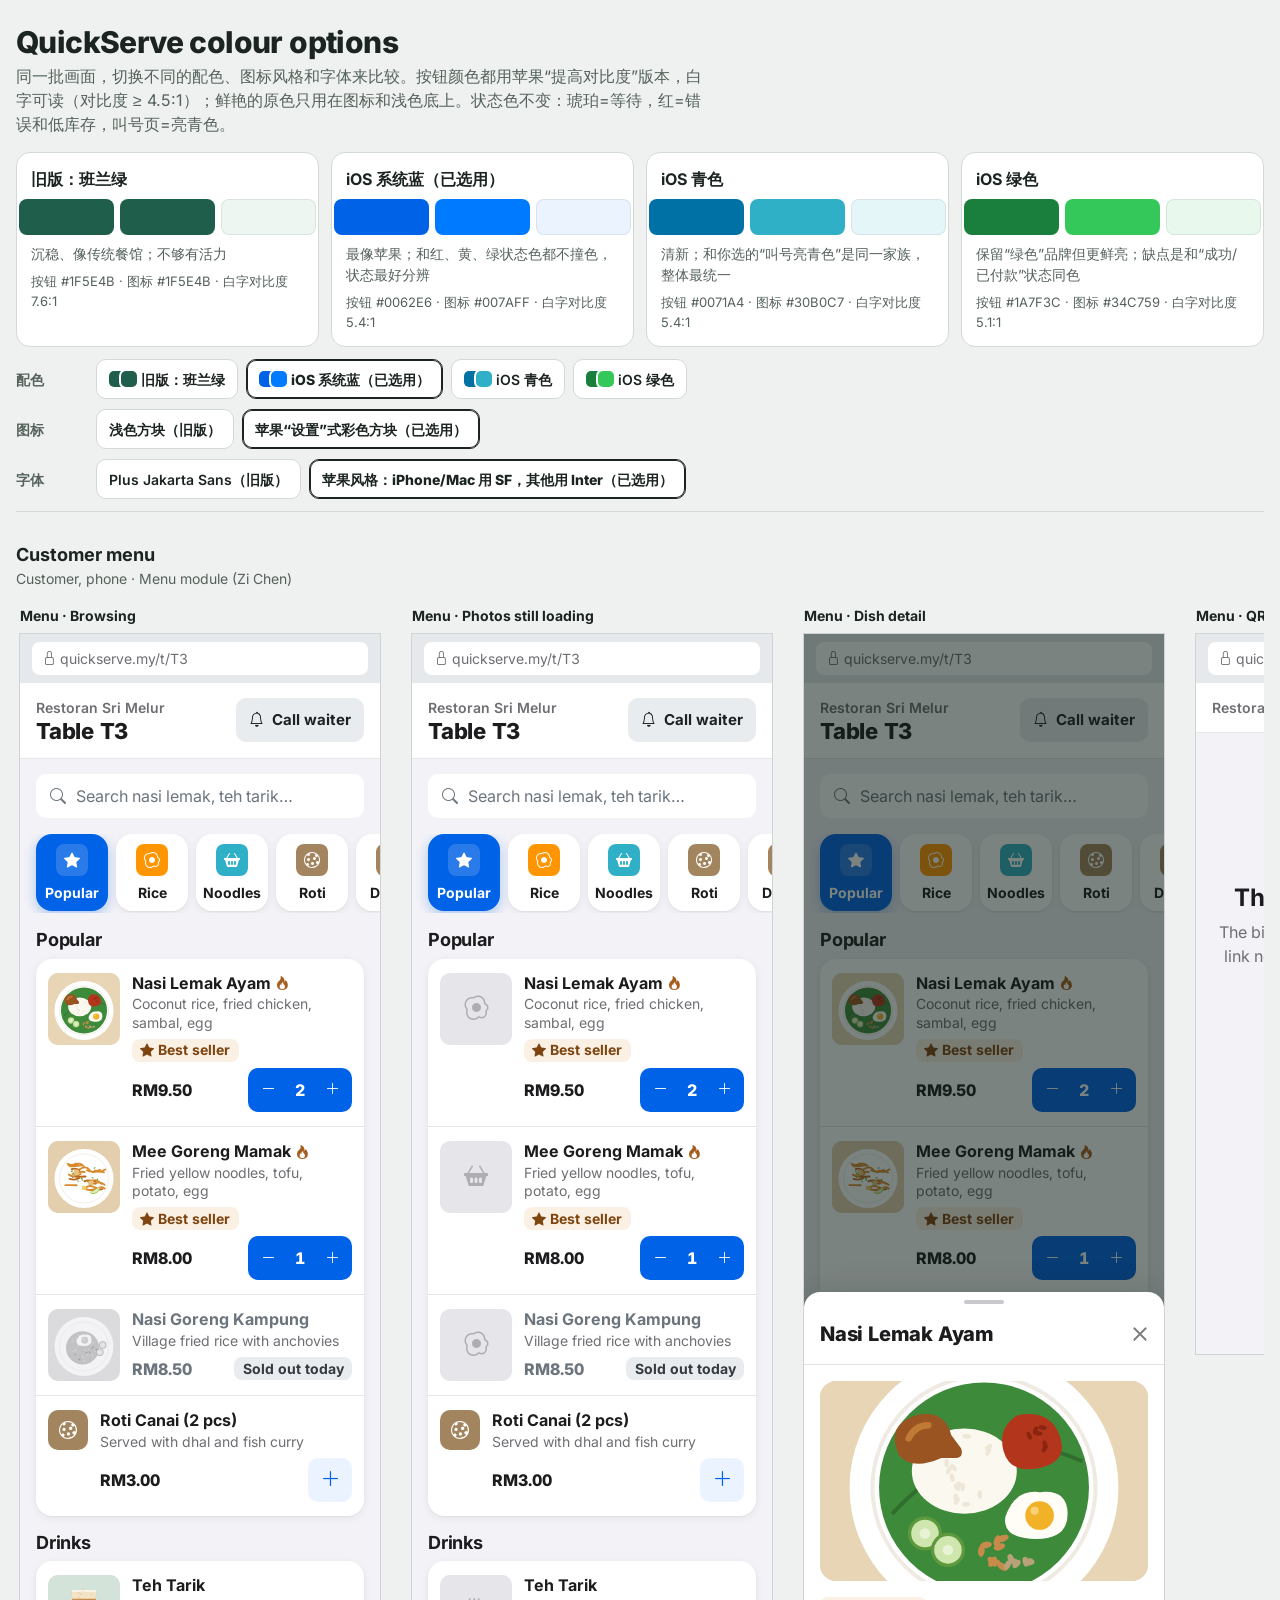
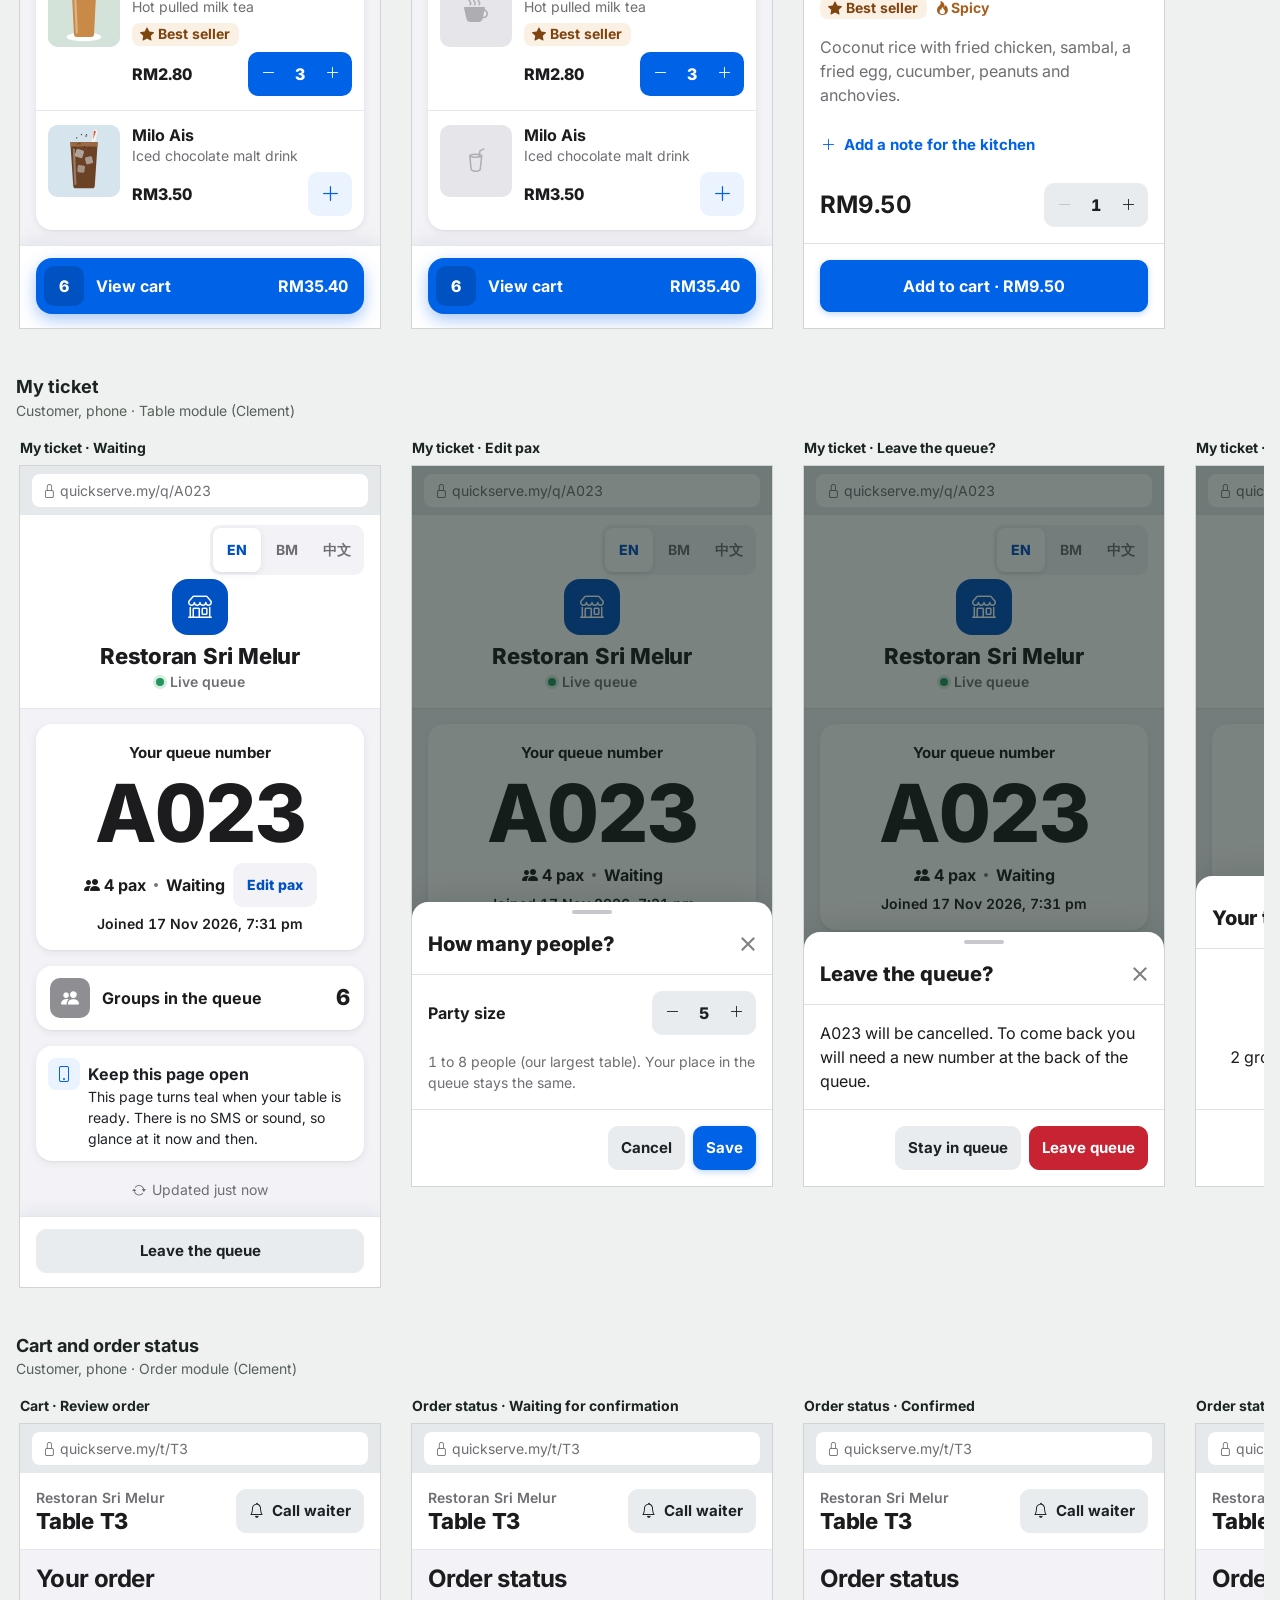
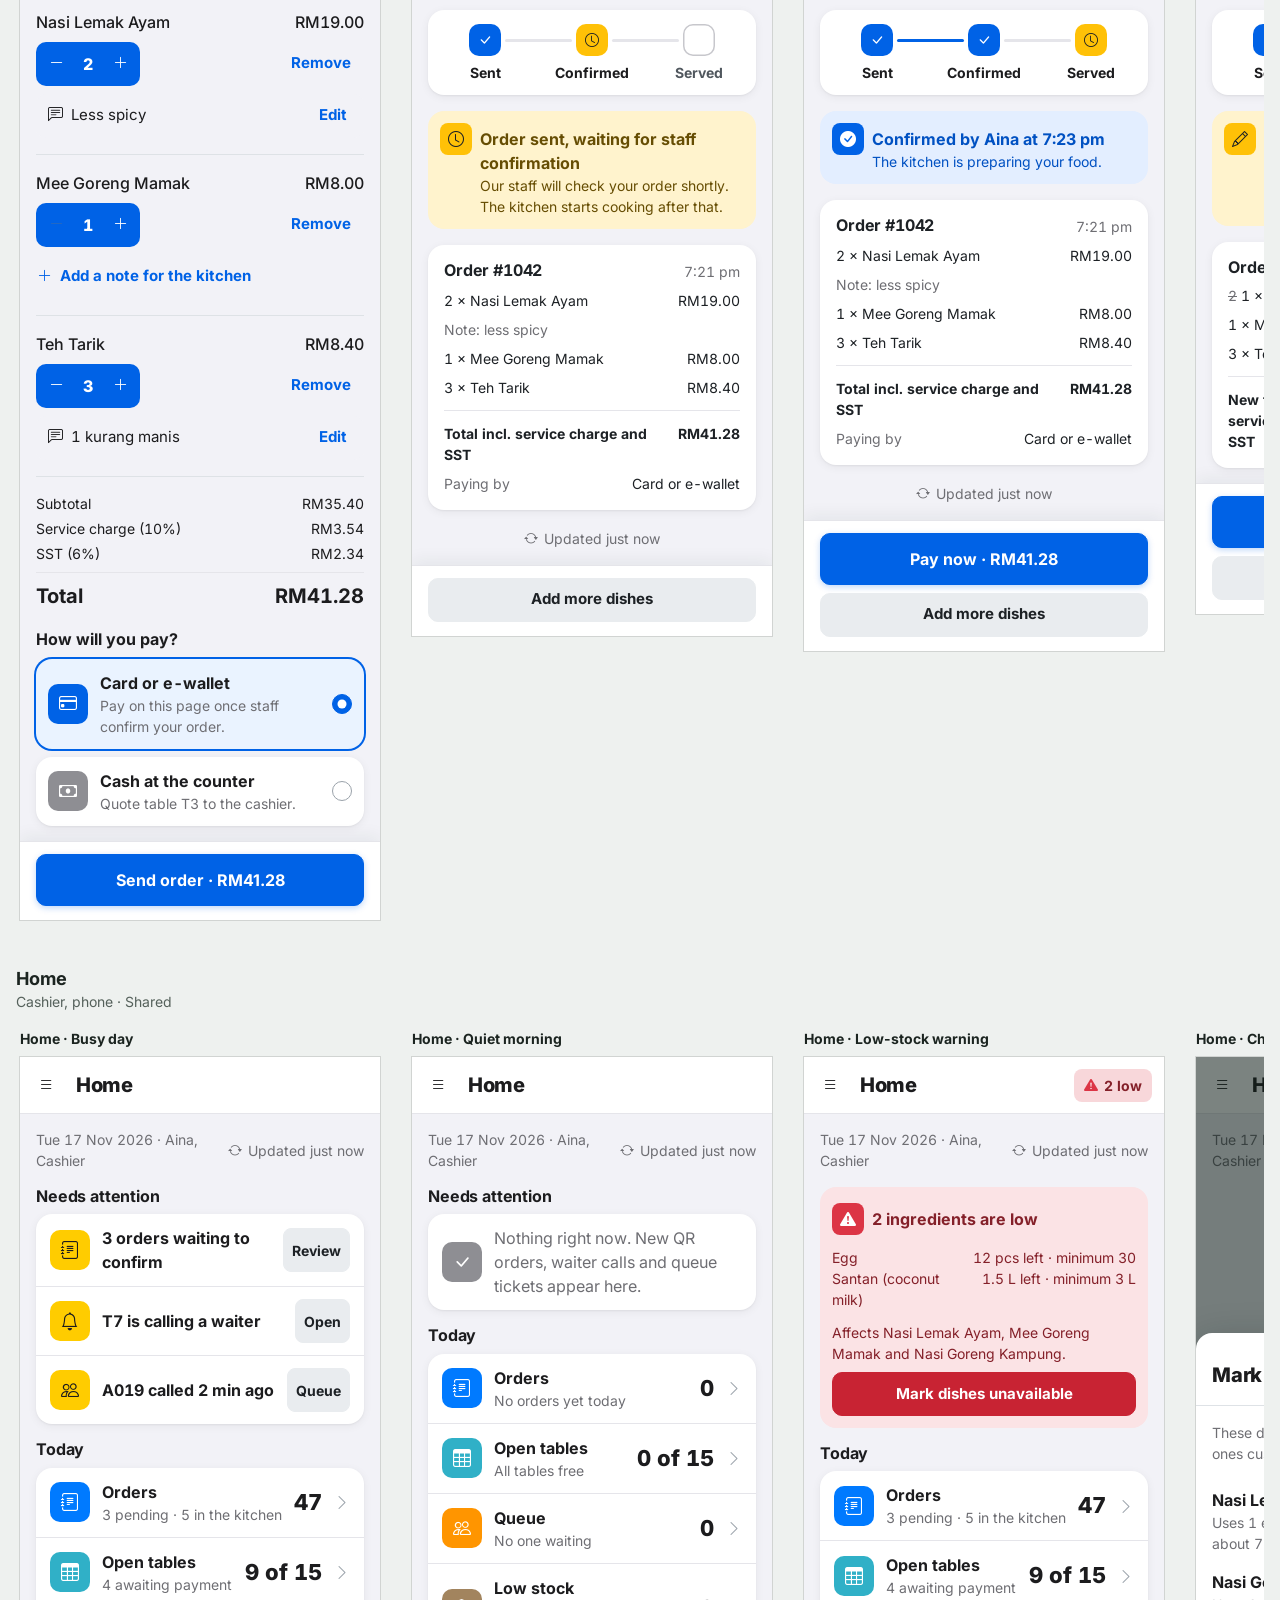
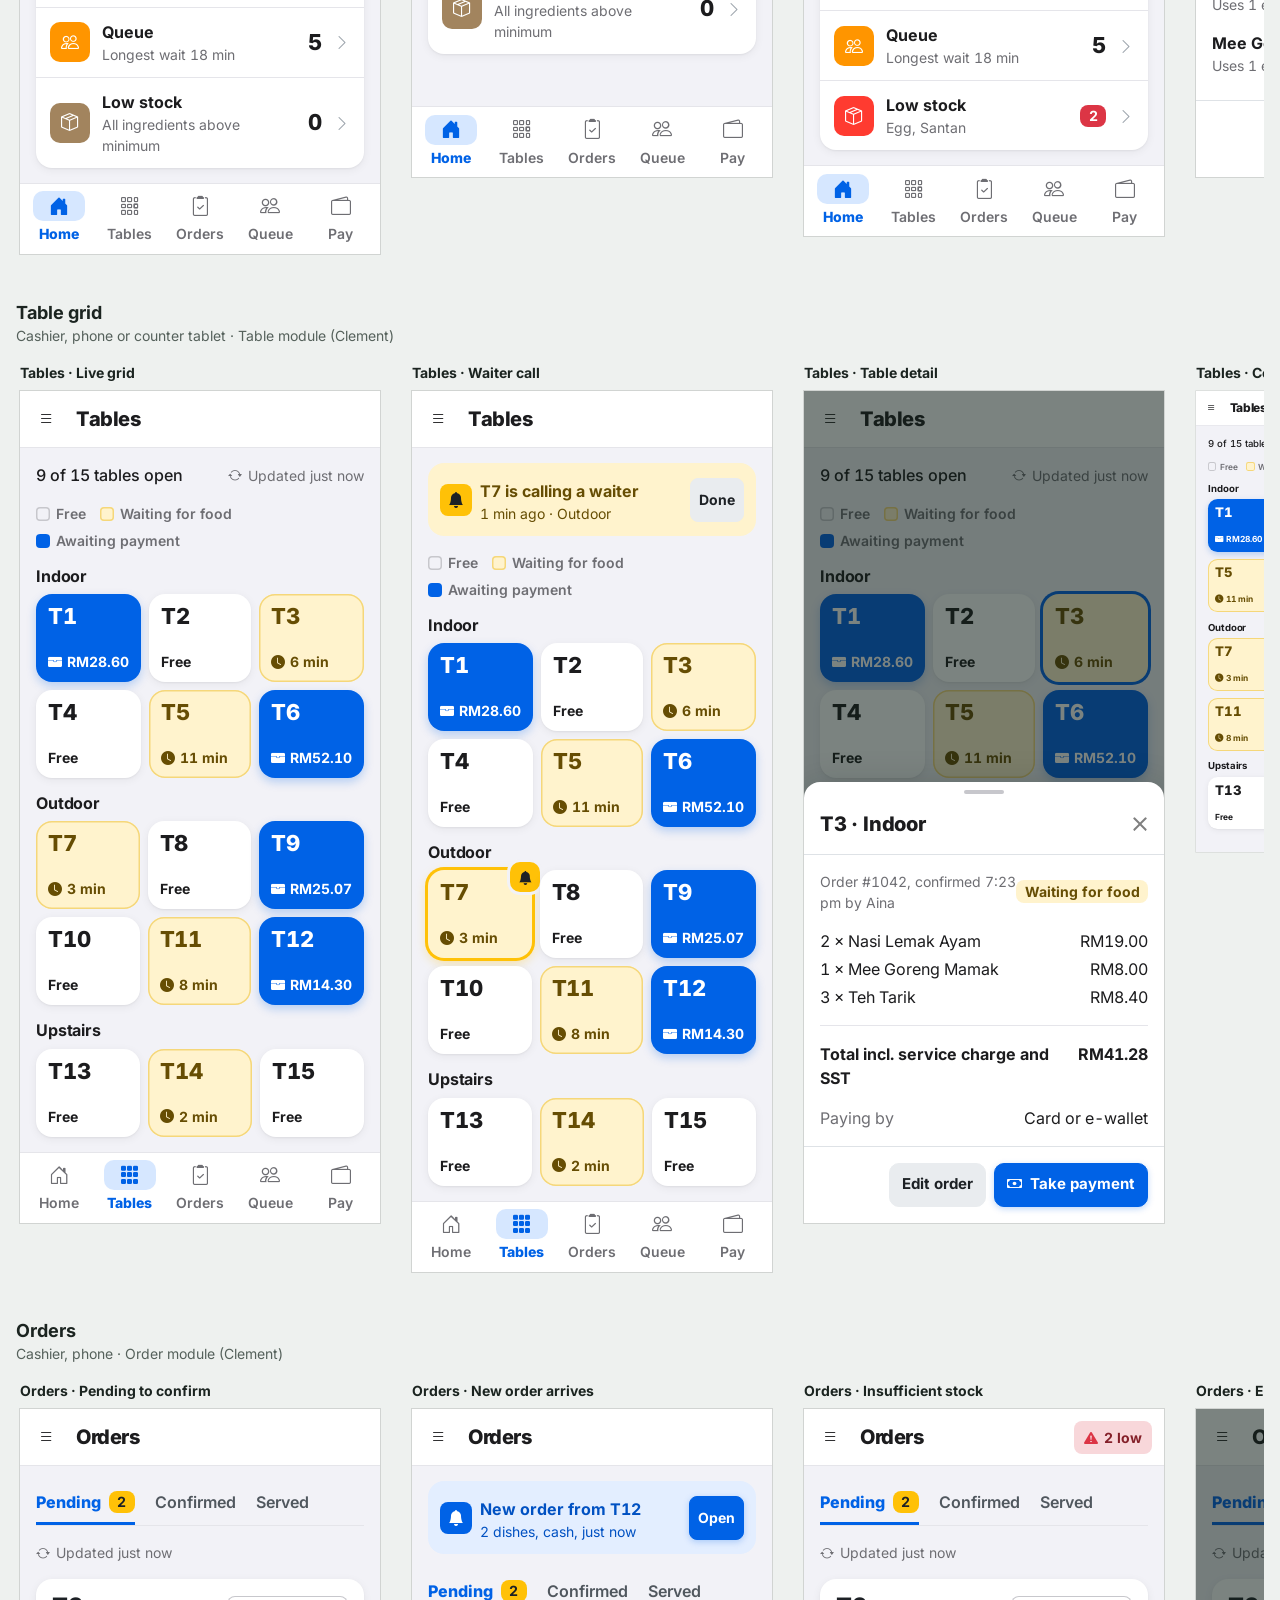
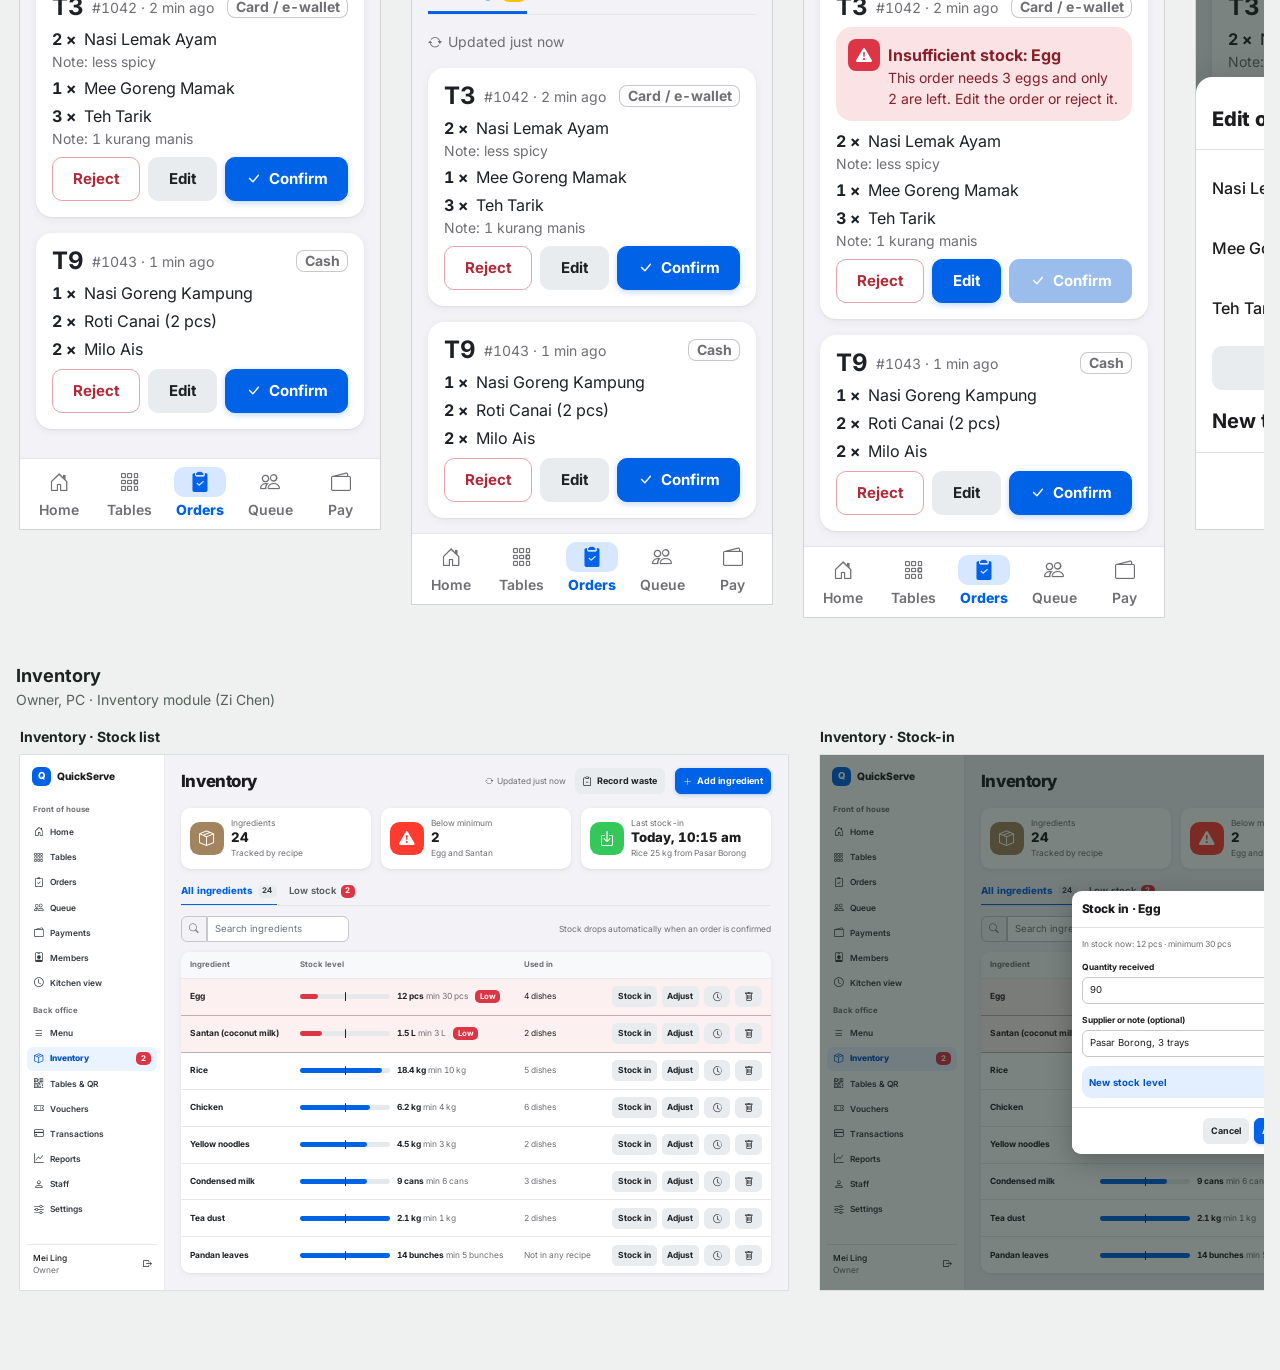
==== commit 5c696ff6: "Add dish page with photo upload; photos on the customer menu - Add dish becomes a full page: optiona" ====
--- a/design/palettes.html
+++ b/design/palettes.html
@@ -425,6 +425,23 @@
 .qs-ledger td.neg { color: #B02A37; font-weight: 700; } .qs-ledger td.pos { color: #1A6B40; font-weight: 700; }
 .qs-ledger tr.waste td { background: #FFF8E1; }
 .qs-table tr.table-warning { --bs-table-bg: #FFF8E1; --bs-table-color: #1C1C1E; }
+
+/* food photos (merchant uploads; mock-ups use flat illustrations) */
+.qs-ph { width: 72px; height: 72px; border-radius: var(--rs); overflow: hidden; flex: 0 0 auto; display: inline-flex; align-items: center; justify-content: center; background: #E5E5EA; }
+.qs-ph svg { display: block; width: 100%; height: 100%; }
+.qs-ph.sm { width: 44px; height: 44px; border-radius: 8px; }
+.qs-ph.wide { width: 100%; height: 200px; border-radius: var(--rm); }
+.qs-ph.loading { color: #AEAEB2; font-size: 1.5rem; }
+.qs-dish.out .qs-ph svg { filter: grayscale(1); opacity: .55; }
+.qs-ph-add { display: inline-flex; flex-direction: column; align-items: center; justify-content: center; gap: 0; width: 56px; height: 44px; border: 1.5px dashed var(--line2); border-radius: 8px; background: #fff; color: var(--p600); font: inherit; font-size: .75rem; font-weight: 700; line-height: 1.1; }
+.qs-ph-add .bi { font-size: 1rem; }
+.qs-dishform { display: grid; grid-template-columns: 360px 1fr; gap: 16px; align-items: start; }
+.qs-drop { display: flex; flex-direction: column; align-items: center; text-align: center; gap: 10px; padding: 28px 16px; border-radius: var(--rm); border: 2px dashed var(--line2); background: var(--mist); }
+.qs-drop.err { border-color: var(--r600); background: #FDF0F1; }
+.qs-photo { border-radius: var(--rm); overflow: hidden; aspect-ratio: 1; background: #E5E5EA; }
+.qs-photo svg { width: 100%; height: 100%; display: block; }
+.qs-photo.up svg { opacity: .45; }
+.qs-prog { height: 8px; border-radius: 4px; background: #E5E5EA; overflow: hidden; } .qs-prog i { display: block; height: 100%; background: var(--p600); border-radius: 4px; }
 </style>
 <style>
 [data-pal="pandan"] .dev { --p50:#EEF6F1; --p75:#E3F0E8; --p100:#D9EBE1; --p200:#A9C9BD; --p300:#9DB6AC; --p600:#1F5E4B; --p700:#174839; --p900:#0F2E25; --p600-rgb:31,94,75; --mist:#F1F3F5; --line:#DEE2E6; --line2:#CED4DA; --slate:#50575E; --ink:#1D2125; }
@@ -475,21 +492,21 @@
     <section class="d-flex flex-column gap-2"><h2 class="h-sec">Popular</h2><div class="qs-dishes">
       
   <div class="qs-dish">
-    <span class="qs-tile c-orange"><i class="bi bi-egg-fried" aria-hidden="true"></i></span>
+    <span class="qs-ph"><svg class="qs-food" width="72" height="72" viewBox="0 0 100 100" preserveAspectRatio="xMidYMid slice" role="img" aria-label="Photo of Nasi Lemak Ayam"><rect width="100" height="100" fill="#E8D5B5"/><circle cx="50" cy="52" r="41" fill="#FFFFFF"/><circle cx="50" cy="52" r="34" fill="none" stroke="#EFEAE2" stroke-width="1.2"/><circle cx="50" cy="52" r="32" fill="#3E8A3B"/><path d="M22 60 Q50 30 80 44" stroke="#2F6E2D" stroke-width="1.2" fill="none"/><ellipse cx="44" cy="47" rx="16" ry="13" fill="#FBF8F0"/><ellipse cx="44.7" cy="36.4" rx="1.3" ry="0.7" transform="rotate(1.8 44.7 36.4)" fill="#EEE7D8"/><ellipse cx="40.7" cy="45.9" rx="1.3" ry="0.7" transform="rotate(50.4 40.7 45.9)" fill="#EEE7D8"/><ellipse cx="51.3" cy="41.1" rx="1.3" ry="0.7" transform="rotate(115.8 51.3 41.1)" fill="#EEE7D8"/><ellipse cx="51.4" cy="39.7" rx="1.3" ry="0.7" transform="rotate(138.9 51.4 39.7)" fill="#EEE7D8"/><ellipse cx="44.5" cy="57.1" rx="1.3" ry="0.7" transform="rotate(173.6 44.5 57.1)" fill="#EEE7D8"/><ellipse cx="41.4" cy="55.1" rx="1.3" ry="0.7" transform="rotate(84.7 41.4 55.1)" fill="#EEE7D8"/><ellipse cx="39.3" cy="46.7" rx="1.3" ry="0.7" transform="rotate(114.4 39.3 46.7)" fill="#EEE7D8"/><ellipse cx="34.7" cy="42.6" rx="1.3" ry="0.7" transform="rotate(106.6 34.7 42.6)" fill="#EEE7D8"/><ellipse cx="43.5" cy="51.9" rx="1.3" ry="0.7" transform="rotate(92.7 43.5 51.9)" fill="#EEE7D8"/><ellipse cx="38.6" cy="44.5" rx="1.3" ry="0.7" transform="rotate(90.6 38.6 44.5)" fill="#EEE7D8"/><ellipse cx="40.3" cy="49" rx="1.3" ry="0.7" transform="rotate(71.7 40.3 49)" fill="#EEE7D8"/><ellipse cx="40.6" cy="41.5" rx="1.3" ry="0.7" transform="rotate(100.6 40.6 41.5)" fill="#EEE7D8"/><ellipse cx="42.3" cy="51.5" rx="1.3" ry="0.7" transform="rotate(136.3 42.3 51.5)" fill="#EEE7D8"/><ellipse cx="41.7" cy="56.1" rx="1.3" ry="0.7" transform="rotate(123.3 41.7 56.1)" fill="#EEE7D8"/><ellipse cx="48.7" cy="54.1" rx="1.3" ry="0.7" transform="rotate(89.8 48.7 54.1)" fill="#EEE7D8"/><ellipse cx="35.2" cy="42.1" rx="1.3" ry="0.7" transform="rotate(73.5 35.2 42.1)" fill="#EEE7D8"/><ellipse cx="41.7" cy="51.9" rx="1.3" ry="0.7" transform="rotate(61.8 41.7 51.9)" fill="#EEE7D8"/><ellipse cx="42" cy="51.3" rx="1.3" ry="0.7" transform="rotate(113.3 42 51.3)" fill="#EEE7D8"/><path d="M60 30 q10 -2 13 6 q3 8 -6 10 q-9 2 -11 -5 q-2 -7 4 -11z" fill="#B3361C"/><ellipse cx="63.8" cy="36.2" rx="1.3" ry="0.7" transform="rotate(68.1 63.8 36.2)" fill="#8C2510"/><ellipse cx="65.7" cy="34.6" rx="1.3" ry="0.7" transform="rotate(110.6 65.7 34.6)" fill="#8C2510"/><ellipse cx="68.6" cy="38.9" rx="1.3" ry="0.7" transform="rotate(72.1 68.6 38.9)" fill="#8C2510"/><ellipse cx="68.5" cy="40.1" rx="1.3" ry="0.7" transform="rotate(117.8 68.5 40.1)" fill="#8C2510"/><ellipse cx="67.9" cy="33.7" rx="1.3" ry="0.7" transform="rotate(11.8 67.9 33.7)" fill="#8C2510"/><ellipse cx="66.6" cy="35.5" rx="1.3" ry="0.7" transform="rotate(9 66.6 35.5)" fill="#8C2510"/><path d="M56.5 61 q2.8499999999999996 -8.549999999999999 10.45 -7.6 q8.549999999999999 -0.95 8.549999999999999 6.6499999999999995 q0 7.6 -9.5 7.6 q-10.45 0 -9.5 -6.6499999999999995z" fill="#FFFDF6"/><circle cx="66.95" cy="60.525" r="4.369999999999999" fill="#F2B227"/><circle cx="65.43" cy="59.1" r="1.2349999999999999" fill="#F8D274"/><circle cx="32" cy="66" r="5.2" fill="#5E9A3D"/><circle cx="32" cy="66" r="4.2" fill="#CFE6AE"/><circle cx="32" cy="66" r="1.6" fill="#E9F4D6"/><circle cx="39" cy="71" r="5.2" fill="#5E9A3D"/><circle cx="39" cy="71" r="4.2" fill="#CFE6AE"/><circle cx="39" cy="71" r="1.6" fill="#E9F4D6"/><ellipse cx="55.8" cy="67.5" rx="1.8" ry="1" transform="rotate(158.9 55.8 67.5)" fill="#C88A4B"/><ellipse cx="53.2" cy="74.8" rx="1.8" ry="1" transform="rotate(0.8 53.2 74.8)" fill="#C88A4B"/><ellipse cx="54" cy="68.3" rx="1.8" ry="1" transform="rotate(103.8 54 68.3)" fill="#C88A4B"/><ellipse cx="50.6" cy="69.5" rx="1.8" ry="1" transform="rotate(170 50.6 69.5)" fill="#C88A4B"/><ellipse cx="55.6" cy="76.1" rx="1.8" ry="1" transform="rotate(34.5 55.6 76.1)" fill="#C88A4B"/><ellipse cx="52.6" cy="74.6" rx="1.8" ry="1" transform="rotate(125.3 52.6 74.6)" fill="#C88A4B"/><ellipse cx="49.2" cy="71.3" rx="1.8" ry="1" transform="rotate(95 49.2 71.3)" fill="#C88A4B"/><ellipse cx="52.5" cy="74.6" rx="1.8" ry="1" transform="rotate(48.9 52.5 74.6)" fill="#C88A4B"/><ellipse cx="54.7" cy="70.1" rx="1.8" ry="1" transform="rotate(161.9 54.7 70.1)" fill="#C88A4B"/><ellipse cx="58.2" cy="73.7" rx="1.5" ry="0.9" transform="rotate(67.1 58.2 73.7)" fill="#B9A27A"/><ellipse cx="59.9" cy="75.3" rx="1.5" ry="0.9" transform="rotate(134.8 59.9 75.3)" fill="#B9A27A"/><ellipse cx="62.7" cy="74.6" rx="1.5" ry="0.9" transform="rotate(75.7 62.7 74.6)" fill="#B9A27A"/><ellipse cx="57.2" cy="75.6" rx="1.5" ry="0.9" transform="rotate(119.5 57.2 75.6)" fill="#B9A27A"/><ellipse cx="63.6" cy="74.5" rx="1.5" ry="0.9" transform="rotate(168.7 63.6 74.5)" fill="#B9A27A"/><ellipse cx="63.9" cy="74.8" rx="1.5" ry="0.9" transform="rotate(170.5 63.9 74.8)" fill="#B9A27A"/><ellipse cx="59.3" cy="74.6" rx="1.5" ry="0.9" transform="rotate(17.3 59.3 74.6)" fill="#B9A27A"/><path d="M24 42 q-4 -9 5 -12 q9 -2 11 6 l3 4 q1 3 -2 3 l-4 0 q-9 4 -13 -1z" fill="#9A5421"/><path d="M27 37 q2 -4 6 -4" stroke="#C17A35" stroke-width="2" fill="none" stroke-linecap="round"/></svg></span>
     <div class="flex-grow-1 min-w-0"><div class="nm">Nasi Lemak Ayam <span class="qs-spice" aria-label="Spicy"><i class="bi bi-fire" aria-hidden="true"></i></span></div><div class="ds">Coconut rice, fried chicken, sambal, egg</div>
       <div class="mt"><span class="badge qs-b-tea"><i class="bi bi-star-fill" aria-hidden="true"></i> Best seller</span></div>
       <div class="mt justify-content-between"><span class="pr">RM9.50</span><div class="qs-step" role="group" aria-label="Quantity"><button type="button" class="btn btn-link" aria-label="Decrease"><i class="bi bi-dash-lg" aria-hidden="true"></i></button><span>2</span><button type="button" class="btn btn-link" aria-label="Increase"><i class="bi bi-plus-lg" aria-hidden="true"></i></button></div></div></div>
   </div>
       
   <div class="qs-dish">
-    <span class="qs-tile c-teal"><i class="bi bi-basket2-fill" aria-hidden="true"></i></span>
+    <span class="qs-ph"><svg class="qs-food" width="72" height="72" viewBox="0 0 100 100" preserveAspectRatio="xMidYMid slice" role="img" aria-label="Photo of Mee Goreng Mamak"><rect width="100" height="100" fill="#E3CFAE"/><circle cx="50" cy="52" r="41" fill="#FFFFFF"/><circle cx="50" cy="52" r="34" fill="none" stroke="#EFEAE2" stroke-width="1.2"/><path d="M59.1 68.5 q4.9 0.1 16.5 -1.6" stroke="#B9661C" stroke-width="2.6" fill="none" stroke-linecap="round"/><path d="M30.6 35.1 q5.1 0.5 15.6 -1.2" stroke="#D88B2D" stroke-width="2.6" fill="none" stroke-linecap="round"/><path d="M54.2 40.5 q7.5 4.5 18 -0.3" stroke="#D88B2D" stroke-width="2.6" fill="none" stroke-linecap="round"/><path d="M36.6 34.6 q7.1 -6.5 13.1 0.6" stroke="#D88B2D" stroke-width="2.6" fill="none" stroke-linecap="round"/><path d="M50.6 56.1 q5 -2.9 15.6 0.4" stroke="#B9661C" stroke-width="2.6" fill="none" stroke-linecap="round"/><path d="M52.8 65 q5.2 -5.9 17.5 2.5" stroke="#D88B2D" stroke-width="2.6" fill="none" stroke-linecap="round"/><path d="M59.5 57 q5.4 -6.4 14.7 2.5" stroke="#D88B2D" stroke-width="2.6" fill="none" stroke-linecap="round"/><path d="M49.3 65.7 q5.4 4 17.3 1" stroke="#D88B2D" stroke-width="2.6" fill="none" stroke-linecap="round"/><path d="M30 52.6 q7.7 2.5 13.5 -1.2" stroke="#B9661C" stroke-width="2.6" fill="none" stroke-linecap="round"/><path d="M67.5 68.2 q4.7 -6.7 11.2 -2.3" stroke="#D88B2D" stroke-width="2.6" fill="none" stroke-linecap="round"/><path d="M28.9 46.6 q7.6 6 16.5 -1.1" stroke="#D88B2D" stroke-width="2.6" fill="none" stroke-linecap="round"/><path d="M28.5 33.9 q8 -1 13.4 -2.4" stroke="#D88B2D" stroke-width="2.6" fill="none" stroke-linecap="round"/><path d="M38.7 49.7 q6.1 0 13.4 -0.4" stroke="#B9661C" stroke-width="2.6" fill="none" stroke-linecap="round"/><path d="M34 45.6 q7.8 -3.6 16.9 -2.6" stroke="#D88B2D" stroke-width="2.6" fill="none" stroke-linecap="round"/><path d="M27.3 31.6 q8.2 4 11.2 -0.2" stroke="#D88B2D" stroke-width="2.6" fill="none" stroke-linecap="round"/><path d="M24.1 61.3 q7.6 -0.2 15.7 0.1" stroke="#D88B2D" stroke-width="2.6" fill="none" stroke-linecap="round"/><path d="M55.9 56.6 q6 3.4 10.6 2.5" stroke="#B9661C" stroke-width="2.6" fill="none" stroke-linecap="round"/><path d="M65.3 41 q6 3.8 14.2 -1.5" stroke="#D88B2D" stroke-width="2.6" fill="none" stroke-linecap="round"/><path d="M62.8 43.4 q5.7 -2.7 14.9 0.3" stroke="#D88B2D" stroke-width="2.6" fill="none" stroke-linecap="round"/><path d="M43.9 39.3 q8.7 -5.9 14 1.2" stroke="#D88B2D" stroke-width="2.6" fill="none" stroke-linecap="round"/><path d="M32.9 39 q6.1 -1.7 10.3 1.6" stroke="#B9661C" stroke-width="2.6" fill="none" stroke-linecap="round"/><path d="M66.2 58.2 q7.2 -2.2 12.3 2.6" stroke="#D88B2D" stroke-width="2.6" fill="none" stroke-linecap="round"/><rect x="36" y="40" width="7" height="7" rx="1.2" fill="#E7C27A"/><rect x="56" y="55" width="7" height="7" rx="1.2" fill="#E7C27A"/><rect x="47" y="62" width="6" height="6" rx="1.2" fill="#F2CF6A"/><ellipse cx="46.8" cy="52" rx="1.5" ry="0.9" transform="rotate(26.4 46.8 52)" fill="#6FA84A"/><ellipse cx="41.7" cy="55.7" rx="1.5" ry="0.9" transform="rotate(45.9 41.7 55.7)" fill="#6FA84A"/><ellipse cx="64.8" cy="37.4" rx="1.5" ry="0.9" transform="rotate(132.8 64.8 37.4)" fill="#6FA84A"/><ellipse cx="68.7" cy="53.5" rx="1.5" ry="0.9" transform="rotate(99.9 68.7 53.5)" fill="#6FA84A"/><ellipse cx="34.2" cy="50.3" rx="1.5" ry="0.9" transform="rotate(54.1 34.2 50.3)" fill="#6FA84A"/><ellipse cx="58.8" cy="61.8" rx="1.5" ry="0.9" transform="rotate(151.4 58.8 61.8)" fill="#6FA84A"/><ellipse cx="61.9" cy="51.2" rx="1.5" ry="0.9" transform="rotate(20.4 61.9 51.2)" fill="#6FA84A"/><ellipse cx="47.7" cy="54.1" rx="1.5" ry="0.9" transform="rotate(54.7 47.7 54.1)" fill="#6FA84A"/><ellipse cx="36.6" cy="47" rx="1.5" ry="0.9" transform="rotate(178.7 36.6 47)" fill="#6FA84A"/><ellipse cx="33.3" cy="42" rx="1.5" ry="0.9" transform="rotate(171.8 33.3 42)" fill="#6FA84A"/><path d="M72 64 a9 9 0 0 1 -14 8 z" fill="#9CCB4A"/><path d="M71 64.6 a8 8 0 0 1 -11.6 6.8 z" fill="#DCEFB6"/></svg></span>
     <div class="flex-grow-1 min-w-0"><div class="nm">Mee Goreng Mamak <span class="qs-spice" aria-label="Spicy"><i class="bi bi-fire" aria-hidden="true"></i></span></div><div class="ds">Fried yellow noodles, tofu, potato, egg</div>
       <div class="mt"><span class="badge qs-b-tea"><i class="bi bi-star-fill" aria-hidden="true"></i> Best seller</span></div>
       <div class="mt justify-content-between"><span class="pr">RM8.00</span><div class="qs-step" role="group" aria-label="Quantity"><button type="button" class="btn btn-link" aria-label="Decrease"><i class="bi bi-dash-lg" aria-hidden="true"></i></button><span>1</span><button type="button" class="btn btn-link" aria-label="Increase"><i class="bi bi-plus-lg" aria-hidden="true"></i></button></div></div></div>
   </div>
       
   <div class="qs-dish out">
-    <span class="qs-tile c-orange"><i class="bi bi-egg-fried" aria-hidden="true"></i></span>
+    <span class="qs-ph"><svg class="qs-food" width="72" height="72" viewBox="0 0 100 100" preserveAspectRatio="xMidYMid slice" role="img" aria-label="Photo of Nasi Goreng Kampung"><rect width="100" height="100" fill="#E6D2B0"/><circle cx="50" cy="52" r="41" fill="#FFFFFF"/><circle cx="50" cy="52" r="34" fill="none" stroke="#EFEAE2" stroke-width="1.2"/><circle cx="48" cy="54" r="23" fill="#E19E47"/><ellipse cx="49.9" cy="51.5" rx="1.4" ry="0.8" transform="rotate(46.1 49.9 51.5)" fill="#F0BD6D"/><ellipse cx="49" cy="68.3" rx="1.4" ry="0.8" transform="rotate(173.7 49 68.3)" fill="#F0BD6D"/><ellipse cx="31.1" cy="55" rx="1.4" ry="0.8" transform="rotate(117.6 31.1 55)" fill="#F0BD6D"/><ellipse cx="42.4" cy="36.3" rx="1.4" ry="0.8" transform="rotate(140 42.4 36.3)" fill="#F0BD6D"/><ellipse cx="43.5" cy="44.7" rx="1.4" ry="0.8" transform="rotate(46.4 43.5 44.7)" fill="#F0BD6D"/><ellipse cx="65.5" cy="55.1" rx="1.4" ry="0.8" transform="rotate(14 65.5 55.1)" fill="#F0BD6D"/><ellipse cx="38.7" cy="55.9" rx="1.4" ry="0.8" transform="rotate(31 38.7 55.9)" fill="#F0BD6D"/><ellipse cx="36.2" cy="44.9" rx="1.4" ry="0.8" transform="rotate(157.2 36.2 44.9)" fill="#F0BD6D"/><ellipse cx="38.4" cy="41" rx="1.4" ry="0.8" transform="rotate(177.5 38.4 41)" fill="#F0BD6D"/><ellipse cx="53.6" cy="67.3" rx="1.4" ry="0.8" transform="rotate(65.1 53.6 67.3)" fill="#F0BD6D"/><ellipse cx="41.3" cy="51.5" rx="1.4" ry="0.8" transform="rotate(63.2 41.3 51.5)" fill="#F0BD6D"/><ellipse cx="54.9" cy="63.3" rx="1.4" ry="0.8" transform="rotate(36.9 54.9 63.3)" fill="#F0BD6D"/><ellipse cx="51.4" cy="71.6" rx="1.4" ry="0.8" transform="rotate(77.8 51.4 71.6)" fill="#F0BD6D"/><ellipse cx="53" cy="45" rx="1.4" ry="0.8" transform="rotate(102.7 53 45)" fill="#F0BD6D"/><ellipse cx="62.4" cy="46.6" rx="1.4" ry="0.8" transform="rotate(31.5 62.4 46.6)" fill="#F0BD6D"/><ellipse cx="44.9" cy="50" rx="1.4" ry="0.8" transform="rotate(71.8 44.9 50)" fill="#F0BD6D"/><ellipse cx="45.3" cy="49.6" rx="1.4" ry="0.8" transform="rotate(61.7 45.3 49.6)" fill="#F0BD6D"/><ellipse cx="61.8" cy="66.7" rx="1.4" ry="0.8" transform="rotate(98.1 61.8 66.7)" fill="#F0BD6D"/><ellipse cx="36.8" cy="62.5" rx="1.4" ry="0.8" transform="rotate(79.3 36.8 62.5)" fill="#F0BD6D"/><ellipse cx="33.7" cy="58.5" rx="1.4" ry="0.8" transform="rotate(105 33.7 58.5)" fill="#F0BD6D"/><ellipse cx="47.1" cy="65" rx="1.4" ry="0.8" transform="rotate(7.1 47.1 65)" fill="#F0BD6D"/><ellipse cx="42.4" cy="41" rx="1.4" ry="0.8" transform="rotate(97.7 42.4 41)" fill="#F0BD6D"/><ellipse cx="48.1" cy="51" rx="1.4" ry="0.8" transform="rotate(7.4 48.1 51)" fill="#F0BD6D"/><ellipse cx="47.8" cy="66.4" rx="1.4" ry="0.8" transform="rotate(83.7 47.8 66.4)" fill="#F0BD6D"/><ellipse cx="64.9" cy="58.8" rx="1.4" ry="0.8" transform="rotate(25.6 64.9 58.8)" fill="#F0BD6D"/><ellipse cx="37.1" cy="57.9" rx="1.4" ry="0.8" transform="rotate(176.8 37.1 57.9)" fill="#F0BD6D"/><ellipse cx="50.8" cy="37.1" rx="1.4" ry="0.8" transform="rotate(66.6 50.8 37.1)" fill="#F0BD6D"/><ellipse cx="55.8" cy="43.9" rx="1.4" ry="0.8" transform="rotate(101.5 55.8 43.9)" fill="#F0BD6D"/><ellipse cx="34.2" cy="45.4" rx="1.4" ry="0.8" transform="rotate(152.1 34.2 45.4)" fill="#F0BD6D"/><ellipse cx="51.2" cy="57.2" rx="1.4" ry="0.8" transform="rotate(121.8 51.2 57.2)" fill="#F0BD6D"/><ellipse cx="60.2" cy="46.4" rx="1.4" ry="0.8" transform="rotate(62.1 60.2 46.4)" fill="#F0BD6D"/><ellipse cx="58.5" cy="38" rx="1.4" ry="0.8" transform="rotate(89.4 58.5 38)" fill="#F0BD6D"/><ellipse cx="37.5" cy="59.2" rx="1.4" ry="0.8" transform="rotate(135.4 37.5 59.2)" fill="#F0BD6D"/><ellipse cx="49.6" cy="35.9" rx="1.4" ry="0.8" transform="rotate(167.6 49.6 35.9)" fill="#F0BD6D"/><ellipse cx="34.2" cy="42.3" rx="1.4" ry="0.8" transform="rotate(8.8 34.2 42.3)" fill="#F0BD6D"/><ellipse cx="56.6" cy="55.6" rx="1.4" ry="0.8" transform="rotate(29.9 56.6 55.6)" fill="#F0BD6D"/><ellipse cx="38.5" cy="55.7" rx="1.4" ry="0.8" transform="rotate(11.3 38.5 55.7)" fill="#F0BD6D"/><ellipse cx="62.5" cy="64.2" rx="1.4" ry="0.8" transform="rotate(21.9 62.5 64.2)" fill="#F0BD6D"/><ellipse cx="49.5" cy="72.5" rx="1.4" ry="0.8" transform="rotate(115.4 49.5 72.5)" fill="#F0BD6D"/><ellipse cx="60.5" cy="50.9" rx="1.4" ry="0.8" transform="rotate(48.5 60.5 50.9)" fill="#F0BD6D"/><ellipse cx="66.8" cy="55.9" rx="1.4" ry="0.8" transform="rotate(30.2 66.8 55.9)" fill="#C6461F"/><ellipse cx="61.4" cy="54.6" rx="1.4" ry="0.8" transform="rotate(117.6 61.4 54.6)" fill="#C6461F"/><ellipse cx="53.5" cy="60.5" rx="1.4" ry="0.8" transform="rotate(14.1 53.5 60.5)" fill="#C6461F"/><ellipse cx="43.2" cy="70.1" rx="1.4" ry="0.8" transform="rotate(163 43.2 70.1)" fill="#C6461F"/><ellipse cx="62.7" cy="52.5" rx="1.4" ry="0.8" transform="rotate(60 62.7 52.5)" fill="#C6461F"/><ellipse cx="57.9" cy="60.3" rx="1.4" ry="0.8" transform="rotate(53.3 57.9 60.3)" fill="#C6461F"/><ellipse cx="58.2" cy="47.7" rx="1.4" ry="0.8" transform="rotate(115.2 58.2 47.7)" fill="#C6461F"/><ellipse cx="44" cy="69.8" rx="1.4" ry="0.8" transform="rotate(100.2 44 69.8)" fill="#C6461F"/><ellipse cx="44.9" cy="50" rx="1.4" ry="0.8" transform="rotate(10.2 44.9 50)" fill="#C6461F"/><ellipse cx="37.6" cy="62.9" rx="1.4" ry="0.8" transform="rotate(109.2 37.6 62.9)" fill="#C6461F"/><ellipse cx="44.4" cy="69.1" rx="1.4" ry="0.8" transform="rotate(38.1 44.4 69.1)" fill="#6FA84A"/><ellipse cx="58" cy="53.9" rx="1.4" ry="0.8" transform="rotate(151.2 58 53.9)" fill="#6FA84A"/><ellipse cx="44.2" cy="65.7" rx="1.4" ry="0.8" transform="rotate(111.4 44.2 65.7)" fill="#6FA84A"/><ellipse cx="47.8" cy="38.9" rx="1.4" ry="0.8" transform="rotate(137.7 47.8 38.9)" fill="#6FA84A"/><ellipse cx="59.2" cy="39.6" rx="1.4" ry="0.8" transform="rotate(77.8 59.2 39.6)" fill="#6FA84A"/><ellipse cx="47.4" cy="58.4" rx="1.4" ry="0.8" transform="rotate(169.4 47.4 58.4)" fill="#6FA84A"/><ellipse cx="54.3" cy="47.3" rx="1.4" ry="0.8" transform="rotate(8.5 54.3 47.3)" fill="#6FA84A"/><ellipse cx="47.7" cy="37.5" rx="1.4" ry="0.8" transform="rotate(177.1 47.7 37.5)" fill="#6FA84A"/><path d="M39.5 44 q3.1500000000000004 -9.450000000000001 11.55 -8.4 q9.450000000000001 -1.05 9.450000000000001 7.3500000000000005 q0 8.4 -10.5 8.4 q-11.55 0 -10.5 -7.3500000000000005z" fill="#FFFDF6"/><circle cx="51.05" cy="43.475" r="4.83" fill="#F2B227"/><circle cx="49.37" cy="41.9" r="1.3650000000000002" fill="#F8D274"/><circle cx="76" cy="50" r="5.2" fill="#5E9A3D"/><circle cx="76" cy="50" r="4.2" fill="#CFE6AE"/><circle cx="76" cy="50" r="1.6" fill="#E9F4D6"/><circle cx="72" cy="60" r="5.2" fill="#5E9A3D"/><circle cx="72" cy="60" r="4.2" fill="#CFE6AE"/><circle cx="72" cy="60" r="1.6" fill="#E9F4D6"/></svg></span>
     <div class="flex-grow-1 min-w-0"><div class="nm">Nasi Goreng Kampung</div><div class="ds">Village fried rice with anchovies</div>
       
       <div class="mt justify-content-between"><span class="pr">RM8.50</span><span class="badge qs-b-neutral">Sold out today</span></div></div>
@@ -504,18 +521,117 @@
     <section class="d-flex flex-column gap-2"><h2 class="h-sec">Drinks</h2><div class="qs-dishes">
       
   <div class="qs-dish">
-    <span class="qs-tile c-brown"><i class="bi bi-cup-hot-fill" aria-hidden="true"></i></span>
+    <span class="qs-ph"><svg class="qs-food" width="72" height="72" viewBox="0 0 100 100" preserveAspectRatio="xMidYMid slice" role="img" aria-label="Photo of Teh Tarik"><rect width="100" height="100" fill="#D4E3DA"/><ellipse cx="50" cy="86" rx="24" ry="6" fill="#FFFFFF"/><path d="M33 22 h34 l-3 60 q0 4 -4 4 h-20 q-4 0 -4 -4z" fill="#C98A47"/><path d="M33 22 h34 l-0.6 11 h-32.8z" fill="#F3E4C6"/><ellipse cx="47.5" cy="19.3" rx="1.5" ry="0.9" transform="rotate(156.5 47.5 19.3)" fill="#E2CDA3"/><ellipse cx="60.1" cy="27.6" rx="1.5" ry="0.9" transform="rotate(1 60.1 27.6)" fill="#E2CDA3"/><ellipse cx="50.1" cy="22.4" rx="1.5" ry="0.9" transform="rotate(49.9 50.1 22.4)" fill="#E2CDA3"/><ellipse cx="48" cy="22.2" rx="1.5" ry="0.9" transform="rotate(117 48 22.2)" fill="#E2CDA3"/><ellipse cx="42.6" cy="25.1" rx="1.5" ry="0.9" transform="rotate(77.4 42.6 25.1)" fill="#E2CDA3"/><ellipse cx="42.8" cy="31.4" rx="1.5" ry="0.9" transform="rotate(2.2 42.8 31.4)" fill="#E2CDA3"/><ellipse cx="45.7" cy="26.5" rx="1.5" ry="0.9" transform="rotate(86.3 45.7 26.5)" fill="#E2CDA3"/><path d="M38 36 l2 44" stroke="#FFFFFF" stroke-opacity=".35" stroke-width="3" stroke-linecap="round"/><path d="M33 22 h34" stroke="#FFFFFF" stroke-width="1.5"/></svg></span>
     <div class="flex-grow-1 min-w-0"><div class="nm">Teh Tarik</div><div class="ds">Hot pulled milk tea</div>
       <div class="mt"><span class="badge qs-b-tea"><i class="bi bi-star-fill" aria-hidden="true"></i> Best seller</span></div>
       <div class="mt justify-content-between"><span class="pr">RM2.80</span><div class="qs-step" role="group" aria-label="Quantity"><button type="button" class="btn btn-link" aria-label="Decrease"><i class="bi bi-dash-lg" aria-hidden="true"></i></button><span>3</span><button type="button" class="btn btn-link" aria-label="Increase"><i class="bi bi-plus-lg" aria-hidden="true"></i></button></div></div></div>
   </div>
       
   <div class="qs-dish">
-    <span class="qs-tile c-blue"><i class="bi bi-cup-straw" aria-hidden="true"></i></span>
+    <span class="qs-ph"><svg class="qs-food" width="72" height="72" viewBox="0 0 100 100" preserveAspectRatio="xMidYMid slice" role="img" aria-label="Photo of Milo Ais"><rect width="100" height="100" fill="#D6E4EE"/><rect x="60" y="6" width="5" height="40" rx="2" fill="#F4F4F4" transform="rotate(12 62 26)"/><path d="M60 8 l3 0 l-1.5 12z" fill="#E4573D" transform="rotate(12 62 26)"/><path d="M31 24 h38 l-4 60 q0 4 -4 4 h-22 q-4 0 -4 -4z" fill="#6B4226"/><rect x="38" y="34" width="11" height="11" rx="2" fill="#EAF3F7" fill-opacity=".55" transform="rotate(18 43 40)"/><rect x="52" y="44" width="10" height="10" rx="2" fill="#EAF3F7" fill-opacity=".5" transform="rotate(-14 57 49)"/><rect x="41" y="56" width="10" height="10" rx="2" fill="#EAF3F7" fill-opacity=".45" transform="rotate(8 46 61)"/><path d="M31 24 h38 l-0.5 6 h-37z" fill="#9A6A43"/><ellipse cx="40" cy="17.8" rx="1.3" ry="0.7" transform="rotate(100.9 40 17.8)" fill="#4A2C17"/><ellipse cx="50.6" cy="30.3" rx="1.3" ry="0.7" transform="rotate(128 50.6 30.3)" fill="#4A2C17"/><ellipse cx="52.6" cy="15.5" rx="1.3" ry="0.7" transform="rotate(33.2 52.6 15.5)" fill="#4A2C17"/><ellipse cx="44.4" cy="26" rx="1.3" ry="0.7" transform="rotate(85.9 44.4 26)" fill="#4A2C17"/><ellipse cx="57.3" cy="32.7" rx="1.3" ry="0.7" transform="rotate(179 57.3 32.7)" fill="#4A2C17"/><ellipse cx="41.2" cy="26.2" rx="1.3" ry="0.7" transform="rotate(157.1 41.2 26.2)" fill="#4A2C17"/><ellipse cx="37.6" cy="31.2" rx="1.3" ry="0.7" transform="rotate(162.7 37.6 31.2)" fill="#4A2C17"/><ellipse cx="53.7" cy="13.6" rx="1.3" ry="0.7" transform="rotate(67.8 53.7 13.6)" fill="#4A2C17"/><ellipse cx="46.5" cy="13.2" rx="1.3" ry="0.7" transform="rotate(57 46.5 13.2)" fill="#4A2C17"/><path d="M36 34 l2 48" stroke="#FFFFFF" stroke-opacity=".3" stroke-width="3" stroke-linecap="round"/></svg></span>
     <div class="flex-grow-1 min-w-0"><div class="nm">Milo Ais</div><div class="ds">Iced chocolate malt drink</div>
       
       <div class="mt justify-content-between"><span class="pr">RM3.50</span><button type="button" class="qs-add" aria-label="Add Milo Ais"><i class="bi bi-plus-lg" aria-hidden="true"></i></button></div></div>
   </div></div></section></main><div class="qs-bar"><a href="#" class="qs-cartbar text-decoration-none"><span class="n">6</span><span class="flex-grow-1">View cart</span><span>RM35.40</span></a></div></div></figure>
+      <figure class="state state-ph"><figcaption>Menu · Photos still loading</figcaption><div class="dev dev-ph"><div class="qs-url"><span><i class="bi bi-lock" aria-hidden="true"></i> quickserve.my/t/T3</span></div><header class="qs-chd"><div class="flex-grow-1 min-w-0"><div class="qs-chd-k">Restoran Sri Melur</div><div class="qs-chd-t">Table T3</div></div><button type="button" class="btn btn-outline-secondary"><i class="bi bi-bell me-2" aria-hidden="true"></i>Call waiter</button></header><main class="qs-body">
+    <div class="qs-search"><i class="bi bi-search" aria-hidden="true"></i> Search nasi lemak, teh tarik…</div>
+    <div class="qs-chips"><button type="button" class="qs-cat on" aria-pressed="true"><span class="qs-tile c-blue sm"><i class="bi bi-star-fill" aria-hidden="true"></i></span>Popular</button><button type="button" class="qs-cat"><span class="qs-tile c-orange sm"><i class="bi bi-egg-fried" aria-hidden="true"></i></span>Rice</button><button type="button" class="qs-cat"><span class="qs-tile c-teal sm"><i class="bi bi-basket2-fill" aria-hidden="true"></i></span>Noodles</button><button type="button" class="qs-cat"><span class="qs-tile c-brown sm"><i class="bi bi-cookie" aria-hidden="true"></i></span>Roti</button><button type="button" class="qs-cat"><span class="qs-tile c-brown sm"><i class="bi bi-cup-hot-fill" aria-hidden="true"></i></span>Drinks</button><button type="button" class="qs-cat"><span class="qs-tile c-mint sm"><i class="bi bi-cake2-fill" aria-hidden="true"></i></span>Desserts</button></div>
+    <section class="d-flex flex-column gap-2"><h2 class="h-sec">Popular</h2><div class="qs-dishes">
+      
+  <div class="qs-dish">
+    <span class="qs-ph loading" aria-label="Photo loading"><i class="bi bi-egg-fried" aria-hidden="true"></i></span>
+    <div class="flex-grow-1 min-w-0"><div class="nm">Nasi Lemak Ayam <span class="qs-spice" aria-label="Spicy"><i class="bi bi-fire" aria-hidden="true"></i></span></div><div class="ds">Coconut rice, fried chicken, sambal, egg</div>
+      <div class="mt"><span class="badge qs-b-tea"><i class="bi bi-star-fill" aria-hidden="true"></i> Best seller</span></div>
+      <div class="mt justify-content-between"><span class="pr">RM9.50</span><div class="qs-step" role="group" aria-label="Quantity"><button type="button" class="btn btn-link" aria-label="Decrease"><i class="bi bi-dash-lg" aria-hidden="true"></i></button><span>2</span><button type="button" class="btn btn-link" aria-label="Increase"><i class="bi bi-plus-lg" aria-hidden="true"></i></button></div></div></div>
+  </div>
+      
+  <div class="qs-dish">
+    <span class="qs-ph loading" aria-label="Photo loading"><i class="bi bi-basket2-fill" aria-hidden="true"></i></span>
+    <div class="flex-grow-1 min-w-0"><div class="nm">Mee Goreng Mamak <span class="qs-spice" aria-label="Spicy"><i class="bi bi-fire" aria-hidden="true"></i></span></div><div class="ds">Fried yellow noodles, tofu, potato, egg</div>
+      <div class="mt"><span class="badge qs-b-tea"><i class="bi bi-star-fill" aria-hidden="true"></i> Best seller</span></div>
+      <div class="mt justify-content-between"><span class="pr">RM8.00</span><div class="qs-step" role="group" aria-label="Quantity"><button type="button" class="btn btn-link" aria-label="Decrease"><i class="bi bi-dash-lg" aria-hidden="true"></i></button><span>1</span><button type="button" class="btn btn-link" aria-label="Increase"><i class="bi bi-plus-lg" aria-hidden="true"></i></button></div></div></div>
+  </div>
+      
+  <div class="qs-dish out">
+    <span class="qs-ph loading" aria-label="Photo loading"><i class="bi bi-egg-fried" aria-hidden="true"></i></span>
+    <div class="flex-grow-1 min-w-0"><div class="nm">Nasi Goreng Kampung</div><div class="ds">Village fried rice with anchovies</div>
+      
+      <div class="mt justify-content-between"><span class="pr">RM8.50</span><span class="badge qs-b-neutral">Sold out today</span></div></div>
+  </div>
+      
+  <div class="qs-dish">
+    <span class="qs-tile c-brown"><i class="bi bi-cookie" aria-hidden="true"></i></span>
+    <div class="flex-grow-1 min-w-0"><div class="nm">Roti Canai (2 pcs)</div><div class="ds">Served with dhal and fish curry</div>
+      
+      <div class="mt justify-content-between"><span class="pr">RM3.00</span><button type="button" class="qs-add" aria-label="Add Roti Canai (2 pcs)"><i class="bi bi-plus-lg" aria-hidden="true"></i></button></div></div>
+  </div></div></section>
+    <section class="d-flex flex-column gap-2"><h2 class="h-sec">Drinks</h2><div class="qs-dishes">
+      
+  <div class="qs-dish">
+    <span class="qs-ph loading" aria-label="Photo loading"><i class="bi bi-cup-hot-fill" aria-hidden="true"></i></span>
+    <div class="flex-grow-1 min-w-0"><div class="nm">Teh Tarik</div><div class="ds">Hot pulled milk tea</div>
+      <div class="mt"><span class="badge qs-b-tea"><i class="bi bi-star-fill" aria-hidden="true"></i> Best seller</span></div>
+      <div class="mt justify-content-between"><span class="pr">RM2.80</span><div class="qs-step" role="group" aria-label="Quantity"><button type="button" class="btn btn-link" aria-label="Decrease"><i class="bi bi-dash-lg" aria-hidden="true"></i></button><span>3</span><button type="button" class="btn btn-link" aria-label="Increase"><i class="bi bi-plus-lg" aria-hidden="true"></i></button></div></div></div>
+  </div>
+      
+  <div class="qs-dish">
+    <span class="qs-ph loading" aria-label="Photo loading"><i class="bi bi-cup-straw" aria-hidden="true"></i></span>
+    <div class="flex-grow-1 min-w-0"><div class="nm">Milo Ais</div><div class="ds">Iced chocolate malt drink</div>
+      
+      <div class="mt justify-content-between"><span class="pr">RM3.50</span><button type="button" class="qs-add" aria-label="Add Milo Ais"><i class="bi bi-plus-lg" aria-hidden="true"></i></button></div></div>
+  </div></div></section></main><div class="qs-bar"><a href="#" class="qs-cartbar text-decoration-none"><span class="n">6</span><span class="flex-grow-1">View cart</span><span>RM35.40</span></a></div></div></figure>
+      <figure class="state state-ph"><figcaption>Menu · Dish detail</figcaption><div class="dev dev-ph"><div class="qs-url"><span><i class="bi bi-lock" aria-hidden="true"></i> quickserve.my/t/T3</span></div><header class="qs-chd"><div class="flex-grow-1 min-w-0"><div class="qs-chd-k">Restoran Sri Melur</div><div class="qs-chd-t">Table T3</div></div><button type="button" class="btn btn-outline-secondary"><i class="bi bi-bell me-2" aria-hidden="true"></i>Call waiter</button></header><main class="qs-body">
+    <div class="qs-search"><i class="bi bi-search" aria-hidden="true"></i> Search nasi lemak, teh tarik…</div>
+    <div class="qs-chips"><button type="button" class="qs-cat on" aria-pressed="true"><span class="qs-tile c-blue sm"><i class="bi bi-star-fill" aria-hidden="true"></i></span>Popular</button><button type="button" class="qs-cat"><span class="qs-tile c-orange sm"><i class="bi bi-egg-fried" aria-hidden="true"></i></span>Rice</button><button type="button" class="qs-cat"><span class="qs-tile c-teal sm"><i class="bi bi-basket2-fill" aria-hidden="true"></i></span>Noodles</button><button type="button" class="qs-cat"><span class="qs-tile c-brown sm"><i class="bi bi-cookie" aria-hidden="true"></i></span>Roti</button><button type="button" class="qs-cat"><span class="qs-tile c-brown sm"><i class="bi bi-cup-hot-fill" aria-hidden="true"></i></span>Drinks</button><button type="button" class="qs-cat"><span class="qs-tile c-mint sm"><i class="bi bi-cake2-fill" aria-hidden="true"></i></span>Desserts</button></div>
+    <section class="d-flex flex-column gap-2"><h2 class="h-sec">Popular</h2><div class="qs-dishes">
+      
+  <div class="qs-dish">
+    <span class="qs-ph"><svg class="qs-food" width="72" height="72" viewBox="0 0 100 100" preserveAspectRatio="xMidYMid slice" role="img" aria-label="Photo of Nasi Lemak Ayam"><rect width="100" height="100" fill="#E8D5B5"/><circle cx="50" cy="52" r="41" fill="#FFFFFF"/><circle cx="50" cy="52" r="34" fill="none" stroke="#EFEAE2" stroke-width="1.2"/><circle cx="50" cy="52" r="32" fill="#3E8A3B"/><path d="M22 60 Q50 30 80 44" stroke="#2F6E2D" stroke-width="1.2" fill="none"/><ellipse cx="44" cy="47" rx="16" ry="13" fill="#FBF8F0"/><ellipse cx="44.7" cy="36.4" rx="1.3" ry="0.7" transform="rotate(1.8 44.7 36.4)" fill="#EEE7D8"/><ellipse cx="40.7" cy="45.9" rx="1.3" ry="0.7" transform="rotate(50.4 40.7 45.9)" fill="#EEE7D8"/><ellipse cx="51.3" cy="41.1" rx="1.3" ry="0.7" transform="rotate(115.8 51.3 41.1)" fill="#EEE7D8"/><ellipse cx="51.4" cy="39.7" rx="1.3" ry="0.7" transform="rotate(138.9 51.4 39.7)" fill="#EEE7D8"/><ellipse cx="44.5" cy="57.1" rx="1.3" ry="0.7" transform="rotate(173.6 44.5 57.1)" fill="#EEE7D8"/><ellipse cx="41.4" cy="55.1" rx="1.3" ry="0.7" transform="rotate(84.7 41.4 55.1)" fill="#EEE7D8"/><ellipse cx="39.3" cy="46.7" rx="1.3" ry="0.7" transform="rotate(114.4 39.3 46.7)" fill="#EEE7D8"/><ellipse cx="34.7" cy="42.6" rx="1.3" ry="0.7" transform="rotate(106.6 34.7 42.6)" fill="#EEE7D8"/><ellipse cx="43.5" cy="51.9" rx="1.3" ry="0.7" transform="rotate(92.7 43.5 51.9)" fill="#EEE7D8"/><ellipse cx="38.6" cy="44.5" rx="1.3" ry="0.7" transform="rotate(90.6 38.6 44.5)" fill="#EEE7D8"/><ellipse cx="40.3" cy="49" rx="1.3" ry="0.7" transform="rotate(71.7 40.3 49)" fill="#EEE7D8"/><ellipse cx="40.6" cy="41.5" rx="1.3" ry="0.7" transform="rotate(100.6 40.6 41.5)" fill="#EEE7D8"/><ellipse cx="42.3" cy="51.5" rx="1.3" ry="0.7" transform="rotate(136.3 42.3 51.5)" fill="#EEE7D8"/><ellipse cx="41.7" cy="56.1" rx="1.3" ry="0.7" transform="rotate(123.3 41.7 56.1)" fill="#EEE7D8"/><ellipse cx="48.7" cy="54.1" rx="1.3" ry="0.7" transform="rotate(89.8 48.7 54.1)" fill="#EEE7D8"/><ellipse cx="35.2" cy="42.1" rx="1.3" ry="0.7" transform="rotate(73.5 35.2 42.1)" fill="#EEE7D8"/><ellipse cx="41.7" cy="51.9" rx="1.3" ry="0.7" transform="rotate(61.8 41.7 51.9)" fill="#EEE7D8"/><ellipse cx="42" cy="51.3" rx="1.3" ry="0.7" transform="rotate(113.3 42 51.3)" fill="#EEE7D8"/><path d="M60 30 q10 -2 13 6 q3 8 -6 10 q-9 2 -11 -5 q-2 -7 4 -11z" fill="#B3361C"/><ellipse cx="63.8" cy="36.2" rx="1.3" ry="0.7" transform="rotate(68.1 63.8 36.2)" fill="#8C2510"/><ellipse cx="65.7" cy="34.6" rx="1.3" ry="0.7" transform="rotate(110.6 65.7 34.6)" fill="#8C2510"/><ellipse cx="68.6" cy="38.9" rx="1.3" ry="0.7" transform="rotate(72.1 68.6 38.9)" fill="#8C2510"/><ellipse cx="68.5" cy="40.1" rx="1.3" ry="0.7" transform="rotate(117.8 68.5 40.1)" fill="#8C2510"/><ellipse cx="67.9" cy="33.7" rx="1.3" ry="0.7" transform="rotate(11.8 67.9 33.7)" fill="#8C2510"/><ellipse cx="66.6" cy="35.5" rx="1.3" ry="0.7" transform="rotate(9 66.6 35.5)" fill="#8C2510"/><path d="M56.5 61 q2.8499999999999996 -8.549999999999999 10.45 -7.6 q8.549999999999999 -0.95 8.549999999999999 6.6499999999999995 q0 7.6 -9.5 7.6 q-10.45 0 -9.5 -6.6499999999999995z" fill="#FFFDF6"/><circle cx="66.95" cy="60.525" r="4.369999999999999" fill="#F2B227"/><circle cx="65.43" cy="59.1" r="1.2349999999999999" fill="#F8D274"/><circle cx="32" cy="66" r="5.2" fill="#5E9A3D"/><circle cx="32" cy="66" r="4.2" fill="#CFE6AE"/><circle cx="32" cy="66" r="1.6" fill="#E9F4D6"/><circle cx="39" cy="71" r="5.2" fill="#5E9A3D"/><circle cx="39" cy="71" r="4.2" fill="#CFE6AE"/><circle cx="39" cy="71" r="1.6" fill="#E9F4D6"/><ellipse cx="55.8" cy="67.5" rx="1.8" ry="1" transform="rotate(158.9 55.8 67.5)" fill="#C88A4B"/><ellipse cx="53.2" cy="74.8" rx="1.8" ry="1" transform="rotate(0.8 53.2 74.8)" fill="#C88A4B"/><ellipse cx="54" cy="68.3" rx="1.8" ry="1" transform="rotate(103.8 54 68.3)" fill="#C88A4B"/><ellipse cx="50.6" cy="69.5" rx="1.8" ry="1" transform="rotate(170 50.6 69.5)" fill="#C88A4B"/><ellipse cx="55.6" cy="76.1" rx="1.8" ry="1" transform="rotate(34.5 55.6 76.1)" fill="#C88A4B"/><ellipse cx="52.6" cy="74.6" rx="1.8" ry="1" transform="rotate(125.3 52.6 74.6)" fill="#C88A4B"/><ellipse cx="49.2" cy="71.3" rx="1.8" ry="1" transform="rotate(95 49.2 71.3)" fill="#C88A4B"/><ellipse cx="52.5" cy="74.6" rx="1.8" ry="1" transform="rotate(48.9 52.5 74.6)" fill="#C88A4B"/><ellipse cx="54.7" cy="70.1" rx="1.8" ry="1" transform="rotate(161.9 54.7 70.1)" fill="#C88A4B"/><ellipse cx="58.2" cy="73.7" rx="1.5" ry="0.9" transform="rotate(67.1 58.2 73.7)" fill="#B9A27A"/><ellipse cx="59.9" cy="75.3" rx="1.5" ry="0.9" transform="rotate(134.8 59.9 75.3)" fill="#B9A27A"/><ellipse cx="62.7" cy="74.6" rx="1.5" ry="0.9" transform="rotate(75.7 62.7 74.6)" fill="#B9A27A"/><ellipse cx="57.2" cy="75.6" rx="1.5" ry="0.9" transform="rotate(119.5 57.2 75.6)" fill="#B9A27A"/><ellipse cx="63.6" cy="74.5" rx="1.5" ry="0.9" transform="rotate(168.7 63.6 74.5)" fill="#B9A27A"/><ellipse cx="63.9" cy="74.8" rx="1.5" ry="0.9" transform="rotate(170.5 63.9 74.8)" fill="#B9A27A"/><ellipse cx="59.3" cy="74.6" rx="1.5" ry="0.9" transform="rotate(17.3 59.3 74.6)" fill="#B9A27A"/><path d="M24 42 q-4 -9 5 -12 q9 -2 11 6 l3 4 q1 3 -2 3 l-4 0 q-9 4 -13 -1z" fill="#9A5421"/><path d="M27 37 q2 -4 6 -4" stroke="#C17A35" stroke-width="2" fill="none" stroke-linecap="round"/></svg></span>
+    <div class="flex-grow-1 min-w-0"><div class="nm">Nasi Lemak Ayam <span class="qs-spice" aria-label="Spicy"><i class="bi bi-fire" aria-hidden="true"></i></span></div><div class="ds">Coconut rice, fried chicken, sambal, egg</div>
+      <div class="mt"><span class="badge qs-b-tea"><i class="bi bi-star-fill" aria-hidden="true"></i> Best seller</span></div>
+      <div class="mt justify-content-between"><span class="pr">RM9.50</span><div class="qs-step" role="group" aria-label="Quantity"><button type="button" class="btn btn-link" aria-label="Decrease"><i class="bi bi-dash-lg" aria-hidden="true"></i></button><span>2</span><button type="button" class="btn btn-link" aria-label="Increase"><i class="bi bi-plus-lg" aria-hidden="true"></i></button></div></div></div>
+  </div>
+      
+  <div class="qs-dish">
+    <span class="qs-ph"><svg class="qs-food" width="72" height="72" viewBox="0 0 100 100" preserveAspectRatio="xMidYMid slice" role="img" aria-label="Photo of Mee Goreng Mamak"><rect width="100" height="100" fill="#E3CFAE"/><circle cx="50" cy="52" r="41" fill="#FFFFFF"/><circle cx="50" cy="52" r="34" fill="none" stroke="#EFEAE2" stroke-width="1.2"/><path d="M59.1 68.5 q4.9 0.1 16.5 -1.6" stroke="#B9661C" stroke-width="2.6" fill="none" stroke-linecap="round"/><path d="M30.6 35.1 q5.1 0.5 15.6 -1.2" stroke="#D88B2D" stroke-width="2.6" fill="none" stroke-linecap="round"/><path d="M54.2 40.5 q7.5 4.5 18 -0.3" stroke="#D88B2D" stroke-width="2.6" fill="none" stroke-linecap="round"/><path d="M36.6 34.6 q7.1 -6.5 13.1 0.6" stroke="#D88B2D" stroke-width="2.6" fill="none" stroke-linecap="round"/><path d="M50.6 56.1 q5 -2.9 15.6 0.4" stroke="#B9661C" stroke-width="2.6" fill="none" stroke-linecap="round"/><path d="M52.8 65 q5.2 -5.9 17.5 2.5" stroke="#D88B2D" stroke-width="2.6" fill="none" stroke-linecap="round"/><path d="M59.5 57 q5.4 -6.4 14.7 2.5" stroke="#D88B2D" stroke-width="2.6" fill="none" stroke-linecap="round"/><path d="M49.3 65.7 q5.4 4 17.3 1" stroke="#D88B2D" stroke-width="2.6" fill="none" stroke-linecap="round"/><path d="M30 52.6 q7.7 2.5 13.5 -1.2" stroke="#B9661C" stroke-width="2.6" fill="none" stroke-linecap="round"/><path d="M67.5 68.2 q4.7 -6.7 11.2 -2.3" stroke="#D88B2D" stroke-width="2.6" fill="none" stroke-linecap="round"/><path d="M28.9 46.6 q7.6 6 16.5 -1.1" stroke="#D88B2D" stroke-width="2.6" fill="none" stroke-linecap="round"/><path d="M28.5 33.9 q8 -1 13.4 -2.4" stroke="#D88B2D" stroke-width="2.6" fill="none" stroke-linecap="round"/><path d="M38.7 49.7 q6.1 0 13.4 -0.4" stroke="#B9661C" stroke-width="2.6" fill="none" stroke-linecap="round"/><path d="M34 45.6 q7.8 -3.6 16.9 -2.6" stroke="#D88B2D" stroke-width="2.6" fill="none" stroke-linecap="round"/><path d="M27.3 31.6 q8.2 4 11.2 -0.2" stroke="#D88B2D" stroke-width="2.6" fill="none" stroke-linecap="round"/><path d="M24.1 61.3 q7.6 -0.2 15.7 0.1" stroke="#D88B2D" stroke-width="2.6" fill="none" stroke-linecap="round"/><path d="M55.9 56.6 q6 3.4 10.6 2.5" stroke="#B9661C" stroke-width="2.6" fill="none" stroke-linecap="round"/><path d="M65.3 41 q6 3.8 14.2 -1.5" stroke="#D88B2D" stroke-width="2.6" fill="none" stroke-linecap="round"/><path d="M62.8 43.4 q5.7 -2.7 14.9 0.3" stroke="#D88B2D" stroke-width="2.6" fill="none" stroke-linecap="round"/><path d="M43.9 39.3 q8.7 -5.9 14 1.2" stroke="#D88B2D" stroke-width="2.6" fill="none" stroke-linecap="round"/><path d="M32.9 39 q6.1 -1.7 10.3 1.6" stroke="#B9661C" stroke-width="2.6" fill="none" stroke-linecap="round"/><path d="M66.2 58.2 q7.2 -2.2 12.3 2.6" stroke="#D88B2D" stroke-width="2.6" fill="none" stroke-linecap="round"/><rect x="36" y="40" width="7" height="7" rx="1.2" fill="#E7C27A"/><rect x="56" y="55" width="7" height="7" rx="1.2" fill="#E7C27A"/><rect x="47" y="62" width="6" height="6" rx="1.2" fill="#F2CF6A"/><ellipse cx="46.8" cy="52" rx="1.5" ry="0.9" transform="rotate(26.4 46.8 52)" fill="#6FA84A"/><ellipse cx="41.7" cy="55.7" rx="1.5" ry="0.9" transform="rotate(45.9 41.7 55.7)" fill="#6FA84A"/><ellipse cx="64.8" cy="37.4" rx="1.5" ry="0.9" transform="rotate(132.8 64.8 37.4)" fill="#6FA84A"/><ellipse cx="68.7" cy="53.5" rx="1.5" ry="0.9" transform="rotate(99.9 68.7 53.5)" fill="#6FA84A"/><ellipse cx="34.2" cy="50.3" rx="1.5" ry="0.9" transform="rotate(54.1 34.2 50.3)" fill="#6FA84A"/><ellipse cx="58.8" cy="61.8" rx="1.5" ry="0.9" transform="rotate(151.4 58.8 61.8)" fill="#6FA84A"/><ellipse cx="61.9" cy="51.2" rx="1.5" ry="0.9" transform="rotate(20.4 61.9 51.2)" fill="#6FA84A"/><ellipse cx="47.7" cy="54.1" rx="1.5" ry="0.9" transform="rotate(54.7 47.7 54.1)" fill="#6FA84A"/><ellipse cx="36.6" cy="47" rx="1.5" ry="0.9" transform="rotate(178.7 36.6 47)" fill="#6FA84A"/><ellipse cx="33.3" cy="42" rx="1.5" ry="0.9" transform="rotate(171.8 33.3 42)" fill="#6FA84A"/><path d="M72 64 a9 9 0 0 1 -14 8 z" fill="#9CCB4A"/><path d="M71 64.6 a8 8 0 0 1 -11.6 6.8 z" fill="#DCEFB6"/></svg></span>
+    <div class="flex-grow-1 min-w-0"><div class="nm">Mee Goreng Mamak <span class="qs-spice" aria-label="Spicy"><i class="bi bi-fire" aria-hidden="true"></i></span></div><div class="ds">Fried yellow noodles, tofu, potato, egg</div>
+      <div class="mt"><span class="badge qs-b-tea"><i class="bi bi-star-fill" aria-hidden="true"></i> Best seller</span></div>
+      <div class="mt justify-content-between"><span class="pr">RM8.00</span><div class="qs-step" role="group" aria-label="Quantity"><button type="button" class="btn btn-link" aria-label="Decrease"><i class="bi bi-dash-lg" aria-hidden="true"></i></button><span>1</span><button type="button" class="btn btn-link" aria-label="Increase"><i class="bi bi-plus-lg" aria-hidden="true"></i></button></div></div></div>
+  </div>
+      
+  <div class="qs-dish out">
+    <span class="qs-ph"><svg class="qs-food" width="72" height="72" viewBox="0 0 100 100" preserveAspectRatio="xMidYMid slice" role="img" aria-label="Photo of Nasi Goreng Kampung"><rect width="100" height="100" fill="#E6D2B0"/><circle cx="50" cy="52" r="41" fill="#FFFFFF"/><circle cx="50" cy="52" r="34" fill="none" stroke="#EFEAE2" stroke-width="1.2"/><circle cx="48" cy="54" r="23" fill="#E19E47"/><ellipse cx="49.9" cy="51.5" rx="1.4" ry="0.8" transform="rotate(46.1 49.9 51.5)" fill="#F0BD6D"/><ellipse cx="49" cy="68.3" rx="1.4" ry="0.8" transform="rotate(173.7 49 68.3)" fill="#F0BD6D"/><ellipse cx="31.1" cy="55" rx="1.4" ry="0.8" transform="rotate(117.6 31.1 55)" fill="#F0BD6D"/><ellipse cx="42.4" cy="36.3" rx="1.4" ry="0.8" transform="rotate(140 42.4 36.3)" fill="#F0BD6D"/><ellipse cx="43.5" cy="44.7" rx="1.4" ry="0.8" transform="rotate(46.4 43.5 44.7)" fill="#F0BD6D"/><ellipse cx="65.5" cy="55.1" rx="1.4" ry="0.8" transform="rotate(14 65.5 55.1)" fill="#F0BD6D"/><ellipse cx="38.7" cy="55.9" rx="1.4" ry="0.8" transform="rotate(31 38.7 55.9)" fill="#F0BD6D"/><ellipse cx="36.2" cy="44.9" rx="1.4" ry="0.8" transform="rotate(157.2 36.2 44.9)" fill="#F0BD6D"/><ellipse cx="38.4" cy="41" rx="1.4" ry="0.8" transform="rotate(177.5 38.4 41)" fill="#F0BD6D"/><ellipse cx="53.6" cy="67.3" rx="1.4" ry="0.8" transform="rotate(65.1 53.6 67.3)" fill="#F0BD6D"/><ellipse cx="41.3" cy="51.5" rx="1.4" ry="0.8" transform="rotate(63.2 41.3 51.5)" fill="#F0BD6D"/><ellipse cx="54.9" cy="63.3" rx="1.4" ry="0.8" transform="rotate(36.9 54.9 63.3)" fill="#F0BD6D"/><ellipse cx="51.4" cy="71.6" rx="1.4" ry="0.8" transform="rotate(77.8 51.4 71.6)" fill="#F0BD6D"/><ellipse cx="53" cy="45" rx="1.4" ry="0.8" transform="rotate(102.7 53 45)" fill="#F0BD6D"/><ellipse cx="62.4" cy="46.6" rx="1.4" ry="0.8" transform="rotate(31.5 62.4 46.6)" fill="#F0BD6D"/><ellipse cx="44.9" cy="50" rx="1.4" ry="0.8" transform="rotate(71.8 44.9 50)" fill="#F0BD6D"/><ellipse cx="45.3" cy="49.6" rx="1.4" ry="0.8" transform="rotate(61.7 45.3 49.6)" fill="#F0BD6D"/><ellipse cx="61.8" cy="66.7" rx="1.4" ry="0.8" transform="rotate(98.1 61.8 66.7)" fill="#F0BD6D"/><ellipse cx="36.8" cy="62.5" rx="1.4" ry="0.8" transform="rotate(79.3 36.8 62.5)" fill="#F0BD6D"/><ellipse cx="33.7" cy="58.5" rx="1.4" ry="0.8" transform="rotate(105 33.7 58.5)" fill="#F0BD6D"/><ellipse cx="47.1" cy="65" rx="1.4" ry="0.8" transform="rotate(7.1 47.1 65)" fill="#F0BD6D"/><ellipse cx="42.4" cy="41" rx="1.4" ry="0.8" transform="rotate(97.7 42.4 41)" fill="#F0BD6D"/><ellipse cx="48.1" cy="51" rx="1.4" ry="0.8" transform="rotate(7.4 48.1 51)" fill="#F0BD6D"/><ellipse cx="47.8" cy="66.4" rx="1.4" ry="0.8" transform="rotate(83.7 47.8 66.4)" fill="#F0BD6D"/><ellipse cx="64.9" cy="58.8" rx="1.4" ry="0.8" transform="rotate(25.6 64.9 58.8)" fill="#F0BD6D"/><ellipse cx="37.1" cy="57.9" rx="1.4" ry="0.8" transform="rotate(176.8 37.1 57.9)" fill="#F0BD6D"/><ellipse cx="50.8" cy="37.1" rx="1.4" ry="0.8" transform="rotate(66.6 50.8 37.1)" fill="#F0BD6D"/><ellipse cx="55.8" cy="43.9" rx="1.4" ry="0.8" transform="rotate(101.5 55.8 43.9)" fill="#F0BD6D"/><ellipse cx="34.2" cy="45.4" rx="1.4" ry="0.8" transform="rotate(152.1 34.2 45.4)" fill="#F0BD6D"/><ellipse cx="51.2" cy="57.2" rx="1.4" ry="0.8" transform="rotate(121.8 51.2 57.2)" fill="#F0BD6D"/><ellipse cx="60.2" cy="46.4" rx="1.4" ry="0.8" transform="rotate(62.1 60.2 46.4)" fill="#F0BD6D"/><ellipse cx="58.5" cy="38" rx="1.4" ry="0.8" transform="rotate(89.4 58.5 38)" fill="#F0BD6D"/><ellipse cx="37.5" cy="59.2" rx="1.4" ry="0.8" transform="rotate(135.4 37.5 59.2)" fill="#F0BD6D"/><ellipse cx="49.6" cy="35.9" rx="1.4" ry="0.8" transform="rotate(167.6 49.6 35.9)" fill="#F0BD6D"/><ellipse cx="34.2" cy="42.3" rx="1.4" ry="0.8" transform="rotate(8.8 34.2 42.3)" fill="#F0BD6D"/><ellipse cx="56.6" cy="55.6" rx="1.4" ry="0.8" transform="rotate(29.9 56.6 55.6)" fill="#F0BD6D"/><ellipse cx="38.5" cy="55.7" rx="1.4" ry="0.8" transform="rotate(11.3 38.5 55.7)" fill="#F0BD6D"/><ellipse cx="62.5" cy="64.2" rx="1.4" ry="0.8" transform="rotate(21.9 62.5 64.2)" fill="#F0BD6D"/><ellipse cx="49.5" cy="72.5" rx="1.4" ry="0.8" transform="rotate(115.4 49.5 72.5)" fill="#F0BD6D"/><ellipse cx="60.5" cy="50.9" rx="1.4" ry="0.8" transform="rotate(48.5 60.5 50.9)" fill="#F0BD6D"/><ellipse cx="66.8" cy="55.9" rx="1.4" ry="0.8" transform="rotate(30.2 66.8 55.9)" fill="#C6461F"/><ellipse cx="61.4" cy="54.6" rx="1.4" ry="0.8" transform="rotate(117.6 61.4 54.6)" fill="#C6461F"/><ellipse cx="53.5" cy="60.5" rx="1.4" ry="0.8" transform="rotate(14.1 53.5 60.5)" fill="#C6461F"/><ellipse cx="43.2" cy="70.1" rx="1.4" ry="0.8" transform="rotate(163 43.2 70.1)" fill="#C6461F"/><ellipse cx="62.7" cy="52.5" rx="1.4" ry="0.8" transform="rotate(60 62.7 52.5)" fill="#C6461F"/><ellipse cx="57.9" cy="60.3" rx="1.4" ry="0.8" transform="rotate(53.3 57.9 60.3)" fill="#C6461F"/><ellipse cx="58.2" cy="47.7" rx="1.4" ry="0.8" transform="rotate(115.2 58.2 47.7)" fill="#C6461F"/><ellipse cx="44" cy="69.8" rx="1.4" ry="0.8" transform="rotate(100.2 44 69.8)" fill="#C6461F"/><ellipse cx="44.9" cy="50" rx="1.4" ry="0.8" transform="rotate(10.2 44.9 50)" fill="#C6461F"/><ellipse cx="37.6" cy="62.9" rx="1.4" ry="0.8" transform="rotate(109.2 37.6 62.9)" fill="#C6461F"/><ellipse cx="44.4" cy="69.1" rx="1.4" ry="0.8" transform="rotate(38.1 44.4 69.1)" fill="#6FA84A"/><ellipse cx="58" cy="53.9" rx="1.4" ry="0.8" transform="rotate(151.2 58 53.9)" fill="#6FA84A"/><ellipse cx="44.2" cy="65.7" rx="1.4" ry="0.8" transform="rotate(111.4 44.2 65.7)" fill="#6FA84A"/><ellipse cx="47.8" cy="38.9" rx="1.4" ry="0.8" transform="rotate(137.7 47.8 38.9)" fill="#6FA84A"/><ellipse cx="59.2" cy="39.6" rx="1.4" ry="0.8" transform="rotate(77.8 59.2 39.6)" fill="#6FA84A"/><ellipse cx="47.4" cy="58.4" rx="1.4" ry="0.8" transform="rotate(169.4 47.4 58.4)" fill="#6FA84A"/><ellipse cx="54.3" cy="47.3" rx="1.4" ry="0.8" transform="rotate(8.5 54.3 47.3)" fill="#6FA84A"/><ellipse cx="47.7" cy="37.5" rx="1.4" ry="0.8" transform="rotate(177.1 47.7 37.5)" fill="#6FA84A"/><path d="M39.5 44 q3.1500000000000004 -9.450000000000001 11.55 -8.4 q9.450000000000001 -1.05 9.450000000000001 7.3500000000000005 q0 8.4 -10.5 8.4 q-11.55 0 -10.5 -7.3500000000000005z" fill="#FFFDF6"/><circle cx="51.05" cy="43.475" r="4.83" fill="#F2B227"/><circle cx="49.37" cy="41.9" r="1.3650000000000002" fill="#F8D274"/><circle cx="76" cy="50" r="5.2" fill="#5E9A3D"/><circle cx="76" cy="50" r="4.2" fill="#CFE6AE"/><circle cx="76" cy="50" r="1.6" fill="#E9F4D6"/><circle cx="72" cy="60" r="5.2" fill="#5E9A3D"/><circle cx="72" cy="60" r="4.2" fill="#CFE6AE"/><circle cx="72" cy="60" r="1.6" fill="#E9F4D6"/></svg></span>
+    <div class="flex-grow-1 min-w-0"><div class="nm">Nasi Goreng Kampung</div><div class="ds">Village fried rice with anchovies</div>
+      
+      <div class="mt justify-content-between"><span class="pr">RM8.50</span><span class="badge qs-b-neutral">Sold out today</span></div></div>
+  </div>
+      
+  <div class="qs-dish">
+    <span class="qs-tile c-brown"><i class="bi bi-cookie" aria-hidden="true"></i></span>
+    <div class="flex-grow-1 min-w-0"><div class="nm">Roti Canai (2 pcs)</div><div class="ds">Served with dhal and fish curry</div>
+      
+      <div class="mt justify-content-between"><span class="pr">RM3.00</span><button type="button" class="qs-add" aria-label="Add Roti Canai (2 pcs)"><i class="bi bi-plus-lg" aria-hidden="true"></i></button></div></div>
+  </div></div></section>
+    <section class="d-flex flex-column gap-2"><h2 class="h-sec">Drinks</h2><div class="qs-dishes">
+      
+  <div class="qs-dish">
+    <span class="qs-ph"><svg class="qs-food" width="72" height="72" viewBox="0 0 100 100" preserveAspectRatio="xMidYMid slice" role="img" aria-label="Photo of Teh Tarik"><rect width="100" height="100" fill="#D4E3DA"/><ellipse cx="50" cy="86" rx="24" ry="6" fill="#FFFFFF"/><path d="M33 22 h34 l-3 60 q0 4 -4 4 h-20 q-4 0 -4 -4z" fill="#C98A47"/><path d="M33 22 h34 l-0.6 11 h-32.8z" fill="#F3E4C6"/><ellipse cx="47.5" cy="19.3" rx="1.5" ry="0.9" transform="rotate(156.5 47.5 19.3)" fill="#E2CDA3"/><ellipse cx="60.1" cy="27.6" rx="1.5" ry="0.9" transform="rotate(1 60.1 27.6)" fill="#E2CDA3"/><ellipse cx="50.1" cy="22.4" rx="1.5" ry="0.9" transform="rotate(49.9 50.1 22.4)" fill="#E2CDA3"/><ellipse cx="48" cy="22.2" rx="1.5" ry="0.9" transform="rotate(117 48 22.2)" fill="#E2CDA3"/><ellipse cx="42.6" cy="25.1" rx="1.5" ry="0.9" transform="rotate(77.4 42.6 25.1)" fill="#E2CDA3"/><ellipse cx="42.8" cy="31.4" rx="1.5" ry="0.9" transform="rotate(2.2 42.8 31.4)" fill="#E2CDA3"/><ellipse cx="45.7" cy="26.5" rx="1.5" ry="0.9" transform="rotate(86.3 45.7 26.5)" fill="#E2CDA3"/><path d="M38 36 l2 44" stroke="#FFFFFF" stroke-opacity=".35" stroke-width="3" stroke-linecap="round"/><path d="M33 22 h34" stroke="#FFFFFF" stroke-width="1.5"/></svg></span>
+    <div class="flex-grow-1 min-w-0"><div class="nm">Teh Tarik</div><div class="ds">Hot pulled milk tea</div>
+      <div class="mt"><span class="badge qs-b-tea"><i class="bi bi-star-fill" aria-hidden="true"></i> Best seller</span></div>
+      <div class="mt justify-content-between"><span class="pr">RM2.80</span><div class="qs-step" role="group" aria-label="Quantity"><button type="button" class="btn btn-link" aria-label="Decrease"><i class="bi bi-dash-lg" aria-hidden="true"></i></button><span>3</span><button type="button" class="btn btn-link" aria-label="Increase"><i class="bi bi-plus-lg" aria-hidden="true"></i></button></div></div></div>
+  </div>
+      
+  <div class="qs-dish">
+    <span class="qs-ph"><svg class="qs-food" width="72" height="72" viewBox="0 0 100 100" preserveAspectRatio="xMidYMid slice" role="img" aria-label="Photo of Milo Ais"><rect width="100" height="100" fill="#D6E4EE"/><rect x="60" y="6" width="5" height="40" rx="2" fill="#F4F4F4" transform="rotate(12 62 26)"/><path d="M60 8 l3 0 l-1.5 12z" fill="#E4573D" transform="rotate(12 62 26)"/><path d="M31 24 h38 l-4 60 q0 4 -4 4 h-22 q-4 0 -4 -4z" fill="#6B4226"/><rect x="38" y="34" width="11" height="11" rx="2" fill="#EAF3F7" fill-opacity=".55" transform="rotate(18 43 40)"/><rect x="52" y="44" width="10" height="10" rx="2" fill="#EAF3F7" fill-opacity=".5" transform="rotate(-14 57 49)"/><rect x="41" y="56" width="10" height="10" rx="2" fill="#EAF3F7" fill-opacity=".45" transform="rotate(8 46 61)"/><path d="M31 24 h38 l-0.5 6 h-37z" fill="#9A6A43"/><ellipse cx="40" cy="17.8" rx="1.3" ry="0.7" transform="rotate(100.9 40 17.8)" fill="#4A2C17"/><ellipse cx="50.6" cy="30.3" rx="1.3" ry="0.7" transform="rotate(128 50.6 30.3)" fill="#4A2C17"/><ellipse cx="52.6" cy="15.5" rx="1.3" ry="0.7" transform="rotate(33.2 52.6 15.5)" fill="#4A2C17"/><ellipse cx="44.4" cy="26" rx="1.3" ry="0.7" transform="rotate(85.9 44.4 26)" fill="#4A2C17"/><ellipse cx="57.3" cy="32.7" rx="1.3" ry="0.7" transform="rotate(179 57.3 32.7)" fill="#4A2C17"/><ellipse cx="41.2" cy="26.2" rx="1.3" ry="0.7" transform="rotate(157.1 41.2 26.2)" fill="#4A2C17"/><ellipse cx="37.6" cy="31.2" rx="1.3" ry="0.7" transform="rotate(162.7 37.6 31.2)" fill="#4A2C17"/><ellipse cx="53.7" cy="13.6" rx="1.3" ry="0.7" transform="rotate(67.8 53.7 13.6)" fill="#4A2C17"/><ellipse cx="46.5" cy="13.2" rx="1.3" ry="0.7" transform="rotate(57 46.5 13.2)" fill="#4A2C17"/><path d="M36 34 l2 48" stroke="#FFFFFF" stroke-opacity=".3" stroke-width="3" stroke-linecap="round"/></svg></span>
+    <div class="flex-grow-1 min-w-0"><div class="nm">Milo Ais</div><div class="ds">Iced chocolate malt drink</div>
+      
+      <div class="mt justify-content-between"><span class="pr">RM3.50</span><button type="button" class="qs-add" aria-label="Add Milo Ais"><i class="bi bi-plus-lg" aria-hidden="true"></i></button></div></div>
+  </div></div></section></main><div class="qs-bar"><a href="#" class="qs-cartbar text-decoration-none"><span class="n">6</span><span class="flex-grow-1">View cart</span><span>RM35.40</span></a></div><div class="qs-overlay qs-sheet"><div class="modal-content qs-modal" style="width:480px" role="dialog" aria-label="Nasi Lemak Ayam"><div class="modal-header"><h2 class="modal-title fs-5">Nasi Lemak Ayam</h2><button type="button" class="btn-close" aria-label="Close"></button></div><div class="modal-body d-flex flex-column gap-3">
+  <div class="qs-ph wide"><svg class="qs-food" width="328" height="200" viewBox="0 0 100 100" preserveAspectRatio="xMidYMid slice" role="img" aria-label="Photo of Nasi Lemak Ayam"><rect width="100" height="100" fill="#E8D5B5"/><circle cx="50" cy="52" r="41" fill="#FFFFFF"/><circle cx="50" cy="52" r="34" fill="none" stroke="#EFEAE2" stroke-width="1.2"/><circle cx="50" cy="52" r="32" fill="#3E8A3B"/><path d="M22 60 Q50 30 80 44" stroke="#2F6E2D" stroke-width="1.2" fill="none"/><ellipse cx="44" cy="47" rx="16" ry="13" fill="#FBF8F0"/><ellipse cx="44.7" cy="36.4" rx="1.3" ry="0.7" transform="rotate(1.8 44.7 36.4)" fill="#EEE7D8"/><ellipse cx="40.7" cy="45.9" rx="1.3" ry="0.7" transform="rotate(50.4 40.7 45.9)" fill="#EEE7D8"/><ellipse cx="51.3" cy="41.1" rx="1.3" ry="0.7" transform="rotate(115.8 51.3 41.1)" fill="#EEE7D8"/><ellipse cx="51.4" cy="39.7" rx="1.3" ry="0.7" transform="rotate(138.9 51.4 39.7)" fill="#EEE7D8"/><ellipse cx="44.5" cy="57.1" rx="1.3" ry="0.7" transform="rotate(173.6 44.5 57.1)" fill="#EEE7D8"/><ellipse cx="41.4" cy="55.1" rx="1.3" ry="0.7" transform="rotate(84.7 41.4 55.1)" fill="#EEE7D8"/><ellipse cx="39.3" cy="46.7" rx="1.3" ry="0.7" transform="rotate(114.4 39.3 46.7)" fill="#EEE7D8"/><ellipse cx="34.7" cy="42.6" rx="1.3" ry="0.7" transform="rotate(106.6 34.7 42.6)" fill="#EEE7D8"/><ellipse cx="43.5" cy="51.9" rx="1.3" ry="0.7" transform="rotate(92.7 43.5 51.9)" fill="#EEE7D8"/><ellipse cx="38.6" cy="44.5" rx="1.3" ry="0.7" transform="rotate(90.6 38.6 44.5)" fill="#EEE7D8"/><ellipse cx="40.3" cy="49" rx="1.3" ry="0.7" transform="rotate(71.7 40.3 49)" fill="#EEE7D8"/><ellipse cx="40.6" cy="41.5" rx="1.3" ry="0.7" transform="rotate(100.6 40.6 41.5)" fill="#EEE7D8"/><ellipse cx="42.3" cy="51.5" rx="1.3" ry="0.7" transform="rotate(136.3 42.3 51.5)" fill="#EEE7D8"/><ellipse cx="41.7" cy="56.1" rx="1.3" ry="0.7" transform="rotate(123.3 41.7 56.1)" fill="#EEE7D8"/><ellipse cx="48.7" cy="54.1" rx="1.3" ry="0.7" transform="rotate(89.8 48.7 54.1)" fill="#EEE7D8"/><ellipse cx="35.2" cy="42.1" rx="1.3" ry="0.7" transform="rotate(73.5 35.2 42.1)" fill="#EEE7D8"/><ellipse cx="41.7" cy="51.9" rx="1.3" ry="0.7" transform="rotate(61.8 41.7 51.9)" fill="#EEE7D8"/><ellipse cx="42" cy="51.3" rx="1.3" ry="0.7" transform="rotate(113.3 42 51.3)" fill="#EEE7D8"/><path d="M60 30 q10 -2 13 6 q3 8 -6 10 q-9 2 -11 -5 q-2 -7 4 -11z" fill="#B3361C"/><ellipse cx="63.8" cy="36.2" rx="1.3" ry="0.7" transform="rotate(68.1 63.8 36.2)" fill="#8C2510"/><ellipse cx="65.7" cy="34.6" rx="1.3" ry="0.7" transform="rotate(110.6 65.7 34.6)" fill="#8C2510"/><ellipse cx="68.6" cy="38.9" rx="1.3" ry="0.7" transform="rotate(72.1 68.6 38.9)" fill="#8C2510"/><ellipse cx="68.5" cy="40.1" rx="1.3" ry="0.7" transform="rotate(117.8 68.5 40.1)" fill="#8C2510"/><ellipse cx="67.9" cy="33.7" rx="1.3" ry="0.7" transform="rotate(11.8 67.9 33.7)" fill="#8C2510"/><ellipse cx="66.6" cy="35.5" rx="1.3" ry="0.7" transform="rotate(9 66.6 35.5)" fill="#8C2510"/><path d="M56.5 61 q2.8499999999999996 -8.549999999999999 10.45 -7.6 q8.549999999999999 -0.95 8.549999999999999 6.6499999999999995 q0 7.6 -9.5 7.6 q-10.45 0 -9.5 -6.6499999999999995z" fill="#FFFDF6"/><circle cx="66.95" cy="60.525" r="4.369999999999999" fill="#F2B227"/><circle cx="65.43" cy="59.1" r="1.2349999999999999" fill="#F8D274"/><circle cx="32" cy="66" r="5.2" fill="#5E9A3D"/><circle cx="32" cy="66" r="4.2" fill="#CFE6AE"/><circle cx="32" cy="66" r="1.6" fill="#E9F4D6"/><circle cx="39" cy="71" r="5.2" fill="#5E9A3D"/><circle cx="39" cy="71" r="4.2" fill="#CFE6AE"/><circle cx="39" cy="71" r="1.6" fill="#E9F4D6"/><ellipse cx="55.8" cy="67.5" rx="1.8" ry="1" transform="rotate(158.9 55.8 67.5)" fill="#C88A4B"/><ellipse cx="53.2" cy="74.8" rx="1.8" ry="1" transform="rotate(0.8 53.2 74.8)" fill="#C88A4B"/><ellipse cx="54" cy="68.3" rx="1.8" ry="1" transform="rotate(103.8 54 68.3)" fill="#C88A4B"/><ellipse cx="50.6" cy="69.5" rx="1.8" ry="1" transform="rotate(170 50.6 69.5)" fill="#C88A4B"/><ellipse cx="55.6" cy="76.1" rx="1.8" ry="1" transform="rotate(34.5 55.6 76.1)" fill="#C88A4B"/><ellipse cx="52.6" cy="74.6" rx="1.8" ry="1" transform="rotate(125.3 52.6 74.6)" fill="#C88A4B"/><ellipse cx="49.2" cy="71.3" rx="1.8" ry="1" transform="rotate(95 49.2 71.3)" fill="#C88A4B"/><ellipse cx="52.5" cy="74.6" rx="1.8" ry="1" transform="rotate(48.9 52.5 74.6)" fill="#C88A4B"/><ellipse cx="54.7" cy="70.1" rx="1.8" ry="1" transform="rotate(161.9 54.7 70.1)" fill="#C88A4B"/><ellipse cx="58.2" cy="73.7" rx="1.5" ry="0.9" transform="rotate(67.1 58.2 73.7)" fill="#B9A27A"/><ellipse cx="59.9" cy="75.3" rx="1.5" ry="0.9" transform="rotate(134.8 59.9 75.3)" fill="#B9A27A"/><ellipse cx="62.7" cy="74.6" rx="1.5" ry="0.9" transform="rotate(75.7 62.7 74.6)" fill="#B9A27A"/><ellipse cx="57.2" cy="75.6" rx="1.5" ry="0.9" transform="rotate(119.5 57.2 75.6)" fill="#B9A27A"/><ellipse cx="63.6" cy="74.5" rx="1.5" ry="0.9" transform="rotate(168.7 63.6 74.5)" fill="#B9A27A"/><ellipse cx="63.9" cy="74.8" rx="1.5" ry="0.9" transform="rotate(170.5 63.9 74.8)" fill="#B9A27A"/><ellipse cx="59.3" cy="74.6" rx="1.5" ry="0.9" transform="rotate(17.3 59.3 74.6)" fill="#B9A27A"/><path d="M24 42 q-4 -9 5 -12 q9 -2 11 6 l3 4 q1 3 -2 3 l-4 0 q-9 4 -13 -1z" fill="#9A5421"/><path d="M27 37 q2 -4 6 -4" stroke="#C17A35" stroke-width="2" fill="none" stroke-linecap="round"/></svg></div>
+  <div class="d-flex flex-wrap align-items-center gap-2"><span class="badge qs-b-tea"><i class="bi bi-star-fill" aria-hidden="true"></i> Best seller</span><span class="qs-spice"><i class="bi bi-fire" aria-hidden="true"></i> Spicy</span></div>
+  <div class="text-body-secondary">Coconut rice with fried chicken, sambal, a fried egg, cucumber, peanuts and anchovies.</div>
+  <button type="button" class="btn btn-link align-self-start px-0"><i class="bi bi-plus-lg me-2" aria-hidden="true"></i>Add a note for the kitchen</button>
+  <div class="d-flex align-items-center justify-content-between"><span class="fs-4 fw-bold">RM9.50</span><div class="qs-step" role="group" aria-label="Quantity"><button type="button" class="btn btn-link" aria-label="Decrease" disabled><i class="bi bi-dash-lg" aria-hidden="true"></i></button><span>1</span><button type="button" class="btn btn-link" aria-label="Increase"><i class="bi bi-plus-lg" aria-hidden="true"></i></button></div></div></div><div class="modal-footer"><button type="button" class="btn btn-primary btn-lg w-100">Add to cart · RM9.50</button></div></div></div></div></figure>
       <figure class="state state-ph"><figcaption>Menu · QR expired</figcaption><div class="dev dev-ph"><div class="qs-url"><span><i class="bi bi-lock" aria-hidden="true"></i> quickserve.my/t/T3</span></div><header class="qs-chd"><div class="flex-grow-1 min-w-0"><div class="qs-chd-k">Restoran Sri Melur</div></div></header><main class="qs-body">
     <div class="text-center d-flex flex-column align-items-center gap-2 py-5"><span class="qs-tile gray xl"><i class="bi bi-qr-code" aria-hidden="true"></i></span><h1 class="fs-4 mt-2">This QR code has expired</h1><div class="text-body-secondary">The bill for this table has been paid, so this link no longer works. Please ask our staff for help.</div></div></main></div></figure>
     </div>
@@ -765,14 +881,14 @@
     <h3>Inventory</h3>
     <div class="meta">Owner, PC · Inventory module (Zi Chen)</div>
     <div class="states" tabindex="0" role="group" aria-label="Inventory states">
-      <figure class="state state-pc"><figcaption>Inventory · Stock list</figcaption><div class="dev dev-pc"><nav class="qs-side" aria-label="Main"><div class="qs-brand"><span class="qs-logo">Q</span>QuickServe</div><div class="qs-side-label">Front of house</div><a href="#" class="qs-side-link"><i class="bi bi-house-door" aria-hidden="true"></i><span class="flex-grow-1">Home</span></a><a href="#" class="qs-side-link"><i class="bi bi-grid-3x3-gap" aria-hidden="true"></i><span class="flex-grow-1">Tables</span></a><a href="#" class="qs-side-link"><i class="bi bi-clipboard2-check" aria-hidden="true"></i><span class="flex-grow-1">Orders</span></a><a href="#" class="qs-side-link"><i class="bi bi-people" aria-hidden="true"></i><span class="flex-grow-1">Queue</span></a><a href="#" class="qs-side-link"><i class="bi bi-wallet2" aria-hidden="true"></i><span class="flex-grow-1">Payments</span></a><a href="#" class="qs-side-link"><i class="bi bi-person-badge" aria-hidden="true"></i><span class="flex-grow-1">Members</span></a><a href="#" class="qs-side-link"><i class="bi bi-clock" aria-hidden="true"></i><span class="flex-grow-1">Kitchen view</span></a><div class="qs-side-label">Back office</div><a href="#" class="qs-side-link"><i class="bi bi-list" aria-hidden="true"></i><span class="flex-grow-1">Menu</span></a><a href="#" class="qs-side-link active" aria-current="page"><i class="bi bi-box-seam" aria-hidden="true"></i><span class="flex-grow-1">Inventory</span><span class="badge qs-b-danger-solid">2</span></a><a href="#" class="qs-side-link"><i class="bi bi-qr-code" aria-hidden="true"></i><span class="flex-grow-1">Tables & QR</span></a><a href="#" class="qs-side-link"><i class="bi bi-ticket-perforated" aria-hidden="true"></i><span class="flex-grow-1">Vouchers</span></a><a href="#" class="qs-side-link"><i class="bi bi-credit-card" aria-hidden="true"></i><span class="flex-grow-1">Transactions</span></a><a href="#" class="qs-side-link"><i class="bi bi-graph-up" aria-hidden="true"></i><span class="flex-grow-1">Reports</span></a><a href="#" class="qs-side-link"><i class="bi bi-person" aria-hidden="true"></i><span class="flex-grow-1">Staff</span></a><a href="#" class="qs-side-link"><i class="bi bi-sliders" aria-hidden="true"></i><span class="flex-grow-1">Settings</span></a><div class="qs-side-user"><div class="flex-grow-1"><div class="fw-medium">Mei Ling</div><div class="small text-secondary">Owner</div></div><i class="bi bi-box-arrow-right" aria-hidden="true"></i></div></nav><div class="qs-main"><header class="qs-pagehead"><div class="flex-grow-1"><h1>Inventory</h1></div><div class="qs-upd"><i class="bi bi-arrow-repeat" aria-hidden="true"></i> Updated just now</div><button type="button" class="btn btn-outline-secondary"><i class="bi bi-clipboard-minus me-2" aria-hidden="true"></i>Record waste</button><button type="button" class="btn btn-primary"><i class="bi bi-plus-lg me-2" aria-hidden="true"></i>Add ingredient</button></header><main class="qs-pcbody"><div class="d-flex gap-3"><div class="qs-stat"><span class="qs-tile c-brown lg"><i class="bi bi-box-seam" aria-hidden="true"></i></span><div class="min-w-0"><span>Ingredients</span><b>24</b><span>Tracked by recipe</span></div></div><div class="qs-stat"><span class="qs-tile red lg"><i class="bi bi-exclamation-triangle-fill" aria-hidden="true"></i></span><div class="min-w-0"><span>Below minimum</span><b>2</b><span>Egg and Santan</span></div></div><div class="qs-stat"><span class="qs-tile c-green lg"><i class="bi bi-box-arrow-in-down" aria-hidden="true"></i></span><div class="min-w-0"><span>Last stock-in</span><b>Today, 10:15 am</b><span>Rice 25 kg from Pasar Borong</span></div></div></div><ul class="nav nav-underline qs-tabs"><li class="nav-item"><a class="nav-link active" href="#" aria-current="page">All ingredients <span class="badge qs-b-neutral ms-2">24</span></a></li><li class="nav-item"><a class="nav-link" href="#">Low stock <span class="badge qs-b-danger-solid ms-2">2</span></a></li></ul><div class="qs-toolbar"><div style="width:280px"><div class=""><div class="input-group"><span class="input-group-text"><i class="bi bi-search" aria-hidden="true"></i></span><input class="form-control" id="f86" type="text" aria-label="Search ingredients" placeholder="Search ingredients"></div></div></div><div class="ms-auto small text-body-secondary">Stock drops automatically when an order is confirmed</div></div><div class="card overflow-hidden"><div class="table-responsive"><table class="table align-middle mb-0 qs-table"><thead><tr><th scope="col">Ingredient</th><th scope="col">Stock level</th><th scope="col">Used in</th><th scope="col" class="text-end"></th></tr></thead><tbody><tr class="table-danger"><td><b>Egg</b></td><td><div class="qs-meter low"><span class="trk" role="img" aria-label="12 pcs in stock, minimum 30 pcs"><i style="width:20%"></i><em></em></span><span><b>12 pcs</b> <span class="text-body-secondary">min 30 pcs</span></span><span class="badge qs-b-danger-solid">Low</span></div></td><td><span class="">4 dishes</span></td><td class="text-end"><div class="d-flex gap-2 justify-content-end"><button type="button" class="btn btn-outline-primary btn-sm">Stock in</button><button type="button" class="btn btn-outline-secondary btn-sm">Adjust</button><button type="button" class="btn btn-outline-secondary qs-icon-btn" aria-label="History of Egg"><i class="bi bi-clock-history" aria-hidden="true"></i></button><button type="button" class="btn btn-outline-secondary qs-icon-btn" aria-label="Remove Egg"><i class="bi bi-trash" aria-hidden="true"></i></button></div></td></tr><tr class="table-danger"><td><b>Santan (coconut milk)</b></td><td><div class="qs-meter low"><span class="trk" role="img" aria-label="1.5 L in stock, minimum 3 L"><i style="width:25%"></i><em></em></span><span><b>1.5 L</b> <span class="text-body-secondary">min 3 L</span></span><span class="badge qs-b-danger-solid">Low</span></div></td><td><span class="">2 dishes</span></td><td class="text-end"><div class="d-flex gap-2 justify-content-end"><button type="button" class="btn btn-outline-primary btn-sm">Stock in</button><button type="button" class="btn btn-outline-secondary btn-sm">Adjust</button><button type="button" class="btn btn-outline-secondary qs-icon-btn" aria-label="History of Santan (coconut milk)"><i class="bi bi-clock-history" aria-hidden="true"></i></button><button type="button" class="btn btn-outline-secondary qs-icon-btn" aria-label="Remove Santan (coconut milk)"><i class="bi bi-trash" aria-hidden="true"></i></button></div></td></tr><tr><td><b>Rice</b></td><td><div class="qs-meter"><span class="trk" role="img" aria-label="18.4 kg in stock, minimum 10 kg"><i style="width:92%"></i><em></em></span><span><b>18.4 kg</b> <span class="text-body-secondary">min 10 kg</span></span></div></td><td><span class="text-body-secondary">5 dishes</span></td><td class="text-end"><div class="d-flex gap-2 justify-content-end"><button type="button" class="btn btn-outline-primary btn-sm">Stock in</button><button type="button" class="btn btn-outline-secondary btn-sm">Adjust</button><button type="button" class="btn btn-outline-secondary qs-icon-btn" aria-label="History of Rice"><i class="bi bi-clock-history" aria-hidden="true"></i></button><button type="button" class="btn btn-outline-secondary qs-icon-btn" aria-label="Remove Rice"><i class="bi bi-trash" aria-hidden="true"></i></button></div></td></tr><tr><td><b>Chicken</b></td><td><div class="qs-meter"><span class="trk" role="img" aria-label="6.2 kg in stock, minimum 4 kg"><i style="width:78%"></i><em></em></span><span><b>6.2 kg</b> <span class="text-body-secondary">min 4 kg</span></span></div></td><td><span class="text-body-secondary">6 dishes</span></td><td class="text-end"><div class="d-flex gap-2 justify-content-end"><button type="button" class="btn btn-outline-primary btn-sm">Stock in</button><button type="button" class="btn btn-outline-secondary btn-sm">Adjust</button><button type="button" class="btn btn-outline-secondary qs-icon-btn" aria-label="History of Chicken"><i class="bi bi-clock-history" aria-hidden="true"></i></button><button type="button" class="btn btn-outline-secondary qs-icon-btn" aria-label="Remove Chicken"><i class="bi bi-trash" aria-hidden="true"></i></button></div></td></tr><tr><td><b>Yellow noodles</b></td><td><div class="qs-meter"><span class="trk" role="img" aria-label="4.5 kg in stock, minimum 3 kg"><i style="width:75%"></i><em></em></span><span><b>4.5 kg</b> <span class="text-body-secondary">min 3 kg</span></span></div></td><td><span class="text-body-secondary">2 dishes</span></td><td class="text-end"><div class="d-flex gap-2 justify-content-end"><button type="button" class="btn btn-outline-primary btn-sm">Stock in</button><button type="button" class="btn btn-outline-secondary btn-sm">Adjust</button><button type="button" class="btn btn-outline-secondary qs-icon-btn" aria-label="History of Yellow noodles"><i class="bi bi-clock-history" aria-hidden="true"></i></button><button type="button" class="btn btn-outline-secondary qs-icon-btn" aria-label="Remove Yellow noodles"><i class="bi bi-trash" aria-hidden="true"></i></button></div></td></tr><tr><td><b>Condensed milk</b></td><td><div class="qs-meter"><span class="trk" role="img" aria-label="9 cans in stock, minimum 6 cans"><i style="width:75%"></i><em></em></span><span><b>9 cans</b> <span class="text-body-secondary">min 6 cans</span></span></div></td><td><span class="text-body-secondary">3 dishes</span></td><td class="text-end"><div class="d-flex gap-2 justify-content-end"><button type="button" class="btn btn-outline-primary btn-sm">Stock in</button><button type="button" class="btn btn-outline-secondary btn-sm">Adjust</button><button type="button" class="btn btn-outline-secondary qs-icon-btn" aria-label="History of Condensed milk"><i class="bi bi-clock-history" aria-hidden="true"></i></button><button type="button" class="btn btn-outline-secondary qs-icon-btn" aria-label="Remove Condensed milk"><i class="bi bi-trash" aria-hidden="true"></i></button></div></td></tr><tr><td><b>Tea dust</b></td><td><div class="qs-meter"><span class="trk" role="img" aria-label="2.1 kg in stock, minimum 1 kg"><i style="width:100%"></i><em></em></span><span><b>2.1 kg</b> <span class="text-body-secondary">min 1 kg</span></span></div></td><td><span class="text-body-secondary">2 dishes</span></td><td class="text-end"><div class="d-flex gap-2 justify-content-end"><button type="button" class="btn btn-outline-primary btn-sm">Stock in</button><button type="button" class="btn btn-outline-secondary btn-sm">Adjust</button><button type="button" class="btn btn-outline-secondary qs-icon-btn" aria-label="History of Tea dust"><i class="bi bi-clock-history" aria-hidden="true"></i></button><button type="button" class="btn btn-outline-secondary qs-icon-btn" aria-label="Remove Tea dust"><i class="bi bi-trash" aria-hidden="true"></i></button></div></td></tr><tr><td><b>Pandan leaves</b></td><td><div class="qs-meter"><span class="trk" role="img" aria-label="14 bunches in stock, minimum 5 bunches"><i style="width:100%"></i><em></em></span><span><b>14 bunches</b> <span class="text-body-secondary">min 5 bunches</span></span></div></td><td><span class="text-body-secondary">Not in any recipe</span></td><td class="text-end"><div class="d-flex gap-2 justify-content-end"><button type="button" class="btn btn-outline-primary btn-sm">Stock in</button><button type="button" class="btn btn-outline-secondary btn-sm">Adjust</button><button type="button" class="btn btn-outline-secondary qs-icon-btn" aria-label="History of Pandan leaves"><i class="bi bi-clock-history" aria-hidden="true"></i></button><button type="button" class="btn btn-outline-secondary qs-icon-btn" aria-label="Remove Pandan leaves"><i class="bi bi-trash" aria-hidden="true"></i></button></div></td></tr></tbody></table></div></div></main></div></div></figure>
-      <figure class="state state-pc"><figcaption>Inventory · Stock-in</figcaption><div class="dev dev-pc"><nav class="qs-side" aria-label="Main"><div class="qs-brand"><span class="qs-logo">Q</span>QuickServe</div><div class="qs-side-label">Front of house</div><a href="#" class="qs-side-link"><i class="bi bi-house-door" aria-hidden="true"></i><span class="flex-grow-1">Home</span></a><a href="#" class="qs-side-link"><i class="bi bi-grid-3x3-gap" aria-hidden="true"></i><span class="flex-grow-1">Tables</span></a><a href="#" class="qs-side-link"><i class="bi bi-clipboard2-check" aria-hidden="true"></i><span class="flex-grow-1">Orders</span></a><a href="#" class="qs-side-link"><i class="bi bi-people" aria-hidden="true"></i><span class="flex-grow-1">Queue</span></a><a href="#" class="qs-side-link"><i class="bi bi-wallet2" aria-hidden="true"></i><span class="flex-grow-1">Payments</span></a><a href="#" class="qs-side-link"><i class="bi bi-person-badge" aria-hidden="true"></i><span class="flex-grow-1">Members</span></a><a href="#" class="qs-side-link"><i class="bi bi-clock" aria-hidden="true"></i><span class="flex-grow-1">Kitchen view</span></a><div class="qs-side-label">Back office</div><a href="#" class="qs-side-link"><i class="bi bi-list" aria-hidden="true"></i><span class="flex-grow-1">Menu</span></a><a href="#" class="qs-side-link active" aria-current="page"><i class="bi bi-box-seam" aria-hidden="true"></i><span class="flex-grow-1">Inventory</span><span class="badge qs-b-danger-solid">2</span></a><a href="#" class="qs-side-link"><i class="bi bi-qr-code" aria-hidden="true"></i><span class="flex-grow-1">Tables & QR</span></a><a href="#" class="qs-side-link"><i class="bi bi-ticket-perforated" aria-hidden="true"></i><span class="flex-grow-1">Vouchers</span></a><a href="#" class="qs-side-link"><i class="bi bi-credit-card" aria-hidden="true"></i><span class="flex-grow-1">Transactions</span></a><a href="#" class="qs-side-link"><i class="bi bi-graph-up" aria-hidden="true"></i><span class="flex-grow-1">Reports</span></a><a href="#" class="qs-side-link"><i class="bi bi-person" aria-hidden="true"></i><span class="flex-grow-1">Staff</span></a><a href="#" class="qs-side-link"><i class="bi bi-sliders" aria-hidden="true"></i><span class="flex-grow-1">Settings</span></a><div class="qs-side-user"><div class="flex-grow-1"><div class="fw-medium">Mei Ling</div><div class="small text-secondary">Owner</div></div><i class="bi bi-box-arrow-right" aria-hidden="true"></i></div></nav><div class="qs-main"><header class="qs-pagehead"><div class="flex-grow-1"><h1>Inventory</h1></div><div class="qs-upd"><i class="bi bi-arrow-repeat" aria-hidden="true"></i> Updated just now</div><button type="button" class="btn btn-outline-secondary"><i class="bi bi-clipboard-minus me-2" aria-hidden="true"></i>Record waste</button><button type="button" class="btn btn-primary"><i class="bi bi-plus-lg me-2" aria-hidden="true"></i>Add ingredient</button></header><main class="qs-pcbody"><div class="d-flex gap-3"><div class="qs-stat"><span class="qs-tile c-brown lg"><i class="bi bi-box-seam" aria-hidden="true"></i></span><div class="min-w-0"><span>Ingredients</span><b>24</b><span>Tracked by recipe</span></div></div><div class="qs-stat"><span class="qs-tile red lg"><i class="bi bi-exclamation-triangle-fill" aria-hidden="true"></i></span><div class="min-w-0"><span>Below minimum</span><b>2</b><span>Egg and Santan</span></div></div><div class="qs-stat"><span class="qs-tile c-green lg"><i class="bi bi-box-arrow-in-down" aria-hidden="true"></i></span><div class="min-w-0"><span>Last stock-in</span><b>Today, 10:15 am</b><span>Rice 25 kg from Pasar Borong</span></div></div></div><ul class="nav nav-underline qs-tabs"><li class="nav-item"><a class="nav-link active" href="#" aria-current="page">All ingredients <span class="badge qs-b-neutral ms-2">24</span></a></li><li class="nav-item"><a class="nav-link" href="#">Low stock <span class="badge qs-b-danger-solid ms-2">2</span></a></li></ul><div class="qs-toolbar"><div style="width:280px"><div class=""><div class="input-group"><span class="input-group-text"><i class="bi bi-search" aria-hidden="true"></i></span><input class="form-control" id="f86" type="text" aria-label="Search ingredients" placeholder="Search ingredients"></div></div></div><div class="ms-auto small text-body-secondary">Stock drops automatically when an order is confirmed</div></div><div class="card overflow-hidden"><div class="table-responsive"><table class="table align-middle mb-0 qs-table"><thead><tr><th scope="col">Ingredient</th><th scope="col">Stock level</th><th scope="col">Used in</th><th scope="col" class="text-end"></th></tr></thead><tbody><tr class="table-danger"><td><b>Egg</b></td><td><div class="qs-meter low"><span class="trk" role="img" aria-label="12 pcs in stock, minimum 30 pcs"><i style="width:20%"></i><em></em></span><span><b>12 pcs</b> <span class="text-body-secondary">min 30 pcs</span></span><span class="badge qs-b-danger-solid">Low</span></div></td><td><span class="">4 dishes</span></td><td class="text-end"><div class="d-flex gap-2 justify-content-end"><button type="button" class="btn btn-outline-primary btn-sm">Stock in</button><button type="button" class="btn btn-outline-secondary btn-sm">Adjust</button><button type="button" class="btn btn-outline-secondary qs-icon-btn" aria-label="History of Egg"><i class="bi bi-clock-history" aria-hidden="true"></i></button><button type="button" class="btn btn-outline-secondary qs-icon-btn" aria-label="Remove Egg"><i class="bi bi-trash" aria-hidden="true"></i></button></div></td></tr><tr class="table-danger"><td><b>Santan (coconut milk)</b></td><td><div class="qs-meter low"><span class="trk" role="img" aria-label="1.5 L in stock, minimum 3 L"><i style="width:25%"></i><em></em></span><span><b>1.5 L</b> <span class="text-body-secondary">min 3 L</span></span><span class="badge qs-b-danger-solid">Low</span></div></td><td><span class="">2 dishes</span></td><td class="text-end"><div class="d-flex gap-2 justify-content-end"><button type="button" class="btn btn-outline-primary btn-sm">Stock in</button><button type="button" class="btn btn-outline-secondary btn-sm">Adjust</button><button type="button" class="btn btn-outline-secondary qs-icon-btn" aria-label="History of Santan (coconut milk)"><i class="bi bi-clock-history" aria-hidden="true"></i></button><button type="button" class="btn btn-outline-secondary qs-icon-btn" aria-label="Remove Santan (coconut milk)"><i class="bi bi-trash" aria-hidden="true"></i></button></div></td></tr><tr><td><b>Rice</b></td><td><div class="qs-meter"><span class="trk" role="img" aria-label="18.4 kg in stock, minimum 10 kg"><i style="width:92%"></i><em></em></span><span><b>18.4 kg</b> <span class="text-body-secondary">min 10 kg</span></span></div></td><td><span class="text-body-secondary">5 dishes</span></td><td class="text-end"><div class="d-flex gap-2 justify-content-end"><button type="button" class="btn btn-outline-primary btn-sm">Stock in</button><button type="button" class="btn btn-outline-secondary btn-sm">Adjust</button><button type="button" class="btn btn-outline-secondary qs-icon-btn" aria-label="History of Rice"><i class="bi bi-clock-history" aria-hidden="true"></i></button><button type="button" class="btn btn-outline-secondary qs-icon-btn" aria-label="Remove Rice"><i class="bi bi-trash" aria-hidden="true"></i></button></div></td></tr><tr><td><b>Chicken</b></td><td><div class="qs-meter"><span class="trk" role="img" aria-label="6.2 kg in stock, minimum 4 kg"><i style="width:78%"></i><em></em></span><span><b>6.2 kg</b> <span class="text-body-secondary">min 4 kg</span></span></div></td><td><span class="text-body-secondary">6 dishes</span></td><td class="text-end"><div class="d-flex gap-2 justify-content-end"><button type="button" class="btn btn-outline-primary btn-sm">Stock in</button><button type="button" class="btn btn-outline-secondary btn-sm">Adjust</button><button type="button" class="btn btn-outline-secondary qs-icon-btn" aria-label="History of Chicken"><i class="bi bi-clock-history" aria-hidden="true"></i></button><button type="button" class="btn btn-outline-secondary qs-icon-btn" aria-label="Remove Chicken"><i class="bi bi-trash" aria-hidden="true"></i></button></div></td></tr><tr><td><b>Yellow noodles</b></td><td><div class="qs-meter"><span class="trk" role="img" aria-label="4.5 kg in stock, minimum 3 kg"><i style="width:75%"></i><em></em></span><span><b>4.5 kg</b> <span class="text-body-secondary">min 3 kg</span></span></div></td><td><span class="text-body-secondary">2 dishes</span></td><td class="text-end"><div class="d-flex gap-2 justify-content-end"><button type="button" class="btn btn-outline-primary btn-sm">Stock in</button><button type="button" class="btn btn-outline-secondary btn-sm">Adjust</button><button type="button" class="btn btn-outline-secondary qs-icon-btn" aria-label="History of Yellow noodles"><i class="bi bi-clock-history" aria-hidden="true"></i></button><button type="button" class="btn btn-outline-secondary qs-icon-btn" aria-label="Remove Yellow noodles"><i class="bi bi-trash" aria-hidden="true"></i></button></div></td></tr><tr><td><b>Condensed milk</b></td><td><div class="qs-meter"><span class="trk" role="img" aria-label="9 cans in stock, minimum 6 cans"><i style="width:75%"></i><em></em></span><span><b>9 cans</b> <span class="text-body-secondary">min 6 cans</span></span></div></td><td><span class="text-body-secondary">3 dishes</span></td><td class="text-end"><div class="d-flex gap-2 justify-content-end"><button type="button" class="btn btn-outline-primary btn-sm">Stock in</button><button type="button" class="btn btn-outline-secondary btn-sm">Adjust</button><button type="button" class="btn btn-outline-secondary qs-icon-btn" aria-label="History of Condensed milk"><i class="bi bi-clock-history" aria-hidden="true"></i></button><button type="button" class="btn btn-outline-secondary qs-icon-btn" aria-label="Remove Condensed milk"><i class="bi bi-trash" aria-hidden="true"></i></button></div></td></tr><tr><td><b>Tea dust</b></td><td><div class="qs-meter"><span class="trk" role="img" aria-label="2.1 kg in stock, minimum 1 kg"><i style="width:100%"></i><em></em></span><span><b>2.1 kg</b> <span class="text-body-secondary">min 1 kg</span></span></div></td><td><span class="text-body-secondary">2 dishes</span></td><td class="text-end"><div class="d-flex gap-2 justify-content-end"><button type="button" class="btn btn-outline-primary btn-sm">Stock in</button><button type="button" class="btn btn-outline-secondary btn-sm">Adjust</button><button type="button" class="btn btn-outline-secondary qs-icon-btn" aria-label="History of Tea dust"><i class="bi bi-clock-history" aria-hidden="true"></i></button><button type="button" class="btn btn-outline-secondary qs-icon-btn" aria-label="Remove Tea dust"><i class="bi bi-trash" aria-hidden="true"></i></button></div></td></tr><tr><td><b>Pandan leaves</b></td><td><div class="qs-meter"><span class="trk" role="img" aria-label="14 bunches in stock, minimum 5 bunches"><i style="width:100%"></i><em></em></span><span><b>14 bunches</b> <span class="text-body-secondary">min 5 bunches</span></span></div></td><td><span class="text-body-secondary">Not in any recipe</span></td><td class="text-end"><div class="d-flex gap-2 justify-content-end"><button type="button" class="btn btn-outline-primary btn-sm">Stock in</button><button type="button" class="btn btn-outline-secondary btn-sm">Adjust</button><button type="button" class="btn btn-outline-secondary qs-icon-btn" aria-label="History of Pandan leaves"><i class="bi bi-clock-history" aria-hidden="true"></i></button><button type="button" class="btn btn-outline-secondary qs-icon-btn" aria-label="Remove Pandan leaves"><i class="bi bi-trash" aria-hidden="true"></i></button></div></td></tr></tbody></table></div></div></main></div><div class="qs-overlay"><div class="modal-content qs-modal" style="width:440px" role="dialog" aria-label="Stock in · Egg"><div class="modal-header"><h2 class="modal-title fs-5">Stock in · Egg</h2><button type="button" class="btn-close" aria-label="Close"></button></div><div class="modal-body d-flex flex-column gap-3"><div class="small text-body-secondary">In stock now: 12 pcs · minimum 30 pcs</div><div class=""><label class="form-label" for="f87">Quantity received</label><div class="input-group"><input class="form-control" id="f87" type="text" value="90"><span class="input-group-text">pcs</span></div></div><div class=""><label class="form-label" for="f88">Supplier or note (optional)</label><input class="form-control" id="f88" type="text" value="Pasar Borong, 3 trays"></div><div class="alert alert-primary mb-0"><div class="d-flex justify-content-between gap-3 fw-semibold"><span>New stock level</span><span class="text-nowrap">102 pcs</span></div></div></div><div class="modal-footer"><button type="button" class="btn btn-outline-secondary">Cancel</button><button type="button" class="btn btn-primary">Add to stock</button></div></div></div></div></figure>
-      <figure class="state state-pc"><figcaption>Inventory · Stock-take adjust</figcaption><div class="dev dev-pc"><nav class="qs-side" aria-label="Main"><div class="qs-brand"><span class="qs-logo">Q</span>QuickServe</div><div class="qs-side-label">Front of house</div><a href="#" class="qs-side-link"><i class="bi bi-house-door" aria-hidden="true"></i><span class="flex-grow-1">Home</span></a><a href="#" class="qs-side-link"><i class="bi bi-grid-3x3-gap" aria-hidden="true"></i><span class="flex-grow-1">Tables</span></a><a href="#" class="qs-side-link"><i class="bi bi-clipboard2-check" aria-hidden="true"></i><span class="flex-grow-1">Orders</span></a><a href="#" class="qs-side-link"><i class="bi bi-people" aria-hidden="true"></i><span class="flex-grow-1">Queue</span></a><a href="#" class="qs-side-link"><i class="bi bi-wallet2" aria-hidden="true"></i><span class="flex-grow-1">Payments</span></a><a href="#" class="qs-side-link"><i class="bi bi-person-badge" aria-hidden="true"></i><span class="flex-grow-1">Members</span></a><a href="#" class="qs-side-link"><i class="bi bi-clock" aria-hidden="true"></i><span class="flex-grow-1">Kitchen view</span></a><div class="qs-side-label">Back office</div><a href="#" class="qs-side-link"><i class="bi bi-list" aria-hidden="true"></i><span class="flex-grow-1">Menu</span></a><a href="#" class="qs-side-link active" aria-current="page"><i class="bi bi-box-seam" aria-hidden="true"></i><span class="flex-grow-1">Inventory</span><span class="badge qs-b-danger-solid">2</span></a><a href="#" class="qs-side-link"><i class="bi bi-qr-code" aria-hidden="true"></i><span class="flex-grow-1">Tables & QR</span></a><a href="#" class="qs-side-link"><i class="bi bi-ticket-perforated" aria-hidden="true"></i><span class="flex-grow-1">Vouchers</span></a><a href="#" class="qs-side-link"><i class="bi bi-credit-card" aria-hidden="true"></i><span class="flex-grow-1">Transactions</span></a><a href="#" class="qs-side-link"><i class="bi bi-graph-up" aria-hidden="true"></i><span class="flex-grow-1">Reports</span></a><a href="#" class="qs-side-link"><i class="bi bi-person" aria-hidden="true"></i><span class="flex-grow-1">Staff</span></a><a href="#" class="qs-side-link"><i class="bi bi-sliders" aria-hidden="true"></i><span class="flex-grow-1">Settings</span></a><div class="qs-side-user"><div class="flex-grow-1"><div class="fw-medium">Mei Ling</div><div class="small text-secondary">Owner</div></div><i class="bi bi-box-arrow-right" aria-hidden="true"></i></div></nav><div class="qs-main"><header class="qs-pagehead"><div class="flex-grow-1"><h1>Inventory</h1></div><div class="qs-upd"><i class="bi bi-arrow-repeat" aria-hidden="true"></i> Updated just now</div><button type="button" class="btn btn-outline-secondary"><i class="bi bi-clipboard-minus me-2" aria-hidden="true"></i>Record waste</button><button type="button" class="btn btn-primary"><i class="bi bi-plus-lg me-2" aria-hidden="true"></i>Add ingredient</button></header><main class="qs-pcbody"><div class="d-flex gap-3"><div class="qs-stat"><span class="qs-tile c-brown lg"><i class="bi bi-box-seam" aria-hidden="true"></i></span><div class="min-w-0"><span>Ingredients</span><b>24</b><span>Tracked by recipe</span></div></div><div class="qs-stat"><span class="qs-tile red lg"><i class="bi bi-exclamation-triangle-fill" aria-hidden="true"></i></span><div class="min-w-0"><span>Below minimum</span><b>2</b><span>Egg and Santan</span></div></div><div class="qs-stat"><span class="qs-tile c-green lg"><i class="bi bi-box-arrow-in-down" aria-hidden="true"></i></span><div class="min-w-0"><span>Last stock-in</span><b>Today, 10:15 am</b><span>Rice 25 kg from Pasar Borong</span></div></div></div><ul class="nav nav-underline qs-tabs"><li class="nav-item"><a class="nav-link active" href="#" aria-current="page">All ingredients <span class="badge qs-b-neutral ms-2">24</span></a></li><li class="nav-item"><a class="nav-link" href="#">Low stock <span class="badge qs-b-danger-solid ms-2">2</span></a></li></ul><div class="qs-toolbar"><div style="width:280px"><div class=""><div class="input-group"><span class="input-group-text"><i class="bi bi-search" aria-hidden="true"></i></span><input class="form-control" id="f86" type="text" aria-label="Search ingredients" placeholder="Search ingredients"></div></div></div><div class="ms-auto small text-body-secondary">Stock drops automatically when an order is confirmed</div></div><div class="card overflow-hidden"><div class="table-responsive"><table class="table align-middle mb-0 qs-table"><thead><tr><th scope="col">Ingredient</th><th scope="col">Stock level</th><th scope="col">Used in</th><th scope="col" class="text-end"></th></tr></thead><tbody><tr class="table-danger"><td><b>Egg</b></td><td><div class="qs-meter low"><span class="trk" role="img" aria-label="12 pcs in stock, minimum 30 pcs"><i style="width:20%"></i><em></em></span><span><b>12 pcs</b> <span class="text-body-secondary">min 30 pcs</span></span><span class="badge qs-b-danger-solid">Low</span></div></td><td><span class="">4 dishes</span></td><td class="text-end"><div class="d-flex gap-2 justify-content-end"><button type="button" class="btn btn-outline-primary btn-sm">Stock in</button><button type="button" class="btn btn-outline-secondary btn-sm">Adjust</button><button type="button" class="btn btn-outline-secondary qs-icon-btn" aria-label="History of Egg"><i class="bi bi-clock-history" aria-hidden="true"></i></button><button type="button" class="btn btn-outline-secondary qs-icon-btn" aria-label="Remove Egg"><i class="bi bi-trash" aria-hidden="true"></i></button></div></td></tr><tr class="table-danger"><td><b>Santan (coconut milk)</b></td><td><div class="qs-meter low"><span class="trk" role="img" aria-label="1.5 L in stock, minimum 3 L"><i style="width:25%"></i><em></em></span><span><b>1.5 L</b> <span class="text-body-secondary">min 3 L</span></span><span class="badge qs-b-danger-solid">Low</span></div></td><td><span class="">2 dishes</span></td><td class="text-end"><div class="d-flex gap-2 justify-content-end"><button type="button" class="btn btn-outline-primary btn-sm">Stock in</button><button type="button" class="btn btn-outline-secondary btn-sm">Adjust</button><button type="button" class="btn btn-outline-secondary qs-icon-btn" aria-label="History of Santan (coconut milk)"><i class="bi bi-clock-history" aria-hidden="true"></i></button><button type="button" class="btn btn-outline-secondary qs-icon-btn" aria-label="Remove Santan (coconut milk)"><i class="bi bi-trash" aria-hidden="true"></i></button></div></td></tr><tr><td><b>Rice</b></td><td><div class="qs-meter"><span class="trk" role="img" aria-label="18.4 kg in stock, minimum 10 kg"><i style="width:92%"></i><em></em></span><span><b>18.4 kg</b> <span class="text-body-secondary">min 10 kg</span></span></div></td><td><span class="text-body-secondary">5 dishes</span></td><td class="text-end"><div class="d-flex gap-2 justify-content-end"><button type="button" class="btn btn-outline-primary btn-sm">Stock in</button><button type="button" class="btn btn-outline-secondary btn-sm">Adjust</button><button type="button" class="btn btn-outline-secondary qs-icon-btn" aria-label="History of Rice"><i class="bi bi-clock-history" aria-hidden="true"></i></button><button type="button" class="btn btn-outline-secondary qs-icon-btn" aria-label="Remove Rice"><i class="bi bi-trash" aria-hidden="true"></i></button></div></td></tr><tr><td><b>Chicken</b></td><td><div class="qs-meter"><span class="trk" role="img" aria-label="6.2 kg in stock, minimum 4 kg"><i style="width:78%"></i><em></em></span><span><b>6.2 kg</b> <span class="text-body-secondary">min 4 kg</span></span></div></td><td><span class="text-body-secondary">6 dishes</span></td><td class="text-end"><div class="d-flex gap-2 justify-content-end"><button type="button" class="btn btn-outline-primary btn-sm">Stock in</button><button type="button" class="btn btn-outline-secondary btn-sm">Adjust</button><button type="button" class="btn btn-outline-secondary qs-icon-btn" aria-label="History of Chicken"><i class="bi bi-clock-history" aria-hidden="true"></i></button><button type="button" class="btn btn-outline-secondary qs-icon-btn" aria-label="Remove Chicken"><i class="bi bi-trash" aria-hidden="true"></i></button></div></td></tr><tr><td><b>Yellow noodles</b></td><td><div class="qs-meter"><span class="trk" role="img" aria-label="4.5 kg in stock, minimum 3 kg"><i style="width:75%"></i><em></em></span><span><b>4.5 kg</b> <span class="text-body-secondary">min 3 kg</span></span></div></td><td><span class="text-body-secondary">2 dishes</span></td><td class="text-end"><div class="d-flex gap-2 justify-content-end"><button type="button" class="btn btn-outline-primary btn-sm">Stock in</button><button type="button" class="btn btn-outline-secondary btn-sm">Adjust</button><button type="button" class="btn btn-outline-secondary qs-icon-btn" aria-label="History of Yellow noodles"><i class="bi bi-clock-history" aria-hidden="true"></i></button><button type="button" class="btn btn-outline-secondary qs-icon-btn" aria-label="Remove Yellow noodles"><i class="bi bi-trash" aria-hidden="true"></i></button></div></td></tr><tr><td><b>Condensed milk</b></td><td><div class="qs-meter"><span class="trk" role="img" aria-label="9 cans in stock, minimum 6 cans"><i style="width:75%"></i><em></em></span><span><b>9 cans</b> <span class="text-body-secondary">min 6 cans</span></span></div></td><td><span class="text-body-secondary">3 dishes</span></td><td class="text-end"><div class="d-flex gap-2 justify-content-end"><button type="button" class="btn btn-outline-primary btn-sm">Stock in</button><button type="button" class="btn btn-outline-secondary btn-sm">Adjust</button><button type="button" class="btn btn-outline-secondary qs-icon-btn" aria-label="History of Condensed milk"><i class="bi bi-clock-history" aria-hidden="true"></i></button><button type="button" class="btn btn-outline-secondary qs-icon-btn" aria-label="Remove Condensed milk"><i class="bi bi-trash" aria-hidden="true"></i></button></div></td></tr><tr><td><b>Tea dust</b></td><td><div class="qs-meter"><span class="trk" role="img" aria-label="2.1 kg in stock, minimum 1 kg"><i style="width:100%"></i><em></em></span><span><b>2.1 kg</b> <span class="text-body-secondary">min 1 kg</span></span></div></td><td><span class="text-body-secondary">2 dishes</span></td><td class="text-end"><div class="d-flex gap-2 justify-content-end"><button type="button" class="btn btn-outline-primary btn-sm">Stock in</button><button type="button" class="btn btn-outline-secondary btn-sm">Adjust</button><button type="button" class="btn btn-outline-secondary qs-icon-btn" aria-label="History of Tea dust"><i class="bi bi-clock-history" aria-hidden="true"></i></button><button type="button" class="btn btn-outline-secondary qs-icon-btn" aria-label="Remove Tea dust"><i class="bi bi-trash" aria-hidden="true"></i></button></div></td></tr><tr><td><b>Pandan leaves</b></td><td><div class="qs-meter"><span class="trk" role="img" aria-label="14 bunches in stock, minimum 5 bunches"><i style="width:100%"></i><em></em></span><span><b>14 bunches</b> <span class="text-body-secondary">min 5 bunches</span></span></div></td><td><span class="text-body-secondary">Not in any recipe</span></td><td class="text-end"><div class="d-flex gap-2 justify-content-end"><button type="button" class="btn btn-outline-primary btn-sm">Stock in</button><button type="button" class="btn btn-outline-secondary btn-sm">Adjust</button><button type="button" class="btn btn-outline-secondary qs-icon-btn" aria-label="History of Pandan leaves"><i class="bi bi-clock-history" aria-hidden="true"></i></button><button type="button" class="btn btn-outline-secondary qs-icon-btn" aria-label="Remove Pandan leaves"><i class="bi bi-trash" aria-hidden="true"></i></button></div></td></tr></tbody></table></div></div></main></div><div class="qs-overlay"><div class="modal-content qs-modal" style="width:440px" role="dialog" aria-label="Stock-take · Santan (coconut milk)"><div class="modal-header"><h2 class="modal-title fs-5">Stock-take · Santan (coconut milk)</h2><button type="button" class="btn-close" aria-label="Close"></button></div><div class="modal-body d-flex flex-column gap-3"><div class="small text-body-secondary">The system expects 1.5 L. Enter what you counted.</div><div class=""><label class="form-label" for="f89">Counted quantity</label><div class="input-group"><input class="form-control" id="f89" type="text" value="1.0"><span class="input-group-text">L</span></div></div><div class=""><label class="form-label" for="f90">Reason</label><select class="form-select" id="f90"><option>Spoiled</option></select></div><div class="alert alert-secondary mb-0"><div class="d-flex justify-content-between gap-3 fw-semibold"><span>Adjustment</span><span class="text-nowrap">−0.5 L</span></div><div class="small">Recorded with your name and the time.</div></div></div><div class="modal-footer"><button type="button" class="btn btn-outline-secondary">Cancel</button><button type="button" class="btn btn-primary">Save count</button></div></div></div></div></figure>
-      <figure class="state state-pc"><figcaption>Inventory · Ingredient history</figcaption><div class="dev dev-pc"><nav class="qs-side" aria-label="Main"><div class="qs-brand"><span class="qs-logo">Q</span>QuickServe</div><div class="qs-side-label">Front of house</div><a href="#" class="qs-side-link"><i class="bi bi-house-door" aria-hidden="true"></i><span class="flex-grow-1">Home</span></a><a href="#" class="qs-side-link"><i class="bi bi-grid-3x3-gap" aria-hidden="true"></i><span class="flex-grow-1">Tables</span></a><a href="#" class="qs-side-link"><i class="bi bi-clipboard2-check" aria-hidden="true"></i><span class="flex-grow-1">Orders</span></a><a href="#" class="qs-side-link"><i class="bi bi-people" aria-hidden="true"></i><span class="flex-grow-1">Queue</span></a><a href="#" class="qs-side-link"><i class="bi bi-wallet2" aria-hidden="true"></i><span class="flex-grow-1">Payments</span></a><a href="#" class="qs-side-link"><i class="bi bi-person-badge" aria-hidden="true"></i><span class="flex-grow-1">Members</span></a><a href="#" class="qs-side-link"><i class="bi bi-clock" aria-hidden="true"></i><span class="flex-grow-1">Kitchen view</span></a><div class="qs-side-label">Back office</div><a href="#" class="qs-side-link"><i class="bi bi-list" aria-hidden="true"></i><span class="flex-grow-1">Menu</span></a><a href="#" class="qs-side-link active" aria-current="page"><i class="bi bi-box-seam" aria-hidden="true"></i><span class="flex-grow-1">Inventory</span><span class="badge qs-b-danger-solid">2</span></a><a href="#" class="qs-side-link"><i class="bi bi-qr-code" aria-hidden="true"></i><span class="flex-grow-1">Tables & QR</span></a><a href="#" class="qs-side-link"><i class="bi bi-ticket-perforated" aria-hidden="true"></i><span class="flex-grow-1">Vouchers</span></a><a href="#" class="qs-side-link"><i class="bi bi-credit-card" aria-hidden="true"></i><span class="flex-grow-1">Transactions</span></a><a href="#" class="qs-side-link"><i class="bi bi-graph-up" aria-hidden="true"></i><span class="flex-grow-1">Reports</span></a><a href="#" class="qs-side-link"><i class="bi bi-person" aria-hidden="true"></i><span class="flex-grow-1">Staff</span></a><a href="#" class="qs-side-link"><i class="bi bi-sliders" aria-hidden="true"></i><span class="flex-grow-1">Settings</span></a><div class="qs-side-user"><div class="flex-grow-1"><div class="fw-medium">Mei Ling</div><div class="small text-secondary">Owner</div></div><i class="bi bi-box-arrow-right" aria-hidden="true"></i></div></nav><div class="qs-main"><header class="qs-pagehead"><div class="flex-grow-1"><h1>Inventory</h1></div><div class="qs-upd"><i class="bi bi-arrow-repeat" aria-hidden="true"></i> Updated just now</div><button type="button" class="btn btn-outline-secondary"><i class="bi bi-clipboard-minus me-2" aria-hidden="true"></i>Record waste</button><button type="button" class="btn btn-primary"><i class="bi bi-plus-lg me-2" aria-hidden="true"></i>Add ingredient</button></header><main class="qs-pcbody"><div class="d-flex gap-3"><div class="qs-stat"><span class="qs-tile c-brown lg"><i class="bi bi-box-seam" aria-hidden="true"></i></span><div class="min-w-0"><span>Ingredients</span><b>24</b><span>Tracked by recipe</span></div></div><div class="qs-stat"><span class="qs-tile red lg"><i class="bi bi-exclamation-triangle-fill" aria-hidden="true"></i></span><div class="min-w-0"><span>Below minimum</span><b>2</b><span>Egg and Santan</span></div></div><div class="qs-stat"><span class="qs-tile c-green lg"><i class="bi bi-box-arrow-in-down" aria-hidden="true"></i></span><div class="min-w-0"><span>Last stock-in</span><b>Today, 10:15 am</b><span>Rice 25 kg from Pasar Borong</span></div></div></div><ul class="nav nav-underline qs-tabs"><li class="nav-item"><a class="nav-link active" href="#" aria-current="page">All ingredients <span class="badge qs-b-neutral ms-2">24</span></a></li><li class="nav-item"><a class="nav-link" href="#">Low stock <span class="badge qs-b-danger-solid ms-2">2</span></a></li></ul><div class="qs-toolbar"><div style="width:280px"><div class=""><div class="input-group"><span class="input-group-text"><i class="bi bi-search" aria-hidden="true"></i></span><input class="form-control" id="f86" type="text" aria-label="Search ingredients" placeholder="Search ingredients"></div></div></div><div class="ms-auto small text-body-secondary">Stock drops automatically when an order is confirmed</div></div><div class="card overflow-hidden"><div class="table-responsive"><table class="table align-middle mb-0 qs-table"><thead><tr><th scope="col">Ingredient</th><th scope="col">Stock level</th><th scope="col">Used in</th><th scope="col" class="text-end"></th></tr></thead><tbody><tr class="table-danger"><td><b>Egg</b></td><td><div class="qs-meter low"><span class="trk" role="img" aria-label="12 pcs in stock, minimum 30 pcs"><i style="width:20%"></i><em></em></span><span><b>12 pcs</b> <span class="text-body-secondary">min 30 pcs</span></span><span class="badge qs-b-danger-solid">Low</span></div></td><td><span class="">4 dishes</span></td><td class="text-end"><div class="d-flex gap-2 justify-content-end"><button type="button" class="btn btn-outline-primary btn-sm">Stock in</button><button type="button" class="btn btn-outline-secondary btn-sm">Adjust</button><button type="button" class="btn btn-outline-secondary qs-icon-btn" aria-label="History of Egg"><i class="bi bi-clock-history" aria-hidden="true"></i></button><button type="button" class="btn btn-outline-secondary qs-icon-btn" aria-label="Remove Egg"><i class="bi bi-trash" aria-hidden="true"></i></button></div></td></tr><tr class="table-danger"><td><b>Santan (coconut milk)</b></td><td><div class="qs-meter low"><span class="trk" role="img" aria-label="1.5 L in stock, minimum 3 L"><i style="width:25%"></i><em></em></span><span><b>1.5 L</b> <span class="text-body-secondary">min 3 L</span></span><span class="badge qs-b-danger-solid">Low</span></div></td><td><span class="">2 dishes</span></td><td class="text-end"><div class="d-flex gap-2 justify-content-end"><button type="button" class="btn btn-outline-primary btn-sm">Stock in</button><button type="button" class="btn btn-outline-secondary btn-sm">Adjust</button><button type="button" class="btn btn-outline-secondary qs-icon-btn" aria-label="History of Santan (coconut milk)"><i class="bi bi-clock-history" aria-hidden="true"></i></button><button type="button" class="btn btn-outline-secondary qs-icon-btn" aria-label="Remove Santan (coconut milk)"><i class="bi bi-trash" aria-hidden="true"></i></button></div></td></tr><tr><td><b>Rice</b></td><td><div class="qs-meter"><span class="trk" role="img" aria-label="18.4 kg in stock, minimum 10 kg"><i style="width:92%"></i><em></em></span><span><b>18.4 kg</b> <span class="text-body-secondary">min 10 kg</span></span></div></td><td><span class="text-body-secondary">5 dishes</span></td><td class="text-end"><div class="d-flex gap-2 justify-content-end"><button type="button" class="btn btn-outline-primary btn-sm">Stock in</button><button type="button" class="btn btn-outline-secondary btn-sm">Adjust</button><button type="button" class="btn btn-outline-secondary qs-icon-btn" aria-label="History of Rice"><i class="bi bi-clock-history" aria-hidden="true"></i></button><button type="button" class="btn btn-outline-secondary qs-icon-btn" aria-label="Remove Rice"><i class="bi bi-trash" aria-hidden="true"></i></button></div></td></tr><tr><td><b>Chicken</b></td><td><div class="qs-meter"><span class="trk" role="img" aria-label="6.2 kg in stock, minimum 4 kg"><i style="width:78%"></i><em></em></span><span><b>6.2 kg</b> <span class="text-body-secondary">min 4 kg</span></span></div></td><td><span class="text-body-secondary">6 dishes</span></td><td class="text-end"><div class="d-flex gap-2 justify-content-end"><button type="button" class="btn btn-outline-primary btn-sm">Stock in</button><button type="button" class="btn btn-outline-secondary btn-sm">Adjust</button><button type="button" class="btn btn-outline-secondary qs-icon-btn" aria-label="History of Chicken"><i class="bi bi-clock-history" aria-hidden="true"></i></button><button type="button" class="btn btn-outline-secondary qs-icon-btn" aria-label="Remove Chicken"><i class="bi bi-trash" aria-hidden="true"></i></button></div></td></tr><tr><td><b>Yellow noodles</b></td><td><div class="qs-meter"><span class="trk" role="img" aria-label="4.5 kg in stock, minimum 3 kg"><i style="width:75%"></i><em></em></span><span><b>4.5 kg</b> <span class="text-body-secondary">min 3 kg</span></span></div></td><td><span class="text-body-secondary">2 dishes</span></td><td class="text-end"><div class="d-flex gap-2 justify-content-end"><button type="button" class="btn btn-outline-primary btn-sm">Stock in</button><button type="button" class="btn btn-outline-secondary btn-sm">Adjust</button><button type="button" class="btn btn-outline-secondary qs-icon-btn" aria-label="History of Yellow noodles"><i class="bi bi-clock-history" aria-hidden="true"></i></button><button type="button" class="btn btn-outline-secondary qs-icon-btn" aria-label="Remove Yellow noodles"><i class="bi bi-trash" aria-hidden="true"></i></button></div></td></tr><tr><td><b>Condensed milk</b></td><td><div class="qs-meter"><span class="trk" role="img" aria-label="9 cans in stock, minimum 6 cans"><i style="width:75%"></i><em></em></span><span><b>9 cans</b> <span class="text-body-secondary">min 6 cans</span></span></div></td><td><span class="text-body-secondary">3 dishes</span></td><td class="text-end"><div class="d-flex gap-2 justify-content-end"><button type="button" class="btn btn-outline-primary btn-sm">Stock in</button><button type="button" class="btn btn-outline-secondary btn-sm">Adjust</button><button type="button" class="btn btn-outline-secondary qs-icon-btn" aria-label="History of Condensed milk"><i class="bi bi-clock-history" aria-hidden="true"></i></button><button type="button" class="btn btn-outline-secondary qs-icon-btn" aria-label="Remove Condensed milk"><i class="bi bi-trash" aria-hidden="true"></i></button></div></td></tr><tr><td><b>Tea dust</b></td><td><div class="qs-meter"><span class="trk" role="img" aria-label="2.1 kg in stock, minimum 1 kg"><i style="width:100%"></i><em></em></span><span><b>2.1 kg</b> <span class="text-body-secondary">min 1 kg</span></span></div></td><td><span class="text-body-secondary">2 dishes</span></td><td class="text-end"><div class="d-flex gap-2 justify-content-end"><button type="button" class="btn btn-outline-primary btn-sm">Stock in</button><button type="button" class="btn btn-outline-secondary btn-sm">Adjust</button><button type="button" class="btn btn-outline-secondary qs-icon-btn" aria-label="History of Tea dust"><i class="bi bi-clock-history" aria-hidden="true"></i></button><button type="button" class="btn btn-outline-secondary qs-icon-btn" aria-label="Remove Tea dust"><i class="bi bi-trash" aria-hidden="true"></i></button></div></td></tr><tr><td><b>Pandan leaves</b></td><td><div class="qs-meter"><span class="trk" role="img" aria-label="14 bunches in stock, minimum 5 bunches"><i style="width:100%"></i><em></em></span><span><b>14 bunches</b> <span class="text-body-secondary">min 5 bunches</span></span></div></td><td><span class="text-body-secondary">Not in any recipe</span></td><td class="text-end"><div class="d-flex gap-2 justify-content-end"><button type="button" class="btn btn-outline-primary btn-sm">Stock in</button><button type="button" class="btn btn-outline-secondary btn-sm">Adjust</button><button type="button" class="btn btn-outline-secondary qs-icon-btn" aria-label="History of Pandan leaves"><i class="bi bi-clock-history" aria-hidden="true"></i></button><button type="button" class="btn btn-outline-secondary qs-icon-btn" aria-label="Remove Pandan leaves"><i class="bi bi-trash" aria-hidden="true"></i></button></div></td></tr></tbody></table></div></div></main></div><div class="qs-overlay"><div class="modal-content qs-modal" style="width:900px" role="dialog" aria-label="Egg · stock history, today"><div class="modal-header"><h2 class="modal-title fs-5">Egg · stock history, today</h2><button type="button" class="btn-close" aria-label="Close"></button></div><div class="modal-body d-flex flex-column gap-3">
+      <figure class="state state-pc"><figcaption>Inventory · Stock list</figcaption><div class="dev dev-pc"><nav class="qs-side" aria-label="Main"><div class="qs-brand"><span class="qs-logo">Q</span>QuickServe</div><div class="qs-side-label">Front of house</div><a href="#" class="qs-side-link"><i class="bi bi-house-door" aria-hidden="true"></i><span class="flex-grow-1">Home</span></a><a href="#" class="qs-side-link"><i class="bi bi-grid-3x3-gap" aria-hidden="true"></i><span class="flex-grow-1">Tables</span></a><a href="#" class="qs-side-link"><i class="bi bi-clipboard2-check" aria-hidden="true"></i><span class="flex-grow-1">Orders</span></a><a href="#" class="qs-side-link"><i class="bi bi-people" aria-hidden="true"></i><span class="flex-grow-1">Queue</span></a><a href="#" class="qs-side-link"><i class="bi bi-wallet2" aria-hidden="true"></i><span class="flex-grow-1">Payments</span></a><a href="#" class="qs-side-link"><i class="bi bi-person-badge" aria-hidden="true"></i><span class="flex-grow-1">Members</span></a><a href="#" class="qs-side-link"><i class="bi bi-clock" aria-hidden="true"></i><span class="flex-grow-1">Kitchen view</span></a><div class="qs-side-label">Back office</div><a href="#" class="qs-side-link"><i class="bi bi-list" aria-hidden="true"></i><span class="flex-grow-1">Menu</span></a><a href="#" class="qs-side-link active" aria-current="page"><i class="bi bi-box-seam" aria-hidden="true"></i><span class="flex-grow-1">Inventory</span><span class="badge qs-b-danger-solid">2</span></a><a href="#" class="qs-side-link"><i class="bi bi-qr-code" aria-hidden="true"></i><span class="flex-grow-1">Tables & QR</span></a><a href="#" class="qs-side-link"><i class="bi bi-ticket-perforated" aria-hidden="true"></i><span class="flex-grow-1">Vouchers</span></a><a href="#" class="qs-side-link"><i class="bi bi-credit-card" aria-hidden="true"></i><span class="flex-grow-1">Transactions</span></a><a href="#" class="qs-side-link"><i class="bi bi-graph-up" aria-hidden="true"></i><span class="flex-grow-1">Reports</span></a><a href="#" class="qs-side-link"><i class="bi bi-person" aria-hidden="true"></i><span class="flex-grow-1">Staff</span></a><a href="#" class="qs-side-link"><i class="bi bi-sliders" aria-hidden="true"></i><span class="flex-grow-1">Settings</span></a><div class="qs-side-user"><div class="flex-grow-1"><div class="fw-medium">Mei Ling</div><div class="small text-secondary">Owner</div></div><i class="bi bi-box-arrow-right" aria-hidden="true"></i></div></nav><div class="qs-main"><header class="qs-pagehead"><div class="flex-grow-1"><h1>Inventory</h1></div><div class="qs-upd"><i class="bi bi-arrow-repeat" aria-hidden="true"></i> Updated just now</div><button type="button" class="btn btn-outline-secondary"><i class="bi bi-clipboard-minus me-2" aria-hidden="true"></i>Record waste</button><button type="button" class="btn btn-primary"><i class="bi bi-plus-lg me-2" aria-hidden="true"></i>Add ingredient</button></header><main class="qs-pcbody"><div class="d-flex gap-3"><div class="qs-stat"><span class="qs-tile c-brown lg"><i class="bi bi-box-seam" aria-hidden="true"></i></span><div class="min-w-0"><span>Ingredients</span><b>24</b><span>Tracked by recipe</span></div></div><div class="qs-stat"><span class="qs-tile red lg"><i class="bi bi-exclamation-triangle-fill" aria-hidden="true"></i></span><div class="min-w-0"><span>Below minimum</span><b>2</b><span>Egg and Santan</span></div></div><div class="qs-stat"><span class="qs-tile c-green lg"><i class="bi bi-box-arrow-in-down" aria-hidden="true"></i></span><div class="min-w-0"><span>Last stock-in</span><b>Today, 10:15 am</b><span>Rice 25 kg from Pasar Borong</span></div></div></div><ul class="nav nav-underline qs-tabs"><li class="nav-item"><a class="nav-link active" href="#" aria-current="page">All ingredients <span class="badge qs-b-neutral ms-2">24</span></a></li><li class="nav-item"><a class="nav-link" href="#">Low stock <span class="badge qs-b-danger-solid ms-2">2</span></a></li></ul><div class="qs-toolbar"><div style="width:280px"><div class=""><div class="input-group"><span class="input-group-text"><i class="bi bi-search" aria-hidden="true"></i></span><input class="form-control" id="f120" type="text" aria-label="Search ingredients" placeholder="Search ingredients"></div></div></div><div class="ms-auto small text-body-secondary">Stock drops automatically when an order is confirmed</div></div><div class="card overflow-hidden"><div class="table-responsive"><table class="table align-middle mb-0 qs-table"><thead><tr><th scope="col">Ingredient</th><th scope="col">Stock level</th><th scope="col">Used in</th><th scope="col" class="text-end"></th></tr></thead><tbody><tr class="table-danger"><td><b>Egg</b></td><td><div class="qs-meter low"><span class="trk" role="img" aria-label="12 pcs in stock, minimum 30 pcs"><i style="width:20%"></i><em></em></span><span><b>12 pcs</b> <span class="text-body-secondary">min 30 pcs</span></span><span class="badge qs-b-danger-solid">Low</span></div></td><td><span class="">4 dishes</span></td><td class="text-end"><div class="d-flex gap-2 justify-content-end"><button type="button" class="btn btn-outline-primary btn-sm">Stock in</button><button type="button" class="btn btn-outline-secondary btn-sm">Adjust</button><button type="button" class="btn btn-outline-secondary qs-icon-btn" aria-label="History of Egg"><i class="bi bi-clock-history" aria-hidden="true"></i></button><button type="button" class="btn btn-outline-secondary qs-icon-btn" aria-label="Remove Egg"><i class="bi bi-trash" aria-hidden="true"></i></button></div></td></tr><tr class="table-danger"><td><b>Santan (coconut milk)</b></td><td><div class="qs-meter low"><span class="trk" role="img" aria-label="1.5 L in stock, minimum 3 L"><i style="width:25%"></i><em></em></span><span><b>1.5 L</b> <span class="text-body-secondary">min 3 L</span></span><span class="badge qs-b-danger-solid">Low</span></div></td><td><span class="">2 dishes</span></td><td class="text-end"><div class="d-flex gap-2 justify-content-end"><button type="button" class="btn btn-outline-primary btn-sm">Stock in</button><button type="button" class="btn btn-outline-secondary btn-sm">Adjust</button><button type="button" class="btn btn-outline-secondary qs-icon-btn" aria-label="History of Santan (coconut milk)"><i class="bi bi-clock-history" aria-hidden="true"></i></button><button type="button" class="btn btn-outline-secondary qs-icon-btn" aria-label="Remove Santan (coconut milk)"><i class="bi bi-trash" aria-hidden="true"></i></button></div></td></tr><tr><td><b>Rice</b></td><td><div class="qs-meter"><span class="trk" role="img" aria-label="18.4 kg in stock, minimum 10 kg"><i style="width:92%"></i><em></em></span><span><b>18.4 kg</b> <span class="text-body-secondary">min 10 kg</span></span></div></td><td><span class="text-body-secondary">5 dishes</span></td><td class="text-end"><div class="d-flex gap-2 justify-content-end"><button type="button" class="btn btn-outline-primary btn-sm">Stock in</button><button type="button" class="btn btn-outline-secondary btn-sm">Adjust</button><button type="button" class="btn btn-outline-secondary qs-icon-btn" aria-label="History of Rice"><i class="bi bi-clock-history" aria-hidden="true"></i></button><button type="button" class="btn btn-outline-secondary qs-icon-btn" aria-label="Remove Rice"><i class="bi bi-trash" aria-hidden="true"></i></button></div></td></tr><tr><td><b>Chicken</b></td><td><div class="qs-meter"><span class="trk" role="img" aria-label="6.2 kg in stock, minimum 4 kg"><i style="width:78%"></i><em></em></span><span><b>6.2 kg</b> <span class="text-body-secondary">min 4 kg</span></span></div></td><td><span class="text-body-secondary">6 dishes</span></td><td class="text-end"><div class="d-flex gap-2 justify-content-end"><button type="button" class="btn btn-outline-primary btn-sm">Stock in</button><button type="button" class="btn btn-outline-secondary btn-sm">Adjust</button><button type="button" class="btn btn-outline-secondary qs-icon-btn" aria-label="History of Chicken"><i class="bi bi-clock-history" aria-hidden="true"></i></button><button type="button" class="btn btn-outline-secondary qs-icon-btn" aria-label="Remove Chicken"><i class="bi bi-trash" aria-hidden="true"></i></button></div></td></tr><tr><td><b>Yellow noodles</b></td><td><div class="qs-meter"><span class="trk" role="img" aria-label="4.5 kg in stock, minimum 3 kg"><i style="width:75%"></i><em></em></span><span><b>4.5 kg</b> <span class="text-body-secondary">min 3 kg</span></span></div></td><td><span class="text-body-secondary">2 dishes</span></td><td class="text-end"><div class="d-flex gap-2 justify-content-end"><button type="button" class="btn btn-outline-primary btn-sm">Stock in</button><button type="button" class="btn btn-outline-secondary btn-sm">Adjust</button><button type="button" class="btn btn-outline-secondary qs-icon-btn" aria-label="History of Yellow noodles"><i class="bi bi-clock-history" aria-hidden="true"></i></button><button type="button" class="btn btn-outline-secondary qs-icon-btn" aria-label="Remove Yellow noodles"><i class="bi bi-trash" aria-hidden="true"></i></button></div></td></tr><tr><td><b>Condensed milk</b></td><td><div class="qs-meter"><span class="trk" role="img" aria-label="9 cans in stock, minimum 6 cans"><i style="width:75%"></i><em></em></span><span><b>9 cans</b> <span class="text-body-secondary">min 6 cans</span></span></div></td><td><span class="text-body-secondary">3 dishes</span></td><td class="text-end"><div class="d-flex gap-2 justify-content-end"><button type="button" class="btn btn-outline-primary btn-sm">Stock in</button><button type="button" class="btn btn-outline-secondary btn-sm">Adjust</button><button type="button" class="btn btn-outline-secondary qs-icon-btn" aria-label="History of Condensed milk"><i class="bi bi-clock-history" aria-hidden="true"></i></button><button type="button" class="btn btn-outline-secondary qs-icon-btn" aria-label="Remove Condensed milk"><i class="bi bi-trash" aria-hidden="true"></i></button></div></td></tr><tr><td><b>Tea dust</b></td><td><div class="qs-meter"><span class="trk" role="img" aria-label="2.1 kg in stock, minimum 1 kg"><i style="width:100%"></i><em></em></span><span><b>2.1 kg</b> <span class="text-body-secondary">min 1 kg</span></span></div></td><td><span class="text-body-secondary">2 dishes</span></td><td class="text-end"><div class="d-flex gap-2 justify-content-end"><button type="button" class="btn btn-outline-primary btn-sm">Stock in</button><button type="button" class="btn btn-outline-secondary btn-sm">Adjust</button><button type="button" class="btn btn-outline-secondary qs-icon-btn" aria-label="History of Tea dust"><i class="bi bi-clock-history" aria-hidden="true"></i></button><button type="button" class="btn btn-outline-secondary qs-icon-btn" aria-label="Remove Tea dust"><i class="bi bi-trash" aria-hidden="true"></i></button></div></td></tr><tr><td><b>Pandan leaves</b></td><td><div class="qs-meter"><span class="trk" role="img" aria-label="14 bunches in stock, minimum 5 bunches"><i style="width:100%"></i><em></em></span><span><b>14 bunches</b> <span class="text-body-secondary">min 5 bunches</span></span></div></td><td><span class="text-body-secondary">Not in any recipe</span></td><td class="text-end"><div class="d-flex gap-2 justify-content-end"><button type="button" class="btn btn-outline-primary btn-sm">Stock in</button><button type="button" class="btn btn-outline-secondary btn-sm">Adjust</button><button type="button" class="btn btn-outline-secondary qs-icon-btn" aria-label="History of Pandan leaves"><i class="bi bi-clock-history" aria-hidden="true"></i></button><button type="button" class="btn btn-outline-secondary qs-icon-btn" aria-label="Remove Pandan leaves"><i class="bi bi-trash" aria-hidden="true"></i></button></div></td></tr></tbody></table></div></div></main></div></div></figure>
+      <figure class="state state-pc"><figcaption>Inventory · Stock-in</figcaption><div class="dev dev-pc"><nav class="qs-side" aria-label="Main"><div class="qs-brand"><span class="qs-logo">Q</span>QuickServe</div><div class="qs-side-label">Front of house</div><a href="#" class="qs-side-link"><i class="bi bi-house-door" aria-hidden="true"></i><span class="flex-grow-1">Home</span></a><a href="#" class="qs-side-link"><i class="bi bi-grid-3x3-gap" aria-hidden="true"></i><span class="flex-grow-1">Tables</span></a><a href="#" class="qs-side-link"><i class="bi bi-clipboard2-check" aria-hidden="true"></i><span class="flex-grow-1">Orders</span></a><a href="#" class="qs-side-link"><i class="bi bi-people" aria-hidden="true"></i><span class="flex-grow-1">Queue</span></a><a href="#" class="qs-side-link"><i class="bi bi-wallet2" aria-hidden="true"></i><span class="flex-grow-1">Payments</span></a><a href="#" class="qs-side-link"><i class="bi bi-person-badge" aria-hidden="true"></i><span class="flex-grow-1">Members</span></a><a href="#" class="qs-side-link"><i class="bi bi-clock" aria-hidden="true"></i><span class="flex-grow-1">Kitchen view</span></a><div class="qs-side-label">Back office</div><a href="#" class="qs-side-link"><i class="bi bi-list" aria-hidden="true"></i><span class="flex-grow-1">Menu</span></a><a href="#" class="qs-side-link active" aria-current="page"><i class="bi bi-box-seam" aria-hidden="true"></i><span class="flex-grow-1">Inventory</span><span class="badge qs-b-danger-solid">2</span></a><a href="#" class="qs-side-link"><i class="bi bi-qr-code" aria-hidden="true"></i><span class="flex-grow-1">Tables & QR</span></a><a href="#" class="qs-side-link"><i class="bi bi-ticket-perforated" aria-hidden="true"></i><span class="flex-grow-1">Vouchers</span></a><a href="#" class="qs-side-link"><i class="bi bi-credit-card" aria-hidden="true"></i><span class="flex-grow-1">Transactions</span></a><a href="#" class="qs-side-link"><i class="bi bi-graph-up" aria-hidden="true"></i><span class="flex-grow-1">Reports</span></a><a href="#" class="qs-side-link"><i class="bi bi-person" aria-hidden="true"></i><span class="flex-grow-1">Staff</span></a><a href="#" class="qs-side-link"><i class="bi bi-sliders" aria-hidden="true"></i><span class="flex-grow-1">Settings</span></a><div class="qs-side-user"><div class="flex-grow-1"><div class="fw-medium">Mei Ling</div><div class="small text-secondary">Owner</div></div><i class="bi bi-box-arrow-right" aria-hidden="true"></i></div></nav><div class="qs-main"><header class="qs-pagehead"><div class="flex-grow-1"><h1>Inventory</h1></div><div class="qs-upd"><i class="bi bi-arrow-repeat" aria-hidden="true"></i> Updated just now</div><button type="button" class="btn btn-outline-secondary"><i class="bi bi-clipboard-minus me-2" aria-hidden="true"></i>Record waste</button><button type="button" class="btn btn-primary"><i class="bi bi-plus-lg me-2" aria-hidden="true"></i>Add ingredient</button></header><main class="qs-pcbody"><div class="d-flex gap-3"><div class="qs-stat"><span class="qs-tile c-brown lg"><i class="bi bi-box-seam" aria-hidden="true"></i></span><div class="min-w-0"><span>Ingredients</span><b>24</b><span>Tracked by recipe</span></div></div><div class="qs-stat"><span class="qs-tile red lg"><i class="bi bi-exclamation-triangle-fill" aria-hidden="true"></i></span><div class="min-w-0"><span>Below minimum</span><b>2</b><span>Egg and Santan</span></div></div><div class="qs-stat"><span class="qs-tile c-green lg"><i class="bi bi-box-arrow-in-down" aria-hidden="true"></i></span><div class="min-w-0"><span>Last stock-in</span><b>Today, 10:15 am</b><span>Rice 25 kg from Pasar Borong</span></div></div></div><ul class="nav nav-underline qs-tabs"><li class="nav-item"><a class="nav-link active" href="#" aria-current="page">All ingredients <span class="badge qs-b-neutral ms-2">24</span></a></li><li class="nav-item"><a class="nav-link" href="#">Low stock <span class="badge qs-b-danger-solid ms-2">2</span></a></li></ul><div class="qs-toolbar"><div style="width:280px"><div class=""><div class="input-group"><span class="input-group-text"><i class="bi bi-search" aria-hidden="true"></i></span><input class="form-control" id="f120" type="text" aria-label="Search ingredients" placeholder="Search ingredients"></div></div></div><div class="ms-auto small text-body-secondary">Stock drops automatically when an order is confirmed</div></div><div class="card overflow-hidden"><div class="table-responsive"><table class="table align-middle mb-0 qs-table"><thead><tr><th scope="col">Ingredient</th><th scope="col">Stock level</th><th scope="col">Used in</th><th scope="col" class="text-end"></th></tr></thead><tbody><tr class="table-danger"><td><b>Egg</b></td><td><div class="qs-meter low"><span class="trk" role="img" aria-label="12 pcs in stock, minimum 30 pcs"><i style="width:20%"></i><em></em></span><span><b>12 pcs</b> <span class="text-body-secondary">min 30 pcs</span></span><span class="badge qs-b-danger-solid">Low</span></div></td><td><span class="">4 dishes</span></td><td class="text-end"><div class="d-flex gap-2 justify-content-end"><button type="button" class="btn btn-outline-primary btn-sm">Stock in</button><button type="button" class="btn btn-outline-secondary btn-sm">Adjust</button><button type="button" class="btn btn-outline-secondary qs-icon-btn" aria-label="History of Egg"><i class="bi bi-clock-history" aria-hidden="true"></i></button><button type="button" class="btn btn-outline-secondary qs-icon-btn" aria-label="Remove Egg"><i class="bi bi-trash" aria-hidden="true"></i></button></div></td></tr><tr class="table-danger"><td><b>Santan (coconut milk)</b></td><td><div class="qs-meter low"><span class="trk" role="img" aria-label="1.5 L in stock, minimum 3 L"><i style="width:25%"></i><em></em></span><span><b>1.5 L</b> <span class="text-body-secondary">min 3 L</span></span><span class="badge qs-b-danger-solid">Low</span></div></td><td><span class="">2 dishes</span></td><td class="text-end"><div class="d-flex gap-2 justify-content-end"><button type="button" class="btn btn-outline-primary btn-sm">Stock in</button><button type="button" class="btn btn-outline-secondary btn-sm">Adjust</button><button type="button" class="btn btn-outline-secondary qs-icon-btn" aria-label="History of Santan (coconut milk)"><i class="bi bi-clock-history" aria-hidden="true"></i></button><button type="button" class="btn btn-outline-secondary qs-icon-btn" aria-label="Remove Santan (coconut milk)"><i class="bi bi-trash" aria-hidden="true"></i></button></div></td></tr><tr><td><b>Rice</b></td><td><div class="qs-meter"><span class="trk" role="img" aria-label="18.4 kg in stock, minimum 10 kg"><i style="width:92%"></i><em></em></span><span><b>18.4 kg</b> <span class="text-body-secondary">min 10 kg</span></span></div></td><td><span class="text-body-secondary">5 dishes</span></td><td class="text-end"><div class="d-flex gap-2 justify-content-end"><button type="button" class="btn btn-outline-primary btn-sm">Stock in</button><button type="button" class="btn btn-outline-secondary btn-sm">Adjust</button><button type="button" class="btn btn-outline-secondary qs-icon-btn" aria-label="History of Rice"><i class="bi bi-clock-history" aria-hidden="true"></i></button><button type="button" class="btn btn-outline-secondary qs-icon-btn" aria-label="Remove Rice"><i class="bi bi-trash" aria-hidden="true"></i></button></div></td></tr><tr><td><b>Chicken</b></td><td><div class="qs-meter"><span class="trk" role="img" aria-label="6.2 kg in stock, minimum 4 kg"><i style="width:78%"></i><em></em></span><span><b>6.2 kg</b> <span class="text-body-secondary">min 4 kg</span></span></div></td><td><span class="text-body-secondary">6 dishes</span></td><td class="text-end"><div class="d-flex gap-2 justify-content-end"><button type="button" class="btn btn-outline-primary btn-sm">Stock in</button><button type="button" class="btn btn-outline-secondary btn-sm">Adjust</button><button type="button" class="btn btn-outline-secondary qs-icon-btn" aria-label="History of Chicken"><i class="bi bi-clock-history" aria-hidden="true"></i></button><button type="button" class="btn btn-outline-secondary qs-icon-btn" aria-label="Remove Chicken"><i class="bi bi-trash" aria-hidden="true"></i></button></div></td></tr><tr><td><b>Yellow noodles</b></td><td><div class="qs-meter"><span class="trk" role="img" aria-label="4.5 kg in stock, minimum 3 kg"><i style="width:75%"></i><em></em></span><span><b>4.5 kg</b> <span class="text-body-secondary">min 3 kg</span></span></div></td><td><span class="text-body-secondary">2 dishes</span></td><td class="text-end"><div class="d-flex gap-2 justify-content-end"><button type="button" class="btn btn-outline-primary btn-sm">Stock in</button><button type="button" class="btn btn-outline-secondary btn-sm">Adjust</button><button type="button" class="btn btn-outline-secondary qs-icon-btn" aria-label="History of Yellow noodles"><i class="bi bi-clock-history" aria-hidden="true"></i></button><button type="button" class="btn btn-outline-secondary qs-icon-btn" aria-label="Remove Yellow noodles"><i class="bi bi-trash" aria-hidden="true"></i></button></div></td></tr><tr><td><b>Condensed milk</b></td><td><div class="qs-meter"><span class="trk" role="img" aria-label="9 cans in stock, minimum 6 cans"><i style="width:75%"></i><em></em></span><span><b>9 cans</b> <span class="text-body-secondary">min 6 cans</span></span></div></td><td><span class="text-body-secondary">3 dishes</span></td><td class="text-end"><div class="d-flex gap-2 justify-content-end"><button type="button" class="btn btn-outline-primary btn-sm">Stock in</button><button type="button" class="btn btn-outline-secondary btn-sm">Adjust</button><button type="button" class="btn btn-outline-secondary qs-icon-btn" aria-label="History of Condensed milk"><i class="bi bi-clock-history" aria-hidden="true"></i></button><button type="button" class="btn btn-outline-secondary qs-icon-btn" aria-label="Remove Condensed milk"><i class="bi bi-trash" aria-hidden="true"></i></button></div></td></tr><tr><td><b>Tea dust</b></td><td><div class="qs-meter"><span class="trk" role="img" aria-label="2.1 kg in stock, minimum 1 kg"><i style="width:100%"></i><em></em></span><span><b>2.1 kg</b> <span class="text-body-secondary">min 1 kg</span></span></div></td><td><span class="text-body-secondary">2 dishes</span></td><td class="text-end"><div class="d-flex gap-2 justify-content-end"><button type="button" class="btn btn-outline-primary btn-sm">Stock in</button><button type="button" class="btn btn-outline-secondary btn-sm">Adjust</button><button type="button" class="btn btn-outline-secondary qs-icon-btn" aria-label="History of Tea dust"><i class="bi bi-clock-history" aria-hidden="true"></i></button><button type="button" class="btn btn-outline-secondary qs-icon-btn" aria-label="Remove Tea dust"><i class="bi bi-trash" aria-hidden="true"></i></button></div></td></tr><tr><td><b>Pandan leaves</b></td><td><div class="qs-meter"><span class="trk" role="img" aria-label="14 bunches in stock, minimum 5 bunches"><i style="width:100%"></i><em></em></span><span><b>14 bunches</b> <span class="text-body-secondary">min 5 bunches</span></span></div></td><td><span class="text-body-secondary">Not in any recipe</span></td><td class="text-end"><div class="d-flex gap-2 justify-content-end"><button type="button" class="btn btn-outline-primary btn-sm">Stock in</button><button type="button" class="btn btn-outline-secondary btn-sm">Adjust</button><button type="button" class="btn btn-outline-secondary qs-icon-btn" aria-label="History of Pandan leaves"><i class="bi bi-clock-history" aria-hidden="true"></i></button><button type="button" class="btn btn-outline-secondary qs-icon-btn" aria-label="Remove Pandan leaves"><i class="bi bi-trash" aria-hidden="true"></i></button></div></td></tr></tbody></table></div></div></main></div><div class="qs-overlay"><div class="modal-content qs-modal" style="width:440px" role="dialog" aria-label="Stock in · Egg"><div class="modal-header"><h2 class="modal-title fs-5">Stock in · Egg</h2><button type="button" class="btn-close" aria-label="Close"></button></div><div class="modal-body d-flex flex-column gap-3"><div class="small text-body-secondary">In stock now: 12 pcs · minimum 30 pcs</div><div class=""><label class="form-label" for="f121">Quantity received</label><div class="input-group"><input class="form-control" id="f121" type="text" value="90"><span class="input-group-text">pcs</span></div></div><div class=""><label class="form-label" for="f122">Supplier or note (optional)</label><input class="form-control" id="f122" type="text" value="Pasar Borong, 3 trays"></div><div class="alert alert-primary mb-0"><div class="d-flex justify-content-between gap-3 fw-semibold"><span>New stock level</span><span class="text-nowrap">102 pcs</span></div></div></div><div class="modal-footer"><button type="button" class="btn btn-outline-secondary">Cancel</button><button type="button" class="btn btn-primary">Add to stock</button></div></div></div></div></figure>
+      <figure class="state state-pc"><figcaption>Inventory · Stock-take adjust</figcaption><div class="dev dev-pc"><nav class="qs-side" aria-label="Main"><div class="qs-brand"><span class="qs-logo">Q</span>QuickServe</div><div class="qs-side-label">Front of house</div><a href="#" class="qs-side-link"><i class="bi bi-house-door" aria-hidden="true"></i><span class="flex-grow-1">Home</span></a><a href="#" class="qs-side-link"><i class="bi bi-grid-3x3-gap" aria-hidden="true"></i><span class="flex-grow-1">Tables</span></a><a href="#" class="qs-side-link"><i class="bi bi-clipboard2-check" aria-hidden="true"></i><span class="flex-grow-1">Orders</span></a><a href="#" class="qs-side-link"><i class="bi bi-people" aria-hidden="true"></i><span class="flex-grow-1">Queue</span></a><a href="#" class="qs-side-link"><i class="bi bi-wallet2" aria-hidden="true"></i><span class="flex-grow-1">Payments</span></a><a href="#" class="qs-side-link"><i class="bi bi-person-badge" aria-hidden="true"></i><span class="flex-grow-1">Members</span></a><a href="#" class="qs-side-link"><i class="bi bi-clock" aria-hidden="true"></i><span class="flex-grow-1">Kitchen view</span></a><div class="qs-side-label">Back office</div><a href="#" class="qs-side-link"><i class="bi bi-list" aria-hidden="true"></i><span class="flex-grow-1">Menu</span></a><a href="#" class="qs-side-link active" aria-current="page"><i class="bi bi-box-seam" aria-hidden="true"></i><span class="flex-grow-1">Inventory</span><span class="badge qs-b-danger-solid">2</span></a><a href="#" class="qs-side-link"><i class="bi bi-qr-code" aria-hidden="true"></i><span class="flex-grow-1">Tables & QR</span></a><a href="#" class="qs-side-link"><i class="bi bi-ticket-perforated" aria-hidden="true"></i><span class="flex-grow-1">Vouchers</span></a><a href="#" class="qs-side-link"><i class="bi bi-credit-card" aria-hidden="true"></i><span class="flex-grow-1">Transactions</span></a><a href="#" class="qs-side-link"><i class="bi bi-graph-up" aria-hidden="true"></i><span class="flex-grow-1">Reports</span></a><a href="#" class="qs-side-link"><i class="bi bi-person" aria-hidden="true"></i><span class="flex-grow-1">Staff</span></a><a href="#" class="qs-side-link"><i class="bi bi-sliders" aria-hidden="true"></i><span class="flex-grow-1">Settings</span></a><div class="qs-side-user"><div class="flex-grow-1"><div class="fw-medium">Mei Ling</div><div class="small text-secondary">Owner</div></div><i class="bi bi-box-arrow-right" aria-hidden="true"></i></div></nav><div class="qs-main"><header class="qs-pagehead"><div class="flex-grow-1"><h1>Inventory</h1></div><div class="qs-upd"><i class="bi bi-arrow-repeat" aria-hidden="true"></i> Updated just now</div><button type="button" class="btn btn-outline-secondary"><i class="bi bi-clipboard-minus me-2" aria-hidden="true"></i>Record waste</button><button type="button" class="btn btn-primary"><i class="bi bi-plus-lg me-2" aria-hidden="true"></i>Add ingredient</button></header><main class="qs-pcbody"><div class="d-flex gap-3"><div class="qs-stat"><span class="qs-tile c-brown lg"><i class="bi bi-box-seam" aria-hidden="true"></i></span><div class="min-w-0"><span>Ingredients</span><b>24</b><span>Tracked by recipe</span></div></div><div class="qs-stat"><span class="qs-tile red lg"><i class="bi bi-exclamation-triangle-fill" aria-hidden="true"></i></span><div class="min-w-0"><span>Below minimum</span><b>2</b><span>Egg and Santan</span></div></div><div class="qs-stat"><span class="qs-tile c-green lg"><i class="bi bi-box-arrow-in-down" aria-hidden="true"></i></span><div class="min-w-0"><span>Last stock-in</span><b>Today, 10:15 am</b><span>Rice 25 kg from Pasar Borong</span></div></div></div><ul class="nav nav-underline qs-tabs"><li class="nav-item"><a class="nav-link active" href="#" aria-current="page">All ingredients <span class="badge qs-b-neutral ms-2">24</span></a></li><li class="nav-item"><a class="nav-link" href="#">Low stock <span class="badge qs-b-danger-solid ms-2">2</span></a></li></ul><div class="qs-toolbar"><div style="width:280px"><div class=""><div class="input-group"><span class="input-group-text"><i class="bi bi-search" aria-hidden="true"></i></span><input class="form-control" id="f120" type="text" aria-label="Search ingredients" placeholder="Search ingredients"></div></div></div><div class="ms-auto small text-body-secondary">Stock drops automatically when an order is confirmed</div></div><div class="card overflow-hidden"><div class="table-responsive"><table class="table align-middle mb-0 qs-table"><thead><tr><th scope="col">Ingredient</th><th scope="col">Stock level</th><th scope="col">Used in</th><th scope="col" class="text-end"></th></tr></thead><tbody><tr class="table-danger"><td><b>Egg</b></td><td><div class="qs-meter low"><span class="trk" role="img" aria-label="12 pcs in stock, minimum 30 pcs"><i style="width:20%"></i><em></em></span><span><b>12 pcs</b> <span class="text-body-secondary">min 30 pcs</span></span><span class="badge qs-b-danger-solid">Low</span></div></td><td><span class="">4 dishes</span></td><td class="text-end"><div class="d-flex gap-2 justify-content-end"><button type="button" class="btn btn-outline-primary btn-sm">Stock in</button><button type="button" class="btn btn-outline-secondary btn-sm">Adjust</button><button type="button" class="btn btn-outline-secondary qs-icon-btn" aria-label="History of Egg"><i class="bi bi-clock-history" aria-hidden="true"></i></button><button type="button" class="btn btn-outline-secondary qs-icon-btn" aria-label="Remove Egg"><i class="bi bi-trash" aria-hidden="true"></i></button></div></td></tr><tr class="table-danger"><td><b>Santan (coconut milk)</b></td><td><div class="qs-meter low"><span class="trk" role="img" aria-label="1.5 L in stock, minimum 3 L"><i style="width:25%"></i><em></em></span><span><b>1.5 L</b> <span class="text-body-secondary">min 3 L</span></span><span class="badge qs-b-danger-solid">Low</span></div></td><td><span class="">2 dishes</span></td><td class="text-end"><div class="d-flex gap-2 justify-content-end"><button type="button" class="btn btn-outline-primary btn-sm">Stock in</button><button type="button" class="btn btn-outline-secondary btn-sm">Adjust</button><button type="button" class="btn btn-outline-secondary qs-icon-btn" aria-label="History of Santan (coconut milk)"><i class="bi bi-clock-history" aria-hidden="true"></i></button><button type="button" class="btn btn-outline-secondary qs-icon-btn" aria-label="Remove Santan (coconut milk)"><i class="bi bi-trash" aria-hidden="true"></i></button></div></td></tr><tr><td><b>Rice</b></td><td><div class="qs-meter"><span class="trk" role="img" aria-label="18.4 kg in stock, minimum 10 kg"><i style="width:92%"></i><em></em></span><span><b>18.4 kg</b> <span class="text-body-secondary">min 10 kg</span></span></div></td><td><span class="text-body-secondary">5 dishes</span></td><td class="text-end"><div class="d-flex gap-2 justify-content-end"><button type="button" class="btn btn-outline-primary btn-sm">Stock in</button><button type="button" class="btn btn-outline-secondary btn-sm">Adjust</button><button type="button" class="btn btn-outline-secondary qs-icon-btn" aria-label="History of Rice"><i class="bi bi-clock-history" aria-hidden="true"></i></button><button type="button" class="btn btn-outline-secondary qs-icon-btn" aria-label="Remove Rice"><i class="bi bi-trash" aria-hidden="true"></i></button></div></td></tr><tr><td><b>Chicken</b></td><td><div class="qs-meter"><span class="trk" role="img" aria-label="6.2 kg in stock, minimum 4 kg"><i style="width:78%"></i><em></em></span><span><b>6.2 kg</b> <span class="text-body-secondary">min 4 kg</span></span></div></td><td><span class="text-body-secondary">6 dishes</span></td><td class="text-end"><div class="d-flex gap-2 justify-content-end"><button type="button" class="btn btn-outline-primary btn-sm">Stock in</button><button type="button" class="btn btn-outline-secondary btn-sm">Adjust</button><button type="button" class="btn btn-outline-secondary qs-icon-btn" aria-label="History of Chicken"><i class="bi bi-clock-history" aria-hidden="true"></i></button><button type="button" class="btn btn-outline-secondary qs-icon-btn" aria-label="Remove Chicken"><i class="bi bi-trash" aria-hidden="true"></i></button></div></td></tr><tr><td><b>Yellow noodles</b></td><td><div class="qs-meter"><span class="trk" role="img" aria-label="4.5 kg in stock, minimum 3 kg"><i style="width:75%"></i><em></em></span><span><b>4.5 kg</b> <span class="text-body-secondary">min 3 kg</span></span></div></td><td><span class="text-body-secondary">2 dishes</span></td><td class="text-end"><div class="d-flex gap-2 justify-content-end"><button type="button" class="btn btn-outline-primary btn-sm">Stock in</button><button type="button" class="btn btn-outline-secondary btn-sm">Adjust</button><button type="button" class="btn btn-outline-secondary qs-icon-btn" aria-label="History of Yellow noodles"><i class="bi bi-clock-history" aria-hidden="true"></i></button><button type="button" class="btn btn-outline-secondary qs-icon-btn" aria-label="Remove Yellow noodles"><i class="bi bi-trash" aria-hidden="true"></i></button></div></td></tr><tr><td><b>Condensed milk</b></td><td><div class="qs-meter"><span class="trk" role="img" aria-label="9 cans in stock, minimum 6 cans"><i style="width:75%"></i><em></em></span><span><b>9 cans</b> <span class="text-body-secondary">min 6 cans</span></span></div></td><td><span class="text-body-secondary">3 dishes</span></td><td class="text-end"><div class="d-flex gap-2 justify-content-end"><button type="button" class="btn btn-outline-primary btn-sm">Stock in</button><button type="button" class="btn btn-outline-secondary btn-sm">Adjust</button><button type="button" class="btn btn-outline-secondary qs-icon-btn" aria-label="History of Condensed milk"><i class="bi bi-clock-history" aria-hidden="true"></i></button><button type="button" class="btn btn-outline-secondary qs-icon-btn" aria-label="Remove Condensed milk"><i class="bi bi-trash" aria-hidden="true"></i></button></div></td></tr><tr><td><b>Tea dust</b></td><td><div class="qs-meter"><span class="trk" role="img" aria-label="2.1 kg in stock, minimum 1 kg"><i style="width:100%"></i><em></em></span><span><b>2.1 kg</b> <span class="text-body-secondary">min 1 kg</span></span></div></td><td><span class="text-body-secondary">2 dishes</span></td><td class="text-end"><div class="d-flex gap-2 justify-content-end"><button type="button" class="btn btn-outline-primary btn-sm">Stock in</button><button type="button" class="btn btn-outline-secondary btn-sm">Adjust</button><button type="button" class="btn btn-outline-secondary qs-icon-btn" aria-label="History of Tea dust"><i class="bi bi-clock-history" aria-hidden="true"></i></button><button type="button" class="btn btn-outline-secondary qs-icon-btn" aria-label="Remove Tea dust"><i class="bi bi-trash" aria-hidden="true"></i></button></div></td></tr><tr><td><b>Pandan leaves</b></td><td><div class="qs-meter"><span class="trk" role="img" aria-label="14 bunches in stock, minimum 5 bunches"><i style="width:100%"></i><em></em></span><span><b>14 bunches</b> <span class="text-body-secondary">min 5 bunches</span></span></div></td><td><span class="text-body-secondary">Not in any recipe</span></td><td class="text-end"><div class="d-flex gap-2 justify-content-end"><button type="button" class="btn btn-outline-primary btn-sm">Stock in</button><button type="button" class="btn btn-outline-secondary btn-sm">Adjust</button><button type="button" class="btn btn-outline-secondary qs-icon-btn" aria-label="History of Pandan leaves"><i class="bi bi-clock-history" aria-hidden="true"></i></button><button type="button" class="btn btn-outline-secondary qs-icon-btn" aria-label="Remove Pandan leaves"><i class="bi bi-trash" aria-hidden="true"></i></button></div></td></tr></tbody></table></div></div></main></div><div class="qs-overlay"><div class="modal-content qs-modal" style="width:440px" role="dialog" aria-label="Stock-take · Santan (coconut milk)"><div class="modal-header"><h2 class="modal-title fs-5">Stock-take · Santan (coconut milk)</h2><button type="button" class="btn-close" aria-label="Close"></button></div><div class="modal-body d-flex flex-column gap-3"><div class="small text-body-secondary">The system expects 1.5 L. Enter what you counted.</div><div class=""><label class="form-label" for="f123">Counted quantity</label><div class="input-group"><input class="form-control" id="f123" type="text" value="1.0"><span class="input-group-text">L</span></div></div><div class=""><label class="form-label" for="f124">Reason</label><select class="form-select" id="f124"><option>Spoiled</option></select></div><div class="alert alert-secondary mb-0"><div class="d-flex justify-content-between gap-3 fw-semibold"><span>Adjustment</span><span class="text-nowrap">−0.5 L</span></div><div class="small">Recorded with your name and the time.</div></div></div><div class="modal-footer"><button type="button" class="btn btn-outline-secondary">Cancel</button><button type="button" class="btn btn-primary">Save count</button></div></div></div></div></figure>
+      <figure class="state state-pc"><figcaption>Inventory · Ingredient history</figcaption><div class="dev dev-pc"><nav class="qs-side" aria-label="Main"><div class="qs-brand"><span class="qs-logo">Q</span>QuickServe</div><div class="qs-side-label">Front of house</div><a href="#" class="qs-side-link"><i class="bi bi-house-door" aria-hidden="true"></i><span class="flex-grow-1">Home</span></a><a href="#" class="qs-side-link"><i class="bi bi-grid-3x3-gap" aria-hidden="true"></i><span class="flex-grow-1">Tables</span></a><a href="#" class="qs-side-link"><i class="bi bi-clipboard2-check" aria-hidden="true"></i><span class="flex-grow-1">Orders</span></a><a href="#" class="qs-side-link"><i class="bi bi-people" aria-hidden="true"></i><span class="flex-grow-1">Queue</span></a><a href="#" class="qs-side-link"><i class="bi bi-wallet2" aria-hidden="true"></i><span class="flex-grow-1">Payments</span></a><a href="#" class="qs-side-link"><i class="bi bi-person-badge" aria-hidden="true"></i><span class="flex-grow-1">Members</span></a><a href="#" class="qs-side-link"><i class="bi bi-clock" aria-hidden="true"></i><span class="flex-grow-1">Kitchen view</span></a><div class="qs-side-label">Back office</div><a href="#" class="qs-side-link"><i class="bi bi-list" aria-hidden="true"></i><span class="flex-grow-1">Menu</span></a><a href="#" class="qs-side-link active" aria-current="page"><i class="bi bi-box-seam" aria-hidden="true"></i><span class="flex-grow-1">Inventory</span><span class="badge qs-b-danger-solid">2</span></a><a href="#" class="qs-side-link"><i class="bi bi-qr-code" aria-hidden="true"></i><span class="flex-grow-1">Tables & QR</span></a><a href="#" class="qs-side-link"><i class="bi bi-ticket-perforated" aria-hidden="true"></i><span class="flex-grow-1">Vouchers</span></a><a href="#" class="qs-side-link"><i class="bi bi-credit-card" aria-hidden="true"></i><span class="flex-grow-1">Transactions</span></a><a href="#" class="qs-side-link"><i class="bi bi-graph-up" aria-hidden="true"></i><span class="flex-grow-1">Reports</span></a><a href="#" class="qs-side-link"><i class="bi bi-person" aria-hidden="true"></i><span class="flex-grow-1">Staff</span></a><a href="#" class="qs-side-link"><i class="bi bi-sliders" aria-hidden="true"></i><span class="flex-grow-1">Settings</span></a><div class="qs-side-user"><div class="flex-grow-1"><div class="fw-medium">Mei Ling</div><div class="small text-secondary">Owner</div></div><i class="bi bi-box-arrow-right" aria-hidden="true"></i></div></nav><div class="qs-main"><header class="qs-pagehead"><div class="flex-grow-1"><h1>Inventory</h1></div><div class="qs-upd"><i class="bi bi-arrow-repeat" aria-hidden="true"></i> Updated just now</div><button type="button" class="btn btn-outline-secondary"><i class="bi bi-clipboard-minus me-2" aria-hidden="true"></i>Record waste</button><button type="button" class="btn btn-primary"><i class="bi bi-plus-lg me-2" aria-hidden="true"></i>Add ingredient</button></header><main class="qs-pcbody"><div class="d-flex gap-3"><div class="qs-stat"><span class="qs-tile c-brown lg"><i class="bi bi-box-seam" aria-hidden="true"></i></span><div class="min-w-0"><span>Ingredients</span><b>24</b><span>Tracked by recipe</span></div></div><div class="qs-stat"><span class="qs-tile red lg"><i class="bi bi-exclamation-triangle-fill" aria-hidden="true"></i></span><div class="min-w-0"><span>Below minimum</span><b>2</b><span>Egg and Santan</span></div></div><div class="qs-stat"><span class="qs-tile c-green lg"><i class="bi bi-box-arrow-in-down" aria-hidden="true"></i></span><div class="min-w-0"><span>Last stock-in</span><b>Today, 10:15 am</b><span>Rice 25 kg from Pasar Borong</span></div></div></div><ul class="nav nav-underline qs-tabs"><li class="nav-item"><a class="nav-link active" href="#" aria-current="page">All ingredients <span class="badge qs-b-neutral ms-2">24</span></a></li><li class="nav-item"><a class="nav-link" href="#">Low stock <span class="badge qs-b-danger-solid ms-2">2</span></a></li></ul><div class="qs-toolbar"><div style="width:280px"><div class=""><div class="input-group"><span class="input-group-text"><i class="bi bi-search" aria-hidden="true"></i></span><input class="form-control" id="f120" type="text" aria-label="Search ingredients" placeholder="Search ingredients"></div></div></div><div class="ms-auto small text-body-secondary">Stock drops automatically when an order is confirmed</div></div><div class="card overflow-hidden"><div class="table-responsive"><table class="table align-middle mb-0 qs-table"><thead><tr><th scope="col">Ingredient</th><th scope="col">Stock level</th><th scope="col">Used in</th><th scope="col" class="text-end"></th></tr></thead><tbody><tr class="table-danger"><td><b>Egg</b></td><td><div class="qs-meter low"><span class="trk" role="img" aria-label="12 pcs in stock, minimum 30 pcs"><i style="width:20%"></i><em></em></span><span><b>12 pcs</b> <span class="text-body-secondary">min 30 pcs</span></span><span class="badge qs-b-danger-solid">Low</span></div></td><td><span class="">4 dishes</span></td><td class="text-end"><div class="d-flex gap-2 justify-content-end"><button type="button" class="btn btn-outline-primary btn-sm">Stock in</button><button type="button" class="btn btn-outline-secondary btn-sm">Adjust</button><button type="button" class="btn btn-outline-secondary qs-icon-btn" aria-label="History of Egg"><i class="bi bi-clock-history" aria-hidden="true"></i></button><button type="button" class="btn btn-outline-secondary qs-icon-btn" aria-label="Remove Egg"><i class="bi bi-trash" aria-hidden="true"></i></button></div></td></tr><tr class="table-danger"><td><b>Santan (coconut milk)</b></td><td><div class="qs-meter low"><span class="trk" role="img" aria-label="1.5 L in stock, minimum 3 L"><i style="width:25%"></i><em></em></span><span><b>1.5 L</b> <span class="text-body-secondary">min 3 L</span></span><span class="badge qs-b-danger-solid">Low</span></div></td><td><span class="">2 dishes</span></td><td class="text-end"><div class="d-flex gap-2 justify-content-end"><button type="button" class="btn btn-outline-primary btn-sm">Stock in</button><button type="button" class="btn btn-outline-secondary btn-sm">Adjust</button><button type="button" class="btn btn-outline-secondary qs-icon-btn" aria-label="History of Santan (coconut milk)"><i class="bi bi-clock-history" aria-hidden="true"></i></button><button type="button" class="btn btn-outline-secondary qs-icon-btn" aria-label="Remove Santan (coconut milk)"><i class="bi bi-trash" aria-hidden="true"></i></button></div></td></tr><tr><td><b>Rice</b></td><td><div class="qs-meter"><span class="trk" role="img" aria-label="18.4 kg in stock, minimum 10 kg"><i style="width:92%"></i><em></em></span><span><b>18.4 kg</b> <span class="text-body-secondary">min 10 kg</span></span></div></td><td><span class="text-body-secondary">5 dishes</span></td><td class="text-end"><div class="d-flex gap-2 justify-content-end"><button type="button" class="btn btn-outline-primary btn-sm">Stock in</button><button type="button" class="btn btn-outline-secondary btn-sm">Adjust</button><button type="button" class="btn btn-outline-secondary qs-icon-btn" aria-label="History of Rice"><i class="bi bi-clock-history" aria-hidden="true"></i></button><button type="button" class="btn btn-outline-secondary qs-icon-btn" aria-label="Remove Rice"><i class="bi bi-trash" aria-hidden="true"></i></button></div></td></tr><tr><td><b>Chicken</b></td><td><div class="qs-meter"><span class="trk" role="img" aria-label="6.2 kg in stock, minimum 4 kg"><i style="width:78%"></i><em></em></span><span><b>6.2 kg</b> <span class="text-body-secondary">min 4 kg</span></span></div></td><td><span class="text-body-secondary">6 dishes</span></td><td class="text-end"><div class="d-flex gap-2 justify-content-end"><button type="button" class="btn btn-outline-primary btn-sm">Stock in</button><button type="button" class="btn btn-outline-secondary btn-sm">Adjust</button><button type="button" class="btn btn-outline-secondary qs-icon-btn" aria-label="History of Chicken"><i class="bi bi-clock-history" aria-hidden="true"></i></button><button type="button" class="btn btn-outline-secondary qs-icon-btn" aria-label="Remove Chicken"><i class="bi bi-trash" aria-hidden="true"></i></button></div></td></tr><tr><td><b>Yellow noodles</b></td><td><div class="qs-meter"><span class="trk" role="img" aria-label="4.5 kg in stock, minimum 3 kg"><i style="width:75%"></i><em></em></span><span><b>4.5 kg</b> <span class="text-body-secondary">min 3 kg</span></span></div></td><td><span class="text-body-secondary">2 dishes</span></td><td class="text-end"><div class="d-flex gap-2 justify-content-end"><button type="button" class="btn btn-outline-primary btn-sm">Stock in</button><button type="button" class="btn btn-outline-secondary btn-sm">Adjust</button><button type="button" class="btn btn-outline-secondary qs-icon-btn" aria-label="History of Yellow noodles"><i class="bi bi-clock-history" aria-hidden="true"></i></button><button type="button" class="btn btn-outline-secondary qs-icon-btn" aria-label="Remove Yellow noodles"><i class="bi bi-trash" aria-hidden="true"></i></button></div></td></tr><tr><td><b>Condensed milk</b></td><td><div class="qs-meter"><span class="trk" role="img" aria-label="9 cans in stock, minimum 6 cans"><i style="width:75%"></i><em></em></span><span><b>9 cans</b> <span class="text-body-secondary">min 6 cans</span></span></div></td><td><span class="text-body-secondary">3 dishes</span></td><td class="text-end"><div class="d-flex gap-2 justify-content-end"><button type="button" class="btn btn-outline-primary btn-sm">Stock in</button><button type="button" class="btn btn-outline-secondary btn-sm">Adjust</button><button type="button" class="btn btn-outline-secondary qs-icon-btn" aria-label="History of Condensed milk"><i class="bi bi-clock-history" aria-hidden="true"></i></button><button type="button" class="btn btn-outline-secondary qs-icon-btn" aria-label="Remove Condensed milk"><i class="bi bi-trash" aria-hidden="true"></i></button></div></td></tr><tr><td><b>Tea dust</b></td><td><div class="qs-meter"><span class="trk" role="img" aria-label="2.1 kg in stock, minimum 1 kg"><i style="width:100%"></i><em></em></span><span><b>2.1 kg</b> <span class="text-body-secondary">min 1 kg</span></span></div></td><td><span class="text-body-secondary">2 dishes</span></td><td class="text-end"><div class="d-flex gap-2 justify-content-end"><button type="button" class="btn btn-outline-primary btn-sm">Stock in</button><button type="button" class="btn btn-outline-secondary btn-sm">Adjust</button><button type="button" class="btn btn-outline-secondary qs-icon-btn" aria-label="History of Tea dust"><i class="bi bi-clock-history" aria-hidden="true"></i></button><button type="button" class="btn btn-outline-secondary qs-icon-btn" aria-label="Remove Tea dust"><i class="bi bi-trash" aria-hidden="true"></i></button></div></td></tr><tr><td><b>Pandan leaves</b></td><td><div class="qs-meter"><span class="trk" role="img" aria-label="14 bunches in stock, minimum 5 bunches"><i style="width:100%"></i><em></em></span><span><b>14 bunches</b> <span class="text-body-secondary">min 5 bunches</span></span></div></td><td><span class="text-body-secondary">Not in any recipe</span></td><td class="text-end"><div class="d-flex gap-2 justify-content-end"><button type="button" class="btn btn-outline-primary btn-sm">Stock in</button><button type="button" class="btn btn-outline-secondary btn-sm">Adjust</button><button type="button" class="btn btn-outline-secondary qs-icon-btn" aria-label="History of Pandan leaves"><i class="bi bi-clock-history" aria-hidden="true"></i></button><button type="button" class="btn btn-outline-secondary qs-icon-btn" aria-label="Remove Pandan leaves"><i class="bi bi-trash" aria-hidden="true"></i></button></div></td></tr></tbody></table></div></div></main></div><div class="qs-overlay"><div class="modal-content qs-modal" style="width:900px" role="dialog" aria-label="Egg · stock history, today"><div class="modal-header"><h2 class="modal-title fs-5">Egg · stock history, today</h2><button type="button" class="btn-close" aria-label="Close"></button></div><div class="modal-body d-flex flex-column gap-3">
   <div class="d-flex gap-3"><div class="qs-stat"><span class="qs-tile c-blue lg"><i class="bi bi-clipboard2-check" aria-hidden="true"></i></span><div class="min-w-0"><span>Used by recipes</span><b>90 pcs</b><span>43 confirmed orders</span></div></div><div class="qs-stat"><span class="qs-tile c-orange lg"><i class="bi bi-clipboard-minus" aria-hidden="true"></i></span><div class="min-w-0"><span>Recorded waste</span><b>4 pcs</b><span>Dropped 3, extra in a dish 1</span></div></div><div class="qs-stat"><span class="qs-tile wait lg"><i class="bi bi-question-circle" aria-hidden="true"></i></span><div class="min-w-0"><span>Not explained</span><b>2 pcs</b><span>Found at the 7:30 pm count</span></div></div></div>
   <div class="qs-ledger"><div class="card overflow-hidden"><div class="table-responsive"><table class="table align-middle mb-0 qs-table"><thead><tr><th scope="col">Time</th><th scope="col">What happened</th><th scope="col">By</th><th scope="col" class="text-end">Change</th><th scope="col" class="text-end">Stock after</th></tr></thead><tbody><tr><td>9:00 am</td><td>Opening stock</td><td>Mei Ling</td><td class="text-end"><span class=""></span></td><td class="text-end">18</td></tr><tr><td>10:15 am</td><td>Stock in: Pasar Borong, 3 trays</td><td>Mei Ling</td><td class="text-end"><span class="fw-bold">+90</span></td><td class="text-end">108</td></tr><tr><td>11:02 am to 7:20 pm</td><td>42 confirmed orders, by recipe</td><td>System</td><td class="text-end"><span class="fw-bold">−88</span></td><td class="text-end">20</td></tr><tr class="table-warning"><td>6:52 pm</td><td>Waste: dropped</td><td>Kitchen tablet</td><td class="text-end"><span class="fw-bold">−3</span></td><td class="text-end">17</td></tr><tr class="table-warning"><td>7:10 pm</td><td>Waste: extra in a dish. Order #1039, Nasi Goreng Kampung used 2 eggs (recipe says 1)</td><td>Kitchen tablet</td><td class="text-end"><span class="fw-bold">−1</span></td><td class="text-end">16</td></tr><tr><td>7:23 pm</td><td>Order #1042, 2 × Nasi Lemak Ayam, by recipe</td><td>System</td><td class="text-end"><span class="fw-bold">−2</span></td><td class="text-end">14</td></tr><tr><td>7:30 pm</td><td>Stock-take: counted 12, expected 14</td><td>Aina</td><td class="text-end"><span class="fw-bold">−2</span></td><td class="text-end">12</td></tr></tbody></table></div></div></div>
   <div class="alert alert-warning d-flex gap-2 mb-0" role="status"><span class="qs-ai"><i class="bi bi-lightbulb" aria-hidden="true"></i></span><div><div class="fw-semibold">Nasi Goreng Kampung often uses more egg than its recipe</div><div class="small">Extra egg was recorded for it 4 times this week. If 2 eggs is normal, update the recipe so stock is deducted correctly.</div></div></div></div><div class="modal-footer"><button type="button" class="btn btn-outline-secondary">Close</button><button type="button" class="btn btn-primary">Edit Nasi Goreng Kampung recipe</button></div></div></div></div></figure>
-      <figure class="state state-pc"><figcaption>Inventory · Cannot remove</figcaption><div class="dev dev-pc"><nav class="qs-side" aria-label="Main"><div class="qs-brand"><span class="qs-logo">Q</span>QuickServe</div><div class="qs-side-label">Front of house</div><a href="#" class="qs-side-link"><i class="bi bi-house-door" aria-hidden="true"></i><span class="flex-grow-1">Home</span></a><a href="#" class="qs-side-link"><i class="bi bi-grid-3x3-gap" aria-hidden="true"></i><span class="flex-grow-1">Tables</span></a><a href="#" class="qs-side-link"><i class="bi bi-clipboard2-check" aria-hidden="true"></i><span class="flex-grow-1">Orders</span></a><a href="#" class="qs-side-link"><i class="bi bi-people" aria-hidden="true"></i><span class="flex-grow-1">Queue</span></a><a href="#" class="qs-side-link"><i class="bi bi-wallet2" aria-hidden="true"></i><span class="flex-grow-1">Payments</span></a><a href="#" class="qs-side-link"><i class="bi bi-person-badge" aria-hidden="true"></i><span class="flex-grow-1">Members</span></a><a href="#" class="qs-side-link"><i class="bi bi-clock" aria-hidden="true"></i><span class="flex-grow-1">Kitchen view</span></a><div class="qs-side-label">Back office</div><a href="#" class="qs-side-link"><i class="bi bi-list" aria-hidden="true"></i><span class="flex-grow-1">Menu</span></a><a href="#" class="qs-side-link active" aria-current="page"><i class="bi bi-box-seam" aria-hidden="true"></i><span class="flex-grow-1">Inventory</span><span class="badge qs-b-danger-solid">2</span></a><a href="#" class="qs-side-link"><i class="bi bi-qr-code" aria-hidden="true"></i><span class="flex-grow-1">Tables & QR</span></a><a href="#" class="qs-side-link"><i class="bi bi-ticket-perforated" aria-hidden="true"></i><span class="flex-grow-1">Vouchers</span></a><a href="#" class="qs-side-link"><i class="bi bi-credit-card" aria-hidden="true"></i><span class="flex-grow-1">Transactions</span></a><a href="#" class="qs-side-link"><i class="bi bi-graph-up" aria-hidden="true"></i><span class="flex-grow-1">Reports</span></a><a href="#" class="qs-side-link"><i class="bi bi-person" aria-hidden="true"></i><span class="flex-grow-1">Staff</span></a><a href="#" class="qs-side-link"><i class="bi bi-sliders" aria-hidden="true"></i><span class="flex-grow-1">Settings</span></a><div class="qs-side-user"><div class="flex-grow-1"><div class="fw-medium">Mei Ling</div><div class="small text-secondary">Owner</div></div><i class="bi bi-box-arrow-right" aria-hidden="true"></i></div></nav><div class="qs-main"><header class="qs-pagehead"><div class="flex-grow-1"><h1>Inventory</h1></div><div class="qs-upd"><i class="bi bi-arrow-repeat" aria-hidden="true"></i> Updated just now</div><button type="button" class="btn btn-outline-secondary"><i class="bi bi-clipboard-minus me-2" aria-hidden="true"></i>Record waste</button><button type="button" class="btn btn-primary"><i class="bi bi-plus-lg me-2" aria-hidden="true"></i>Add ingredient</button></header><main class="qs-pcbody"><div class="d-flex gap-3"><div class="qs-stat"><span class="qs-tile c-brown lg"><i class="bi bi-box-seam" aria-hidden="true"></i></span><div class="min-w-0"><span>Ingredients</span><b>24</b><span>Tracked by recipe</span></div></div><div class="qs-stat"><span class="qs-tile red lg"><i class="bi bi-exclamation-triangle-fill" aria-hidden="true"></i></span><div class="min-w-0"><span>Below minimum</span><b>2</b><span>Egg and Santan</span></div></div><div class="qs-stat"><span class="qs-tile c-green lg"><i class="bi bi-box-arrow-in-down" aria-hidden="true"></i></span><div class="min-w-0"><span>Last stock-in</span><b>Today, 10:15 am</b><span>Rice 25 kg from Pasar Borong</span></div></div></div><ul class="nav nav-underline qs-tabs"><li class="nav-item"><a class="nav-link active" href="#" aria-current="page">All ingredients <span class="badge qs-b-neutral ms-2">24</span></a></li><li class="nav-item"><a class="nav-link" href="#">Low stock <span class="badge qs-b-danger-solid ms-2">2</span></a></li></ul><div class="qs-toolbar"><div style="width:280px"><div class=""><div class="input-group"><span class="input-group-text"><i class="bi bi-search" aria-hidden="true"></i></span><input class="form-control" id="f86" type="text" aria-label="Search ingredients" placeholder="Search ingredients"></div></div></div><div class="ms-auto small text-body-secondary">Stock drops automatically when an order is confirmed</div></div><div class="card overflow-hidden"><div class="table-responsive"><table class="table align-middle mb-0 qs-table"><thead><tr><th scope="col">Ingredient</th><th scope="col">Stock level</th><th scope="col">Used in</th><th scope="col" class="text-end"></th></tr></thead><tbody><tr class="table-danger"><td><b>Egg</b></td><td><div class="qs-meter low"><span class="trk" role="img" aria-label="12 pcs in stock, minimum 30 pcs"><i style="width:20%"></i><em></em></span><span><b>12 pcs</b> <span class="text-body-secondary">min 30 pcs</span></span><span class="badge qs-b-danger-solid">Low</span></div></td><td><span class="">4 dishes</span></td><td class="text-end"><div class="d-flex gap-2 justify-content-end"><button type="button" class="btn btn-outline-primary btn-sm">Stock in</button><button type="button" class="btn btn-outline-secondary btn-sm">Adjust</button><button type="button" class="btn btn-outline-secondary qs-icon-btn" aria-label="History of Egg"><i class="bi bi-clock-history" aria-hidden="true"></i></button><button type="button" class="btn btn-outline-secondary qs-icon-btn" aria-label="Remove Egg"><i class="bi bi-trash" aria-hidden="true"></i></button></div></td></tr><tr class="table-danger"><td><b>Santan (coconut milk)</b></td><td><div class="qs-meter low"><span class="trk" role="img" aria-label="1.5 L in stock, minimum 3 L"><i style="width:25%"></i><em></em></span><span><b>1.5 L</b> <span class="text-body-secondary">min 3 L</span></span><span class="badge qs-b-danger-solid">Low</span></div></td><td><span class="">2 dishes</span></td><td class="text-end"><div class="d-flex gap-2 justify-content-end"><button type="button" class="btn btn-outline-primary btn-sm">Stock in</button><button type="button" class="btn btn-outline-secondary btn-sm">Adjust</button><button type="button" class="btn btn-outline-secondary qs-icon-btn" aria-label="History of Santan (coconut milk)"><i class="bi bi-clock-history" aria-hidden="true"></i></button><button type="button" class="btn btn-outline-secondary qs-icon-btn" aria-label="Remove Santan (coconut milk)"><i class="bi bi-trash" aria-hidden="true"></i></button></div></td></tr><tr><td><b>Rice</b></td><td><div class="qs-meter"><span class="trk" role="img" aria-label="18.4 kg in stock, minimum 10 kg"><i style="width:92%"></i><em></em></span><span><b>18.4 kg</b> <span class="text-body-secondary">min 10 kg</span></span></div></td><td><span class="text-body-secondary">5 dishes</span></td><td class="text-end"><div class="d-flex gap-2 justify-content-end"><button type="button" class="btn btn-outline-primary btn-sm">Stock in</button><button type="button" class="btn btn-outline-secondary btn-sm">Adjust</button><button type="button" class="btn btn-outline-secondary qs-icon-btn" aria-label="History of Rice"><i class="bi bi-clock-history" aria-hidden="true"></i></button><button type="button" class="btn btn-outline-secondary qs-icon-btn" aria-label="Remove Rice"><i class="bi bi-trash" aria-hidden="true"></i></button></div></td></tr><tr><td><b>Chicken</b></td><td><div class="qs-meter"><span class="trk" role="img" aria-label="6.2 kg in stock, minimum 4 kg"><i style="width:78%"></i><em></em></span><span><b>6.2 kg</b> <span class="text-body-secondary">min 4 kg</span></span></div></td><td><span class="text-body-secondary">6 dishes</span></td><td class="text-end"><div class="d-flex gap-2 justify-content-end"><button type="button" class="btn btn-outline-primary btn-sm">Stock in</button><button type="button" class="btn btn-outline-secondary btn-sm">Adjust</button><button type="button" class="btn btn-outline-secondary qs-icon-btn" aria-label="History of Chicken"><i class="bi bi-clock-history" aria-hidden="true"></i></button><button type="button" class="btn btn-outline-secondary qs-icon-btn" aria-label="Remove Chicken"><i class="bi bi-trash" aria-hidden="true"></i></button></div></td></tr><tr><td><b>Yellow noodles</b></td><td><div class="qs-meter"><span class="trk" role="img" aria-label="4.5 kg in stock, minimum 3 kg"><i style="width:75%"></i><em></em></span><span><b>4.5 kg</b> <span class="text-body-secondary">min 3 kg</span></span></div></td><td><span class="text-body-secondary">2 dishes</span></td><td class="text-end"><div class="d-flex gap-2 justify-content-end"><button type="button" class="btn btn-outline-primary btn-sm">Stock in</button><button type="button" class="btn btn-outline-secondary btn-sm">Adjust</button><button type="button" class="btn btn-outline-secondary qs-icon-btn" aria-label="History of Yellow noodles"><i class="bi bi-clock-history" aria-hidden="true"></i></button><button type="button" class="btn btn-outline-secondary qs-icon-btn" aria-label="Remove Yellow noodles"><i class="bi bi-trash" aria-hidden="true"></i></button></div></td></tr><tr><td><b>Condensed milk</b></td><td><div class="qs-meter"><span class="trk" role="img" aria-label="9 cans in stock, minimum 6 cans"><i style="width:75%"></i><em></em></span><span><b>9 cans</b> <span class="text-body-secondary">min 6 cans</span></span></div></td><td><span class="text-body-secondary">3 dishes</span></td><td class="text-end"><div class="d-flex gap-2 justify-content-end"><button type="button" class="btn btn-outline-primary btn-sm">Stock in</button><button type="button" class="btn btn-outline-secondary btn-sm">Adjust</button><button type="button" class="btn btn-outline-secondary qs-icon-btn" aria-label="History of Condensed milk"><i class="bi bi-clock-history" aria-hidden="true"></i></button><button type="button" class="btn btn-outline-secondary qs-icon-btn" aria-label="Remove Condensed milk"><i class="bi bi-trash" aria-hidden="true"></i></button></div></td></tr><tr><td><b>Tea dust</b></td><td><div class="qs-meter"><span class="trk" role="img" aria-label="2.1 kg in stock, minimum 1 kg"><i style="width:100%"></i><em></em></span><span><b>2.1 kg</b> <span class="text-body-secondary">min 1 kg</span></span></div></td><td><span class="text-body-secondary">2 dishes</span></td><td class="text-end"><div class="d-flex gap-2 justify-content-end"><button type="button" class="btn btn-outline-primary btn-sm">Stock in</button><button type="button" class="btn btn-outline-secondary btn-sm">Adjust</button><button type="button" class="btn btn-outline-secondary qs-icon-btn" aria-label="History of Tea dust"><i class="bi bi-clock-history" aria-hidden="true"></i></button><button type="button" class="btn btn-outline-secondary qs-icon-btn" aria-label="Remove Tea dust"><i class="bi bi-trash" aria-hidden="true"></i></button></div></td></tr><tr><td><b>Pandan leaves</b></td><td><div class="qs-meter"><span class="trk" role="img" aria-label="14 bunches in stock, minimum 5 bunches"><i style="width:100%"></i><em></em></span><span><b>14 bunches</b> <span class="text-body-secondary">min 5 bunches</span></span></div></td><td><span class="text-body-secondary">Not in any recipe</span></td><td class="text-end"><div class="d-flex gap-2 justify-content-end"><button type="button" class="btn btn-outline-primary btn-sm">Stock in</button><button type="button" class="btn btn-outline-secondary btn-sm">Adjust</button><button type="button" class="btn btn-outline-secondary qs-icon-btn" aria-label="History of Pandan leaves"><i class="bi bi-clock-history" aria-hidden="true"></i></button><button type="button" class="btn btn-outline-secondary qs-icon-btn" aria-label="Remove Pandan leaves"><i class="bi bi-trash" aria-hidden="true"></i></button></div></td></tr></tbody></table></div></div></main></div><div class="qs-overlay"><div class="modal-content qs-modal" style="width:460px" role="dialog" aria-label="Rice cannot be removed"><div class="modal-header"><h2 class="modal-title fs-5">Rice cannot be removed</h2><button type="button" class="btn-close" aria-label="Close"></button></div><div class="modal-body d-flex flex-column gap-3"><div class="alert alert-danger d-flex gap-2 mb-0" role="alert"><span class="qs-ai"><i class="bi bi-exclamation-triangle-fill" aria-hidden="true"></i></span><div><div class="fw-semibold">Used in recipe: Nasi Goreng Kampung</div><div class="small">Also used in Nasi Lemak Ayam and 3 other dishes. Remove it from those recipes first.</div></div></div></div><div class="modal-footer"><button type="button" class="btn btn-primary">Close</button></div></div></div></div></figure>
+      <figure class="state state-pc"><figcaption>Inventory · Cannot remove</figcaption><div class="dev dev-pc"><nav class="qs-side" aria-label="Main"><div class="qs-brand"><span class="qs-logo">Q</span>QuickServe</div><div class="qs-side-label">Front of house</div><a href="#" class="qs-side-link"><i class="bi bi-house-door" aria-hidden="true"></i><span class="flex-grow-1">Home</span></a><a href="#" class="qs-side-link"><i class="bi bi-grid-3x3-gap" aria-hidden="true"></i><span class="flex-grow-1">Tables</span></a><a href="#" class="qs-side-link"><i class="bi bi-clipboard2-check" aria-hidden="true"></i><span class="flex-grow-1">Orders</span></a><a href="#" class="qs-side-link"><i class="bi bi-people" aria-hidden="true"></i><span class="flex-grow-1">Queue</span></a><a href="#" class="qs-side-link"><i class="bi bi-wallet2" aria-hidden="true"></i><span class="flex-grow-1">Payments</span></a><a href="#" class="qs-side-link"><i class="bi bi-person-badge" aria-hidden="true"></i><span class="flex-grow-1">Members</span></a><a href="#" class="qs-side-link"><i class="bi bi-clock" aria-hidden="true"></i><span class="flex-grow-1">Kitchen view</span></a><div class="qs-side-label">Back office</div><a href="#" class="qs-side-link"><i class="bi bi-list" aria-hidden="true"></i><span class="flex-grow-1">Menu</span></a><a href="#" class="qs-side-link active" aria-current="page"><i class="bi bi-box-seam" aria-hidden="true"></i><span class="flex-grow-1">Inventory</span><span class="badge qs-b-danger-solid">2</span></a><a href="#" class="qs-side-link"><i class="bi bi-qr-code" aria-hidden="true"></i><span class="flex-grow-1">Tables & QR</span></a><a href="#" class="qs-side-link"><i class="bi bi-ticket-perforated" aria-hidden="true"></i><span class="flex-grow-1">Vouchers</span></a><a href="#" class="qs-side-link"><i class="bi bi-credit-card" aria-hidden="true"></i><span class="flex-grow-1">Transactions</span></a><a href="#" class="qs-side-link"><i class="bi bi-graph-up" aria-hidden="true"></i><span class="flex-grow-1">Reports</span></a><a href="#" class="qs-side-link"><i class="bi bi-person" aria-hidden="true"></i><span class="flex-grow-1">Staff</span></a><a href="#" class="qs-side-link"><i class="bi bi-sliders" aria-hidden="true"></i><span class="flex-grow-1">Settings</span></a><div class="qs-side-user"><div class="flex-grow-1"><div class="fw-medium">Mei Ling</div><div class="small text-secondary">Owner</div></div><i class="bi bi-box-arrow-right" aria-hidden="true"></i></div></nav><div class="qs-main"><header class="qs-pagehead"><div class="flex-grow-1"><h1>Inventory</h1></div><div class="qs-upd"><i class="bi bi-arrow-repeat" aria-hidden="true"></i> Updated just now</div><button type="button" class="btn btn-outline-secondary"><i class="bi bi-clipboard-minus me-2" aria-hidden="true"></i>Record waste</button><button type="button" class="btn btn-primary"><i class="bi bi-plus-lg me-2" aria-hidden="true"></i>Add ingredient</button></header><main class="qs-pcbody"><div class="d-flex gap-3"><div class="qs-stat"><span class="qs-tile c-brown lg"><i class="bi bi-box-seam" aria-hidden="true"></i></span><div class="min-w-0"><span>Ingredients</span><b>24</b><span>Tracked by recipe</span></div></div><div class="qs-stat"><span class="qs-tile red lg"><i class="bi bi-exclamation-triangle-fill" aria-hidden="true"></i></span><div class="min-w-0"><span>Below minimum</span><b>2</b><span>Egg and Santan</span></div></div><div class="qs-stat"><span class="qs-tile c-green lg"><i class="bi bi-box-arrow-in-down" aria-hidden="true"></i></span><div class="min-w-0"><span>Last stock-in</span><b>Today, 10:15 am</b><span>Rice 25 kg from Pasar Borong</span></div></div></div><ul class="nav nav-underline qs-tabs"><li class="nav-item"><a class="nav-link active" href="#" aria-current="page">All ingredients <span class="badge qs-b-neutral ms-2">24</span></a></li><li class="nav-item"><a class="nav-link" href="#">Low stock <span class="badge qs-b-danger-solid ms-2">2</span></a></li></ul><div class="qs-toolbar"><div style="width:280px"><div class=""><div class="input-group"><span class="input-group-text"><i class="bi bi-search" aria-hidden="true"></i></span><input class="form-control" id="f120" type="text" aria-label="Search ingredients" placeholder="Search ingredients"></div></div></div><div class="ms-auto small text-body-secondary">Stock drops automatically when an order is confirmed</div></div><div class="card overflow-hidden"><div class="table-responsive"><table class="table align-middle mb-0 qs-table"><thead><tr><th scope="col">Ingredient</th><th scope="col">Stock level</th><th scope="col">Used in</th><th scope="col" class="text-end"></th></tr></thead><tbody><tr class="table-danger"><td><b>Egg</b></td><td><div class="qs-meter low"><span class="trk" role="img" aria-label="12 pcs in stock, minimum 30 pcs"><i style="width:20%"></i><em></em></span><span><b>12 pcs</b> <span class="text-body-secondary">min 30 pcs</span></span><span class="badge qs-b-danger-solid">Low</span></div></td><td><span class="">4 dishes</span></td><td class="text-end"><div class="d-flex gap-2 justify-content-end"><button type="button" class="btn btn-outline-primary btn-sm">Stock in</button><button type="button" class="btn btn-outline-secondary btn-sm">Adjust</button><button type="button" class="btn btn-outline-secondary qs-icon-btn" aria-label="History of Egg"><i class="bi bi-clock-history" aria-hidden="true"></i></button><button type="button" class="btn btn-outline-secondary qs-icon-btn" aria-label="Remove Egg"><i class="bi bi-trash" aria-hidden="true"></i></button></div></td></tr><tr class="table-danger"><td><b>Santan (coconut milk)</b></td><td><div class="qs-meter low"><span class="trk" role="img" aria-label="1.5 L in stock, minimum 3 L"><i style="width:25%"></i><em></em></span><span><b>1.5 L</b> <span class="text-body-secondary">min 3 L</span></span><span class="badge qs-b-danger-solid">Low</span></div></td><td><span class="">2 dishes</span></td><td class="text-end"><div class="d-flex gap-2 justify-content-end"><button type="button" class="btn btn-outline-primary btn-sm">Stock in</button><button type="button" class="btn btn-outline-secondary btn-sm">Adjust</button><button type="button" class="btn btn-outline-secondary qs-icon-btn" aria-label="History of Santan (coconut milk)"><i class="bi bi-clock-history" aria-hidden="true"></i></button><button type="button" class="btn btn-outline-secondary qs-icon-btn" aria-label="Remove Santan (coconut milk)"><i class="bi bi-trash" aria-hidden="true"></i></button></div></td></tr><tr><td><b>Rice</b></td><td><div class="qs-meter"><span class="trk" role="img" aria-label="18.4 kg in stock, minimum 10 kg"><i style="width:92%"></i><em></em></span><span><b>18.4 kg</b> <span class="text-body-secondary">min 10 kg</span></span></div></td><td><span class="text-body-secondary">5 dishes</span></td><td class="text-end"><div class="d-flex gap-2 justify-content-end"><button type="button" class="btn btn-outline-primary btn-sm">Stock in</button><button type="button" class="btn btn-outline-secondary btn-sm">Adjust</button><button type="button" class="btn btn-outline-secondary qs-icon-btn" aria-label="History of Rice"><i class="bi bi-clock-history" aria-hidden="true"></i></button><button type="button" class="btn btn-outline-secondary qs-icon-btn" aria-label="Remove Rice"><i class="bi bi-trash" aria-hidden="true"></i></button></div></td></tr><tr><td><b>Chicken</b></td><td><div class="qs-meter"><span class="trk" role="img" aria-label="6.2 kg in stock, minimum 4 kg"><i style="width:78%"></i><em></em></span><span><b>6.2 kg</b> <span class="text-body-secondary">min 4 kg</span></span></div></td><td><span class="text-body-secondary">6 dishes</span></td><td class="text-end"><div class="d-flex gap-2 justify-content-end"><button type="button" class="btn btn-outline-primary btn-sm">Stock in</button><button type="button" class="btn btn-outline-secondary btn-sm">Adjust</button><button type="button" class="btn btn-outline-secondary qs-icon-btn" aria-label="History of Chicken"><i class="bi bi-clock-history" aria-hidden="true"></i></button><button type="button" class="btn btn-outline-secondary qs-icon-btn" aria-label="Remove Chicken"><i class="bi bi-trash" aria-hidden="true"></i></button></div></td></tr><tr><td><b>Yellow noodles</b></td><td><div class="qs-meter"><span class="trk" role="img" aria-label="4.5 kg in stock, minimum 3 kg"><i style="width:75%"></i><em></em></span><span><b>4.5 kg</b> <span class="text-body-secondary">min 3 kg</span></span></div></td><td><span class="text-body-secondary">2 dishes</span></td><td class="text-end"><div class="d-flex gap-2 justify-content-end"><button type="button" class="btn btn-outline-primary btn-sm">Stock in</button><button type="button" class="btn btn-outline-secondary btn-sm">Adjust</button><button type="button" class="btn btn-outline-secondary qs-icon-btn" aria-label="History of Yellow noodles"><i class="bi bi-clock-history" aria-hidden="true"></i></button><button type="button" class="btn btn-outline-secondary qs-icon-btn" aria-label="Remove Yellow noodles"><i class="bi bi-trash" aria-hidden="true"></i></button></div></td></tr><tr><td><b>Condensed milk</b></td><td><div class="qs-meter"><span class="trk" role="img" aria-label="9 cans in stock, minimum 6 cans"><i style="width:75%"></i><em></em></span><span><b>9 cans</b> <span class="text-body-secondary">min 6 cans</span></span></div></td><td><span class="text-body-secondary">3 dishes</span></td><td class="text-end"><div class="d-flex gap-2 justify-content-end"><button type="button" class="btn btn-outline-primary btn-sm">Stock in</button><button type="button" class="btn btn-outline-secondary btn-sm">Adjust</button><button type="button" class="btn btn-outline-secondary qs-icon-btn" aria-label="History of Condensed milk"><i class="bi bi-clock-history" aria-hidden="true"></i></button><button type="button" class="btn btn-outline-secondary qs-icon-btn" aria-label="Remove Condensed milk"><i class="bi bi-trash" aria-hidden="true"></i></button></div></td></tr><tr><td><b>Tea dust</b></td><td><div class="qs-meter"><span class="trk" role="img" aria-label="2.1 kg in stock, minimum 1 kg"><i style="width:100%"></i><em></em></span><span><b>2.1 kg</b> <span class="text-body-secondary">min 1 kg</span></span></div></td><td><span class="text-body-secondary">2 dishes</span></td><td class="text-end"><div class="d-flex gap-2 justify-content-end"><button type="button" class="btn btn-outline-primary btn-sm">Stock in</button><button type="button" class="btn btn-outline-secondary btn-sm">Adjust</button><button type="button" class="btn btn-outline-secondary qs-icon-btn" aria-label="History of Tea dust"><i class="bi bi-clock-history" aria-hidden="true"></i></button><button type="button" class="btn btn-outline-secondary qs-icon-btn" aria-label="Remove Tea dust"><i class="bi bi-trash" aria-hidden="true"></i></button></div></td></tr><tr><td><b>Pandan leaves</b></td><td><div class="qs-meter"><span class="trk" role="img" aria-label="14 bunches in stock, minimum 5 bunches"><i style="width:100%"></i><em></em></span><span><b>14 bunches</b> <span class="text-body-secondary">min 5 bunches</span></span></div></td><td><span class="text-body-secondary">Not in any recipe</span></td><td class="text-end"><div class="d-flex gap-2 justify-content-end"><button type="button" class="btn btn-outline-primary btn-sm">Stock in</button><button type="button" class="btn btn-outline-secondary btn-sm">Adjust</button><button type="button" class="btn btn-outline-secondary qs-icon-btn" aria-label="History of Pandan leaves"><i class="bi bi-clock-history" aria-hidden="true"></i></button><button type="button" class="btn btn-outline-secondary qs-icon-btn" aria-label="Remove Pandan leaves"><i class="bi bi-trash" aria-hidden="true"></i></button></div></td></tr></tbody></table></div></div></main></div><div class="qs-overlay"><div class="modal-content qs-modal" style="width:460px" role="dialog" aria-label="Rice cannot be removed"><div class="modal-header"><h2 class="modal-title fs-5">Rice cannot be removed</h2><button type="button" class="btn-close" aria-label="Close"></button></div><div class="modal-body d-flex flex-column gap-3"><div class="alert alert-danger d-flex gap-2 mb-0" role="alert"><span class="qs-ai"><i class="bi bi-exclamation-triangle-fill" aria-hidden="true"></i></span><div><div class="fw-semibold">Used in recipe: Nasi Goreng Kampung</div><div class="small">Also used in Nasi Lemak Ayam and 3 other dishes. Remove it from those recipes first.</div></div></div></div><div class="modal-footer"><button type="button" class="btn btn-primary">Close</button></div></div></div></div></figure>
     </div>
   </section>
 </div>
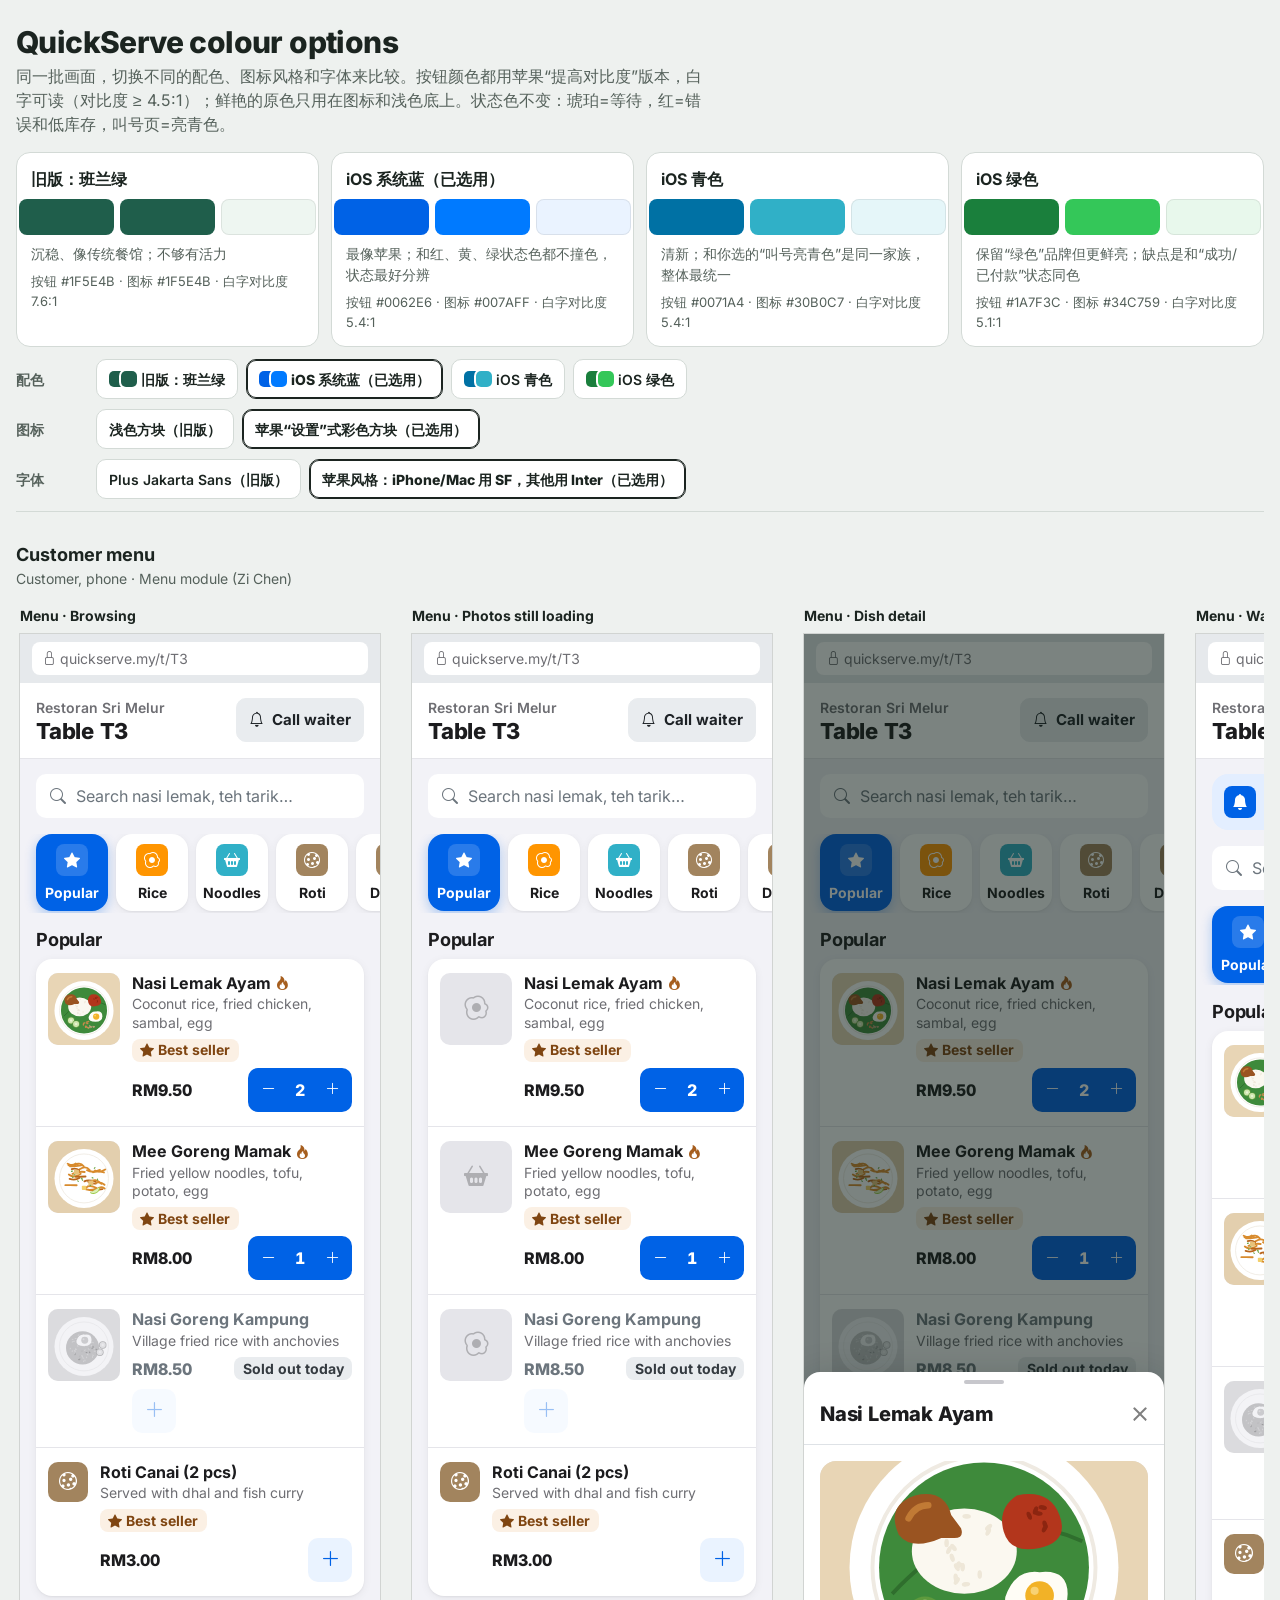
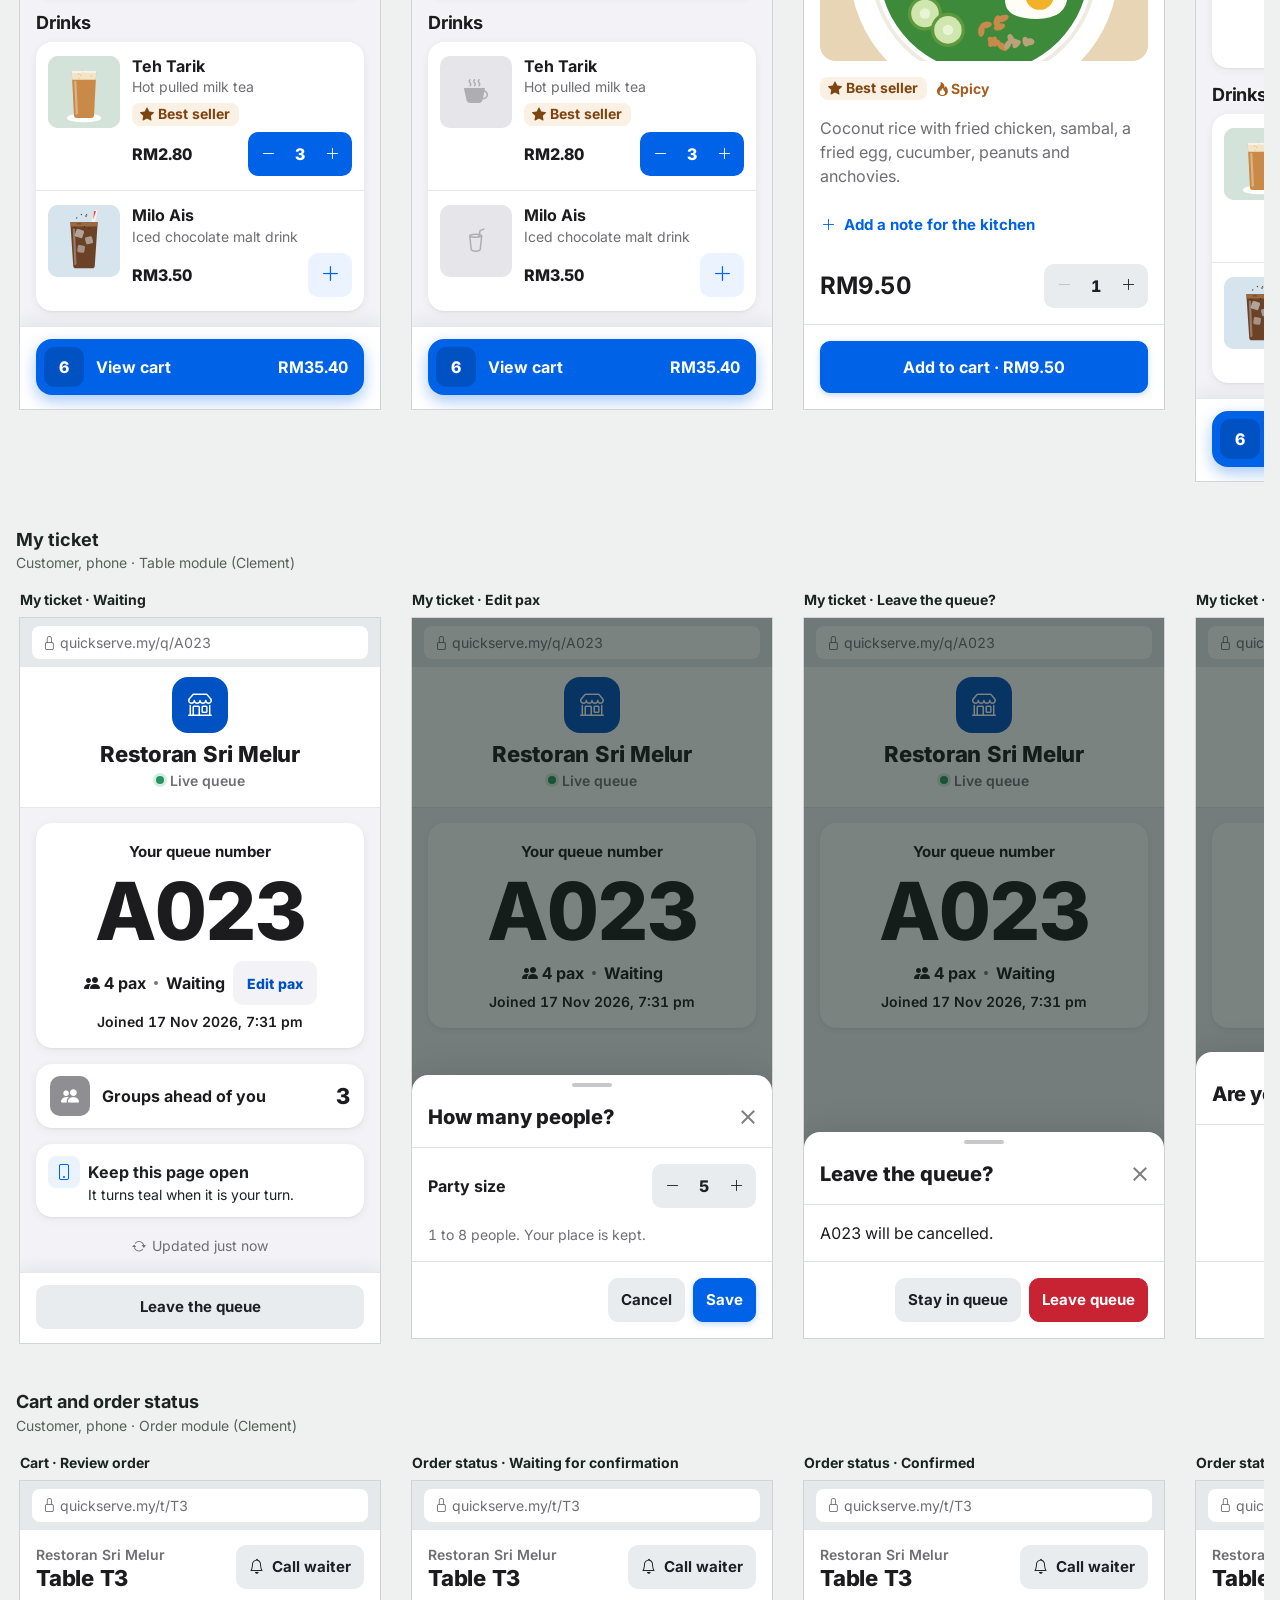
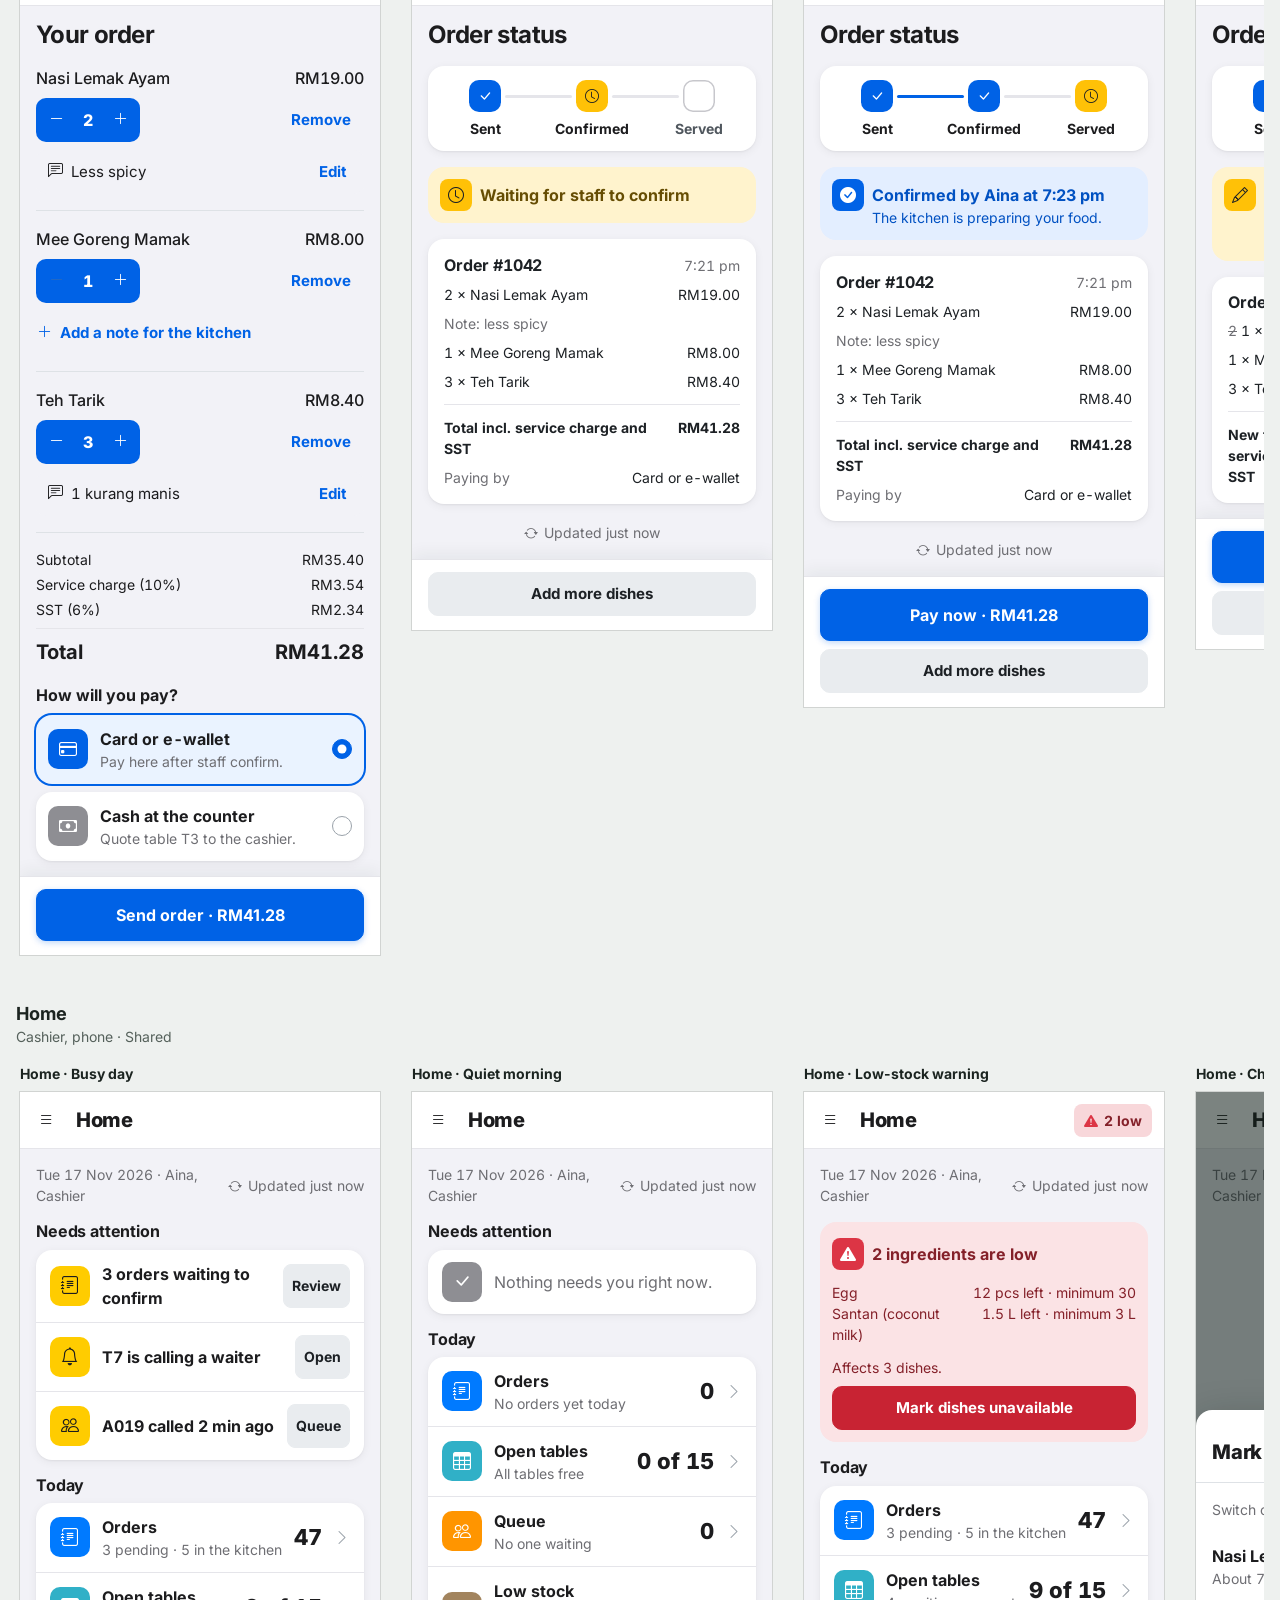
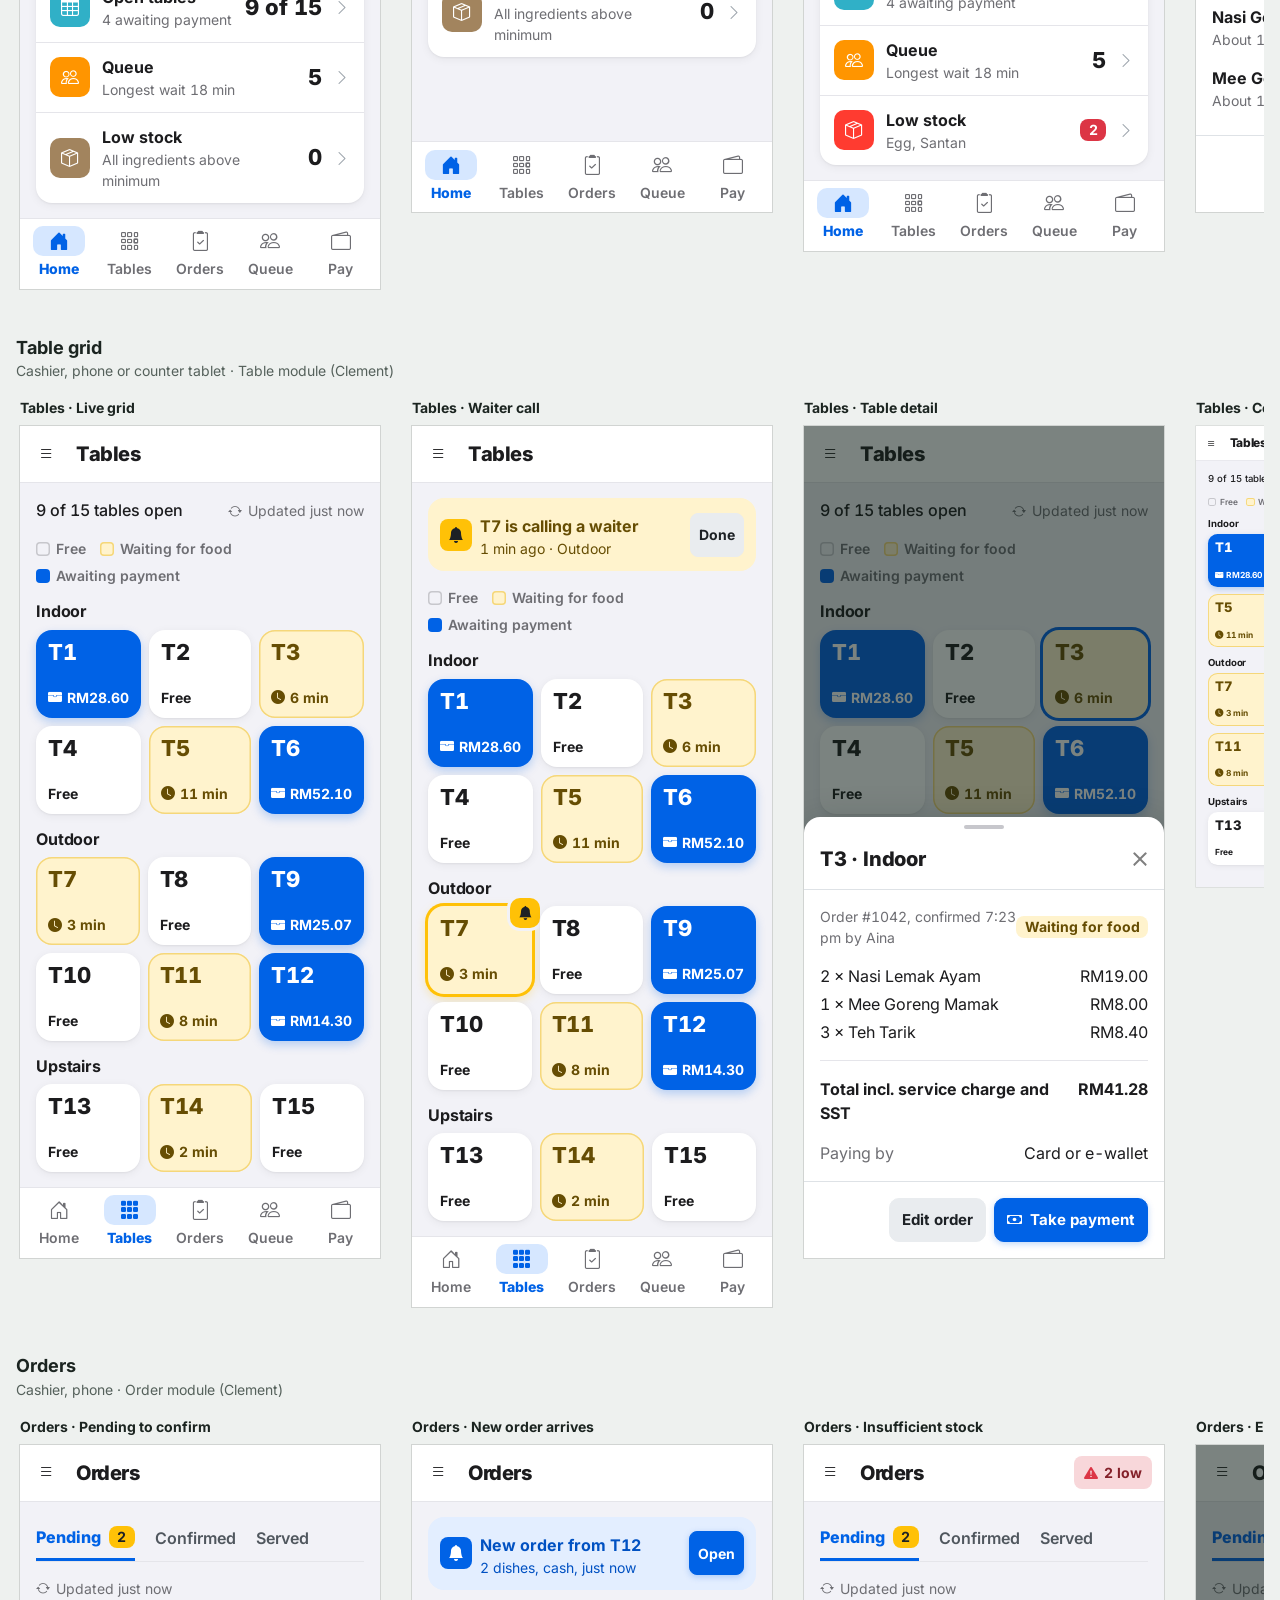
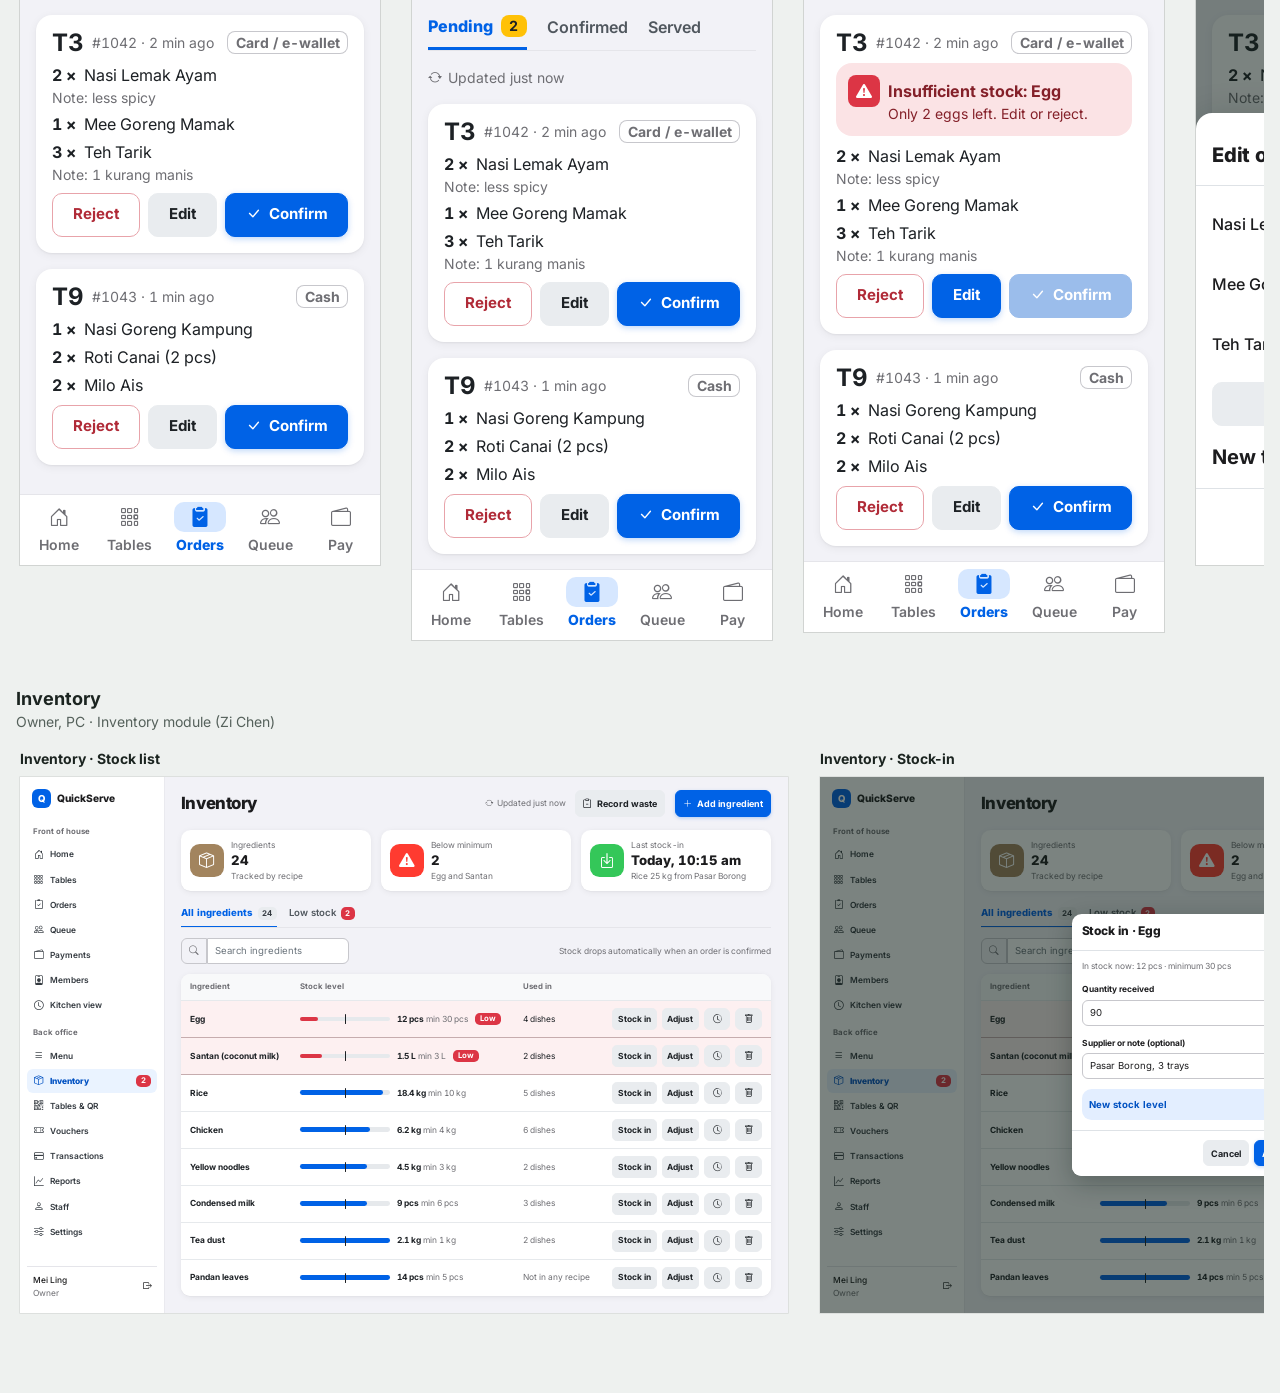
==== commit 0ec791ad: "Apply UI revision v3.3 from the project report - Cut on-screen text across all states (one message p" ====
--- a/design/palettes.html
+++ b/design/palettes.html
@@ -442,6 +442,9 @@
 .qs-photo svg { width: 100%; height: 100%; display: block; }
 .qs-photo.up svg { opacity: .45; }
 .qs-prog { height: 8px; border-radius: 4px; background: #E5E5EA; overflow: hidden; } .qs-prog i { display: block; height: 100%; background: var(--p600); border-radius: 4px; }
+.qs-toast.ph { bottom: 92px; gap: 12px; padding: 8px 8px 8px 16px; font-size: 1rem; width: calc(100% - 32px); justify-content: space-between; white-space: normal; }
+.qs-toast.ph .btn { min-height: 44px; font-size: 1rem; padding: 0 16px; }
+.qs-add:disabled { opacity: .4; }
 </style>
 <style>
 [data-pal="pandan"] .dev { --p50:#EEF6F1; --p75:#E3F0E8; --p100:#D9EBE1; --p200:#A9C9BD; --p300:#9DB6AC; --p600:#1F5E4B; --p700:#174839; --p900:#0F2E25; --p600-rgb:31,94,75; --mist:#F1F3F5; --line:#DEE2E6; --line2:#CED4DA; --slate:#50575E; --ink:#1D2125; }
@@ -509,13 +512,13 @@
     <span class="qs-ph"><svg class="qs-food" width="72" height="72" viewBox="0 0 100 100" preserveAspectRatio="xMidYMid slice" role="img" aria-label="Photo of Nasi Goreng Kampung"><rect width="100" height="100" fill="#E6D2B0"/><circle cx="50" cy="52" r="41" fill="#FFFFFF"/><circle cx="50" cy="52" r="34" fill="none" stroke="#EFEAE2" stroke-width="1.2"/><circle cx="48" cy="54" r="23" fill="#E19E47"/><ellipse cx="49.9" cy="51.5" rx="1.4" ry="0.8" transform="rotate(46.1 49.9 51.5)" fill="#F0BD6D"/><ellipse cx="49" cy="68.3" rx="1.4" ry="0.8" transform="rotate(173.7 49 68.3)" fill="#F0BD6D"/><ellipse cx="31.1" cy="55" rx="1.4" ry="0.8" transform="rotate(117.6 31.1 55)" fill="#F0BD6D"/><ellipse cx="42.4" cy="36.3" rx="1.4" ry="0.8" transform="rotate(140 42.4 36.3)" fill="#F0BD6D"/><ellipse cx="43.5" cy="44.7" rx="1.4" ry="0.8" transform="rotate(46.4 43.5 44.7)" fill="#F0BD6D"/><ellipse cx="65.5" cy="55.1" rx="1.4" ry="0.8" transform="rotate(14 65.5 55.1)" fill="#F0BD6D"/><ellipse cx="38.7" cy="55.9" rx="1.4" ry="0.8" transform="rotate(31 38.7 55.9)" fill="#F0BD6D"/><ellipse cx="36.2" cy="44.9" rx="1.4" ry="0.8" transform="rotate(157.2 36.2 44.9)" fill="#F0BD6D"/><ellipse cx="38.4" cy="41" rx="1.4" ry="0.8" transform="rotate(177.5 38.4 41)" fill="#F0BD6D"/><ellipse cx="53.6" cy="67.3" rx="1.4" ry="0.8" transform="rotate(65.1 53.6 67.3)" fill="#F0BD6D"/><ellipse cx="41.3" cy="51.5" rx="1.4" ry="0.8" transform="rotate(63.2 41.3 51.5)" fill="#F0BD6D"/><ellipse cx="54.9" cy="63.3" rx="1.4" ry="0.8" transform="rotate(36.9 54.9 63.3)" fill="#F0BD6D"/><ellipse cx="51.4" cy="71.6" rx="1.4" ry="0.8" transform="rotate(77.8 51.4 71.6)" fill="#F0BD6D"/><ellipse cx="53" cy="45" rx="1.4" ry="0.8" transform="rotate(102.7 53 45)" fill="#F0BD6D"/><ellipse cx="62.4" cy="46.6" rx="1.4" ry="0.8" transform="rotate(31.5 62.4 46.6)" fill="#F0BD6D"/><ellipse cx="44.9" cy="50" rx="1.4" ry="0.8" transform="rotate(71.8 44.9 50)" fill="#F0BD6D"/><ellipse cx="45.3" cy="49.6" rx="1.4" ry="0.8" transform="rotate(61.7 45.3 49.6)" fill="#F0BD6D"/><ellipse cx="61.8" cy="66.7" rx="1.4" ry="0.8" transform="rotate(98.1 61.8 66.7)" fill="#F0BD6D"/><ellipse cx="36.8" cy="62.5" rx="1.4" ry="0.8" transform="rotate(79.3 36.8 62.5)" fill="#F0BD6D"/><ellipse cx="33.7" cy="58.5" rx="1.4" ry="0.8" transform="rotate(105 33.7 58.5)" fill="#F0BD6D"/><ellipse cx="47.1" cy="65" rx="1.4" ry="0.8" transform="rotate(7.1 47.1 65)" fill="#F0BD6D"/><ellipse cx="42.4" cy="41" rx="1.4" ry="0.8" transform="rotate(97.7 42.4 41)" fill="#F0BD6D"/><ellipse cx="48.1" cy="51" rx="1.4" ry="0.8" transform="rotate(7.4 48.1 51)" fill="#F0BD6D"/><ellipse cx="47.8" cy="66.4" rx="1.4" ry="0.8" transform="rotate(83.7 47.8 66.4)" fill="#F0BD6D"/><ellipse cx="64.9" cy="58.8" rx="1.4" ry="0.8" transform="rotate(25.6 64.9 58.8)" fill="#F0BD6D"/><ellipse cx="37.1" cy="57.9" rx="1.4" ry="0.8" transform="rotate(176.8 37.1 57.9)" fill="#F0BD6D"/><ellipse cx="50.8" cy="37.1" rx="1.4" ry="0.8" transform="rotate(66.6 50.8 37.1)" fill="#F0BD6D"/><ellipse cx="55.8" cy="43.9" rx="1.4" ry="0.8" transform="rotate(101.5 55.8 43.9)" fill="#F0BD6D"/><ellipse cx="34.2" cy="45.4" rx="1.4" ry="0.8" transform="rotate(152.1 34.2 45.4)" fill="#F0BD6D"/><ellipse cx="51.2" cy="57.2" rx="1.4" ry="0.8" transform="rotate(121.8 51.2 57.2)" fill="#F0BD6D"/><ellipse cx="60.2" cy="46.4" rx="1.4" ry="0.8" transform="rotate(62.1 60.2 46.4)" fill="#F0BD6D"/><ellipse cx="58.5" cy="38" rx="1.4" ry="0.8" transform="rotate(89.4 58.5 38)" fill="#F0BD6D"/><ellipse cx="37.5" cy="59.2" rx="1.4" ry="0.8" transform="rotate(135.4 37.5 59.2)" fill="#F0BD6D"/><ellipse cx="49.6" cy="35.9" rx="1.4" ry="0.8" transform="rotate(167.6 49.6 35.9)" fill="#F0BD6D"/><ellipse cx="34.2" cy="42.3" rx="1.4" ry="0.8" transform="rotate(8.8 34.2 42.3)" fill="#F0BD6D"/><ellipse cx="56.6" cy="55.6" rx="1.4" ry="0.8" transform="rotate(29.9 56.6 55.6)" fill="#F0BD6D"/><ellipse cx="38.5" cy="55.7" rx="1.4" ry="0.8" transform="rotate(11.3 38.5 55.7)" fill="#F0BD6D"/><ellipse cx="62.5" cy="64.2" rx="1.4" ry="0.8" transform="rotate(21.9 62.5 64.2)" fill="#F0BD6D"/><ellipse cx="49.5" cy="72.5" rx="1.4" ry="0.8" transform="rotate(115.4 49.5 72.5)" fill="#F0BD6D"/><ellipse cx="60.5" cy="50.9" rx="1.4" ry="0.8" transform="rotate(48.5 60.5 50.9)" fill="#F0BD6D"/><ellipse cx="66.8" cy="55.9" rx="1.4" ry="0.8" transform="rotate(30.2 66.8 55.9)" fill="#C6461F"/><ellipse cx="61.4" cy="54.6" rx="1.4" ry="0.8" transform="rotate(117.6 61.4 54.6)" fill="#C6461F"/><ellipse cx="53.5" cy="60.5" rx="1.4" ry="0.8" transform="rotate(14.1 53.5 60.5)" fill="#C6461F"/><ellipse cx="43.2" cy="70.1" rx="1.4" ry="0.8" transform="rotate(163 43.2 70.1)" fill="#C6461F"/><ellipse cx="62.7" cy="52.5" rx="1.4" ry="0.8" transform="rotate(60 62.7 52.5)" fill="#C6461F"/><ellipse cx="57.9" cy="60.3" rx="1.4" ry="0.8" transform="rotate(53.3 57.9 60.3)" fill="#C6461F"/><ellipse cx="58.2" cy="47.7" rx="1.4" ry="0.8" transform="rotate(115.2 58.2 47.7)" fill="#C6461F"/><ellipse cx="44" cy="69.8" rx="1.4" ry="0.8" transform="rotate(100.2 44 69.8)" fill="#C6461F"/><ellipse cx="44.9" cy="50" rx="1.4" ry="0.8" transform="rotate(10.2 44.9 50)" fill="#C6461F"/><ellipse cx="37.6" cy="62.9" rx="1.4" ry="0.8" transform="rotate(109.2 37.6 62.9)" fill="#C6461F"/><ellipse cx="44.4" cy="69.1" rx="1.4" ry="0.8" transform="rotate(38.1 44.4 69.1)" fill="#6FA84A"/><ellipse cx="58" cy="53.9" rx="1.4" ry="0.8" transform="rotate(151.2 58 53.9)" fill="#6FA84A"/><ellipse cx="44.2" cy="65.7" rx="1.4" ry="0.8" transform="rotate(111.4 44.2 65.7)" fill="#6FA84A"/><ellipse cx="47.8" cy="38.9" rx="1.4" ry="0.8" transform="rotate(137.7 47.8 38.9)" fill="#6FA84A"/><ellipse cx="59.2" cy="39.6" rx="1.4" ry="0.8" transform="rotate(77.8 59.2 39.6)" fill="#6FA84A"/><ellipse cx="47.4" cy="58.4" rx="1.4" ry="0.8" transform="rotate(169.4 47.4 58.4)" fill="#6FA84A"/><ellipse cx="54.3" cy="47.3" rx="1.4" ry="0.8" transform="rotate(8.5 54.3 47.3)" fill="#6FA84A"/><ellipse cx="47.7" cy="37.5" rx="1.4" ry="0.8" transform="rotate(177.1 47.7 37.5)" fill="#6FA84A"/><path d="M39.5 44 q3.1500000000000004 -9.450000000000001 11.55 -8.4 q9.450000000000001 -1.05 9.450000000000001 7.3500000000000005 q0 8.4 -10.5 8.4 q-11.55 0 -10.5 -7.3500000000000005z" fill="#FFFDF6"/><circle cx="51.05" cy="43.475" r="4.83" fill="#F2B227"/><circle cx="49.37" cy="41.9" r="1.3650000000000002" fill="#F8D274"/><circle cx="76" cy="50" r="5.2" fill="#5E9A3D"/><circle cx="76" cy="50" r="4.2" fill="#CFE6AE"/><circle cx="76" cy="50" r="1.6" fill="#E9F4D6"/><circle cx="72" cy="60" r="5.2" fill="#5E9A3D"/><circle cx="72" cy="60" r="4.2" fill="#CFE6AE"/><circle cx="72" cy="60" r="1.6" fill="#E9F4D6"/></svg></span>
     <div class="flex-grow-1 min-w-0"><div class="nm">Nasi Goreng Kampung</div><div class="ds">Village fried rice with anchovies</div>
       
-      <div class="mt justify-content-between"><span class="pr">RM8.50</span><span class="badge qs-b-neutral">Sold out today</span></div></div>
+      <div class="mt justify-content-between"><span class="pr">RM8.50</span><span class="badge qs-b-neutral">Sold out today</span><button type="button" class="qs-add" disabled aria-label="Nasi Goreng Kampung is sold out"><i class="bi bi-plus-lg" aria-hidden="true"></i></button></div></div>
   </div>
       
   <div class="qs-dish">
     <span class="qs-tile c-brown"><i class="bi bi-cookie" aria-hidden="true"></i></span>
     <div class="flex-grow-1 min-w-0"><div class="nm">Roti Canai (2 pcs)</div><div class="ds">Served with dhal and fish curry</div>
-      
+      <div class="mt"><span class="badge qs-b-tea"><i class="bi bi-star-fill" aria-hidden="true"></i> Best seller</span></div>
       <div class="mt justify-content-between"><span class="pr">RM3.00</span><button type="button" class="qs-add" aria-label="Add Roti Canai (2 pcs)"><i class="bi bi-plus-lg" aria-hidden="true"></i></button></div></div>
   </div></div></section>
     <section class="d-flex flex-column gap-2"><h2 class="h-sec">Drinks</h2><div class="qs-dishes">
@@ -556,13 +559,13 @@
     <span class="qs-ph loading" aria-label="Photo loading"><i class="bi bi-egg-fried" aria-hidden="true"></i></span>
     <div class="flex-grow-1 min-w-0"><div class="nm">Nasi Goreng Kampung</div><div class="ds">Village fried rice with anchovies</div>
       
-      <div class="mt justify-content-between"><span class="pr">RM8.50</span><span class="badge qs-b-neutral">Sold out today</span></div></div>
+      <div class="mt justify-content-between"><span class="pr">RM8.50</span><span class="badge qs-b-neutral">Sold out today</span><button type="button" class="qs-add" disabled aria-label="Nasi Goreng Kampung is sold out"><i class="bi bi-plus-lg" aria-hidden="true"></i></button></div></div>
   </div>
       
   <div class="qs-dish">
     <span class="qs-tile c-brown"><i class="bi bi-cookie" aria-hidden="true"></i></span>
     <div class="flex-grow-1 min-w-0"><div class="nm">Roti Canai (2 pcs)</div><div class="ds">Served with dhal and fish curry</div>
-      
+      <div class="mt"><span class="badge qs-b-tea"><i class="bi bi-star-fill" aria-hidden="true"></i> Best seller</span></div>
       <div class="mt justify-content-between"><span class="pr">RM3.00</span><button type="button" class="qs-add" aria-label="Add Roti Canai (2 pcs)"><i class="bi bi-plus-lg" aria-hidden="true"></i></button></div></div>
   </div></div></section>
     <section class="d-flex flex-column gap-2"><h2 class="h-sec">Drinks</h2><div class="qs-dishes">
@@ -603,13 +606,13 @@
     <span class="qs-ph"><svg class="qs-food" width="72" height="72" viewBox="0 0 100 100" preserveAspectRatio="xMidYMid slice" role="img" aria-label="Photo of Nasi Goreng Kampung"><rect width="100" height="100" fill="#E6D2B0"/><circle cx="50" cy="52" r="41" fill="#FFFFFF"/><circle cx="50" cy="52" r="34" fill="none" stroke="#EFEAE2" stroke-width="1.2"/><circle cx="48" cy="54" r="23" fill="#E19E47"/><ellipse cx="49.9" cy="51.5" rx="1.4" ry="0.8" transform="rotate(46.1 49.9 51.5)" fill="#F0BD6D"/><ellipse cx="49" cy="68.3" rx="1.4" ry="0.8" transform="rotate(173.7 49 68.3)" fill="#F0BD6D"/><ellipse cx="31.1" cy="55" rx="1.4" ry="0.8" transform="rotate(117.6 31.1 55)" fill="#F0BD6D"/><ellipse cx="42.4" cy="36.3" rx="1.4" ry="0.8" transform="rotate(140 42.4 36.3)" fill="#F0BD6D"/><ellipse cx="43.5" cy="44.7" rx="1.4" ry="0.8" transform="rotate(46.4 43.5 44.7)" fill="#F0BD6D"/><ellipse cx="65.5" cy="55.1" rx="1.4" ry="0.8" transform="rotate(14 65.5 55.1)" fill="#F0BD6D"/><ellipse cx="38.7" cy="55.9" rx="1.4" ry="0.8" transform="rotate(31 38.7 55.9)" fill="#F0BD6D"/><ellipse cx="36.2" cy="44.9" rx="1.4" ry="0.8" transform="rotate(157.2 36.2 44.9)" fill="#F0BD6D"/><ellipse cx="38.4" cy="41" rx="1.4" ry="0.8" transform="rotate(177.5 38.4 41)" fill="#F0BD6D"/><ellipse cx="53.6" cy="67.3" rx="1.4" ry="0.8" transform="rotate(65.1 53.6 67.3)" fill="#F0BD6D"/><ellipse cx="41.3" cy="51.5" rx="1.4" ry="0.8" transform="rotate(63.2 41.3 51.5)" fill="#F0BD6D"/><ellipse cx="54.9" cy="63.3" rx="1.4" ry="0.8" transform="rotate(36.9 54.9 63.3)" fill="#F0BD6D"/><ellipse cx="51.4" cy="71.6" rx="1.4" ry="0.8" transform="rotate(77.8 51.4 71.6)" fill="#F0BD6D"/><ellipse cx="53" cy="45" rx="1.4" ry="0.8" transform="rotate(102.7 53 45)" fill="#F0BD6D"/><ellipse cx="62.4" cy="46.6" rx="1.4" ry="0.8" transform="rotate(31.5 62.4 46.6)" fill="#F0BD6D"/><ellipse cx="44.9" cy="50" rx="1.4" ry="0.8" transform="rotate(71.8 44.9 50)" fill="#F0BD6D"/><ellipse cx="45.3" cy="49.6" rx="1.4" ry="0.8" transform="rotate(61.7 45.3 49.6)" fill="#F0BD6D"/><ellipse cx="61.8" cy="66.7" rx="1.4" ry="0.8" transform="rotate(98.1 61.8 66.7)" fill="#F0BD6D"/><ellipse cx="36.8" cy="62.5" rx="1.4" ry="0.8" transform="rotate(79.3 36.8 62.5)" fill="#F0BD6D"/><ellipse cx="33.7" cy="58.5" rx="1.4" ry="0.8" transform="rotate(105 33.7 58.5)" fill="#F0BD6D"/><ellipse cx="47.1" cy="65" rx="1.4" ry="0.8" transform="rotate(7.1 47.1 65)" fill="#F0BD6D"/><ellipse cx="42.4" cy="41" rx="1.4" ry="0.8" transform="rotate(97.7 42.4 41)" fill="#F0BD6D"/><ellipse cx="48.1" cy="51" rx="1.4" ry="0.8" transform="rotate(7.4 48.1 51)" fill="#F0BD6D"/><ellipse cx="47.8" cy="66.4" rx="1.4" ry="0.8" transform="rotate(83.7 47.8 66.4)" fill="#F0BD6D"/><ellipse cx="64.9" cy="58.8" rx="1.4" ry="0.8" transform="rotate(25.6 64.9 58.8)" fill="#F0BD6D"/><ellipse cx="37.1" cy="57.9" rx="1.4" ry="0.8" transform="rotate(176.8 37.1 57.9)" fill="#F0BD6D"/><ellipse cx="50.8" cy="37.1" rx="1.4" ry="0.8" transform="rotate(66.6 50.8 37.1)" fill="#F0BD6D"/><ellipse cx="55.8" cy="43.9" rx="1.4" ry="0.8" transform="rotate(101.5 55.8 43.9)" fill="#F0BD6D"/><ellipse cx="34.2" cy="45.4" rx="1.4" ry="0.8" transform="rotate(152.1 34.2 45.4)" fill="#F0BD6D"/><ellipse cx="51.2" cy="57.2" rx="1.4" ry="0.8" transform="rotate(121.8 51.2 57.2)" fill="#F0BD6D"/><ellipse cx="60.2" cy="46.4" rx="1.4" ry="0.8" transform="rotate(62.1 60.2 46.4)" fill="#F0BD6D"/><ellipse cx="58.5" cy="38" rx="1.4" ry="0.8" transform="rotate(89.4 58.5 38)" fill="#F0BD6D"/><ellipse cx="37.5" cy="59.2" rx="1.4" ry="0.8" transform="rotate(135.4 37.5 59.2)" fill="#F0BD6D"/><ellipse cx="49.6" cy="35.9" rx="1.4" ry="0.8" transform="rotate(167.6 49.6 35.9)" fill="#F0BD6D"/><ellipse cx="34.2" cy="42.3" rx="1.4" ry="0.8" transform="rotate(8.8 34.2 42.3)" fill="#F0BD6D"/><ellipse cx="56.6" cy="55.6" rx="1.4" ry="0.8" transform="rotate(29.9 56.6 55.6)" fill="#F0BD6D"/><ellipse cx="38.5" cy="55.7" rx="1.4" ry="0.8" transform="rotate(11.3 38.5 55.7)" fill="#F0BD6D"/><ellipse cx="62.5" cy="64.2" rx="1.4" ry="0.8" transform="rotate(21.9 62.5 64.2)" fill="#F0BD6D"/><ellipse cx="49.5" cy="72.5" rx="1.4" ry="0.8" transform="rotate(115.4 49.5 72.5)" fill="#F0BD6D"/><ellipse cx="60.5" cy="50.9" rx="1.4" ry="0.8" transform="rotate(48.5 60.5 50.9)" fill="#F0BD6D"/><ellipse cx="66.8" cy="55.9" rx="1.4" ry="0.8" transform="rotate(30.2 66.8 55.9)" fill="#C6461F"/><ellipse cx="61.4" cy="54.6" rx="1.4" ry="0.8" transform="rotate(117.6 61.4 54.6)" fill="#C6461F"/><ellipse cx="53.5" cy="60.5" rx="1.4" ry="0.8" transform="rotate(14.1 53.5 60.5)" fill="#C6461F"/><ellipse cx="43.2" cy="70.1" rx="1.4" ry="0.8" transform="rotate(163 43.2 70.1)" fill="#C6461F"/><ellipse cx="62.7" cy="52.5" rx="1.4" ry="0.8" transform="rotate(60 62.7 52.5)" fill="#C6461F"/><ellipse cx="57.9" cy="60.3" rx="1.4" ry="0.8" transform="rotate(53.3 57.9 60.3)" fill="#C6461F"/><ellipse cx="58.2" cy="47.7" rx="1.4" ry="0.8" transform="rotate(115.2 58.2 47.7)" fill="#C6461F"/><ellipse cx="44" cy="69.8" rx="1.4" ry="0.8" transform="rotate(100.2 44 69.8)" fill="#C6461F"/><ellipse cx="44.9" cy="50" rx="1.4" ry="0.8" transform="rotate(10.2 44.9 50)" fill="#C6461F"/><ellipse cx="37.6" cy="62.9" rx="1.4" ry="0.8" transform="rotate(109.2 37.6 62.9)" fill="#C6461F"/><ellipse cx="44.4" cy="69.1" rx="1.4" ry="0.8" transform="rotate(38.1 44.4 69.1)" fill="#6FA84A"/><ellipse cx="58" cy="53.9" rx="1.4" ry="0.8" transform="rotate(151.2 58 53.9)" fill="#6FA84A"/><ellipse cx="44.2" cy="65.7" rx="1.4" ry="0.8" transform="rotate(111.4 44.2 65.7)" fill="#6FA84A"/><ellipse cx="47.8" cy="38.9" rx="1.4" ry="0.8" transform="rotate(137.7 47.8 38.9)" fill="#6FA84A"/><ellipse cx="59.2" cy="39.6" rx="1.4" ry="0.8" transform="rotate(77.8 59.2 39.6)" fill="#6FA84A"/><ellipse cx="47.4" cy="58.4" rx="1.4" ry="0.8" transform="rotate(169.4 47.4 58.4)" fill="#6FA84A"/><ellipse cx="54.3" cy="47.3" rx="1.4" ry="0.8" transform="rotate(8.5 54.3 47.3)" fill="#6FA84A"/><ellipse cx="47.7" cy="37.5" rx="1.4" ry="0.8" transform="rotate(177.1 47.7 37.5)" fill="#6FA84A"/><path d="M39.5 44 q3.1500000000000004 -9.450000000000001 11.55 -8.4 q9.450000000000001 -1.05 9.450000000000001 7.3500000000000005 q0 8.4 -10.5 8.4 q-11.55 0 -10.5 -7.3500000000000005z" fill="#FFFDF6"/><circle cx="51.05" cy="43.475" r="4.83" fill="#F2B227"/><circle cx="49.37" cy="41.9" r="1.3650000000000002" fill="#F8D274"/><circle cx="76" cy="50" r="5.2" fill="#5E9A3D"/><circle cx="76" cy="50" r="4.2" fill="#CFE6AE"/><circle cx="76" cy="50" r="1.6" fill="#E9F4D6"/><circle cx="72" cy="60" r="5.2" fill="#5E9A3D"/><circle cx="72" cy="60" r="4.2" fill="#CFE6AE"/><circle cx="72" cy="60" r="1.6" fill="#E9F4D6"/></svg></span>
     <div class="flex-grow-1 min-w-0"><div class="nm">Nasi Goreng Kampung</div><div class="ds">Village fried rice with anchovies</div>
       
-      <div class="mt justify-content-between"><span class="pr">RM8.50</span><span class="badge qs-b-neutral">Sold out today</span></div></div>
+      <div class="mt justify-content-between"><span class="pr">RM8.50</span><span class="badge qs-b-neutral">Sold out today</span><button type="button" class="qs-add" disabled aria-label="Nasi Goreng Kampung is sold out"><i class="bi bi-plus-lg" aria-hidden="true"></i></button></div></div>
   </div>
       
   <div class="qs-dish">
     <span class="qs-tile c-brown"><i class="bi bi-cookie" aria-hidden="true"></i></span>
     <div class="flex-grow-1 min-w-0"><div class="nm">Roti Canai (2 pcs)</div><div class="ds">Served with dhal and fish curry</div>
-      
+      <div class="mt"><span class="badge qs-b-tea"><i class="bi bi-star-fill" aria-hidden="true"></i> Best seller</span></div>
       <div class="mt justify-content-between"><span class="pr">RM3.00</span><button type="button" class="qs-add" aria-label="Add Roti Canai (2 pcs)"><i class="bi bi-plus-lg" aria-hidden="true"></i></button></div></div>
   </div></div></section>
     <section class="d-flex flex-column gap-2"><h2 class="h-sec">Drinks</h2><div class="qs-dishes">
@@ -632,66 +635,113 @@
   <div class="text-body-secondary">Coconut rice with fried chicken, sambal, a fried egg, cucumber, peanuts and anchovies.</div>
   <button type="button" class="btn btn-link align-self-start px-0"><i class="bi bi-plus-lg me-2" aria-hidden="true"></i>Add a note for the kitchen</button>
   <div class="d-flex align-items-center justify-content-between"><span class="fs-4 fw-bold">RM9.50</span><div class="qs-step" role="group" aria-label="Quantity"><button type="button" class="btn btn-link" aria-label="Decrease" disabled><i class="bi bi-dash-lg" aria-hidden="true"></i></button><span>1</span><button type="button" class="btn btn-link" aria-label="Increase"><i class="bi bi-plus-lg" aria-hidden="true"></i></button></div></div></div><div class="modal-footer"><button type="button" class="btn btn-primary btn-lg w-100">Add to cart · RM9.50</button></div></div></div></div></figure>
+      <figure class="state state-ph"><figcaption>Menu · Waiter called</figcaption><div class="dev dev-ph"><div class="qs-url"><span><i class="bi bi-lock" aria-hidden="true"></i> quickserve.my/t/T3</span></div><header class="qs-chd"><div class="flex-grow-1 min-w-0"><div class="qs-chd-k">Restoran Sri Melur</div><div class="qs-chd-t">Table T3</div></div><button type="button" class="btn btn-outline-secondary" disabled><i class="bi bi-check-lg me-2" aria-hidden="true"></i>Waiter called</button></header><main class="qs-body"><div class="alert alert-primary d-flex gap-2 mb-0" role="status"><span class="qs-ai"><i class="bi bi-bell-fill" aria-hidden="true"></i></span><div><div class="fw-semibold">A waiter is coming to T3</div></div></div>
+    <div class="qs-search"><i class="bi bi-search" aria-hidden="true"></i> Search nasi lemak, teh tarik…</div>
+    <div class="qs-chips"><button type="button" class="qs-cat on" aria-pressed="true"><span class="qs-tile c-blue sm"><i class="bi bi-star-fill" aria-hidden="true"></i></span>Popular</button><button type="button" class="qs-cat"><span class="qs-tile c-orange sm"><i class="bi bi-egg-fried" aria-hidden="true"></i></span>Rice</button><button type="button" class="qs-cat"><span class="qs-tile c-teal sm"><i class="bi bi-basket2-fill" aria-hidden="true"></i></span>Noodles</button><button type="button" class="qs-cat"><span class="qs-tile c-brown sm"><i class="bi bi-cookie" aria-hidden="true"></i></span>Roti</button><button type="button" class="qs-cat"><span class="qs-tile c-brown sm"><i class="bi bi-cup-hot-fill" aria-hidden="true"></i></span>Drinks</button><button type="button" class="qs-cat"><span class="qs-tile c-mint sm"><i class="bi bi-cake2-fill" aria-hidden="true"></i></span>Desserts</button></div>
+    <section class="d-flex flex-column gap-2"><h2 class="h-sec">Popular</h2><div class="qs-dishes">
+      
+  <div class="qs-dish">
+    <span class="qs-ph"><svg class="qs-food" width="72" height="72" viewBox="0 0 100 100" preserveAspectRatio="xMidYMid slice" role="img" aria-label="Photo of Nasi Lemak Ayam"><rect width="100" height="100" fill="#E8D5B5"/><circle cx="50" cy="52" r="41" fill="#FFFFFF"/><circle cx="50" cy="52" r="34" fill="none" stroke="#EFEAE2" stroke-width="1.2"/><circle cx="50" cy="52" r="32" fill="#3E8A3B"/><path d="M22 60 Q50 30 80 44" stroke="#2F6E2D" stroke-width="1.2" fill="none"/><ellipse cx="44" cy="47" rx="16" ry="13" fill="#FBF8F0"/><ellipse cx="44.7" cy="36.4" rx="1.3" ry="0.7" transform="rotate(1.8 44.7 36.4)" fill="#EEE7D8"/><ellipse cx="40.7" cy="45.9" rx="1.3" ry="0.7" transform="rotate(50.4 40.7 45.9)" fill="#EEE7D8"/><ellipse cx="51.3" cy="41.1" rx="1.3" ry="0.7" transform="rotate(115.8 51.3 41.1)" fill="#EEE7D8"/><ellipse cx="51.4" cy="39.7" rx="1.3" ry="0.7" transform="rotate(138.9 51.4 39.7)" fill="#EEE7D8"/><ellipse cx="44.5" cy="57.1" rx="1.3" ry="0.7" transform="rotate(173.6 44.5 57.1)" fill="#EEE7D8"/><ellipse cx="41.4" cy="55.1" rx="1.3" ry="0.7" transform="rotate(84.7 41.4 55.1)" fill="#EEE7D8"/><ellipse cx="39.3" cy="46.7" rx="1.3" ry="0.7" transform="rotate(114.4 39.3 46.7)" fill="#EEE7D8"/><ellipse cx="34.7" cy="42.6" rx="1.3" ry="0.7" transform="rotate(106.6 34.7 42.6)" fill="#EEE7D8"/><ellipse cx="43.5" cy="51.9" rx="1.3" ry="0.7" transform="rotate(92.7 43.5 51.9)" fill="#EEE7D8"/><ellipse cx="38.6" cy="44.5" rx="1.3" ry="0.7" transform="rotate(90.6 38.6 44.5)" fill="#EEE7D8"/><ellipse cx="40.3" cy="49" rx="1.3" ry="0.7" transform="rotate(71.7 40.3 49)" fill="#EEE7D8"/><ellipse cx="40.6" cy="41.5" rx="1.3" ry="0.7" transform="rotate(100.6 40.6 41.5)" fill="#EEE7D8"/><ellipse cx="42.3" cy="51.5" rx="1.3" ry="0.7" transform="rotate(136.3 42.3 51.5)" fill="#EEE7D8"/><ellipse cx="41.7" cy="56.1" rx="1.3" ry="0.7" transform="rotate(123.3 41.7 56.1)" fill="#EEE7D8"/><ellipse cx="48.7" cy="54.1" rx="1.3" ry="0.7" transform="rotate(89.8 48.7 54.1)" fill="#EEE7D8"/><ellipse cx="35.2" cy="42.1" rx="1.3" ry="0.7" transform="rotate(73.5 35.2 42.1)" fill="#EEE7D8"/><ellipse cx="41.7" cy="51.9" rx="1.3" ry="0.7" transform="rotate(61.8 41.7 51.9)" fill="#EEE7D8"/><ellipse cx="42" cy="51.3" rx="1.3" ry="0.7" transform="rotate(113.3 42 51.3)" fill="#EEE7D8"/><path d="M60 30 q10 -2 13 6 q3 8 -6 10 q-9 2 -11 -5 q-2 -7 4 -11z" fill="#B3361C"/><ellipse cx="63.8" cy="36.2" rx="1.3" ry="0.7" transform="rotate(68.1 63.8 36.2)" fill="#8C2510"/><ellipse cx="65.7" cy="34.6" rx="1.3" ry="0.7" transform="rotate(110.6 65.7 34.6)" fill="#8C2510"/><ellipse cx="68.6" cy="38.9" rx="1.3" ry="0.7" transform="rotate(72.1 68.6 38.9)" fill="#8C2510"/><ellipse cx="68.5" cy="40.1" rx="1.3" ry="0.7" transform="rotate(117.8 68.5 40.1)" fill="#8C2510"/><ellipse cx="67.9" cy="33.7" rx="1.3" ry="0.7" transform="rotate(11.8 67.9 33.7)" fill="#8C2510"/><ellipse cx="66.6" cy="35.5" rx="1.3" ry="0.7" transform="rotate(9 66.6 35.5)" fill="#8C2510"/><path d="M56.5 61 q2.8499999999999996 -8.549999999999999 10.45 -7.6 q8.549999999999999 -0.95 8.549999999999999 6.6499999999999995 q0 7.6 -9.5 7.6 q-10.45 0 -9.5 -6.6499999999999995z" fill="#FFFDF6"/><circle cx="66.95" cy="60.525" r="4.369999999999999" fill="#F2B227"/><circle cx="65.43" cy="59.1" r="1.2349999999999999" fill="#F8D274"/><circle cx="32" cy="66" r="5.2" fill="#5E9A3D"/><circle cx="32" cy="66" r="4.2" fill="#CFE6AE"/><circle cx="32" cy="66" r="1.6" fill="#E9F4D6"/><circle cx="39" cy="71" r="5.2" fill="#5E9A3D"/><circle cx="39" cy="71" r="4.2" fill="#CFE6AE"/><circle cx="39" cy="71" r="1.6" fill="#E9F4D6"/><ellipse cx="55.8" cy="67.5" rx="1.8" ry="1" transform="rotate(158.9 55.8 67.5)" fill="#C88A4B"/><ellipse cx="53.2" cy="74.8" rx="1.8" ry="1" transform="rotate(0.8 53.2 74.8)" fill="#C88A4B"/><ellipse cx="54" cy="68.3" rx="1.8" ry="1" transform="rotate(103.8 54 68.3)" fill="#C88A4B"/><ellipse cx="50.6" cy="69.5" rx="1.8" ry="1" transform="rotate(170 50.6 69.5)" fill="#C88A4B"/><ellipse cx="55.6" cy="76.1" rx="1.8" ry="1" transform="rotate(34.5 55.6 76.1)" fill="#C88A4B"/><ellipse cx="52.6" cy="74.6" rx="1.8" ry="1" transform="rotate(125.3 52.6 74.6)" fill="#C88A4B"/><ellipse cx="49.2" cy="71.3" rx="1.8" ry="1" transform="rotate(95 49.2 71.3)" fill="#C88A4B"/><ellipse cx="52.5" cy="74.6" rx="1.8" ry="1" transform="rotate(48.9 52.5 74.6)" fill="#C88A4B"/><ellipse cx="54.7" cy="70.1" rx="1.8" ry="1" transform="rotate(161.9 54.7 70.1)" fill="#C88A4B"/><ellipse cx="58.2" cy="73.7" rx="1.5" ry="0.9" transform="rotate(67.1 58.2 73.7)" fill="#B9A27A"/><ellipse cx="59.9" cy="75.3" rx="1.5" ry="0.9" transform="rotate(134.8 59.9 75.3)" fill="#B9A27A"/><ellipse cx="62.7" cy="74.6" rx="1.5" ry="0.9" transform="rotate(75.7 62.7 74.6)" fill="#B9A27A"/><ellipse cx="57.2" cy="75.6" rx="1.5" ry="0.9" transform="rotate(119.5 57.2 75.6)" fill="#B9A27A"/><ellipse cx="63.6" cy="74.5" rx="1.5" ry="0.9" transform="rotate(168.7 63.6 74.5)" fill="#B9A27A"/><ellipse cx="63.9" cy="74.8" rx="1.5" ry="0.9" transform="rotate(170.5 63.9 74.8)" fill="#B9A27A"/><ellipse cx="59.3" cy="74.6" rx="1.5" ry="0.9" transform="rotate(17.3 59.3 74.6)" fill="#B9A27A"/><path d="M24 42 q-4 -9 5 -12 q9 -2 11 6 l3 4 q1 3 -2 3 l-4 0 q-9 4 -13 -1z" fill="#9A5421"/><path d="M27 37 q2 -4 6 -4" stroke="#C17A35" stroke-width="2" fill="none" stroke-linecap="round"/></svg></span>
+    <div class="flex-grow-1 min-w-0"><div class="nm">Nasi Lemak Ayam <span class="qs-spice" aria-label="Spicy"><i class="bi bi-fire" aria-hidden="true"></i></span></div><div class="ds">Coconut rice, fried chicken, sambal, egg</div>
+      <div class="mt"><span class="badge qs-b-tea"><i class="bi bi-star-fill" aria-hidden="true"></i> Best seller</span></div>
+      <div class="mt justify-content-between"><span class="pr">RM9.50</span><div class="qs-step" role="group" aria-label="Quantity"><button type="button" class="btn btn-link" aria-label="Decrease"><i class="bi bi-dash-lg" aria-hidden="true"></i></button><span>2</span><button type="button" class="btn btn-link" aria-label="Increase"><i class="bi bi-plus-lg" aria-hidden="true"></i></button></div></div></div>
+  </div>
+      
+  <div class="qs-dish">
+    <span class="qs-ph"><svg class="qs-food" width="72" height="72" viewBox="0 0 100 100" preserveAspectRatio="xMidYMid slice" role="img" aria-label="Photo of Mee Goreng Mamak"><rect width="100" height="100" fill="#E3CFAE"/><circle cx="50" cy="52" r="41" fill="#FFFFFF"/><circle cx="50" cy="52" r="34" fill="none" stroke="#EFEAE2" stroke-width="1.2"/><path d="M59.1 68.5 q4.9 0.1 16.5 -1.6" stroke="#B9661C" stroke-width="2.6" fill="none" stroke-linecap="round"/><path d="M30.6 35.1 q5.1 0.5 15.6 -1.2" stroke="#D88B2D" stroke-width="2.6" fill="none" stroke-linecap="round"/><path d="M54.2 40.5 q7.5 4.5 18 -0.3" stroke="#D88B2D" stroke-width="2.6" fill="none" stroke-linecap="round"/><path d="M36.6 34.6 q7.1 -6.5 13.1 0.6" stroke="#D88B2D" stroke-width="2.6" fill="none" stroke-linecap="round"/><path d="M50.6 56.1 q5 -2.9 15.6 0.4" stroke="#B9661C" stroke-width="2.6" fill="none" stroke-linecap="round"/><path d="M52.8 65 q5.2 -5.9 17.5 2.5" stroke="#D88B2D" stroke-width="2.6" fill="none" stroke-linecap="round"/><path d="M59.5 57 q5.4 -6.4 14.7 2.5" stroke="#D88B2D" stroke-width="2.6" fill="none" stroke-linecap="round"/><path d="M49.3 65.7 q5.4 4 17.3 1" stroke="#D88B2D" stroke-width="2.6" fill="none" stroke-linecap="round"/><path d="M30 52.6 q7.7 2.5 13.5 -1.2" stroke="#B9661C" stroke-width="2.6" fill="none" stroke-linecap="round"/><path d="M67.5 68.2 q4.7 -6.7 11.2 -2.3" stroke="#D88B2D" stroke-width="2.6" fill="none" stroke-linecap="round"/><path d="M28.9 46.6 q7.6 6 16.5 -1.1" stroke="#D88B2D" stroke-width="2.6" fill="none" stroke-linecap="round"/><path d="M28.5 33.9 q8 -1 13.4 -2.4" stroke="#D88B2D" stroke-width="2.6" fill="none" stroke-linecap="round"/><path d="M38.7 49.7 q6.1 0 13.4 -0.4" stroke="#B9661C" stroke-width="2.6" fill="none" stroke-linecap="round"/><path d="M34 45.6 q7.8 -3.6 16.9 -2.6" stroke="#D88B2D" stroke-width="2.6" fill="none" stroke-linecap="round"/><path d="M27.3 31.6 q8.2 4 11.2 -0.2" stroke="#D88B2D" stroke-width="2.6" fill="none" stroke-linecap="round"/><path d="M24.1 61.3 q7.6 -0.2 15.7 0.1" stroke="#D88B2D" stroke-width="2.6" fill="none" stroke-linecap="round"/><path d="M55.9 56.6 q6 3.4 10.6 2.5" stroke="#B9661C" stroke-width="2.6" fill="none" stroke-linecap="round"/><path d="M65.3 41 q6 3.8 14.2 -1.5" stroke="#D88B2D" stroke-width="2.6" fill="none" stroke-linecap="round"/><path d="M62.8 43.4 q5.7 -2.7 14.9 0.3" stroke="#D88B2D" stroke-width="2.6" fill="none" stroke-linecap="round"/><path d="M43.9 39.3 q8.7 -5.9 14 1.2" stroke="#D88B2D" stroke-width="2.6" fill="none" stroke-linecap="round"/><path d="M32.9 39 q6.1 -1.7 10.3 1.6" stroke="#B9661C" stroke-width="2.6" fill="none" stroke-linecap="round"/><path d="M66.2 58.2 q7.2 -2.2 12.3 2.6" stroke="#D88B2D" stroke-width="2.6" fill="none" stroke-linecap="round"/><rect x="36" y="40" width="7" height="7" rx="1.2" fill="#E7C27A"/><rect x="56" y="55" width="7" height="7" rx="1.2" fill="#E7C27A"/><rect x="47" y="62" width="6" height="6" rx="1.2" fill="#F2CF6A"/><ellipse cx="46.8" cy="52" rx="1.5" ry="0.9" transform="rotate(26.4 46.8 52)" fill="#6FA84A"/><ellipse cx="41.7" cy="55.7" rx="1.5" ry="0.9" transform="rotate(45.9 41.7 55.7)" fill="#6FA84A"/><ellipse cx="64.8" cy="37.4" rx="1.5" ry="0.9" transform="rotate(132.8 64.8 37.4)" fill="#6FA84A"/><ellipse cx="68.7" cy="53.5" rx="1.5" ry="0.9" transform="rotate(99.9 68.7 53.5)" fill="#6FA84A"/><ellipse cx="34.2" cy="50.3" rx="1.5" ry="0.9" transform="rotate(54.1 34.2 50.3)" fill="#6FA84A"/><ellipse cx="58.8" cy="61.8" rx="1.5" ry="0.9" transform="rotate(151.4 58.8 61.8)" fill="#6FA84A"/><ellipse cx="61.9" cy="51.2" rx="1.5" ry="0.9" transform="rotate(20.4 61.9 51.2)" fill="#6FA84A"/><ellipse cx="47.7" cy="54.1" rx="1.5" ry="0.9" transform="rotate(54.7 47.7 54.1)" fill="#6FA84A"/><ellipse cx="36.6" cy="47" rx="1.5" ry="0.9" transform="rotate(178.7 36.6 47)" fill="#6FA84A"/><ellipse cx="33.3" cy="42" rx="1.5" ry="0.9" transform="rotate(171.8 33.3 42)" fill="#6FA84A"/><path d="M72 64 a9 9 0 0 1 -14 8 z" fill="#9CCB4A"/><path d="M71 64.6 a8 8 0 0 1 -11.6 6.8 z" fill="#DCEFB6"/></svg></span>
+    <div class="flex-grow-1 min-w-0"><div class="nm">Mee Goreng Mamak <span class="qs-spice" aria-label="Spicy"><i class="bi bi-fire" aria-hidden="true"></i></span></div><div class="ds">Fried yellow noodles, tofu, potato, egg</div>
+      <div class="mt"><span class="badge qs-b-tea"><i class="bi bi-star-fill" aria-hidden="true"></i> Best seller</span></div>
+      <div class="mt justify-content-between"><span class="pr">RM8.00</span><div class="qs-step" role="group" aria-label="Quantity"><button type="button" class="btn btn-link" aria-label="Decrease"><i class="bi bi-dash-lg" aria-hidden="true"></i></button><span>1</span><button type="button" class="btn btn-link" aria-label="Increase"><i class="bi bi-plus-lg" aria-hidden="true"></i></button></div></div></div>
+  </div>
+      
+  <div class="qs-dish out">
+    <span class="qs-ph"><svg class="qs-food" width="72" height="72" viewBox="0 0 100 100" preserveAspectRatio="xMidYMid slice" role="img" aria-label="Photo of Nasi Goreng Kampung"><rect width="100" height="100" fill="#E6D2B0"/><circle cx="50" cy="52" r="41" fill="#FFFFFF"/><circle cx="50" cy="52" r="34" fill="none" stroke="#EFEAE2" stroke-width="1.2"/><circle cx="48" cy="54" r="23" fill="#E19E47"/><ellipse cx="49.9" cy="51.5" rx="1.4" ry="0.8" transform="rotate(46.1 49.9 51.5)" fill="#F0BD6D"/><ellipse cx="49" cy="68.3" rx="1.4" ry="0.8" transform="rotate(173.7 49 68.3)" fill="#F0BD6D"/><ellipse cx="31.1" cy="55" rx="1.4" ry="0.8" transform="rotate(117.6 31.1 55)" fill="#F0BD6D"/><ellipse cx="42.4" cy="36.3" rx="1.4" ry="0.8" transform="rotate(140 42.4 36.3)" fill="#F0BD6D"/><ellipse cx="43.5" cy="44.7" rx="1.4" ry="0.8" transform="rotate(46.4 43.5 44.7)" fill="#F0BD6D"/><ellipse cx="65.5" cy="55.1" rx="1.4" ry="0.8" transform="rotate(14 65.5 55.1)" fill="#F0BD6D"/><ellipse cx="38.7" cy="55.9" rx="1.4" ry="0.8" transform="rotate(31 38.7 55.9)" fill="#F0BD6D"/><ellipse cx="36.2" cy="44.9" rx="1.4" ry="0.8" transform="rotate(157.2 36.2 44.9)" fill="#F0BD6D"/><ellipse cx="38.4" cy="41" rx="1.4" ry="0.8" transform="rotate(177.5 38.4 41)" fill="#F0BD6D"/><ellipse cx="53.6" cy="67.3" rx="1.4" ry="0.8" transform="rotate(65.1 53.6 67.3)" fill="#F0BD6D"/><ellipse cx="41.3" cy="51.5" rx="1.4" ry="0.8" transform="rotate(63.2 41.3 51.5)" fill="#F0BD6D"/><ellipse cx="54.9" cy="63.3" rx="1.4" ry="0.8" transform="rotate(36.9 54.9 63.3)" fill="#F0BD6D"/><ellipse cx="51.4" cy="71.6" rx="1.4" ry="0.8" transform="rotate(77.8 51.4 71.6)" fill="#F0BD6D"/><ellipse cx="53" cy="45" rx="1.4" ry="0.8" transform="rotate(102.7 53 45)" fill="#F0BD6D"/><ellipse cx="62.4" cy="46.6" rx="1.4" ry="0.8" transform="rotate(31.5 62.4 46.6)" fill="#F0BD6D"/><ellipse cx="44.9" cy="50" rx="1.4" ry="0.8" transform="rotate(71.8 44.9 50)" fill="#F0BD6D"/><ellipse cx="45.3" cy="49.6" rx="1.4" ry="0.8" transform="rotate(61.7 45.3 49.6)" fill="#F0BD6D"/><ellipse cx="61.8" cy="66.7" rx="1.4" ry="0.8" transform="rotate(98.1 61.8 66.7)" fill="#F0BD6D"/><ellipse cx="36.8" cy="62.5" rx="1.4" ry="0.8" transform="rotate(79.3 36.8 62.5)" fill="#F0BD6D"/><ellipse cx="33.7" cy="58.5" rx="1.4" ry="0.8" transform="rotate(105 33.7 58.5)" fill="#F0BD6D"/><ellipse cx="47.1" cy="65" rx="1.4" ry="0.8" transform="rotate(7.1 47.1 65)" fill="#F0BD6D"/><ellipse cx="42.4" cy="41" rx="1.4" ry="0.8" transform="rotate(97.7 42.4 41)" fill="#F0BD6D"/><ellipse cx="48.1" cy="51" rx="1.4" ry="0.8" transform="rotate(7.4 48.1 51)" fill="#F0BD6D"/><ellipse cx="47.8" cy="66.4" rx="1.4" ry="0.8" transform="rotate(83.7 47.8 66.4)" fill="#F0BD6D"/><ellipse cx="64.9" cy="58.8" rx="1.4" ry="0.8" transform="rotate(25.6 64.9 58.8)" fill="#F0BD6D"/><ellipse cx="37.1" cy="57.9" rx="1.4" ry="0.8" transform="rotate(176.8 37.1 57.9)" fill="#F0BD6D"/><ellipse cx="50.8" cy="37.1" rx="1.4" ry="0.8" transform="rotate(66.6 50.8 37.1)" fill="#F0BD6D"/><ellipse cx="55.8" cy="43.9" rx="1.4" ry="0.8" transform="rotate(101.5 55.8 43.9)" fill="#F0BD6D"/><ellipse cx="34.2" cy="45.4" rx="1.4" ry="0.8" transform="rotate(152.1 34.2 45.4)" fill="#F0BD6D"/><ellipse cx="51.2" cy="57.2" rx="1.4" ry="0.8" transform="rotate(121.8 51.2 57.2)" fill="#F0BD6D"/><ellipse cx="60.2" cy="46.4" rx="1.4" ry="0.8" transform="rotate(62.1 60.2 46.4)" fill="#F0BD6D"/><ellipse cx="58.5" cy="38" rx="1.4" ry="0.8" transform="rotate(89.4 58.5 38)" fill="#F0BD6D"/><ellipse cx="37.5" cy="59.2" rx="1.4" ry="0.8" transform="rotate(135.4 37.5 59.2)" fill="#F0BD6D"/><ellipse cx="49.6" cy="35.9" rx="1.4" ry="0.8" transform="rotate(167.6 49.6 35.9)" fill="#F0BD6D"/><ellipse cx="34.2" cy="42.3" rx="1.4" ry="0.8" transform="rotate(8.8 34.2 42.3)" fill="#F0BD6D"/><ellipse cx="56.6" cy="55.6" rx="1.4" ry="0.8" transform="rotate(29.9 56.6 55.6)" fill="#F0BD6D"/><ellipse cx="38.5" cy="55.7" rx="1.4" ry="0.8" transform="rotate(11.3 38.5 55.7)" fill="#F0BD6D"/><ellipse cx="62.5" cy="64.2" rx="1.4" ry="0.8" transform="rotate(21.9 62.5 64.2)" fill="#F0BD6D"/><ellipse cx="49.5" cy="72.5" rx="1.4" ry="0.8" transform="rotate(115.4 49.5 72.5)" fill="#F0BD6D"/><ellipse cx="60.5" cy="50.9" rx="1.4" ry="0.8" transform="rotate(48.5 60.5 50.9)" fill="#F0BD6D"/><ellipse cx="66.8" cy="55.9" rx="1.4" ry="0.8" transform="rotate(30.2 66.8 55.9)" fill="#C6461F"/><ellipse cx="61.4" cy="54.6" rx="1.4" ry="0.8" transform="rotate(117.6 61.4 54.6)" fill="#C6461F"/><ellipse cx="53.5" cy="60.5" rx="1.4" ry="0.8" transform="rotate(14.1 53.5 60.5)" fill="#C6461F"/><ellipse cx="43.2" cy="70.1" rx="1.4" ry="0.8" transform="rotate(163 43.2 70.1)" fill="#C6461F"/><ellipse cx="62.7" cy="52.5" rx="1.4" ry="0.8" transform="rotate(60 62.7 52.5)" fill="#C6461F"/><ellipse cx="57.9" cy="60.3" rx="1.4" ry="0.8" transform="rotate(53.3 57.9 60.3)" fill="#C6461F"/><ellipse cx="58.2" cy="47.7" rx="1.4" ry="0.8" transform="rotate(115.2 58.2 47.7)" fill="#C6461F"/><ellipse cx="44" cy="69.8" rx="1.4" ry="0.8" transform="rotate(100.2 44 69.8)" fill="#C6461F"/><ellipse cx="44.9" cy="50" rx="1.4" ry="0.8" transform="rotate(10.2 44.9 50)" fill="#C6461F"/><ellipse cx="37.6" cy="62.9" rx="1.4" ry="0.8" transform="rotate(109.2 37.6 62.9)" fill="#C6461F"/><ellipse cx="44.4" cy="69.1" rx="1.4" ry="0.8" transform="rotate(38.1 44.4 69.1)" fill="#6FA84A"/><ellipse cx="58" cy="53.9" rx="1.4" ry="0.8" transform="rotate(151.2 58 53.9)" fill="#6FA84A"/><ellipse cx="44.2" cy="65.7" rx="1.4" ry="0.8" transform="rotate(111.4 44.2 65.7)" fill="#6FA84A"/><ellipse cx="47.8" cy="38.9" rx="1.4" ry="0.8" transform="rotate(137.7 47.8 38.9)" fill="#6FA84A"/><ellipse cx="59.2" cy="39.6" rx="1.4" ry="0.8" transform="rotate(77.8 59.2 39.6)" fill="#6FA84A"/><ellipse cx="47.4" cy="58.4" rx="1.4" ry="0.8" transform="rotate(169.4 47.4 58.4)" fill="#6FA84A"/><ellipse cx="54.3" cy="47.3" rx="1.4" ry="0.8" transform="rotate(8.5 54.3 47.3)" fill="#6FA84A"/><ellipse cx="47.7" cy="37.5" rx="1.4" ry="0.8" transform="rotate(177.1 47.7 37.5)" fill="#6FA84A"/><path d="M39.5 44 q3.1500000000000004 -9.450000000000001 11.55 -8.4 q9.450000000000001 -1.05 9.450000000000001 7.3500000000000005 q0 8.4 -10.5 8.4 q-11.55 0 -10.5 -7.3500000000000005z" fill="#FFFDF6"/><circle cx="51.05" cy="43.475" r="4.83" fill="#F2B227"/><circle cx="49.37" cy="41.9" r="1.3650000000000002" fill="#F8D274"/><circle cx="76" cy="50" r="5.2" fill="#5E9A3D"/><circle cx="76" cy="50" r="4.2" fill="#CFE6AE"/><circle cx="76" cy="50" r="1.6" fill="#E9F4D6"/><circle cx="72" cy="60" r="5.2" fill="#5E9A3D"/><circle cx="72" cy="60" r="4.2" fill="#CFE6AE"/><circle cx="72" cy="60" r="1.6" fill="#E9F4D6"/></svg></span>
+    <div class="flex-grow-1 min-w-0"><div class="nm">Nasi Goreng Kampung</div><div class="ds">Village fried rice with anchovies</div>
+      
+      <div class="mt justify-content-between"><span class="pr">RM8.50</span><span class="badge qs-b-neutral">Sold out today</span><button type="button" class="qs-add" disabled aria-label="Nasi Goreng Kampung is sold out"><i class="bi bi-plus-lg" aria-hidden="true"></i></button></div></div>
+  </div>
+      
+  <div class="qs-dish">
+    <span class="qs-tile c-brown"><i class="bi bi-cookie" aria-hidden="true"></i></span>
+    <div class="flex-grow-1 min-w-0"><div class="nm">Roti Canai (2 pcs)</div><div class="ds">Served with dhal and fish curry</div>
+      <div class="mt"><span class="badge qs-b-tea"><i class="bi bi-star-fill" aria-hidden="true"></i> Best seller</span></div>
+      <div class="mt justify-content-between"><span class="pr">RM3.00</span><button type="button" class="qs-add" aria-label="Add Roti Canai (2 pcs)"><i class="bi bi-plus-lg" aria-hidden="true"></i></button></div></div>
+  </div></div></section>
+    <section class="d-flex flex-column gap-2"><h2 class="h-sec">Drinks</h2><div class="qs-dishes">
+      
+  <div class="qs-dish">
+    <span class="qs-ph"><svg class="qs-food" width="72" height="72" viewBox="0 0 100 100" preserveAspectRatio="xMidYMid slice" role="img" aria-label="Photo of Teh Tarik"><rect width="100" height="100" fill="#D4E3DA"/><ellipse cx="50" cy="86" rx="24" ry="6" fill="#FFFFFF"/><path d="M33 22 h34 l-3 60 q0 4 -4 4 h-20 q-4 0 -4 -4z" fill="#C98A47"/><path d="M33 22 h34 l-0.6 11 h-32.8z" fill="#F3E4C6"/><ellipse cx="47.5" cy="19.3" rx="1.5" ry="0.9" transform="rotate(156.5 47.5 19.3)" fill="#E2CDA3"/><ellipse cx="60.1" cy="27.6" rx="1.5" ry="0.9" transform="rotate(1 60.1 27.6)" fill="#E2CDA3"/><ellipse cx="50.1" cy="22.4" rx="1.5" ry="0.9" transform="rotate(49.9 50.1 22.4)" fill="#E2CDA3"/><ellipse cx="48" cy="22.2" rx="1.5" ry="0.9" transform="rotate(117 48 22.2)" fill="#E2CDA3"/><ellipse cx="42.6" cy="25.1" rx="1.5" ry="0.9" transform="rotate(77.4 42.6 25.1)" fill="#E2CDA3"/><ellipse cx="42.8" cy="31.4" rx="1.5" ry="0.9" transform="rotate(2.2 42.8 31.4)" fill="#E2CDA3"/><ellipse cx="45.7" cy="26.5" rx="1.5" ry="0.9" transform="rotate(86.3 45.7 26.5)" fill="#E2CDA3"/><path d="M38 36 l2 44" stroke="#FFFFFF" stroke-opacity=".35" stroke-width="3" stroke-linecap="round"/><path d="M33 22 h34" stroke="#FFFFFF" stroke-width="1.5"/></svg></span>
+    <div class="flex-grow-1 min-w-0"><div class="nm">Teh Tarik</div><div class="ds">Hot pulled milk tea</div>
+      <div class="mt"><span class="badge qs-b-tea"><i class="bi bi-star-fill" aria-hidden="true"></i> Best seller</span></div>
+      <div class="mt justify-content-between"><span class="pr">RM2.80</span><div class="qs-step" role="group" aria-label="Quantity"><button type="button" class="btn btn-link" aria-label="Decrease"><i class="bi bi-dash-lg" aria-hidden="true"></i></button><span>3</span><button type="button" class="btn btn-link" aria-label="Increase"><i class="bi bi-plus-lg" aria-hidden="true"></i></button></div></div></div>
+  </div>
+      
+  <div class="qs-dish">
+    <span class="qs-ph"><svg class="qs-food" width="72" height="72" viewBox="0 0 100 100" preserveAspectRatio="xMidYMid slice" role="img" aria-label="Photo of Milo Ais"><rect width="100" height="100" fill="#D6E4EE"/><rect x="60" y="6" width="5" height="40" rx="2" fill="#F4F4F4" transform="rotate(12 62 26)"/><path d="M60 8 l3 0 l-1.5 12z" fill="#E4573D" transform="rotate(12 62 26)"/><path d="M31 24 h38 l-4 60 q0 4 -4 4 h-22 q-4 0 -4 -4z" fill="#6B4226"/><rect x="38" y="34" width="11" height="11" rx="2" fill="#EAF3F7" fill-opacity=".55" transform="rotate(18 43 40)"/><rect x="52" y="44" width="10" height="10" rx="2" fill="#EAF3F7" fill-opacity=".5" transform="rotate(-14 57 49)"/><rect x="41" y="56" width="10" height="10" rx="2" fill="#EAF3F7" fill-opacity=".45" transform="rotate(8 46 61)"/><path d="M31 24 h38 l-0.5 6 h-37z" fill="#9A6A43"/><ellipse cx="40" cy="17.8" rx="1.3" ry="0.7" transform="rotate(100.9 40 17.8)" fill="#4A2C17"/><ellipse cx="50.6" cy="30.3" rx="1.3" ry="0.7" transform="rotate(128 50.6 30.3)" fill="#4A2C17"/><ellipse cx="52.6" cy="15.5" rx="1.3" ry="0.7" transform="rotate(33.2 52.6 15.5)" fill="#4A2C17"/><ellipse cx="44.4" cy="26" rx="1.3" ry="0.7" transform="rotate(85.9 44.4 26)" fill="#4A2C17"/><ellipse cx="57.3" cy="32.7" rx="1.3" ry="0.7" transform="rotate(179 57.3 32.7)" fill="#4A2C17"/><ellipse cx="41.2" cy="26.2" rx="1.3" ry="0.7" transform="rotate(157.1 41.2 26.2)" fill="#4A2C17"/><ellipse cx="37.6" cy="31.2" rx="1.3" ry="0.7" transform="rotate(162.7 37.6 31.2)" fill="#4A2C17"/><ellipse cx="53.7" cy="13.6" rx="1.3" ry="0.7" transform="rotate(67.8 53.7 13.6)" fill="#4A2C17"/><ellipse cx="46.5" cy="13.2" rx="1.3" ry="0.7" transform="rotate(57 46.5 13.2)" fill="#4A2C17"/><path d="M36 34 l2 48" stroke="#FFFFFF" stroke-opacity=".3" stroke-width="3" stroke-linecap="round"/></svg></span>
+    <div class="flex-grow-1 min-w-0"><div class="nm">Milo Ais</div><div class="ds">Iced chocolate malt drink</div>
+      
+      <div class="mt justify-content-between"><span class="pr">RM3.50</span><button type="button" class="qs-add" aria-label="Add Milo Ais"><i class="bi bi-plus-lg" aria-hidden="true"></i></button></div></div>
+  </div></div></section></main><div class="qs-bar"><a href="#" class="qs-cartbar text-decoration-none"><span class="n">6</span><span class="flex-grow-1">View cart</span><span>RM35.40</span></a></div></div></figure>
       <figure class="state state-ph"><figcaption>Menu · QR expired</figcaption><div class="dev dev-ph"><div class="qs-url"><span><i class="bi bi-lock" aria-hidden="true"></i> quickserve.my/t/T3</span></div><header class="qs-chd"><div class="flex-grow-1 min-w-0"><div class="qs-chd-k">Restoran Sri Melur</div></div></header><main class="qs-body">
-    <div class="text-center d-flex flex-column align-items-center gap-2 py-5"><span class="qs-tile gray xl"><i class="bi bi-qr-code" aria-hidden="true"></i></span><h1 class="fs-4 mt-2">This QR code has expired</h1><div class="text-body-secondary">The bill for this table has been paid, so this link no longer works. Please ask our staff for help.</div></div></main></div></figure>
+    <div class="text-center d-flex flex-column align-items-center gap-2 py-5"><span class="qs-tile gray xl"><i class="bi bi-qr-code" aria-hidden="true"></i></span><h1 class="fs-4 mt-2">This QR code has expired</h1><div class="text-body-secondary">This table is paid. Ask staff for help.</div></div></main></div></figure>
     </div>
   </section>
   <section class="screen" id="my-ticket">
     <h3>My ticket</h3>
     <div class="meta">Customer, phone · Table module (Clement)</div>
     <div class="states" tabindex="0" role="group" aria-label="My ticket states">
-      <figure class="state state-ph"><figcaption>My ticket · Waiting</figcaption><div class="dev dev-ph"><div class="qs-url"><span><i class="bi bi-lock" aria-hidden="true"></i> quickserve.my/q/A023</span></div><header class="qs-qhead"><div class="qs-lang" role="group" aria-label="Language"><button type="button" class="on" aria-pressed="true">EN</button><button type="button">BM</button><button type="button">中文</button></div><div class="qs-qlogo"><i class="bi bi-shop" aria-hidden="true"></i></div><div class="qs-qname">Restoran Sri Melur</div><div class="qs-qsub"><span class="live"></span>Live queue</div></header><main class="qs-body">
+      <figure class="state state-ph"><figcaption>My ticket · Waiting</figcaption><div class="dev dev-ph"><div class="qs-url"><span><i class="bi bi-lock" aria-hidden="true"></i> quickserve.my/q/A023</span></div><header class="qs-qhead"><div class="qs-qlogo"><i class="bi bi-shop" aria-hidden="true"></i></div><div class="qs-qname">Restoran Sri Melur</div><div class="qs-qsub"><span class="live"></span>Live queue</div></header><main class="qs-body">
     <section class="qs-qcard2 waiting" aria-label="Your queue ticket">
   <div class="lbl">Your queue number</div>
   <div class="no">A023</div>
   <div class="meta"><span><i class="bi bi-people-fill" aria-hidden="true"></i> 4 pax</span><span class="dot"></span><span>Waiting</span><button type="button" class="pill">Edit pax</button></div>
   <div class="time">Joined 17 Nov 2026, 7:31 pm</div>
 </section>
-    <div class="qs-list"><div><span class="qs-tile gray"><i class="bi bi-people-fill" aria-hidden="true"></i></span><span class="flex-grow-1 fw-semibold">Groups in the queue</span><span class="num">6</span></div></div>
-    <div class="alert alert-secondary d-flex gap-2 mb-0" role="status"><span class="qs-ai"><i class="bi bi-phone" aria-hidden="true"></i></span><div><div class="fw-semibold">Keep this page open</div><div class="small">This page turns teal when your table is ready. There is no SMS or sound, so glance at it now and then.</div></div></div>
+    <div class="qs-list"><div><span class="qs-tile gray"><i class="bi bi-people-fill" aria-hidden="true"></i></span><span class="flex-grow-1 fw-semibold">Groups ahead of you</span><span class="num">3</span></div></div>
+    <div class="alert alert-secondary d-flex gap-2 mb-0" role="status"><span class="qs-ai"><i class="bi bi-phone" aria-hidden="true"></i></span><div><div class="fw-semibold">Keep this page open</div><div class="small">It turns teal when it is your turn.</div></div></div>
     <div class="text-center"><div class="qs-upd"><i class="bi bi-arrow-repeat" aria-hidden="true"></i> Updated just now</div></div></main><div class="qs-bar"><button type="button" class="btn btn-outline-secondary w-100">Leave the queue</button></div></div></figure>
-      <figure class="state state-ph"><figcaption>My ticket · Edit pax</figcaption><div class="dev dev-ph"><div class="qs-url"><span><i class="bi bi-lock" aria-hidden="true"></i> quickserve.my/q/A023</span></div><header class="qs-qhead"><div class="qs-lang" role="group" aria-label="Language"><button type="button" class="on" aria-pressed="true">EN</button><button type="button">BM</button><button type="button">中文</button></div><div class="qs-qlogo"><i class="bi bi-shop" aria-hidden="true"></i></div><div class="qs-qname">Restoran Sri Melur</div><div class="qs-qsub"><span class="live"></span>Live queue</div></header><main class="qs-body"><section class="qs-qcard2 waiting" aria-label="Your queue ticket">
+      <figure class="state state-ph"><figcaption>My ticket · Edit pax</figcaption><div class="dev dev-ph"><div class="qs-url"><span><i class="bi bi-lock" aria-hidden="true"></i> quickserve.my/q/A023</span></div><header class="qs-qhead"><div class="qs-qlogo"><i class="bi bi-shop" aria-hidden="true"></i></div><div class="qs-qname">Restoran Sri Melur</div><div class="qs-qsub"><span class="live"></span>Live queue</div></header><main class="qs-body"><section class="qs-qcard2 waiting" aria-label="Your queue ticket">
   <div class="lbl">Your queue number</div>
   <div class="no">A023</div>
   <div class="meta"><span><i class="bi bi-people-fill" aria-hidden="true"></i> 4 pax</span><span class="dot"></span><span>Waiting</span></div>
   <div class="time">Joined 17 Nov 2026, 7:31 pm</div>
-</section></main><div class="qs-overlay qs-sheet"><div class="modal-content qs-modal" style="width:480px" role="dialog" aria-label="How many people?"><div class="modal-header"><h2 class="modal-title fs-5">How many people?</h2><button type="button" class="btn-close" aria-label="Close"></button></div><div class="modal-body d-flex flex-column gap-3"><div class="d-flex align-items-center justify-content-between"><span class="fw-semibold">Party size</span><div class="qs-step" role="group" aria-label="Party size"><button type="button" class="btn btn-link" aria-label="Decrease"><i class="bi bi-dash-lg" aria-hidden="true"></i></button><span>5</span><button type="button" class="btn btn-link" aria-label="Increase"><i class="bi bi-plus-lg" aria-hidden="true"></i></button></div></div><div class="small text-secondary">1 to 8 people (our largest table). Your place in the queue stays the same.</div></div><div class="modal-footer"><button type="button" class="btn btn-outline-secondary">Cancel</button><button type="button" class="btn btn-primary">Save</button></div></div></div></div></figure>
-      <figure class="state state-ph"><figcaption>My ticket · Leave the queue?</figcaption><div class="dev dev-ph"><div class="qs-url"><span><i class="bi bi-lock" aria-hidden="true"></i> quickserve.my/q/A023</span></div><header class="qs-qhead"><div class="qs-lang" role="group" aria-label="Language"><button type="button" class="on" aria-pressed="true">EN</button><button type="button">BM</button><button type="button">中文</button></div><div class="qs-qlogo"><i class="bi bi-shop" aria-hidden="true"></i></div><div class="qs-qname">Restoran Sri Melur</div><div class="qs-qsub"><span class="live"></span>Live queue</div></header><main class="qs-body"><section class="qs-qcard2 waiting" aria-label="Your queue ticket">
+</section></main><div class="qs-overlay qs-sheet"><div class="modal-content qs-modal" style="width:480px" role="dialog" aria-label="How many people?"><div class="modal-header"><h2 class="modal-title fs-5">How many people?</h2><button type="button" class="btn-close" aria-label="Close"></button></div><div class="modal-body d-flex flex-column gap-3"><div class="d-flex align-items-center justify-content-between"><span class="fw-semibold">Party size</span><div class="qs-step" role="group" aria-label="Party size"><button type="button" class="btn btn-link" aria-label="Decrease"><i class="bi bi-dash-lg" aria-hidden="true"></i></button><span>5</span><button type="button" class="btn btn-link" aria-label="Increase"><i class="bi bi-plus-lg" aria-hidden="true"></i></button></div></div><div class="small text-secondary">1 to 8 people. Your place is kept.</div></div><div class="modal-footer"><button type="button" class="btn btn-outline-secondary">Cancel</button><button type="button" class="btn btn-primary">Save</button></div></div></div></div></figure>
+      <figure class="state state-ph"><figcaption>My ticket · Leave the queue?</figcaption><div class="dev dev-ph"><div class="qs-url"><span><i class="bi bi-lock" aria-hidden="true"></i> quickserve.my/q/A023</span></div><header class="qs-qhead"><div class="qs-qlogo"><i class="bi bi-shop" aria-hidden="true"></i></div><div class="qs-qname">Restoran Sri Melur</div><div class="qs-qsub"><span class="live"></span>Live queue</div></header><main class="qs-body"><section class="qs-qcard2 waiting" aria-label="Your queue ticket">
   <div class="lbl">Your queue number</div>
   <div class="no">A023</div>
   <div class="meta"><span><i class="bi bi-people-fill" aria-hidden="true"></i> 4 pax</span><span class="dot"></span><span>Waiting</span></div>
   <div class="time">Joined 17 Nov 2026, 7:31 pm</div>
-</section></main><div class="qs-overlay qs-sheet"><div class="modal-content qs-modal" style="width:480px" role="dialog" aria-label="Leave the queue?"><div class="modal-header"><h2 class="modal-title fs-5">Leave the queue?</h2><button type="button" class="btn-close" aria-label="Close"></button></div><div class="modal-body d-flex flex-column gap-3"><div>A023 will be cancelled. To come back you will need a new number at the back of the queue.</div></div><div class="modal-footer"><button type="button" class="btn btn-outline-secondary">Stay in queue</button><button type="button" class="btn btn-danger">Leave queue</button></div></div></div></div></figure>
-      <figure class="state state-ph"><figcaption>My ticket · Are you still here?</figcaption><div class="dev dev-ph"><div class="qs-url"><span><i class="bi bi-lock" aria-hidden="true"></i> quickserve.my/q/A023</span></div><header class="qs-qhead"><div class="qs-lang" role="group" aria-label="Language"><button type="button" class="on" aria-pressed="true">EN</button><button type="button">BM</button><button type="button">中文</button></div><div class="qs-qlogo"><i class="bi bi-shop" aria-hidden="true"></i></div><div class="qs-qname">Restoran Sri Melur</div><div class="qs-qsub"><span class="live"></span>Live queue</div></header><main class="qs-body"><section class="qs-qcard2 waiting" aria-label="Your queue ticket">
+</section></main><div class="qs-overlay qs-sheet"><div class="modal-content qs-modal" style="width:480px" role="dialog" aria-label="Leave the queue?"><div class="modal-header"><h2 class="modal-title fs-5">Leave the queue?</h2><button type="button" class="btn-close" aria-label="Close"></button></div><div class="modal-body d-flex flex-column gap-3"><div>A023 will be cancelled.</div></div><div class="modal-footer"><button type="button" class="btn btn-outline-secondary">Stay in queue</button><button type="button" class="btn btn-danger">Leave queue</button></div></div></div></div></figure>
+      <figure class="state state-ph"><figcaption>My ticket · Are you still here?</figcaption><div class="dev dev-ph"><div class="qs-url"><span><i class="bi bi-lock" aria-hidden="true"></i> quickserve.my/q/A023</span></div><header class="qs-qhead"><div class="qs-qlogo"><i class="bi bi-shop" aria-hidden="true"></i></div><div class="qs-qname">Restoran Sri Melur</div><div class="qs-qsub"><span class="live"></span>Live queue</div></header><main class="qs-body"><section class="qs-qcard2 waiting" aria-label="Your queue ticket">
   <div class="lbl">Your queue number</div>
   <div class="no">A023</div>
   <div class="meta"><span><i class="bi bi-people-fill" aria-hidden="true"></i> 4 pax</span><span class="dot"></span><span>Waiting</span></div>
   <div class="time">Joined 17 Nov 2026, 7:31 pm</div>
-</section></main><div class="qs-overlay qs-sheet"><div class="modal-content qs-modal" style="width:480px" role="dialog" aria-label="Your turn is coming soon"><div class="modal-header"><h2 class="modal-title fs-5">Your turn is coming soon</h2><button type="button" class="btn-close" aria-label="Close"></button></div><div class="modal-body d-flex flex-column gap-3"><div class="d-flex flex-column align-items-center text-center gap-2"><span class="qs-tile c-blue xl"><i class="bi bi-person-check" aria-hidden="true"></i></span><div>2 groups are ahead of you. Are you still nearby?</div></div></div><div class="modal-footer"><button type="button" class="btn btn-outline-secondary">Leave the queue</button><button type="button" class="btn btn-primary"><i class="bi bi-check-lg me-2" aria-hidden="true"></i>I'm here</button></div></div></div></div></figure>
-      <figure class="state state-ph"><figcaption>My ticket · Called</figcaption><div class="dev dev-ph qs-teal"><div class="qs-url"><span><i class="bi bi-lock" aria-hidden="true"></i> quickserve.my/q/A023</span></div><header class="qs-qhead"><div class="qs-lang" role="group" aria-label="Language"><button type="button" class="on" aria-pressed="true">EN</button><button type="button">BM</button><button type="button">中文</button></div><div class="qs-qlogo"><i class="bi bi-shop" aria-hidden="true"></i></div><div class="qs-qname">Restoran Sri Melur</div><div class="qs-qsub"><span class="live"></span>Live queue</div></header><main class="qs-body">
+</section></main><div class="qs-overlay qs-sheet"><div class="modal-content qs-modal" style="width:480px" role="dialog" aria-label="Are you still nearby?"><div class="modal-header"><h2 class="modal-title fs-5">Are you still nearby?</h2><button type="button" class="btn-close" aria-label="Close"></button></div><div class="modal-body d-flex flex-column gap-3"><div class="d-flex flex-column align-items-center text-center gap-2"><span class="qs-tile c-blue xl"><i class="bi bi-person-check" aria-hidden="true"></i></span><div>2 groups ahead of you.</div></div></div><div class="modal-footer"><button type="button" class="btn btn-outline-secondary">Leave the queue</button><button type="button" class="btn btn-primary"><i class="bi bi-check-lg me-2" aria-hidden="true"></i>I'm here</button></div></div></div></div></figure>
+      <figure class="state state-ph"><figcaption>My ticket · Called</figcaption><div class="dev dev-ph qs-teal"><div class="qs-url"><span><i class="bi bi-lock" aria-hidden="true"></i> quickserve.my/q/A023</span></div><header class="qs-qhead"><div class="qs-qlogo"><i class="bi bi-shop" aria-hidden="true"></i></div><div class="qs-qname">Restoran Sri Melur</div><div class="qs-qsub"><span class="live"></span>Live queue</div></header><main class="qs-body">
     <section class="qs-qcard2 called" aria-label="Your queue ticket">
   <div class="lbl">Your table is ready</div>
   <div class="no">A023</div>
   <div class="meta"><span><i class="bi bi-people-fill" aria-hidden="true"></i> 4 pax</span><span class="dot"></span><span>Called 7:37 pm</span></div>
   <div class="time">Please come to the counter now</div>
 </section>
-    <div class="qs-heldcard"><div class="fw-bold">Show this number to our staff</div><div class="small">Your table is held until 7:42 pm (5 minutes).</div></div></main></div></figure>
-      <figure class="state state-ph"><figcaption>My ticket · Removed by staff</figcaption><div class="dev dev-ph"><div class="qs-url"><span><i class="bi bi-lock" aria-hidden="true"></i> quickserve.my/q/A023</span></div><header class="qs-qhead"><div class="qs-lang" role="group" aria-label="Language"><button type="button" class="on" aria-pressed="true">EN</button><button type="button">BM</button><button type="button">中文</button></div><div class="qs-qlogo"><i class="bi bi-shop" aria-hidden="true"></i></div><div class="qs-qname">Restoran Sri Melur</div><div class="qs-qsub"><span class="live"></span>Live queue</div></header><main class="qs-body">
+    <div class="qs-heldcard"><div class="fw-bold">Show this number to our staff</div><div class="small">Table held until 7:42 pm</div></div></main></div></figure>
+      <figure class="state state-ph"><figcaption>My ticket · Removed by staff</figcaption><div class="dev dev-ph"><div class="qs-url"><span><i class="bi bi-lock" aria-hidden="true"></i> quickserve.my/q/A023</span></div><header class="qs-qhead"><div class="qs-qlogo"><i class="bi bi-shop" aria-hidden="true"></i></div><div class="qs-qname">Restoran Sri Melur</div><div class="qs-qsub"><span class="live"></span>Live queue</div></header><main class="qs-body">
     <section class="qs-qcard2 gone" aria-label="Your queue ticket">
   <div class="lbl">This ticket was cancelled</div>
   <div class="no text-decoration-line-through">A023</div>
   <div class="meta"><span><i class="bi bi-people-fill" aria-hidden="true"></i> 4 pax</span><span class="dot"></span><span>Removed by staff</span></div>
   <div class="time">7:51 pm: we could not find you</div>
 </section>
-    <div class="alert alert-secondary d-flex gap-2 mb-0" role="status"><span class="qs-ai"><i class="bi bi-info-circle" aria-hidden="true"></i></span><div><div class="fw-semibold">Still here?</div><div class="small">Speak to our staff within 15 minutes and they can put you back in your old place.</div></div></div></main><div class="qs-bar"><button type="button" class="btn btn-primary btn-lg w-100">Get a new queue number</button></div></div></figure>
-      <figure class="state state-ph"><figcaption>My ticket · No-show</figcaption><div class="dev dev-ph"><div class="qs-url"><span><i class="bi bi-lock" aria-hidden="true"></i> quickserve.my/q/A023</span></div><header class="qs-qhead"><div class="qs-lang" role="group" aria-label="Language"><button type="button" class="on" aria-pressed="true">EN</button><button type="button">BM</button><button type="button">中文</button></div><div class="qs-qlogo"><i class="bi bi-shop" aria-hidden="true"></i></div><div class="qs-qname">Restoran Sri Melur</div><div class="qs-qsub"><span class="live"></span>Live queue</div></header><main class="qs-body">
+    <div class="alert alert-secondary d-flex gap-2 mb-0" role="status"><span class="qs-ai"><i class="bi bi-info-circle" aria-hidden="true"></i></span><div><div class="fw-semibold">Still here?</div><div class="small">Ask staff by 8:06 pm to restore it.</div></div></div></main><div class="qs-bar"><button type="button" class="btn btn-primary btn-lg w-100">Get a new queue number</button></div></div></figure>
+      <figure class="state state-ph"><figcaption>My ticket · No-show</figcaption><div class="dev dev-ph"><div class="qs-url"><span><i class="bi bi-lock" aria-hidden="true"></i> quickserve.my/q/A023</span></div><header class="qs-qhead"><div class="qs-qlogo"><i class="bi bi-shop" aria-hidden="true"></i></div><div class="qs-qname">Restoran Sri Melur</div><div class="qs-qsub"><span class="live"></span>Live queue</div></header><main class="qs-body">
     <section class="qs-qcard2 gone" aria-label="Your queue ticket">
   <div class="lbl">This ticket has expired</div>
   <div class="no text-decoration-line-through">A023</div>
   <div class="meta"><span><i class="bi bi-people-fill" aria-hidden="true"></i> 4 pax</span><span class="dot"></span><span>No-show</span></div>
   <div class="time">Called 7:37 pm, released 7:42 pm</div>
 </section>
-    <div class="alert alert-secondary d-flex gap-2 mb-0" role="status"><span class="qs-ai"><i class="bi bi-info-circle" aria-hidden="true"></i></span><div><div class="small">Still here? Speak to our staff at the counter or take a new number.</div></div></div></main><div class="qs-bar"><button type="button" class="btn btn-primary btn-lg w-100">Get a new queue number</button></div></div></figure>
+    <div class="alert alert-secondary d-flex gap-2 mb-0" role="status"><span class="qs-ai"><i class="bi bi-info-circle" aria-hidden="true"></i></span><div><div class="small">Still here? Ask staff at the counter.</div></div></div></main><div class="qs-bar"><button type="button" class="btn btn-primary btn-lg w-100">Get a new queue number</button></div></div></figure>
     </div>
   </section>
   <section class="screen" id="cart-status">
@@ -712,12 +762,12 @@
   <div class="qs-note"><i class="bi bi-chat-left-text" aria-hidden="true"></i><span>1 kurang manis</span><button type="button" class="btn btn-link">Edit</button></div></div>
     <div class="d-flex flex-column gap-1 small"><div class="d-flex justify-content-between gap-3"><span>Subtotal</span><span class="text-nowrap">RM35.40</span></div><div class="d-flex justify-content-between gap-3"><span>Service charge (10%)</span><span class="text-nowrap">RM3.54</span></div><div class="d-flex justify-content-between gap-3"><span>SST (6%)</span><span class="text-nowrap">RM2.34</span></div><hr class="my-1"><div class="d-flex justify-content-between gap-3 fs-5 fw-semibold"><span>Total</span><span class="text-nowrap">RM41.28</span></div></div>
     <fieldset class="d-flex flex-column gap-2"><legend class="fs-6 fw-semibold mb-0">How will you pay?</legend>
-      <label class="qs-opt on"><span class="qs-tile solid"><i class="bi bi-credit-card" aria-hidden="true"></i></span><span class="flex-grow-1"><span class="d-block fw-semibold">Card or e-wallet</span><span class="d-block small text-body-secondary">Pay on this page once staff confirm your order.</span></span><input class="form-check-input mt-0 flex-shrink-0" type="radio" name="how" checked></label>
+      <label class="qs-opt on"><span class="qs-tile solid"><i class="bi bi-credit-card" aria-hidden="true"></i></span><span class="flex-grow-1"><span class="d-block fw-semibold">Card or e-wallet</span><span class="d-block small text-body-secondary">Pay here after staff confirm.</span></span><input class="form-check-input mt-0 flex-shrink-0" type="radio" name="how" checked></label>
       <label class="qs-opt"><span class="qs-tile gray"><i class="bi bi-cash" aria-hidden="true"></i></span><span class="flex-grow-1"><span class="d-block fw-semibold">Cash at the counter</span><span class="d-block small text-body-secondary">Quote table T3 to the cashier.</span></span><input class="form-check-input mt-0 flex-shrink-0" type="radio" name="how"></label></fieldset></main><div class="qs-bar"><button type="button" class="btn btn-primary btn-lg w-100">Send order · RM41.28</button></div></div></figure>
       <figure class="state state-ph"><figcaption>Order status · Waiting for confirmation</figcaption><div class="dev dev-ph"><div class="qs-url"><span><i class="bi bi-lock" aria-hidden="true"></i> quickserve.my/t/T3</span></div><header class="qs-chd"><div class="flex-grow-1 min-w-0"><div class="qs-chd-k">Restoran Sri Melur</div><div class="qs-chd-t">Table T3</div></div><button type="button" class="btn btn-outline-secondary"><i class="bi bi-bell me-2" aria-hidden="true"></i>Call waiter</button></header><main class="qs-body"><h1 class="fs-4">Order status</h1><div class="qs-steps">
   <div class="done"><div class="dot"><i class="bi bi-check-lg" aria-hidden="true"></i></div>Sent</div>
   <div class="now"><div class="dot"><i class="bi bi-clock" aria-hidden="true"></i></div>Confirmed</div>
-  <div class=""><div class="dot"></div>Served</div></div><div class="alert alert-warning d-flex gap-2 mb-0" role="status"><span class="qs-ai"><i class="bi bi-clock" aria-hidden="true"></i></span><div><div class="fw-semibold">Order sent, waiting for staff confirmation</div><div class="small">Our staff will check your order shortly. The kitchen starts cooking after that.</div></div></div><div class="card"><div class="card-body d-flex flex-column gap-2 small">
+  <div class=""><div class="dot"></div>Served</div></div><div class="alert alert-warning d-flex gap-2 mb-0" role="status"><span class="qs-ai"><i class="bi bi-clock" aria-hidden="true"></i></span><div><div class="fw-semibold">Waiting for staff to confirm</div></div></div><div class="card"><div class="card-body d-flex flex-column gap-2 small">
   <div class="d-flex justify-content-between align-items-center"><h2 class="fs-6">Order #1042</h2><span class="text-secondary">7:21 pm</span></div>
   <div class="d-flex justify-content-between gap-3"><span>2 × Nasi Lemak Ayam</span><span class="text-nowrap">RM19.00</span></div><div class="text-secondary">Note: less spicy</div><div class="d-flex justify-content-between gap-3"><span>1 × Mee Goreng Mamak</span><span class="text-nowrap">RM8.00</span></div><div class="d-flex justify-content-between gap-3"><span>3 × Teh Tarik</span><span class="text-nowrap">RM8.40</span></div>
   <hr class="my-1"><div class="d-flex justify-content-between gap-3 fw-semibold"><span>Total incl. service charge and SST</span><span class="text-nowrap">RM41.28</span></div><div class="d-flex justify-content-between gap-3"><span><span class="text-secondary">Paying by</span></span><span class="text-nowrap">Card or e-wallet</span></div></div></div><div class="text-center"><div class="qs-upd"><i class="bi bi-arrow-repeat" aria-hidden="true"></i> Updated just now</div></div></main><div class="qs-bar"><button type="button" class="btn btn-outline-primary w-100">Add more dishes</button></div></div></figure>
@@ -733,18 +783,25 @@
   <div class="done"><div class="dot"><i class="bi bi-check-lg" aria-hidden="true"></i></div>Sent</div>
   <div class="now"><div class="dot"><i class="bi bi-clock" aria-hidden="true"></i></div>Confirmed</div>
   <div class=""><div class="dot"></div>Served</div></div>
-    <div class="alert alert-warning d-flex gap-2 mb-0" role="status"><span class="qs-ai"><i class="bi bi-pencil" aria-hidden="true"></i></span><div><div class="fw-semibold">Staff changed your order</div><div class="small">We only have enough egg for 1 Nasi Lemak Ayam. Aina changed 2 to 1 at 7:24 pm.</div></div></div>
+    <div class="alert alert-warning d-flex gap-2 mb-0" role="status"><span class="qs-ai"><i class="bi bi-pencil" aria-hidden="true"></i></span><div><div class="fw-semibold">Staff changed your order</div><div class="small">Nasi Lemak Ayam cut to 1: not enough egg.</div></div></div>
     <div class="card"><div class="card-body d-flex flex-column gap-2 small"><h2 class="fs-6">Order #1042</h2>
       <div class="d-flex justify-content-between gap-3"><span><span><span class="qs-was">2</span> 1 × Nasi Lemak Ayam</span></span><span class="text-nowrap"><span><span class="qs-was">RM19.00</span> RM9.50</span></span></div><div class="d-flex justify-content-between gap-3"><span>1 × Mee Goreng Mamak</span><span class="text-nowrap">RM8.00</span></div><div class="d-flex justify-content-between gap-3"><span>3 × Teh Tarik</span><span class="text-nowrap">RM8.40</span></div><hr class="my-1">
       <div class="d-flex justify-content-between gap-3 fw-semibold"><span>New total incl. service charge and SST</span><span class="text-nowrap"><span><span class="qs-was">RM41.28</span> RM30.20</span></span></div></div></div></main><div class="qs-bar"><button type="button" class="btn btn-primary btn-lg w-100">OK, continue</button><button type="button" class="btn btn-outline-secondary w-100"><i class="bi bi-bell me-2" aria-hidden="true"></i>Ask a waiter</button></div></div></figure>
+      <figure class="state state-ph"><figcaption>Order status · Waiter already called</figcaption><div class="dev dev-ph"><div class="qs-url"><span><i class="bi bi-lock" aria-hidden="true"></i> quickserve.my/t/T3</span></div><header class="qs-chd"><div class="flex-grow-1 min-w-0"><div class="qs-chd-k">Restoran Sri Melur</div><div class="qs-chd-t">Table T3</div></div><button type="button" class="btn btn-outline-secondary" disabled><i class="bi bi-check-lg me-2" aria-hidden="true"></i>Waiter called</button></header><main class="qs-body"><h1 class="fs-4">Order status</h1><div class="qs-steps">
+  <div class="done"><div class="dot"><i class="bi bi-check-lg" aria-hidden="true"></i></div>Sent</div>
+  <div class="done"><div class="dot"><i class="bi bi-check-lg" aria-hidden="true"></i></div>Confirmed</div>
+  <div class="now"><div class="dot"><i class="bi bi-clock" aria-hidden="true"></i></div>Served</div></div><div class="alert alert-primary d-flex gap-2 mb-0" role="status"><span class="qs-ai"><i class="bi bi-bell-fill" aria-hidden="true"></i></span><div><div class="fw-semibold">Waiter called 2 min ago</div></div></div><div class="card"><div class="card-body d-flex flex-column gap-2 small">
+  <div class="d-flex justify-content-between align-items-center"><h2 class="fs-6">Order #1042</h2><span class="text-secondary">7:21 pm</span></div>
+  <div class="d-flex justify-content-between gap-3"><span>2 × Nasi Lemak Ayam</span><span class="text-nowrap">RM19.00</span></div><div class="text-secondary">Note: less spicy</div><div class="d-flex justify-content-between gap-3"><span>1 × Mee Goreng Mamak</span><span class="text-nowrap">RM8.00</span></div><div class="d-flex justify-content-between gap-3"><span>3 × Teh Tarik</span><span class="text-nowrap">RM8.40</span></div>
+  <hr class="my-1"><div class="d-flex justify-content-between gap-3 fw-semibold"><span>Total incl. service charge and SST</span><span class="text-nowrap">RM41.28</span></div><div class="d-flex justify-content-between gap-3"><span><span class="text-secondary">Paying by</span></span><span class="text-nowrap">Card or e-wallet</span></div></div></div><div class="text-center"><div class="qs-upd"><i class="bi bi-arrow-repeat" aria-hidden="true"></i> Updated just now</div></div></main><div class="qs-bar"><button type="button" class="btn btn-outline-primary w-100">Add more dishes</button></div></div></figure>
       <figure class="state state-ph"><figcaption>Order status · Rejected by staff</figcaption><div class="dev dev-ph"><div class="qs-url"><span><i class="bi bi-lock" aria-hidden="true"></i> quickserve.my/t/T3</span></div><header class="qs-chd"><div class="flex-grow-1 min-w-0"><div class="qs-chd-k">Restoran Sri Melur</div><div class="qs-chd-t">Table T3</div></div><button type="button" class="btn btn-outline-secondary"><i class="bi bi-bell me-2" aria-hidden="true"></i>Call waiter</button></header><main class="qs-body">
     <h1 class="fs-4">Order status</h1>
-    <div class="alert alert-danger d-flex gap-2 mb-0" role="alert"><span class="qs-ai"><i class="bi bi-x-circle" aria-hidden="true"></i></span><div><div class="fw-semibold">Your order was not accepted</div><div class="small">Staff reason: duplicate order. We already have the same order from table T3 (#1041), which is being prepared.</div></div></div>
+    <div class="alert alert-danger d-flex gap-2 mb-0" role="alert"><span class="qs-ai"><i class="bi bi-x-circle" aria-hidden="true"></i></span><div><div class="fw-semibold">Your order was not accepted</div><div class="small">Reason: duplicate of order #1041.</div></div></div>
     <div class="card"><div class="card-body d-flex flex-column gap-2 small text-secondary"><div class="d-flex justify-content-between align-items-center"><h2 class="fs-6 text-body">Order #1042</h2><span class="badge qs-b-neutral">Not accepted</span></div><div class="d-flex justify-content-between gap-3"><span>2 × Nasi Lemak Ayam</span><span class="text-nowrap">RM19.00</span></div><div class="d-flex justify-content-between gap-3"><span>1 × Mee Goreng Mamak</span><span class="text-nowrap">RM8.00</span></div><div class="d-flex justify-content-between gap-3"><span>3 × Teh Tarik</span><span class="text-nowrap">RM8.40</span></div></div></div></main><div class="qs-bar"><button type="button" class="btn btn-primary btn-lg w-100"><i class="bi bi-bell me-2" aria-hidden="true"></i>Ask a waiter</button><button type="button" class="btn btn-outline-primary w-100">Back to menu</button></div></div></figure>
       <figure class="state state-ph"><figcaption>Order status · Served</figcaption><div class="dev dev-ph"><div class="qs-url"><span><i class="bi bi-lock" aria-hidden="true"></i> quickserve.my/t/T3</span></div><header class="qs-chd"><div class="flex-grow-1 min-w-0"><div class="qs-chd-k">Restoran Sri Melur</div><div class="qs-chd-t">Table T3</div></div><button type="button" class="btn btn-outline-secondary"><i class="bi bi-bell me-2" aria-hidden="true"></i>Call waiter</button></header><main class="qs-body"><h1 class="fs-4">Order status</h1><div class="qs-steps">
   <div class="done"><div class="dot"><i class="bi bi-check-lg" aria-hidden="true"></i></div>Sent</div>
   <div class="done"><div class="dot"><i class="bi bi-check-lg" aria-hidden="true"></i></div>Confirmed</div>
-  <div class="done"><div class="dot"><i class="bi bi-check-lg" aria-hidden="true"></i></div>Served</div></div><div class="alert alert-primary d-flex gap-2 mb-0" role="status"><span class="qs-ai"><i class="bi bi-check-circle-fill" aria-hidden="true"></i></span><div><div class="fw-semibold">All dishes served</div><div class="small">Enjoy your meal. Pay here whenever you are ready.</div></div></div><div class="card"><div class="card-body d-flex flex-column gap-2 small">
+  <div class="done"><div class="dot"><i class="bi bi-check-lg" aria-hidden="true"></i></div>Served</div></div><div class="alert alert-primary d-flex gap-2 mb-0" role="status"><span class="qs-ai"><i class="bi bi-check-circle-fill" aria-hidden="true"></i></span><div><div class="fw-semibold">All dishes served</div><div class="small">Pay whenever you are ready.</div></div></div><div class="card"><div class="card-body d-flex flex-column gap-2 small">
   <div class="d-flex justify-content-between align-items-center"><h2 class="fs-6">Order #1042</h2><span class="text-secondary">7:21 pm</span></div>
   <div class="d-flex justify-content-between gap-3"><span>2 × Nasi Lemak Ayam</span><span class="text-nowrap">RM19.00</span></div><div class="text-secondary">Note: less spicy</div><div class="d-flex justify-content-between gap-3"><span>1 × Mee Goreng Mamak</span><span class="text-nowrap">RM8.00</span></div><div class="d-flex justify-content-between gap-3"><span>3 × Teh Tarik</span><span class="text-nowrap">RM8.40</span></div>
   <hr class="my-1"><div class="d-flex justify-content-between gap-3 fw-semibold"><span>Total incl. service charge and SST</span><span class="text-nowrap">RM41.28</span></div><div class="d-flex justify-content-between gap-3"><span><span class="text-secondary">Paying by</span></span><span class="text-nowrap">Card or e-wallet</span></div></div></div><div class="text-center"><div class="qs-upd"><i class="bi bi-arrow-repeat" aria-hidden="true"></i> Updated just now</div></div></main><div class="qs-bar"><button type="button" class="btn btn-primary btn-lg w-100">Pay now · RM41.28</button></div></div></figure>
@@ -767,7 +824,7 @@
       <a href="#"><span class="qs-tile c-brown"><i class="bi bi-box-seam" aria-hidden="true"></i></span><span class="flex-grow-1"><span class="d-block fw-semibold">Low stock</span><span class="d-block small text-body-secondary">All ingredients above minimum</span></span><span class="num">0</span><i class="bi bi-chevron-right" aria-hidden="true"></i></a></div></section></main><nav class="qs-tabbar" aria-label="Front of house"><a href="#" class="active" aria-current="page"><span class="tic"><i class="bi bi-house-door-fill" aria-hidden="true"></i></span><span>Home</span></a><a href="#"><span class="tic"><i class="bi bi-grid-3x3-gap" aria-hidden="true"></i></span><span>Tables</span></a><a href="#"><span class="tic"><i class="bi bi-clipboard2-check" aria-hidden="true"></i></span><span>Orders</span></a><a href="#"><span class="tic"><i class="bi bi-people" aria-hidden="true"></i></span><span>Queue</span></a><a href="#"><span class="tic"><i class="bi bi-wallet2" aria-hidden="true"></i></span><span>Pay</span></a></nav></div></figure>
       <figure class="state state-ph"><figcaption>Home · Quiet morning</figcaption><div class="dev dev-ph qs-staff"><header class="qs-appbar"><button type="button" class="btn qs-appbar-btn" aria-label="Menu"><i class="bi bi-list" aria-hidden="true"></i></button><h1>Home</h1></header><main class="qs-body">
     <div class="d-flex justify-content-between align-items-center"><div class="small text-body-secondary">Tue 17 Nov 2026 · Aina, Cashier</div><div class="qs-upd"><i class="bi bi-arrow-repeat" aria-hidden="true"></i> Updated just now</div></div>
-    <section><h2 class="fs-6 mb-2">Needs attention</h2><div class="qs-list"><div class="text-body-secondary"><span class="qs-tile gray"><i class="bi bi-check-lg" aria-hidden="true"></i></span>Nothing right now. New QR orders, waiter calls and queue tickets appear here.</div></div></section>
+    <section><h2 class="fs-6 mb-2">Needs attention</h2><div class="qs-list"><div class="text-body-secondary"><span class="qs-tile gray"><i class="bi bi-check-lg" aria-hidden="true"></i></span>Nothing needs you right now.</div></div></section>
     <section><h2 class="fs-6 mb-2">Today</h2><div class="qs-list">
       <a href="#"><span class="qs-tile c-blue"><i class="bi bi-journal-text" aria-hidden="true"></i></span><span class="flex-grow-1"><span class="d-block fw-semibold">Orders</span><span class="d-block small text-body-secondary">No orders yet today</span></span><span class="num">0</span><i class="bi bi-chevron-right" aria-hidden="true"></i></a>
       <a href="#"><span class="qs-tile c-teal"><i class="bi bi-table" aria-hidden="true"></i></span><span class="flex-grow-1"><span class="d-block fw-semibold">Open tables</span><span class="d-block small text-body-secondary">All tables free</span></span><span class="num">0 of 15</span><i class="bi bi-chevron-right" aria-hidden="true"></i></a>
@@ -777,7 +834,7 @@
     <div class="d-flex justify-content-between align-items-center"><div class="small text-body-secondary">Tue 17 Nov 2026 · Aina, Cashier</div><div class="qs-upd"><i class="bi bi-arrow-repeat" aria-hidden="true"></i> Updated just now</div></div>
     <div class="alert alert-danger d-flex flex-column gap-2 mb-0" role="alert"><div class="d-flex align-items-center gap-2 fw-semibold"><span class="qs-ai"><i class="bi bi-exclamation-triangle-fill" aria-hidden="true"></i></span>2 ingredients are low</div>
       <div class="small"><div class="d-flex justify-content-between gap-3"><span>Egg</span><span class="text-nowrap">12 pcs left · minimum 30</span></div><div class="d-flex justify-content-between gap-3"><span>Santan (coconut milk)</span><span class="text-nowrap">1.5 L left · minimum 3 L</span></div></div>
-      <div class="small">Affects Nasi Lemak Ayam, Mee Goreng Mamak and Nasi Goreng Kampung.</div>
+      <div class="small">Affects 3 dishes.</div>
       <button type="button" class="btn btn-danger w-100">Mark dishes unavailable</button></div>
     <section><h2 class="fs-6 mb-2">Today</h2><div class="qs-list">
       <a href="#"><span class="qs-tile c-blue"><i class="bi bi-journal-text" aria-hidden="true"></i></span><span class="flex-grow-1"><span class="d-block fw-semibold">Orders</span><span class="d-block small text-body-secondary">3 pending · 5 in the kitchen</span></span><span class="num">47</span><i class="bi bi-chevron-right" aria-hidden="true"></i></a>
@@ -786,8 +843,8 @@
       <a href="#"><span class="qs-tile red"><i class="bi bi-box-seam" aria-hidden="true"></i></span><span class="flex-grow-1"><span class="d-block fw-semibold">Low stock</span><span class="d-block small text-body-secondary">Egg, Santan</span></span><span class="badge qs-b-danger-solid">2</span><i class="bi bi-chevron-right" aria-hidden="true"></i></a></div></section></main><nav class="qs-tabbar" aria-label="Front of house"><a href="#" class="active" aria-current="page"><span class="tic"><i class="bi bi-house-door-fill" aria-hidden="true"></i></span><span>Home</span></a><a href="#"><span class="tic"><i class="bi bi-grid-3x3-gap" aria-hidden="true"></i></span><span>Tables</span></a><a href="#"><span class="tic"><i class="bi bi-clipboard2-check" aria-hidden="true"></i></span><span>Orders</span></a><a href="#"><span class="tic"><i class="bi bi-people" aria-hidden="true"></i></span><span>Queue</span></a><a href="#"><span class="tic"><i class="bi bi-wallet2" aria-hidden="true"></i></span><span>Pay</span></a></nav></div></figure>
       <figure class="state state-ph"><figcaption>Home · Choose dishes to mark unavailable</figcaption><div class="dev dev-ph qs-staff"><header class="qs-appbar"><button type="button" class="btn qs-appbar-btn" aria-label="Menu"><i class="bi bi-list" aria-hidden="true"></i></button><h1>Home</h1><a href="#" class="qs-low"><i class="bi bi-exclamation-triangle-fill" aria-hidden="true"></i> 2 low</a></header><main class="qs-body">
     <div class="d-flex justify-content-between align-items-center"><div class="small text-body-secondary">Tue 17 Nov 2026 · Aina, Cashier</div><div class="qs-upd"><i class="bi bi-arrow-repeat" aria-hidden="true"></i> Updated just now</div></div></main><nav class="qs-tabbar" aria-label="Front of house"><a href="#" class="active" aria-current="page"><span class="tic"><i class="bi bi-house-door-fill" aria-hidden="true"></i></span><span>Home</span></a><a href="#"><span class="tic"><i class="bi bi-grid-3x3-gap" aria-hidden="true"></i></span><span>Tables</span></a><a href="#"><span class="tic"><i class="bi bi-clipboard2-check" aria-hidden="true"></i></span><span>Orders</span></a><a href="#"><span class="tic"><i class="bi bi-people" aria-hidden="true"></i></span><span>Queue</span></a><a href="#"><span class="tic"><i class="bi bi-wallet2" aria-hidden="true"></i></span><span>Pay</span></a></nav><div class="qs-overlay qs-sheet"><div class="modal-content qs-modal" style="width:480px" role="dialog" aria-label="Mark dishes unavailable"><div class="modal-header"><h2 class="modal-title fs-5">Mark dishes unavailable</h2><button type="button" class="btn-close" aria-label="Close"></button></div><div class="modal-body d-flex flex-column gap-3">
-  <div class="small text-body-secondary">These dishes use Egg or Santan. Switch on the ones customers should not be able to order.</div>
-  <div class="d-flex flex-column"><div class="d-flex align-items-center gap-3 py-2"><div class="flex-grow-1 min-w-0"><div class="fw-semibold">Nasi Lemak Ayam</div><div class="small text-body-secondary">Uses 1 egg and 0.2 L santan. Enough for about 7 more</div></div><div class="form-check form-switch mb-0"><input class="form-check-input" type="checkbox" role="switch" id="f23" aria-label="Mark Nasi Lemak Ayam unavailable" checked></div></div><div class="d-flex align-items-center gap-3 py-2"><div class="flex-grow-1 min-w-0"><div class="fw-semibold">Nasi Goreng Kampung</div><div class="small text-body-secondary">Uses 1 egg. Enough for about 12 more</div></div><div class="form-check form-switch mb-0"><input class="form-check-input" type="checkbox" role="switch" id="f24" aria-label="Mark Nasi Goreng Kampung unavailable"></div></div><div class="d-flex align-items-center gap-3 py-2"><div class="flex-grow-1 min-w-0"><div class="fw-semibold">Mee Goreng Mamak</div><div class="small text-body-secondary">Uses 1 egg. Enough for about 12 more</div></div><div class="form-check form-switch mb-0"><input class="form-check-input" type="checkbox" role="switch" id="f25" aria-label="Mark Mee Goreng Mamak unavailable"></div></div></div></div><div class="modal-footer"><button type="button" class="btn btn-outline-secondary">Cancel</button><button type="button" class="btn btn-primary">Save</button></div></div></div></div></figure>
+  <div class="small text-body-secondary">Switch on to mark unavailable.</div>
+  <div class="d-flex flex-column"><div class="d-flex align-items-center gap-3 py-2"><div class="flex-grow-1 min-w-0"><div class="fw-semibold">Nasi Lemak Ayam</div><div class="small text-body-secondary">About 7 plates left</div></div><div class="form-check form-switch mb-0"><input class="form-check-input" type="checkbox" role="switch" id="f28" aria-label="Mark Nasi Lemak Ayam unavailable" checked></div></div><div class="d-flex align-items-center gap-3 py-2"><div class="flex-grow-1 min-w-0"><div class="fw-semibold">Nasi Goreng Kampung</div><div class="small text-body-secondary">About 12 plates left</div></div><div class="form-check form-switch mb-0"><input class="form-check-input" type="checkbox" role="switch" id="f29" aria-label="Mark Nasi Goreng Kampung unavailable"></div></div><div class="d-flex align-items-center gap-3 py-2"><div class="flex-grow-1 min-w-0"><div class="fw-semibold">Mee Goreng Mamak</div><div class="small text-body-secondary">About 12 plates left</div></div><div class="form-check form-switch mb-0"><input class="form-check-input" type="checkbox" role="switch" id="f30" aria-label="Mark Mee Goreng Mamak unavailable"></div></div></div></div><div class="modal-footer"><button type="button" class="btn btn-outline-secondary">Cancel</button><button type="button" class="btn btn-primary">Save</button></div></div></div></div></figure>
     </div>
   </section>
   <section class="screen" id="table-grid">
@@ -818,7 +875,7 @@
   <section><h2 class="fs-6 mb-2">Outdoor</h2><div class="qs-tgrid"><a href="#" class="qs-t food"><b>T7</b><span><i class="bi bi-clock-fill" aria-hidden="true"></i>3 min</span></a><a href="#" class="qs-t"><b>T8</b><span>Free</span></a><a href="#" class="qs-t pay"><b>T9</b><span><i class="bi bi-wallet-fill" aria-hidden="true"></i>RM25.07</span></a><a href="#" class="qs-t"><b>T10</b><span>Free</span></a><a href="#" class="qs-t food"><b>T11</b><span><i class="bi bi-clock-fill" aria-hidden="true"></i>8 min</span></a><a href="#" class="qs-t pay"><b>T12</b><span><i class="bi bi-wallet-fill" aria-hidden="true"></i>RM14.30</span></a></div></section>
   <section><h2 class="fs-6 mb-2">Upstairs</h2><div class="qs-tgrid"><a href="#" class="qs-t"><b>T13</b><span>Free</span></a><a href="#" class="qs-t food"><b>T14</b><span><i class="bi bi-clock-fill" aria-hidden="true"></i>2 min</span></a><a href="#" class="qs-t"><b>T15</b><span>Free</span></a></div></section></div>
     <aside><div class="d-flex justify-content-between align-items-center"><h2 class="fs-4">T3 · Indoor</h2><span class="badge qs-b-wait">Waiting for food</span></div>
-      <div class="small text-body-secondary">Order #1042 · confirmed 7:23 pm by Aina · card or e-wallet</div>
+      <div class="small text-body-secondary">Order #1042 · confirmed 7:23 pm</div>
       <div class="d-flex flex-column gap-1"><div class="d-flex justify-content-between gap-3"><span>2 × Nasi Lemak Ayam</span><span class="text-nowrap">RM19.00</span></div><div class="small text-body-secondary">Less spicy</div><div class="d-flex justify-content-between gap-3"><span>1 × Mee Goreng Mamak</span><span class="text-nowrap">RM8.00</span></div><div class="d-flex justify-content-between gap-3"><span>3 × Teh Tarik</span><span class="text-nowrap">RM8.40</span></div></div>
       <hr class="my-1"><div class="d-flex flex-column gap-1 small"><div class="d-flex justify-content-between gap-3"><span>Subtotal</span><span class="text-nowrap">RM35.40</span></div><div class="d-flex justify-content-between gap-3"><span>Service charge (10%)</span><span class="text-nowrap">RM3.54</span></div><div class="d-flex justify-content-between gap-3"><span>SST (6%)</span><span class="text-nowrap">RM2.34</span></div></div><div class="d-flex justify-content-between gap-3 fs-5 fw-semibold"><span>Total</span><span class="text-nowrap">RM41.28</span></div>
       <div class="mt-auto d-flex flex-column gap-2"><button type="button" class="btn btn-primary btn-lg w-100"><i class="bi bi-cash me-2" aria-hidden="true"></i>Take payment</button><button type="button" class="btn btn-outline-secondary w-100">Edit order</button></div></aside></main></div></figure>
@@ -850,7 +907,7 @@
   <div class="d-flex gap-2"><button type="button" class="btn btn-outline-danger flex-fill">Reject</button><button type="button" class="btn btn-outline-secondary flex-fill">Edit</button><button type="button" class="btn btn-primary flex-fill"><i class="bi bi-check-lg me-2" aria-hidden="true"></i>Confirm</button></div></div></div></main><nav class="qs-tabbar" aria-label="Front of house"><a href="#"><span class="tic"><i class="bi bi-house-door" aria-hidden="true"></i></span><span>Home</span></a><a href="#"><span class="tic"><i class="bi bi-grid-3x3-gap" aria-hidden="true"></i></span><span>Tables</span></a><a href="#" class="active" aria-current="page"><span class="tic"><i class="bi bi-clipboard2-check-fill" aria-hidden="true"></i></span><span>Orders</span></a><a href="#"><span class="tic"><i class="bi bi-people" aria-hidden="true"></i></span><span>Queue</span></a><a href="#"><span class="tic"><i class="bi bi-wallet2" aria-hidden="true"></i></span><span>Pay</span></a></nav></div></figure>
       <figure class="state state-ph"><figcaption>Orders · Insufficient stock</figcaption><div class="dev dev-ph qs-staff"><header class="qs-appbar"><button type="button" class="btn qs-appbar-btn" aria-label="Menu"><i class="bi bi-list" aria-hidden="true"></i></button><h1>Orders</h1><a href="#" class="qs-low"><i class="bi bi-exclamation-triangle-fill" aria-hidden="true"></i> 2 low</a></header><main class="qs-body"><div class="d-flex justify-content-between align-items-center"><ul class="nav nav-underline qs-tabs"><li class="nav-item"><a class="nav-link active" href="#" aria-current="page">Pending <span class="badge qs-b-wait-solid ms-2">2</span></a></li><li class="nav-item"><a class="nav-link" href="#">Confirmed</a></li><li class="nav-item"><a class="nav-link" href="#">Served</a></li></ul></div><div class="qs-upd"><i class="bi bi-arrow-repeat" aria-hidden="true"></i> Updated just now</div><div class="card"><div class="card-body d-flex flex-column gap-2 p-3">
   <div class="d-flex align-items-center gap-2"><span class="fs-4 fw-bold lh-1">T3</span><span class="flex-grow-1 small text-body-secondary">#1042 · 2 min ago</span><span class="badge qs-b-outline">Card / e-wallet</span></div>
-  <div class="alert alert-danger d-flex gap-2 mb-0" role="alert"><span class="qs-ai"><i class="bi bi-exclamation-triangle-fill" aria-hidden="true"></i></span><div><div class="fw-semibold">Insufficient stock: Egg</div><div class="small">This order needs 3 eggs and only 2 are left. Edit the order or reject it.</div></div></div>
+  <div class="alert alert-danger d-flex gap-2 mb-0" role="alert"><span class="qs-ai"><i class="bi bi-exclamation-triangle-fill" aria-hidden="true"></i></span><div><div class="fw-semibold">Insufficient stock: Egg</div><div class="small">Only 2 eggs left. Edit or reject.</div></div></div>
   <div class="d-flex flex-column gap-1"><div><span class="fw-semibold me-2">2 ×</span>Nasi Lemak Ayam<div class="small text-body-secondary">Note: less spicy</div></div><div><span class="fw-semibold me-2">1 ×</span>Mee Goreng Mamak</div><div><span class="fw-semibold me-2">3 ×</span>Teh Tarik<div class="small text-body-secondary">Note: 1 kurang manis</div></div></div>
   <div class="d-flex gap-2"><button type="button" class="btn btn-outline-danger flex-fill">Reject</button><button type="button" class="btn btn-primary flex-fill">Edit</button><button type="button" class="btn btn-primary flex-fill" disabled><i class="bi bi-check-lg me-2" aria-hidden="true"></i>Confirm</button></div></div></div><div class="card"><div class="card-body d-flex flex-column gap-2 p-3">
   <div class="d-flex align-items-center gap-2"><span class="fs-4 fw-bold lh-1">T9</span><span class="flex-grow-1 small text-body-secondary">#1043 · 1 min ago</span><span class="badge qs-b-outline">Cash</span></div>
@@ -866,6 +923,32 @@
   
   <div class="d-flex flex-column gap-1"><div><span class="fw-semibold me-2">1 ×</span>Nasi Goreng Kampung</div><div><span class="fw-semibold me-2">2 ×</span>Roti Canai (2 pcs)</div><div><span class="fw-semibold me-2">2 ×</span>Milo Ais</div></div>
   <div class="d-flex gap-2"><button type="button" class="btn btn-outline-danger flex-fill">Reject</button><button type="button" class="btn btn-outline-secondary flex-fill">Edit</button><button type="button" class="btn btn-primary flex-fill"><i class="bi bi-check-lg me-2" aria-hidden="true"></i>Confirm</button></div></div></div></main><nav class="qs-tabbar" aria-label="Front of house"><a href="#"><span class="tic"><i class="bi bi-house-door" aria-hidden="true"></i></span><span>Home</span></a><a href="#"><span class="tic"><i class="bi bi-grid-3x3-gap" aria-hidden="true"></i></span><span>Tables</span></a><a href="#" class="active" aria-current="page"><span class="tic"><i class="bi bi-clipboard2-check-fill" aria-hidden="true"></i></span><span>Orders</span></a><a href="#"><span class="tic"><i class="bi bi-people" aria-hidden="true"></i></span><span>Queue</span></a><a href="#"><span class="tic"><i class="bi bi-wallet2" aria-hidden="true"></i></span><span>Pay</span></a></nav><div class="qs-overlay qs-sheet"><div class="modal-content qs-modal" style="width:480px" role="dialog" aria-label="Edit order #1042 · T3"><div class="modal-header"><h2 class="modal-title fs-5">Edit order #1042 · T3</h2><button type="button" class="btn-close" aria-label="Close"></button></div><div class="modal-body d-flex flex-column gap-3"><div class="d-flex align-items-center gap-2"><span class="flex-grow-1 fw-medium">Nasi Lemak Ayam</span><div class="qs-step" role="group" aria-label="Quantity"><button type="button" class="btn btn-link" aria-label="Decrease"><i class="bi bi-dash-lg" aria-hidden="true"></i></button><span>1</span><button type="button" class="btn btn-link" aria-label="Increase"><i class="bi bi-plus-lg" aria-hidden="true"></i></button></div><button type="button" class="btn btn-outline-secondary qs-icon-btn" aria-label="Remove Nasi Lemak Ayam"><i class="bi bi-trash" aria-hidden="true"></i></button></div><div class="d-flex align-items-center gap-2"><span class="flex-grow-1 fw-medium">Mee Goreng Mamak</span><div class="qs-step" role="group" aria-label="Quantity"><button type="button" class="btn btn-link" aria-label="Decrease"><i class="bi bi-dash-lg" aria-hidden="true"></i></button><span>1</span><button type="button" class="btn btn-link" aria-label="Increase"><i class="bi bi-plus-lg" aria-hidden="true"></i></button></div><button type="button" class="btn btn-outline-secondary qs-icon-btn" aria-label="Remove Mee Goreng Mamak"><i class="bi bi-trash" aria-hidden="true"></i></button></div><div class="d-flex align-items-center gap-2"><span class="flex-grow-1 fw-medium">Teh Tarik</span><div class="qs-step" role="group" aria-label="Quantity"><button type="button" class="btn btn-link" aria-label="Decrease"><i class="bi bi-dash-lg" aria-hidden="true"></i></button><span>3</span><button type="button" class="btn btn-link" aria-label="Increase"><i class="bi bi-plus-lg" aria-hidden="true"></i></button></div><button type="button" class="btn btn-outline-secondary qs-icon-btn" aria-label="Remove Teh Tarik"><i class="bi bi-trash" aria-hidden="true"></i></button></div><button type="button" class="btn btn-outline-primary w-100"><i class="bi bi-plus-lg me-2" aria-hidden="true"></i>Add a dish</button><div class="d-flex justify-content-between gap-3 fs-5 fw-semibold"><span>New total</span><span class="text-nowrap">RM30.20</span></div></div><div class="modal-footer"><button type="button" class="btn btn-outline-secondary">Cancel</button><button type="button" class="btn btn-primary">Save changes</button></div></div></div></div></figure>
+      <figure class="state state-ph"><figcaption>Orders · Cancel a confirmed order</figcaption><div class="dev dev-ph qs-staff"><header class="qs-appbar"><button type="button" class="btn qs-appbar-btn" aria-label="Menu"><i class="bi bi-list" aria-hidden="true"></i></button><h1>Orders</h1></header><main class="qs-body"><ul class="nav nav-underline qs-tabs"><li class="nav-item"><a class="nav-link" href="#">Pending</a></li><li class="nav-item"><a class="nav-link active" href="#" aria-current="page">Confirmed <span class="badge qs-b-neutral ms-2">2</span></a></li><li class="nav-item"><a class="nav-link" href="#">Served</a></li></ul><div class="qs-upd"><i class="bi bi-arrow-repeat" aria-hidden="true"></i> Updated just now</div>
+  <div class="card"><div class="card-body d-flex flex-column gap-2 p-3">
+  <div class="d-flex align-items-center gap-2"><span class="fs-4 fw-bold lh-1">T3</span><span class="flex-grow-1 small text-body-secondary">#1042</span><span class="badge qs-b-wait">In the kitchen 6 min</span></div>
+  <div class="d-flex flex-column gap-1"><div><span class="fw-semibold me-2">2 ×</span>Nasi Lemak Ayam<div class="small text-body-secondary">Note: less spicy</div></div><div><span class="fw-semibold me-2">1 ×</span>Mee Goreng Mamak</div><div><span class="fw-semibold me-2">3 ×</span>Teh Tarik<div class="small text-body-secondary">Note: 1 kurang manis</div></div></div>
+  <div class="d-flex gap-2"><button type="button" class="btn btn-outline-danger flex-fill">Cancel order</button></div></div></div>
+  <div class="card"><div class="card-body d-flex flex-column gap-2 p-3">
+  <div class="d-flex align-items-center gap-2"><span class="fs-4 fw-bold lh-1">T5</span><span class="flex-grow-1 small text-body-secondary">#1039</span><span class="badge qs-b-brand">Served 7:30 pm</span></div>
+  <div class="d-flex flex-column gap-1"><div><span class="fw-semibold me-2">1 ×</span>Nasi Lemak Ayam</div><div><span class="fw-semibold me-2">2 ×</span>Mee Goreng Mamak</div><div><span class="fw-semibold me-2">2 ×</span>Teh Tarik</div></div>
+  <div class="d-flex gap-2"><button type="button" class="btn btn-outline-danger flex-fill">Cancel order</button></div></div></div></main><nav class="qs-tabbar" aria-label="Front of house"><a href="#"><span class="tic"><i class="bi bi-house-door" aria-hidden="true"></i></span><span>Home</span></a><a href="#"><span class="tic"><i class="bi bi-grid-3x3-gap" aria-hidden="true"></i></span><span>Tables</span></a><a href="#" class="active" aria-current="page"><span class="tic"><i class="bi bi-clipboard2-check-fill" aria-hidden="true"></i></span><span>Orders</span></a><a href="#"><span class="tic"><i class="bi bi-people" aria-hidden="true"></i></span><span>Queue</span></a><a href="#"><span class="tic"><i class="bi bi-wallet2" aria-hidden="true"></i></span><span>Pay</span></a></nav><div class="qs-overlay qs-sheet"><div class="modal-content qs-modal" style="width:480px" role="dialog" aria-label="Cancel order #1042?"><div class="modal-header"><h2 class="modal-title fs-5">Cancel order #1042?</h2><button type="button" class="btn-close" aria-label="Close"></button></div><div class="modal-body d-flex flex-column gap-3">
+  <fieldset><legend class="form-label">Reason</legend><div class="qs-chipset"><button type="button" class="qs-chip on" aria-pressed="true">Customer changed mind</button><button type="button" class="qs-chip">Wrong order</button><button type="button" class="qs-chip">Out of stock</button><button type="button" class="qs-chip">Other</button></div></fieldset>
+  <div class="small text-body-secondary"><i class="bi bi-arrow-counterclockwise" aria-hidden="true"></i> Stock goes back automatically.</div></div><div class="modal-footer"><button type="button" class="btn btn-outline-secondary">Keep order</button><button type="button" class="btn btn-danger">Cancel order</button></div></div></div></div></figure>
+      <figure class="state state-ph"><figcaption>Orders · Order cancelled, stock restored</figcaption><div class="dev dev-ph qs-staff"><header class="qs-appbar"><button type="button" class="btn qs-appbar-btn" aria-label="Menu"><i class="bi bi-list" aria-hidden="true"></i></button><h1>Orders</h1></header><main class="qs-body"><div class="alert alert-primary d-flex gap-2 mb-0" role="status"><span class="qs-ai"><i class="bi bi-arrow-counterclockwise" aria-hidden="true"></i></span><div><div class="fw-semibold">Order #1042 cancelled</div><div class="small">Stock restored: Egg +3 and 6 more.</div></div></div><ul class="nav nav-underline qs-tabs"><li class="nav-item"><a class="nav-link" href="#">Pending</a></li><li class="nav-item"><a class="nav-link active" href="#" aria-current="page">Confirmed <span class="badge qs-b-neutral ms-2">2</span></a></li><li class="nav-item"><a class="nav-link" href="#">Served</a></li></ul><div class="qs-upd"><i class="bi bi-arrow-repeat" aria-hidden="true"></i> Updated just now</div>
+  
+  <div class="card"><div class="card-body d-flex flex-column gap-2 p-3">
+  <div class="d-flex align-items-center gap-2"><span class="fs-4 fw-bold lh-1">T5</span><span class="flex-grow-1 small text-body-secondary">#1039</span><span class="badge qs-b-brand">Served 7:30 pm</span></div>
+  <div class="d-flex flex-column gap-1"><div><span class="fw-semibold me-2">1 ×</span>Nasi Lemak Ayam</div><div><span class="fw-semibold me-2">2 ×</span>Mee Goreng Mamak</div><div><span class="fw-semibold me-2">2 ×</span>Teh Tarik</div></div>
+  <div class="d-flex gap-2"><button type="button" class="btn btn-outline-danger flex-fill">Cancel order</button></div></div></div></main><nav class="qs-tabbar" aria-label="Front of house"><a href="#"><span class="tic"><i class="bi bi-house-door" aria-hidden="true"></i></span><span>Home</span></a><a href="#"><span class="tic"><i class="bi bi-grid-3x3-gap" aria-hidden="true"></i></span><span>Tables</span></a><a href="#" class="active" aria-current="page"><span class="tic"><i class="bi bi-clipboard2-check-fill" aria-hidden="true"></i></span><span>Orders</span></a><a href="#"><span class="tic"><i class="bi bi-people" aria-hidden="true"></i></span><span>Queue</span></a><a href="#"><span class="tic"><i class="bi bi-wallet2" aria-hidden="true"></i></span><span>Pay</span></a></nav></div></figure>
+      <figure class="state state-ph"><figcaption>Orders · Already served</figcaption><div class="dev dev-ph qs-staff"><header class="qs-appbar"><button type="button" class="btn qs-appbar-btn" aria-label="Menu"><i class="bi bi-list" aria-hidden="true"></i></button><h1>Orders</h1></header><main class="qs-body"><ul class="nav nav-underline qs-tabs"><li class="nav-item"><a class="nav-link" href="#">Pending</a></li><li class="nav-item"><a class="nav-link active" href="#" aria-current="page">Confirmed <span class="badge qs-b-neutral ms-2">2</span></a></li><li class="nav-item"><a class="nav-link" href="#">Served</a></li></ul><div class="qs-upd"><i class="bi bi-arrow-repeat" aria-hidden="true"></i> Updated just now</div>
+  <div class="card"><div class="card-body d-flex flex-column gap-2 p-3">
+  <div class="d-flex align-items-center gap-2"><span class="fs-4 fw-bold lh-1">T3</span><span class="flex-grow-1 small text-body-secondary">#1042</span><span class="badge qs-b-wait">In the kitchen 6 min</span></div>
+  <div class="d-flex flex-column gap-1"><div><span class="fw-semibold me-2">2 ×</span>Nasi Lemak Ayam<div class="small text-body-secondary">Note: less spicy</div></div><div><span class="fw-semibold me-2">1 ×</span>Mee Goreng Mamak</div><div><span class="fw-semibold me-2">3 ×</span>Teh Tarik<div class="small text-body-secondary">Note: 1 kurang manis</div></div></div>
+  <div class="d-flex gap-2"><button type="button" class="btn btn-outline-danger flex-fill">Cancel order</button></div></div></div>
+  <div class="card"><div class="card-body d-flex flex-column gap-2 p-3">
+  <div class="d-flex align-items-center gap-2"><span class="fs-4 fw-bold lh-1">T5</span><span class="flex-grow-1 small text-body-secondary">#1039</span><span class="badge qs-b-brand">Served 7:30 pm</span></div>
+  <div class="d-flex flex-column gap-1"><div><span class="fw-semibold me-2">1 ×</span>Nasi Lemak Ayam</div><div><span class="fw-semibold me-2">2 ×</span>Mee Goreng Mamak</div><div><span class="fw-semibold me-2">2 ×</span>Teh Tarik</div></div>
+  <div class="d-flex gap-2"><button type="button" class="btn btn-outline-danger flex-fill">Cancel order</button></div></div></div></main><nav class="qs-tabbar" aria-label="Front of house"><a href="#"><span class="tic"><i class="bi bi-house-door" aria-hidden="true"></i></span><span>Home</span></a><a href="#"><span class="tic"><i class="bi bi-grid-3x3-gap" aria-hidden="true"></i></span><span>Tables</span></a><a href="#" class="active" aria-current="page"><span class="tic"><i class="bi bi-clipboard2-check-fill" aria-hidden="true"></i></span><span>Orders</span></a><a href="#"><span class="tic"><i class="bi bi-people" aria-hidden="true"></i></span><span>Queue</span></a><a href="#"><span class="tic"><i class="bi bi-wallet2" aria-hidden="true"></i></span><span>Pay</span></a></nav><div class="qs-overlay qs-sheet"><div class="modal-content qs-modal" style="width:480px" role="dialog" aria-label="Can't cancel #1039"><div class="modal-header"><h2 class="modal-title fs-5">Can't cancel #1039</h2><button type="button" class="btn-close" aria-label="Close"></button></div><div class="modal-body d-flex flex-column gap-3"><div><div class="alert alert-danger d-flex gap-2 mb-0" role="alert"><span class="qs-ai"><i class="bi bi-exclamation-triangle-fill" aria-hidden="true"></i></span><div><div class="fw-semibold">Order already served</div><div class="small">Served at 7:30 pm.</div></div></div></div></div><div class="modal-footer"><button type="button" class="btn btn-primary">Close</button></div></div></div></div></figure>
       <figure class="state state-ph"><figcaption>Orders · Reject</figcaption><div class="dev dev-ph qs-staff"><header class="qs-appbar"><button type="button" class="btn qs-appbar-btn" aria-label="Menu"><i class="bi bi-list" aria-hidden="true"></i></button><h1>Orders</h1></header><main class="qs-body"><div class="d-flex justify-content-between align-items-center"><ul class="nav nav-underline qs-tabs"><li class="nav-item"><a class="nav-link active" href="#" aria-current="page">Pending <span class="badge qs-b-wait-solid ms-2">2</span></a></li><li class="nav-item"><a class="nav-link" href="#">Confirmed</a></li><li class="nav-item"><a class="nav-link" href="#">Served</a></li></ul></div><div class="qs-upd"><i class="bi bi-arrow-repeat" aria-hidden="true"></i> Updated just now</div><div class="card"><div class="card-body d-flex flex-column gap-2 p-3">
   <div class="d-flex align-items-center gap-2"><span class="fs-4 fw-bold lh-1">T3</span><span class="flex-grow-1 small text-body-secondary">#1042 · 2 min ago</span><span class="badge qs-b-outline">Card / e-wallet</span></div>
   
@@ -874,21 +957,33 @@
   <div class="d-flex align-items-center gap-2"><span class="fs-4 fw-bold lh-1">T9</span><span class="flex-grow-1 small text-body-secondary">#1043 · 1 min ago</span><span class="badge qs-b-outline">Cash</span></div>
   
   <div class="d-flex flex-column gap-1"><div><span class="fw-semibold me-2">1 ×</span>Nasi Goreng Kampung</div><div><span class="fw-semibold me-2">2 ×</span>Roti Canai (2 pcs)</div><div><span class="fw-semibold me-2">2 ×</span>Milo Ais</div></div>
-  <div class="d-flex gap-2"><button type="button" class="btn btn-outline-danger flex-fill">Reject</button><button type="button" class="btn btn-outline-secondary flex-fill">Edit</button><button type="button" class="btn btn-primary flex-fill"><i class="bi bi-check-lg me-2" aria-hidden="true"></i>Confirm</button></div></div></div></main><nav class="qs-tabbar" aria-label="Front of house"><a href="#"><span class="tic"><i class="bi bi-house-door" aria-hidden="true"></i></span><span>Home</span></a><a href="#"><span class="tic"><i class="bi bi-grid-3x3-gap" aria-hidden="true"></i></span><span>Tables</span></a><a href="#" class="active" aria-current="page"><span class="tic"><i class="bi bi-clipboard2-check-fill" aria-hidden="true"></i></span><span>Orders</span></a><a href="#"><span class="tic"><i class="bi bi-people" aria-hidden="true"></i></span><span>Queue</span></a><a href="#"><span class="tic"><i class="bi bi-wallet2" aria-hidden="true"></i></span><span>Pay</span></a></nav><div class="qs-overlay qs-sheet"><div class="modal-content qs-modal" style="width:480px" role="dialog" aria-label="Reject order #1043 · T9?"><div class="modal-header"><h2 class="modal-title fs-5">Reject order #1043 · T9?</h2><button type="button" class="btn-close" aria-label="Close"></button></div><div class="modal-body d-flex flex-column gap-3"><div class=""><label class="form-label" for="f26">Reason shown to the customer</label><select class="form-select" id="f26"><option>Duplicate order</option></select></div><div class=""><label class="form-label" for="f27">Note (optional)</label><input class="form-control" id="f27" type="text" placeholder="Add a note"></div><div class="small text-body-secondary">The order is kept on record as Rejected. No stock is deducted.</div></div><div class="modal-footer"><button type="button" class="btn btn-outline-secondary">Keep order</button><button type="button" class="btn btn-danger">Reject order</button></div></div></div></div></figure>
+  <div class="d-flex gap-2"><button type="button" class="btn btn-outline-danger flex-fill">Reject</button><button type="button" class="btn btn-outline-secondary flex-fill">Edit</button><button type="button" class="btn btn-primary flex-fill"><i class="bi bi-check-lg me-2" aria-hidden="true"></i>Confirm</button></div></div></div></main><nav class="qs-tabbar" aria-label="Front of house"><a href="#"><span class="tic"><i class="bi bi-house-door" aria-hidden="true"></i></span><span>Home</span></a><a href="#"><span class="tic"><i class="bi bi-grid-3x3-gap" aria-hidden="true"></i></span><span>Tables</span></a><a href="#" class="active" aria-current="page"><span class="tic"><i class="bi bi-clipboard2-check-fill" aria-hidden="true"></i></span><span>Orders</span></a><a href="#"><span class="tic"><i class="bi bi-people" aria-hidden="true"></i></span><span>Queue</span></a><a href="#"><span class="tic"><i class="bi bi-wallet2" aria-hidden="true"></i></span><span>Pay</span></a></nav><div class="qs-overlay qs-sheet"><div class="modal-content qs-modal" style="width:480px" role="dialog" aria-label="Reject order #1043 · T9?"><div class="modal-header"><h2 class="modal-title fs-5">Reject order #1043 · T9?</h2><button type="button" class="btn-close" aria-label="Close"></button></div><div class="modal-body d-flex flex-column gap-3"><div class=""><label class="form-label" for="f31">Reason shown to the customer</label><select class="form-select" id="f31"><option>Duplicate order</option></select></div><div class=""><label class="form-label" for="f32">Note (optional)</label><input class="form-control" id="f32" type="text" placeholder="Add a note"></div><div class="small text-body-secondary">Kept on record. No stock deducted.</div></div><div class="modal-footer"><button type="button" class="btn btn-outline-secondary">Keep order</button><button type="button" class="btn btn-danger">Reject order</button></div></div></div></div></figure>
     </div>
   </section>
   <section class="screen" id="inventory">
     <h3>Inventory</h3>
     <div class="meta">Owner, PC · Inventory module (Zi Chen)</div>
     <div class="states" tabindex="0" role="group" aria-label="Inventory states">
-      <figure class="state state-pc"><figcaption>Inventory · Stock list</figcaption><div class="dev dev-pc"><nav class="qs-side" aria-label="Main"><div class="qs-brand"><span class="qs-logo">Q</span>QuickServe</div><div class="qs-side-label">Front of house</div><a href="#" class="qs-side-link"><i class="bi bi-house-door" aria-hidden="true"></i><span class="flex-grow-1">Home</span></a><a href="#" class="qs-side-link"><i class="bi bi-grid-3x3-gap" aria-hidden="true"></i><span class="flex-grow-1">Tables</span></a><a href="#" class="qs-side-link"><i class="bi bi-clipboard2-check" aria-hidden="true"></i><span class="flex-grow-1">Orders</span></a><a href="#" class="qs-side-link"><i class="bi bi-people" aria-hidden="true"></i><span class="flex-grow-1">Queue</span></a><a href="#" class="qs-side-link"><i class="bi bi-wallet2" aria-hidden="true"></i><span class="flex-grow-1">Payments</span></a><a href="#" class="qs-side-link"><i class="bi bi-person-badge" aria-hidden="true"></i><span class="flex-grow-1">Members</span></a><a href="#" class="qs-side-link"><i class="bi bi-clock" aria-hidden="true"></i><span class="flex-grow-1">Kitchen view</span></a><div class="qs-side-label">Back office</div><a href="#" class="qs-side-link"><i class="bi bi-list" aria-hidden="true"></i><span class="flex-grow-1">Menu</span></a><a href="#" class="qs-side-link active" aria-current="page"><i class="bi bi-box-seam" aria-hidden="true"></i><span class="flex-grow-1">Inventory</span><span class="badge qs-b-danger-solid">2</span></a><a href="#" class="qs-side-link"><i class="bi bi-qr-code" aria-hidden="true"></i><span class="flex-grow-1">Tables & QR</span></a><a href="#" class="qs-side-link"><i class="bi bi-ticket-perforated" aria-hidden="true"></i><span class="flex-grow-1">Vouchers</span></a><a href="#" class="qs-side-link"><i class="bi bi-credit-card" aria-hidden="true"></i><span class="flex-grow-1">Transactions</span></a><a href="#" class="qs-side-link"><i class="bi bi-graph-up" aria-hidden="true"></i><span class="flex-grow-1">Reports</span></a><a href="#" class="qs-side-link"><i class="bi bi-person" aria-hidden="true"></i><span class="flex-grow-1">Staff</span></a><a href="#" class="qs-side-link"><i class="bi bi-sliders" aria-hidden="true"></i><span class="flex-grow-1">Settings</span></a><div class="qs-side-user"><div class="flex-grow-1"><div class="fw-medium">Mei Ling</div><div class="small text-secondary">Owner</div></div><i class="bi bi-box-arrow-right" aria-hidden="true"></i></div></nav><div class="qs-main"><header class="qs-pagehead"><div class="flex-grow-1"><h1>Inventory</h1></div><div class="qs-upd"><i class="bi bi-arrow-repeat" aria-hidden="true"></i> Updated just now</div><button type="button" class="btn btn-outline-secondary"><i class="bi bi-clipboard-minus me-2" aria-hidden="true"></i>Record waste</button><button type="button" class="btn btn-primary"><i class="bi bi-plus-lg me-2" aria-hidden="true"></i>Add ingredient</button></header><main class="qs-pcbody"><div class="d-flex gap-3"><div class="qs-stat"><span class="qs-tile c-brown lg"><i class="bi bi-box-seam" aria-hidden="true"></i></span><div class="min-w-0"><span>Ingredients</span><b>24</b><span>Tracked by recipe</span></div></div><div class="qs-stat"><span class="qs-tile red lg"><i class="bi bi-exclamation-triangle-fill" aria-hidden="true"></i></span><div class="min-w-0"><span>Below minimum</span><b>2</b><span>Egg and Santan</span></div></div><div class="qs-stat"><span class="qs-tile c-green lg"><i class="bi bi-box-arrow-in-down" aria-hidden="true"></i></span><div class="min-w-0"><span>Last stock-in</span><b>Today, 10:15 am</b><span>Rice 25 kg from Pasar Borong</span></div></div></div><ul class="nav nav-underline qs-tabs"><li class="nav-item"><a class="nav-link active" href="#" aria-current="page">All ingredients <span class="badge qs-b-neutral ms-2">24</span></a></li><li class="nav-item"><a class="nav-link" href="#">Low stock <span class="badge qs-b-danger-solid ms-2">2</span></a></li></ul><div class="qs-toolbar"><div style="width:280px"><div class=""><div class="input-group"><span class="input-group-text"><i class="bi bi-search" aria-hidden="true"></i></span><input class="form-control" id="f120" type="text" aria-label="Search ingredients" placeholder="Search ingredients"></div></div></div><div class="ms-auto small text-body-secondary">Stock drops automatically when an order is confirmed</div></div><div class="card overflow-hidden"><div class="table-responsive"><table class="table align-middle mb-0 qs-table"><thead><tr><th scope="col">Ingredient</th><th scope="col">Stock level</th><th scope="col">Used in</th><th scope="col" class="text-end"></th></tr></thead><tbody><tr class="table-danger"><td><b>Egg</b></td><td><div class="qs-meter low"><span class="trk" role="img" aria-label="12 pcs in stock, minimum 30 pcs"><i style="width:20%"></i><em></em></span><span><b>12 pcs</b> <span class="text-body-secondary">min 30 pcs</span></span><span class="badge qs-b-danger-solid">Low</span></div></td><td><span class="">4 dishes</span></td><td class="text-end"><div class="d-flex gap-2 justify-content-end"><button type="button" class="btn btn-outline-primary btn-sm">Stock in</button><button type="button" class="btn btn-outline-secondary btn-sm">Adjust</button><button type="button" class="btn btn-outline-secondary qs-icon-btn" aria-label="History of Egg"><i class="bi bi-clock-history" aria-hidden="true"></i></button><button type="button" class="btn btn-outline-secondary qs-icon-btn" aria-label="Remove Egg"><i class="bi bi-trash" aria-hidden="true"></i></button></div></td></tr><tr class="table-danger"><td><b>Santan (coconut milk)</b></td><td><div class="qs-meter low"><span class="trk" role="img" aria-label="1.5 L in stock, minimum 3 L"><i style="width:25%"></i><em></em></span><span><b>1.5 L</b> <span class="text-body-secondary">min 3 L</span></span><span class="badge qs-b-danger-solid">Low</span></div></td><td><span class="">2 dishes</span></td><td class="text-end"><div class="d-flex gap-2 justify-content-end"><button type="button" class="btn btn-outline-primary btn-sm">Stock in</button><button type="button" class="btn btn-outline-secondary btn-sm">Adjust</button><button type="button" class="btn btn-outline-secondary qs-icon-btn" aria-label="History of Santan (coconut milk)"><i class="bi bi-clock-history" aria-hidden="true"></i></button><button type="button" class="btn btn-outline-secondary qs-icon-btn" aria-label="Remove Santan (coconut milk)"><i class="bi bi-trash" aria-hidden="true"></i></button></div></td></tr><tr><td><b>Rice</b></td><td><div class="qs-meter"><span class="trk" role="img" aria-label="18.4 kg in stock, minimum 10 kg"><i style="width:92%"></i><em></em></span><span><b>18.4 kg</b> <span class="text-body-secondary">min 10 kg</span></span></div></td><td><span class="text-body-secondary">5 dishes</span></td><td class="text-end"><div class="d-flex gap-2 justify-content-end"><button type="button" class="btn btn-outline-primary btn-sm">Stock in</button><button type="button" class="btn btn-outline-secondary btn-sm">Adjust</button><button type="button" class="btn btn-outline-secondary qs-icon-btn" aria-label="History of Rice"><i class="bi bi-clock-history" aria-hidden="true"></i></button><button type="button" class="btn btn-outline-secondary qs-icon-btn" aria-label="Remove Rice"><i class="bi bi-trash" aria-hidden="true"></i></button></div></td></tr><tr><td><b>Chicken</b></td><td><div class="qs-meter"><span class="trk" role="img" aria-label="6.2 kg in stock, minimum 4 kg"><i style="width:78%"></i><em></em></span><span><b>6.2 kg</b> <span class="text-body-secondary">min 4 kg</span></span></div></td><td><span class="text-body-secondary">6 dishes</span></td><td class="text-end"><div class="d-flex gap-2 justify-content-end"><button type="button" class="btn btn-outline-primary btn-sm">Stock in</button><button type="button" class="btn btn-outline-secondary btn-sm">Adjust</button><button type="button" class="btn btn-outline-secondary qs-icon-btn" aria-label="History of Chicken"><i class="bi bi-clock-history" aria-hidden="true"></i></button><button type="button" class="btn btn-outline-secondary qs-icon-btn" aria-label="Remove Chicken"><i class="bi bi-trash" aria-hidden="true"></i></button></div></td></tr><tr><td><b>Yellow noodles</b></td><td><div class="qs-meter"><span class="trk" role="img" aria-label="4.5 kg in stock, minimum 3 kg"><i style="width:75%"></i><em></em></span><span><b>4.5 kg</b> <span class="text-body-secondary">min 3 kg</span></span></div></td><td><span class="text-body-secondary">2 dishes</span></td><td class="text-end"><div class="d-flex gap-2 justify-content-end"><button type="button" class="btn btn-outline-primary btn-sm">Stock in</button><button type="button" class="btn btn-outline-secondary btn-sm">Adjust</button><button type="button" class="btn btn-outline-secondary qs-icon-btn" aria-label="History of Yellow noodles"><i class="bi bi-clock-history" aria-hidden="true"></i></button><button type="button" class="btn btn-outline-secondary qs-icon-btn" aria-label="Remove Yellow noodles"><i class="bi bi-trash" aria-hidden="true"></i></button></div></td></tr><tr><td><b>Condensed milk</b></td><td><div class="qs-meter"><span class="trk" role="img" aria-label="9 cans in stock, minimum 6 cans"><i style="width:75%"></i><em></em></span><span><b>9 cans</b> <span class="text-body-secondary">min 6 cans</span></span></div></td><td><span class="text-body-secondary">3 dishes</span></td><td class="text-end"><div class="d-flex gap-2 justify-content-end"><button type="button" class="btn btn-outline-primary btn-sm">Stock in</button><button type="button" class="btn btn-outline-secondary btn-sm">Adjust</button><button type="button" class="btn btn-outline-secondary qs-icon-btn" aria-label="History of Condensed milk"><i class="bi bi-clock-history" aria-hidden="true"></i></button><button type="button" class="btn btn-outline-secondary qs-icon-btn" aria-label="Remove Condensed milk"><i class="bi bi-trash" aria-hidden="true"></i></button></div></td></tr><tr><td><b>Tea dust</b></td><td><div class="qs-meter"><span class="trk" role="img" aria-label="2.1 kg in stock, minimum 1 kg"><i style="width:100%"></i><em></em></span><span><b>2.1 kg</b> <span class="text-body-secondary">min 1 kg</span></span></div></td><td><span class="text-body-secondary">2 dishes</span></td><td class="text-end"><div class="d-flex gap-2 justify-content-end"><button type="button" class="btn btn-outline-primary btn-sm">Stock in</button><button type="button" class="btn btn-outline-secondary btn-sm">Adjust</button><button type="button" class="btn btn-outline-secondary qs-icon-btn" aria-label="History of Tea dust"><i class="bi bi-clock-history" aria-hidden="true"></i></button><button type="button" class="btn btn-outline-secondary qs-icon-btn" aria-label="Remove Tea dust"><i class="bi bi-trash" aria-hidden="true"></i></button></div></td></tr><tr><td><b>Pandan leaves</b></td><td><div class="qs-meter"><span class="trk" role="img" aria-label="14 bunches in stock, minimum 5 bunches"><i style="width:100%"></i><em></em></span><span><b>14 bunches</b> <span class="text-body-secondary">min 5 bunches</span></span></div></td><td><span class="text-body-secondary">Not in any recipe</span></td><td class="text-end"><div class="d-flex gap-2 justify-content-end"><button type="button" class="btn btn-outline-primary btn-sm">Stock in</button><button type="button" class="btn btn-outline-secondary btn-sm">Adjust</button><button type="button" class="btn btn-outline-secondary qs-icon-btn" aria-label="History of Pandan leaves"><i class="bi bi-clock-history" aria-hidden="true"></i></button><button type="button" class="btn btn-outline-secondary qs-icon-btn" aria-label="Remove Pandan leaves"><i class="bi bi-trash" aria-hidden="true"></i></button></div></td></tr></tbody></table></div></div></main></div></div></figure>
-      <figure class="state state-pc"><figcaption>Inventory · Stock-in</figcaption><div class="dev dev-pc"><nav class="qs-side" aria-label="Main"><div class="qs-brand"><span class="qs-logo">Q</span>QuickServe</div><div class="qs-side-label">Front of house</div><a href="#" class="qs-side-link"><i class="bi bi-house-door" aria-hidden="true"></i><span class="flex-grow-1">Home</span></a><a href="#" class="qs-side-link"><i class="bi bi-grid-3x3-gap" aria-hidden="true"></i><span class="flex-grow-1">Tables</span></a><a href="#" class="qs-side-link"><i class="bi bi-clipboard2-check" aria-hidden="true"></i><span class="flex-grow-1">Orders</span></a><a href="#" class="qs-side-link"><i class="bi bi-people" aria-hidden="true"></i><span class="flex-grow-1">Queue</span></a><a href="#" class="qs-side-link"><i class="bi bi-wallet2" aria-hidden="true"></i><span class="flex-grow-1">Payments</span></a><a href="#" class="qs-side-link"><i class="bi bi-person-badge" aria-hidden="true"></i><span class="flex-grow-1">Members</span></a><a href="#" class="qs-side-link"><i class="bi bi-clock" aria-hidden="true"></i><span class="flex-grow-1">Kitchen view</span></a><div class="qs-side-label">Back office</div><a href="#" class="qs-side-link"><i class="bi bi-list" aria-hidden="true"></i><span class="flex-grow-1">Menu</span></a><a href="#" class="qs-side-link active" aria-current="page"><i class="bi bi-box-seam" aria-hidden="true"></i><span class="flex-grow-1">Inventory</span><span class="badge qs-b-danger-solid">2</span></a><a href="#" class="qs-side-link"><i class="bi bi-qr-code" aria-hidden="true"></i><span class="flex-grow-1">Tables & QR</span></a><a href="#" class="qs-side-link"><i class="bi bi-ticket-perforated" aria-hidden="true"></i><span class="flex-grow-1">Vouchers</span></a><a href="#" class="qs-side-link"><i class="bi bi-credit-card" aria-hidden="true"></i><span class="flex-grow-1">Transactions</span></a><a href="#" class="qs-side-link"><i class="bi bi-graph-up" aria-hidden="true"></i><span class="flex-grow-1">Reports</span></a><a href="#" class="qs-side-link"><i class="bi bi-person" aria-hidden="true"></i><span class="flex-grow-1">Staff</span></a><a href="#" class="qs-side-link"><i class="bi bi-sliders" aria-hidden="true"></i><span class="flex-grow-1">Settings</span></a><div class="qs-side-user"><div class="flex-grow-1"><div class="fw-medium">Mei Ling</div><div class="small text-secondary">Owner</div></div><i class="bi bi-box-arrow-right" aria-hidden="true"></i></div></nav><div class="qs-main"><header class="qs-pagehead"><div class="flex-grow-1"><h1>Inventory</h1></div><div class="qs-upd"><i class="bi bi-arrow-repeat" aria-hidden="true"></i> Updated just now</div><button type="button" class="btn btn-outline-secondary"><i class="bi bi-clipboard-minus me-2" aria-hidden="true"></i>Record waste</button><button type="button" class="btn btn-primary"><i class="bi bi-plus-lg me-2" aria-hidden="true"></i>Add ingredient</button></header><main class="qs-pcbody"><div class="d-flex gap-3"><div class="qs-stat"><span class="qs-tile c-brown lg"><i class="bi bi-box-seam" aria-hidden="true"></i></span><div class="min-w-0"><span>Ingredients</span><b>24</b><span>Tracked by recipe</span></div></div><div class="qs-stat"><span class="qs-tile red lg"><i class="bi bi-exclamation-triangle-fill" aria-hidden="true"></i></span><div class="min-w-0"><span>Below minimum</span><b>2</b><span>Egg and Santan</span></div></div><div class="qs-stat"><span class="qs-tile c-green lg"><i class="bi bi-box-arrow-in-down" aria-hidden="true"></i></span><div class="min-w-0"><span>Last stock-in</span><b>Today, 10:15 am</b><span>Rice 25 kg from Pasar Borong</span></div></div></div><ul class="nav nav-underline qs-tabs"><li class="nav-item"><a class="nav-link active" href="#" aria-current="page">All ingredients <span class="badge qs-b-neutral ms-2">24</span></a></li><li class="nav-item"><a class="nav-link" href="#">Low stock <span class="badge qs-b-danger-solid ms-2">2</span></a></li></ul><div class="qs-toolbar"><div style="width:280px"><div class=""><div class="input-group"><span class="input-group-text"><i class="bi bi-search" aria-hidden="true"></i></span><input class="form-control" id="f120" type="text" aria-label="Search ingredients" placeholder="Search ingredients"></div></div></div><div class="ms-auto small text-body-secondary">Stock drops automatically when an order is confirmed</div></div><div class="card overflow-hidden"><div class="table-responsive"><table class="table align-middle mb-0 qs-table"><thead><tr><th scope="col">Ingredient</th><th scope="col">Stock level</th><th scope="col">Used in</th><th scope="col" class="text-end"></th></tr></thead><tbody><tr class="table-danger"><td><b>Egg</b></td><td><div class="qs-meter low"><span class="trk" role="img" aria-label="12 pcs in stock, minimum 30 pcs"><i style="width:20%"></i><em></em></span><span><b>12 pcs</b> <span class="text-body-secondary">min 30 pcs</span></span><span class="badge qs-b-danger-solid">Low</span></div></td><td><span class="">4 dishes</span></td><td class="text-end"><div class="d-flex gap-2 justify-content-end"><button type="button" class="btn btn-outline-primary btn-sm">Stock in</button><button type="button" class="btn btn-outline-secondary btn-sm">Adjust</button><button type="button" class="btn btn-outline-secondary qs-icon-btn" aria-label="History of Egg"><i class="bi bi-clock-history" aria-hidden="true"></i></button><button type="button" class="btn btn-outline-secondary qs-icon-btn" aria-label="Remove Egg"><i class="bi bi-trash" aria-hidden="true"></i></button></div></td></tr><tr class="table-danger"><td><b>Santan (coconut milk)</b></td><td><div class="qs-meter low"><span class="trk" role="img" aria-label="1.5 L in stock, minimum 3 L"><i style="width:25%"></i><em></em></span><span><b>1.5 L</b> <span class="text-body-secondary">min 3 L</span></span><span class="badge qs-b-danger-solid">Low</span></div></td><td><span class="">2 dishes</span></td><td class="text-end"><div class="d-flex gap-2 justify-content-end"><button type="button" class="btn btn-outline-primary btn-sm">Stock in</button><button type="button" class="btn btn-outline-secondary btn-sm">Adjust</button><button type="button" class="btn btn-outline-secondary qs-icon-btn" aria-label="History of Santan (coconut milk)"><i class="bi bi-clock-history" aria-hidden="true"></i></button><button type="button" class="btn btn-outline-secondary qs-icon-btn" aria-label="Remove Santan (coconut milk)"><i class="bi bi-trash" aria-hidden="true"></i></button></div></td></tr><tr><td><b>Rice</b></td><td><div class="qs-meter"><span class="trk" role="img" aria-label="18.4 kg in stock, minimum 10 kg"><i style="width:92%"></i><em></em></span><span><b>18.4 kg</b> <span class="text-body-secondary">min 10 kg</span></span></div></td><td><span class="text-body-secondary">5 dishes</span></td><td class="text-end"><div class="d-flex gap-2 justify-content-end"><button type="button" class="btn btn-outline-primary btn-sm">Stock in</button><button type="button" class="btn btn-outline-secondary btn-sm">Adjust</button><button type="button" class="btn btn-outline-secondary qs-icon-btn" aria-label="History of Rice"><i class="bi bi-clock-history" aria-hidden="true"></i></button><button type="button" class="btn btn-outline-secondary qs-icon-btn" aria-label="Remove Rice"><i class="bi bi-trash" aria-hidden="true"></i></button></div></td></tr><tr><td><b>Chicken</b></td><td><div class="qs-meter"><span class="trk" role="img" aria-label="6.2 kg in stock, minimum 4 kg"><i style="width:78%"></i><em></em></span><span><b>6.2 kg</b> <span class="text-body-secondary">min 4 kg</span></span></div></td><td><span class="text-body-secondary">6 dishes</span></td><td class="text-end"><div class="d-flex gap-2 justify-content-end"><button type="button" class="btn btn-outline-primary btn-sm">Stock in</button><button type="button" class="btn btn-outline-secondary btn-sm">Adjust</button><button type="button" class="btn btn-outline-secondary qs-icon-btn" aria-label="History of Chicken"><i class="bi bi-clock-history" aria-hidden="true"></i></button><button type="button" class="btn btn-outline-secondary qs-icon-btn" aria-label="Remove Chicken"><i class="bi bi-trash" aria-hidden="true"></i></button></div></td></tr><tr><td><b>Yellow noodles</b></td><td><div class="qs-meter"><span class="trk" role="img" aria-label="4.5 kg in stock, minimum 3 kg"><i style="width:75%"></i><em></em></span><span><b>4.5 kg</b> <span class="text-body-secondary">min 3 kg</span></span></div></td><td><span class="text-body-secondary">2 dishes</span></td><td class="text-end"><div class="d-flex gap-2 justify-content-end"><button type="button" class="btn btn-outline-primary btn-sm">Stock in</button><button type="button" class="btn btn-outline-secondary btn-sm">Adjust</button><button type="button" class="btn btn-outline-secondary qs-icon-btn" aria-label="History of Yellow noodles"><i class="bi bi-clock-history" aria-hidden="true"></i></button><button type="button" class="btn btn-outline-secondary qs-icon-btn" aria-label="Remove Yellow noodles"><i class="bi bi-trash" aria-hidden="true"></i></button></div></td></tr><tr><td><b>Condensed milk</b></td><td><div class="qs-meter"><span class="trk" role="img" aria-label="9 cans in stock, minimum 6 cans"><i style="width:75%"></i><em></em></span><span><b>9 cans</b> <span class="text-body-secondary">min 6 cans</span></span></div></td><td><span class="text-body-secondary">3 dishes</span></td><td class="text-end"><div class="d-flex gap-2 justify-content-end"><button type="button" class="btn btn-outline-primary btn-sm">Stock in</button><button type="button" class="btn btn-outline-secondary btn-sm">Adjust</button><button type="button" class="btn btn-outline-secondary qs-icon-btn" aria-label="History of Condensed milk"><i class="bi bi-clock-history" aria-hidden="true"></i></button><button type="button" class="btn btn-outline-secondary qs-icon-btn" aria-label="Remove Condensed milk"><i class="bi bi-trash" aria-hidden="true"></i></button></div></td></tr><tr><td><b>Tea dust</b></td><td><div class="qs-meter"><span class="trk" role="img" aria-label="2.1 kg in stock, minimum 1 kg"><i style="width:100%"></i><em></em></span><span><b>2.1 kg</b> <span class="text-body-secondary">min 1 kg</span></span></div></td><td><span class="text-body-secondary">2 dishes</span></td><td class="text-end"><div class="d-flex gap-2 justify-content-end"><button type="button" class="btn btn-outline-primary btn-sm">Stock in</button><button type="button" class="btn btn-outline-secondary btn-sm">Adjust</button><button type="button" class="btn btn-outline-secondary qs-icon-btn" aria-label="History of Tea dust"><i class="bi bi-clock-history" aria-hidden="true"></i></button><button type="button" class="btn btn-outline-secondary qs-icon-btn" aria-label="Remove Tea dust"><i class="bi bi-trash" aria-hidden="true"></i></button></div></td></tr><tr><td><b>Pandan leaves</b></td><td><div class="qs-meter"><span class="trk" role="img" aria-label="14 bunches in stock, minimum 5 bunches"><i style="width:100%"></i><em></em></span><span><b>14 bunches</b> <span class="text-body-secondary">min 5 bunches</span></span></div></td><td><span class="text-body-secondary">Not in any recipe</span></td><td class="text-end"><div class="d-flex gap-2 justify-content-end"><button type="button" class="btn btn-outline-primary btn-sm">Stock in</button><button type="button" class="btn btn-outline-secondary btn-sm">Adjust</button><button type="button" class="btn btn-outline-secondary qs-icon-btn" aria-label="History of Pandan leaves"><i class="bi bi-clock-history" aria-hidden="true"></i></button><button type="button" class="btn btn-outline-secondary qs-icon-btn" aria-label="Remove Pandan leaves"><i class="bi bi-trash" aria-hidden="true"></i></button></div></td></tr></tbody></table></div></div></main></div><div class="qs-overlay"><div class="modal-content qs-modal" style="width:440px" role="dialog" aria-label="Stock in · Egg"><div class="modal-header"><h2 class="modal-title fs-5">Stock in · Egg</h2><button type="button" class="btn-close" aria-label="Close"></button></div><div class="modal-body d-flex flex-column gap-3"><div class="small text-body-secondary">In stock now: 12 pcs · minimum 30 pcs</div><div class=""><label class="form-label" for="f121">Quantity received</label><div class="input-group"><input class="form-control" id="f121" type="text" value="90"><span class="input-group-text">pcs</span></div></div><div class=""><label class="form-label" for="f122">Supplier or note (optional)</label><input class="form-control" id="f122" type="text" value="Pasar Borong, 3 trays"></div><div class="alert alert-primary mb-0"><div class="d-flex justify-content-between gap-3 fw-semibold"><span>New stock level</span><span class="text-nowrap">102 pcs</span></div></div></div><div class="modal-footer"><button type="button" class="btn btn-outline-secondary">Cancel</button><button type="button" class="btn btn-primary">Add to stock</button></div></div></div></div></figure>
-      <figure class="state state-pc"><figcaption>Inventory · Stock-take adjust</figcaption><div class="dev dev-pc"><nav class="qs-side" aria-label="Main"><div class="qs-brand"><span class="qs-logo">Q</span>QuickServe</div><div class="qs-side-label">Front of house</div><a href="#" class="qs-side-link"><i class="bi bi-house-door" aria-hidden="true"></i><span class="flex-grow-1">Home</span></a><a href="#" class="qs-side-link"><i class="bi bi-grid-3x3-gap" aria-hidden="true"></i><span class="flex-grow-1">Tables</span></a><a href="#" class="qs-side-link"><i class="bi bi-clipboard2-check" aria-hidden="true"></i><span class="flex-grow-1">Orders</span></a><a href="#" class="qs-side-link"><i class="bi bi-people" aria-hidden="true"></i><span class="flex-grow-1">Queue</span></a><a href="#" class="qs-side-link"><i class="bi bi-wallet2" aria-hidden="true"></i><span class="flex-grow-1">Payments</span></a><a href="#" class="qs-side-link"><i class="bi bi-person-badge" aria-hidden="true"></i><span class="flex-grow-1">Members</span></a><a href="#" class="qs-side-link"><i class="bi bi-clock" aria-hidden="true"></i><span class="flex-grow-1">Kitchen view</span></a><div class="qs-side-label">Back office</div><a href="#" class="qs-side-link"><i class="bi bi-list" aria-hidden="true"></i><span class="flex-grow-1">Menu</span></a><a href="#" class="qs-side-link active" aria-current="page"><i class="bi bi-box-seam" aria-hidden="true"></i><span class="flex-grow-1">Inventory</span><span class="badge qs-b-danger-solid">2</span></a><a href="#" class="qs-side-link"><i class="bi bi-qr-code" aria-hidden="true"></i><span class="flex-grow-1">Tables & QR</span></a><a href="#" class="qs-side-link"><i class="bi bi-ticket-perforated" aria-hidden="true"></i><span class="flex-grow-1">Vouchers</span></a><a href="#" class="qs-side-link"><i class="bi bi-credit-card" aria-hidden="true"></i><span class="flex-grow-1">Transactions</span></a><a href="#" class="qs-side-link"><i class="bi bi-graph-up" aria-hidden="true"></i><span class="flex-grow-1">Reports</span></a><a href="#" class="qs-side-link"><i class="bi bi-person" aria-hidden="true"></i><span class="flex-grow-1">Staff</span></a><a href="#" class="qs-side-link"><i class="bi bi-sliders" aria-hidden="true"></i><span class="flex-grow-1">Settings</span></a><div class="qs-side-user"><div class="flex-grow-1"><div class="fw-medium">Mei Ling</div><div class="small text-secondary">Owner</div></div><i class="bi bi-box-arrow-right" aria-hidden="true"></i></div></nav><div class="qs-main"><header class="qs-pagehead"><div class="flex-grow-1"><h1>Inventory</h1></div><div class="qs-upd"><i class="bi bi-arrow-repeat" aria-hidden="true"></i> Updated just now</div><button type="button" class="btn btn-outline-secondary"><i class="bi bi-clipboard-minus me-2" aria-hidden="true"></i>Record waste</button><button type="button" class="btn btn-primary"><i class="bi bi-plus-lg me-2" aria-hidden="true"></i>Add ingredient</button></header><main class="qs-pcbody"><div class="d-flex gap-3"><div class="qs-stat"><span class="qs-tile c-brown lg"><i class="bi bi-box-seam" aria-hidden="true"></i></span><div class="min-w-0"><span>Ingredients</span><b>24</b><span>Tracked by recipe</span></div></div><div class="qs-stat"><span class="qs-tile red lg"><i class="bi bi-exclamation-triangle-fill" aria-hidden="true"></i></span><div class="min-w-0"><span>Below minimum</span><b>2</b><span>Egg and Santan</span></div></div><div class="qs-stat"><span class="qs-tile c-green lg"><i class="bi bi-box-arrow-in-down" aria-hidden="true"></i></span><div class="min-w-0"><span>Last stock-in</span><b>Today, 10:15 am</b><span>Rice 25 kg from Pasar Borong</span></div></div></div><ul class="nav nav-underline qs-tabs"><li class="nav-item"><a class="nav-link active" href="#" aria-current="page">All ingredients <span class="badge qs-b-neutral ms-2">24</span></a></li><li class="nav-item"><a class="nav-link" href="#">Low stock <span class="badge qs-b-danger-solid ms-2">2</span></a></li></ul><div class="qs-toolbar"><div style="width:280px"><div class=""><div class="input-group"><span class="input-group-text"><i class="bi bi-search" aria-hidden="true"></i></span><input class="form-control" id="f120" type="text" aria-label="Search ingredients" placeholder="Search ingredients"></div></div></div><div class="ms-auto small text-body-secondary">Stock drops automatically when an order is confirmed</div></div><div class="card overflow-hidden"><div class="table-responsive"><table class="table align-middle mb-0 qs-table"><thead><tr><th scope="col">Ingredient</th><th scope="col">Stock level</th><th scope="col">Used in</th><th scope="col" class="text-end"></th></tr></thead><tbody><tr class="table-danger"><td><b>Egg</b></td><td><div class="qs-meter low"><span class="trk" role="img" aria-label="12 pcs in stock, minimum 30 pcs"><i style="width:20%"></i><em></em></span><span><b>12 pcs</b> <span class="text-body-secondary">min 30 pcs</span></span><span class="badge qs-b-danger-solid">Low</span></div></td><td><span class="">4 dishes</span></td><td class="text-end"><div class="d-flex gap-2 justify-content-end"><button type="button" class="btn btn-outline-primary btn-sm">Stock in</button><button type="button" class="btn btn-outline-secondary btn-sm">Adjust</button><button type="button" class="btn btn-outline-secondary qs-icon-btn" aria-label="History of Egg"><i class="bi bi-clock-history" aria-hidden="true"></i></button><button type="button" class="btn btn-outline-secondary qs-icon-btn" aria-label="Remove Egg"><i class="bi bi-trash" aria-hidden="true"></i></button></div></td></tr><tr class="table-danger"><td><b>Santan (coconut milk)</b></td><td><div class="qs-meter low"><span class="trk" role="img" aria-label="1.5 L in stock, minimum 3 L"><i style="width:25%"></i><em></em></span><span><b>1.5 L</b> <span class="text-body-secondary">min 3 L</span></span><span class="badge qs-b-danger-solid">Low</span></div></td><td><span class="">2 dishes</span></td><td class="text-end"><div class="d-flex gap-2 justify-content-end"><button type="button" class="btn btn-outline-primary btn-sm">Stock in</button><button type="button" class="btn btn-outline-secondary btn-sm">Adjust</button><button type="button" class="btn btn-outline-secondary qs-icon-btn" aria-label="History of Santan (coconut milk)"><i class="bi bi-clock-history" aria-hidden="true"></i></button><button type="button" class="btn btn-outline-secondary qs-icon-btn" aria-label="Remove Santan (coconut milk)"><i class="bi bi-trash" aria-hidden="true"></i></button></div></td></tr><tr><td><b>Rice</b></td><td><div class="qs-meter"><span class="trk" role="img" aria-label="18.4 kg in stock, minimum 10 kg"><i style="width:92%"></i><em></em></span><span><b>18.4 kg</b> <span class="text-body-secondary">min 10 kg</span></span></div></td><td><span class="text-body-secondary">5 dishes</span></td><td class="text-end"><div class="d-flex gap-2 justify-content-end"><button type="button" class="btn btn-outline-primary btn-sm">Stock in</button><button type="button" class="btn btn-outline-secondary btn-sm">Adjust</button><button type="button" class="btn btn-outline-secondary qs-icon-btn" aria-label="History of Rice"><i class="bi bi-clock-history" aria-hidden="true"></i></button><button type="button" class="btn btn-outline-secondary qs-icon-btn" aria-label="Remove Rice"><i class="bi bi-trash" aria-hidden="true"></i></button></div></td></tr><tr><td><b>Chicken</b></td><td><div class="qs-meter"><span class="trk" role="img" aria-label="6.2 kg in stock, minimum 4 kg"><i style="width:78%"></i><em></em></span><span><b>6.2 kg</b> <span class="text-body-secondary">min 4 kg</span></span></div></td><td><span class="text-body-secondary">6 dishes</span></td><td class="text-end"><div class="d-flex gap-2 justify-content-end"><button type="button" class="btn btn-outline-primary btn-sm">Stock in</button><button type="button" class="btn btn-outline-secondary btn-sm">Adjust</button><button type="button" class="btn btn-outline-secondary qs-icon-btn" aria-label="History of Chicken"><i class="bi bi-clock-history" aria-hidden="true"></i></button><button type="button" class="btn btn-outline-secondary qs-icon-btn" aria-label="Remove Chicken"><i class="bi bi-trash" aria-hidden="true"></i></button></div></td></tr><tr><td><b>Yellow noodles</b></td><td><div class="qs-meter"><span class="trk" role="img" aria-label="4.5 kg in stock, minimum 3 kg"><i style="width:75%"></i><em></em></span><span><b>4.5 kg</b> <span class="text-body-secondary">min 3 kg</span></span></div></td><td><span class="text-body-secondary">2 dishes</span></td><td class="text-end"><div class="d-flex gap-2 justify-content-end"><button type="button" class="btn btn-outline-primary btn-sm">Stock in</button><button type="button" class="btn btn-outline-secondary btn-sm">Adjust</button><button type="button" class="btn btn-outline-secondary qs-icon-btn" aria-label="History of Yellow noodles"><i class="bi bi-clock-history" aria-hidden="true"></i></button><button type="button" class="btn btn-outline-secondary qs-icon-btn" aria-label="Remove Yellow noodles"><i class="bi bi-trash" aria-hidden="true"></i></button></div></td></tr><tr><td><b>Condensed milk</b></td><td><div class="qs-meter"><span class="trk" role="img" aria-label="9 cans in stock, minimum 6 cans"><i style="width:75%"></i><em></em></span><span><b>9 cans</b> <span class="text-body-secondary">min 6 cans</span></span></div></td><td><span class="text-body-secondary">3 dishes</span></td><td class="text-end"><div class="d-flex gap-2 justify-content-end"><button type="button" class="btn btn-outline-primary btn-sm">Stock in</button><button type="button" class="btn btn-outline-secondary btn-sm">Adjust</button><button type="button" class="btn btn-outline-secondary qs-icon-btn" aria-label="History of Condensed milk"><i class="bi bi-clock-history" aria-hidden="true"></i></button><button type="button" class="btn btn-outline-secondary qs-icon-btn" aria-label="Remove Condensed milk"><i class="bi bi-trash" aria-hidden="true"></i></button></div></td></tr><tr><td><b>Tea dust</b></td><td><div class="qs-meter"><span class="trk" role="img" aria-label="2.1 kg in stock, minimum 1 kg"><i style="width:100%"></i><em></em></span><span><b>2.1 kg</b> <span class="text-body-secondary">min 1 kg</span></span></div></td><td><span class="text-body-secondary">2 dishes</span></td><td class="text-end"><div class="d-flex gap-2 justify-content-end"><button type="button" class="btn btn-outline-primary btn-sm">Stock in</button><button type="button" class="btn btn-outline-secondary btn-sm">Adjust</button><button type="button" class="btn btn-outline-secondary qs-icon-btn" aria-label="History of Tea dust"><i class="bi bi-clock-history" aria-hidden="true"></i></button><button type="button" class="btn btn-outline-secondary qs-icon-btn" aria-label="Remove Tea dust"><i class="bi bi-trash" aria-hidden="true"></i></button></div></td></tr><tr><td><b>Pandan leaves</b></td><td><div class="qs-meter"><span class="trk" role="img" aria-label="14 bunches in stock, minimum 5 bunches"><i style="width:100%"></i><em></em></span><span><b>14 bunches</b> <span class="text-body-secondary">min 5 bunches</span></span></div></td><td><span class="text-body-secondary">Not in any recipe</span></td><td class="text-end"><div class="d-flex gap-2 justify-content-end"><button type="button" class="btn btn-outline-primary btn-sm">Stock in</button><button type="button" class="btn btn-outline-secondary btn-sm">Adjust</button><button type="button" class="btn btn-outline-secondary qs-icon-btn" aria-label="History of Pandan leaves"><i class="bi bi-clock-history" aria-hidden="true"></i></button><button type="button" class="btn btn-outline-secondary qs-icon-btn" aria-label="Remove Pandan leaves"><i class="bi bi-trash" aria-hidden="true"></i></button></div></td></tr></tbody></table></div></div></main></div><div class="qs-overlay"><div class="modal-content qs-modal" style="width:440px" role="dialog" aria-label="Stock-take · Santan (coconut milk)"><div class="modal-header"><h2 class="modal-title fs-5">Stock-take · Santan (coconut milk)</h2><button type="button" class="btn-close" aria-label="Close"></button></div><div class="modal-body d-flex flex-column gap-3"><div class="small text-body-secondary">The system expects 1.5 L. Enter what you counted.</div><div class=""><label class="form-label" for="f123">Counted quantity</label><div class="input-group"><input class="form-control" id="f123" type="text" value="1.0"><span class="input-group-text">L</span></div></div><div class=""><label class="form-label" for="f124">Reason</label><select class="form-select" id="f124"><option>Spoiled</option></select></div><div class="alert alert-secondary mb-0"><div class="d-flex justify-content-between gap-3 fw-semibold"><span>Adjustment</span><span class="text-nowrap">−0.5 L</span></div><div class="small">Recorded with your name and the time.</div></div></div><div class="modal-footer"><button type="button" class="btn btn-outline-secondary">Cancel</button><button type="button" class="btn btn-primary">Save count</button></div></div></div></div></figure>
-      <figure class="state state-pc"><figcaption>Inventory · Ingredient history</figcaption><div class="dev dev-pc"><nav class="qs-side" aria-label="Main"><div class="qs-brand"><span class="qs-logo">Q</span>QuickServe</div><div class="qs-side-label">Front of house</div><a href="#" class="qs-side-link"><i class="bi bi-house-door" aria-hidden="true"></i><span class="flex-grow-1">Home</span></a><a href="#" class="qs-side-link"><i class="bi bi-grid-3x3-gap" aria-hidden="true"></i><span class="flex-grow-1">Tables</span></a><a href="#" class="qs-side-link"><i class="bi bi-clipboard2-check" aria-hidden="true"></i><span class="flex-grow-1">Orders</span></a><a href="#" class="qs-side-link"><i class="bi bi-people" aria-hidden="true"></i><span class="flex-grow-1">Queue</span></a><a href="#" class="qs-side-link"><i class="bi bi-wallet2" aria-hidden="true"></i><span class="flex-grow-1">Payments</span></a><a href="#" class="qs-side-link"><i class="bi bi-person-badge" aria-hidden="true"></i><span class="flex-grow-1">Members</span></a><a href="#" class="qs-side-link"><i class="bi bi-clock" aria-hidden="true"></i><span class="flex-grow-1">Kitchen view</span></a><div class="qs-side-label">Back office</div><a href="#" class="qs-side-link"><i class="bi bi-list" aria-hidden="true"></i><span class="flex-grow-1">Menu</span></a><a href="#" class="qs-side-link active" aria-current="page"><i class="bi bi-box-seam" aria-hidden="true"></i><span class="flex-grow-1">Inventory</span><span class="badge qs-b-danger-solid">2</span></a><a href="#" class="qs-side-link"><i class="bi bi-qr-code" aria-hidden="true"></i><span class="flex-grow-1">Tables & QR</span></a><a href="#" class="qs-side-link"><i class="bi bi-ticket-perforated" aria-hidden="true"></i><span class="flex-grow-1">Vouchers</span></a><a href="#" class="qs-side-link"><i class="bi bi-credit-card" aria-hidden="true"></i><span class="flex-grow-1">Transactions</span></a><a href="#" class="qs-side-link"><i class="bi bi-graph-up" aria-hidden="true"></i><span class="flex-grow-1">Reports</span></a><a href="#" class="qs-side-link"><i class="bi bi-person" aria-hidden="true"></i><span class="flex-grow-1">Staff</span></a><a href="#" class="qs-side-link"><i class="bi bi-sliders" aria-hidden="true"></i><span class="flex-grow-1">Settings</span></a><div class="qs-side-user"><div class="flex-grow-1"><div class="fw-medium">Mei Ling</div><div class="small text-secondary">Owner</div></div><i class="bi bi-box-arrow-right" aria-hidden="true"></i></div></nav><div class="qs-main"><header class="qs-pagehead"><div class="flex-grow-1"><h1>Inventory</h1></div><div class="qs-upd"><i class="bi bi-arrow-repeat" aria-hidden="true"></i> Updated just now</div><button type="button" class="btn btn-outline-secondary"><i class="bi bi-clipboard-minus me-2" aria-hidden="true"></i>Record waste</button><button type="button" class="btn btn-primary"><i class="bi bi-plus-lg me-2" aria-hidden="true"></i>Add ingredient</button></header><main class="qs-pcbody"><div class="d-flex gap-3"><div class="qs-stat"><span class="qs-tile c-brown lg"><i class="bi bi-box-seam" aria-hidden="true"></i></span><div class="min-w-0"><span>Ingredients</span><b>24</b><span>Tracked by recipe</span></div></div><div class="qs-stat"><span class="qs-tile red lg"><i class="bi bi-exclamation-triangle-fill" aria-hidden="true"></i></span><div class="min-w-0"><span>Below minimum</span><b>2</b><span>Egg and Santan</span></div></div><div class="qs-stat"><span class="qs-tile c-green lg"><i class="bi bi-box-arrow-in-down" aria-hidden="true"></i></span><div class="min-w-0"><span>Last stock-in</span><b>Today, 10:15 am</b><span>Rice 25 kg from Pasar Borong</span></div></div></div><ul class="nav nav-underline qs-tabs"><li class="nav-item"><a class="nav-link active" href="#" aria-current="page">All ingredients <span class="badge qs-b-neutral ms-2">24</span></a></li><li class="nav-item"><a class="nav-link" href="#">Low stock <span class="badge qs-b-danger-solid ms-2">2</span></a></li></ul><div class="qs-toolbar"><div style="width:280px"><div class=""><div class="input-group"><span class="input-group-text"><i class="bi bi-search" aria-hidden="true"></i></span><input class="form-control" id="f120" type="text" aria-label="Search ingredients" placeholder="Search ingredients"></div></div></div><div class="ms-auto small text-body-secondary">Stock drops automatically when an order is confirmed</div></div><div class="card overflow-hidden"><div class="table-responsive"><table class="table align-middle mb-0 qs-table"><thead><tr><th scope="col">Ingredient</th><th scope="col">Stock level</th><th scope="col">Used in</th><th scope="col" class="text-end"></th></tr></thead><tbody><tr class="table-danger"><td><b>Egg</b></td><td><div class="qs-meter low"><span class="trk" role="img" aria-label="12 pcs in stock, minimum 30 pcs"><i style="width:20%"></i><em></em></span><span><b>12 pcs</b> <span class="text-body-secondary">min 30 pcs</span></span><span class="badge qs-b-danger-solid">Low</span></div></td><td><span class="">4 dishes</span></td><td class="text-end"><div class="d-flex gap-2 justify-content-end"><button type="button" class="btn btn-outline-primary btn-sm">Stock in</button><button type="button" class="btn btn-outline-secondary btn-sm">Adjust</button><button type="button" class="btn btn-outline-secondary qs-icon-btn" aria-label="History of Egg"><i class="bi bi-clock-history" aria-hidden="true"></i></button><button type="button" class="btn btn-outline-secondary qs-icon-btn" aria-label="Remove Egg"><i class="bi bi-trash" aria-hidden="true"></i></button></div></td></tr><tr class="table-danger"><td><b>Santan (coconut milk)</b></td><td><div class="qs-meter low"><span class="trk" role="img" aria-label="1.5 L in stock, minimum 3 L"><i style="width:25%"></i><em></em></span><span><b>1.5 L</b> <span class="text-body-secondary">min 3 L</span></span><span class="badge qs-b-danger-solid">Low</span></div></td><td><span class="">2 dishes</span></td><td class="text-end"><div class="d-flex gap-2 justify-content-end"><button type="button" class="btn btn-outline-primary btn-sm">Stock in</button><button type="button" class="btn btn-outline-secondary btn-sm">Adjust</button><button type="button" class="btn btn-outline-secondary qs-icon-btn" aria-label="History of Santan (coconut milk)"><i class="bi bi-clock-history" aria-hidden="true"></i></button><button type="button" class="btn btn-outline-secondary qs-icon-btn" aria-label="Remove Santan (coconut milk)"><i class="bi bi-trash" aria-hidden="true"></i></button></div></td></tr><tr><td><b>Rice</b></td><td><div class="qs-meter"><span class="trk" role="img" aria-label="18.4 kg in stock, minimum 10 kg"><i style="width:92%"></i><em></em></span><span><b>18.4 kg</b> <span class="text-body-secondary">min 10 kg</span></span></div></td><td><span class="text-body-secondary">5 dishes</span></td><td class="text-end"><div class="d-flex gap-2 justify-content-end"><button type="button" class="btn btn-outline-primary btn-sm">Stock in</button><button type="button" class="btn btn-outline-secondary btn-sm">Adjust</button><button type="button" class="btn btn-outline-secondary qs-icon-btn" aria-label="History of Rice"><i class="bi bi-clock-history" aria-hidden="true"></i></button><button type="button" class="btn btn-outline-secondary qs-icon-btn" aria-label="Remove Rice"><i class="bi bi-trash" aria-hidden="true"></i></button></div></td></tr><tr><td><b>Chicken</b></td><td><div class="qs-meter"><span class="trk" role="img" aria-label="6.2 kg in stock, minimum 4 kg"><i style="width:78%"></i><em></em></span><span><b>6.2 kg</b> <span class="text-body-secondary">min 4 kg</span></span></div></td><td><span class="text-body-secondary">6 dishes</span></td><td class="text-end"><div class="d-flex gap-2 justify-content-end"><button type="button" class="btn btn-outline-primary btn-sm">Stock in</button><button type="button" class="btn btn-outline-secondary btn-sm">Adjust</button><button type="button" class="btn btn-outline-secondary qs-icon-btn" aria-label="History of Chicken"><i class="bi bi-clock-history" aria-hidden="true"></i></button><button type="button" class="btn btn-outline-secondary qs-icon-btn" aria-label="Remove Chicken"><i class="bi bi-trash" aria-hidden="true"></i></button></div></td></tr><tr><td><b>Yellow noodles</b></td><td><div class="qs-meter"><span class="trk" role="img" aria-label="4.5 kg in stock, minimum 3 kg"><i style="width:75%"></i><em></em></span><span><b>4.5 kg</b> <span class="text-body-secondary">min 3 kg</span></span></div></td><td><span class="text-body-secondary">2 dishes</span></td><td class="text-end"><div class="d-flex gap-2 justify-content-end"><button type="button" class="btn btn-outline-primary btn-sm">Stock in</button><button type="button" class="btn btn-outline-secondary btn-sm">Adjust</button><button type="button" class="btn btn-outline-secondary qs-icon-btn" aria-label="History of Yellow noodles"><i class="bi bi-clock-history" aria-hidden="true"></i></button><button type="button" class="btn btn-outline-secondary qs-icon-btn" aria-label="Remove Yellow noodles"><i class="bi bi-trash" aria-hidden="true"></i></button></div></td></tr><tr><td><b>Condensed milk</b></td><td><div class="qs-meter"><span class="trk" role="img" aria-label="9 cans in stock, minimum 6 cans"><i style="width:75%"></i><em></em></span><span><b>9 cans</b> <span class="text-body-secondary">min 6 cans</span></span></div></td><td><span class="text-body-secondary">3 dishes</span></td><td class="text-end"><div class="d-flex gap-2 justify-content-end"><button type="button" class="btn btn-outline-primary btn-sm">Stock in</button><button type="button" class="btn btn-outline-secondary btn-sm">Adjust</button><button type="button" class="btn btn-outline-secondary qs-icon-btn" aria-label="History of Condensed milk"><i class="bi bi-clock-history" aria-hidden="true"></i></button><button type="button" class="btn btn-outline-secondary qs-icon-btn" aria-label="Remove Condensed milk"><i class="bi bi-trash" aria-hidden="true"></i></button></div></td></tr><tr><td><b>Tea dust</b></td><td><div class="qs-meter"><span class="trk" role="img" aria-label="2.1 kg in stock, minimum 1 kg"><i style="width:100%"></i><em></em></span><span><b>2.1 kg</b> <span class="text-body-secondary">min 1 kg</span></span></div></td><td><span class="text-body-secondary">2 dishes</span></td><td class="text-end"><div class="d-flex gap-2 justify-content-end"><button type="button" class="btn btn-outline-primary btn-sm">Stock in</button><button type="button" class="btn btn-outline-secondary btn-sm">Adjust</button><button type="button" class="btn btn-outline-secondary qs-icon-btn" aria-label="History of Tea dust"><i class="bi bi-clock-history" aria-hidden="true"></i></button><button type="button" class="btn btn-outline-secondary qs-icon-btn" aria-label="Remove Tea dust"><i class="bi bi-trash" aria-hidden="true"></i></button></div></td></tr><tr><td><b>Pandan leaves</b></td><td><div class="qs-meter"><span class="trk" role="img" aria-label="14 bunches in stock, minimum 5 bunches"><i style="width:100%"></i><em></em></span><span><b>14 bunches</b> <span class="text-body-secondary">min 5 bunches</span></span></div></td><td><span class="text-body-secondary">Not in any recipe</span></td><td class="text-end"><div class="d-flex gap-2 justify-content-end"><button type="button" class="btn btn-outline-primary btn-sm">Stock in</button><button type="button" class="btn btn-outline-secondary btn-sm">Adjust</button><button type="button" class="btn btn-outline-secondary qs-icon-btn" aria-label="History of Pandan leaves"><i class="bi bi-clock-history" aria-hidden="true"></i></button><button type="button" class="btn btn-outline-secondary qs-icon-btn" aria-label="Remove Pandan leaves"><i class="bi bi-trash" aria-hidden="true"></i></button></div></td></tr></tbody></table></div></div></main></div><div class="qs-overlay"><div class="modal-content qs-modal" style="width:900px" role="dialog" aria-label="Egg · stock history, today"><div class="modal-header"><h2 class="modal-title fs-5">Egg · stock history, today</h2><button type="button" class="btn-close" aria-label="Close"></button></div><div class="modal-body d-flex flex-column gap-3">
+      <figure class="state state-pc"><figcaption>Inventory · Stock list</figcaption><div class="dev dev-pc"><nav class="qs-side" aria-label="Main"><div class="qs-brand"><span class="qs-logo">Q</span>QuickServe</div><div class="qs-side-label">Front of house</div><a href="#" class="qs-side-link"><i class="bi bi-house-door" aria-hidden="true"></i><span class="flex-grow-1">Home</span></a><a href="#" class="qs-side-link"><i class="bi bi-grid-3x3-gap" aria-hidden="true"></i><span class="flex-grow-1">Tables</span></a><a href="#" class="qs-side-link"><i class="bi bi-clipboard2-check" aria-hidden="true"></i><span class="flex-grow-1">Orders</span></a><a href="#" class="qs-side-link"><i class="bi bi-people" aria-hidden="true"></i><span class="flex-grow-1">Queue</span></a><a href="#" class="qs-side-link"><i class="bi bi-wallet2" aria-hidden="true"></i><span class="flex-grow-1">Payments</span></a><a href="#" class="qs-side-link"><i class="bi bi-person-badge" aria-hidden="true"></i><span class="flex-grow-1">Members</span></a><a href="#" class="qs-side-link"><i class="bi bi-clock" aria-hidden="true"></i><span class="flex-grow-1">Kitchen view</span></a><div class="qs-side-label">Back office</div><a href="#" class="qs-side-link"><i class="bi bi-list" aria-hidden="true"></i><span class="flex-grow-1">Menu</span></a><a href="#" class="qs-side-link active" aria-current="page"><i class="bi bi-box-seam" aria-hidden="true"></i><span class="flex-grow-1">Inventory</span><span class="badge qs-b-danger-solid">2</span></a><a href="#" class="qs-side-link"><i class="bi bi-qr-code" aria-hidden="true"></i><span class="flex-grow-1">Tables & QR</span></a><a href="#" class="qs-side-link"><i class="bi bi-ticket-perforated" aria-hidden="true"></i><span class="flex-grow-1">Vouchers</span></a><a href="#" class="qs-side-link"><i class="bi bi-credit-card" aria-hidden="true"></i><span class="flex-grow-1">Transactions</span></a><a href="#" class="qs-side-link"><i class="bi bi-graph-up" aria-hidden="true"></i><span class="flex-grow-1">Reports</span></a><a href="#" class="qs-side-link"><i class="bi bi-person" aria-hidden="true"></i><span class="flex-grow-1">Staff</span></a><a href="#" class="qs-side-link"><i class="bi bi-sliders" aria-hidden="true"></i><span class="flex-grow-1">Settings</span></a><div class="qs-side-user"><div class="flex-grow-1"><div class="fw-medium">Mei Ling</div><div class="small text-secondary">Owner</div></div><i class="bi bi-box-arrow-right" aria-hidden="true"></i></div></nav><div class="qs-main"><header class="qs-pagehead"><div class="flex-grow-1"><h1>Inventory</h1></div><div class="qs-upd"><i class="bi bi-arrow-repeat" aria-hidden="true"></i> Updated just now</div><button type="button" class="btn btn-outline-secondary"><i class="bi bi-clipboard-minus me-2" aria-hidden="true"></i>Record waste</button><button type="button" class="btn btn-primary"><i class="bi bi-plus-lg me-2" aria-hidden="true"></i>Add ingredient</button></header><main class="qs-pcbody"><div class="d-flex gap-3"><div class="qs-stat"><span class="qs-tile c-brown lg"><i class="bi bi-box-seam" aria-hidden="true"></i></span><div class="min-w-0"><span>Ingredients</span><b>24</b><span>Tracked by recipe</span></div></div><div class="qs-stat"><span class="qs-tile red lg"><i class="bi bi-exclamation-triangle-fill" aria-hidden="true"></i></span><div class="min-w-0"><span>Below minimum</span><b>2</b><span>Egg and Santan</span></div></div><div class="qs-stat"><span class="qs-tile c-green lg"><i class="bi bi-box-arrow-in-down" aria-hidden="true"></i></span><div class="min-w-0"><span>Last stock-in</span><b>Today, 10:15 am</b><span>Rice 25 kg from Pasar Borong</span></div></div></div><ul class="nav nav-underline qs-tabs"><li class="nav-item"><a class="nav-link active" href="#" aria-current="page">All ingredients <span class="badge qs-b-neutral ms-2">24</span></a></li><li class="nav-item"><a class="nav-link" href="#">Low stock <span class="badge qs-b-danger-solid ms-2">2</span></a></li></ul><div class="qs-toolbar"><div style="width:280px"><div class=""><div class="input-group"><span class="input-group-text"><i class="bi bi-search" aria-hidden="true"></i></span><input class="form-control" id="f127" type="text" aria-label="Search ingredients" placeholder="Search ingredients"></div></div></div><div class="ms-auto small text-body-secondary">Stock drops automatically when an order is confirmed</div></div><div class="card overflow-hidden"><div class="table-responsive"><table class="table align-middle mb-0 qs-table"><thead><tr><th scope="col">Ingredient</th><th scope="col">Stock level</th><th scope="col">Used in</th><th scope="col" class="text-end"></th></tr></thead><tbody><tr class="table-danger"><td><b>Egg</b></td><td><div class="qs-meter low"><span class="trk" role="img" aria-label="12 pcs in stock, minimum 30 pcs"><i style="width:20%"></i><em></em></span><span><b>12 pcs</b> <span class="text-body-secondary">min 30 pcs</span></span><span class="badge qs-b-danger-solid">Low</span></div></td><td><span class="">4 dishes</span></td><td class="text-end"><div class="d-flex gap-2 justify-content-end"><button type="button" class="btn btn-outline-primary btn-sm">Stock in</button><button type="button" class="btn btn-outline-secondary btn-sm">Adjust</button><button type="button" class="btn btn-outline-secondary qs-icon-btn" aria-label="History of Egg"><i class="bi bi-clock-history" aria-hidden="true"></i></button><button type="button" class="btn btn-outline-secondary qs-icon-btn" aria-label="Remove Egg"><i class="bi bi-trash" aria-hidden="true"></i></button></div></td></tr><tr class="table-danger"><td><b>Santan (coconut milk)</b></td><td><div class="qs-meter low"><span class="trk" role="img" aria-label="1.5 L in stock, minimum 3 L"><i style="width:25%"></i><em></em></span><span><b>1.5 L</b> <span class="text-body-secondary">min 3 L</span></span><span class="badge qs-b-danger-solid">Low</span></div></td><td><span class="">2 dishes</span></td><td class="text-end"><div class="d-flex gap-2 justify-content-end"><button type="button" class="btn btn-outline-primary btn-sm">Stock in</button><button type="button" class="btn btn-outline-secondary btn-sm">Adjust</button><button type="button" class="btn btn-outline-secondary qs-icon-btn" aria-label="History of Santan (coconut milk)"><i class="bi bi-clock-history" aria-hidden="true"></i></button><button type="button" class="btn btn-outline-secondary qs-icon-btn" aria-label="Remove Santan (coconut milk)"><i class="bi bi-trash" aria-hidden="true"></i></button></div></td></tr><tr><td><b>Rice</b></td><td><div class="qs-meter"><span class="trk" role="img" aria-label="18.4 kg in stock, minimum 10 kg"><i style="width:92%"></i><em></em></span><span><b>18.4 kg</b> <span class="text-body-secondary">min 10 kg</span></span></div></td><td><span class="text-body-secondary">5 dishes</span></td><td class="text-end"><div class="d-flex gap-2 justify-content-end"><button type="button" class="btn btn-outline-primary btn-sm">Stock in</button><button type="button" class="btn btn-outline-secondary btn-sm">Adjust</button><button type="button" class="btn btn-outline-secondary qs-icon-btn" aria-label="History of Rice"><i class="bi bi-clock-history" aria-hidden="true"></i></button><button type="button" class="btn btn-outline-secondary qs-icon-btn" aria-label="Remove Rice"><i class="bi bi-trash" aria-hidden="true"></i></button></div></td></tr><tr><td><b>Chicken</b></td><td><div class="qs-meter"><span class="trk" role="img" aria-label="6.2 kg in stock, minimum 4 kg"><i style="width:78%"></i><em></em></span><span><b>6.2 kg</b> <span class="text-body-secondary">min 4 kg</span></span></div></td><td><span class="text-body-secondary">6 dishes</span></td><td class="text-end"><div class="d-flex gap-2 justify-content-end"><button type="button" class="btn btn-outline-primary btn-sm">Stock in</button><button type="button" class="btn btn-outline-secondary btn-sm">Adjust</button><button type="button" class="btn btn-outline-secondary qs-icon-btn" aria-label="History of Chicken"><i class="bi bi-clock-history" aria-hidden="true"></i></button><button type="button" class="btn btn-outline-secondary qs-icon-btn" aria-label="Remove Chicken"><i class="bi bi-trash" aria-hidden="true"></i></button></div></td></tr><tr><td><b>Yellow noodles</b></td><td><div class="qs-meter"><span class="trk" role="img" aria-label="4.5 kg in stock, minimum 3 kg"><i style="width:75%"></i><em></em></span><span><b>4.5 kg</b> <span class="text-body-secondary">min 3 kg</span></span></div></td><td><span class="text-body-secondary">2 dishes</span></td><td class="text-end"><div class="d-flex gap-2 justify-content-end"><button type="button" class="btn btn-outline-primary btn-sm">Stock in</button><button type="button" class="btn btn-outline-secondary btn-sm">Adjust</button><button type="button" class="btn btn-outline-secondary qs-icon-btn" aria-label="History of Yellow noodles"><i class="bi bi-clock-history" aria-hidden="true"></i></button><button type="button" class="btn btn-outline-secondary qs-icon-btn" aria-label="Remove Yellow noodles"><i class="bi bi-trash" aria-hidden="true"></i></button></div></td></tr><tr><td><b>Condensed milk</b></td><td><div class="qs-meter"><span class="trk" role="img" aria-label="9 pcs in stock, minimum 6 pcs"><i style="width:75%"></i><em></em></span><span><b>9 pcs</b> <span class="text-body-secondary">min 6 pcs</span></span></div></td><td><span class="text-body-secondary">3 dishes</span></td><td class="text-end"><div class="d-flex gap-2 justify-content-end"><button type="button" class="btn btn-outline-primary btn-sm">Stock in</button><button type="button" class="btn btn-outline-secondary btn-sm">Adjust</button><button type="button" class="btn btn-outline-secondary qs-icon-btn" aria-label="History of Condensed milk"><i class="bi bi-clock-history" aria-hidden="true"></i></button><button type="button" class="btn btn-outline-secondary qs-icon-btn" aria-label="Remove Condensed milk"><i class="bi bi-trash" aria-hidden="true"></i></button></div></td></tr><tr><td><b>Tea dust</b></td><td><div class="qs-meter"><span class="trk" role="img" aria-label="2.1 kg in stock, minimum 1 kg"><i style="width:100%"></i><em></em></span><span><b>2.1 kg</b> <span class="text-body-secondary">min 1 kg</span></span></div></td><td><span class="text-body-secondary">2 dishes</span></td><td class="text-end"><div class="d-flex gap-2 justify-content-end"><button type="button" class="btn btn-outline-primary btn-sm">Stock in</button><button type="button" class="btn btn-outline-secondary btn-sm">Adjust</button><button type="button" class="btn btn-outline-secondary qs-icon-btn" aria-label="History of Tea dust"><i class="bi bi-clock-history" aria-hidden="true"></i></button><button type="button" class="btn btn-outline-secondary qs-icon-btn" aria-label="Remove Tea dust"><i class="bi bi-trash" aria-hidden="true"></i></button></div></td></tr><tr><td><b>Pandan leaves</b></td><td><div class="qs-meter"><span class="trk" role="img" aria-label="14 pcs in stock, minimum 5 pcs"><i style="width:100%"></i><em></em></span><span><b>14 pcs</b> <span class="text-body-secondary">min 5 pcs</span></span></div></td><td><span class="text-body-secondary">Not in any recipe</span></td><td class="text-end"><div class="d-flex gap-2 justify-content-end"><button type="button" class="btn btn-outline-primary btn-sm">Stock in</button><button type="button" class="btn btn-outline-secondary btn-sm">Adjust</button><button type="button" class="btn btn-outline-secondary qs-icon-btn" aria-label="History of Pandan leaves"><i class="bi bi-clock-history" aria-hidden="true"></i></button><button type="button" class="btn btn-outline-secondary qs-icon-btn" aria-label="Remove Pandan leaves"><i class="bi bi-trash" aria-hidden="true"></i></button></div></td></tr></tbody></table></div></div></main></div></div></figure>
+      <figure class="state state-pc"><figcaption>Inventory · Stock-in</figcaption><div class="dev dev-pc"><nav class="qs-side" aria-label="Main"><div class="qs-brand"><span class="qs-logo">Q</span>QuickServe</div><div class="qs-side-label">Front of house</div><a href="#" class="qs-side-link"><i class="bi bi-house-door" aria-hidden="true"></i><span class="flex-grow-1">Home</span></a><a href="#" class="qs-side-link"><i class="bi bi-grid-3x3-gap" aria-hidden="true"></i><span class="flex-grow-1">Tables</span></a><a href="#" class="qs-side-link"><i class="bi bi-clipboard2-check" aria-hidden="true"></i><span class="flex-grow-1">Orders</span></a><a href="#" class="qs-side-link"><i class="bi bi-people" aria-hidden="true"></i><span class="flex-grow-1">Queue</span></a><a href="#" class="qs-side-link"><i class="bi bi-wallet2" aria-hidden="true"></i><span class="flex-grow-1">Payments</span></a><a href="#" class="qs-side-link"><i class="bi bi-person-badge" aria-hidden="true"></i><span class="flex-grow-1">Members</span></a><a href="#" class="qs-side-link"><i class="bi bi-clock" aria-hidden="true"></i><span class="flex-grow-1">Kitchen view</span></a><div class="qs-side-label">Back office</div><a href="#" class="qs-side-link"><i class="bi bi-list" aria-hidden="true"></i><span class="flex-grow-1">Menu</span></a><a href="#" class="qs-side-link active" aria-current="page"><i class="bi bi-box-seam" aria-hidden="true"></i><span class="flex-grow-1">Inventory</span><span class="badge qs-b-danger-solid">2</span></a><a href="#" class="qs-side-link"><i class="bi bi-qr-code" aria-hidden="true"></i><span class="flex-grow-1">Tables & QR</span></a><a href="#" class="qs-side-link"><i class="bi bi-ticket-perforated" aria-hidden="true"></i><span class="flex-grow-1">Vouchers</span></a><a href="#" class="qs-side-link"><i class="bi bi-credit-card" aria-hidden="true"></i><span class="flex-grow-1">Transactions</span></a><a href="#" class="qs-side-link"><i class="bi bi-graph-up" aria-hidden="true"></i><span class="flex-grow-1">Reports</span></a><a href="#" class="qs-side-link"><i class="bi bi-person" aria-hidden="true"></i><span class="flex-grow-1">Staff</span></a><a href="#" class="qs-side-link"><i class="bi bi-sliders" aria-hidden="true"></i><span class="flex-grow-1">Settings</span></a><div class="qs-side-user"><div class="flex-grow-1"><div class="fw-medium">Mei Ling</div><div class="small text-secondary">Owner</div></div><i class="bi bi-box-arrow-right" aria-hidden="true"></i></div></nav><div class="qs-main"><header class="qs-pagehead"><div class="flex-grow-1"><h1>Inventory</h1></div><div class="qs-upd"><i class="bi bi-arrow-repeat" aria-hidden="true"></i> Updated just now</div><button type="button" class="btn btn-outline-secondary"><i class="bi bi-clipboard-minus me-2" aria-hidden="true"></i>Record waste</button><button type="button" class="btn btn-primary"><i class="bi bi-plus-lg me-2" aria-hidden="true"></i>Add ingredient</button></header><main class="qs-pcbody"><div class="d-flex gap-3"><div class="qs-stat"><span class="qs-tile c-brown lg"><i class="bi bi-box-seam" aria-hidden="true"></i></span><div class="min-w-0"><span>Ingredients</span><b>24</b><span>Tracked by recipe</span></div></div><div class="qs-stat"><span class="qs-tile red lg"><i class="bi bi-exclamation-triangle-fill" aria-hidden="true"></i></span><div class="min-w-0"><span>Below minimum</span><b>2</b><span>Egg and Santan</span></div></div><div class="qs-stat"><span class="qs-tile c-green lg"><i class="bi bi-box-arrow-in-down" aria-hidden="true"></i></span><div class="min-w-0"><span>Last stock-in</span><b>Today, 10:15 am</b><span>Rice 25 kg from Pasar Borong</span></div></div></div><ul class="nav nav-underline qs-tabs"><li class="nav-item"><a class="nav-link active" href="#" aria-current="page">All ingredients <span class="badge qs-b-neutral ms-2">24</span></a></li><li class="nav-item"><a class="nav-link" href="#">Low stock <span class="badge qs-b-danger-solid ms-2">2</span></a></li></ul><div class="qs-toolbar"><div style="width:280px"><div class=""><div class="input-group"><span class="input-group-text"><i class="bi bi-search" aria-hidden="true"></i></span><input class="form-control" id="f127" type="text" aria-label="Search ingredients" placeholder="Search ingredients"></div></div></div><div class="ms-auto small text-body-secondary">Stock drops automatically when an order is confirmed</div></div><div class="card overflow-hidden"><div class="table-responsive"><table class="table align-middle mb-0 qs-table"><thead><tr><th scope="col">Ingredient</th><th scope="col">Stock level</th><th scope="col">Used in</th><th scope="col" class="text-end"></th></tr></thead><tbody><tr class="table-danger"><td><b>Egg</b></td><td><div class="qs-meter low"><span class="trk" role="img" aria-label="12 pcs in stock, minimum 30 pcs"><i style="width:20%"></i><em></em></span><span><b>12 pcs</b> <span class="text-body-secondary">min 30 pcs</span></span><span class="badge qs-b-danger-solid">Low</span></div></td><td><span class="">4 dishes</span></td><td class="text-end"><div class="d-flex gap-2 justify-content-end"><button type="button" class="btn btn-outline-primary btn-sm">Stock in</button><button type="button" class="btn btn-outline-secondary btn-sm">Adjust</button><button type="button" class="btn btn-outline-secondary qs-icon-btn" aria-label="History of Egg"><i class="bi bi-clock-history" aria-hidden="true"></i></button><button type="button" class="btn btn-outline-secondary qs-icon-btn" aria-label="Remove Egg"><i class="bi bi-trash" aria-hidden="true"></i></button></div></td></tr><tr class="table-danger"><td><b>Santan (coconut milk)</b></td><td><div class="qs-meter low"><span class="trk" role="img" aria-label="1.5 L in stock, minimum 3 L"><i style="width:25%"></i><em></em></span><span><b>1.5 L</b> <span class="text-body-secondary">min 3 L</span></span><span class="badge qs-b-danger-solid">Low</span></div></td><td><span class="">2 dishes</span></td><td class="text-end"><div class="d-flex gap-2 justify-content-end"><button type="button" class="btn btn-outline-primary btn-sm">Stock in</button><button type="button" class="btn btn-outline-secondary btn-sm">Adjust</button><button type="button" class="btn btn-outline-secondary qs-icon-btn" aria-label="History of Santan (coconut milk)"><i class="bi bi-clock-history" aria-hidden="true"></i></button><button type="button" class="btn btn-outline-secondary qs-icon-btn" aria-label="Remove Santan (coconut milk)"><i class="bi bi-trash" aria-hidden="true"></i></button></div></td></tr><tr><td><b>Rice</b></td><td><div class="qs-meter"><span class="trk" role="img" aria-label="18.4 kg in stock, minimum 10 kg"><i style="width:92%"></i><em></em></span><span><b>18.4 kg</b> <span class="text-body-secondary">min 10 kg</span></span></div></td><td><span class="text-body-secondary">5 dishes</span></td><td class="text-end"><div class="d-flex gap-2 justify-content-end"><button type="button" class="btn btn-outline-primary btn-sm">Stock in</button><button type="button" class="btn btn-outline-secondary btn-sm">Adjust</button><button type="button" class="btn btn-outline-secondary qs-icon-btn" aria-label="History of Rice"><i class="bi bi-clock-history" aria-hidden="true"></i></button><button type="button" class="btn btn-outline-secondary qs-icon-btn" aria-label="Remove Rice"><i class="bi bi-trash" aria-hidden="true"></i></button></div></td></tr><tr><td><b>Chicken</b></td><td><div class="qs-meter"><span class="trk" role="img" aria-label="6.2 kg in stock, minimum 4 kg"><i style="width:78%"></i><em></em></span><span><b>6.2 kg</b> <span class="text-body-secondary">min 4 kg</span></span></div></td><td><span class="text-body-secondary">6 dishes</span></td><td class="text-end"><div class="d-flex gap-2 justify-content-end"><button type="button" class="btn btn-outline-primary btn-sm">Stock in</button><button type="button" class="btn btn-outline-secondary btn-sm">Adjust</button><button type="button" class="btn btn-outline-secondary qs-icon-btn" aria-label="History of Chicken"><i class="bi bi-clock-history" aria-hidden="true"></i></button><button type="button" class="btn btn-outline-secondary qs-icon-btn" aria-label="Remove Chicken"><i class="bi bi-trash" aria-hidden="true"></i></button></div></td></tr><tr><td><b>Yellow noodles</b></td><td><div class="qs-meter"><span class="trk" role="img" aria-label="4.5 kg in stock, minimum 3 kg"><i style="width:75%"></i><em></em></span><span><b>4.5 kg</b> <span class="text-body-secondary">min 3 kg</span></span></div></td><td><span class="text-body-secondary">2 dishes</span></td><td class="text-end"><div class="d-flex gap-2 justify-content-end"><button type="button" class="btn btn-outline-primary btn-sm">Stock in</button><button type="button" class="btn btn-outline-secondary btn-sm">Adjust</button><button type="button" class="btn btn-outline-secondary qs-icon-btn" aria-label="History of Yellow noodles"><i class="bi bi-clock-history" aria-hidden="true"></i></button><button type="button" class="btn btn-outline-secondary qs-icon-btn" aria-label="Remove Yellow noodles"><i class="bi bi-trash" aria-hidden="true"></i></button></div></td></tr><tr><td><b>Condensed milk</b></td><td><div class="qs-meter"><span class="trk" role="img" aria-label="9 pcs in stock, minimum 6 pcs"><i style="width:75%"></i><em></em></span><span><b>9 pcs</b> <span class="text-body-secondary">min 6 pcs</span></span></div></td><td><span class="text-body-secondary">3 dishes</span></td><td class="text-end"><div class="d-flex gap-2 justify-content-end"><button type="button" class="btn btn-outline-primary btn-sm">Stock in</button><button type="button" class="btn btn-outline-secondary btn-sm">Adjust</button><button type="button" class="btn btn-outline-secondary qs-icon-btn" aria-label="History of Condensed milk"><i class="bi bi-clock-history" aria-hidden="true"></i></button><button type="button" class="btn btn-outline-secondary qs-icon-btn" aria-label="Remove Condensed milk"><i class="bi bi-trash" aria-hidden="true"></i></button></div></td></tr><tr><td><b>Tea dust</b></td><td><div class="qs-meter"><span class="trk" role="img" aria-label="2.1 kg in stock, minimum 1 kg"><i style="width:100%"></i><em></em></span><span><b>2.1 kg</b> <span class="text-body-secondary">min 1 kg</span></span></div></td><td><span class="text-body-secondary">2 dishes</span></td><td class="text-end"><div class="d-flex gap-2 justify-content-end"><button type="button" class="btn btn-outline-primary btn-sm">Stock in</button><button type="button" class="btn btn-outline-secondary btn-sm">Adjust</button><button type="button" class="btn btn-outline-secondary qs-icon-btn" aria-label="History of Tea dust"><i class="bi bi-clock-history" aria-hidden="true"></i></button><button type="button" class="btn btn-outline-secondary qs-icon-btn" aria-label="Remove Tea dust"><i class="bi bi-trash" aria-hidden="true"></i></button></div></td></tr><tr><td><b>Pandan leaves</b></td><td><div class="qs-meter"><span class="trk" role="img" aria-label="14 pcs in stock, minimum 5 pcs"><i style="width:100%"></i><em></em></span><span><b>14 pcs</b> <span class="text-body-secondary">min 5 pcs</span></span></div></td><td><span class="text-body-secondary">Not in any recipe</span></td><td class="text-end"><div class="d-flex gap-2 justify-content-end"><button type="button" class="btn btn-outline-primary btn-sm">Stock in</button><button type="button" class="btn btn-outline-secondary btn-sm">Adjust</button><button type="button" class="btn btn-outline-secondary qs-icon-btn" aria-label="History of Pandan leaves"><i class="bi bi-clock-history" aria-hidden="true"></i></button><button type="button" class="btn btn-outline-secondary qs-icon-btn" aria-label="Remove Pandan leaves"><i class="bi bi-trash" aria-hidden="true"></i></button></div></td></tr></tbody></table></div></div></main></div><div class="qs-overlay"><div class="modal-content qs-modal" style="width:440px" role="dialog" aria-label="Stock in · Egg"><div class="modal-header"><h2 class="modal-title fs-5">Stock in · Egg</h2><button type="button" class="btn-close" aria-label="Close"></button></div><div class="modal-body d-flex flex-column gap-3"><div class="small text-body-secondary">In stock now: 12 pcs · minimum 30 pcs</div><div class=""><label class="form-label" for="f128">Quantity received</label><div class="input-group"><input class="form-control" id="f128" type="text" value="90"><span class="input-group-text">pcs</span></div></div><div class=""><label class="form-label" for="f129">Supplier or note (optional)</label><input class="form-control" id="f129" type="text" value="Pasar Borong, 3 trays"></div><div class="alert alert-primary mb-0"><div class="d-flex justify-content-between gap-3 fw-semibold"><span>New stock level</span><span class="text-nowrap">102 pcs</span></div></div></div><div class="modal-footer"><button type="button" class="btn btn-outline-secondary">Cancel</button><button type="button" class="btn btn-primary">Add to stock</button></div></div></div></div></figure>
+      <figure class="state state-pc"><figcaption>Inventory · Stock-take adjust</figcaption><div class="dev dev-pc"><nav class="qs-side" aria-label="Main"><div class="qs-brand"><span class="qs-logo">Q</span>QuickServe</div><div class="qs-side-label">Front of house</div><a href="#" class="qs-side-link"><i class="bi bi-house-door" aria-hidden="true"></i><span class="flex-grow-1">Home</span></a><a href="#" class="qs-side-link"><i class="bi bi-grid-3x3-gap" aria-hidden="true"></i><span class="flex-grow-1">Tables</span></a><a href="#" class="qs-side-link"><i class="bi bi-clipboard2-check" aria-hidden="true"></i><span class="flex-grow-1">Orders</span></a><a href="#" class="qs-side-link"><i class="bi bi-people" aria-hidden="true"></i><span class="flex-grow-1">Queue</span></a><a href="#" class="qs-side-link"><i class="bi bi-wallet2" aria-hidden="true"></i><span class="flex-grow-1">Payments</span></a><a href="#" class="qs-side-link"><i class="bi bi-person-badge" aria-hidden="true"></i><span class="flex-grow-1">Members</span></a><a href="#" class="qs-side-link"><i class="bi bi-clock" aria-hidden="true"></i><span class="flex-grow-1">Kitchen view</span></a><div class="qs-side-label">Back office</div><a href="#" class="qs-side-link"><i class="bi bi-list" aria-hidden="true"></i><span class="flex-grow-1">Menu</span></a><a href="#" class="qs-side-link active" aria-current="page"><i class="bi bi-box-seam" aria-hidden="true"></i><span class="flex-grow-1">Inventory</span><span class="badge qs-b-danger-solid">2</span></a><a href="#" class="qs-side-link"><i class="bi bi-qr-code" aria-hidden="true"></i><span class="flex-grow-1">Tables & QR</span></a><a href="#" class="qs-side-link"><i class="bi bi-ticket-perforated" aria-hidden="true"></i><span class="flex-grow-1">Vouchers</span></a><a href="#" class="qs-side-link"><i class="bi bi-credit-card" aria-hidden="true"></i><span class="flex-grow-1">Transactions</span></a><a href="#" class="qs-side-link"><i class="bi bi-graph-up" aria-hidden="true"></i><span class="flex-grow-1">Reports</span></a><a href="#" class="qs-side-link"><i class="bi bi-person" aria-hidden="true"></i><span class="flex-grow-1">Staff</span></a><a href="#" class="qs-side-link"><i class="bi bi-sliders" aria-hidden="true"></i><span class="flex-grow-1">Settings</span></a><div class="qs-side-user"><div class="flex-grow-1"><div class="fw-medium">Mei Ling</div><div class="small text-secondary">Owner</div></div><i class="bi bi-box-arrow-right" aria-hidden="true"></i></div></nav><div class="qs-main"><header class="qs-pagehead"><div class="flex-grow-1"><h1>Inventory</h1></div><div class="qs-upd"><i class="bi bi-arrow-repeat" aria-hidden="true"></i> Updated just now</div><button type="button" class="btn btn-outline-secondary"><i class="bi bi-clipboard-minus me-2" aria-hidden="true"></i>Record waste</button><button type="button" class="btn btn-primary"><i class="bi bi-plus-lg me-2" aria-hidden="true"></i>Add ingredient</button></header><main class="qs-pcbody"><div class="d-flex gap-3"><div class="qs-stat"><span class="qs-tile c-brown lg"><i class="bi bi-box-seam" aria-hidden="true"></i></span><div class="min-w-0"><span>Ingredients</span><b>24</b><span>Tracked by recipe</span></div></div><div class="qs-stat"><span class="qs-tile red lg"><i class="bi bi-exclamation-triangle-fill" aria-hidden="true"></i></span><div class="min-w-0"><span>Below minimum</span><b>2</b><span>Egg and Santan</span></div></div><div class="qs-stat"><span class="qs-tile c-green lg"><i class="bi bi-box-arrow-in-down" aria-hidden="true"></i></span><div class="min-w-0"><span>Last stock-in</span><b>Today, 10:15 am</b><span>Rice 25 kg from Pasar Borong</span></div></div></div><ul class="nav nav-underline qs-tabs"><li class="nav-item"><a class="nav-link active" href="#" aria-current="page">All ingredients <span class="badge qs-b-neutral ms-2">24</span></a></li><li class="nav-item"><a class="nav-link" href="#">Low stock <span class="badge qs-b-danger-solid ms-2">2</span></a></li></ul><div class="qs-toolbar"><div style="width:280px"><div class=""><div class="input-group"><span class="input-group-text"><i class="bi bi-search" aria-hidden="true"></i></span><input class="form-control" id="f127" type="text" aria-label="Search ingredients" placeholder="Search ingredients"></div></div></div><div class="ms-auto small text-body-secondary">Stock drops automatically when an order is confirmed</div></div><div class="card overflow-hidden"><div class="table-responsive"><table class="table align-middle mb-0 qs-table"><thead><tr><th scope="col">Ingredient</th><th scope="col">Stock level</th><th scope="col">Used in</th><th scope="col" class="text-end"></th></tr></thead><tbody><tr class="table-danger"><td><b>Egg</b></td><td><div class="qs-meter low"><span class="trk" role="img" aria-label="12 pcs in stock, minimum 30 pcs"><i style="width:20%"></i><em></em></span><span><b>12 pcs</b> <span class="text-body-secondary">min 30 pcs</span></span><span class="badge qs-b-danger-solid">Low</span></div></td><td><span class="">4 dishes</span></td><td class="text-end"><div class="d-flex gap-2 justify-content-end"><button type="button" class="btn btn-outline-primary btn-sm">Stock in</button><button type="button" class="btn btn-outline-secondary btn-sm">Adjust</button><button type="button" class="btn btn-outline-secondary qs-icon-btn" aria-label="History of Egg"><i class="bi bi-clock-history" aria-hidden="true"></i></button><button type="button" class="btn btn-outline-secondary qs-icon-btn" aria-label="Remove Egg"><i class="bi bi-trash" aria-hidden="true"></i></button></div></td></tr><tr class="table-danger"><td><b>Santan (coconut milk)</b></td><td><div class="qs-meter low"><span class="trk" role="img" aria-label="1.5 L in stock, minimum 3 L"><i style="width:25%"></i><em></em></span><span><b>1.5 L</b> <span class="text-body-secondary">min 3 L</span></span><span class="badge qs-b-danger-solid">Low</span></div></td><td><span class="">2 dishes</span></td><td class="text-end"><div class="d-flex gap-2 justify-content-end"><button type="button" class="btn btn-outline-primary btn-sm">Stock in</button><button type="button" class="btn btn-outline-secondary btn-sm">Adjust</button><button type="button" class="btn btn-outline-secondary qs-icon-btn" aria-label="History of Santan (coconut milk)"><i class="bi bi-clock-history" aria-hidden="true"></i></button><button type="button" class="btn btn-outline-secondary qs-icon-btn" aria-label="Remove Santan (coconut milk)"><i class="bi bi-trash" aria-hidden="true"></i></button></div></td></tr><tr><td><b>Rice</b></td><td><div class="qs-meter"><span class="trk" role="img" aria-label="18.4 kg in stock, minimum 10 kg"><i style="width:92%"></i><em></em></span><span><b>18.4 kg</b> <span class="text-body-secondary">min 10 kg</span></span></div></td><td><span class="text-body-secondary">5 dishes</span></td><td class="text-end"><div class="d-flex gap-2 justify-content-end"><button type="button" class="btn btn-outline-primary btn-sm">Stock in</button><button type="button" class="btn btn-outline-secondary btn-sm">Adjust</button><button type="button" class="btn btn-outline-secondary qs-icon-btn" aria-label="History of Rice"><i class="bi bi-clock-history" aria-hidden="true"></i></button><button type="button" class="btn btn-outline-secondary qs-icon-btn" aria-label="Remove Rice"><i class="bi bi-trash" aria-hidden="true"></i></button></div></td></tr><tr><td><b>Chicken</b></td><td><div class="qs-meter"><span class="trk" role="img" aria-label="6.2 kg in stock, minimum 4 kg"><i style="width:78%"></i><em></em></span><span><b>6.2 kg</b> <span class="text-body-secondary">min 4 kg</span></span></div></td><td><span class="text-body-secondary">6 dishes</span></td><td class="text-end"><div class="d-flex gap-2 justify-content-end"><button type="button" class="btn btn-outline-primary btn-sm">Stock in</button><button type="button" class="btn btn-outline-secondary btn-sm">Adjust</button><button type="button" class="btn btn-outline-secondary qs-icon-btn" aria-label="History of Chicken"><i class="bi bi-clock-history" aria-hidden="true"></i></button><button type="button" class="btn btn-outline-secondary qs-icon-btn" aria-label="Remove Chicken"><i class="bi bi-trash" aria-hidden="true"></i></button></div></td></tr><tr><td><b>Yellow noodles</b></td><td><div class="qs-meter"><span class="trk" role="img" aria-label="4.5 kg in stock, minimum 3 kg"><i style="width:75%"></i><em></em></span><span><b>4.5 kg</b> <span class="text-body-secondary">min 3 kg</span></span></div></td><td><span class="text-body-secondary">2 dishes</span></td><td class="text-end"><div class="d-flex gap-2 justify-content-end"><button type="button" class="btn btn-outline-primary btn-sm">Stock in</button><button type="button" class="btn btn-outline-secondary btn-sm">Adjust</button><button type="button" class="btn btn-outline-secondary qs-icon-btn" aria-label="History of Yellow noodles"><i class="bi bi-clock-history" aria-hidden="true"></i></button><button type="button" class="btn btn-outline-secondary qs-icon-btn" aria-label="Remove Yellow noodles"><i class="bi bi-trash" aria-hidden="true"></i></button></div></td></tr><tr><td><b>Condensed milk</b></td><td><div class="qs-meter"><span class="trk" role="img" aria-label="9 pcs in stock, minimum 6 pcs"><i style="width:75%"></i><em></em></span><span><b>9 pcs</b> <span class="text-body-secondary">min 6 pcs</span></span></div></td><td><span class="text-body-secondary">3 dishes</span></td><td class="text-end"><div class="d-flex gap-2 justify-content-end"><button type="button" class="btn btn-outline-primary btn-sm">Stock in</button><button type="button" class="btn btn-outline-secondary btn-sm">Adjust</button><button type="button" class="btn btn-outline-secondary qs-icon-btn" aria-label="History of Condensed milk"><i class="bi bi-clock-history" aria-hidden="true"></i></button><button type="button" class="btn btn-outline-secondary qs-icon-btn" aria-label="Remove Condensed milk"><i class="bi bi-trash" aria-hidden="true"></i></button></div></td></tr><tr><td><b>Tea dust</b></td><td><div class="qs-meter"><span class="trk" role="img" aria-label="2.1 kg in stock, minimum 1 kg"><i style="width:100%"></i><em></em></span><span><b>2.1 kg</b> <span class="text-body-secondary">min 1 kg</span></span></div></td><td><span class="text-body-secondary">2 dishes</span></td><td class="text-end"><div class="d-flex gap-2 justify-content-end"><button type="button" class="btn btn-outline-primary btn-sm">Stock in</button><button type="button" class="btn btn-outline-secondary btn-sm">Adjust</button><button type="button" class="btn btn-outline-secondary qs-icon-btn" aria-label="History of Tea dust"><i class="bi bi-clock-history" aria-hidden="true"></i></button><button type="button" class="btn btn-outline-secondary qs-icon-btn" aria-label="Remove Tea dust"><i class="bi bi-trash" aria-hidden="true"></i></button></div></td></tr><tr><td><b>Pandan leaves</b></td><td><div class="qs-meter"><span class="trk" role="img" aria-label="14 pcs in stock, minimum 5 pcs"><i style="width:100%"></i><em></em></span><span><b>14 pcs</b> <span class="text-body-secondary">min 5 pcs</span></span></div></td><td><span class="text-body-secondary">Not in any recipe</span></td><td class="text-end"><div class="d-flex gap-2 justify-content-end"><button type="button" class="btn btn-outline-primary btn-sm">Stock in</button><button type="button" class="btn btn-outline-secondary btn-sm">Adjust</button><button type="button" class="btn btn-outline-secondary qs-icon-btn" aria-label="History of Pandan leaves"><i class="bi bi-clock-history" aria-hidden="true"></i></button><button type="button" class="btn btn-outline-secondary qs-icon-btn" aria-label="Remove Pandan leaves"><i class="bi bi-trash" aria-hidden="true"></i></button></div></td></tr></tbody></table></div></div></main></div><div class="qs-overlay"><div class="modal-content qs-modal" style="width:440px" role="dialog" aria-label="Stock-take · Santan (coconut milk)"><div class="modal-header"><h2 class="modal-title fs-5">Stock-take · Santan (coconut milk)</h2><button type="button" class="btn-close" aria-label="Close"></button></div><div class="modal-body d-flex flex-column gap-3"><div class="small text-body-secondary">Expected 1.5 L. Enter your count.</div><div class=""><label class="form-label" for="f130">Counted quantity</label><div class="input-group"><input class="form-control" id="f130" type="text" value="1.0"><span class="input-group-text">L</span></div></div><div class=""><label class="form-label" for="f131">Reason</label><select class="form-select" id="f131"><option>Spoiled</option></select></div><div class="alert alert-secondary mb-0"><div class="d-flex justify-content-between gap-3 fw-semibold"><span>Adjustment</span><span class="text-nowrap">−0.5 L</span></div><div class="small">Recorded with your name and the time.</div></div></div><div class="modal-footer"><button type="button" class="btn btn-outline-secondary">Cancel</button><button type="button" class="btn btn-primary">Save count</button></div></div></div></div></figure>
+      <figure class="state state-pc"><figcaption>Inventory · Ingredient history</figcaption><div class="dev dev-pc"><nav class="qs-side" aria-label="Main"><div class="qs-brand"><span class="qs-logo">Q</span>QuickServe</div><div class="qs-side-label">Front of house</div><a href="#" class="qs-side-link"><i class="bi bi-house-door" aria-hidden="true"></i><span class="flex-grow-1">Home</span></a><a href="#" class="qs-side-link"><i class="bi bi-grid-3x3-gap" aria-hidden="true"></i><span class="flex-grow-1">Tables</span></a><a href="#" class="qs-side-link"><i class="bi bi-clipboard2-check" aria-hidden="true"></i><span class="flex-grow-1">Orders</span></a><a href="#" class="qs-side-link"><i class="bi bi-people" aria-hidden="true"></i><span class="flex-grow-1">Queue</span></a><a href="#" class="qs-side-link"><i class="bi bi-wallet2" aria-hidden="true"></i><span class="flex-grow-1">Payments</span></a><a href="#" class="qs-side-link"><i class="bi bi-person-badge" aria-hidden="true"></i><span class="flex-grow-1">Members</span></a><a href="#" class="qs-side-link"><i class="bi bi-clock" aria-hidden="true"></i><span class="flex-grow-1">Kitchen view</span></a><div class="qs-side-label">Back office</div><a href="#" class="qs-side-link"><i class="bi bi-list" aria-hidden="true"></i><span class="flex-grow-1">Menu</span></a><a href="#" class="qs-side-link active" aria-current="page"><i class="bi bi-box-seam" aria-hidden="true"></i><span class="flex-grow-1">Inventory</span><span class="badge qs-b-danger-solid">2</span></a><a href="#" class="qs-side-link"><i class="bi bi-qr-code" aria-hidden="true"></i><span class="flex-grow-1">Tables & QR</span></a><a href="#" class="qs-side-link"><i class="bi bi-ticket-perforated" aria-hidden="true"></i><span class="flex-grow-1">Vouchers</span></a><a href="#" class="qs-side-link"><i class="bi bi-credit-card" aria-hidden="true"></i><span class="flex-grow-1">Transactions</span></a><a href="#" class="qs-side-link"><i class="bi bi-graph-up" aria-hidden="true"></i><span class="flex-grow-1">Reports</span></a><a href="#" class="qs-side-link"><i class="bi bi-person" aria-hidden="true"></i><span class="flex-grow-1">Staff</span></a><a href="#" class="qs-side-link"><i class="bi bi-sliders" aria-hidden="true"></i><span class="flex-grow-1">Settings</span></a><div class="qs-side-user"><div class="flex-grow-1"><div class="fw-medium">Mei Ling</div><div class="small text-secondary">Owner</div></div><i class="bi bi-box-arrow-right" aria-hidden="true"></i></div></nav><div class="qs-main"><header class="qs-pagehead"><div class="flex-grow-1"><h1>Inventory</h1></div><div class="qs-upd"><i class="bi bi-arrow-repeat" aria-hidden="true"></i> Updated just now</div><button type="button" class="btn btn-outline-secondary"><i class="bi bi-clipboard-minus me-2" aria-hidden="true"></i>Record waste</button><button type="button" class="btn btn-primary"><i class="bi bi-plus-lg me-2" aria-hidden="true"></i>Add ingredient</button></header><main class="qs-pcbody"><div class="d-flex gap-3"><div class="qs-stat"><span class="qs-tile c-brown lg"><i class="bi bi-box-seam" aria-hidden="true"></i></span><div class="min-w-0"><span>Ingredients</span><b>24</b><span>Tracked by recipe</span></div></div><div class="qs-stat"><span class="qs-tile red lg"><i class="bi bi-exclamation-triangle-fill" aria-hidden="true"></i></span><div class="min-w-0"><span>Below minimum</span><b>2</b><span>Egg and Santan</span></div></div><div class="qs-stat"><span class="qs-tile c-green lg"><i class="bi bi-box-arrow-in-down" aria-hidden="true"></i></span><div class="min-w-0"><span>Last stock-in</span><b>Today, 10:15 am</b><span>Rice 25 kg from Pasar Borong</span></div></div></div><ul class="nav nav-underline qs-tabs"><li class="nav-item"><a class="nav-link active" href="#" aria-current="page">All ingredients <span class="badge qs-b-neutral ms-2">24</span></a></li><li class="nav-item"><a class="nav-link" href="#">Low stock <span class="badge qs-b-danger-solid ms-2">2</span></a></li></ul><div class="qs-toolbar"><div style="width:280px"><div class=""><div class="input-group"><span class="input-group-text"><i class="bi bi-search" aria-hidden="true"></i></span><input class="form-control" id="f127" type="text" aria-label="Search ingredients" placeholder="Search ingredients"></div></div></div><div class="ms-auto small text-body-secondary">Stock drops automatically when an order is confirmed</div></div><div class="card overflow-hidden"><div class="table-responsive"><table class="table align-middle mb-0 qs-table"><thead><tr><th scope="col">Ingredient</th><th scope="col">Stock level</th><th scope="col">Used in</th><th scope="col" class="text-end"></th></tr></thead><tbody><tr class="table-danger"><td><b>Egg</b></td><td><div class="qs-meter low"><span class="trk" role="img" aria-label="12 pcs in stock, minimum 30 pcs"><i style="width:20%"></i><em></em></span><span><b>12 pcs</b> <span class="text-body-secondary">min 30 pcs</span></span><span class="badge qs-b-danger-solid">Low</span></div></td><td><span class="">4 dishes</span></td><td class="text-end"><div class="d-flex gap-2 justify-content-end"><button type="button" class="btn btn-outline-primary btn-sm">Stock in</button><button type="button" class="btn btn-outline-secondary btn-sm">Adjust</button><button type="button" class="btn btn-outline-secondary qs-icon-btn" aria-label="History of Egg"><i class="bi bi-clock-history" aria-hidden="true"></i></button><button type="button" class="btn btn-outline-secondary qs-icon-btn" aria-label="Remove Egg"><i class="bi bi-trash" aria-hidden="true"></i></button></div></td></tr><tr class="table-danger"><td><b>Santan (coconut milk)</b></td><td><div class="qs-meter low"><span class="trk" role="img" aria-label="1.5 L in stock, minimum 3 L"><i style="width:25%"></i><em></em></span><span><b>1.5 L</b> <span class="text-body-secondary">min 3 L</span></span><span class="badge qs-b-danger-solid">Low</span></div></td><td><span class="">2 dishes</span></td><td class="text-end"><div class="d-flex gap-2 justify-content-end"><button type="button" class="btn btn-outline-primary btn-sm">Stock in</button><button type="button" class="btn btn-outline-secondary btn-sm">Adjust</button><button type="button" class="btn btn-outline-secondary qs-icon-btn" aria-label="History of Santan (coconut milk)"><i class="bi bi-clock-history" aria-hidden="true"></i></button><button type="button" class="btn btn-outline-secondary qs-icon-btn" aria-label="Remove Santan (coconut milk)"><i class="bi bi-trash" aria-hidden="true"></i></button></div></td></tr><tr><td><b>Rice</b></td><td><div class="qs-meter"><span class="trk" role="img" aria-label="18.4 kg in stock, minimum 10 kg"><i style="width:92%"></i><em></em></span><span><b>18.4 kg</b> <span class="text-body-secondary">min 10 kg</span></span></div></td><td><span class="text-body-secondary">5 dishes</span></td><td class="text-end"><div class="d-flex gap-2 justify-content-end"><button type="button" class="btn btn-outline-primary btn-sm">Stock in</button><button type="button" class="btn btn-outline-secondary btn-sm">Adjust</button><button type="button" class="btn btn-outline-secondary qs-icon-btn" aria-label="History of Rice"><i class="bi bi-clock-history" aria-hidden="true"></i></button><button type="button" class="btn btn-outline-secondary qs-icon-btn" aria-label="Remove Rice"><i class="bi bi-trash" aria-hidden="true"></i></button></div></td></tr><tr><td><b>Chicken</b></td><td><div class="qs-meter"><span class="trk" role="img" aria-label="6.2 kg in stock, minimum 4 kg"><i style="width:78%"></i><em></em></span><span><b>6.2 kg</b> <span class="text-body-secondary">min 4 kg</span></span></div></td><td><span class="text-body-secondary">6 dishes</span></td><td class="text-end"><div class="d-flex gap-2 justify-content-end"><button type="button" class="btn btn-outline-primary btn-sm">Stock in</button><button type="button" class="btn btn-outline-secondary btn-sm">Adjust</button><button type="button" class="btn btn-outline-secondary qs-icon-btn" aria-label="History of Chicken"><i class="bi bi-clock-history" aria-hidden="true"></i></button><button type="button" class="btn btn-outline-secondary qs-icon-btn" aria-label="Remove Chicken"><i class="bi bi-trash" aria-hidden="true"></i></button></div></td></tr><tr><td><b>Yellow noodles</b></td><td><div class="qs-meter"><span class="trk" role="img" aria-label="4.5 kg in stock, minimum 3 kg"><i style="width:75%"></i><em></em></span><span><b>4.5 kg</b> <span class="text-body-secondary">min 3 kg</span></span></div></td><td><span class="text-body-secondary">2 dishes</span></td><td class="text-end"><div class="d-flex gap-2 justify-content-end"><button type="button" class="btn btn-outline-primary btn-sm">Stock in</button><button type="button" class="btn btn-outline-secondary btn-sm">Adjust</button><button type="button" class="btn btn-outline-secondary qs-icon-btn" aria-label="History of Yellow noodles"><i class="bi bi-clock-history" aria-hidden="true"></i></button><button type="button" class="btn btn-outline-secondary qs-icon-btn" aria-label="Remove Yellow noodles"><i class="bi bi-trash" aria-hidden="true"></i></button></div></td></tr><tr><td><b>Condensed milk</b></td><td><div class="qs-meter"><span class="trk" role="img" aria-label="9 pcs in stock, minimum 6 pcs"><i style="width:75%"></i><em></em></span><span><b>9 pcs</b> <span class="text-body-secondary">min 6 pcs</span></span></div></td><td><span class="text-body-secondary">3 dishes</span></td><td class="text-end"><div class="d-flex gap-2 justify-content-end"><button type="button" class="btn btn-outline-primary btn-sm">Stock in</button><button type="button" class="btn btn-outline-secondary btn-sm">Adjust</button><button type="button" class="btn btn-outline-secondary qs-icon-btn" aria-label="History of Condensed milk"><i class="bi bi-clock-history" aria-hidden="true"></i></button><button type="button" class="btn btn-outline-secondary qs-icon-btn" aria-label="Remove Condensed milk"><i class="bi bi-trash" aria-hidden="true"></i></button></div></td></tr><tr><td><b>Tea dust</b></td><td><div class="qs-meter"><span class="trk" role="img" aria-label="2.1 kg in stock, minimum 1 kg"><i style="width:100%"></i><em></em></span><span><b>2.1 kg</b> <span class="text-body-secondary">min 1 kg</span></span></div></td><td><span class="text-body-secondary">2 dishes</span></td><td class="text-end"><div class="d-flex gap-2 justify-content-end"><button type="button" class="btn btn-outline-primary btn-sm">Stock in</button><button type="button" class="btn btn-outline-secondary btn-sm">Adjust</button><button type="button" class="btn btn-outline-secondary qs-icon-btn" aria-label="History of Tea dust"><i class="bi bi-clock-history" aria-hidden="true"></i></button><button type="button" class="btn btn-outline-secondary qs-icon-btn" aria-label="Remove Tea dust"><i class="bi bi-trash" aria-hidden="true"></i></button></div></td></tr><tr><td><b>Pandan leaves</b></td><td><div class="qs-meter"><span class="trk" role="img" aria-label="14 pcs in stock, minimum 5 pcs"><i style="width:100%"></i><em></em></span><span><b>14 pcs</b> <span class="text-body-secondary">min 5 pcs</span></span></div></td><td><span class="text-body-secondary">Not in any recipe</span></td><td class="text-end"><div class="d-flex gap-2 justify-content-end"><button type="button" class="btn btn-outline-primary btn-sm">Stock in</button><button type="button" class="btn btn-outline-secondary btn-sm">Adjust</button><button type="button" class="btn btn-outline-secondary qs-icon-btn" aria-label="History of Pandan leaves"><i class="bi bi-clock-history" aria-hidden="true"></i></button><button type="button" class="btn btn-outline-secondary qs-icon-btn" aria-label="Remove Pandan leaves"><i class="bi bi-trash" aria-hidden="true"></i></button></div></td></tr></tbody></table></div></div></main></div><div class="qs-overlay"><div class="modal-content qs-modal" style="width:900px" role="dialog" aria-label="Egg · stock history, today"><div class="modal-header"><h2 class="modal-title fs-5">Egg · stock history, today</h2><button type="button" class="btn-close" aria-label="Close"></button></div><div class="modal-body d-flex flex-column gap-3">
   <div class="d-flex gap-3"><div class="qs-stat"><span class="qs-tile c-blue lg"><i class="bi bi-clipboard2-check" aria-hidden="true"></i></span><div class="min-w-0"><span>Used by recipes</span><b>90 pcs</b><span>43 confirmed orders</span></div></div><div class="qs-stat"><span class="qs-tile c-orange lg"><i class="bi bi-clipboard-minus" aria-hidden="true"></i></span><div class="min-w-0"><span>Recorded waste</span><b>4 pcs</b><span>Dropped 3, extra in a dish 1</span></div></div><div class="qs-stat"><span class="qs-tile wait lg"><i class="bi bi-question-circle" aria-hidden="true"></i></span><div class="min-w-0"><span>Not explained</span><b>2 pcs</b><span>Found at the 7:30 pm count</span></div></div></div>
   <div class="qs-ledger"><div class="card overflow-hidden"><div class="table-responsive"><table class="table align-middle mb-0 qs-table"><thead><tr><th scope="col">Time</th><th scope="col">What happened</th><th scope="col">By</th><th scope="col" class="text-end">Change</th><th scope="col" class="text-end">Stock after</th></tr></thead><tbody><tr><td>9:00 am</td><td>Opening stock</td><td>Mei Ling</td><td class="text-end"><span class=""></span></td><td class="text-end">18</td></tr><tr><td>10:15 am</td><td>Stock in: Pasar Borong, 3 trays</td><td>Mei Ling</td><td class="text-end"><span class="fw-bold">+90</span></td><td class="text-end">108</td></tr><tr><td>11:02 am to 7:20 pm</td><td>42 confirmed orders, by recipe</td><td>System</td><td class="text-end"><span class="fw-bold">−88</span></td><td class="text-end">20</td></tr><tr class="table-warning"><td>6:52 pm</td><td>Waste: dropped</td><td>Kitchen tablet</td><td class="text-end"><span class="fw-bold">−3</span></td><td class="text-end">17</td></tr><tr class="table-warning"><td>7:10 pm</td><td>Waste: extra in a dish. Order #1039, Nasi Goreng Kampung used 2 eggs (recipe says 1)</td><td>Kitchen tablet</td><td class="text-end"><span class="fw-bold">−1</span></td><td class="text-end">16</td></tr><tr><td>7:23 pm</td><td>Order #1042, 2 × Nasi Lemak Ayam, by recipe</td><td>System</td><td class="text-end"><span class="fw-bold">−2</span></td><td class="text-end">14</td></tr><tr><td>7:30 pm</td><td>Stock-take: counted 12, expected 14</td><td>Aina</td><td class="text-end"><span class="fw-bold">−2</span></td><td class="text-end">12</td></tr></tbody></table></div></div></div>
-  <div class="alert alert-warning d-flex gap-2 mb-0" role="status"><span class="qs-ai"><i class="bi bi-lightbulb" aria-hidden="true"></i></span><div><div class="fw-semibold">Nasi Goreng Kampung often uses more egg than its recipe</div><div class="small">Extra egg was recorded for it 4 times this week. If 2 eggs is normal, update the recipe so stock is deducted correctly.</div></div></div></div><div class="modal-footer"><button type="button" class="btn btn-outline-secondary">Close</button><button type="button" class="btn btn-primary">Edit Nasi Goreng Kampung recipe</button></div></div></div></div></figure>
-      <figure class="state state-pc"><figcaption>Inventory · Cannot remove</figcaption><div class="dev dev-pc"><nav class="qs-side" aria-label="Main"><div class="qs-brand"><span class="qs-logo">Q</span>QuickServe</div><div class="qs-side-label">Front of house</div><a href="#" class="qs-side-link"><i class="bi bi-house-door" aria-hidden="true"></i><span class="flex-grow-1">Home</span></a><a href="#" class="qs-side-link"><i class="bi bi-grid-3x3-gap" aria-hidden="true"></i><span class="flex-grow-1">Tables</span></a><a href="#" class="qs-side-link"><i class="bi bi-clipboard2-check" aria-hidden="true"></i><span class="flex-grow-1">Orders</span></a><a href="#" class="qs-side-link"><i class="bi bi-people" aria-hidden="true"></i><span class="flex-grow-1">Queue</span></a><a href="#" class="qs-side-link"><i class="bi bi-wallet2" aria-hidden="true"></i><span class="flex-grow-1">Payments</span></a><a href="#" class="qs-side-link"><i class="bi bi-person-badge" aria-hidden="true"></i><span class="flex-grow-1">Members</span></a><a href="#" class="qs-side-link"><i class="bi bi-clock" aria-hidden="true"></i><span class="flex-grow-1">Kitchen view</span></a><div class="qs-side-label">Back office</div><a href="#" class="qs-side-link"><i class="bi bi-list" aria-hidden="true"></i><span class="flex-grow-1">Menu</span></a><a href="#" class="qs-side-link active" aria-current="page"><i class="bi bi-box-seam" aria-hidden="true"></i><span class="flex-grow-1">Inventory</span><span class="badge qs-b-danger-solid">2</span></a><a href="#" class="qs-side-link"><i class="bi bi-qr-code" aria-hidden="true"></i><span class="flex-grow-1">Tables & QR</span></a><a href="#" class="qs-side-link"><i class="bi bi-ticket-perforated" aria-hidden="true"></i><span class="flex-grow-1">Vouchers</span></a><a href="#" class="qs-side-link"><i class="bi bi-credit-card" aria-hidden="true"></i><span class="flex-grow-1">Transactions</span></a><a href="#" class="qs-side-link"><i class="bi bi-graph-up" aria-hidden="true"></i><span class="flex-grow-1">Reports</span></a><a href="#" class="qs-side-link"><i class="bi bi-person" aria-hidden="true"></i><span class="flex-grow-1">Staff</span></a><a href="#" class="qs-side-link"><i class="bi bi-sliders" aria-hidden="true"></i><span class="flex-grow-1">Settings</span></a><div class="qs-side-user"><div class="flex-grow-1"><div class="fw-medium">Mei Ling</div><div class="small text-secondary">Owner</div></div><i class="bi bi-box-arrow-right" aria-hidden="true"></i></div></nav><div class="qs-main"><header class="qs-pagehead"><div class="flex-grow-1"><h1>Inventory</h1></div><div class="qs-upd"><i class="bi bi-arrow-repeat" aria-hidden="true"></i> Updated just now</div><button type="button" class="btn btn-outline-secondary"><i class="bi bi-clipboard-minus me-2" aria-hidden="true"></i>Record waste</button><button type="button" class="btn btn-primary"><i class="bi bi-plus-lg me-2" aria-hidden="true"></i>Add ingredient</button></header><main class="qs-pcbody"><div class="d-flex gap-3"><div class="qs-stat"><span class="qs-tile c-brown lg"><i class="bi bi-box-seam" aria-hidden="true"></i></span><div class="min-w-0"><span>Ingredients</span><b>24</b><span>Tracked by recipe</span></div></div><div class="qs-stat"><span class="qs-tile red lg"><i class="bi bi-exclamation-triangle-fill" aria-hidden="true"></i></span><div class="min-w-0"><span>Below minimum</span><b>2</b><span>Egg and Santan</span></div></div><div class="qs-stat"><span class="qs-tile c-green lg"><i class="bi bi-box-arrow-in-down" aria-hidden="true"></i></span><div class="min-w-0"><span>Last stock-in</span><b>Today, 10:15 am</b><span>Rice 25 kg from Pasar Borong</span></div></div></div><ul class="nav nav-underline qs-tabs"><li class="nav-item"><a class="nav-link active" href="#" aria-current="page">All ingredients <span class="badge qs-b-neutral ms-2">24</span></a></li><li class="nav-item"><a class="nav-link" href="#">Low stock <span class="badge qs-b-danger-solid ms-2">2</span></a></li></ul><div class="qs-toolbar"><div style="width:280px"><div class=""><div class="input-group"><span class="input-group-text"><i class="bi bi-search" aria-hidden="true"></i></span><input class="form-control" id="f120" type="text" aria-label="Search ingredients" placeholder="Search ingredients"></div></div></div><div class="ms-auto small text-body-secondary">Stock drops automatically when an order is confirmed</div></div><div class="card overflow-hidden"><div class="table-responsive"><table class="table align-middle mb-0 qs-table"><thead><tr><th scope="col">Ingredient</th><th scope="col">Stock level</th><th scope="col">Used in</th><th scope="col" class="text-end"></th></tr></thead><tbody><tr class="table-danger"><td><b>Egg</b></td><td><div class="qs-meter low"><span class="trk" role="img" aria-label="12 pcs in stock, minimum 30 pcs"><i style="width:20%"></i><em></em></span><span><b>12 pcs</b> <span class="text-body-secondary">min 30 pcs</span></span><span class="badge qs-b-danger-solid">Low</span></div></td><td><span class="">4 dishes</span></td><td class="text-end"><div class="d-flex gap-2 justify-content-end"><button type="button" class="btn btn-outline-primary btn-sm">Stock in</button><button type="button" class="btn btn-outline-secondary btn-sm">Adjust</button><button type="button" class="btn btn-outline-secondary qs-icon-btn" aria-label="History of Egg"><i class="bi bi-clock-history" aria-hidden="true"></i></button><button type="button" class="btn btn-outline-secondary qs-icon-btn" aria-label="Remove Egg"><i class="bi bi-trash" aria-hidden="true"></i></button></div></td></tr><tr class="table-danger"><td><b>Santan (coconut milk)</b></td><td><div class="qs-meter low"><span class="trk" role="img" aria-label="1.5 L in stock, minimum 3 L"><i style="width:25%"></i><em></em></span><span><b>1.5 L</b> <span class="text-body-secondary">min 3 L</span></span><span class="badge qs-b-danger-solid">Low</span></div></td><td><span class="">2 dishes</span></td><td class="text-end"><div class="d-flex gap-2 justify-content-end"><button type="button" class="btn btn-outline-primary btn-sm">Stock in</button><button type="button" class="btn btn-outline-secondary btn-sm">Adjust</button><button type="button" class="btn btn-outline-secondary qs-icon-btn" aria-label="History of Santan (coconut milk)"><i class="bi bi-clock-history" aria-hidden="true"></i></button><button type="button" class="btn btn-outline-secondary qs-icon-btn" aria-label="Remove Santan (coconut milk)"><i class="bi bi-trash" aria-hidden="true"></i></button></div></td></tr><tr><td><b>Rice</b></td><td><div class="qs-meter"><span class="trk" role="img" aria-label="18.4 kg in stock, minimum 10 kg"><i style="width:92%"></i><em></em></span><span><b>18.4 kg</b> <span class="text-body-secondary">min 10 kg</span></span></div></td><td><span class="text-body-secondary">5 dishes</span></td><td class="text-end"><div class="d-flex gap-2 justify-content-end"><button type="button" class="btn btn-outline-primary btn-sm">Stock in</button><button type="button" class="btn btn-outline-secondary btn-sm">Adjust</button><button type="button" class="btn btn-outline-secondary qs-icon-btn" aria-label="History of Rice"><i class="bi bi-clock-history" aria-hidden="true"></i></button><button type="button" class="btn btn-outline-secondary qs-icon-btn" aria-label="Remove Rice"><i class="bi bi-trash" aria-hidden="true"></i></button></div></td></tr><tr><td><b>Chicken</b></td><td><div class="qs-meter"><span class="trk" role="img" aria-label="6.2 kg in stock, minimum 4 kg"><i style="width:78%"></i><em></em></span><span><b>6.2 kg</b> <span class="text-body-secondary">min 4 kg</span></span></div></td><td><span class="text-body-secondary">6 dishes</span></td><td class="text-end"><div class="d-flex gap-2 justify-content-end"><button type="button" class="btn btn-outline-primary btn-sm">Stock in</button><button type="button" class="btn btn-outline-secondary btn-sm">Adjust</button><button type="button" class="btn btn-outline-secondary qs-icon-btn" aria-label="History of Chicken"><i class="bi bi-clock-history" aria-hidden="true"></i></button><button type="button" class="btn btn-outline-secondary qs-icon-btn" aria-label="Remove Chicken"><i class="bi bi-trash" aria-hidden="true"></i></button></div></td></tr><tr><td><b>Yellow noodles</b></td><td><div class="qs-meter"><span class="trk" role="img" aria-label="4.5 kg in stock, minimum 3 kg"><i style="width:75%"></i><em></em></span><span><b>4.5 kg</b> <span class="text-body-secondary">min 3 kg</span></span></div></td><td><span class="text-body-secondary">2 dishes</span></td><td class="text-end"><div class="d-flex gap-2 justify-content-end"><button type="button" class="btn btn-outline-primary btn-sm">Stock in</button><button type="button" class="btn btn-outline-secondary btn-sm">Adjust</button><button type="button" class="btn btn-outline-secondary qs-icon-btn" aria-label="History of Yellow noodles"><i class="bi bi-clock-history" aria-hidden="true"></i></button><button type="button" class="btn btn-outline-secondary qs-icon-btn" aria-label="Remove Yellow noodles"><i class="bi bi-trash" aria-hidden="true"></i></button></div></td></tr><tr><td><b>Condensed milk</b></td><td><div class="qs-meter"><span class="trk" role="img" aria-label="9 cans in stock, minimum 6 cans"><i style="width:75%"></i><em></em></span><span><b>9 cans</b> <span class="text-body-secondary">min 6 cans</span></span></div></td><td><span class="text-body-secondary">3 dishes</span></td><td class="text-end"><div class="d-flex gap-2 justify-content-end"><button type="button" class="btn btn-outline-primary btn-sm">Stock in</button><button type="button" class="btn btn-outline-secondary btn-sm">Adjust</button><button type="button" class="btn btn-outline-secondary qs-icon-btn" aria-label="History of Condensed milk"><i class="bi bi-clock-history" aria-hidden="true"></i></button><button type="button" class="btn btn-outline-secondary qs-icon-btn" aria-label="Remove Condensed milk"><i class="bi bi-trash" aria-hidden="true"></i></button></div></td></tr><tr><td><b>Tea dust</b></td><td><div class="qs-meter"><span class="trk" role="img" aria-label="2.1 kg in stock, minimum 1 kg"><i style="width:100%"></i><em></em></span><span><b>2.1 kg</b> <span class="text-body-secondary">min 1 kg</span></span></div></td><td><span class="text-body-secondary">2 dishes</span></td><td class="text-end"><div class="d-flex gap-2 justify-content-end"><button type="button" class="btn btn-outline-primary btn-sm">Stock in</button><button type="button" class="btn btn-outline-secondary btn-sm">Adjust</button><button type="button" class="btn btn-outline-secondary qs-icon-btn" aria-label="History of Tea dust"><i class="bi bi-clock-history" aria-hidden="true"></i></button><button type="button" class="btn btn-outline-secondary qs-icon-btn" aria-label="Remove Tea dust"><i class="bi bi-trash" aria-hidden="true"></i></button></div></td></tr><tr><td><b>Pandan leaves</b></td><td><div class="qs-meter"><span class="trk" role="img" aria-label="14 bunches in stock, minimum 5 bunches"><i style="width:100%"></i><em></em></span><span><b>14 bunches</b> <span class="text-body-secondary">min 5 bunches</span></span></div></td><td><span class="text-body-secondary">Not in any recipe</span></td><td class="text-end"><div class="d-flex gap-2 justify-content-end"><button type="button" class="btn btn-outline-primary btn-sm">Stock in</button><button type="button" class="btn btn-outline-secondary btn-sm">Adjust</button><button type="button" class="btn btn-outline-secondary qs-icon-btn" aria-label="History of Pandan leaves"><i class="bi bi-clock-history" aria-hidden="true"></i></button><button type="button" class="btn btn-outline-secondary qs-icon-btn" aria-label="Remove Pandan leaves"><i class="bi bi-trash" aria-hidden="true"></i></button></div></td></tr></tbody></table></div></div></main></div><div class="qs-overlay"><div class="modal-content qs-modal" style="width:460px" role="dialog" aria-label="Rice cannot be removed"><div class="modal-header"><h2 class="modal-title fs-5">Rice cannot be removed</h2><button type="button" class="btn-close" aria-label="Close"></button></div><div class="modal-body d-flex flex-column gap-3"><div class="alert alert-danger d-flex gap-2 mb-0" role="alert"><span class="qs-ai"><i class="bi bi-exclamation-triangle-fill" aria-hidden="true"></i></span><div><div class="fw-semibold">Used in recipe: Nasi Goreng Kampung</div><div class="small">Also used in Nasi Lemak Ayam and 3 other dishes. Remove it from those recipes first.</div></div></div></div><div class="modal-footer"><button type="button" class="btn btn-primary">Close</button></div></div></div></div></figure>
+  <div class="alert alert-warning d-flex gap-2 mb-0" role="status"><span class="qs-ai"><i class="bi bi-lightbulb" aria-hidden="true"></i></span><div><div class="fw-semibold">Nasi Goreng Kampung often uses extra egg</div><div class="small">4 times this week. Update the recipe?</div></div></div></div><div class="modal-footer"><button type="button" class="btn btn-outline-secondary">Close</button><button type="button" class="btn btn-primary">Edit Nasi Goreng Kampung recipe</button></div></div></div></div></figure>
+      <figure class="state state-pc"><figcaption>Inventory · Add ingredient</figcaption><div class="dev dev-pc"><nav class="qs-side" aria-label="Main"><div class="qs-brand"><span class="qs-logo">Q</span>QuickServe</div><div class="qs-side-label">Front of house</div><a href="#" class="qs-side-link"><i class="bi bi-house-door" aria-hidden="true"></i><span class="flex-grow-1">Home</span></a><a href="#" class="qs-side-link"><i class="bi bi-grid-3x3-gap" aria-hidden="true"></i><span class="flex-grow-1">Tables</span></a><a href="#" class="qs-side-link"><i class="bi bi-clipboard2-check" aria-hidden="true"></i><span class="flex-grow-1">Orders</span></a><a href="#" class="qs-side-link"><i class="bi bi-people" aria-hidden="true"></i><span class="flex-grow-1">Queue</span></a><a href="#" class="qs-side-link"><i class="bi bi-wallet2" aria-hidden="true"></i><span class="flex-grow-1">Payments</span></a><a href="#" class="qs-side-link"><i class="bi bi-person-badge" aria-hidden="true"></i><span class="flex-grow-1">Members</span></a><a href="#" class="qs-side-link"><i class="bi bi-clock" aria-hidden="true"></i><span class="flex-grow-1">Kitchen view</span></a><div class="qs-side-label">Back office</div><a href="#" class="qs-side-link"><i class="bi bi-list" aria-hidden="true"></i><span class="flex-grow-1">Menu</span></a><a href="#" class="qs-side-link active" aria-current="page"><i class="bi bi-box-seam" aria-hidden="true"></i><span class="flex-grow-1">Inventory</span><span class="badge qs-b-danger-solid">2</span></a><a href="#" class="qs-side-link"><i class="bi bi-qr-code" aria-hidden="true"></i><span class="flex-grow-1">Tables & QR</span></a><a href="#" class="qs-side-link"><i class="bi bi-ticket-perforated" aria-hidden="true"></i><span class="flex-grow-1">Vouchers</span></a><a href="#" class="qs-side-link"><i class="bi bi-credit-card" aria-hidden="true"></i><span class="flex-grow-1">Transactions</span></a><a href="#" class="qs-side-link"><i class="bi bi-graph-up" aria-hidden="true"></i><span class="flex-grow-1">Reports</span></a><a href="#" class="qs-side-link"><i class="bi bi-person" aria-hidden="true"></i><span class="flex-grow-1">Staff</span></a><a href="#" class="qs-side-link"><i class="bi bi-sliders" aria-hidden="true"></i><span class="flex-grow-1">Settings</span></a><div class="qs-side-user"><div class="flex-grow-1"><div class="fw-medium">Mei Ling</div><div class="small text-secondary">Owner</div></div><i class="bi bi-box-arrow-right" aria-hidden="true"></i></div></nav><div class="qs-main"><header class="qs-pagehead"><div class="flex-grow-1"><h1>Inventory</h1></div><div class="qs-upd"><i class="bi bi-arrow-repeat" aria-hidden="true"></i> Updated just now</div><button type="button" class="btn btn-outline-secondary"><i class="bi bi-clipboard-minus me-2" aria-hidden="true"></i>Record waste</button><button type="button" class="btn btn-primary"><i class="bi bi-plus-lg me-2" aria-hidden="true"></i>Add ingredient</button></header><main class="qs-pcbody"><div class="d-flex gap-3"><div class="qs-stat"><span class="qs-tile c-brown lg"><i class="bi bi-box-seam" aria-hidden="true"></i></span><div class="min-w-0"><span>Ingredients</span><b>24</b><span>Tracked by recipe</span></div></div><div class="qs-stat"><span class="qs-tile red lg"><i class="bi bi-exclamation-triangle-fill" aria-hidden="true"></i></span><div class="min-w-0"><span>Below minimum</span><b>2</b><span>Egg and Santan</span></div></div><div class="qs-stat"><span class="qs-tile c-green lg"><i class="bi bi-box-arrow-in-down" aria-hidden="true"></i></span><div class="min-w-0"><span>Last stock-in</span><b>Today, 10:15 am</b><span>Rice 25 kg from Pasar Borong</span></div></div></div><ul class="nav nav-underline qs-tabs"><li class="nav-item"><a class="nav-link active" href="#" aria-current="page">All ingredients <span class="badge qs-b-neutral ms-2">24</span></a></li><li class="nav-item"><a class="nav-link" href="#">Low stock <span class="badge qs-b-danger-solid ms-2">2</span></a></li></ul><div class="qs-toolbar"><div style="width:280px"><div class=""><div class="input-group"><span class="input-group-text"><i class="bi bi-search" aria-hidden="true"></i></span><input class="form-control" id="f127" type="text" aria-label="Search ingredients" placeholder="Search ingredients"></div></div></div><div class="ms-auto small text-body-secondary">Stock drops automatically when an order is confirmed</div></div><div class="card overflow-hidden"><div class="table-responsive"><table class="table align-middle mb-0 qs-table"><thead><tr><th scope="col">Ingredient</th><th scope="col">Stock level</th><th scope="col">Used in</th><th scope="col" class="text-end"></th></tr></thead><tbody><tr class="table-danger"><td><b>Egg</b></td><td><div class="qs-meter low"><span class="trk" role="img" aria-label="12 pcs in stock, minimum 30 pcs"><i style="width:20%"></i><em></em></span><span><b>12 pcs</b> <span class="text-body-secondary">min 30 pcs</span></span><span class="badge qs-b-danger-solid">Low</span></div></td><td><span class="">4 dishes</span></td><td class="text-end"><div class="d-flex gap-2 justify-content-end"><button type="button" class="btn btn-outline-primary btn-sm">Stock in</button><button type="button" class="btn btn-outline-secondary btn-sm">Adjust</button><button type="button" class="btn btn-outline-secondary qs-icon-btn" aria-label="History of Egg"><i class="bi bi-clock-history" aria-hidden="true"></i></button><button type="button" class="btn btn-outline-secondary qs-icon-btn" aria-label="Remove Egg"><i class="bi bi-trash" aria-hidden="true"></i></button></div></td></tr><tr class="table-danger"><td><b>Santan (coconut milk)</b></td><td><div class="qs-meter low"><span class="trk" role="img" aria-label="1.5 L in stock, minimum 3 L"><i style="width:25%"></i><em></em></span><span><b>1.5 L</b> <span class="text-body-secondary">min 3 L</span></span><span class="badge qs-b-danger-solid">Low</span></div></td><td><span class="">2 dishes</span></td><td class="text-end"><div class="d-flex gap-2 justify-content-end"><button type="button" class="btn btn-outline-primary btn-sm">Stock in</button><button type="button" class="btn btn-outline-secondary btn-sm">Adjust</button><button type="button" class="btn btn-outline-secondary qs-icon-btn" aria-label="History of Santan (coconut milk)"><i class="bi bi-clock-history" aria-hidden="true"></i></button><button type="button" class="btn btn-outline-secondary qs-icon-btn" aria-label="Remove Santan (coconut milk)"><i class="bi bi-trash" aria-hidden="true"></i></button></div></td></tr><tr><td><b>Rice</b></td><td><div class="qs-meter"><span class="trk" role="img" aria-label="18.4 kg in stock, minimum 10 kg"><i style="width:92%"></i><em></em></span><span><b>18.4 kg</b> <span class="text-body-secondary">min 10 kg</span></span></div></td><td><span class="text-body-secondary">5 dishes</span></td><td class="text-end"><div class="d-flex gap-2 justify-content-end"><button type="button" class="btn btn-outline-primary btn-sm">Stock in</button><button type="button" class="btn btn-outline-secondary btn-sm">Adjust</button><button type="button" class="btn btn-outline-secondary qs-icon-btn" aria-label="History of Rice"><i class="bi bi-clock-history" aria-hidden="true"></i></button><button type="button" class="btn btn-outline-secondary qs-icon-btn" aria-label="Remove Rice"><i class="bi bi-trash" aria-hidden="true"></i></button></div></td></tr><tr><td><b>Chicken</b></td><td><div class="qs-meter"><span class="trk" role="img" aria-label="6.2 kg in stock, minimum 4 kg"><i style="width:78%"></i><em></em></span><span><b>6.2 kg</b> <span class="text-body-secondary">min 4 kg</span></span></div></td><td><span class="text-body-secondary">6 dishes</span></td><td class="text-end"><div class="d-flex gap-2 justify-content-end"><button type="button" class="btn btn-outline-primary btn-sm">Stock in</button><button type="button" class="btn btn-outline-secondary btn-sm">Adjust</button><button type="button" class="btn btn-outline-secondary qs-icon-btn" aria-label="History of Chicken"><i class="bi bi-clock-history" aria-hidden="true"></i></button><button type="button" class="btn btn-outline-secondary qs-icon-btn" aria-label="Remove Chicken"><i class="bi bi-trash" aria-hidden="true"></i></button></div></td></tr><tr><td><b>Yellow noodles</b></td><td><div class="qs-meter"><span class="trk" role="img" aria-label="4.5 kg in stock, minimum 3 kg"><i style="width:75%"></i><em></em></span><span><b>4.5 kg</b> <span class="text-body-secondary">min 3 kg</span></span></div></td><td><span class="text-body-secondary">2 dishes</span></td><td class="text-end"><div class="d-flex gap-2 justify-content-end"><button type="button" class="btn btn-outline-primary btn-sm">Stock in</button><button type="button" class="btn btn-outline-secondary btn-sm">Adjust</button><button type="button" class="btn btn-outline-secondary qs-icon-btn" aria-label="History of Yellow noodles"><i class="bi bi-clock-history" aria-hidden="true"></i></button><button type="button" class="btn btn-outline-secondary qs-icon-btn" aria-label="Remove Yellow noodles"><i class="bi bi-trash" aria-hidden="true"></i></button></div></td></tr><tr><td><b>Condensed milk</b></td><td><div class="qs-meter"><span class="trk" role="img" aria-label="9 pcs in stock, minimum 6 pcs"><i style="width:75%"></i><em></em></span><span><b>9 pcs</b> <span class="text-body-secondary">min 6 pcs</span></span></div></td><td><span class="text-body-secondary">3 dishes</span></td><td class="text-end"><div class="d-flex gap-2 justify-content-end"><button type="button" class="btn btn-outline-primary btn-sm">Stock in</button><button type="button" class="btn btn-outline-secondary btn-sm">Adjust</button><button type="button" class="btn btn-outline-secondary qs-icon-btn" aria-label="History of Condensed milk"><i class="bi bi-clock-history" aria-hidden="true"></i></button><button type="button" class="btn btn-outline-secondary qs-icon-btn" aria-label="Remove Condensed milk"><i class="bi bi-trash" aria-hidden="true"></i></button></div></td></tr><tr><td><b>Tea dust</b></td><td><div class="qs-meter"><span class="trk" role="img" aria-label="2.1 kg in stock, minimum 1 kg"><i style="width:100%"></i><em></em></span><span><b>2.1 kg</b> <span class="text-body-secondary">min 1 kg</span></span></div></td><td><span class="text-body-secondary">2 dishes</span></td><td class="text-end"><div class="d-flex gap-2 justify-content-end"><button type="button" class="btn btn-outline-primary btn-sm">Stock in</button><button type="button" class="btn btn-outline-secondary btn-sm">Adjust</button><button type="button" class="btn btn-outline-secondary qs-icon-btn" aria-label="History of Tea dust"><i class="bi bi-clock-history" aria-hidden="true"></i></button><button type="button" class="btn btn-outline-secondary qs-icon-btn" aria-label="Remove Tea dust"><i class="bi bi-trash" aria-hidden="true"></i></button></div></td></tr><tr><td><b>Pandan leaves</b></td><td><div class="qs-meter"><span class="trk" role="img" aria-label="14 pcs in stock, minimum 5 pcs"><i style="width:100%"></i><em></em></span><span><b>14 pcs</b> <span class="text-body-secondary">min 5 pcs</span></span></div></td><td><span class="text-body-secondary">Not in any recipe</span></td><td class="text-end"><div class="d-flex gap-2 justify-content-end"><button type="button" class="btn btn-outline-primary btn-sm">Stock in</button><button type="button" class="btn btn-outline-secondary btn-sm">Adjust</button><button type="button" class="btn btn-outline-secondary qs-icon-btn" aria-label="History of Pandan leaves"><i class="bi bi-clock-history" aria-hidden="true"></i></button><button type="button" class="btn btn-outline-secondary qs-icon-btn" aria-label="Remove Pandan leaves"><i class="bi bi-trash" aria-hidden="true"></i></button></div></td></tr></tbody></table></div></div></main></div><div class="qs-overlay"><div class="modal-content qs-modal" style="width:440px" role="dialog" aria-label="Add ingredient"><div class="modal-header"><h2 class="modal-title fs-5">Add ingredient</h2><button type="button" class="btn-close" aria-label="Close"></button></div><div class="modal-body d-flex flex-column gap-3">
+  <div class=""><label class="form-label" for="f132">Name</label><input class="form-control" id="f132" type="text" value="Lemongrass"></div>
+  <fieldset><legend class="form-label">Unit</legend><div class="qs-chipset"><button type="button" class="qs-chip on" aria-pressed="true">g</button><button type="button" class="qs-chip">ml</button><button type="button" class="qs-chip">piece</button></div></fieldset>
+  <div class=""><label class="form-label" for="f133">Minimum level</label><div class="input-group"><input class="form-control" id="f133" type="number" value="500"><span class="input-group-text">g</span></div><div class="form-text">Alert when stock drops below this</div></div></div><div class="modal-footer"><button type="button" class="btn btn-outline-secondary">Cancel</button><button type="button" class="btn btn-primary">Add ingredient</button></div></div></div></div></figure>
+      <figure class="state state-pc"><figcaption>Inventory · Duplicate ingredient</figcaption><div class="dev dev-pc"><nav class="qs-side" aria-label="Main"><div class="qs-brand"><span class="qs-logo">Q</span>QuickServe</div><div class="qs-side-label">Front of house</div><a href="#" class="qs-side-link"><i class="bi bi-house-door" aria-hidden="true"></i><span class="flex-grow-1">Home</span></a><a href="#" class="qs-side-link"><i class="bi bi-grid-3x3-gap" aria-hidden="true"></i><span class="flex-grow-1">Tables</span></a><a href="#" class="qs-side-link"><i class="bi bi-clipboard2-check" aria-hidden="true"></i><span class="flex-grow-1">Orders</span></a><a href="#" class="qs-side-link"><i class="bi bi-people" aria-hidden="true"></i><span class="flex-grow-1">Queue</span></a><a href="#" class="qs-side-link"><i class="bi bi-wallet2" aria-hidden="true"></i><span class="flex-grow-1">Payments</span></a><a href="#" class="qs-side-link"><i class="bi bi-person-badge" aria-hidden="true"></i><span class="flex-grow-1">Members</span></a><a href="#" class="qs-side-link"><i class="bi bi-clock" aria-hidden="true"></i><span class="flex-grow-1">Kitchen view</span></a><div class="qs-side-label">Back office</div><a href="#" class="qs-side-link"><i class="bi bi-list" aria-hidden="true"></i><span class="flex-grow-1">Menu</span></a><a href="#" class="qs-side-link active" aria-current="page"><i class="bi bi-box-seam" aria-hidden="true"></i><span class="flex-grow-1">Inventory</span><span class="badge qs-b-danger-solid">2</span></a><a href="#" class="qs-side-link"><i class="bi bi-qr-code" aria-hidden="true"></i><span class="flex-grow-1">Tables & QR</span></a><a href="#" class="qs-side-link"><i class="bi bi-ticket-perforated" aria-hidden="true"></i><span class="flex-grow-1">Vouchers</span></a><a href="#" class="qs-side-link"><i class="bi bi-credit-card" aria-hidden="true"></i><span class="flex-grow-1">Transactions</span></a><a href="#" class="qs-side-link"><i class="bi bi-graph-up" aria-hidden="true"></i><span class="flex-grow-1">Reports</span></a><a href="#" class="qs-side-link"><i class="bi bi-person" aria-hidden="true"></i><span class="flex-grow-1">Staff</span></a><a href="#" class="qs-side-link"><i class="bi bi-sliders" aria-hidden="true"></i><span class="flex-grow-1">Settings</span></a><div class="qs-side-user"><div class="flex-grow-1"><div class="fw-medium">Mei Ling</div><div class="small text-secondary">Owner</div></div><i class="bi bi-box-arrow-right" aria-hidden="true"></i></div></nav><div class="qs-main"><header class="qs-pagehead"><div class="flex-grow-1"><h1>Inventory</h1></div><div class="qs-upd"><i class="bi bi-arrow-repeat" aria-hidden="true"></i> Updated just now</div><button type="button" class="btn btn-outline-secondary"><i class="bi bi-clipboard-minus me-2" aria-hidden="true"></i>Record waste</button><button type="button" class="btn btn-primary"><i class="bi bi-plus-lg me-2" aria-hidden="true"></i>Add ingredient</button></header><main class="qs-pcbody"><div class="d-flex gap-3"><div class="qs-stat"><span class="qs-tile c-brown lg"><i class="bi bi-box-seam" aria-hidden="true"></i></span><div class="min-w-0"><span>Ingredients</span><b>24</b><span>Tracked by recipe</span></div></div><div class="qs-stat"><span class="qs-tile red lg"><i class="bi bi-exclamation-triangle-fill" aria-hidden="true"></i></span><div class="min-w-0"><span>Below minimum</span><b>2</b><span>Egg and Santan</span></div></div><div class="qs-stat"><span class="qs-tile c-green lg"><i class="bi bi-box-arrow-in-down" aria-hidden="true"></i></span><div class="min-w-0"><span>Last stock-in</span><b>Today, 10:15 am</b><span>Rice 25 kg from Pasar Borong</span></div></div></div><ul class="nav nav-underline qs-tabs"><li class="nav-item"><a class="nav-link active" href="#" aria-current="page">All ingredients <span class="badge qs-b-neutral ms-2">24</span></a></li><li class="nav-item"><a class="nav-link" href="#">Low stock <span class="badge qs-b-danger-solid ms-2">2</span></a></li></ul><div class="qs-toolbar"><div style="width:280px"><div class=""><div class="input-group"><span class="input-group-text"><i class="bi bi-search" aria-hidden="true"></i></span><input class="form-control" id="f127" type="text" aria-label="Search ingredients" placeholder="Search ingredients"></div></div></div><div class="ms-auto small text-body-secondary">Stock drops automatically when an order is confirmed</div></div><div class="card overflow-hidden"><div class="table-responsive"><table class="table align-middle mb-0 qs-table"><thead><tr><th scope="col">Ingredient</th><th scope="col">Stock level</th><th scope="col">Used in</th><th scope="col" class="text-end"></th></tr></thead><tbody><tr class="table-danger"><td><b>Egg</b></td><td><div class="qs-meter low"><span class="trk" role="img" aria-label="12 pcs in stock, minimum 30 pcs"><i style="width:20%"></i><em></em></span><span><b>12 pcs</b> <span class="text-body-secondary">min 30 pcs</span></span><span class="badge qs-b-danger-solid">Low</span></div></td><td><span class="">4 dishes</span></td><td class="text-end"><div class="d-flex gap-2 justify-content-end"><button type="button" class="btn btn-outline-primary btn-sm">Stock in</button><button type="button" class="btn btn-outline-secondary btn-sm">Adjust</button><button type="button" class="btn btn-outline-secondary qs-icon-btn" aria-label="History of Egg"><i class="bi bi-clock-history" aria-hidden="true"></i></button><button type="button" class="btn btn-outline-secondary qs-icon-btn" aria-label="Remove Egg"><i class="bi bi-trash" aria-hidden="true"></i></button></div></td></tr><tr class="table-danger"><td><b>Santan (coconut milk)</b></td><td><div class="qs-meter low"><span class="trk" role="img" aria-label="1.5 L in stock, minimum 3 L"><i style="width:25%"></i><em></em></span><span><b>1.5 L</b> <span class="text-body-secondary">min 3 L</span></span><span class="badge qs-b-danger-solid">Low</span></div></td><td><span class="">2 dishes</span></td><td class="text-end"><div class="d-flex gap-2 justify-content-end"><button type="button" class="btn btn-outline-primary btn-sm">Stock in</button><button type="button" class="btn btn-outline-secondary btn-sm">Adjust</button><button type="button" class="btn btn-outline-secondary qs-icon-btn" aria-label="History of Santan (coconut milk)"><i class="bi bi-clock-history" aria-hidden="true"></i></button><button type="button" class="btn btn-outline-secondary qs-icon-btn" aria-label="Remove Santan (coconut milk)"><i class="bi bi-trash" aria-hidden="true"></i></button></div></td></tr><tr><td><b>Rice</b></td><td><div class="qs-meter"><span class="trk" role="img" aria-label="18.4 kg in stock, minimum 10 kg"><i style="width:92%"></i><em></em></span><span><b>18.4 kg</b> <span class="text-body-secondary">min 10 kg</span></span></div></td><td><span class="text-body-secondary">5 dishes</span></td><td class="text-end"><div class="d-flex gap-2 justify-content-end"><button type="button" class="btn btn-outline-primary btn-sm">Stock in</button><button type="button" class="btn btn-outline-secondary btn-sm">Adjust</button><button type="button" class="btn btn-outline-secondary qs-icon-btn" aria-label="History of Rice"><i class="bi bi-clock-history" aria-hidden="true"></i></button><button type="button" class="btn btn-outline-secondary qs-icon-btn" aria-label="Remove Rice"><i class="bi bi-trash" aria-hidden="true"></i></button></div></td></tr><tr><td><b>Chicken</b></td><td><div class="qs-meter"><span class="trk" role="img" aria-label="6.2 kg in stock, minimum 4 kg"><i style="width:78%"></i><em></em></span><span><b>6.2 kg</b> <span class="text-body-secondary">min 4 kg</span></span></div></td><td><span class="text-body-secondary">6 dishes</span></td><td class="text-end"><div class="d-flex gap-2 justify-content-end"><button type="button" class="btn btn-outline-primary btn-sm">Stock in</button><button type="button" class="btn btn-outline-secondary btn-sm">Adjust</button><button type="button" class="btn btn-outline-secondary qs-icon-btn" aria-label="History of Chicken"><i class="bi bi-clock-history" aria-hidden="true"></i></button><button type="button" class="btn btn-outline-secondary qs-icon-btn" aria-label="Remove Chicken"><i class="bi bi-trash" aria-hidden="true"></i></button></div></td></tr><tr><td><b>Yellow noodles</b></td><td><div class="qs-meter"><span class="trk" role="img" aria-label="4.5 kg in stock, minimum 3 kg"><i style="width:75%"></i><em></em></span><span><b>4.5 kg</b> <span class="text-body-secondary">min 3 kg</span></span></div></td><td><span class="text-body-secondary">2 dishes</span></td><td class="text-end"><div class="d-flex gap-2 justify-content-end"><button type="button" class="btn btn-outline-primary btn-sm">Stock in</button><button type="button" class="btn btn-outline-secondary btn-sm">Adjust</button><button type="button" class="btn btn-outline-secondary qs-icon-btn" aria-label="History of Yellow noodles"><i class="bi bi-clock-history" aria-hidden="true"></i></button><button type="button" class="btn btn-outline-secondary qs-icon-btn" aria-label="Remove Yellow noodles"><i class="bi bi-trash" aria-hidden="true"></i></button></div></td></tr><tr><td><b>Condensed milk</b></td><td><div class="qs-meter"><span class="trk" role="img" aria-label="9 pcs in stock, minimum 6 pcs"><i style="width:75%"></i><em></em></span><span><b>9 pcs</b> <span class="text-body-secondary">min 6 pcs</span></span></div></td><td><span class="text-body-secondary">3 dishes</span></td><td class="text-end"><div class="d-flex gap-2 justify-content-end"><button type="button" class="btn btn-outline-primary btn-sm">Stock in</button><button type="button" class="btn btn-outline-secondary btn-sm">Adjust</button><button type="button" class="btn btn-outline-secondary qs-icon-btn" aria-label="History of Condensed milk"><i class="bi bi-clock-history" aria-hidden="true"></i></button><button type="button" class="btn btn-outline-secondary qs-icon-btn" aria-label="Remove Condensed milk"><i class="bi bi-trash" aria-hidden="true"></i></button></div></td></tr><tr><td><b>Tea dust</b></td><td><div class="qs-meter"><span class="trk" role="img" aria-label="2.1 kg in stock, minimum 1 kg"><i style="width:100%"></i><em></em></span><span><b>2.1 kg</b> <span class="text-body-secondary">min 1 kg</span></span></div></td><td><span class="text-body-secondary">2 dishes</span></td><td class="text-end"><div class="d-flex gap-2 justify-content-end"><button type="button" class="btn btn-outline-primary btn-sm">Stock in</button><button type="button" class="btn btn-outline-secondary btn-sm">Adjust</button><button type="button" class="btn btn-outline-secondary qs-icon-btn" aria-label="History of Tea dust"><i class="bi bi-clock-history" aria-hidden="true"></i></button><button type="button" class="btn btn-outline-secondary qs-icon-btn" aria-label="Remove Tea dust"><i class="bi bi-trash" aria-hidden="true"></i></button></div></td></tr><tr><td><b>Pandan leaves</b></td><td><div class="qs-meter"><span class="trk" role="img" aria-label="14 pcs in stock, minimum 5 pcs"><i style="width:100%"></i><em></em></span><span><b>14 pcs</b> <span class="text-body-secondary">min 5 pcs</span></span></div></td><td><span class="text-body-secondary">Not in any recipe</span></td><td class="text-end"><div class="d-flex gap-2 justify-content-end"><button type="button" class="btn btn-outline-primary btn-sm">Stock in</button><button type="button" class="btn btn-outline-secondary btn-sm">Adjust</button><button type="button" class="btn btn-outline-secondary qs-icon-btn" aria-label="History of Pandan leaves"><i class="bi bi-clock-history" aria-hidden="true"></i></button><button type="button" class="btn btn-outline-secondary qs-icon-btn" aria-label="Remove Pandan leaves"><i class="bi bi-trash" aria-hidden="true"></i></button></div></td></tr></tbody></table></div></div></main></div><div class="qs-overlay"><div class="modal-content qs-modal" style="width:440px" role="dialog" aria-label="Add ingredient"><div class="modal-header"><h2 class="modal-title fs-5">Add ingredient</h2><button type="button" class="btn-close" aria-label="Close"></button></div><div class="modal-body d-flex flex-column gap-3">
+  <div class=""><label class="form-label" for="f134">Name</label><input class="form-control is-invalid" id="f134" type="text" value="Egg"><div class="invalid-feedback d-block">Egg already exists.</div></div>
+  <fieldset><legend class="form-label">Unit</legend><div class="qs-chipset"><button type="button" class="qs-chip on" aria-pressed="true">g</button><button type="button" class="qs-chip">ml</button><button type="button" class="qs-chip">piece</button></div></fieldset>
+  <div class=""><label class="form-label" for="f135">Minimum level</label><div class="input-group"><input class="form-control" id="f135" type="number" value="500"><span class="input-group-text">g</span></div><div class="form-text">Alert when stock drops below this</div></div></div><div class="modal-footer"><button type="button" class="btn btn-outline-secondary">Cancel</button><button type="button" class="btn btn-primary">Add ingredient</button></div></div></div></div></figure>
+      <figure class="state state-pc"><figcaption>Inventory · Invalid minimum level</figcaption><div class="dev dev-pc"><nav class="qs-side" aria-label="Main"><div class="qs-brand"><span class="qs-logo">Q</span>QuickServe</div><div class="qs-side-label">Front of house</div><a href="#" class="qs-side-link"><i class="bi bi-house-door" aria-hidden="true"></i><span class="flex-grow-1">Home</span></a><a href="#" class="qs-side-link"><i class="bi bi-grid-3x3-gap" aria-hidden="true"></i><span class="flex-grow-1">Tables</span></a><a href="#" class="qs-side-link"><i class="bi bi-clipboard2-check" aria-hidden="true"></i><span class="flex-grow-1">Orders</span></a><a href="#" class="qs-side-link"><i class="bi bi-people" aria-hidden="true"></i><span class="flex-grow-1">Queue</span></a><a href="#" class="qs-side-link"><i class="bi bi-wallet2" aria-hidden="true"></i><span class="flex-grow-1">Payments</span></a><a href="#" class="qs-side-link"><i class="bi bi-person-badge" aria-hidden="true"></i><span class="flex-grow-1">Members</span></a><a href="#" class="qs-side-link"><i class="bi bi-clock" aria-hidden="true"></i><span class="flex-grow-1">Kitchen view</span></a><div class="qs-side-label">Back office</div><a href="#" class="qs-side-link"><i class="bi bi-list" aria-hidden="true"></i><span class="flex-grow-1">Menu</span></a><a href="#" class="qs-side-link active" aria-current="page"><i class="bi bi-box-seam" aria-hidden="true"></i><span class="flex-grow-1">Inventory</span><span class="badge qs-b-danger-solid">2</span></a><a href="#" class="qs-side-link"><i class="bi bi-qr-code" aria-hidden="true"></i><span class="flex-grow-1">Tables & QR</span></a><a href="#" class="qs-side-link"><i class="bi bi-ticket-perforated" aria-hidden="true"></i><span class="flex-grow-1">Vouchers</span></a><a href="#" class="qs-side-link"><i class="bi bi-credit-card" aria-hidden="true"></i><span class="flex-grow-1">Transactions</span></a><a href="#" class="qs-side-link"><i class="bi bi-graph-up" aria-hidden="true"></i><span class="flex-grow-1">Reports</span></a><a href="#" class="qs-side-link"><i class="bi bi-person" aria-hidden="true"></i><span class="flex-grow-1">Staff</span></a><a href="#" class="qs-side-link"><i class="bi bi-sliders" aria-hidden="true"></i><span class="flex-grow-1">Settings</span></a><div class="qs-side-user"><div class="flex-grow-1"><div class="fw-medium">Mei Ling</div><div class="small text-secondary">Owner</div></div><i class="bi bi-box-arrow-right" aria-hidden="true"></i></div></nav><div class="qs-main"><header class="qs-pagehead"><div class="flex-grow-1"><h1>Inventory</h1></div><div class="qs-upd"><i class="bi bi-arrow-repeat" aria-hidden="true"></i> Updated just now</div><button type="button" class="btn btn-outline-secondary"><i class="bi bi-clipboard-minus me-2" aria-hidden="true"></i>Record waste</button><button type="button" class="btn btn-primary"><i class="bi bi-plus-lg me-2" aria-hidden="true"></i>Add ingredient</button></header><main class="qs-pcbody"><div class="d-flex gap-3"><div class="qs-stat"><span class="qs-tile c-brown lg"><i class="bi bi-box-seam" aria-hidden="true"></i></span><div class="min-w-0"><span>Ingredients</span><b>24</b><span>Tracked by recipe</span></div></div><div class="qs-stat"><span class="qs-tile red lg"><i class="bi bi-exclamation-triangle-fill" aria-hidden="true"></i></span><div class="min-w-0"><span>Below minimum</span><b>2</b><span>Egg and Santan</span></div></div><div class="qs-stat"><span class="qs-tile c-green lg"><i class="bi bi-box-arrow-in-down" aria-hidden="true"></i></span><div class="min-w-0"><span>Last stock-in</span><b>Today, 10:15 am</b><span>Rice 25 kg from Pasar Borong</span></div></div></div><ul class="nav nav-underline qs-tabs"><li class="nav-item"><a class="nav-link active" href="#" aria-current="page">All ingredients <span class="badge qs-b-neutral ms-2">24</span></a></li><li class="nav-item"><a class="nav-link" href="#">Low stock <span class="badge qs-b-danger-solid ms-2">2</span></a></li></ul><div class="qs-toolbar"><div style="width:280px"><div class=""><div class="input-group"><span class="input-group-text"><i class="bi bi-search" aria-hidden="true"></i></span><input class="form-control" id="f127" type="text" aria-label="Search ingredients" placeholder="Search ingredients"></div></div></div><div class="ms-auto small text-body-secondary">Stock drops automatically when an order is confirmed</div></div><div class="card overflow-hidden"><div class="table-responsive"><table class="table align-middle mb-0 qs-table"><thead><tr><th scope="col">Ingredient</th><th scope="col">Stock level</th><th scope="col">Used in</th><th scope="col" class="text-end"></th></tr></thead><tbody><tr class="table-danger"><td><b>Egg</b></td><td><div class="qs-meter low"><span class="trk" role="img" aria-label="12 pcs in stock, minimum 30 pcs"><i style="width:20%"></i><em></em></span><span><b>12 pcs</b> <span class="text-body-secondary">min 30 pcs</span></span><span class="badge qs-b-danger-solid">Low</span></div></td><td><span class="">4 dishes</span></td><td class="text-end"><div class="d-flex gap-2 justify-content-end"><button type="button" class="btn btn-outline-primary btn-sm">Stock in</button><button type="button" class="btn btn-outline-secondary btn-sm">Adjust</button><button type="button" class="btn btn-outline-secondary qs-icon-btn" aria-label="History of Egg"><i class="bi bi-clock-history" aria-hidden="true"></i></button><button type="button" class="btn btn-outline-secondary qs-icon-btn" aria-label="Remove Egg"><i class="bi bi-trash" aria-hidden="true"></i></button></div></td></tr><tr class="table-danger"><td><b>Santan (coconut milk)</b></td><td><div class="qs-meter low"><span class="trk" role="img" aria-label="1.5 L in stock, minimum 3 L"><i style="width:25%"></i><em></em></span><span><b>1.5 L</b> <span class="text-body-secondary">min 3 L</span></span><span class="badge qs-b-danger-solid">Low</span></div></td><td><span class="">2 dishes</span></td><td class="text-end"><div class="d-flex gap-2 justify-content-end"><button type="button" class="btn btn-outline-primary btn-sm">Stock in</button><button type="button" class="btn btn-outline-secondary btn-sm">Adjust</button><button type="button" class="btn btn-outline-secondary qs-icon-btn" aria-label="History of Santan (coconut milk)"><i class="bi bi-clock-history" aria-hidden="true"></i></button><button type="button" class="btn btn-outline-secondary qs-icon-btn" aria-label="Remove Santan (coconut milk)"><i class="bi bi-trash" aria-hidden="true"></i></button></div></td></tr><tr><td><b>Rice</b></td><td><div class="qs-meter"><span class="trk" role="img" aria-label="18.4 kg in stock, minimum 10 kg"><i style="width:92%"></i><em></em></span><span><b>18.4 kg</b> <span class="text-body-secondary">min 10 kg</span></span></div></td><td><span class="text-body-secondary">5 dishes</span></td><td class="text-end"><div class="d-flex gap-2 justify-content-end"><button type="button" class="btn btn-outline-primary btn-sm">Stock in</button><button type="button" class="btn btn-outline-secondary btn-sm">Adjust</button><button type="button" class="btn btn-outline-secondary qs-icon-btn" aria-label="History of Rice"><i class="bi bi-clock-history" aria-hidden="true"></i></button><button type="button" class="btn btn-outline-secondary qs-icon-btn" aria-label="Remove Rice"><i class="bi bi-trash" aria-hidden="true"></i></button></div></td></tr><tr><td><b>Chicken</b></td><td><div class="qs-meter"><span class="trk" role="img" aria-label="6.2 kg in stock, minimum 4 kg"><i style="width:78%"></i><em></em></span><span><b>6.2 kg</b> <span class="text-body-secondary">min 4 kg</span></span></div></td><td><span class="text-body-secondary">6 dishes</span></td><td class="text-end"><div class="d-flex gap-2 justify-content-end"><button type="button" class="btn btn-outline-primary btn-sm">Stock in</button><button type="button" class="btn btn-outline-secondary btn-sm">Adjust</button><button type="button" class="btn btn-outline-secondary qs-icon-btn" aria-label="History of Chicken"><i class="bi bi-clock-history" aria-hidden="true"></i></button><button type="button" class="btn btn-outline-secondary qs-icon-btn" aria-label="Remove Chicken"><i class="bi bi-trash" aria-hidden="true"></i></button></div></td></tr><tr><td><b>Yellow noodles</b></td><td><div class="qs-meter"><span class="trk" role="img" aria-label="4.5 kg in stock, minimum 3 kg"><i style="width:75%"></i><em></em></span><span><b>4.5 kg</b> <span class="text-body-secondary">min 3 kg</span></span></div></td><td><span class="text-body-secondary">2 dishes</span></td><td class="text-end"><div class="d-flex gap-2 justify-content-end"><button type="button" class="btn btn-outline-primary btn-sm">Stock in</button><button type="button" class="btn btn-outline-secondary btn-sm">Adjust</button><button type="button" class="btn btn-outline-secondary qs-icon-btn" aria-label="History of Yellow noodles"><i class="bi bi-clock-history" aria-hidden="true"></i></button><button type="button" class="btn btn-outline-secondary qs-icon-btn" aria-label="Remove Yellow noodles"><i class="bi bi-trash" aria-hidden="true"></i></button></div></td></tr><tr><td><b>Condensed milk</b></td><td><div class="qs-meter"><span class="trk" role="img" aria-label="9 pcs in stock, minimum 6 pcs"><i style="width:75%"></i><em></em></span><span><b>9 pcs</b> <span class="text-body-secondary">min 6 pcs</span></span></div></td><td><span class="text-body-secondary">3 dishes</span></td><td class="text-end"><div class="d-flex gap-2 justify-content-end"><button type="button" class="btn btn-outline-primary btn-sm">Stock in</button><button type="button" class="btn btn-outline-secondary btn-sm">Adjust</button><button type="button" class="btn btn-outline-secondary qs-icon-btn" aria-label="History of Condensed milk"><i class="bi bi-clock-history" aria-hidden="true"></i></button><button type="button" class="btn btn-outline-secondary qs-icon-btn" aria-label="Remove Condensed milk"><i class="bi bi-trash" aria-hidden="true"></i></button></div></td></tr><tr><td><b>Tea dust</b></td><td><div class="qs-meter"><span class="trk" role="img" aria-label="2.1 kg in stock, minimum 1 kg"><i style="width:100%"></i><em></em></span><span><b>2.1 kg</b> <span class="text-body-secondary">min 1 kg</span></span></div></td><td><span class="text-body-secondary">2 dishes</span></td><td class="text-end"><div class="d-flex gap-2 justify-content-end"><button type="button" class="btn btn-outline-primary btn-sm">Stock in</button><button type="button" class="btn btn-outline-secondary btn-sm">Adjust</button><button type="button" class="btn btn-outline-secondary qs-icon-btn" aria-label="History of Tea dust"><i class="bi bi-clock-history" aria-hidden="true"></i></button><button type="button" class="btn btn-outline-secondary qs-icon-btn" aria-label="Remove Tea dust"><i class="bi bi-trash" aria-hidden="true"></i></button></div></td></tr><tr><td><b>Pandan leaves</b></td><td><div class="qs-meter"><span class="trk" role="img" aria-label="14 pcs in stock, minimum 5 pcs"><i style="width:100%"></i><em></em></span><span><b>14 pcs</b> <span class="text-body-secondary">min 5 pcs</span></span></div></td><td><span class="text-body-secondary">Not in any recipe</span></td><td class="text-end"><div class="d-flex gap-2 justify-content-end"><button type="button" class="btn btn-outline-primary btn-sm">Stock in</button><button type="button" class="btn btn-outline-secondary btn-sm">Adjust</button><button type="button" class="btn btn-outline-secondary qs-icon-btn" aria-label="History of Pandan leaves"><i class="bi bi-clock-history" aria-hidden="true"></i></button><button type="button" class="btn btn-outline-secondary qs-icon-btn" aria-label="Remove Pandan leaves"><i class="bi bi-trash" aria-hidden="true"></i></button></div></td></tr></tbody></table></div></div></main></div><div class="qs-overlay"><div class="modal-content qs-modal" style="width:440px" role="dialog" aria-label="Add ingredient"><div class="modal-header"><h2 class="modal-title fs-5">Add ingredient</h2><button type="button" class="btn-close" aria-label="Close"></button></div><div class="modal-body d-flex flex-column gap-3">
+  <div class=""><label class="form-label" for="f136">Name</label><input class="form-control" id="f136" type="text" value="Lemongrass"></div>
+  <fieldset><legend class="form-label">Unit</legend><div class="qs-chipset"><button type="button" class="qs-chip on" aria-pressed="true">g</button><button type="button" class="qs-chip">ml</button><button type="button" class="qs-chip">piece</button></div></fieldset>
+  <div class=""><label class="form-label" for="f137">Minimum level</label><div class="input-group has-validation"><input class="form-control is-invalid" id="f137" type="number" value="-200"><span class="input-group-text">g</span></div><div class="invalid-feedback d-block">Enter 0 or more.</div></div></div><div class="modal-footer"><button type="button" class="btn btn-outline-secondary">Cancel</button><button type="button" class="btn btn-primary">Add ingredient</button></div></div></div></div></figure>
+      <figure class="state state-pc"><figcaption>Inventory · Cannot remove</figcaption><div class="dev dev-pc"><nav class="qs-side" aria-label="Main"><div class="qs-brand"><span class="qs-logo">Q</span>QuickServe</div><div class="qs-side-label">Front of house</div><a href="#" class="qs-side-link"><i class="bi bi-house-door" aria-hidden="true"></i><span class="flex-grow-1">Home</span></a><a href="#" class="qs-side-link"><i class="bi bi-grid-3x3-gap" aria-hidden="true"></i><span class="flex-grow-1">Tables</span></a><a href="#" class="qs-side-link"><i class="bi bi-clipboard2-check" aria-hidden="true"></i><span class="flex-grow-1">Orders</span></a><a href="#" class="qs-side-link"><i class="bi bi-people" aria-hidden="true"></i><span class="flex-grow-1">Queue</span></a><a href="#" class="qs-side-link"><i class="bi bi-wallet2" aria-hidden="true"></i><span class="flex-grow-1">Payments</span></a><a href="#" class="qs-side-link"><i class="bi bi-person-badge" aria-hidden="true"></i><span class="flex-grow-1">Members</span></a><a href="#" class="qs-side-link"><i class="bi bi-clock" aria-hidden="true"></i><span class="flex-grow-1">Kitchen view</span></a><div class="qs-side-label">Back office</div><a href="#" class="qs-side-link"><i class="bi bi-list" aria-hidden="true"></i><span class="flex-grow-1">Menu</span></a><a href="#" class="qs-side-link active" aria-current="page"><i class="bi bi-box-seam" aria-hidden="true"></i><span class="flex-grow-1">Inventory</span><span class="badge qs-b-danger-solid">2</span></a><a href="#" class="qs-side-link"><i class="bi bi-qr-code" aria-hidden="true"></i><span class="flex-grow-1">Tables & QR</span></a><a href="#" class="qs-side-link"><i class="bi bi-ticket-perforated" aria-hidden="true"></i><span class="flex-grow-1">Vouchers</span></a><a href="#" class="qs-side-link"><i class="bi bi-credit-card" aria-hidden="true"></i><span class="flex-grow-1">Transactions</span></a><a href="#" class="qs-side-link"><i class="bi bi-graph-up" aria-hidden="true"></i><span class="flex-grow-1">Reports</span></a><a href="#" class="qs-side-link"><i class="bi bi-person" aria-hidden="true"></i><span class="flex-grow-1">Staff</span></a><a href="#" class="qs-side-link"><i class="bi bi-sliders" aria-hidden="true"></i><span class="flex-grow-1">Settings</span></a><div class="qs-side-user"><div class="flex-grow-1"><div class="fw-medium">Mei Ling</div><div class="small text-secondary">Owner</div></div><i class="bi bi-box-arrow-right" aria-hidden="true"></i></div></nav><div class="qs-main"><header class="qs-pagehead"><div class="flex-grow-1"><h1>Inventory</h1></div><div class="qs-upd"><i class="bi bi-arrow-repeat" aria-hidden="true"></i> Updated just now</div><button type="button" class="btn btn-outline-secondary"><i class="bi bi-clipboard-minus me-2" aria-hidden="true"></i>Record waste</button><button type="button" class="btn btn-primary"><i class="bi bi-plus-lg me-2" aria-hidden="true"></i>Add ingredient</button></header><main class="qs-pcbody"><div class="d-flex gap-3"><div class="qs-stat"><span class="qs-tile c-brown lg"><i class="bi bi-box-seam" aria-hidden="true"></i></span><div class="min-w-0"><span>Ingredients</span><b>24</b><span>Tracked by recipe</span></div></div><div class="qs-stat"><span class="qs-tile red lg"><i class="bi bi-exclamation-triangle-fill" aria-hidden="true"></i></span><div class="min-w-0"><span>Below minimum</span><b>2</b><span>Egg and Santan</span></div></div><div class="qs-stat"><span class="qs-tile c-green lg"><i class="bi bi-box-arrow-in-down" aria-hidden="true"></i></span><div class="min-w-0"><span>Last stock-in</span><b>Today, 10:15 am</b><span>Rice 25 kg from Pasar Borong</span></div></div></div><ul class="nav nav-underline qs-tabs"><li class="nav-item"><a class="nav-link active" href="#" aria-current="page">All ingredients <span class="badge qs-b-neutral ms-2">24</span></a></li><li class="nav-item"><a class="nav-link" href="#">Low stock <span class="badge qs-b-danger-solid ms-2">2</span></a></li></ul><div class="qs-toolbar"><div style="width:280px"><div class=""><div class="input-group"><span class="input-group-text"><i class="bi bi-search" aria-hidden="true"></i></span><input class="form-control" id="f127" type="text" aria-label="Search ingredients" placeholder="Search ingredients"></div></div></div><div class="ms-auto small text-body-secondary">Stock drops automatically when an order is confirmed</div></div><div class="card overflow-hidden"><div class="table-responsive"><table class="table align-middle mb-0 qs-table"><thead><tr><th scope="col">Ingredient</th><th scope="col">Stock level</th><th scope="col">Used in</th><th scope="col" class="text-end"></th></tr></thead><tbody><tr class="table-danger"><td><b>Egg</b></td><td><div class="qs-meter low"><span class="trk" role="img" aria-label="12 pcs in stock, minimum 30 pcs"><i style="width:20%"></i><em></em></span><span><b>12 pcs</b> <span class="text-body-secondary">min 30 pcs</span></span><span class="badge qs-b-danger-solid">Low</span></div></td><td><span class="">4 dishes</span></td><td class="text-end"><div class="d-flex gap-2 justify-content-end"><button type="button" class="btn btn-outline-primary btn-sm">Stock in</button><button type="button" class="btn btn-outline-secondary btn-sm">Adjust</button><button type="button" class="btn btn-outline-secondary qs-icon-btn" aria-label="History of Egg"><i class="bi bi-clock-history" aria-hidden="true"></i></button><button type="button" class="btn btn-outline-secondary qs-icon-btn" aria-label="Remove Egg"><i class="bi bi-trash" aria-hidden="true"></i></button></div></td></tr><tr class="table-danger"><td><b>Santan (coconut milk)</b></td><td><div class="qs-meter low"><span class="trk" role="img" aria-label="1.5 L in stock, minimum 3 L"><i style="width:25%"></i><em></em></span><span><b>1.5 L</b> <span class="text-body-secondary">min 3 L</span></span><span class="badge qs-b-danger-solid">Low</span></div></td><td><span class="">2 dishes</span></td><td class="text-end"><div class="d-flex gap-2 justify-content-end"><button type="button" class="btn btn-outline-primary btn-sm">Stock in</button><button type="button" class="btn btn-outline-secondary btn-sm">Adjust</button><button type="button" class="btn btn-outline-secondary qs-icon-btn" aria-label="History of Santan (coconut milk)"><i class="bi bi-clock-history" aria-hidden="true"></i></button><button type="button" class="btn btn-outline-secondary qs-icon-btn" aria-label="Remove Santan (coconut milk)"><i class="bi bi-trash" aria-hidden="true"></i></button></div></td></tr><tr><td><b>Rice</b></td><td><div class="qs-meter"><span class="trk" role="img" aria-label="18.4 kg in stock, minimum 10 kg"><i style="width:92%"></i><em></em></span><span><b>18.4 kg</b> <span class="text-body-secondary">min 10 kg</span></span></div></td><td><span class="text-body-secondary">5 dishes</span></td><td class="text-end"><div class="d-flex gap-2 justify-content-end"><button type="button" class="btn btn-outline-primary btn-sm">Stock in</button><button type="button" class="btn btn-outline-secondary btn-sm">Adjust</button><button type="button" class="btn btn-outline-secondary qs-icon-btn" aria-label="History of Rice"><i class="bi bi-clock-history" aria-hidden="true"></i></button><button type="button" class="btn btn-outline-secondary qs-icon-btn" aria-label="Remove Rice"><i class="bi bi-trash" aria-hidden="true"></i></button></div></td></tr><tr><td><b>Chicken</b></td><td><div class="qs-meter"><span class="trk" role="img" aria-label="6.2 kg in stock, minimum 4 kg"><i style="width:78%"></i><em></em></span><span><b>6.2 kg</b> <span class="text-body-secondary">min 4 kg</span></span></div></td><td><span class="text-body-secondary">6 dishes</span></td><td class="text-end"><div class="d-flex gap-2 justify-content-end"><button type="button" class="btn btn-outline-primary btn-sm">Stock in</button><button type="button" class="btn btn-outline-secondary btn-sm">Adjust</button><button type="button" class="btn btn-outline-secondary qs-icon-btn" aria-label="History of Chicken"><i class="bi bi-clock-history" aria-hidden="true"></i></button><button type="button" class="btn btn-outline-secondary qs-icon-btn" aria-label="Remove Chicken"><i class="bi bi-trash" aria-hidden="true"></i></button></div></td></tr><tr><td><b>Yellow noodles</b></td><td><div class="qs-meter"><span class="trk" role="img" aria-label="4.5 kg in stock, minimum 3 kg"><i style="width:75%"></i><em></em></span><span><b>4.5 kg</b> <span class="text-body-secondary">min 3 kg</span></span></div></td><td><span class="text-body-secondary">2 dishes</span></td><td class="text-end"><div class="d-flex gap-2 justify-content-end"><button type="button" class="btn btn-outline-primary btn-sm">Stock in</button><button type="button" class="btn btn-outline-secondary btn-sm">Adjust</button><button type="button" class="btn btn-outline-secondary qs-icon-btn" aria-label="History of Yellow noodles"><i class="bi bi-clock-history" aria-hidden="true"></i></button><button type="button" class="btn btn-outline-secondary qs-icon-btn" aria-label="Remove Yellow noodles"><i class="bi bi-trash" aria-hidden="true"></i></button></div></td></tr><tr><td><b>Condensed milk</b></td><td><div class="qs-meter"><span class="trk" role="img" aria-label="9 pcs in stock, minimum 6 pcs"><i style="width:75%"></i><em></em></span><span><b>9 pcs</b> <span class="text-body-secondary">min 6 pcs</span></span></div></td><td><span class="text-body-secondary">3 dishes</span></td><td class="text-end"><div class="d-flex gap-2 justify-content-end"><button type="button" class="btn btn-outline-primary btn-sm">Stock in</button><button type="button" class="btn btn-outline-secondary btn-sm">Adjust</button><button type="button" class="btn btn-outline-secondary qs-icon-btn" aria-label="History of Condensed milk"><i class="bi bi-clock-history" aria-hidden="true"></i></button><button type="button" class="btn btn-outline-secondary qs-icon-btn" aria-label="Remove Condensed milk"><i class="bi bi-trash" aria-hidden="true"></i></button></div></td></tr><tr><td><b>Tea dust</b></td><td><div class="qs-meter"><span class="trk" role="img" aria-label="2.1 kg in stock, minimum 1 kg"><i style="width:100%"></i><em></em></span><span><b>2.1 kg</b> <span class="text-body-secondary">min 1 kg</span></span></div></td><td><span class="text-body-secondary">2 dishes</span></td><td class="text-end"><div class="d-flex gap-2 justify-content-end"><button type="button" class="btn btn-outline-primary btn-sm">Stock in</button><button type="button" class="btn btn-outline-secondary btn-sm">Adjust</button><button type="button" class="btn btn-outline-secondary qs-icon-btn" aria-label="History of Tea dust"><i class="bi bi-clock-history" aria-hidden="true"></i></button><button type="button" class="btn btn-outline-secondary qs-icon-btn" aria-label="Remove Tea dust"><i class="bi bi-trash" aria-hidden="true"></i></button></div></td></tr><tr><td><b>Pandan leaves</b></td><td><div class="qs-meter"><span class="trk" role="img" aria-label="14 pcs in stock, minimum 5 pcs"><i style="width:100%"></i><em></em></span><span><b>14 pcs</b> <span class="text-body-secondary">min 5 pcs</span></span></div></td><td><span class="text-body-secondary">Not in any recipe</span></td><td class="text-end"><div class="d-flex gap-2 justify-content-end"><button type="button" class="btn btn-outline-primary btn-sm">Stock in</button><button type="button" class="btn btn-outline-secondary btn-sm">Adjust</button><button type="button" class="btn btn-outline-secondary qs-icon-btn" aria-label="History of Pandan leaves"><i class="bi bi-clock-history" aria-hidden="true"></i></button><button type="button" class="btn btn-outline-secondary qs-icon-btn" aria-label="Remove Pandan leaves"><i class="bi bi-trash" aria-hidden="true"></i></button></div></td></tr></tbody></table></div></div></main></div><div class="qs-overlay"><div class="modal-content qs-modal" style="width:460px" role="dialog" aria-label="Rice cannot be removed"><div class="modal-header"><h2 class="modal-title fs-5">Rice cannot be removed</h2><button type="button" class="btn-close" aria-label="Close"></button></div><div class="modal-body d-flex flex-column gap-3"><div class="alert alert-danger d-flex gap-2 mb-0" role="alert"><span class="qs-ai"><i class="bi bi-exclamation-triangle-fill" aria-hidden="true"></i></span><div><div class="fw-semibold">Used in recipe: Nasi Goreng Kampung</div><div class="small">Remove it from 5 recipes first.</div></div></div></div><div class="modal-footer"><button type="button" class="btn btn-primary">Close</button></div></div></div></div></figure>
     </div>
   </section>
 </div>
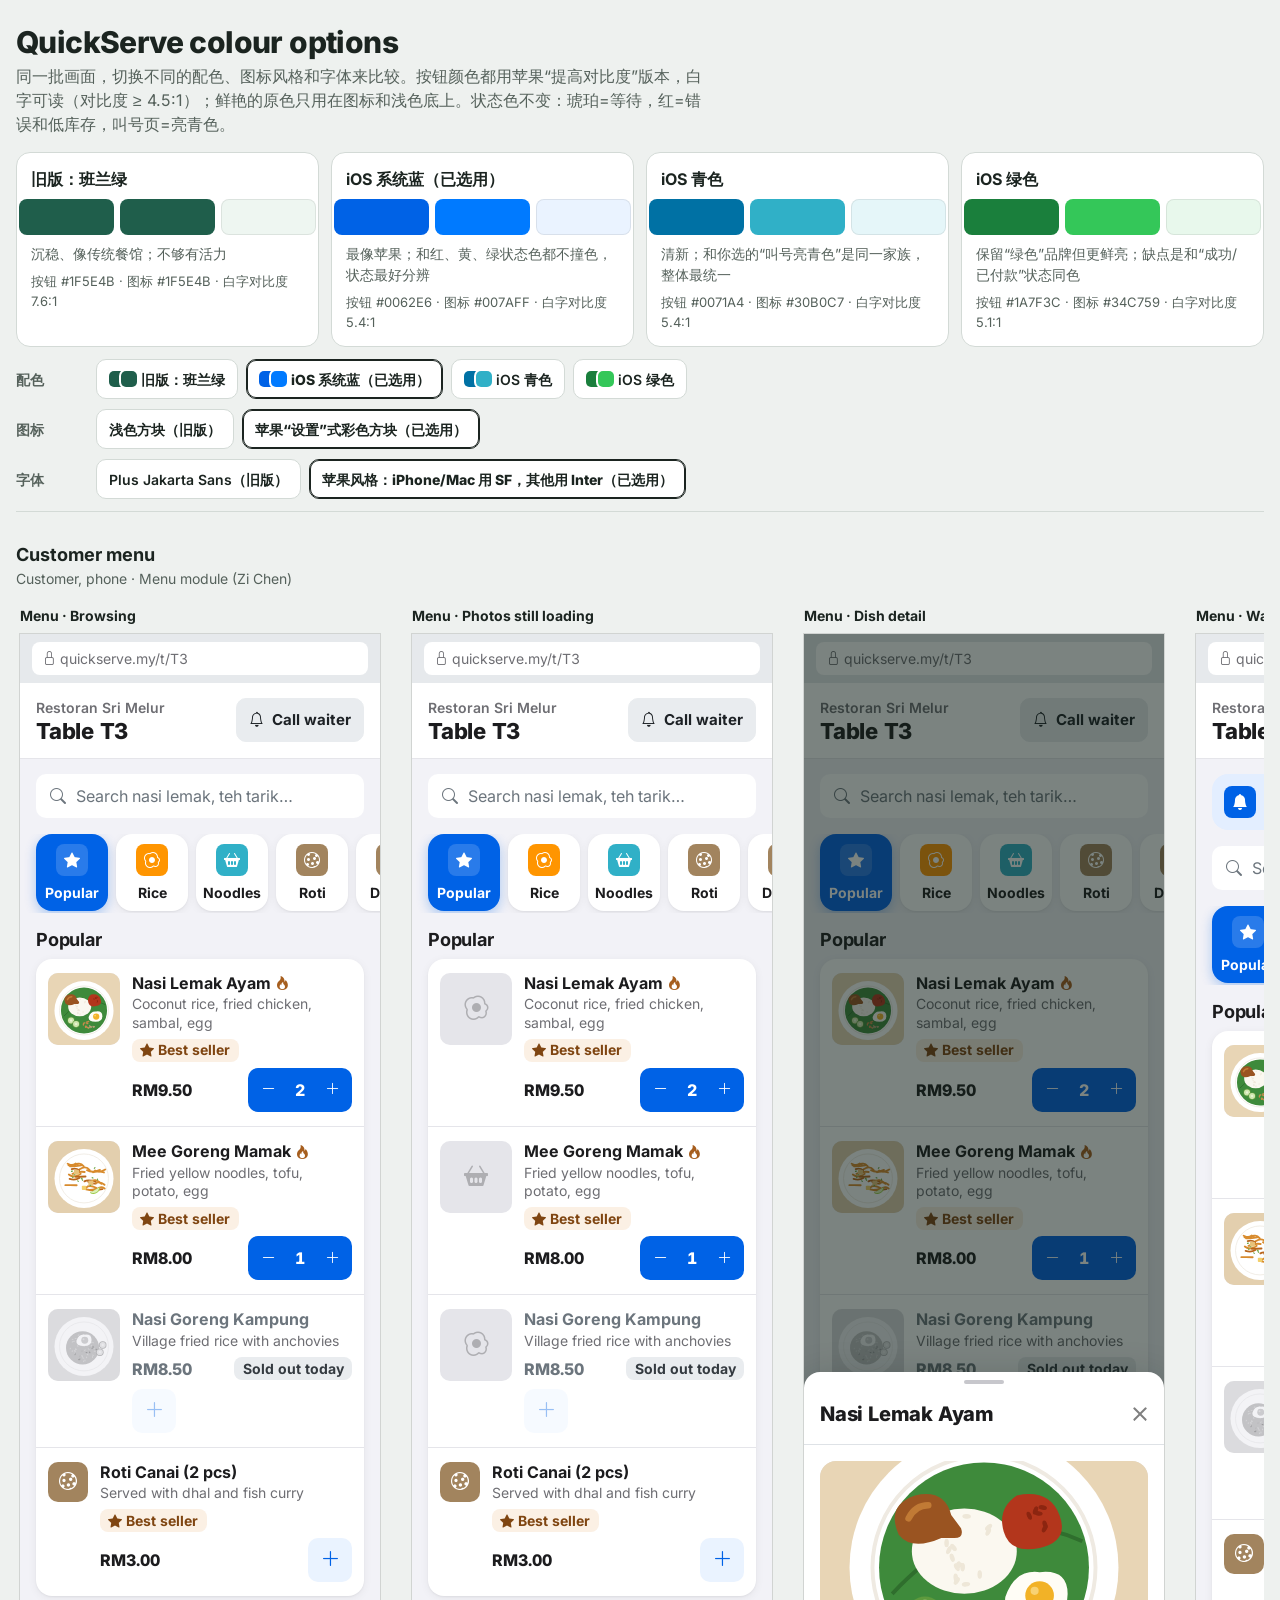
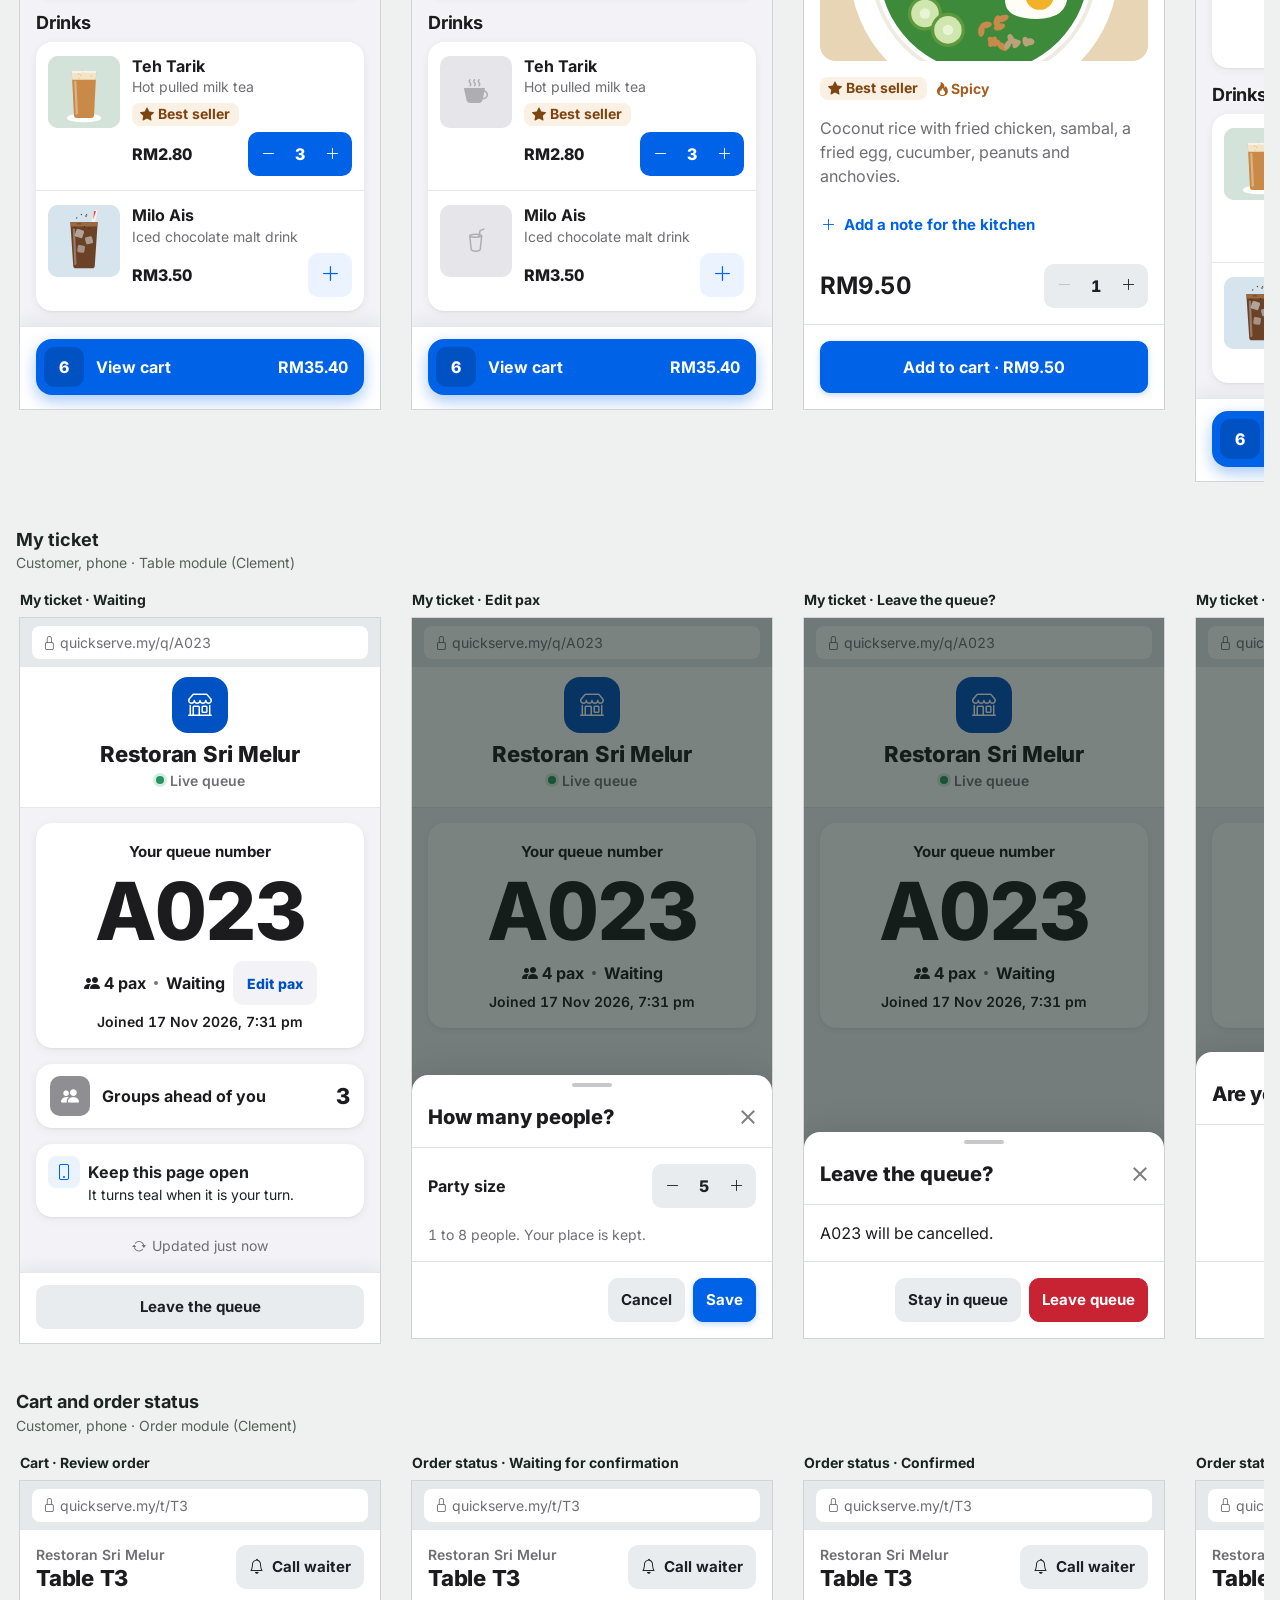
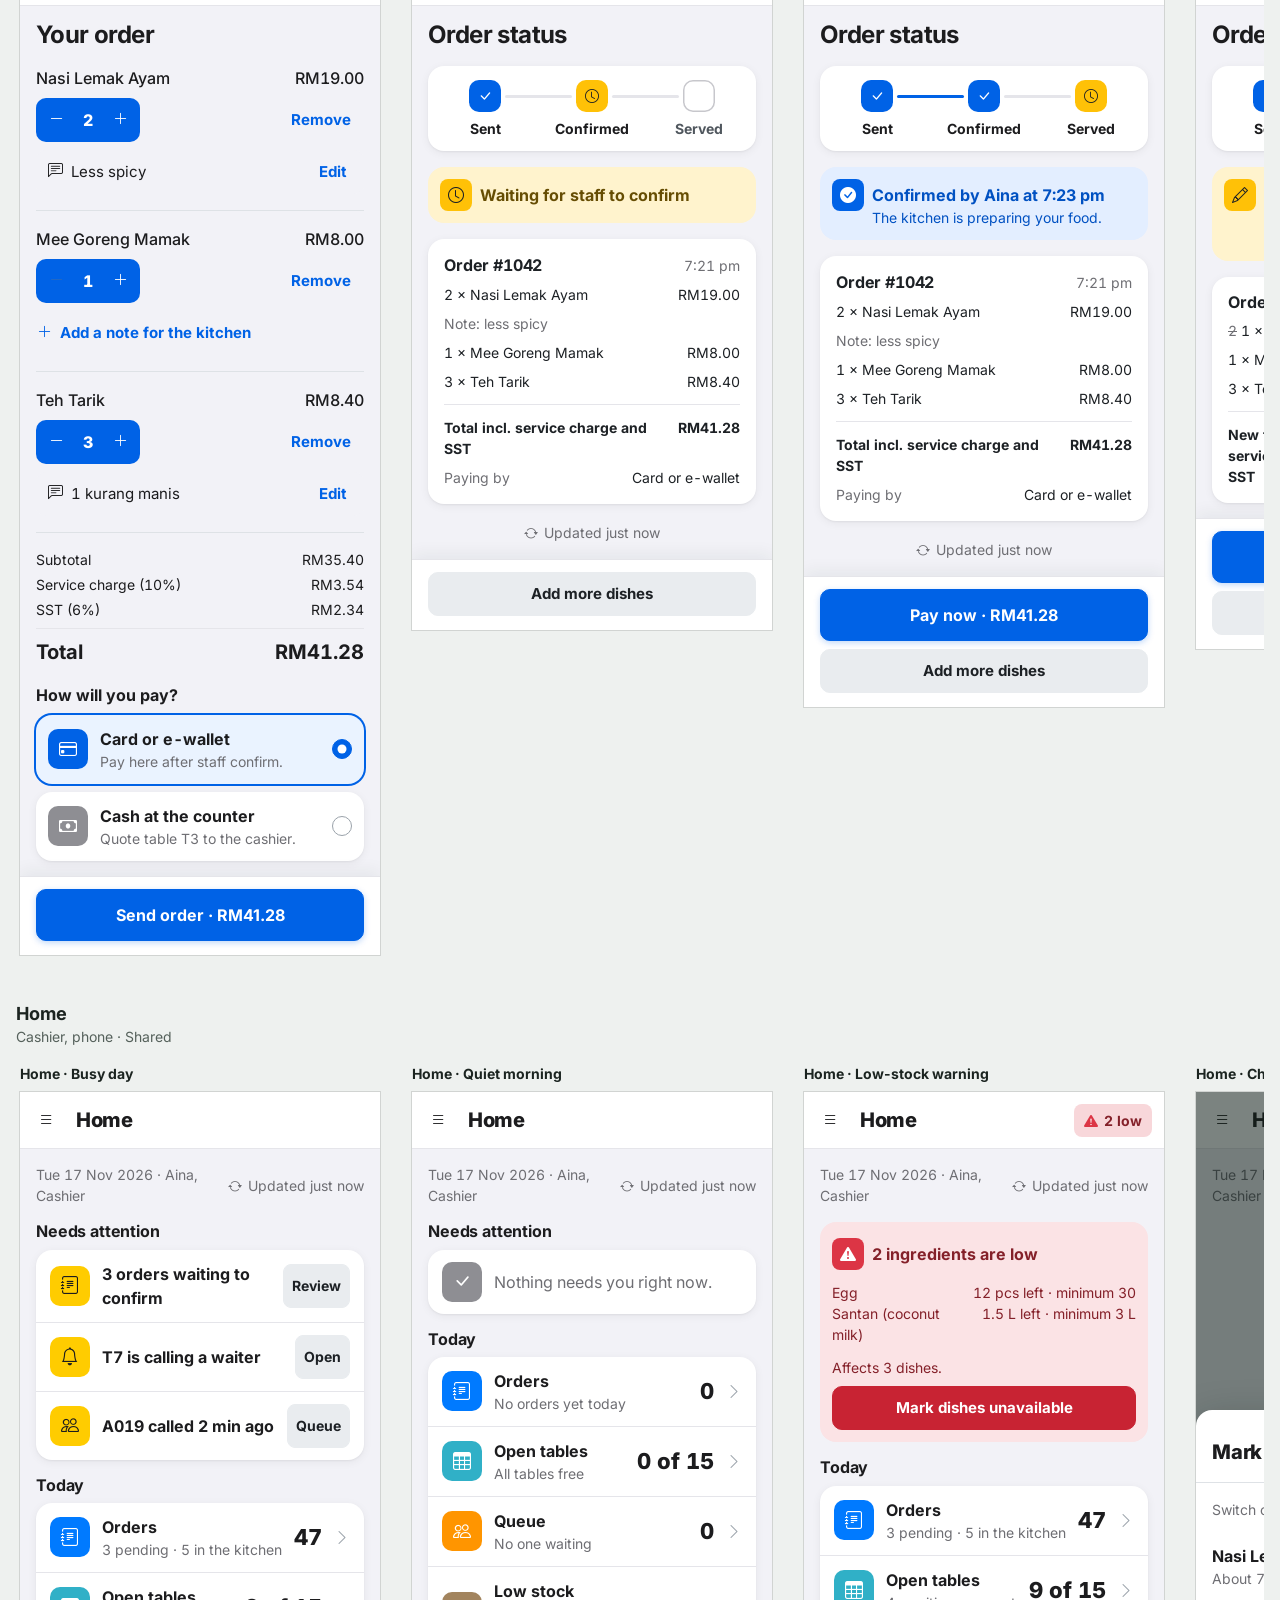
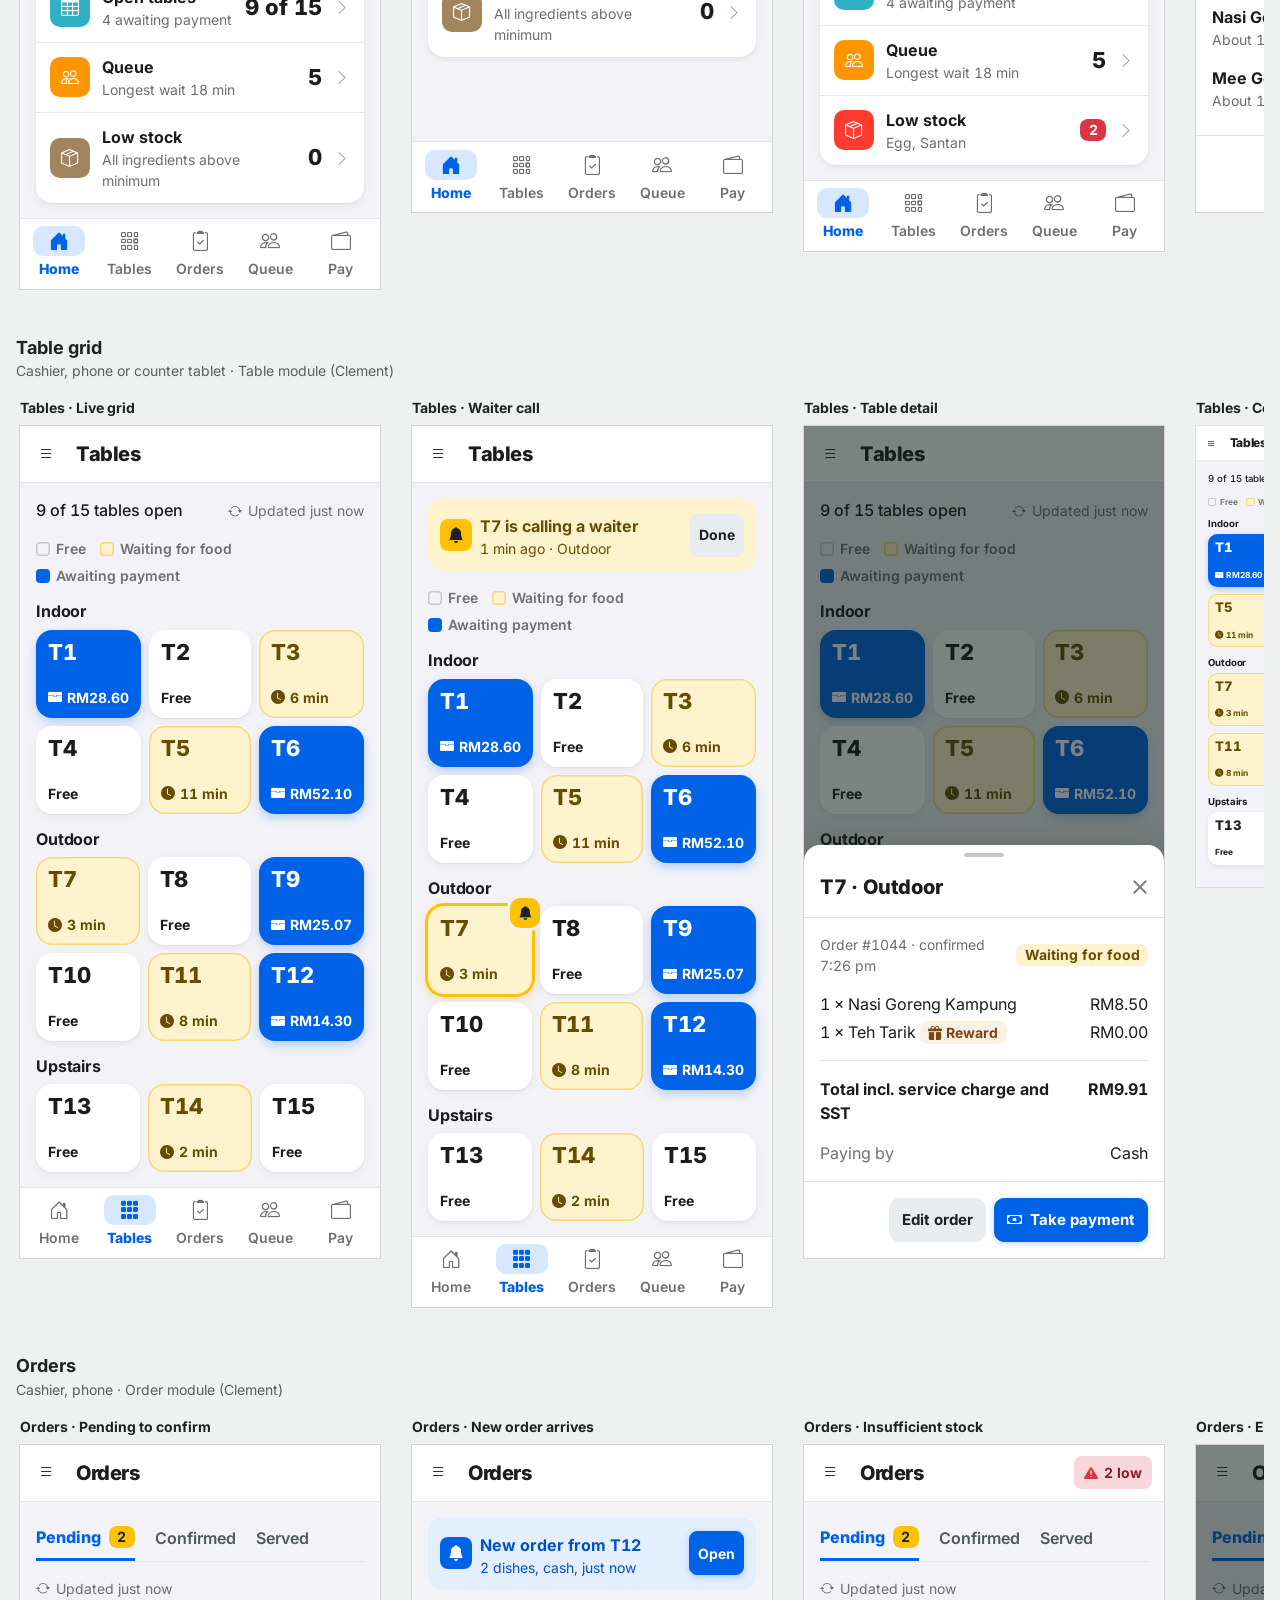
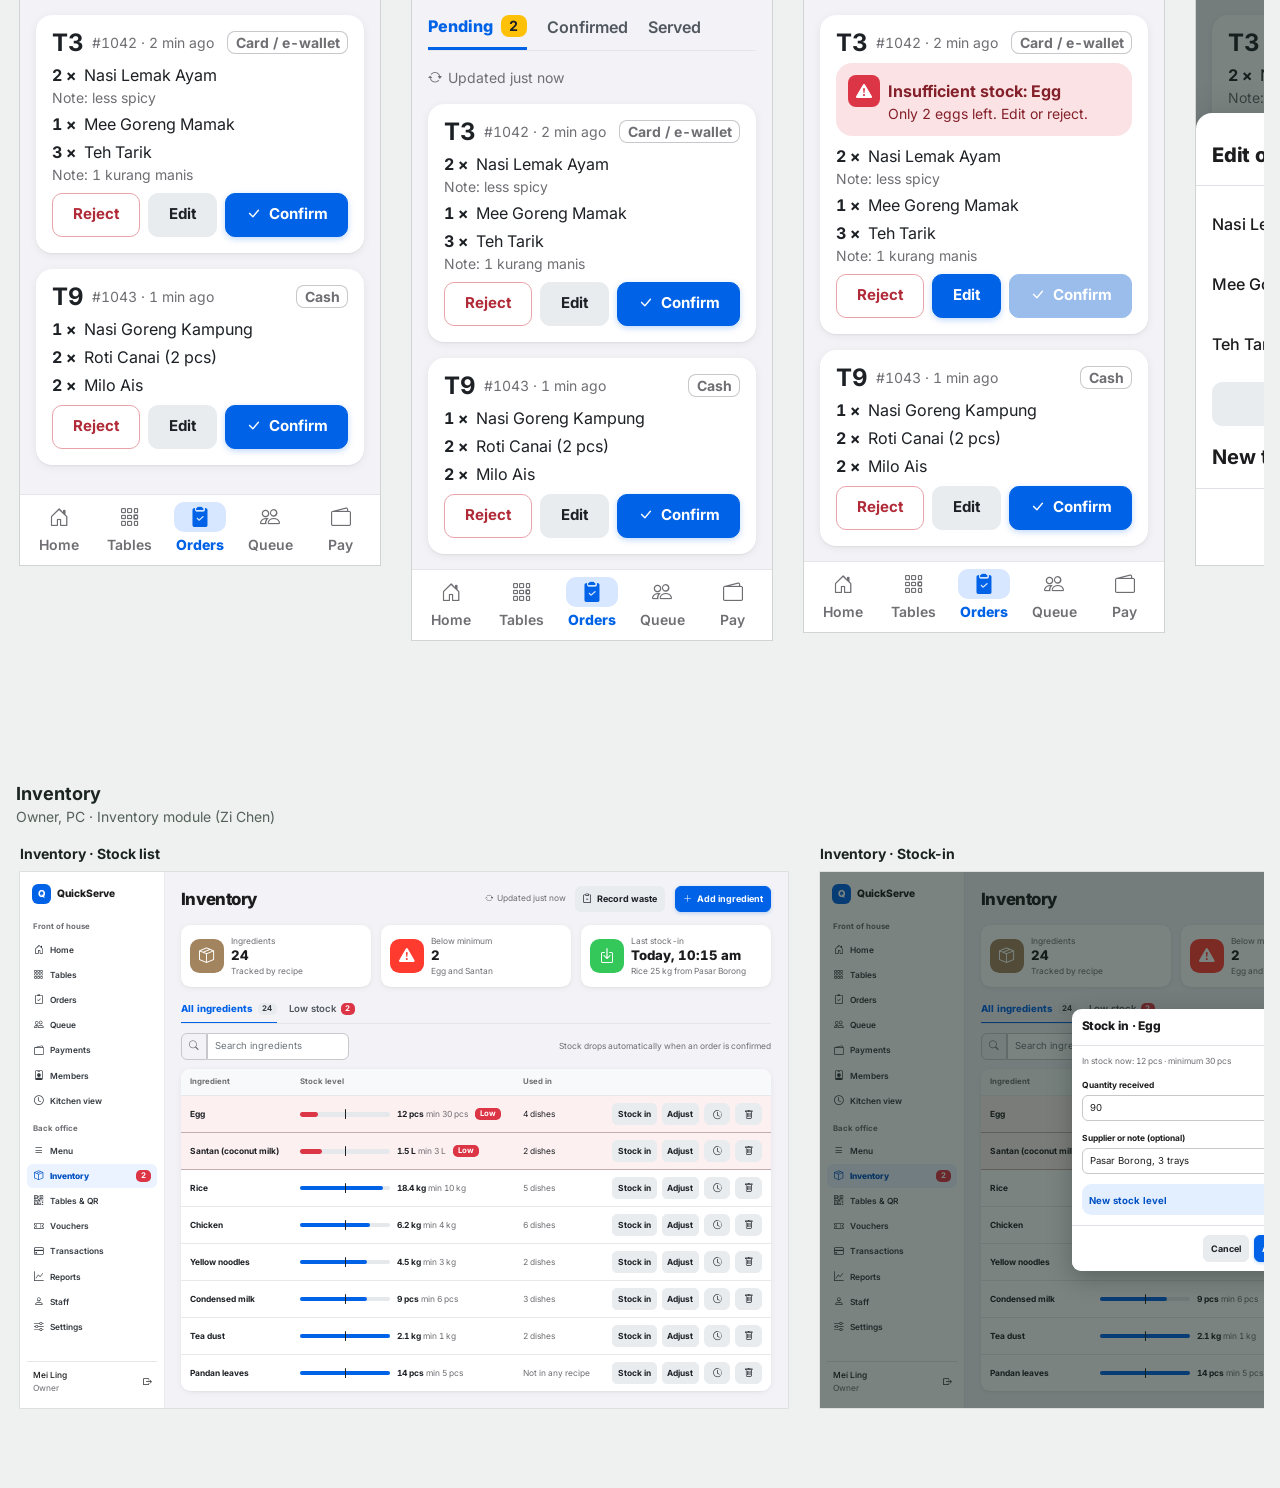
==== commit b497f454: "Apply UI revision part 2: reward dishes and a Kitchen role - Points are no longer a discount: remove" ====
--- a/design/palettes.html
+++ b/design/palettes.html
@@ -445,6 +445,19 @@
 .qs-toast.ph { bottom: 92px; gap: 12px; padding: 8px 8px 8px 16px; font-size: 1rem; width: calc(100% - 32px); justify-content: space-between; white-space: normal; }
 .qs-toast.ph .btn { min-height: 44px; font-size: 1rem; padding: 0 16px; }
 .qs-add:disabled { opacity: .4; }
+
+/* v3.4: reward dishes, kitchen account menu */
+.qs-opt.qs-off { background: #F2F2F7; box-shadow: none; cursor: default; }
+.qs-opt.qs-off .fw-semibold { color: var(--slate); }
+.qs-opt.qs-off .qs-ph svg { filter: grayscale(1); opacity: .5; }
+.qs-opt.qs-off.err { box-shadow: 0 0 0 2px var(--r600); }
+.qs-kmenu { color: #C7D2CC; width: 48px; min-height: 48px; padding: 0; border: 0; font-size: 1.25rem; margin-right: -12px; }
+.qs-kmenu:hover, .qs-kmenu[aria-expanded="true"] { color: #fff; background: rgba(255,255,255,.12); }
+.qs-kdrop { position: absolute; right: 16px; top: 70px; z-index: 3; min-width: 240px; background: #fff; color: var(--ink); border-radius: var(--rm); box-shadow: 0 10px 30px rgba(0,0,0,.25); padding: 4px 0 8px; }
+.qs-kdrop-item { display: flex; align-items: center; gap: 10px; width: 100%; min-height: 48px; padding: 0 16px; border: 0; background: transparent; font: inherit; font-weight: 600; color: var(--ink); text-align: left; }
+.qs-kdrop-item:hover { background: var(--mist); }
+.qs-knot { grid-column: 1 / -1; align-self: center; display: flex; flex-direction: column; align-items: center; gap: 16px; padding: 120px 0; font-size: 1.5rem; font-weight: 700; color: #1C1C1E; }
+.qs-knot .btn { min-height: 56px; font-size: 1.125rem; padding: 0 24px; }
 </style>
 <style>
 [data-pal="pandan"] .dev { --p50:#EEF6F1; --p75:#E3F0E8; --p100:#D9EBE1; --p200:#A9C9BD; --p300:#9DB6AC; --p600:#1F5E4B; --p700:#174839; --p900:#0F2E25; --p600-rgb:31,94,75; --mist:#F1F3F5; --line:#DEE2E6; --line2:#CED4DA; --slate:#50575E; --ink:#1D2125; }
@@ -844,7 +857,7 @@
       <figure class="state state-ph"><figcaption>Home · Choose dishes to mark unavailable</figcaption><div class="dev dev-ph qs-staff"><header class="qs-appbar"><button type="button" class="btn qs-appbar-btn" aria-label="Menu"><i class="bi bi-list" aria-hidden="true"></i></button><h1>Home</h1><a href="#" class="qs-low"><i class="bi bi-exclamation-triangle-fill" aria-hidden="true"></i> 2 low</a></header><main class="qs-body">
     <div class="d-flex justify-content-between align-items-center"><div class="small text-body-secondary">Tue 17 Nov 2026 · Aina, Cashier</div><div class="qs-upd"><i class="bi bi-arrow-repeat" aria-hidden="true"></i> Updated just now</div></div></main><nav class="qs-tabbar" aria-label="Front of house"><a href="#" class="active" aria-current="page"><span class="tic"><i class="bi bi-house-door-fill" aria-hidden="true"></i></span><span>Home</span></a><a href="#"><span class="tic"><i class="bi bi-grid-3x3-gap" aria-hidden="true"></i></span><span>Tables</span></a><a href="#"><span class="tic"><i class="bi bi-clipboard2-check" aria-hidden="true"></i></span><span>Orders</span></a><a href="#"><span class="tic"><i class="bi bi-people" aria-hidden="true"></i></span><span>Queue</span></a><a href="#"><span class="tic"><i class="bi bi-wallet2" aria-hidden="true"></i></span><span>Pay</span></a></nav><div class="qs-overlay qs-sheet"><div class="modal-content qs-modal" style="width:480px" role="dialog" aria-label="Mark dishes unavailable"><div class="modal-header"><h2 class="modal-title fs-5">Mark dishes unavailable</h2><button type="button" class="btn-close" aria-label="Close"></button></div><div class="modal-body d-flex flex-column gap-3">
   <div class="small text-body-secondary">Switch on to mark unavailable.</div>
-  <div class="d-flex flex-column"><div class="d-flex align-items-center gap-3 py-2"><div class="flex-grow-1 min-w-0"><div class="fw-semibold">Nasi Lemak Ayam</div><div class="small text-body-secondary">About 7 plates left</div></div><div class="form-check form-switch mb-0"><input class="form-check-input" type="checkbox" role="switch" id="f28" aria-label="Mark Nasi Lemak Ayam unavailable" checked></div></div><div class="d-flex align-items-center gap-3 py-2"><div class="flex-grow-1 min-w-0"><div class="fw-semibold">Nasi Goreng Kampung</div><div class="small text-body-secondary">About 12 plates left</div></div><div class="form-check form-switch mb-0"><input class="form-check-input" type="checkbox" role="switch" id="f29" aria-label="Mark Nasi Goreng Kampung unavailable"></div></div><div class="d-flex align-items-center gap-3 py-2"><div class="flex-grow-1 min-w-0"><div class="fw-semibold">Mee Goreng Mamak</div><div class="small text-body-secondary">About 12 plates left</div></div><div class="form-check form-switch mb-0"><input class="form-check-input" type="checkbox" role="switch" id="f30" aria-label="Mark Mee Goreng Mamak unavailable"></div></div></div></div><div class="modal-footer"><button type="button" class="btn btn-outline-secondary">Cancel</button><button type="button" class="btn btn-primary">Save</button></div></div></div></div></figure>
+  <div class="d-flex flex-column"><div class="d-flex align-items-center gap-3 py-2"><div class="flex-grow-1 min-w-0"><div class="fw-semibold">Nasi Lemak Ayam</div><div class="small text-body-secondary">About 7 plates left</div></div><div class="form-check form-switch mb-0"><input class="form-check-input" type="checkbox" role="switch" id="f26" aria-label="Mark Nasi Lemak Ayam unavailable" checked></div></div><div class="d-flex align-items-center gap-3 py-2"><div class="flex-grow-1 min-w-0"><div class="fw-semibold">Nasi Goreng Kampung</div><div class="small text-body-secondary">About 12 plates left</div></div><div class="form-check form-switch mb-0"><input class="form-check-input" type="checkbox" role="switch" id="f27" aria-label="Mark Nasi Goreng Kampung unavailable"></div></div><div class="d-flex align-items-center gap-3 py-2"><div class="flex-grow-1 min-w-0"><div class="fw-semibold">Mee Goreng Mamak</div><div class="small text-body-secondary">About 12 plates left</div></div><div class="form-check form-switch mb-0"><input class="form-check-input" type="checkbox" role="switch" id="f28" aria-label="Mark Mee Goreng Mamak unavailable"></div></div></div></div><div class="modal-footer"><button type="button" class="btn btn-outline-secondary">Cancel</button><button type="button" class="btn btn-primary">Save</button></div></div></div></div></figure>
     </div>
   </section>
   <section class="screen" id="table-grid">
@@ -864,11 +877,11 @@
   <section><h2 class="fs-6 mb-2">Upstairs</h2><div class="qs-tgrid"><a href="#" class="qs-t"><b>T13</b><span>Free</span></a><a href="#" class="qs-t food"><b>T14</b><span><i class="bi bi-clock-fill" aria-hidden="true"></i>2 min</span></a><a href="#" class="qs-t"><b>T15</b><span>Free</span></a></div></section></main><nav class="qs-tabbar" aria-label="Front of house"><a href="#"><span class="tic"><i class="bi bi-house-door" aria-hidden="true"></i></span><span>Home</span></a><a href="#" class="active" aria-current="page"><span class="tic"><i class="bi bi-grid-3x3-gap-fill" aria-hidden="true"></i></span><span>Tables</span></a><a href="#"><span class="tic"><i class="bi bi-clipboard2-check" aria-hidden="true"></i></span><span>Orders</span></a><a href="#"><span class="tic"><i class="bi bi-people" aria-hidden="true"></i></span><span>Queue</span></a><a href="#"><span class="tic"><i class="bi bi-wallet2" aria-hidden="true"></i></span><span>Pay</span></a></nav></div></figure>
       <figure class="state state-ph"><figcaption>Tables · Table detail</figcaption><div class="dev dev-ph qs-staff"><header class="qs-appbar"><button type="button" class="btn qs-appbar-btn" aria-label="Menu"><i class="bi bi-list" aria-hidden="true"></i></button><h1>Tables</h1></header><main class="qs-body">
     <div class="d-flex justify-content-between align-items-center"><div class="fw-medium">9 of 15 tables open</div><div class="qs-upd"><i class="bi bi-arrow-repeat" aria-hidden="true"></i> Updated just now</div></div><div class="qs-legend"><span><i></i>Free</span><span><i class="food"></i>Waiting for food</span><span><i class="pay"></i>Awaiting payment</span></div>
-  <section><h2 class="fs-6 mb-2">Indoor</h2><div class="qs-tgrid"><a href="#" class="qs-t pay"><b>T1</b><span><i class="bi bi-wallet-fill" aria-hidden="true"></i>RM28.60</span></a><a href="#" class="qs-t"><b>T2</b><span>Free</span></a><a href="#" class="qs-t food sel"><b>T3</b><span><i class="bi bi-clock-fill" aria-hidden="true"></i>6 min</span></a><a href="#" class="qs-t"><b>T4</b><span>Free</span></a><a href="#" class="qs-t food"><b>T5</b><span><i class="bi bi-clock-fill" aria-hidden="true"></i>11 min</span></a><a href="#" class="qs-t pay"><b>T6</b><span><i class="bi bi-wallet-fill" aria-hidden="true"></i>RM52.10</span></a></div></section>
+  <section><h2 class="fs-6 mb-2">Indoor</h2><div class="qs-tgrid"><a href="#" class="qs-t pay"><b>T1</b><span><i class="bi bi-wallet-fill" aria-hidden="true"></i>RM28.60</span></a><a href="#" class="qs-t"><b>T2</b><span>Free</span></a><a href="#" class="qs-t food"><b>T3</b><span><i class="bi bi-clock-fill" aria-hidden="true"></i>6 min</span></a><a href="#" class="qs-t"><b>T4</b><span>Free</span></a><a href="#" class="qs-t food"><b>T5</b><span><i class="bi bi-clock-fill" aria-hidden="true"></i>11 min</span></a><a href="#" class="qs-t pay"><b>T6</b><span><i class="bi bi-wallet-fill" aria-hidden="true"></i>RM52.10</span></a></div></section>
   <section><h2 class="fs-6 mb-2">Outdoor</h2><div class="qs-tgrid"><a href="#" class="qs-t food"><b>T7</b><span><i class="bi bi-clock-fill" aria-hidden="true"></i>3 min</span></a><a href="#" class="qs-t"><b>T8</b><span>Free</span></a><a href="#" class="qs-t pay"><b>T9</b><span><i class="bi bi-wallet-fill" aria-hidden="true"></i>RM25.07</span></a><a href="#" class="qs-t"><b>T10</b><span>Free</span></a><a href="#" class="qs-t food"><b>T11</b><span><i class="bi bi-clock-fill" aria-hidden="true"></i>8 min</span></a><a href="#" class="qs-t pay"><b>T12</b><span><i class="bi bi-wallet-fill" aria-hidden="true"></i>RM14.30</span></a></div></section>
-  <section><h2 class="fs-6 mb-2">Upstairs</h2><div class="qs-tgrid"><a href="#" class="qs-t"><b>T13</b><span>Free</span></a><a href="#" class="qs-t food"><b>T14</b><span><i class="bi bi-clock-fill" aria-hidden="true"></i>2 min</span></a><a href="#" class="qs-t"><b>T15</b><span>Free</span></a></div></section></main><nav class="qs-tabbar" aria-label="Front of house"><a href="#"><span class="tic"><i class="bi bi-house-door" aria-hidden="true"></i></span><span>Home</span></a><a href="#" class="active" aria-current="page"><span class="tic"><i class="bi bi-grid-3x3-gap-fill" aria-hidden="true"></i></span><span>Tables</span></a><a href="#"><span class="tic"><i class="bi bi-clipboard2-check" aria-hidden="true"></i></span><span>Orders</span></a><a href="#"><span class="tic"><i class="bi bi-people" aria-hidden="true"></i></span><span>Queue</span></a><a href="#"><span class="tic"><i class="bi bi-wallet2" aria-hidden="true"></i></span><span>Pay</span></a></nav><div class="qs-overlay qs-sheet"><div class="modal-content qs-modal" style="width:480px" role="dialog" aria-label="T3 · Indoor"><div class="modal-header"><h2 class="modal-title fs-5">T3 · Indoor</h2><button type="button" class="btn-close" aria-label="Close"></button></div><div class="modal-body d-flex flex-column gap-3"><div class="d-flex justify-content-between align-items-center"><span class="small text-body-secondary">Order #1042, confirmed 7:23 pm by Aina</span><span class="badge qs-b-wait">Waiting for food</span></div>
-      <div class="d-flex flex-column gap-1"><div class="d-flex justify-content-between gap-3"><span>2 × Nasi Lemak Ayam</span><span class="text-nowrap">RM19.00</span></div><div class="d-flex justify-content-between gap-3"><span>1 × Mee Goreng Mamak</span><span class="text-nowrap">RM8.00</span></div><div class="d-flex justify-content-between gap-3"><span>3 × Teh Tarik</span><span class="text-nowrap">RM8.40</span></div></div>
-      <hr class="my-0"><div class="d-flex justify-content-between gap-3 fw-semibold"><span>Total incl. service charge and SST</span><span class="text-nowrap">RM41.28</span></div><div class="d-flex justify-content-between gap-3"><span><span class="text-body-secondary">Paying by</span></span><span class="text-nowrap">Card or e-wallet</span></div></div><div class="modal-footer"><button type="button" class="btn btn-outline-secondary">Edit order</button><button type="button" class="btn btn-primary"><i class="bi bi-cash me-2" aria-hidden="true"></i>Take payment</button></div></div></div></div></figure>
+  <section><h2 class="fs-6 mb-2">Upstairs</h2><div class="qs-tgrid"><a href="#" class="qs-t"><b>T13</b><span>Free</span></a><a href="#" class="qs-t food"><b>T14</b><span><i class="bi bi-clock-fill" aria-hidden="true"></i>2 min</span></a><a href="#" class="qs-t"><b>T15</b><span>Free</span></a></div></section></main><nav class="qs-tabbar" aria-label="Front of house"><a href="#"><span class="tic"><i class="bi bi-house-door" aria-hidden="true"></i></span><span>Home</span></a><a href="#" class="active" aria-current="page"><span class="tic"><i class="bi bi-grid-3x3-gap-fill" aria-hidden="true"></i></span><span>Tables</span></a><a href="#"><span class="tic"><i class="bi bi-clipboard2-check" aria-hidden="true"></i></span><span>Orders</span></a><a href="#"><span class="tic"><i class="bi bi-people" aria-hidden="true"></i></span><span>Queue</span></a><a href="#"><span class="tic"><i class="bi bi-wallet2" aria-hidden="true"></i></span><span>Pay</span></a></nav><div class="qs-overlay qs-sheet"><div class="modal-content qs-modal" style="width:480px" role="dialog" aria-label="T7 · Outdoor"><div class="modal-header"><h2 class="modal-title fs-5">T7 · Outdoor</h2><button type="button" class="btn-close" aria-label="Close"></button></div><div class="modal-body d-flex flex-column gap-3"><div class="d-flex justify-content-between align-items-center"><span class="small text-body-secondary">Order #1044 · confirmed 7:26 pm</span><span class="badge qs-b-wait">Waiting for food</span></div>
+      <div class="d-flex flex-column gap-1"><div class="d-flex justify-content-between gap-3"><span>1 × Nasi Goreng Kampung</span><span class="text-nowrap">RM8.50</span></div><div class="d-flex justify-content-between gap-3"><span>1 × Teh Tarik <span class="badge qs-b-tea"><i class="bi bi-gift-fill" aria-hidden="true"></i> Reward</span></span><span class="text-nowrap">RM0.00</span></div></div>
+      <hr class="my-0"><div class="d-flex justify-content-between gap-3 fw-semibold"><span>Total incl. service charge and SST</span><span class="text-nowrap">RM9.91</span></div><div class="d-flex justify-content-between gap-3"><span><span class="text-body-secondary">Paying by</span></span><span class="text-nowrap">Cash</span></div></div><div class="modal-footer"><button type="button" class="btn btn-outline-secondary">Edit order</button><button type="button" class="btn btn-primary"><i class="bi bi-cash me-2" aria-hidden="true"></i>Take payment</button></div></div></div></div></figure>
       <figure class="state state-ct"><figcaption>Tables · Counter tablet</figcaption><div class="dev dev-ct qs-staff"><header class="qs-appbar"><button type="button" class="btn qs-appbar-btn" aria-label="Menu"><i class="bi bi-list" aria-hidden="true"></i></button><h1>Tables</h1></header><main class="qs-ctbody">
     <div><div class="d-flex justify-content-between align-items-center"><div class="fw-medium">9 of 15 tables open</div><div class="qs-upd"><i class="bi bi-arrow-repeat" aria-hidden="true"></i> Updated just now</div></div><div class="qs-legend"><span><i></i>Free</span><span><i class="food"></i>Waiting for food</span><span><i class="pay"></i>Awaiting payment</span></div>
   <section><h2 class="fs-6 mb-2">Indoor</h2><div class="qs-tgrid"><a href="#" class="qs-t pay"><b>T1</b><span><i class="bi bi-wallet-fill" aria-hidden="true"></i>RM28.60</span></a><a href="#" class="qs-t"><b>T2</b><span>Free</span></a><a href="#" class="qs-t food sel"><b>T3</b><span><i class="bi bi-clock-fill" aria-hidden="true"></i>6 min</span></a><a href="#" class="qs-t"><b>T4</b><span>Free</span></a><a href="#" class="qs-t food"><b>T5</b><span><i class="bi bi-clock-fill" aria-hidden="true"></i>11 min</span></a><a href="#" class="qs-t pay"><b>T6</b><span><i class="bi bi-wallet-fill" aria-hidden="true"></i>RM52.10</span></a></div></section>
@@ -923,10 +936,14 @@
   
   <div class="d-flex flex-column gap-1"><div><span class="fw-semibold me-2">1 ×</span>Nasi Goreng Kampung</div><div><span class="fw-semibold me-2">2 ×</span>Roti Canai (2 pcs)</div><div><span class="fw-semibold me-2">2 ×</span>Milo Ais</div></div>
   <div class="d-flex gap-2"><button type="button" class="btn btn-outline-danger flex-fill">Reject</button><button type="button" class="btn btn-outline-secondary flex-fill">Edit</button><button type="button" class="btn btn-primary flex-fill"><i class="bi bi-check-lg me-2" aria-hidden="true"></i>Confirm</button></div></div></div></main><nav class="qs-tabbar" aria-label="Front of house"><a href="#"><span class="tic"><i class="bi bi-house-door" aria-hidden="true"></i></span><span>Home</span></a><a href="#"><span class="tic"><i class="bi bi-grid-3x3-gap" aria-hidden="true"></i></span><span>Tables</span></a><a href="#" class="active" aria-current="page"><span class="tic"><i class="bi bi-clipboard2-check-fill" aria-hidden="true"></i></span><span>Orders</span></a><a href="#"><span class="tic"><i class="bi bi-people" aria-hidden="true"></i></span><span>Queue</span></a><a href="#"><span class="tic"><i class="bi bi-wallet2" aria-hidden="true"></i></span><span>Pay</span></a></nav><div class="qs-overlay qs-sheet"><div class="modal-content qs-modal" style="width:480px" role="dialog" aria-label="Edit order #1042 · T3"><div class="modal-header"><h2 class="modal-title fs-5">Edit order #1042 · T3</h2><button type="button" class="btn-close" aria-label="Close"></button></div><div class="modal-body d-flex flex-column gap-3"><div class="d-flex align-items-center gap-2"><span class="flex-grow-1 fw-medium">Nasi Lemak Ayam</span><div class="qs-step" role="group" aria-label="Quantity"><button type="button" class="btn btn-link" aria-label="Decrease"><i class="bi bi-dash-lg" aria-hidden="true"></i></button><span>1</span><button type="button" class="btn btn-link" aria-label="Increase"><i class="bi bi-plus-lg" aria-hidden="true"></i></button></div><button type="button" class="btn btn-outline-secondary qs-icon-btn" aria-label="Remove Nasi Lemak Ayam"><i class="bi bi-trash" aria-hidden="true"></i></button></div><div class="d-flex align-items-center gap-2"><span class="flex-grow-1 fw-medium">Mee Goreng Mamak</span><div class="qs-step" role="group" aria-label="Quantity"><button type="button" class="btn btn-link" aria-label="Decrease"><i class="bi bi-dash-lg" aria-hidden="true"></i></button><span>1</span><button type="button" class="btn btn-link" aria-label="Increase"><i class="bi bi-plus-lg" aria-hidden="true"></i></button></div><button type="button" class="btn btn-outline-secondary qs-icon-btn" aria-label="Remove Mee Goreng Mamak"><i class="bi bi-trash" aria-hidden="true"></i></button></div><div class="d-flex align-items-center gap-2"><span class="flex-grow-1 fw-medium">Teh Tarik</span><div class="qs-step" role="group" aria-label="Quantity"><button type="button" class="btn btn-link" aria-label="Decrease"><i class="bi bi-dash-lg" aria-hidden="true"></i></button><span>3</span><button type="button" class="btn btn-link" aria-label="Increase"><i class="bi bi-plus-lg" aria-hidden="true"></i></button></div><button type="button" class="btn btn-outline-secondary qs-icon-btn" aria-label="Remove Teh Tarik"><i class="bi bi-trash" aria-hidden="true"></i></button></div><button type="button" class="btn btn-outline-primary w-100"><i class="bi bi-plus-lg me-2" aria-hidden="true"></i>Add a dish</button><div class="d-flex justify-content-between gap-3 fs-5 fw-semibold"><span>New total</span><span class="text-nowrap">RM30.20</span></div></div><div class="modal-footer"><button type="button" class="btn btn-outline-secondary">Cancel</button><button type="button" class="btn btn-primary">Save changes</button></div></div></div></div></figure>
-      <figure class="state state-ph"><figcaption>Orders · Cancel a confirmed order</figcaption><div class="dev dev-ph qs-staff"><header class="qs-appbar"><button type="button" class="btn qs-appbar-btn" aria-label="Menu"><i class="bi bi-list" aria-hidden="true"></i></button><h1>Orders</h1></header><main class="qs-body"><ul class="nav nav-underline qs-tabs"><li class="nav-item"><a class="nav-link" href="#">Pending</a></li><li class="nav-item"><a class="nav-link active" href="#" aria-current="page">Confirmed <span class="badge qs-b-neutral ms-2">2</span></a></li><li class="nav-item"><a class="nav-link" href="#">Served</a></li></ul><div class="qs-upd"><i class="bi bi-arrow-repeat" aria-hidden="true"></i> Updated just now</div>
+      <figure class="state state-ph"><figcaption>Orders · Cancel a confirmed order</figcaption><div class="dev dev-ph qs-staff"><header class="qs-appbar"><button type="button" class="btn qs-appbar-btn" aria-label="Menu"><i class="bi bi-list" aria-hidden="true"></i></button><h1>Orders</h1></header><main class="qs-body"><ul class="nav nav-underline qs-tabs"><li class="nav-item"><a class="nav-link" href="#">Pending</a></li><li class="nav-item"><a class="nav-link active" href="#" aria-current="page">Confirmed <span class="badge qs-b-neutral ms-2">3</span></a></li><li class="nav-item"><a class="nav-link" href="#">Served</a></li></ul><div class="qs-upd"><i class="bi bi-arrow-repeat" aria-hidden="true"></i> Updated just now</div>
   <div class="card"><div class="card-body d-flex flex-column gap-2 p-3">
   <div class="d-flex align-items-center gap-2"><span class="fs-4 fw-bold lh-1">T3</span><span class="flex-grow-1 small text-body-secondary">#1042</span><span class="badge qs-b-wait">In the kitchen 6 min</span></div>
   <div class="d-flex flex-column gap-1"><div><span class="fw-semibold me-2">2 ×</span>Nasi Lemak Ayam<div class="small text-body-secondary">Note: less spicy</div></div><div><span class="fw-semibold me-2">1 ×</span>Mee Goreng Mamak</div><div><span class="fw-semibold me-2">3 ×</span>Teh Tarik<div class="small text-body-secondary">Note: 1 kurang manis</div></div></div>
+  <div class="d-flex gap-2"><button type="button" class="btn btn-outline-danger flex-fill">Cancel order</button></div></div></div>
+  <div class="card"><div class="card-body d-flex flex-column gap-2 p-3">
+  <div class="d-flex align-items-center gap-2"><span class="fs-4 fw-bold lh-1">T7</span><span class="flex-grow-1 small text-body-secondary">#1044</span><span class="badge qs-b-wait">In the kitchen 3 min</span></div>
+  <div class="d-flex flex-column gap-1"><div><span class="fw-semibold me-2">1 ×</span>Nasi Goreng Kampung</div><div><span class="fw-semibold me-2">1 ×</span>Teh Tarik <span class="badge qs-b-tea"><i class="bi bi-gift-fill" aria-hidden="true"></i> Reward</span> <span class="small text-body-secondary">RM0.00</span></div></div>
   <div class="d-flex gap-2"><button type="button" class="btn btn-outline-danger flex-fill">Cancel order</button></div></div></div>
   <div class="card"><div class="card-body d-flex flex-column gap-2 p-3">
   <div class="d-flex align-items-center gap-2"><span class="fs-4 fw-bold lh-1">T5</span><span class="flex-grow-1 small text-body-secondary">#1039</span><span class="badge qs-b-brand">Served 7:30 pm</span></div>
@@ -934,16 +951,24 @@
   <div class="d-flex gap-2"><button type="button" class="btn btn-outline-danger flex-fill">Cancel order</button></div></div></div></main><nav class="qs-tabbar" aria-label="Front of house"><a href="#"><span class="tic"><i class="bi bi-house-door" aria-hidden="true"></i></span><span>Home</span></a><a href="#"><span class="tic"><i class="bi bi-grid-3x3-gap" aria-hidden="true"></i></span><span>Tables</span></a><a href="#" class="active" aria-current="page"><span class="tic"><i class="bi bi-clipboard2-check-fill" aria-hidden="true"></i></span><span>Orders</span></a><a href="#"><span class="tic"><i class="bi bi-people" aria-hidden="true"></i></span><span>Queue</span></a><a href="#"><span class="tic"><i class="bi bi-wallet2" aria-hidden="true"></i></span><span>Pay</span></a></nav><div class="qs-overlay qs-sheet"><div class="modal-content qs-modal" style="width:480px" role="dialog" aria-label="Cancel order #1042?"><div class="modal-header"><h2 class="modal-title fs-5">Cancel order #1042?</h2><button type="button" class="btn-close" aria-label="Close"></button></div><div class="modal-body d-flex flex-column gap-3">
   <fieldset><legend class="form-label">Reason</legend><div class="qs-chipset"><button type="button" class="qs-chip on" aria-pressed="true">Customer changed mind</button><button type="button" class="qs-chip">Wrong order</button><button type="button" class="qs-chip">Out of stock</button><button type="button" class="qs-chip">Other</button></div></fieldset>
   <div class="small text-body-secondary"><i class="bi bi-arrow-counterclockwise" aria-hidden="true"></i> Stock goes back automatically.</div></div><div class="modal-footer"><button type="button" class="btn btn-outline-secondary">Keep order</button><button type="button" class="btn btn-danger">Cancel order</button></div></div></div></div></figure>
-      <figure class="state state-ph"><figcaption>Orders · Order cancelled, stock restored</figcaption><div class="dev dev-ph qs-staff"><header class="qs-appbar"><button type="button" class="btn qs-appbar-btn" aria-label="Menu"><i class="bi bi-list" aria-hidden="true"></i></button><h1>Orders</h1></header><main class="qs-body"><div class="alert alert-primary d-flex gap-2 mb-0" role="status"><span class="qs-ai"><i class="bi bi-arrow-counterclockwise" aria-hidden="true"></i></span><div><div class="fw-semibold">Order #1042 cancelled</div><div class="small">Stock restored: Egg +3 and 6 more.</div></div></div><ul class="nav nav-underline qs-tabs"><li class="nav-item"><a class="nav-link" href="#">Pending</a></li><li class="nav-item"><a class="nav-link active" href="#" aria-current="page">Confirmed <span class="badge qs-b-neutral ms-2">2</span></a></li><li class="nav-item"><a class="nav-link" href="#">Served</a></li></ul><div class="qs-upd"><i class="bi bi-arrow-repeat" aria-hidden="true"></i> Updated just now</div>
+      <figure class="state state-ph"><figcaption>Orders · Order cancelled, stock restored</figcaption><div class="dev dev-ph qs-staff"><header class="qs-appbar"><button type="button" class="btn qs-appbar-btn" aria-label="Menu"><i class="bi bi-list" aria-hidden="true"></i></button><h1>Orders</h1></header><main class="qs-body"><div class="alert alert-primary d-flex gap-2 mb-0" role="status"><span class="qs-ai"><i class="bi bi-arrow-counterclockwise" aria-hidden="true"></i></span><div><div class="fw-semibold">Order #1042 cancelled</div><div class="small">Stock restored: Egg +3 and 6 more.</div></div></div><ul class="nav nav-underline qs-tabs"><li class="nav-item"><a class="nav-link" href="#">Pending</a></li><li class="nav-item"><a class="nav-link active" href="#" aria-current="page">Confirmed <span class="badge qs-b-neutral ms-2">3</span></a></li><li class="nav-item"><a class="nav-link" href="#">Served</a></li></ul><div class="qs-upd"><i class="bi bi-arrow-repeat" aria-hidden="true"></i> Updated just now</div>
   
+  <div class="card"><div class="card-body d-flex flex-column gap-2 p-3">
+  <div class="d-flex align-items-center gap-2"><span class="fs-4 fw-bold lh-1">T7</span><span class="flex-grow-1 small text-body-secondary">#1044</span><span class="badge qs-b-wait">In the kitchen 3 min</span></div>
+  <div class="d-flex flex-column gap-1"><div><span class="fw-semibold me-2">1 ×</span>Nasi Goreng Kampung</div><div><span class="fw-semibold me-2">1 ×</span>Teh Tarik <span class="badge qs-b-tea"><i class="bi bi-gift-fill" aria-hidden="true"></i> Reward</span> <span class="small text-body-secondary">RM0.00</span></div></div>
+  <div class="d-flex gap-2"><button type="button" class="btn btn-outline-danger flex-fill">Cancel order</button></div></div></div>
   <div class="card"><div class="card-body d-flex flex-column gap-2 p-3">
   <div class="d-flex align-items-center gap-2"><span class="fs-4 fw-bold lh-1">T5</span><span class="flex-grow-1 small text-body-secondary">#1039</span><span class="badge qs-b-brand">Served 7:30 pm</span></div>
   <div class="d-flex flex-column gap-1"><div><span class="fw-semibold me-2">1 ×</span>Nasi Lemak Ayam</div><div><span class="fw-semibold me-2">2 ×</span>Mee Goreng Mamak</div><div><span class="fw-semibold me-2">2 ×</span>Teh Tarik</div></div>
   <div class="d-flex gap-2"><button type="button" class="btn btn-outline-danger flex-fill">Cancel order</button></div></div></div></main><nav class="qs-tabbar" aria-label="Front of house"><a href="#"><span class="tic"><i class="bi bi-house-door" aria-hidden="true"></i></span><span>Home</span></a><a href="#"><span class="tic"><i class="bi bi-grid-3x3-gap" aria-hidden="true"></i></span><span>Tables</span></a><a href="#" class="active" aria-current="page"><span class="tic"><i class="bi bi-clipboard2-check-fill" aria-hidden="true"></i></span><span>Orders</span></a><a href="#"><span class="tic"><i class="bi bi-people" aria-hidden="true"></i></span><span>Queue</span></a><a href="#"><span class="tic"><i class="bi bi-wallet2" aria-hidden="true"></i></span><span>Pay</span></a></nav></div></figure>
-      <figure class="state state-ph"><figcaption>Orders · Already served</figcaption><div class="dev dev-ph qs-staff"><header class="qs-appbar"><button type="button" class="btn qs-appbar-btn" aria-label="Menu"><i class="bi bi-list" aria-hidden="true"></i></button><h1>Orders</h1></header><main class="qs-body"><ul class="nav nav-underline qs-tabs"><li class="nav-item"><a class="nav-link" href="#">Pending</a></li><li class="nav-item"><a class="nav-link active" href="#" aria-current="page">Confirmed <span class="badge qs-b-neutral ms-2">2</span></a></li><li class="nav-item"><a class="nav-link" href="#">Served</a></li></ul><div class="qs-upd"><i class="bi bi-arrow-repeat" aria-hidden="true"></i> Updated just now</div>
+      <figure class="state state-ph"><figcaption>Orders · Already served</figcaption><div class="dev dev-ph qs-staff"><header class="qs-appbar"><button type="button" class="btn qs-appbar-btn" aria-label="Menu"><i class="bi bi-list" aria-hidden="true"></i></button><h1>Orders</h1></header><main class="qs-body"><ul class="nav nav-underline qs-tabs"><li class="nav-item"><a class="nav-link" href="#">Pending</a></li><li class="nav-item"><a class="nav-link active" href="#" aria-current="page">Confirmed <span class="badge qs-b-neutral ms-2">3</span></a></li><li class="nav-item"><a class="nav-link" href="#">Served</a></li></ul><div class="qs-upd"><i class="bi bi-arrow-repeat" aria-hidden="true"></i> Updated just now</div>
   <div class="card"><div class="card-body d-flex flex-column gap-2 p-3">
   <div class="d-flex align-items-center gap-2"><span class="fs-4 fw-bold lh-1">T3</span><span class="flex-grow-1 small text-body-secondary">#1042</span><span class="badge qs-b-wait">In the kitchen 6 min</span></div>
   <div class="d-flex flex-column gap-1"><div><span class="fw-semibold me-2">2 ×</span>Nasi Lemak Ayam<div class="small text-body-secondary">Note: less spicy</div></div><div><span class="fw-semibold me-2">1 ×</span>Mee Goreng Mamak</div><div><span class="fw-semibold me-2">3 ×</span>Teh Tarik<div class="small text-body-secondary">Note: 1 kurang manis</div></div></div>
+  <div class="d-flex gap-2"><button type="button" class="btn btn-outline-danger flex-fill">Cancel order</button></div></div></div>
+  <div class="card"><div class="card-body d-flex flex-column gap-2 p-3">
+  <div class="d-flex align-items-center gap-2"><span class="fs-4 fw-bold lh-1">T7</span><span class="flex-grow-1 small text-body-secondary">#1044</span><span class="badge qs-b-wait">In the kitchen 3 min</span></div>
+  <div class="d-flex flex-column gap-1"><div><span class="fw-semibold me-2">1 ×</span>Nasi Goreng Kampung</div><div><span class="fw-semibold me-2">1 ×</span>Teh Tarik <span class="badge qs-b-tea"><i class="bi bi-gift-fill" aria-hidden="true"></i> Reward</span> <span class="small text-body-secondary">RM0.00</span></div></div>
   <div class="d-flex gap-2"><button type="button" class="btn btn-outline-danger flex-fill">Cancel order</button></div></div></div>
   <div class="card"><div class="card-body d-flex flex-column gap-2 p-3">
   <div class="d-flex align-items-center gap-2"><span class="fs-4 fw-bold lh-1">T5</span><span class="flex-grow-1 small text-body-secondary">#1039</span><span class="badge qs-b-brand">Served 7:30 pm</span></div>
@@ -957,33 +982,33 @@
   <div class="d-flex align-items-center gap-2"><span class="fs-4 fw-bold lh-1">T9</span><span class="flex-grow-1 small text-body-secondary">#1043 · 1 min ago</span><span class="badge qs-b-outline">Cash</span></div>
   
   <div class="d-flex flex-column gap-1"><div><span class="fw-semibold me-2">1 ×</span>Nasi Goreng Kampung</div><div><span class="fw-semibold me-2">2 ×</span>Roti Canai (2 pcs)</div><div><span class="fw-semibold me-2">2 ×</span>Milo Ais</div></div>
-  <div class="d-flex gap-2"><button type="button" class="btn btn-outline-danger flex-fill">Reject</button><button type="button" class="btn btn-outline-secondary flex-fill">Edit</button><button type="button" class="btn btn-primary flex-fill"><i class="bi bi-check-lg me-2" aria-hidden="true"></i>Confirm</button></div></div></div></main><nav class="qs-tabbar" aria-label="Front of house"><a href="#"><span class="tic"><i class="bi bi-house-door" aria-hidden="true"></i></span><span>Home</span></a><a href="#"><span class="tic"><i class="bi bi-grid-3x3-gap" aria-hidden="true"></i></span><span>Tables</span></a><a href="#" class="active" aria-current="page"><span class="tic"><i class="bi bi-clipboard2-check-fill" aria-hidden="true"></i></span><span>Orders</span></a><a href="#"><span class="tic"><i class="bi bi-people" aria-hidden="true"></i></span><span>Queue</span></a><a href="#"><span class="tic"><i class="bi bi-wallet2" aria-hidden="true"></i></span><span>Pay</span></a></nav><div class="qs-overlay qs-sheet"><div class="modal-content qs-modal" style="width:480px" role="dialog" aria-label="Reject order #1043 · T9?"><div class="modal-header"><h2 class="modal-title fs-5">Reject order #1043 · T9?</h2><button type="button" class="btn-close" aria-label="Close"></button></div><div class="modal-body d-flex flex-column gap-3"><div class=""><label class="form-label" for="f31">Reason shown to the customer</label><select class="form-select" id="f31"><option>Duplicate order</option></select></div><div class=""><label class="form-label" for="f32">Note (optional)</label><input class="form-control" id="f32" type="text" placeholder="Add a note"></div><div class="small text-body-secondary">Kept on record. No stock deducted.</div></div><div class="modal-footer"><button type="button" class="btn btn-outline-secondary">Keep order</button><button type="button" class="btn btn-danger">Reject order</button></div></div></div></div></figure>
+  <div class="d-flex gap-2"><button type="button" class="btn btn-outline-danger flex-fill">Reject</button><button type="button" class="btn btn-outline-secondary flex-fill">Edit</button><button type="button" class="btn btn-primary flex-fill"><i class="bi bi-check-lg me-2" aria-hidden="true"></i>Confirm</button></div></div></div></main><nav class="qs-tabbar" aria-label="Front of house"><a href="#"><span class="tic"><i class="bi bi-house-door" aria-hidden="true"></i></span><span>Home</span></a><a href="#"><span class="tic"><i class="bi bi-grid-3x3-gap" aria-hidden="true"></i></span><span>Tables</span></a><a href="#" class="active" aria-current="page"><span class="tic"><i class="bi bi-clipboard2-check-fill" aria-hidden="true"></i></span><span>Orders</span></a><a href="#"><span class="tic"><i class="bi bi-people" aria-hidden="true"></i></span><span>Queue</span></a><a href="#"><span class="tic"><i class="bi bi-wallet2" aria-hidden="true"></i></span><span>Pay</span></a></nav><div class="qs-overlay qs-sheet"><div class="modal-content qs-modal" style="width:480px" role="dialog" aria-label="Reject order #1043 · T9?"><div class="modal-header"><h2 class="modal-title fs-5">Reject order #1043 · T9?</h2><button type="button" class="btn-close" aria-label="Close"></button></div><div class="modal-body d-flex flex-column gap-3"><div class=""><label class="form-label" for="f29">Reason shown to the customer</label><select class="form-select" id="f29"><option>Duplicate order</option></select></div><div class=""><label class="form-label" for="f30">Note (optional)</label><input class="form-control" id="f30" type="text" placeholder="Add a note"></div><div class="small text-body-secondary">Kept on record. No stock deducted.</div></div><div class="modal-footer"><button type="button" class="btn btn-outline-secondary">Keep order</button><button type="button" class="btn btn-danger">Reject order</button></div></div></div></div></figure>
     </div>
   </section>
   <section class="screen" id="inventory">
     <h3>Inventory</h3>
     <div class="meta">Owner, PC · Inventory module (Zi Chen)</div>
     <div class="states" tabindex="0" role="group" aria-label="Inventory states">
-      <figure class="state state-pc"><figcaption>Inventory · Stock list</figcaption><div class="dev dev-pc"><nav class="qs-side" aria-label="Main"><div class="qs-brand"><span class="qs-logo">Q</span>QuickServe</div><div class="qs-side-label">Front of house</div><a href="#" class="qs-side-link"><i class="bi bi-house-door" aria-hidden="true"></i><span class="flex-grow-1">Home</span></a><a href="#" class="qs-side-link"><i class="bi bi-grid-3x3-gap" aria-hidden="true"></i><span class="flex-grow-1">Tables</span></a><a href="#" class="qs-side-link"><i class="bi bi-clipboard2-check" aria-hidden="true"></i><span class="flex-grow-1">Orders</span></a><a href="#" class="qs-side-link"><i class="bi bi-people" aria-hidden="true"></i><span class="flex-grow-1">Queue</span></a><a href="#" class="qs-side-link"><i class="bi bi-wallet2" aria-hidden="true"></i><span class="flex-grow-1">Payments</span></a><a href="#" class="qs-side-link"><i class="bi bi-person-badge" aria-hidden="true"></i><span class="flex-grow-1">Members</span></a><a href="#" class="qs-side-link"><i class="bi bi-clock" aria-hidden="true"></i><span class="flex-grow-1">Kitchen view</span></a><div class="qs-side-label">Back office</div><a href="#" class="qs-side-link"><i class="bi bi-list" aria-hidden="true"></i><span class="flex-grow-1">Menu</span></a><a href="#" class="qs-side-link active" aria-current="page"><i class="bi bi-box-seam" aria-hidden="true"></i><span class="flex-grow-1">Inventory</span><span class="badge qs-b-danger-solid">2</span></a><a href="#" class="qs-side-link"><i class="bi bi-qr-code" aria-hidden="true"></i><span class="flex-grow-1">Tables & QR</span></a><a href="#" class="qs-side-link"><i class="bi bi-ticket-perforated" aria-hidden="true"></i><span class="flex-grow-1">Vouchers</span></a><a href="#" class="qs-side-link"><i class="bi bi-credit-card" aria-hidden="true"></i><span class="flex-grow-1">Transactions</span></a><a href="#" class="qs-side-link"><i class="bi bi-graph-up" aria-hidden="true"></i><span class="flex-grow-1">Reports</span></a><a href="#" class="qs-side-link"><i class="bi bi-person" aria-hidden="true"></i><span class="flex-grow-1">Staff</span></a><a href="#" class="qs-side-link"><i class="bi bi-sliders" aria-hidden="true"></i><span class="flex-grow-1">Settings</span></a><div class="qs-side-user"><div class="flex-grow-1"><div class="fw-medium">Mei Ling</div><div class="small text-secondary">Owner</div></div><i class="bi bi-box-arrow-right" aria-hidden="true"></i></div></nav><div class="qs-main"><header class="qs-pagehead"><div class="flex-grow-1"><h1>Inventory</h1></div><div class="qs-upd"><i class="bi bi-arrow-repeat" aria-hidden="true"></i> Updated just now</div><button type="button" class="btn btn-outline-secondary"><i class="bi bi-clipboard-minus me-2" aria-hidden="true"></i>Record waste</button><button type="button" class="btn btn-primary"><i class="bi bi-plus-lg me-2" aria-hidden="true"></i>Add ingredient</button></header><main class="qs-pcbody"><div class="d-flex gap-3"><div class="qs-stat"><span class="qs-tile c-brown lg"><i class="bi bi-box-seam" aria-hidden="true"></i></span><div class="min-w-0"><span>Ingredients</span><b>24</b><span>Tracked by recipe</span></div></div><div class="qs-stat"><span class="qs-tile red lg"><i class="bi bi-exclamation-triangle-fill" aria-hidden="true"></i></span><div class="min-w-0"><span>Below minimum</span><b>2</b><span>Egg and Santan</span></div></div><div class="qs-stat"><span class="qs-tile c-green lg"><i class="bi bi-box-arrow-in-down" aria-hidden="true"></i></span><div class="min-w-0"><span>Last stock-in</span><b>Today, 10:15 am</b><span>Rice 25 kg from Pasar Borong</span></div></div></div><ul class="nav nav-underline qs-tabs"><li class="nav-item"><a class="nav-link active" href="#" aria-current="page">All ingredients <span class="badge qs-b-neutral ms-2">24</span></a></li><li class="nav-item"><a class="nav-link" href="#">Low stock <span class="badge qs-b-danger-solid ms-2">2</span></a></li></ul><div class="qs-toolbar"><div style="width:280px"><div class=""><div class="input-group"><span class="input-group-text"><i class="bi bi-search" aria-hidden="true"></i></span><input class="form-control" id="f127" type="text" aria-label="Search ingredients" placeholder="Search ingredients"></div></div></div><div class="ms-auto small text-body-secondary">Stock drops automatically when an order is confirmed</div></div><div class="card overflow-hidden"><div class="table-responsive"><table class="table align-middle mb-0 qs-table"><thead><tr><th scope="col">Ingredient</th><th scope="col">Stock level</th><th scope="col">Used in</th><th scope="col" class="text-end"></th></tr></thead><tbody><tr class="table-danger"><td><b>Egg</b></td><td><div class="qs-meter low"><span class="trk" role="img" aria-label="12 pcs in stock, minimum 30 pcs"><i style="width:20%"></i><em></em></span><span><b>12 pcs</b> <span class="text-body-secondary">min 30 pcs</span></span><span class="badge qs-b-danger-solid">Low</span></div></td><td><span class="">4 dishes</span></td><td class="text-end"><div class="d-flex gap-2 justify-content-end"><button type="button" class="btn btn-outline-primary btn-sm">Stock in</button><button type="button" class="btn btn-outline-secondary btn-sm">Adjust</button><button type="button" class="btn btn-outline-secondary qs-icon-btn" aria-label="History of Egg"><i class="bi bi-clock-history" aria-hidden="true"></i></button><button type="button" class="btn btn-outline-secondary qs-icon-btn" aria-label="Remove Egg"><i class="bi bi-trash" aria-hidden="true"></i></button></div></td></tr><tr class="table-danger"><td><b>Santan (coconut milk)</b></td><td><div class="qs-meter low"><span class="trk" role="img" aria-label="1.5 L in stock, minimum 3 L"><i style="width:25%"></i><em></em></span><span><b>1.5 L</b> <span class="text-body-secondary">min 3 L</span></span><span class="badge qs-b-danger-solid">Low</span></div></td><td><span class="">2 dishes</span></td><td class="text-end"><div class="d-flex gap-2 justify-content-end"><button type="button" class="btn btn-outline-primary btn-sm">Stock in</button><button type="button" class="btn btn-outline-secondary btn-sm">Adjust</button><button type="button" class="btn btn-outline-secondary qs-icon-btn" aria-label="History of Santan (coconut milk)"><i class="bi bi-clock-history" aria-hidden="true"></i></button><button type="button" class="btn btn-outline-secondary qs-icon-btn" aria-label="Remove Santan (coconut milk)"><i class="bi bi-trash" aria-hidden="true"></i></button></div></td></tr><tr><td><b>Rice</b></td><td><div class="qs-meter"><span class="trk" role="img" aria-label="18.4 kg in stock, minimum 10 kg"><i style="width:92%"></i><em></em></span><span><b>18.4 kg</b> <span class="text-body-secondary">min 10 kg</span></span></div></td><td><span class="text-body-secondary">5 dishes</span></td><td class="text-end"><div class="d-flex gap-2 justify-content-end"><button type="button" class="btn btn-outline-primary btn-sm">Stock in</button><button type="button" class="btn btn-outline-secondary btn-sm">Adjust</button><button type="button" class="btn btn-outline-secondary qs-icon-btn" aria-label="History of Rice"><i class="bi bi-clock-history" aria-hidden="true"></i></button><button type="button" class="btn btn-outline-secondary qs-icon-btn" aria-label="Remove Rice"><i class="bi bi-trash" aria-hidden="true"></i></button></div></td></tr><tr><td><b>Chicken</b></td><td><div class="qs-meter"><span class="trk" role="img" aria-label="6.2 kg in stock, minimum 4 kg"><i style="width:78%"></i><em></em></span><span><b>6.2 kg</b> <span class="text-body-secondary">min 4 kg</span></span></div></td><td><span class="text-body-secondary">6 dishes</span></td><td class="text-end"><div class="d-flex gap-2 justify-content-end"><button type="button" class="btn btn-outline-primary btn-sm">Stock in</button><button type="button" class="btn btn-outline-secondary btn-sm">Adjust</button><button type="button" class="btn btn-outline-secondary qs-icon-btn" aria-label="History of Chicken"><i class="bi bi-clock-history" aria-hidden="true"></i></button><button type="button" class="btn btn-outline-secondary qs-icon-btn" aria-label="Remove Chicken"><i class="bi bi-trash" aria-hidden="true"></i></button></div></td></tr><tr><td><b>Yellow noodles</b></td><td><div class="qs-meter"><span class="trk" role="img" aria-label="4.5 kg in stock, minimum 3 kg"><i style="width:75%"></i><em></em></span><span><b>4.5 kg</b> <span class="text-body-secondary">min 3 kg</span></span></div></td><td><span class="text-body-secondary">2 dishes</span></td><td class="text-end"><div class="d-flex gap-2 justify-content-end"><button type="button" class="btn btn-outline-primary btn-sm">Stock in</button><button type="button" class="btn btn-outline-secondary btn-sm">Adjust</button><button type="button" class="btn btn-outline-secondary qs-icon-btn" aria-label="History of Yellow noodles"><i class="bi bi-clock-history" aria-hidden="true"></i></button><button type="button" class="btn btn-outline-secondary qs-icon-btn" aria-label="Remove Yellow noodles"><i class="bi bi-trash" aria-hidden="true"></i></button></div></td></tr><tr><td><b>Condensed milk</b></td><td><div class="qs-meter"><span class="trk" role="img" aria-label="9 pcs in stock, minimum 6 pcs"><i style="width:75%"></i><em></em></span><span><b>9 pcs</b> <span class="text-body-secondary">min 6 pcs</span></span></div></td><td><span class="text-body-secondary">3 dishes</span></td><td class="text-end"><div class="d-flex gap-2 justify-content-end"><button type="button" class="btn btn-outline-primary btn-sm">Stock in</button><button type="button" class="btn btn-outline-secondary btn-sm">Adjust</button><button type="button" class="btn btn-outline-secondary qs-icon-btn" aria-label="History of Condensed milk"><i class="bi bi-clock-history" aria-hidden="true"></i></button><button type="button" class="btn btn-outline-secondary qs-icon-btn" aria-label="Remove Condensed milk"><i class="bi bi-trash" aria-hidden="true"></i></button></div></td></tr><tr><td><b>Tea dust</b></td><td><div class="qs-meter"><span class="trk" role="img" aria-label="2.1 kg in stock, minimum 1 kg"><i style="width:100%"></i><em></em></span><span><b>2.1 kg</b> <span class="text-body-secondary">min 1 kg</span></span></div></td><td><span class="text-body-secondary">2 dishes</span></td><td class="text-end"><div class="d-flex gap-2 justify-content-end"><button type="button" class="btn btn-outline-primary btn-sm">Stock in</button><button type="button" class="btn btn-outline-secondary btn-sm">Adjust</button><button type="button" class="btn btn-outline-secondary qs-icon-btn" aria-label="History of Tea dust"><i class="bi bi-clock-history" aria-hidden="true"></i></button><button type="button" class="btn btn-outline-secondary qs-icon-btn" aria-label="Remove Tea dust"><i class="bi bi-trash" aria-hidden="true"></i></button></div></td></tr><tr><td><b>Pandan leaves</b></td><td><div class="qs-meter"><span class="trk" role="img" aria-label="14 pcs in stock, minimum 5 pcs"><i style="width:100%"></i><em></em></span><span><b>14 pcs</b> <span class="text-body-secondary">min 5 pcs</span></span></div></td><td><span class="text-body-secondary">Not in any recipe</span></td><td class="text-end"><div class="d-flex gap-2 justify-content-end"><button type="button" class="btn btn-outline-primary btn-sm">Stock in</button><button type="button" class="btn btn-outline-secondary btn-sm">Adjust</button><button type="button" class="btn btn-outline-secondary qs-icon-btn" aria-label="History of Pandan leaves"><i class="bi bi-clock-history" aria-hidden="true"></i></button><button type="button" class="btn btn-outline-secondary qs-icon-btn" aria-label="Remove Pandan leaves"><i class="bi bi-trash" aria-hidden="true"></i></button></div></td></tr></tbody></table></div></div></main></div></div></figure>
-      <figure class="state state-pc"><figcaption>Inventory · Stock-in</figcaption><div class="dev dev-pc"><nav class="qs-side" aria-label="Main"><div class="qs-brand"><span class="qs-logo">Q</span>QuickServe</div><div class="qs-side-label">Front of house</div><a href="#" class="qs-side-link"><i class="bi bi-house-door" aria-hidden="true"></i><span class="flex-grow-1">Home</span></a><a href="#" class="qs-side-link"><i class="bi bi-grid-3x3-gap" aria-hidden="true"></i><span class="flex-grow-1">Tables</span></a><a href="#" class="qs-side-link"><i class="bi bi-clipboard2-check" aria-hidden="true"></i><span class="flex-grow-1">Orders</span></a><a href="#" class="qs-side-link"><i class="bi bi-people" aria-hidden="true"></i><span class="flex-grow-1">Queue</span></a><a href="#" class="qs-side-link"><i class="bi bi-wallet2" aria-hidden="true"></i><span class="flex-grow-1">Payments</span></a><a href="#" class="qs-side-link"><i class="bi bi-person-badge" aria-hidden="true"></i><span class="flex-grow-1">Members</span></a><a href="#" class="qs-side-link"><i class="bi bi-clock" aria-hidden="true"></i><span class="flex-grow-1">Kitchen view</span></a><div class="qs-side-label">Back office</div><a href="#" class="qs-side-link"><i class="bi bi-list" aria-hidden="true"></i><span class="flex-grow-1">Menu</span></a><a href="#" class="qs-side-link active" aria-current="page"><i class="bi bi-box-seam" aria-hidden="true"></i><span class="flex-grow-1">Inventory</span><span class="badge qs-b-danger-solid">2</span></a><a href="#" class="qs-side-link"><i class="bi bi-qr-code" aria-hidden="true"></i><span class="flex-grow-1">Tables & QR</span></a><a href="#" class="qs-side-link"><i class="bi bi-ticket-perforated" aria-hidden="true"></i><span class="flex-grow-1">Vouchers</span></a><a href="#" class="qs-side-link"><i class="bi bi-credit-card" aria-hidden="true"></i><span class="flex-grow-1">Transactions</span></a><a href="#" class="qs-side-link"><i class="bi bi-graph-up" aria-hidden="true"></i><span class="flex-grow-1">Reports</span></a><a href="#" class="qs-side-link"><i class="bi bi-person" aria-hidden="true"></i><span class="flex-grow-1">Staff</span></a><a href="#" class="qs-side-link"><i class="bi bi-sliders" aria-hidden="true"></i><span class="flex-grow-1">Settings</span></a><div class="qs-side-user"><div class="flex-grow-1"><div class="fw-medium">Mei Ling</div><div class="small text-secondary">Owner</div></div><i class="bi bi-box-arrow-right" aria-hidden="true"></i></div></nav><div class="qs-main"><header class="qs-pagehead"><div class="flex-grow-1"><h1>Inventory</h1></div><div class="qs-upd"><i class="bi bi-arrow-repeat" aria-hidden="true"></i> Updated just now</div><button type="button" class="btn btn-outline-secondary"><i class="bi bi-clipboard-minus me-2" aria-hidden="true"></i>Record waste</button><button type="button" class="btn btn-primary"><i class="bi bi-plus-lg me-2" aria-hidden="true"></i>Add ingredient</button></header><main class="qs-pcbody"><div class="d-flex gap-3"><div class="qs-stat"><span class="qs-tile c-brown lg"><i class="bi bi-box-seam" aria-hidden="true"></i></span><div class="min-w-0"><span>Ingredients</span><b>24</b><span>Tracked by recipe</span></div></div><div class="qs-stat"><span class="qs-tile red lg"><i class="bi bi-exclamation-triangle-fill" aria-hidden="true"></i></span><div class="min-w-0"><span>Below minimum</span><b>2</b><span>Egg and Santan</span></div></div><div class="qs-stat"><span class="qs-tile c-green lg"><i class="bi bi-box-arrow-in-down" aria-hidden="true"></i></span><div class="min-w-0"><span>Last stock-in</span><b>Today, 10:15 am</b><span>Rice 25 kg from Pasar Borong</span></div></div></div><ul class="nav nav-underline qs-tabs"><li class="nav-item"><a class="nav-link active" href="#" aria-current="page">All ingredients <span class="badge qs-b-neutral ms-2">24</span></a></li><li class="nav-item"><a class="nav-link" href="#">Low stock <span class="badge qs-b-danger-solid ms-2">2</span></a></li></ul><div class="qs-toolbar"><div style="width:280px"><div class=""><div class="input-group"><span class="input-group-text"><i class="bi bi-search" aria-hidden="true"></i></span><input class="form-control" id="f127" type="text" aria-label="Search ingredients" placeholder="Search ingredients"></div></div></div><div class="ms-auto small text-body-secondary">Stock drops automatically when an order is confirmed</div></div><div class="card overflow-hidden"><div class="table-responsive"><table class="table align-middle mb-0 qs-table"><thead><tr><th scope="col">Ingredient</th><th scope="col">Stock level</th><th scope="col">Used in</th><th scope="col" class="text-end"></th></tr></thead><tbody><tr class="table-danger"><td><b>Egg</b></td><td><div class="qs-meter low"><span class="trk" role="img" aria-label="12 pcs in stock, minimum 30 pcs"><i style="width:20%"></i><em></em></span><span><b>12 pcs</b> <span class="text-body-secondary">min 30 pcs</span></span><span class="badge qs-b-danger-solid">Low</span></div></td><td><span class="">4 dishes</span></td><td class="text-end"><div class="d-flex gap-2 justify-content-end"><button type="button" class="btn btn-outline-primary btn-sm">Stock in</button><button type="button" class="btn btn-outline-secondary btn-sm">Adjust</button><button type="button" class="btn btn-outline-secondary qs-icon-btn" aria-label="History of Egg"><i class="bi bi-clock-history" aria-hidden="true"></i></button><button type="button" class="btn btn-outline-secondary qs-icon-btn" aria-label="Remove Egg"><i class="bi bi-trash" aria-hidden="true"></i></button></div></td></tr><tr class="table-danger"><td><b>Santan (coconut milk)</b></td><td><div class="qs-meter low"><span class="trk" role="img" aria-label="1.5 L in stock, minimum 3 L"><i style="width:25%"></i><em></em></span><span><b>1.5 L</b> <span class="text-body-secondary">min 3 L</span></span><span class="badge qs-b-danger-solid">Low</span></div></td><td><span class="">2 dishes</span></td><td class="text-end"><div class="d-flex gap-2 justify-content-end"><button type="button" class="btn btn-outline-primary btn-sm">Stock in</button><button type="button" class="btn btn-outline-secondary btn-sm">Adjust</button><button type="button" class="btn btn-outline-secondary qs-icon-btn" aria-label="History of Santan (coconut milk)"><i class="bi bi-clock-history" aria-hidden="true"></i></button><button type="button" class="btn btn-outline-secondary qs-icon-btn" aria-label="Remove Santan (coconut milk)"><i class="bi bi-trash" aria-hidden="true"></i></button></div></td></tr><tr><td><b>Rice</b></td><td><div class="qs-meter"><span class="trk" role="img" aria-label="18.4 kg in stock, minimum 10 kg"><i style="width:92%"></i><em></em></span><span><b>18.4 kg</b> <span class="text-body-secondary">min 10 kg</span></span></div></td><td><span class="text-body-secondary">5 dishes</span></td><td class="text-end"><div class="d-flex gap-2 justify-content-end"><button type="button" class="btn btn-outline-primary btn-sm">Stock in</button><button type="button" class="btn btn-outline-secondary btn-sm">Adjust</button><button type="button" class="btn btn-outline-secondary qs-icon-btn" aria-label="History of Rice"><i class="bi bi-clock-history" aria-hidden="true"></i></button><button type="button" class="btn btn-outline-secondary qs-icon-btn" aria-label="Remove Rice"><i class="bi bi-trash" aria-hidden="true"></i></button></div></td></tr><tr><td><b>Chicken</b></td><td><div class="qs-meter"><span class="trk" role="img" aria-label="6.2 kg in stock, minimum 4 kg"><i style="width:78%"></i><em></em></span><span><b>6.2 kg</b> <span class="text-body-secondary">min 4 kg</span></span></div></td><td><span class="text-body-secondary">6 dishes</span></td><td class="text-end"><div class="d-flex gap-2 justify-content-end"><button type="button" class="btn btn-outline-primary btn-sm">Stock in</button><button type="button" class="btn btn-outline-secondary btn-sm">Adjust</button><button type="button" class="btn btn-outline-secondary qs-icon-btn" aria-label="History of Chicken"><i class="bi bi-clock-history" aria-hidden="true"></i></button><button type="button" class="btn btn-outline-secondary qs-icon-btn" aria-label="Remove Chicken"><i class="bi bi-trash" aria-hidden="true"></i></button></div></td></tr><tr><td><b>Yellow noodles</b></td><td><div class="qs-meter"><span class="trk" role="img" aria-label="4.5 kg in stock, minimum 3 kg"><i style="width:75%"></i><em></em></span><span><b>4.5 kg</b> <span class="text-body-secondary">min 3 kg</span></span></div></td><td><span class="text-body-secondary">2 dishes</span></td><td class="text-end"><div class="d-flex gap-2 justify-content-end"><button type="button" class="btn btn-outline-primary btn-sm">Stock in</button><button type="button" class="btn btn-outline-secondary btn-sm">Adjust</button><button type="button" class="btn btn-outline-secondary qs-icon-btn" aria-label="History of Yellow noodles"><i class="bi bi-clock-history" aria-hidden="true"></i></button><button type="button" class="btn btn-outline-secondary qs-icon-btn" aria-label="Remove Yellow noodles"><i class="bi bi-trash" aria-hidden="true"></i></button></div></td></tr><tr><td><b>Condensed milk</b></td><td><div class="qs-meter"><span class="trk" role="img" aria-label="9 pcs in stock, minimum 6 pcs"><i style="width:75%"></i><em></em></span><span><b>9 pcs</b> <span class="text-body-secondary">min 6 pcs</span></span></div></td><td><span class="text-body-secondary">3 dishes</span></td><td class="text-end"><div class="d-flex gap-2 justify-content-end"><button type="button" class="btn btn-outline-primary btn-sm">Stock in</button><button type="button" class="btn btn-outline-secondary btn-sm">Adjust</button><button type="button" class="btn btn-outline-secondary qs-icon-btn" aria-label="History of Condensed milk"><i class="bi bi-clock-history" aria-hidden="true"></i></button><button type="button" class="btn btn-outline-secondary qs-icon-btn" aria-label="Remove Condensed milk"><i class="bi bi-trash" aria-hidden="true"></i></button></div></td></tr><tr><td><b>Tea dust</b></td><td><div class="qs-meter"><span class="trk" role="img" aria-label="2.1 kg in stock, minimum 1 kg"><i style="width:100%"></i><em></em></span><span><b>2.1 kg</b> <span class="text-body-secondary">min 1 kg</span></span></div></td><td><span class="text-body-secondary">2 dishes</span></td><td class="text-end"><div class="d-flex gap-2 justify-content-end"><button type="button" class="btn btn-outline-primary btn-sm">Stock in</button><button type="button" class="btn btn-outline-secondary btn-sm">Adjust</button><button type="button" class="btn btn-outline-secondary qs-icon-btn" aria-label="History of Tea dust"><i class="bi bi-clock-history" aria-hidden="true"></i></button><button type="button" class="btn btn-outline-secondary qs-icon-btn" aria-label="Remove Tea dust"><i class="bi bi-trash" aria-hidden="true"></i></button></div></td></tr><tr><td><b>Pandan leaves</b></td><td><div class="qs-meter"><span class="trk" role="img" aria-label="14 pcs in stock, minimum 5 pcs"><i style="width:100%"></i><em></em></span><span><b>14 pcs</b> <span class="text-body-secondary">min 5 pcs</span></span></div></td><td><span class="text-body-secondary">Not in any recipe</span></td><td class="text-end"><div class="d-flex gap-2 justify-content-end"><button type="button" class="btn btn-outline-primary btn-sm">Stock in</button><button type="button" class="btn btn-outline-secondary btn-sm">Adjust</button><button type="button" class="btn btn-outline-secondary qs-icon-btn" aria-label="History of Pandan leaves"><i class="bi bi-clock-history" aria-hidden="true"></i></button><button type="button" class="btn btn-outline-secondary qs-icon-btn" aria-label="Remove Pandan leaves"><i class="bi bi-trash" aria-hidden="true"></i></button></div></td></tr></tbody></table></div></div></main></div><div class="qs-overlay"><div class="modal-content qs-modal" style="width:440px" role="dialog" aria-label="Stock in · Egg"><div class="modal-header"><h2 class="modal-title fs-5">Stock in · Egg</h2><button type="button" class="btn-close" aria-label="Close"></button></div><div class="modal-body d-flex flex-column gap-3"><div class="small text-body-secondary">In stock now: 12 pcs · minimum 30 pcs</div><div class=""><label class="form-label" for="f128">Quantity received</label><div class="input-group"><input class="form-control" id="f128" type="text" value="90"><span class="input-group-text">pcs</span></div></div><div class=""><label class="form-label" for="f129">Supplier or note (optional)</label><input class="form-control" id="f129" type="text" value="Pasar Borong, 3 trays"></div><div class="alert alert-primary mb-0"><div class="d-flex justify-content-between gap-3 fw-semibold"><span>New stock level</span><span class="text-nowrap">102 pcs</span></div></div></div><div class="modal-footer"><button type="button" class="btn btn-outline-secondary">Cancel</button><button type="button" class="btn btn-primary">Add to stock</button></div></div></div></div></figure>
-      <figure class="state state-pc"><figcaption>Inventory · Stock-take adjust</figcaption><div class="dev dev-pc"><nav class="qs-side" aria-label="Main"><div class="qs-brand"><span class="qs-logo">Q</span>QuickServe</div><div class="qs-side-label">Front of house</div><a href="#" class="qs-side-link"><i class="bi bi-house-door" aria-hidden="true"></i><span class="flex-grow-1">Home</span></a><a href="#" class="qs-side-link"><i class="bi bi-grid-3x3-gap" aria-hidden="true"></i><span class="flex-grow-1">Tables</span></a><a href="#" class="qs-side-link"><i class="bi bi-clipboard2-check" aria-hidden="true"></i><span class="flex-grow-1">Orders</span></a><a href="#" class="qs-side-link"><i class="bi bi-people" aria-hidden="true"></i><span class="flex-grow-1">Queue</span></a><a href="#" class="qs-side-link"><i class="bi bi-wallet2" aria-hidden="true"></i><span class="flex-grow-1">Payments</span></a><a href="#" class="qs-side-link"><i class="bi bi-person-badge" aria-hidden="true"></i><span class="flex-grow-1">Members</span></a><a href="#" class="qs-side-link"><i class="bi bi-clock" aria-hidden="true"></i><span class="flex-grow-1">Kitchen view</span></a><div class="qs-side-label">Back office</div><a href="#" class="qs-side-link"><i class="bi bi-list" aria-hidden="true"></i><span class="flex-grow-1">Menu</span></a><a href="#" class="qs-side-link active" aria-current="page"><i class="bi bi-box-seam" aria-hidden="true"></i><span class="flex-grow-1">Inventory</span><span class="badge qs-b-danger-solid">2</span></a><a href="#" class="qs-side-link"><i class="bi bi-qr-code" aria-hidden="true"></i><span class="flex-grow-1">Tables & QR</span></a><a href="#" class="qs-side-link"><i class="bi bi-ticket-perforated" aria-hidden="true"></i><span class="flex-grow-1">Vouchers</span></a><a href="#" class="qs-side-link"><i class="bi bi-credit-card" aria-hidden="true"></i><span class="flex-grow-1">Transactions</span></a><a href="#" class="qs-side-link"><i class="bi bi-graph-up" aria-hidden="true"></i><span class="flex-grow-1">Reports</span></a><a href="#" class="qs-side-link"><i class="bi bi-person" aria-hidden="true"></i><span class="flex-grow-1">Staff</span></a><a href="#" class="qs-side-link"><i class="bi bi-sliders" aria-hidden="true"></i><span class="flex-grow-1">Settings</span></a><div class="qs-side-user"><div class="flex-grow-1"><div class="fw-medium">Mei Ling</div><div class="small text-secondary">Owner</div></div><i class="bi bi-box-arrow-right" aria-hidden="true"></i></div></nav><div class="qs-main"><header class="qs-pagehead"><div class="flex-grow-1"><h1>Inventory</h1></div><div class="qs-upd"><i class="bi bi-arrow-repeat" aria-hidden="true"></i> Updated just now</div><button type="button" class="btn btn-outline-secondary"><i class="bi bi-clipboard-minus me-2" aria-hidden="true"></i>Record waste</button><button type="button" class="btn btn-primary"><i class="bi bi-plus-lg me-2" aria-hidden="true"></i>Add ingredient</button></header><main class="qs-pcbody"><div class="d-flex gap-3"><div class="qs-stat"><span class="qs-tile c-brown lg"><i class="bi bi-box-seam" aria-hidden="true"></i></span><div class="min-w-0"><span>Ingredients</span><b>24</b><span>Tracked by recipe</span></div></div><div class="qs-stat"><span class="qs-tile red lg"><i class="bi bi-exclamation-triangle-fill" aria-hidden="true"></i></span><div class="min-w-0"><span>Below minimum</span><b>2</b><span>Egg and Santan</span></div></div><div class="qs-stat"><span class="qs-tile c-green lg"><i class="bi bi-box-arrow-in-down" aria-hidden="true"></i></span><div class="min-w-0"><span>Last stock-in</span><b>Today, 10:15 am</b><span>Rice 25 kg from Pasar Borong</span></div></div></div><ul class="nav nav-underline qs-tabs"><li class="nav-item"><a class="nav-link active" href="#" aria-current="page">All ingredients <span class="badge qs-b-neutral ms-2">24</span></a></li><li class="nav-item"><a class="nav-link" href="#">Low stock <span class="badge qs-b-danger-solid ms-2">2</span></a></li></ul><div class="qs-toolbar"><div style="width:280px"><div class=""><div class="input-group"><span class="input-group-text"><i class="bi bi-search" aria-hidden="true"></i></span><input class="form-control" id="f127" type="text" aria-label="Search ingredients" placeholder="Search ingredients"></div></div></div><div class="ms-auto small text-body-secondary">Stock drops automatically when an order is confirmed</div></div><div class="card overflow-hidden"><div class="table-responsive"><table class="table align-middle mb-0 qs-table"><thead><tr><th scope="col">Ingredient</th><th scope="col">Stock level</th><th scope="col">Used in</th><th scope="col" class="text-end"></th></tr></thead><tbody><tr class="table-danger"><td><b>Egg</b></td><td><div class="qs-meter low"><span class="trk" role="img" aria-label="12 pcs in stock, minimum 30 pcs"><i style="width:20%"></i><em></em></span><span><b>12 pcs</b> <span class="text-body-secondary">min 30 pcs</span></span><span class="badge qs-b-danger-solid">Low</span></div></td><td><span class="">4 dishes</span></td><td class="text-end"><div class="d-flex gap-2 justify-content-end"><button type="button" class="btn btn-outline-primary btn-sm">Stock in</button><button type="button" class="btn btn-outline-secondary btn-sm">Adjust</button><button type="button" class="btn btn-outline-secondary qs-icon-btn" aria-label="History of Egg"><i class="bi bi-clock-history" aria-hidden="true"></i></button><button type="button" class="btn btn-outline-secondary qs-icon-btn" aria-label="Remove Egg"><i class="bi bi-trash" aria-hidden="true"></i></button></div></td></tr><tr class="table-danger"><td><b>Santan (coconut milk)</b></td><td><div class="qs-meter low"><span class="trk" role="img" aria-label="1.5 L in stock, minimum 3 L"><i style="width:25%"></i><em></em></span><span><b>1.5 L</b> <span class="text-body-secondary">min 3 L</span></span><span class="badge qs-b-danger-solid">Low</span></div></td><td><span class="">2 dishes</span></td><td class="text-end"><div class="d-flex gap-2 justify-content-end"><button type="button" class="btn btn-outline-primary btn-sm">Stock in</button><button type="button" class="btn btn-outline-secondary btn-sm">Adjust</button><button type="button" class="btn btn-outline-secondary qs-icon-btn" aria-label="History of Santan (coconut milk)"><i class="bi bi-clock-history" aria-hidden="true"></i></button><button type="button" class="btn btn-outline-secondary qs-icon-btn" aria-label="Remove Santan (coconut milk)"><i class="bi bi-trash" aria-hidden="true"></i></button></div></td></tr><tr><td><b>Rice</b></td><td><div class="qs-meter"><span class="trk" role="img" aria-label="18.4 kg in stock, minimum 10 kg"><i style="width:92%"></i><em></em></span><span><b>18.4 kg</b> <span class="text-body-secondary">min 10 kg</span></span></div></td><td><span class="text-body-secondary">5 dishes</span></td><td class="text-end"><div class="d-flex gap-2 justify-content-end"><button type="button" class="btn btn-outline-primary btn-sm">Stock in</button><button type="button" class="btn btn-outline-secondary btn-sm">Adjust</button><button type="button" class="btn btn-outline-secondary qs-icon-btn" aria-label="History of Rice"><i class="bi bi-clock-history" aria-hidden="true"></i></button><button type="button" class="btn btn-outline-secondary qs-icon-btn" aria-label="Remove Rice"><i class="bi bi-trash" aria-hidden="true"></i></button></div></td></tr><tr><td><b>Chicken</b></td><td><div class="qs-meter"><span class="trk" role="img" aria-label="6.2 kg in stock, minimum 4 kg"><i style="width:78%"></i><em></em></span><span><b>6.2 kg</b> <span class="text-body-secondary">min 4 kg</span></span></div></td><td><span class="text-body-secondary">6 dishes</span></td><td class="text-end"><div class="d-flex gap-2 justify-content-end"><button type="button" class="btn btn-outline-primary btn-sm">Stock in</button><button type="button" class="btn btn-outline-secondary btn-sm">Adjust</button><button type="button" class="btn btn-outline-secondary qs-icon-btn" aria-label="History of Chicken"><i class="bi bi-clock-history" aria-hidden="true"></i></button><button type="button" class="btn btn-outline-secondary qs-icon-btn" aria-label="Remove Chicken"><i class="bi bi-trash" aria-hidden="true"></i></button></div></td></tr><tr><td><b>Yellow noodles</b></td><td><div class="qs-meter"><span class="trk" role="img" aria-label="4.5 kg in stock, minimum 3 kg"><i style="width:75%"></i><em></em></span><span><b>4.5 kg</b> <span class="text-body-secondary">min 3 kg</span></span></div></td><td><span class="text-body-secondary">2 dishes</span></td><td class="text-end"><div class="d-flex gap-2 justify-content-end"><button type="button" class="btn btn-outline-primary btn-sm">Stock in</button><button type="button" class="btn btn-outline-secondary btn-sm">Adjust</button><button type="button" class="btn btn-outline-secondary qs-icon-btn" aria-label="History of Yellow noodles"><i class="bi bi-clock-history" aria-hidden="true"></i></button><button type="button" class="btn btn-outline-secondary qs-icon-btn" aria-label="Remove Yellow noodles"><i class="bi bi-trash" aria-hidden="true"></i></button></div></td></tr><tr><td><b>Condensed milk</b></td><td><div class="qs-meter"><span class="trk" role="img" aria-label="9 pcs in stock, minimum 6 pcs"><i style="width:75%"></i><em></em></span><span><b>9 pcs</b> <span class="text-body-secondary">min 6 pcs</span></span></div></td><td><span class="text-body-secondary">3 dishes</span></td><td class="text-end"><div class="d-flex gap-2 justify-content-end"><button type="button" class="btn btn-outline-primary btn-sm">Stock in</button><button type="button" class="btn btn-outline-secondary btn-sm">Adjust</button><button type="button" class="btn btn-outline-secondary qs-icon-btn" aria-label="History of Condensed milk"><i class="bi bi-clock-history" aria-hidden="true"></i></button><button type="button" class="btn btn-outline-secondary qs-icon-btn" aria-label="Remove Condensed milk"><i class="bi bi-trash" aria-hidden="true"></i></button></div></td></tr><tr><td><b>Tea dust</b></td><td><div class="qs-meter"><span class="trk" role="img" aria-label="2.1 kg in stock, minimum 1 kg"><i style="width:100%"></i><em></em></span><span><b>2.1 kg</b> <span class="text-body-secondary">min 1 kg</span></span></div></td><td><span class="text-body-secondary">2 dishes</span></td><td class="text-end"><div class="d-flex gap-2 justify-content-end"><button type="button" class="btn btn-outline-primary btn-sm">Stock in</button><button type="button" class="btn btn-outline-secondary btn-sm">Adjust</button><button type="button" class="btn btn-outline-secondary qs-icon-btn" aria-label="History of Tea dust"><i class="bi bi-clock-history" aria-hidden="true"></i></button><button type="button" class="btn btn-outline-secondary qs-icon-btn" aria-label="Remove Tea dust"><i class="bi bi-trash" aria-hidden="true"></i></button></div></td></tr><tr><td><b>Pandan leaves</b></td><td><div class="qs-meter"><span class="trk" role="img" aria-label="14 pcs in stock, minimum 5 pcs"><i style="width:100%"></i><em></em></span><span><b>14 pcs</b> <span class="text-body-secondary">min 5 pcs</span></span></div></td><td><span class="text-body-secondary">Not in any recipe</span></td><td class="text-end"><div class="d-flex gap-2 justify-content-end"><button type="button" class="btn btn-outline-primary btn-sm">Stock in</button><button type="button" class="btn btn-outline-secondary btn-sm">Adjust</button><button type="button" class="btn btn-outline-secondary qs-icon-btn" aria-label="History of Pandan leaves"><i class="bi bi-clock-history" aria-hidden="true"></i></button><button type="button" class="btn btn-outline-secondary qs-icon-btn" aria-label="Remove Pandan leaves"><i class="bi bi-trash" aria-hidden="true"></i></button></div></td></tr></tbody></table></div></div></main></div><div class="qs-overlay"><div class="modal-content qs-modal" style="width:440px" role="dialog" aria-label="Stock-take · Santan (coconut milk)"><div class="modal-header"><h2 class="modal-title fs-5">Stock-take · Santan (coconut milk)</h2><button type="button" class="btn-close" aria-label="Close"></button></div><div class="modal-body d-flex flex-column gap-3"><div class="small text-body-secondary">Expected 1.5 L. Enter your count.</div><div class=""><label class="form-label" for="f130">Counted quantity</label><div class="input-group"><input class="form-control" id="f130" type="text" value="1.0"><span class="input-group-text">L</span></div></div><div class=""><label class="form-label" for="f131">Reason</label><select class="form-select" id="f131"><option>Spoiled</option></select></div><div class="alert alert-secondary mb-0"><div class="d-flex justify-content-between gap-3 fw-semibold"><span>Adjustment</span><span class="text-nowrap">−0.5 L</span></div><div class="small">Recorded with your name and the time.</div></div></div><div class="modal-footer"><button type="button" class="btn btn-outline-secondary">Cancel</button><button type="button" class="btn btn-primary">Save count</button></div></div></div></div></figure>
-      <figure class="state state-pc"><figcaption>Inventory · Ingredient history</figcaption><div class="dev dev-pc"><nav class="qs-side" aria-label="Main"><div class="qs-brand"><span class="qs-logo">Q</span>QuickServe</div><div class="qs-side-label">Front of house</div><a href="#" class="qs-side-link"><i class="bi bi-house-door" aria-hidden="true"></i><span class="flex-grow-1">Home</span></a><a href="#" class="qs-side-link"><i class="bi bi-grid-3x3-gap" aria-hidden="true"></i><span class="flex-grow-1">Tables</span></a><a href="#" class="qs-side-link"><i class="bi bi-clipboard2-check" aria-hidden="true"></i><span class="flex-grow-1">Orders</span></a><a href="#" class="qs-side-link"><i class="bi bi-people" aria-hidden="true"></i><span class="flex-grow-1">Queue</span></a><a href="#" class="qs-side-link"><i class="bi bi-wallet2" aria-hidden="true"></i><span class="flex-grow-1">Payments</span></a><a href="#" class="qs-side-link"><i class="bi bi-person-badge" aria-hidden="true"></i><span class="flex-grow-1">Members</span></a><a href="#" class="qs-side-link"><i class="bi bi-clock" aria-hidden="true"></i><span class="flex-grow-1">Kitchen view</span></a><div class="qs-side-label">Back office</div><a href="#" class="qs-side-link"><i class="bi bi-list" aria-hidden="true"></i><span class="flex-grow-1">Menu</span></a><a href="#" class="qs-side-link active" aria-current="page"><i class="bi bi-box-seam" aria-hidden="true"></i><span class="flex-grow-1">Inventory</span><span class="badge qs-b-danger-solid">2</span></a><a href="#" class="qs-side-link"><i class="bi bi-qr-code" aria-hidden="true"></i><span class="flex-grow-1">Tables & QR</span></a><a href="#" class="qs-side-link"><i class="bi bi-ticket-perforated" aria-hidden="true"></i><span class="flex-grow-1">Vouchers</span></a><a href="#" class="qs-side-link"><i class="bi bi-credit-card" aria-hidden="true"></i><span class="flex-grow-1">Transactions</span></a><a href="#" class="qs-side-link"><i class="bi bi-graph-up" aria-hidden="true"></i><span class="flex-grow-1">Reports</span></a><a href="#" class="qs-side-link"><i class="bi bi-person" aria-hidden="true"></i><span class="flex-grow-1">Staff</span></a><a href="#" class="qs-side-link"><i class="bi bi-sliders" aria-hidden="true"></i><span class="flex-grow-1">Settings</span></a><div class="qs-side-user"><div class="flex-grow-1"><div class="fw-medium">Mei Ling</div><div class="small text-secondary">Owner</div></div><i class="bi bi-box-arrow-right" aria-hidden="true"></i></div></nav><div class="qs-main"><header class="qs-pagehead"><div class="flex-grow-1"><h1>Inventory</h1></div><div class="qs-upd"><i class="bi bi-arrow-repeat" aria-hidden="true"></i> Updated just now</div><button type="button" class="btn btn-outline-secondary"><i class="bi bi-clipboard-minus me-2" aria-hidden="true"></i>Record waste</button><button type="button" class="btn btn-primary"><i class="bi bi-plus-lg me-2" aria-hidden="true"></i>Add ingredient</button></header><main class="qs-pcbody"><div class="d-flex gap-3"><div class="qs-stat"><span class="qs-tile c-brown lg"><i class="bi bi-box-seam" aria-hidden="true"></i></span><div class="min-w-0"><span>Ingredients</span><b>24</b><span>Tracked by recipe</span></div></div><div class="qs-stat"><span class="qs-tile red lg"><i class="bi bi-exclamation-triangle-fill" aria-hidden="true"></i></span><div class="min-w-0"><span>Below minimum</span><b>2</b><span>Egg and Santan</span></div></div><div class="qs-stat"><span class="qs-tile c-green lg"><i class="bi bi-box-arrow-in-down" aria-hidden="true"></i></span><div class="min-w-0"><span>Last stock-in</span><b>Today, 10:15 am</b><span>Rice 25 kg from Pasar Borong</span></div></div></div><ul class="nav nav-underline qs-tabs"><li class="nav-item"><a class="nav-link active" href="#" aria-current="page">All ingredients <span class="badge qs-b-neutral ms-2">24</span></a></li><li class="nav-item"><a class="nav-link" href="#">Low stock <span class="badge qs-b-danger-solid ms-2">2</span></a></li></ul><div class="qs-toolbar"><div style="width:280px"><div class=""><div class="input-group"><span class="input-group-text"><i class="bi bi-search" aria-hidden="true"></i></span><input class="form-control" id="f127" type="text" aria-label="Search ingredients" placeholder="Search ingredients"></div></div></div><div class="ms-auto small text-body-secondary">Stock drops automatically when an order is confirmed</div></div><div class="card overflow-hidden"><div class="table-responsive"><table class="table align-middle mb-0 qs-table"><thead><tr><th scope="col">Ingredient</th><th scope="col">Stock level</th><th scope="col">Used in</th><th scope="col" class="text-end"></th></tr></thead><tbody><tr class="table-danger"><td><b>Egg</b></td><td><div class="qs-meter low"><span class="trk" role="img" aria-label="12 pcs in stock, minimum 30 pcs"><i style="width:20%"></i><em></em></span><span><b>12 pcs</b> <span class="text-body-secondary">min 30 pcs</span></span><span class="badge qs-b-danger-solid">Low</span></div></td><td><span class="">4 dishes</span></td><td class="text-end"><div class="d-flex gap-2 justify-content-end"><button type="button" class="btn btn-outline-primary btn-sm">Stock in</button><button type="button" class="btn btn-outline-secondary btn-sm">Adjust</button><button type="button" class="btn btn-outline-secondary qs-icon-btn" aria-label="History of Egg"><i class="bi bi-clock-history" aria-hidden="true"></i></button><button type="button" class="btn btn-outline-secondary qs-icon-btn" aria-label="Remove Egg"><i class="bi bi-trash" aria-hidden="true"></i></button></div></td></tr><tr class="table-danger"><td><b>Santan (coconut milk)</b></td><td><div class="qs-meter low"><span class="trk" role="img" aria-label="1.5 L in stock, minimum 3 L"><i style="width:25%"></i><em></em></span><span><b>1.5 L</b> <span class="text-body-secondary">min 3 L</span></span><span class="badge qs-b-danger-solid">Low</span></div></td><td><span class="">2 dishes</span></td><td class="text-end"><div class="d-flex gap-2 justify-content-end"><button type="button" class="btn btn-outline-primary btn-sm">Stock in</button><button type="button" class="btn btn-outline-secondary btn-sm">Adjust</button><button type="button" class="btn btn-outline-secondary qs-icon-btn" aria-label="History of Santan (coconut milk)"><i class="bi bi-clock-history" aria-hidden="true"></i></button><button type="button" class="btn btn-outline-secondary qs-icon-btn" aria-label="Remove Santan (coconut milk)"><i class="bi bi-trash" aria-hidden="true"></i></button></div></td></tr><tr><td><b>Rice</b></td><td><div class="qs-meter"><span class="trk" role="img" aria-label="18.4 kg in stock, minimum 10 kg"><i style="width:92%"></i><em></em></span><span><b>18.4 kg</b> <span class="text-body-secondary">min 10 kg</span></span></div></td><td><span class="text-body-secondary">5 dishes</span></td><td class="text-end"><div class="d-flex gap-2 justify-content-end"><button type="button" class="btn btn-outline-primary btn-sm">Stock in</button><button type="button" class="btn btn-outline-secondary btn-sm">Adjust</button><button type="button" class="btn btn-outline-secondary qs-icon-btn" aria-label="History of Rice"><i class="bi bi-clock-history" aria-hidden="true"></i></button><button type="button" class="btn btn-outline-secondary qs-icon-btn" aria-label="Remove Rice"><i class="bi bi-trash" aria-hidden="true"></i></button></div></td></tr><tr><td><b>Chicken</b></td><td><div class="qs-meter"><span class="trk" role="img" aria-label="6.2 kg in stock, minimum 4 kg"><i style="width:78%"></i><em></em></span><span><b>6.2 kg</b> <span class="text-body-secondary">min 4 kg</span></span></div></td><td><span class="text-body-secondary">6 dishes</span></td><td class="text-end"><div class="d-flex gap-2 justify-content-end"><button type="button" class="btn btn-outline-primary btn-sm">Stock in</button><button type="button" class="btn btn-outline-secondary btn-sm">Adjust</button><button type="button" class="btn btn-outline-secondary qs-icon-btn" aria-label="History of Chicken"><i class="bi bi-clock-history" aria-hidden="true"></i></button><button type="button" class="btn btn-outline-secondary qs-icon-btn" aria-label="Remove Chicken"><i class="bi bi-trash" aria-hidden="true"></i></button></div></td></tr><tr><td><b>Yellow noodles</b></td><td><div class="qs-meter"><span class="trk" role="img" aria-label="4.5 kg in stock, minimum 3 kg"><i style="width:75%"></i><em></em></span><span><b>4.5 kg</b> <span class="text-body-secondary">min 3 kg</span></span></div></td><td><span class="text-body-secondary">2 dishes</span></td><td class="text-end"><div class="d-flex gap-2 justify-content-end"><button type="button" class="btn btn-outline-primary btn-sm">Stock in</button><button type="button" class="btn btn-outline-secondary btn-sm">Adjust</button><button type="button" class="btn btn-outline-secondary qs-icon-btn" aria-label="History of Yellow noodles"><i class="bi bi-clock-history" aria-hidden="true"></i></button><button type="button" class="btn btn-outline-secondary qs-icon-btn" aria-label="Remove Yellow noodles"><i class="bi bi-trash" aria-hidden="true"></i></button></div></td></tr><tr><td><b>Condensed milk</b></td><td><div class="qs-meter"><span class="trk" role="img" aria-label="9 pcs in stock, minimum 6 pcs"><i style="width:75%"></i><em></em></span><span><b>9 pcs</b> <span class="text-body-secondary">min 6 pcs</span></span></div></td><td><span class="text-body-secondary">3 dishes</span></td><td class="text-end"><div class="d-flex gap-2 justify-content-end"><button type="button" class="btn btn-outline-primary btn-sm">Stock in</button><button type="button" class="btn btn-outline-secondary btn-sm">Adjust</button><button type="button" class="btn btn-outline-secondary qs-icon-btn" aria-label="History of Condensed milk"><i class="bi bi-clock-history" aria-hidden="true"></i></button><button type="button" class="btn btn-outline-secondary qs-icon-btn" aria-label="Remove Condensed milk"><i class="bi bi-trash" aria-hidden="true"></i></button></div></td></tr><tr><td><b>Tea dust</b></td><td><div class="qs-meter"><span class="trk" role="img" aria-label="2.1 kg in stock, minimum 1 kg"><i style="width:100%"></i><em></em></span><span><b>2.1 kg</b> <span class="text-body-secondary">min 1 kg</span></span></div></td><td><span class="text-body-secondary">2 dishes</span></td><td class="text-end"><div class="d-flex gap-2 justify-content-end"><button type="button" class="btn btn-outline-primary btn-sm">Stock in</button><button type="button" class="btn btn-outline-secondary btn-sm">Adjust</button><button type="button" class="btn btn-outline-secondary qs-icon-btn" aria-label="History of Tea dust"><i class="bi bi-clock-history" aria-hidden="true"></i></button><button type="button" class="btn btn-outline-secondary qs-icon-btn" aria-label="Remove Tea dust"><i class="bi bi-trash" aria-hidden="true"></i></button></div></td></tr><tr><td><b>Pandan leaves</b></td><td><div class="qs-meter"><span class="trk" role="img" aria-label="14 pcs in stock, minimum 5 pcs"><i style="width:100%"></i><em></em></span><span><b>14 pcs</b> <span class="text-body-secondary">min 5 pcs</span></span></div></td><td><span class="text-body-secondary">Not in any recipe</span></td><td class="text-end"><div class="d-flex gap-2 justify-content-end"><button type="button" class="btn btn-outline-primary btn-sm">Stock in</button><button type="button" class="btn btn-outline-secondary btn-sm">Adjust</button><button type="button" class="btn btn-outline-secondary qs-icon-btn" aria-label="History of Pandan leaves"><i class="bi bi-clock-history" aria-hidden="true"></i></button><button type="button" class="btn btn-outline-secondary qs-icon-btn" aria-label="Remove Pandan leaves"><i class="bi bi-trash" aria-hidden="true"></i></button></div></td></tr></tbody></table></div></div></main></div><div class="qs-overlay"><div class="modal-content qs-modal" style="width:900px" role="dialog" aria-label="Egg · stock history, today"><div class="modal-header"><h2 class="modal-title fs-5">Egg · stock history, today</h2><button type="button" class="btn-close" aria-label="Close"></button></div><div class="modal-body d-flex flex-column gap-3">
+      <figure class="state state-pc"><figcaption>Inventory · Stock list</figcaption><div class="dev dev-pc"><nav class="qs-side" aria-label="Main"><div class="qs-brand"><span class="qs-logo">Q</span>QuickServe</div><div class="qs-side-label">Front of house</div><a href="#" class="qs-side-link"><i class="bi bi-house-door" aria-hidden="true"></i><span class="flex-grow-1">Home</span></a><a href="#" class="qs-side-link"><i class="bi bi-grid-3x3-gap" aria-hidden="true"></i><span class="flex-grow-1">Tables</span></a><a href="#" class="qs-side-link"><i class="bi bi-clipboard2-check" aria-hidden="true"></i><span class="flex-grow-1">Orders</span></a><a href="#" class="qs-side-link"><i class="bi bi-people" aria-hidden="true"></i><span class="flex-grow-1">Queue</span></a><a href="#" class="qs-side-link"><i class="bi bi-wallet2" aria-hidden="true"></i><span class="flex-grow-1">Payments</span></a><a href="#" class="qs-side-link"><i class="bi bi-person-badge" aria-hidden="true"></i><span class="flex-grow-1">Members</span></a><a href="#" class="qs-side-link"><i class="bi bi-clock" aria-hidden="true"></i><span class="flex-grow-1">Kitchen view</span></a><div class="qs-side-label">Back office</div><a href="#" class="qs-side-link"><i class="bi bi-list" aria-hidden="true"></i><span class="flex-grow-1">Menu</span></a><a href="#" class="qs-side-link active" aria-current="page"><i class="bi bi-box-seam" aria-hidden="true"></i><span class="flex-grow-1">Inventory</span><span class="badge qs-b-danger-solid">2</span></a><a href="#" class="qs-side-link"><i class="bi bi-qr-code" aria-hidden="true"></i><span class="flex-grow-1">Tables & QR</span></a><a href="#" class="qs-side-link"><i class="bi bi-ticket-perforated" aria-hidden="true"></i><span class="flex-grow-1">Vouchers</span></a><a href="#" class="qs-side-link"><i class="bi bi-credit-card" aria-hidden="true"></i><span class="flex-grow-1">Transactions</span></a><a href="#" class="qs-side-link"><i class="bi bi-graph-up" aria-hidden="true"></i><span class="flex-grow-1">Reports</span></a><a href="#" class="qs-side-link"><i class="bi bi-person" aria-hidden="true"></i><span class="flex-grow-1">Staff</span></a><a href="#" class="qs-side-link"><i class="bi bi-sliders" aria-hidden="true"></i><span class="flex-grow-1">Settings</span></a><div class="qs-side-user"><div class="flex-grow-1"><div class="fw-medium">Mei Ling</div><div class="small text-secondary">Owner</div></div><i class="bi bi-box-arrow-right" aria-hidden="true"></i></div></nav><div class="qs-main"><header class="qs-pagehead"><div class="flex-grow-1"><h1>Inventory</h1></div><div class="qs-upd"><i class="bi bi-arrow-repeat" aria-hidden="true"></i> Updated just now</div><button type="button" class="btn btn-outline-secondary"><i class="bi bi-clipboard-minus me-2" aria-hidden="true"></i>Record waste</button><button type="button" class="btn btn-primary"><i class="bi bi-plus-lg me-2" aria-hidden="true"></i>Add ingredient</button></header><main class="qs-pcbody"><div class="d-flex gap-3"><div class="qs-stat"><span class="qs-tile c-brown lg"><i class="bi bi-box-seam" aria-hidden="true"></i></span><div class="min-w-0"><span>Ingredients</span><b>24</b><span>Tracked by recipe</span></div></div><div class="qs-stat"><span class="qs-tile red lg"><i class="bi bi-exclamation-triangle-fill" aria-hidden="true"></i></span><div class="min-w-0"><span>Below minimum</span><b>2</b><span>Egg and Santan</span></div></div><div class="qs-stat"><span class="qs-tile c-green lg"><i class="bi bi-box-arrow-in-down" aria-hidden="true"></i></span><div class="min-w-0"><span>Last stock-in</span><b>Today, 10:15 am</b><span>Rice 25 kg from Pasar Borong</span></div></div></div><ul class="nav nav-underline qs-tabs"><li class="nav-item"><a class="nav-link active" href="#" aria-current="page">All ingredients <span class="badge qs-b-neutral ms-2">24</span></a></li><li class="nav-item"><a class="nav-link" href="#">Low stock <span class="badge qs-b-danger-solid ms-2">2</span></a></li></ul><div class="qs-toolbar"><div style="width:280px"><div class=""><div class="input-group"><span class="input-group-text"><i class="bi bi-search" aria-hidden="true"></i></span><input class="form-control" id="f131" type="text" aria-label="Search ingredients" placeholder="Search ingredients"></div></div></div><div class="ms-auto small text-body-secondary">Stock drops automatically when an order is confirmed</div></div><div class="card overflow-hidden"><div class="table-responsive"><table class="table align-middle mb-0 qs-table"><thead><tr><th scope="col">Ingredient</th><th scope="col">Stock level</th><th scope="col">Used in</th><th scope="col" class="text-end"></th></tr></thead><tbody><tr class="table-danger"><td><b>Egg</b></td><td><div class="qs-meter low"><span class="trk" role="img" aria-label="12 pcs in stock, minimum 30 pcs"><i style="width:20%"></i><em></em></span><span><b>12 pcs</b> <span class="text-body-secondary">min 30 pcs</span></span><span class="badge qs-b-danger-solid">Low</span></div></td><td><span class="">4 dishes</span></td><td class="text-end"><div class="d-flex gap-2 justify-content-end"><button type="button" class="btn btn-outline-primary btn-sm">Stock in</button><button type="button" class="btn btn-outline-secondary btn-sm">Adjust</button><button type="button" class="btn btn-outline-secondary qs-icon-btn" aria-label="History of Egg"><i class="bi bi-clock-history" aria-hidden="true"></i></button><button type="button" class="btn btn-outline-secondary qs-icon-btn" aria-label="Remove Egg"><i class="bi bi-trash" aria-hidden="true"></i></button></div></td></tr><tr class="table-danger"><td><b>Santan (coconut milk)</b></td><td><div class="qs-meter low"><span class="trk" role="img" aria-label="1.5 L in stock, minimum 3 L"><i style="width:25%"></i><em></em></span><span><b>1.5 L</b> <span class="text-body-secondary">min 3 L</span></span><span class="badge qs-b-danger-solid">Low</span></div></td><td><span class="">2 dishes</span></td><td class="text-end"><div class="d-flex gap-2 justify-content-end"><button type="button" class="btn btn-outline-primary btn-sm">Stock in</button><button type="button" class="btn btn-outline-secondary btn-sm">Adjust</button><button type="button" class="btn btn-outline-secondary qs-icon-btn" aria-label="History of Santan (coconut milk)"><i class="bi bi-clock-history" aria-hidden="true"></i></button><button type="button" class="btn btn-outline-secondary qs-icon-btn" aria-label="Remove Santan (coconut milk)"><i class="bi bi-trash" aria-hidden="true"></i></button></div></td></tr><tr><td><b>Rice</b></td><td><div class="qs-meter"><span class="trk" role="img" aria-label="18.4 kg in stock, minimum 10 kg"><i style="width:92%"></i><em></em></span><span><b>18.4 kg</b> <span class="text-body-secondary">min 10 kg</span></span></div></td><td><span class="text-body-secondary">5 dishes</span></td><td class="text-end"><div class="d-flex gap-2 justify-content-end"><button type="button" class="btn btn-outline-primary btn-sm">Stock in</button><button type="button" class="btn btn-outline-secondary btn-sm">Adjust</button><button type="button" class="btn btn-outline-secondary qs-icon-btn" aria-label="History of Rice"><i class="bi bi-clock-history" aria-hidden="true"></i></button><button type="button" class="btn btn-outline-secondary qs-icon-btn" aria-label="Remove Rice"><i class="bi bi-trash" aria-hidden="true"></i></button></div></td></tr><tr><td><b>Chicken</b></td><td><div class="qs-meter"><span class="trk" role="img" aria-label="6.2 kg in stock, minimum 4 kg"><i style="width:78%"></i><em></em></span><span><b>6.2 kg</b> <span class="text-body-secondary">min 4 kg</span></span></div></td><td><span class="text-body-secondary">6 dishes</span></td><td class="text-end"><div class="d-flex gap-2 justify-content-end"><button type="button" class="btn btn-outline-primary btn-sm">Stock in</button><button type="button" class="btn btn-outline-secondary btn-sm">Adjust</button><button type="button" class="btn btn-outline-secondary qs-icon-btn" aria-label="History of Chicken"><i class="bi bi-clock-history" aria-hidden="true"></i></button><button type="button" class="btn btn-outline-secondary qs-icon-btn" aria-label="Remove Chicken"><i class="bi bi-trash" aria-hidden="true"></i></button></div></td></tr><tr><td><b>Yellow noodles</b></td><td><div class="qs-meter"><span class="trk" role="img" aria-label="4.5 kg in stock, minimum 3 kg"><i style="width:75%"></i><em></em></span><span><b>4.5 kg</b> <span class="text-body-secondary">min 3 kg</span></span></div></td><td><span class="text-body-secondary">2 dishes</span></td><td class="text-end"><div class="d-flex gap-2 justify-content-end"><button type="button" class="btn btn-outline-primary btn-sm">Stock in</button><button type="button" class="btn btn-outline-secondary btn-sm">Adjust</button><button type="button" class="btn btn-outline-secondary qs-icon-btn" aria-label="History of Yellow noodles"><i class="bi bi-clock-history" aria-hidden="true"></i></button><button type="button" class="btn btn-outline-secondary qs-icon-btn" aria-label="Remove Yellow noodles"><i class="bi bi-trash" aria-hidden="true"></i></button></div></td></tr><tr><td><b>Condensed milk</b></td><td><div class="qs-meter"><span class="trk" role="img" aria-label="9 pcs in stock, minimum 6 pcs"><i style="width:75%"></i><em></em></span><span><b>9 pcs</b> <span class="text-body-secondary">min 6 pcs</span></span></div></td><td><span class="text-body-secondary">3 dishes</span></td><td class="text-end"><div class="d-flex gap-2 justify-content-end"><button type="button" class="btn btn-outline-primary btn-sm">Stock in</button><button type="button" class="btn btn-outline-secondary btn-sm">Adjust</button><button type="button" class="btn btn-outline-secondary qs-icon-btn" aria-label="History of Condensed milk"><i class="bi bi-clock-history" aria-hidden="true"></i></button><button type="button" class="btn btn-outline-secondary qs-icon-btn" aria-label="Remove Condensed milk"><i class="bi bi-trash" aria-hidden="true"></i></button></div></td></tr><tr><td><b>Tea dust</b></td><td><div class="qs-meter"><span class="trk" role="img" aria-label="2.1 kg in stock, minimum 1 kg"><i style="width:100%"></i><em></em></span><span><b>2.1 kg</b> <span class="text-body-secondary">min 1 kg</span></span></div></td><td><span class="text-body-secondary">2 dishes</span></td><td class="text-end"><div class="d-flex gap-2 justify-content-end"><button type="button" class="btn btn-outline-primary btn-sm">Stock in</button><button type="button" class="btn btn-outline-secondary btn-sm">Adjust</button><button type="button" class="btn btn-outline-secondary qs-icon-btn" aria-label="History of Tea dust"><i class="bi bi-clock-history" aria-hidden="true"></i></button><button type="button" class="btn btn-outline-secondary qs-icon-btn" aria-label="Remove Tea dust"><i class="bi bi-trash" aria-hidden="true"></i></button></div></td></tr><tr><td><b>Pandan leaves</b></td><td><div class="qs-meter"><span class="trk" role="img" aria-label="14 pcs in stock, minimum 5 pcs"><i style="width:100%"></i><em></em></span><span><b>14 pcs</b> <span class="text-body-secondary">min 5 pcs</span></span></div></td><td><span class="text-body-secondary">Not in any recipe</span></td><td class="text-end"><div class="d-flex gap-2 justify-content-end"><button type="button" class="btn btn-outline-primary btn-sm">Stock in</button><button type="button" class="btn btn-outline-secondary btn-sm">Adjust</button><button type="button" class="btn btn-outline-secondary qs-icon-btn" aria-label="History of Pandan leaves"><i class="bi bi-clock-history" aria-hidden="true"></i></button><button type="button" class="btn btn-outline-secondary qs-icon-btn" aria-label="Remove Pandan leaves"><i class="bi bi-trash" aria-hidden="true"></i></button></div></td></tr></tbody></table></div></div></main></div></div></figure>
+      <figure class="state state-pc"><figcaption>Inventory · Stock-in</figcaption><div class="dev dev-pc"><nav class="qs-side" aria-label="Main"><div class="qs-brand"><span class="qs-logo">Q</span>QuickServe</div><div class="qs-side-label">Front of house</div><a href="#" class="qs-side-link"><i class="bi bi-house-door" aria-hidden="true"></i><span class="flex-grow-1">Home</span></a><a href="#" class="qs-side-link"><i class="bi bi-grid-3x3-gap" aria-hidden="true"></i><span class="flex-grow-1">Tables</span></a><a href="#" class="qs-side-link"><i class="bi bi-clipboard2-check" aria-hidden="true"></i><span class="flex-grow-1">Orders</span></a><a href="#" class="qs-side-link"><i class="bi bi-people" aria-hidden="true"></i><span class="flex-grow-1">Queue</span></a><a href="#" class="qs-side-link"><i class="bi bi-wallet2" aria-hidden="true"></i><span class="flex-grow-1">Payments</span></a><a href="#" class="qs-side-link"><i class="bi bi-person-badge" aria-hidden="true"></i><span class="flex-grow-1">Members</span></a><a href="#" class="qs-side-link"><i class="bi bi-clock" aria-hidden="true"></i><span class="flex-grow-1">Kitchen view</span></a><div class="qs-side-label">Back office</div><a href="#" class="qs-side-link"><i class="bi bi-list" aria-hidden="true"></i><span class="flex-grow-1">Menu</span></a><a href="#" class="qs-side-link active" aria-current="page"><i class="bi bi-box-seam" aria-hidden="true"></i><span class="flex-grow-1">Inventory</span><span class="badge qs-b-danger-solid">2</span></a><a href="#" class="qs-side-link"><i class="bi bi-qr-code" aria-hidden="true"></i><span class="flex-grow-1">Tables & QR</span></a><a href="#" class="qs-side-link"><i class="bi bi-ticket-perforated" aria-hidden="true"></i><span class="flex-grow-1">Vouchers</span></a><a href="#" class="qs-side-link"><i class="bi bi-credit-card" aria-hidden="true"></i><span class="flex-grow-1">Transactions</span></a><a href="#" class="qs-side-link"><i class="bi bi-graph-up" aria-hidden="true"></i><span class="flex-grow-1">Reports</span></a><a href="#" class="qs-side-link"><i class="bi bi-person" aria-hidden="true"></i><span class="flex-grow-1">Staff</span></a><a href="#" class="qs-side-link"><i class="bi bi-sliders" aria-hidden="true"></i><span class="flex-grow-1">Settings</span></a><div class="qs-side-user"><div class="flex-grow-1"><div class="fw-medium">Mei Ling</div><div class="small text-secondary">Owner</div></div><i class="bi bi-box-arrow-right" aria-hidden="true"></i></div></nav><div class="qs-main"><header class="qs-pagehead"><div class="flex-grow-1"><h1>Inventory</h1></div><div class="qs-upd"><i class="bi bi-arrow-repeat" aria-hidden="true"></i> Updated just now</div><button type="button" class="btn btn-outline-secondary"><i class="bi bi-clipboard-minus me-2" aria-hidden="true"></i>Record waste</button><button type="button" class="btn btn-primary"><i class="bi bi-plus-lg me-2" aria-hidden="true"></i>Add ingredient</button></header><main class="qs-pcbody"><div class="d-flex gap-3"><div class="qs-stat"><span class="qs-tile c-brown lg"><i class="bi bi-box-seam" aria-hidden="true"></i></span><div class="min-w-0"><span>Ingredients</span><b>24</b><span>Tracked by recipe</span></div></div><div class="qs-stat"><span class="qs-tile red lg"><i class="bi bi-exclamation-triangle-fill" aria-hidden="true"></i></span><div class="min-w-0"><span>Below minimum</span><b>2</b><span>Egg and Santan</span></div></div><div class="qs-stat"><span class="qs-tile c-green lg"><i class="bi bi-box-arrow-in-down" aria-hidden="true"></i></span><div class="min-w-0"><span>Last stock-in</span><b>Today, 10:15 am</b><span>Rice 25 kg from Pasar Borong</span></div></div></div><ul class="nav nav-underline qs-tabs"><li class="nav-item"><a class="nav-link active" href="#" aria-current="page">All ingredients <span class="badge qs-b-neutral ms-2">24</span></a></li><li class="nav-item"><a class="nav-link" href="#">Low stock <span class="badge qs-b-danger-solid ms-2">2</span></a></li></ul><div class="qs-toolbar"><div style="width:280px"><div class=""><div class="input-group"><span class="input-group-text"><i class="bi bi-search" aria-hidden="true"></i></span><input class="form-control" id="f131" type="text" aria-label="Search ingredients" placeholder="Search ingredients"></div></div></div><div class="ms-auto small text-body-secondary">Stock drops automatically when an order is confirmed</div></div><div class="card overflow-hidden"><div class="table-responsive"><table class="table align-middle mb-0 qs-table"><thead><tr><th scope="col">Ingredient</th><th scope="col">Stock level</th><th scope="col">Used in</th><th scope="col" class="text-end"></th></tr></thead><tbody><tr class="table-danger"><td><b>Egg</b></td><td><div class="qs-meter low"><span class="trk" role="img" aria-label="12 pcs in stock, minimum 30 pcs"><i style="width:20%"></i><em></em></span><span><b>12 pcs</b> <span class="text-body-secondary">min 30 pcs</span></span><span class="badge qs-b-danger-solid">Low</span></div></td><td><span class="">4 dishes</span></td><td class="text-end"><div class="d-flex gap-2 justify-content-end"><button type="button" class="btn btn-outline-primary btn-sm">Stock in</button><button type="button" class="btn btn-outline-secondary btn-sm">Adjust</button><button type="button" class="btn btn-outline-secondary qs-icon-btn" aria-label="History of Egg"><i class="bi bi-clock-history" aria-hidden="true"></i></button><button type="button" class="btn btn-outline-secondary qs-icon-btn" aria-label="Remove Egg"><i class="bi bi-trash" aria-hidden="true"></i></button></div></td></tr><tr class="table-danger"><td><b>Santan (coconut milk)</b></td><td><div class="qs-meter low"><span class="trk" role="img" aria-label="1.5 L in stock, minimum 3 L"><i style="width:25%"></i><em></em></span><span><b>1.5 L</b> <span class="text-body-secondary">min 3 L</span></span><span class="badge qs-b-danger-solid">Low</span></div></td><td><span class="">2 dishes</span></td><td class="text-end"><div class="d-flex gap-2 justify-content-end"><button type="button" class="btn btn-outline-primary btn-sm">Stock in</button><button type="button" class="btn btn-outline-secondary btn-sm">Adjust</button><button type="button" class="btn btn-outline-secondary qs-icon-btn" aria-label="History of Santan (coconut milk)"><i class="bi bi-clock-history" aria-hidden="true"></i></button><button type="button" class="btn btn-outline-secondary qs-icon-btn" aria-label="Remove Santan (coconut milk)"><i class="bi bi-trash" aria-hidden="true"></i></button></div></td></tr><tr><td><b>Rice</b></td><td><div class="qs-meter"><span class="trk" role="img" aria-label="18.4 kg in stock, minimum 10 kg"><i style="width:92%"></i><em></em></span><span><b>18.4 kg</b> <span class="text-body-secondary">min 10 kg</span></span></div></td><td><span class="text-body-secondary">5 dishes</span></td><td class="text-end"><div class="d-flex gap-2 justify-content-end"><button type="button" class="btn btn-outline-primary btn-sm">Stock in</button><button type="button" class="btn btn-outline-secondary btn-sm">Adjust</button><button type="button" class="btn btn-outline-secondary qs-icon-btn" aria-label="History of Rice"><i class="bi bi-clock-history" aria-hidden="true"></i></button><button type="button" class="btn btn-outline-secondary qs-icon-btn" aria-label="Remove Rice"><i class="bi bi-trash" aria-hidden="true"></i></button></div></td></tr><tr><td><b>Chicken</b></td><td><div class="qs-meter"><span class="trk" role="img" aria-label="6.2 kg in stock, minimum 4 kg"><i style="width:78%"></i><em></em></span><span><b>6.2 kg</b> <span class="text-body-secondary">min 4 kg</span></span></div></td><td><span class="text-body-secondary">6 dishes</span></td><td class="text-end"><div class="d-flex gap-2 justify-content-end"><button type="button" class="btn btn-outline-primary btn-sm">Stock in</button><button type="button" class="btn btn-outline-secondary btn-sm">Adjust</button><button type="button" class="btn btn-outline-secondary qs-icon-btn" aria-label="History of Chicken"><i class="bi bi-clock-history" aria-hidden="true"></i></button><button type="button" class="btn btn-outline-secondary qs-icon-btn" aria-label="Remove Chicken"><i class="bi bi-trash" aria-hidden="true"></i></button></div></td></tr><tr><td><b>Yellow noodles</b></td><td><div class="qs-meter"><span class="trk" role="img" aria-label="4.5 kg in stock, minimum 3 kg"><i style="width:75%"></i><em></em></span><span><b>4.5 kg</b> <span class="text-body-secondary">min 3 kg</span></span></div></td><td><span class="text-body-secondary">2 dishes</span></td><td class="text-end"><div class="d-flex gap-2 justify-content-end"><button type="button" class="btn btn-outline-primary btn-sm">Stock in</button><button type="button" class="btn btn-outline-secondary btn-sm">Adjust</button><button type="button" class="btn btn-outline-secondary qs-icon-btn" aria-label="History of Yellow noodles"><i class="bi bi-clock-history" aria-hidden="true"></i></button><button type="button" class="btn btn-outline-secondary qs-icon-btn" aria-label="Remove Yellow noodles"><i class="bi bi-trash" aria-hidden="true"></i></button></div></td></tr><tr><td><b>Condensed milk</b></td><td><div class="qs-meter"><span class="trk" role="img" aria-label="9 pcs in stock, minimum 6 pcs"><i style="width:75%"></i><em></em></span><span><b>9 pcs</b> <span class="text-body-secondary">min 6 pcs</span></span></div></td><td><span class="text-body-secondary">3 dishes</span></td><td class="text-end"><div class="d-flex gap-2 justify-content-end"><button type="button" class="btn btn-outline-primary btn-sm">Stock in</button><button type="button" class="btn btn-outline-secondary btn-sm">Adjust</button><button type="button" class="btn btn-outline-secondary qs-icon-btn" aria-label="History of Condensed milk"><i class="bi bi-clock-history" aria-hidden="true"></i></button><button type="button" class="btn btn-outline-secondary qs-icon-btn" aria-label="Remove Condensed milk"><i class="bi bi-trash" aria-hidden="true"></i></button></div></td></tr><tr><td><b>Tea dust</b></td><td><div class="qs-meter"><span class="trk" role="img" aria-label="2.1 kg in stock, minimum 1 kg"><i style="width:100%"></i><em></em></span><span><b>2.1 kg</b> <span class="text-body-secondary">min 1 kg</span></span></div></td><td><span class="text-body-secondary">2 dishes</span></td><td class="text-end"><div class="d-flex gap-2 justify-content-end"><button type="button" class="btn btn-outline-primary btn-sm">Stock in</button><button type="button" class="btn btn-outline-secondary btn-sm">Adjust</button><button type="button" class="btn btn-outline-secondary qs-icon-btn" aria-label="History of Tea dust"><i class="bi bi-clock-history" aria-hidden="true"></i></button><button type="button" class="btn btn-outline-secondary qs-icon-btn" aria-label="Remove Tea dust"><i class="bi bi-trash" aria-hidden="true"></i></button></div></td></tr><tr><td><b>Pandan leaves</b></td><td><div class="qs-meter"><span class="trk" role="img" aria-label="14 pcs in stock, minimum 5 pcs"><i style="width:100%"></i><em></em></span><span><b>14 pcs</b> <span class="text-body-secondary">min 5 pcs</span></span></div></td><td><span class="text-body-secondary">Not in any recipe</span></td><td class="text-end"><div class="d-flex gap-2 justify-content-end"><button type="button" class="btn btn-outline-primary btn-sm">Stock in</button><button type="button" class="btn btn-outline-secondary btn-sm">Adjust</button><button type="button" class="btn btn-outline-secondary qs-icon-btn" aria-label="History of Pandan leaves"><i class="bi bi-clock-history" aria-hidden="true"></i></button><button type="button" class="btn btn-outline-secondary qs-icon-btn" aria-label="Remove Pandan leaves"><i class="bi bi-trash" aria-hidden="true"></i></button></div></td></tr></tbody></table></div></div></main></div><div class="qs-overlay"><div class="modal-content qs-modal" style="width:440px" role="dialog" aria-label="Stock in · Egg"><div class="modal-header"><h2 class="modal-title fs-5">Stock in · Egg</h2><button type="button" class="btn-close" aria-label="Close"></button></div><div class="modal-body d-flex flex-column gap-3"><div class="small text-body-secondary">In stock now: 12 pcs · minimum 30 pcs</div><div class=""><label class="form-label" for="f132">Quantity received</label><div class="input-group"><input class="form-control" id="f132" type="text" value="90"><span class="input-group-text">pcs</span></div></div><div class=""><label class="form-label" for="f133">Supplier or note (optional)</label><input class="form-control" id="f133" type="text" value="Pasar Borong, 3 trays"></di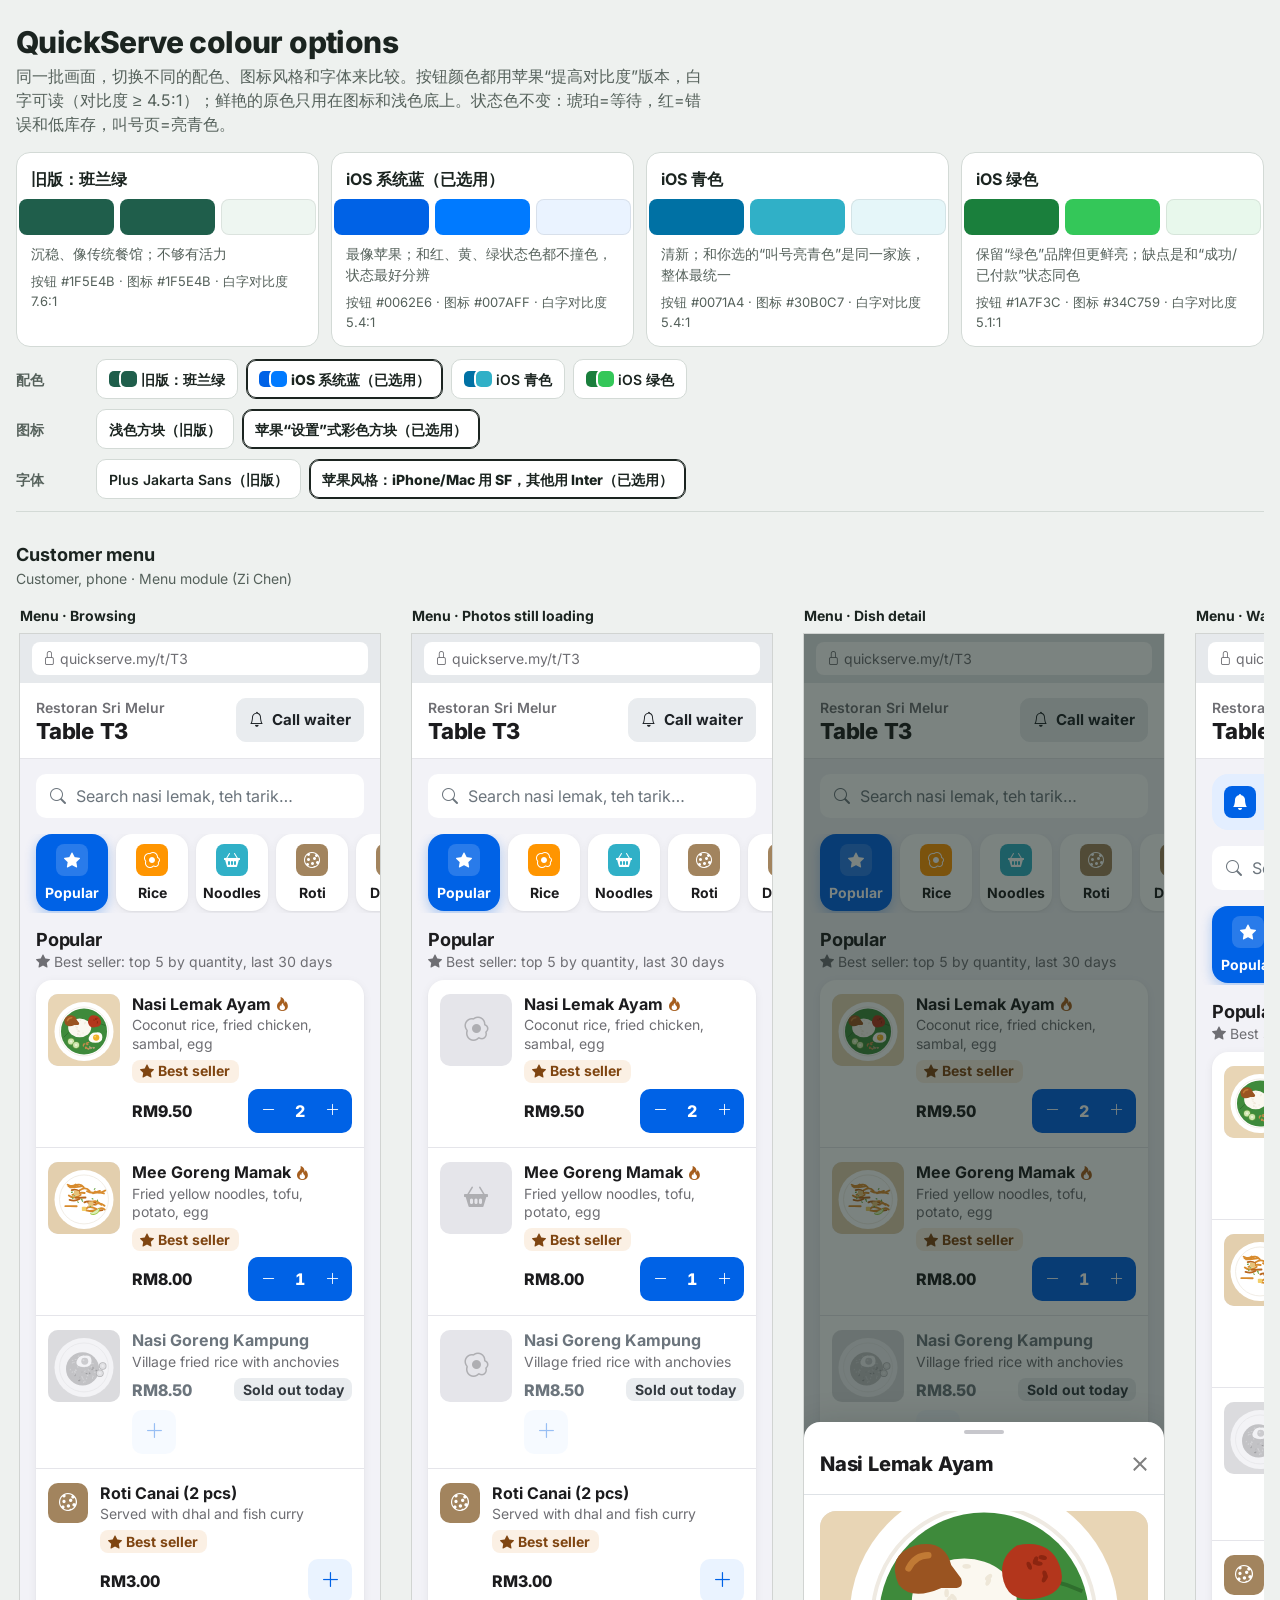
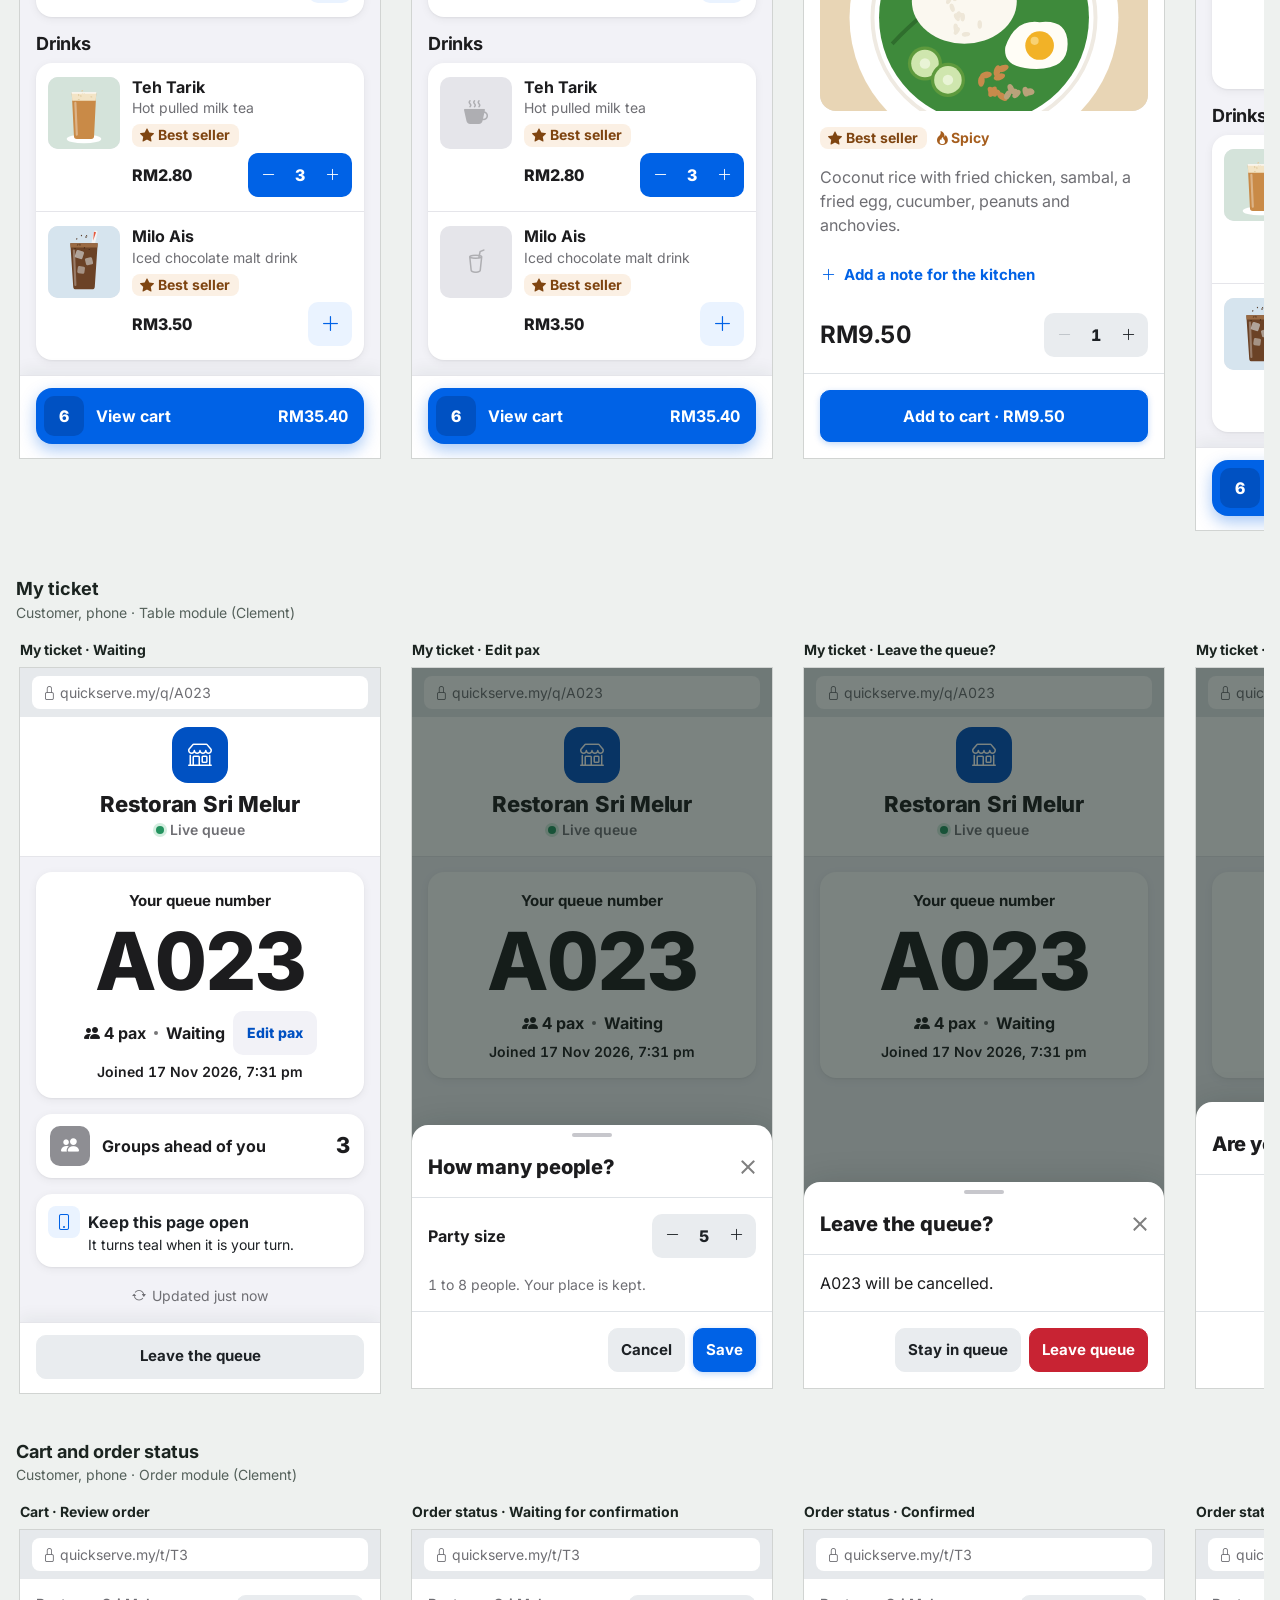
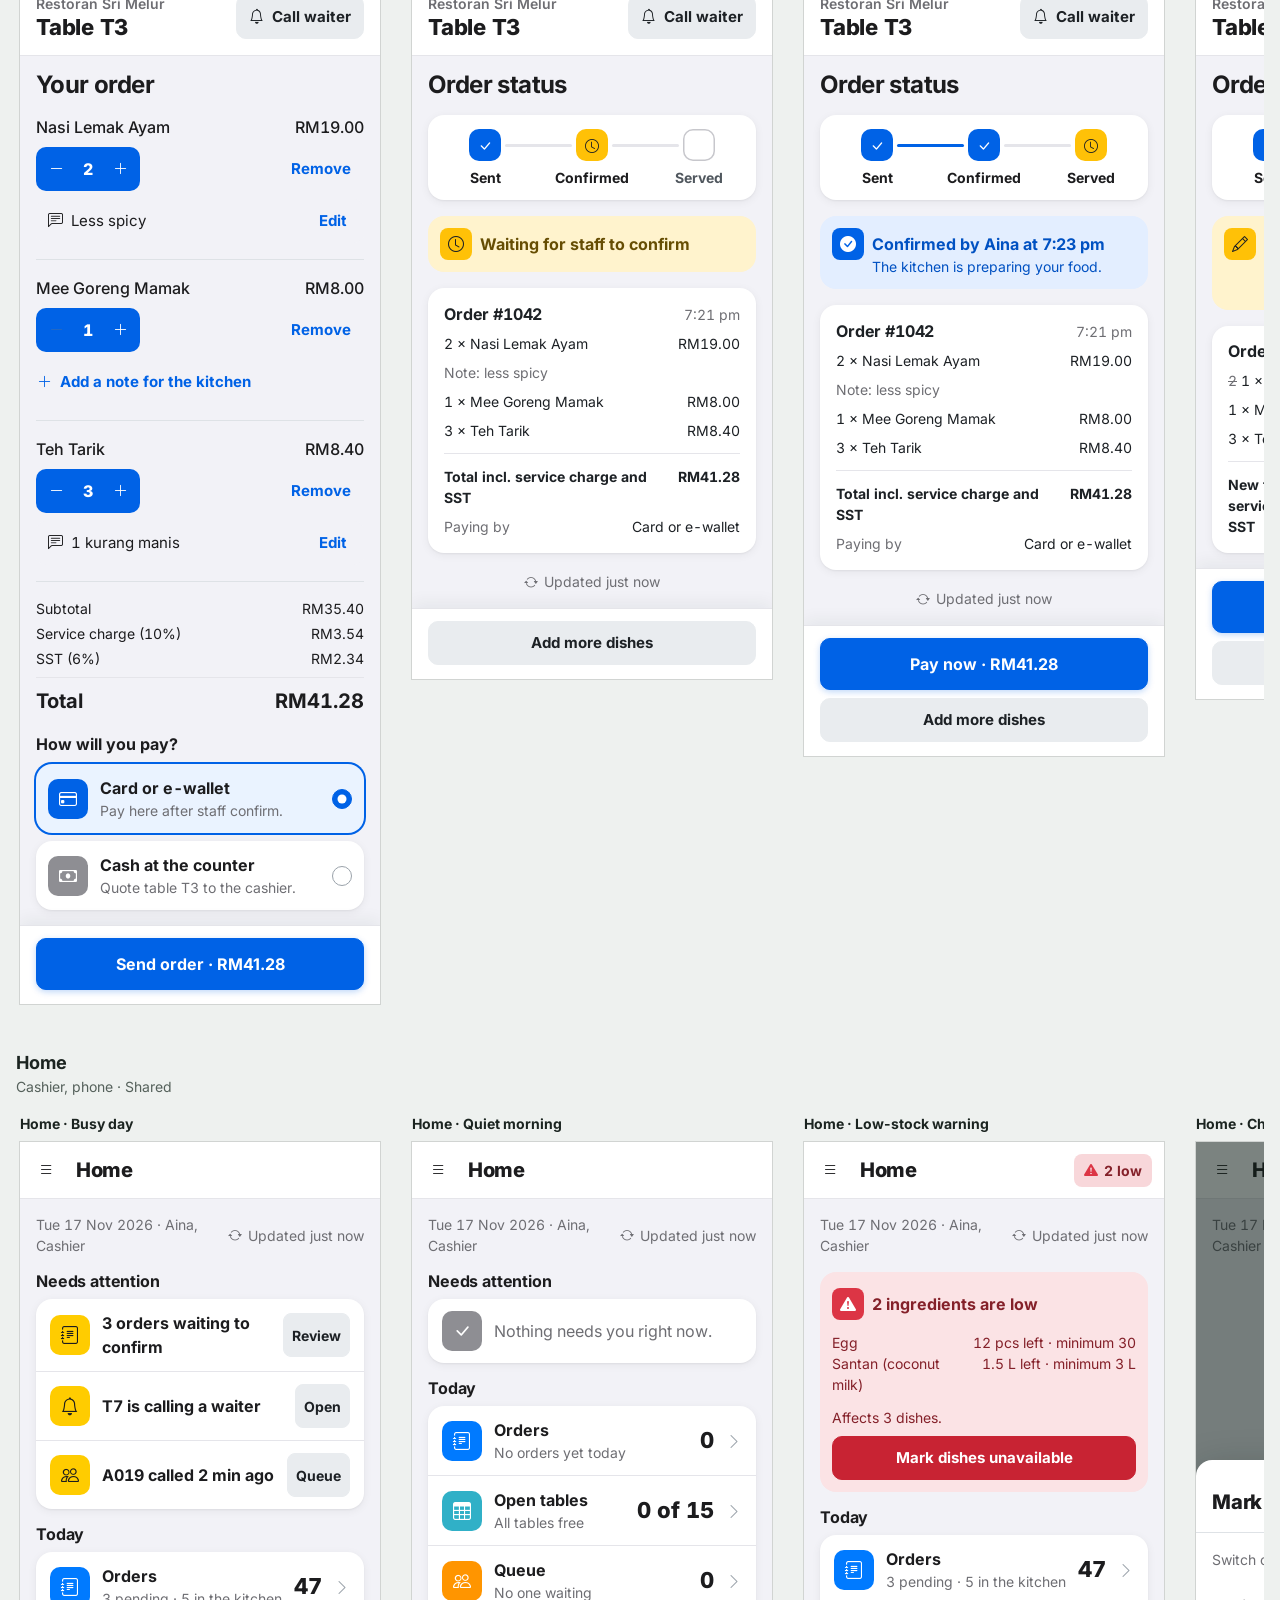
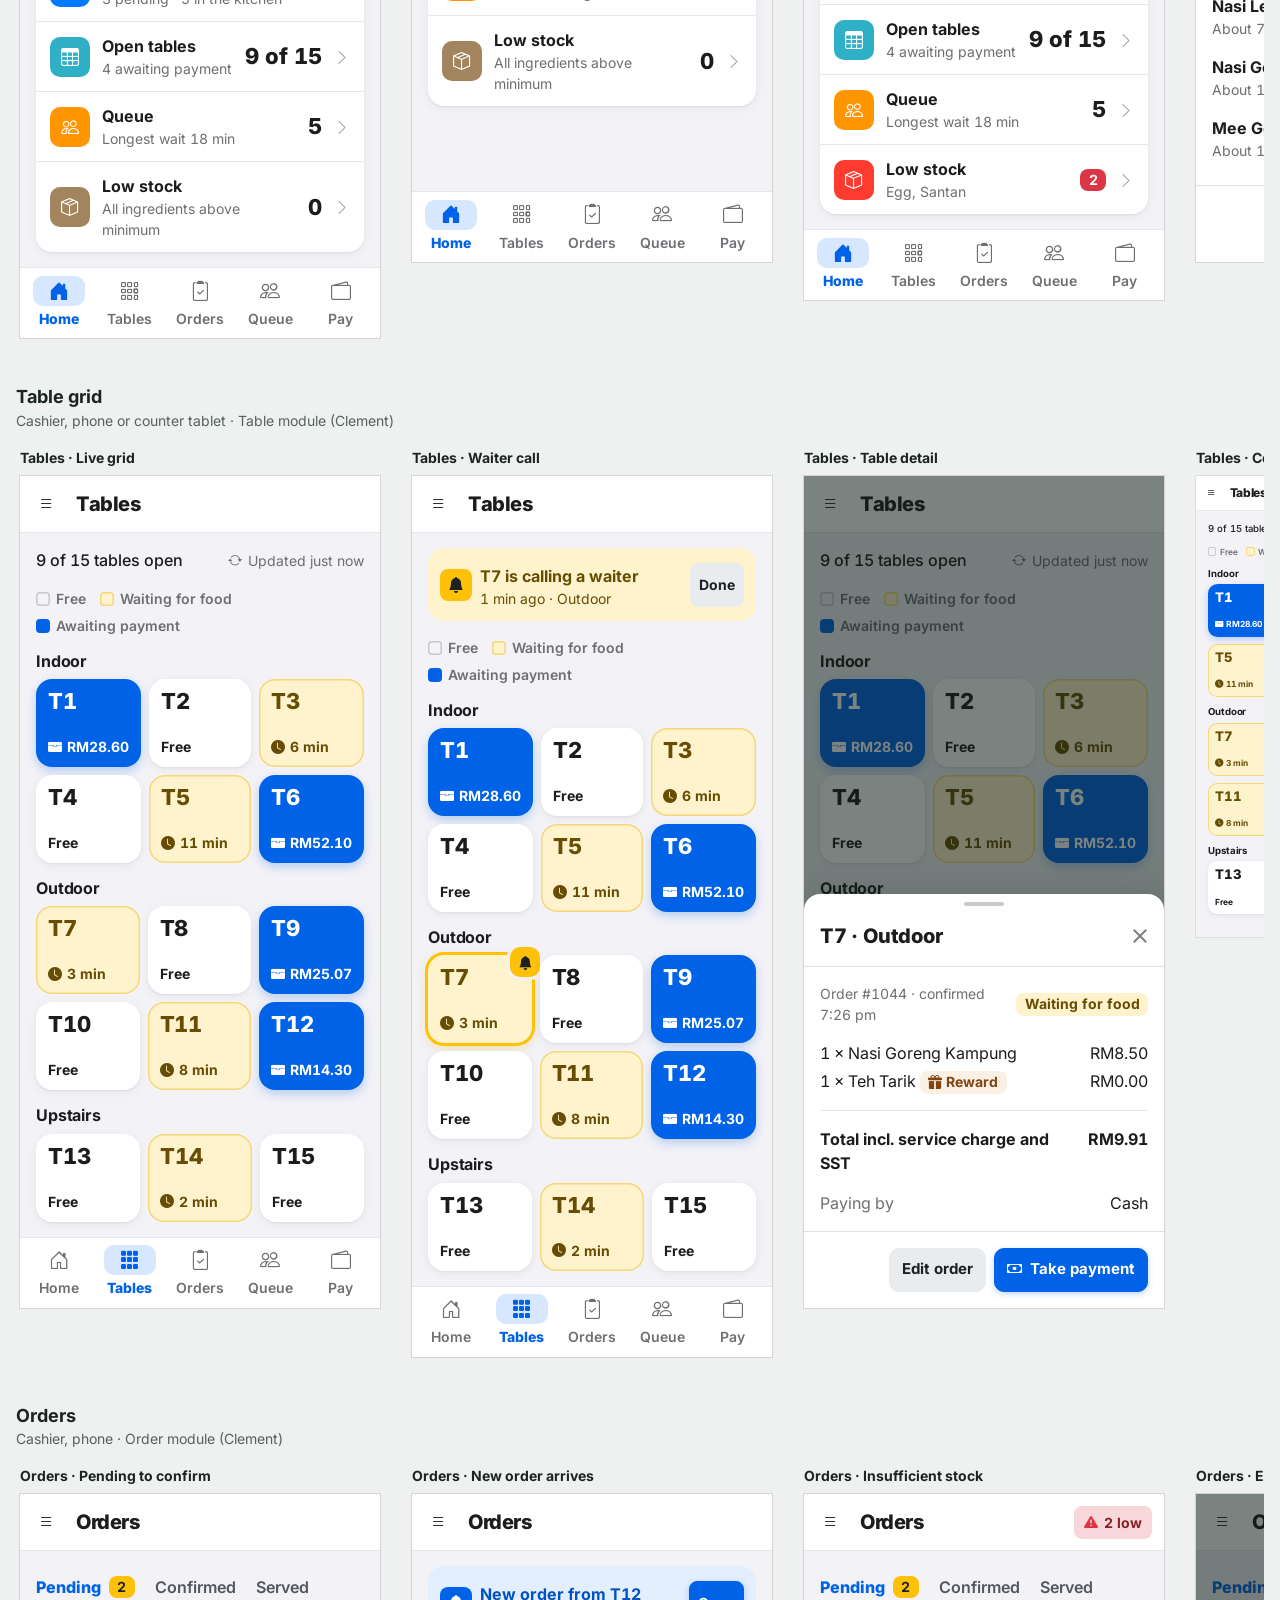
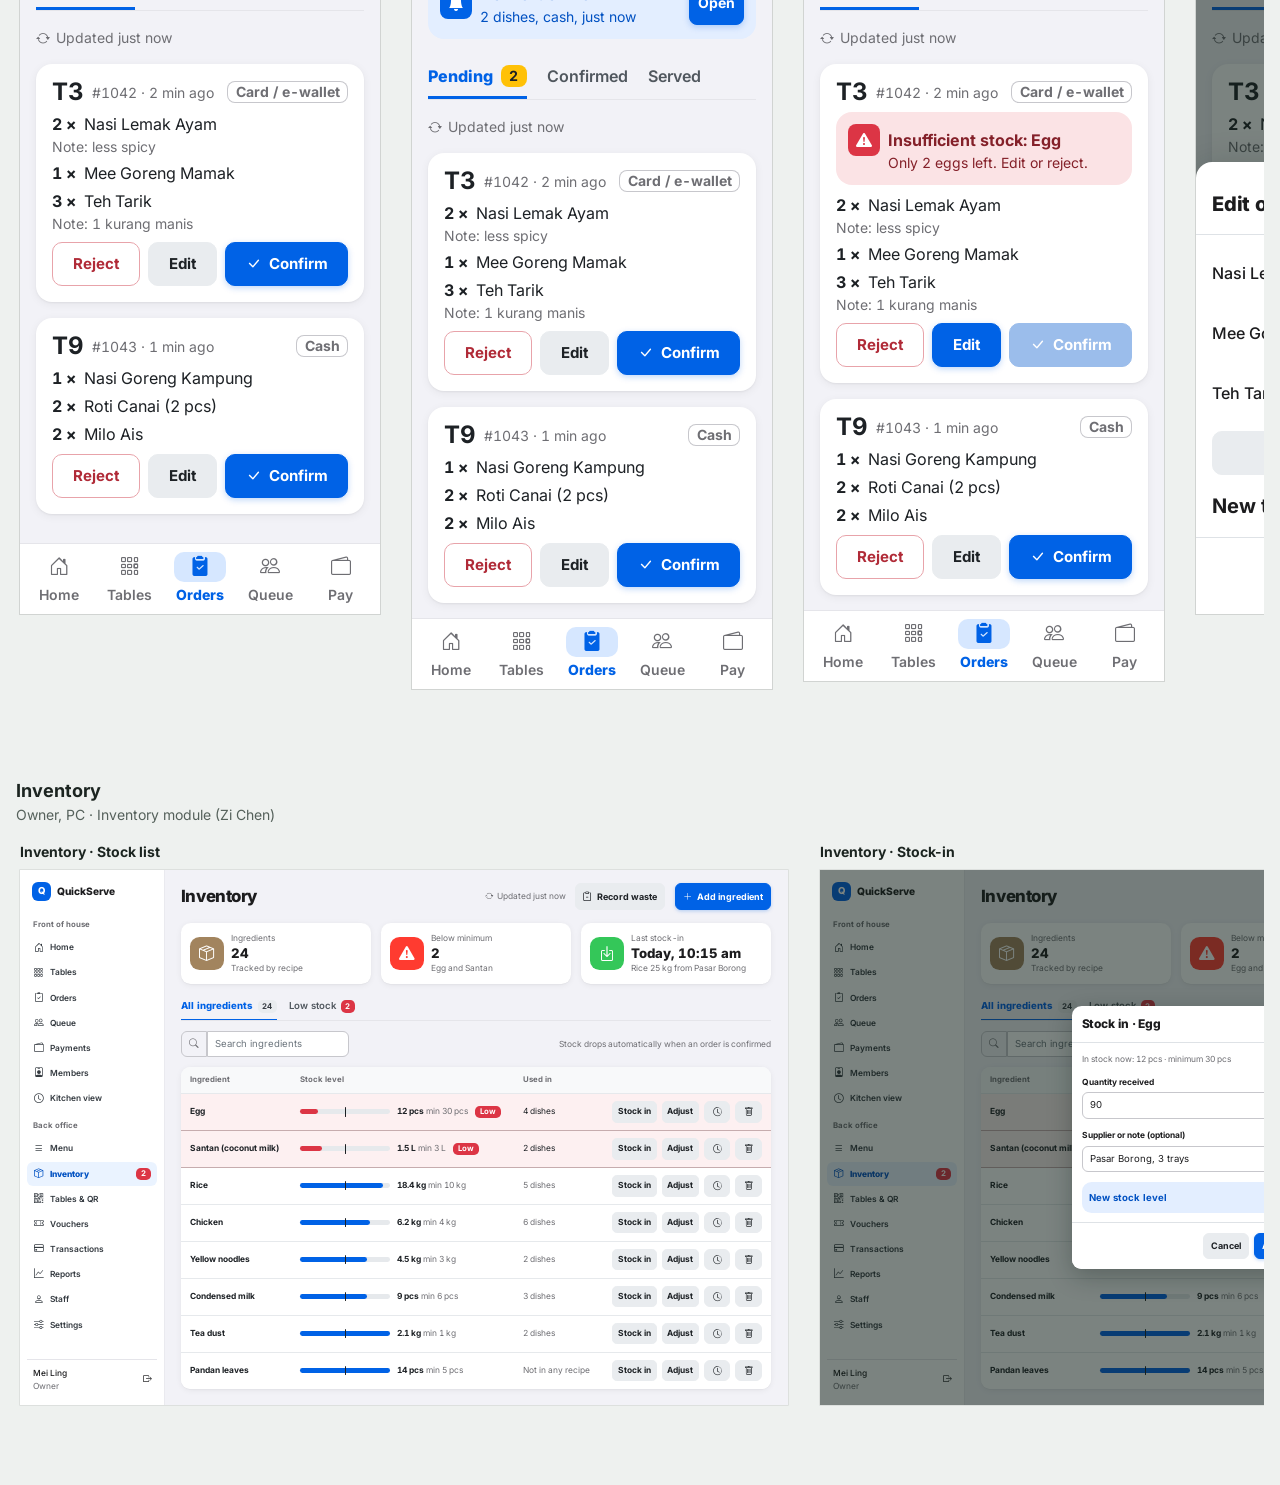
